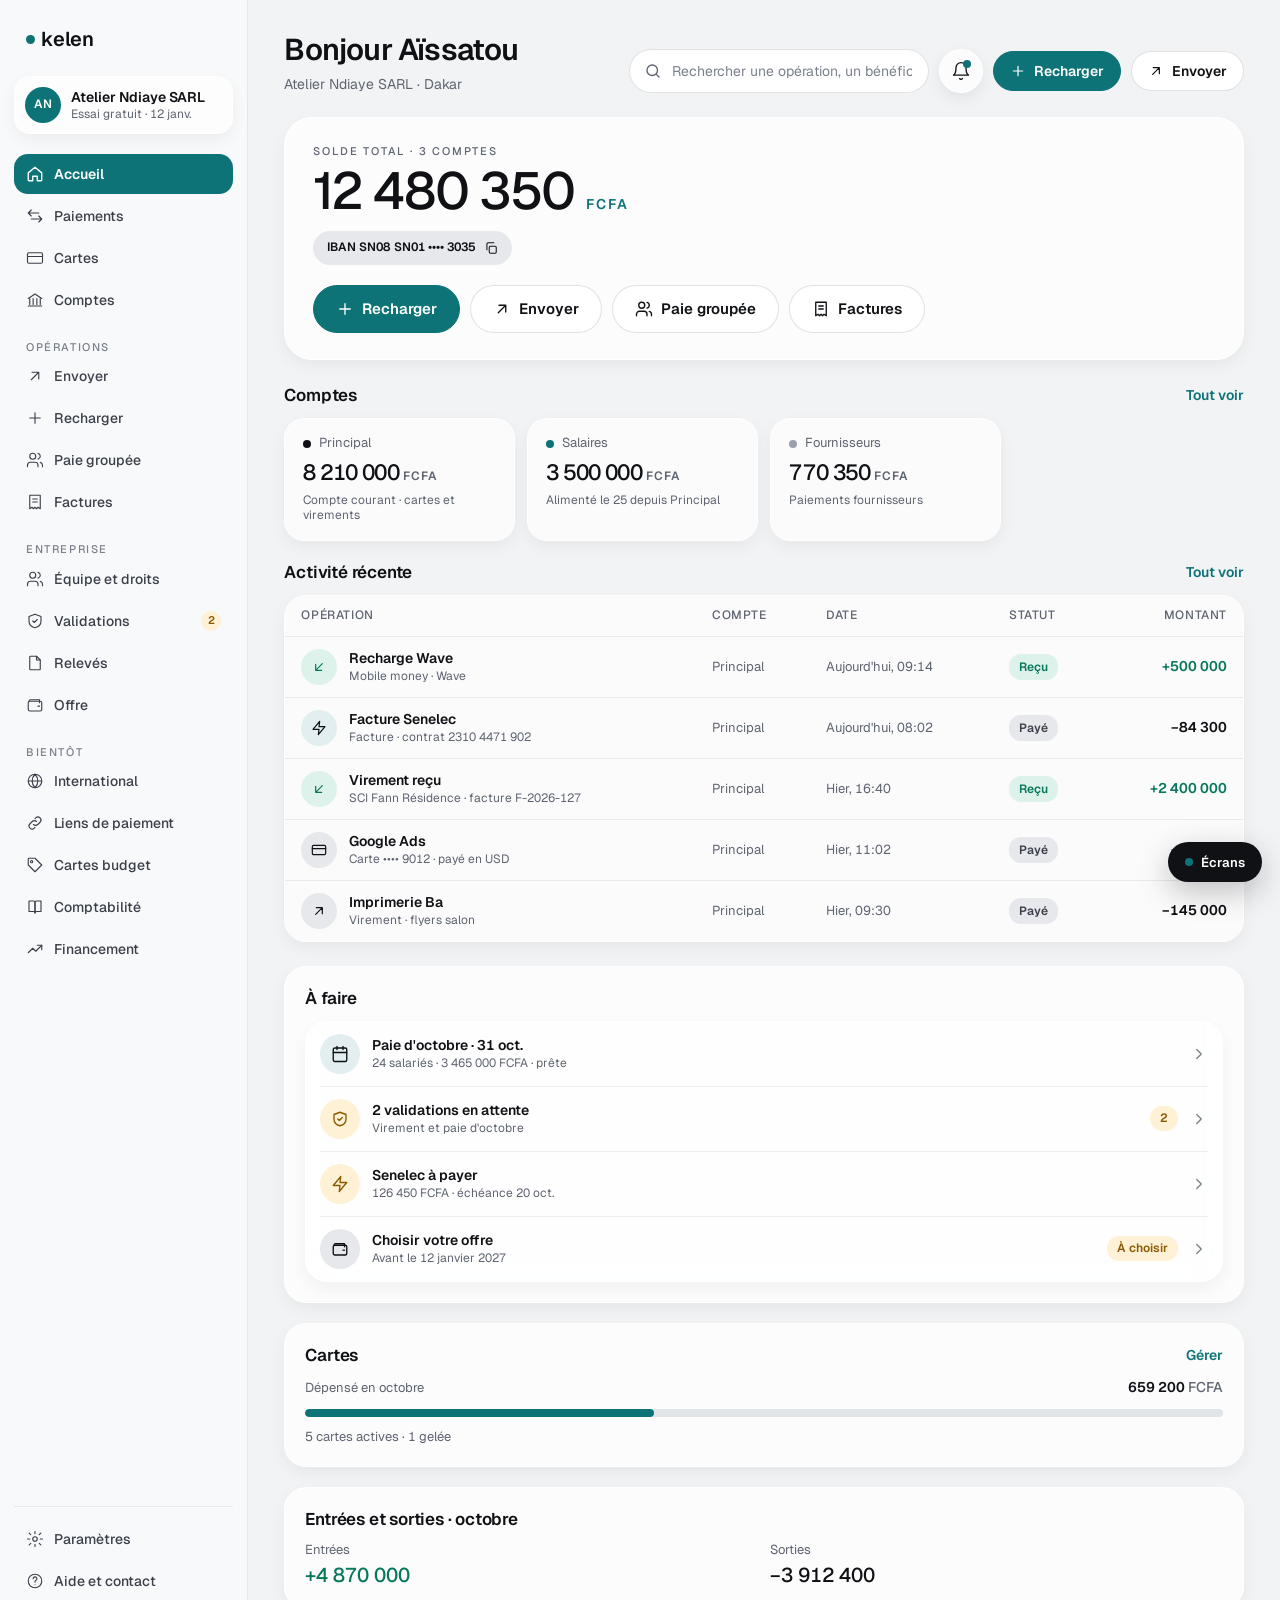
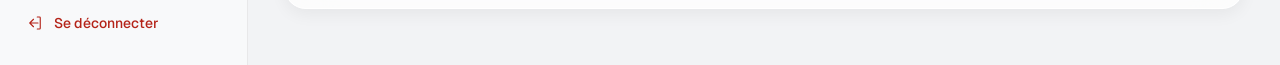
==== design/kelen/prototype/kelen-web/index.html @ e123f0c8 "Add clickable Kelen prototypes for Netlify (mobile and web) Each prototype is one self-contained ind" ====
<!doctype html>
<html lang="fr">
<head>
<meta charset="utf-8">
<meta name="viewport" content="width=device-width, initial-scale=1, viewport-fit=cover">
<title>Kelen — prototype web</title>
<meta name="robots" content="noindex, nofollow"><link rel="icon" href="data:image/svg+xml,%3Csvg xmlns=%22http://www.w3.org/2000/svg%22 viewBox=%220 0 32 32%22%3E%3Crect width=%2232%22 height=%2232%22 rx=%228%22 fill=%22%230D7377%22/%3E%3Ccircle cx=%2216%22 cy=%2216%22 r=%225%22 fill=%22%23FFFFFF%22/%3E%3C/svg%3E">
<link rel="preconnect" href="https://fonts.googleapis.com"><link rel="preconnect" href="https://fonts.gstatic.com" crossorigin><link rel="stylesheet" href="https://fonts.googleapis.com/css2?family=Geist:wght@400;500;600;700&amp;display=swap">
<style>
/* Each screen fills the window like the real web app; a small "Écrans" button opens the list of all screens by flow. */
* { box-sizing: border-box; }
html, body { margin: 0; }
body { background: #F2F3F5; color: #0F1114; font-family: 'Geist', system-ui, -apple-system, 'Segoe UI', sans-serif; -webkit-font-smoothing: antialiased; }
[hidden] { display: none !important; }
a { color: #0F1114; } a:hover { color: #0D7377; }
input::placeholder { color: #7A808C; }
.fab { position: fixed; right: 18px; bottom: calc(18px + env(safe-area-inset-bottom, 0px)); z-index: 50; font: inherit; font-size: 13px; font-weight: 600;
  height: 40px; padding: 0 16px; border-radius: 20px; border: 1px solid rgba(15,17,20,0.12); background: #0F1114; color: #FFFFFF; cursor: pointer;
  display: inline-flex; align-items: center; gap: 8px; box-shadow: 0 10px 30px rgba(15,17,20,0.25); }
.fab i { width: 8px; height: 8px; border-radius: 4px; background: #0D7377; }
.fab:focus-visible, .drawer a:focus-visible, .drawer button:focus-visible { outline: 3px solid #0D7377; outline-offset: 2px; }
.scrim { position: fixed; inset: 0; background: rgba(15,17,20,0.35); z-index: 60; }
.drawer { position: fixed; top: 0; right: 0; bottom: 0; width: min(340px, 100%); z-index: 70; background: #FFFFFF; color: #0F1114;
  box-shadow: -20px 0 40px rgba(15,17,20,0.18); display: flex; flex-direction: column; padding: calc(18px + env(safe-area-inset-top, 0px)) 18px calc(18px + env(safe-area-inset-bottom, 0px)); gap: 14px; }
.drawer header { display: flex; align-items: center; justify-content: space-between; gap: 10px; }
.mark { display: inline-flex; align-items: center; gap: 6px; font-weight: 700; font-size: 18px; letter-spacing: -0.2px; }
.mark i { width: 9px; height: 9px; border-radius: 5px; background: #0D7377; }
.tag { font-size: 11px; font-weight: 500; letter-spacing: 1.6px; text-transform: uppercase; color: #5E6470; }
.close { font: inherit; width: 36px; height: 36px; border-radius: 18px; border: 1px solid rgba(15,17,20,0.12); background: #FFFFFF; cursor: pointer; font-size: 18px; line-height: 1; }
.drawer p { margin: 0; color: #5E6470; font-size: 13px; line-height: 1.5; }
.lists { overflow-y: auto; display: flex; flex-direction: column; gap: 16px; min-height: 0; }
.flow h2 { margin: 0 0 6px; font-size: 11px; font-weight: 500; letter-spacing: 1.6px; text-transform: uppercase; color: #5E6470; }
.flow ol { list-style: none; margin: 0; padding: 0; display: flex; flex-direction: column; gap: 2px; }
.flow a { display: block; padding: 7px 10px; border-radius: 10px; color: #0F1114; text-decoration: none; font-size: 14px; font-weight: 500; }
.flow a:hover { background: #F2F3F5; color: #0F1114; }
.flow a[aria-current="page"] { background: #0D7377; color: #FFFFFF; font-weight: 600; }
.toast { position: fixed; left: 50%; bottom: calc(24px + env(safe-area-inset-bottom, 0px)); transform: translateX(-50%); z-index: 80; max-width: calc(100% - 32px); width: max-content;
  background: #0F1114; color: #FFFFFF; font-size: 14px; font-weight: 500; line-height: 1.35; padding: 12px 16px; border-radius: 14px; box-shadow: 0 10px 24px rgba(15,17,20,0.25); text-align: center; }
</style>
</head>
<body>
<main id="screens">
<section class="screen" id="s-Main" data-title="Accueil" hidden><div style="min-height: 100vh; box-sizing: border-box; background: #F2F3F5; color: #0F1114; font-family: 'Geist', system-ui, sans-serif; font-variant-numeric: tabular-nums; line-height: 1.3; -webkit-font-smoothing: antialiased">
<div style="display: flex; flex-wrap: wrap; min-height: 100vh"><nav aria-label="Menu principal" style="flex: 1 1 248px; box-sizing: border-box; padding: 22px 14px; display: flex; flex-direction: column; gap: 20px; background: rgba(255,255,255,0.45); border-right: 1px solid rgba(15,17,20,0.07)"><a href="#Main" style="padding: 4px 12px; text-decoration: none"><span style="display: inline-flex; align-items: center; gap: 6px; font-weight: 600; letter-spacing: -0.2px; font-size: 20px; color: #0F1114"><span style="width: 9px; height: 9px; border-radius: 10px; background: #0D7377; color: #FFFFFF"></span>kelen</span></a><a href="#Settings" style="display: flex; align-items: center; gap: 10px; padding: 10px; border-radius: 16px; background: rgba(255,255,255,0.72); border: 1px solid #FFFFFF; box-shadow: 0 6px 16px rgba(15,17,20,0.05); text-decoration: none; color: #0F1114"><span style="width: 36px; height: 36px; border-radius: 18px; background: #0D7377; color: #FFFFFF; display: flex; align-items: center; justify-content: center; flex: none; font-size: 12px; font-weight: 600">AN</span><span style="display: flex; flex-direction: column; gap: 1px; min-width: 0"><span style="font-size: 14px; font-weight: 600">Atelier Ndiaye SARL</span><span style="font-size: 12px; color: #5E6470">Essai gratuit · 12 janv.</span></span></a><div style="display: flex; flex-direction: column; gap: 2px"><a href="#Main" aria-current="page" style="display: flex; align-items: center; gap: 10px; height: 40px; padding: 0 12px; border-radius: 14px; background: #0D7377; color: #FFFFFF; text-decoration: none; font-size: 14px; font-weight: 600"><svg width="18" height="18" viewBox="0 0 24 24" fill="none" stroke="currentColor" stroke-width="1.8" stroke-linecap="round" stroke-linejoin="round" aria-hidden="true"><path d="M3 10.5 12 3l9 7.5V20a1 1 0 0 1-1 1h-5v-6H9v6H4a1 1 0 0 1-1-1z"/></svg>Accueil</a><a href="#Payments" style="display: flex; align-items: center; gap: 10px; height: 40px; padding: 0 12px; border-radius: 14px; color: #3A3F49; text-decoration: none; font-size: 14px; font-weight: 500"><svg width="18" height="18" viewBox="0 0 24 24" fill="none" stroke="currentColor" stroke-width="1.5" stroke-linecap="round" stroke-linejoin="round" aria-hidden="true"><path d="M7 4 3 8l4 4M3 8h14M17 20l4-4-4-4M21 16H7"/></svg>Paiements</a><a href="#Cards" style="display: flex; align-items: center; gap: 10px; height: 40px; padding: 0 12px; border-radius: 14px; color: #3A3F49; text-decoration: none; font-size: 14px; font-weight: 500"><svg width="18" height="18" viewBox="0 0 24 24" fill="none" stroke="currentColor" stroke-width="1.5" stroke-linecap="round" stroke-linejoin="round" aria-hidden="true"><rect x="2" y="5" width="20" height="14" rx="2"/><path d="M2 10h20"/></svg>Cartes</a><a href="#Accounts" style="display: flex; align-items: center; gap: 10px; height: 40px; padding: 0 12px; border-radius: 14px; color: #3A3F49; text-decoration: none; font-size: 14px; font-weight: 500"><svg width="18" height="18" viewBox="0 0 24 24" fill="none" stroke="currentColor" stroke-width="1.5" stroke-linecap="round" stroke-linejoin="round" aria-hidden="true"><path d="M3 10 12 4l9 6"/><path d="M5 10v8M9.5 10v8M14.5 10v8M19 10v8M3 20h18"/></svg>Comptes</a></div><div style="display: flex; flex-direction: column; gap: 2px"><span style="padding: 0 12px; font-size: 11px; font-weight: 500; letter-spacing: 1.6px; text-transform: uppercase; color: #7A808C">Opérations</span><a href="#Send" style="display: flex; align-items: center; gap: 10px; height: 40px; padding: 0 12px; border-radius: 14px; color: #3A3F49; text-decoration: none; font-size: 14px; font-weight: 500"><svg width="18" height="18" viewBox="0 0 24 24" fill="none" stroke="currentColor" stroke-width="1.5" stroke-linecap="round" stroke-linejoin="round" aria-hidden="true"><path d="M7 17 17 7M8 7h9v9"/></svg>Envoyer</a><a href="#TopUp" style="display: flex; align-items: center; gap: 10px; height: 40px; padding: 0 12px; border-radius: 14px; color: #3A3F49; text-decoration: none; font-size: 14px; font-weight: 500"><svg width="18" height="18" viewBox="0 0 24 24" fill="none" stroke="currentColor" stroke-width="1.5" stroke-linecap="round" stroke-linejoin="round" aria-hidden="true"><path d="M12 5v14M5 12h14"/></svg>Recharger</a><a href="#Bulk" style="display: flex; align-items: center; gap: 10px; height: 40px; padding: 0 12px; border-radius: 14px; color: #3A3F49; text-decoration: none; font-size: 14px; font-weight: 500"><svg width="18" height="18" viewBox="0 0 24 24" fill="none" stroke="currentColor" stroke-width="1.5" stroke-linecap="round" stroke-linejoin="round" aria-hidden="true"><path d="M16 21v-2a4 4 0 0 0-4-4H6a4 4 0 0 0-4 4v2"/><circle cx="9" cy="7" r="4"/><path d="M22 21v-2a4 4 0 0 0-3-3.87M16 3.13a4 4 0 0 1 0 7.75"/></svg>Paie groupée</a><a href="#Bills" style="display: flex; align-items: center; gap: 10px; height: 40px; padding: 0 12px; border-radius: 14px; color: #3A3F49; text-decoration: none; font-size: 14px; font-weight: 500"><svg width="18" height="18" viewBox="0 0 24 24" fill="none" stroke="currentColor" stroke-width="1.5" stroke-linecap="round" stroke-linejoin="round" aria-hidden="true"><path d="M5 3h14v18l-3-2-2 2-2-2-2 2-2-2-3 2z"/><path d="M9 8h6M9 12h6"/></svg>Factures</a></div><div style="display: flex; flex-direction: column; gap: 2px"><span style="padding: 0 12px; font-size: 11px; font-weight: 500; letter-spacing: 1.6px; text-transform: uppercase; color: #7A808C">Entreprise</span><a href="#Team" style="display: flex; align-items: center; gap: 10px; height: 40px; padding: 0 12px; border-radius: 14px; color: #3A3F49; text-decoration: none; font-size: 14px; font-weight: 500"><svg width="18" height="18" viewBox="0 0 24 24" fill="none" stroke="currentColor" stroke-width="1.5" stroke-linecap="round" stroke-linejoin="round" aria-hidden="true"><path d="M16 21v-2a4 4 0 0 0-4-4H6a4 4 0 0 0-4 4v2"/><circle cx="9" cy="7" r="4"/><path d="M22 21v-2a4 4 0 0 0-3-3.87M16 3.13a4 4 0 0 1 0 7.75"/></svg>Équipe et droits</a><a href="#Approvals" style="display: flex; align-items: center; gap: 10px; height: 40px; padding: 0 12px; border-radius: 14px; color: #3A3F49; text-decoration: none; font-size: 14px; font-weight: 500"><svg width="18" height="18" viewBox="0 0 24 24" fill="none" stroke="currentColor" stroke-width="1.5" stroke-linecap="round" stroke-linejoin="round" aria-hidden="true"><path d="M12 3 4 6v6c0 5 3.5 8 8 9 4.5-1 8-4 8-9V6z"/><path d="m9 12 2 2 4-4"/></svg>Validations<span style="margin-left: auto; min-width: 20px; height: 20px; padding: 0 6px; box-sizing: border-box; border-radius: 10px; background: #FFF1D6; color: #8A5A00; font-size: 11px; font-weight: 600; display: inline-flex; align-items: center; justify-content: center">2</span></a><a href="#Statements" style="display: flex; align-items: center; gap: 10px; height: 40px; padding: 0 12px; border-radius: 14px; color: #3A3F49; text-decoration: none; font-size: 14px; font-weight: 500"><svg width="18" height="18" viewBox="0 0 24 24" fill="none" stroke="currentColor" stroke-width="1.5" stroke-linecap="round" stroke-linejoin="round" aria-hidden="true"><path d="M14 3H6a1 1 0 0 0-1 1v16a1 1 0 0 0 1 1h12a1 1 0 0 0 1-1V8z"/><path d="M14 3v5h5"/></svg>Relevés</a><a href="#Plan" style="display: flex; align-items: center; gap: 10px; height: 40px; padding: 0 12px; border-radius: 14px; color: #3A3F49; text-decoration: none; font-size: 14px; font-weight: 500"><svg width="18" height="18" viewBox="0 0 24 24" fill="none" stroke="currentColor" stroke-width="1.5" stroke-linecap="round" stroke-linejoin="round" aria-hidden="true"><path d="M4 7a2 2 0 0 1 2-2h12v4"/><rect x="3" y="7" width="18" height="13" rx="2"/><path d="M16 13.5h2"/></svg>Offre</a></div><div style="display: flex; flex-direction: column; gap: 2px"><span style="padding: 0 12px; font-size: 11px; font-weight: 500; letter-spacing: 1.6px; text-transform: uppercase; color: #7A808C">Bientôt</span><a href="#Intl" style="display: flex; align-items: center; gap: 10px; height: 40px; padding: 0 12px; border-radius: 14px; color: #3A3F49; text-decoration: none; font-size: 14px; font-weight: 500"><svg width="18" height="18" viewBox="0 0 24 24" fill="none" stroke="currentColor" stroke-width="1.5" stroke-linecap="round" stroke-linejoin="round" aria-hidden="true"><circle cx="12" cy="12" r="9"/><path d="M3 12h18M12 3c2.5 2.5 3.8 5.5 3.8 9s-1.3 6.5-3.8 9c-2.5-2.5-3.8-5.5-3.8-9S9.5 5.5 12 3z"/></svg>International</a><a href="#PayLinks" style="display: flex; align-items: center; gap: 10px; height: 40px; padding: 0 12px; border-radius: 14px; color: #3A3F49; text-decoration: none; font-size: 14px; font-weight: 500"><svg width="18" height="18" viewBox="0 0 24 24" fill="none" stroke="currentColor" stroke-width="1.5" stroke-linecap="round" stroke-linejoin="round" aria-hidden="true"><path d="M10 14a4 4 0 0 0 5.7 0l3-3a4 4 0 0 0-5.7-5.7l-1 1"/><path d="M14 10a4 4 0 0 0-5.7 0l-3 3a4 4 0 0 0 5.7 5.7l1-1"/></svg>Liens de paiement</a><a href="#BudgetCards" style="display: flex; align-items: center; gap: 10px; height: 40px; padding: 0 12px; border-radius: 14px; color: #3A3F49; text-decoration: none; font-size: 14px; font-weight: 500"><svg width="18" height="18" viewBox="0 0 24 24" fill="none" stroke="currentColor" stroke-width="1.5" stroke-linecap="round" stroke-linejoin="round" aria-hidden="true"><path d="M3 12V4a1 1 0 0 1 1-1h8l9 9-9 9z"/><circle cx="7.5" cy="7.5" r="1.5"/></svg>Cartes budget</a><a href="#Accounting" style="display: flex; align-items: center; gap: 10px; height: 40px; padding: 0 12px; border-radius: 14px; color: #3A3F49; text-decoration: none; font-size: 14px; font-weight: 500"><svg width="18" height="18" viewBox="0 0 24 24" fill="none" stroke="currentColor" stroke-width="1.5" stroke-linecap="round" stroke-linejoin="round" aria-hidden="true"><path d="M4 4h6a2 2 0 0 1 2 2v14a2 2 0 0 0-2-2H4z"/><path d="M20 4h-6a2 2 0 0 0-2 2v14a2 2 0 0 1 2-2h6z"/></svg>Comptabilité</a><a href="#Financing" style="display: flex; align-items: center; gap: 10px; height: 40px; padding: 0 12px; border-radius: 14px; color: #3A3F49; text-decoration: none; font-size: 14px; font-weight: 500"><svg width="18" height="18" viewBox="0 0 24 24" fill="none" stroke="currentColor" stroke-width="1.5" stroke-linecap="round" stroke-linejoin="round" aria-hidden="true"><path d="M3 17l6-6 4 4 8-8"/><path d="M15 7h6v6"/></svg>Financement</a></div><div style="display: flex; flex-direction: column; gap: 2px; margin-top: auto; padding-top: 12px; border-top: 1px solid rgba(15,17,20,0.07)"><a href="#Settings" style="display: flex; align-items: center; gap: 10px; height: 40px; padding: 0 12px; border-radius: 14px; color: #3A3F49; text-decoration: none; font-size: 14px; font-weight: 500"><svg width="18" height="18" viewBox="0 0 24 24" fill="none" stroke="currentColor" stroke-width="1.5" stroke-linecap="round" stroke-linejoin="round" aria-hidden="true"><circle cx="12" cy="12" r="3"/><path d="M12 2v3M12 19v3M4.2 4.2l2.1 2.1M17.7 17.7l2.1 2.1M2 12h3M19 12h3M4.2 19.8l2.1-2.1M17.7 6.3l2.1-2.1"/></svg>Paramètres</a><button style="all: unset; cursor: pointer; display: flex; align-items: center; gap: 10px; height: 40px; padding: 0 12px; border-radius: 14px; color: #3A3F49; font-size: 14px; font-weight: 500"><svg width="18" height="18" viewBox="0 0 24 24" fill="none" stroke="currentColor" stroke-width="1.5" stroke-linecap="round" stroke-linejoin="round" aria-hidden="true"><circle cx="12" cy="12" r="9"/><path d="M9.5 9a2.5 2.5 0 1 1 3.5 2.3c-.6.3-1 .9-1 1.6v.6M12 17h.01"/></svg>Aide et contact</button><a href="#Welcome" style="display: flex; align-items: center; gap: 10px; height: 40px; padding: 0 12px; border-radius: 14px; color: #B42318; text-decoration: none; font-size: 14px; font-weight: 500"><svg width="18" height="18" viewBox="0 0 24 24" fill="none" stroke="currentColor" stroke-width="1.5" stroke-linecap="round" stroke-linejoin="round" aria-hidden="true"><path d="M15 4h3a1 1 0 0 1 1 1v14a1 1 0 0 1-1 1h-3"/><path d="M10 17l-5-5 5-5M5 12h11"/></svg>Se déconnecter</a></div></nav><main style="flex: 999 1 560px; min-width: 0; box-sizing: border-box; padding: 30px 36px 56px"><div style="max-width: 1180px; margin: 0 auto; display: flex; flex-direction: column; gap: 24px"><div style="display: flex; flex-wrap: wrap; align-items: flex-end; justify-content: space-between; gap: 16px"><div style="display: flex; flex-direction: column; gap: 6px; min-width: 0"><h1 style="margin: 0; font-size: 30px; font-weight: 600; letter-spacing: -0.8px">Bonjour Aïssatou</h1><p style="margin: 0; font-size: 14px; color: #5E6470">Atelier Ndiaye SARL · Dakar</p></div><div style="display: flex; flex-wrap: wrap; align-items: center; gap: 10px"><label style="display: flex; align-items: center; gap: 8px; height: 44px; box-sizing: border-box; padding: 0 14px; border-radius: 22px; background: #FFFFFF; border: 1px solid rgba(15,17,20,0.12); flex: 0 1 auto; width: 300px; max-width: 100%; color: #5E6470"><svg width="18" height="18" viewBox="0 0 24 24" fill="none" stroke="currentColor" stroke-width="1.8" stroke-linecap="round" stroke-linejoin="round" aria-hidden="true"><circle cx="11" cy="11" r="7"/><path d="m20 20-3.5-3.5"/></svg><input aria-label="Rechercher une opération, un bénéficiaire" placeholder="Rechercher une opération, un bénéficiaire" style="flex: 1 1 auto; min-width: 0; border: 0; outline: none; background: transparent; font: inherit; font-size: 14px; color: #0F1114"></label><a href="#Notifications" aria-label="Notifications" style="width: 44px; height: 44px; border-radius: 22px; background: rgba(255,255,255,0.72); -webkit-backdrop-filter: blur(20px); backdrop-filter: blur(20px); border: 1px solid #FFFFFF; box-shadow: 0 6px 16px rgba(15,17,20,0.07); display: flex; align-items: center; justify-content: center; color: #0F1114; text-decoration: none; box-sizing: border-box; flex: none; position: relative"><svg width="20" height="20" viewBox="0 0 24 24" fill="none" stroke="currentColor" stroke-width="1.6" stroke-linecap="round" stroke-linejoin="round" aria-hidden="true"><path d="M6 8a6 6 0 1 1 12 0c0 7 3 9 3 9H3s3-2 3-9"/><path d="M10.3 21a1.94 1.94 0 0 0 3.4 0"/></svg><span style="position: absolute; top: 10px; right: 11px; width: 8px; height: 8px; border-radius: 4px; background: #0D7377; color: #FFFFFF"></span></a><a href="#TopUp" style="box-sizing: border-box; height: 40px; padding: 0 16px; border-radius: 20px; background: #0D7377; border: 1px solid #0D7377; color: #FFFFFF; display: inline-flex; align-items: center; justify-content: center; gap: 8px; font-size: 14px; font-weight: 600; text-decoration: none; white-space: nowrap; flex: none"><svg width="16" height="16" viewBox="0 0 24 24" fill="none" stroke="currentColor" stroke-width="1.8" stroke-linecap="round" stroke-linejoin="round" aria-hidden="true"><path d="M12 5v14M5 12h14"/></svg>Recharger</a><a href="#Send" style="box-sizing: border-box; height: 40px; padding: 0 16px; border-radius: 20px; background: #FFFFFF; border: 1px solid rgba(15,17,20,0.12); color: #0F1114; display: inline-flex; align-items: center; justify-content: center; gap: 8px; font-size: 14px; font-weight: 600; text-decoration: none; white-space: nowrap; flex: none"><svg width="16" height="16" viewBox="0 0 24 24" fill="none" stroke="currentColor" stroke-width="1.8" stroke-linecap="round" stroke-linejoin="round" aria-hidden="true"><path d="M7 17 17 7M8 7h9v9"/></svg>Envoyer</a></div></div><div style="box-sizing: border-box; border-radius: 28px; padding: 26px 28px; background: rgba(255,255,255,0.72); -webkit-backdrop-filter: blur(24px); backdrop-filter: blur(24px); border: 1px solid #FFFFFF; box-shadow: 0 6px 16px rgba(15,17,20,0.05); display: flex; flex-direction: column; gap: 10px; min-width: 0; "><div style="display: flex; flex-wrap: wrap; align-items: flex-end; justify-content: space-between; gap: 20px"><div style="display: flex; flex-direction: column; gap: 6px"><span style="font-size: 11px; font-weight: 500; letter-spacing: 1.8px; text-transform: uppercase; color: #5E6470">Solde total · 3 comptes</span><span style="display: flex; align-items: baseline; gap: 12px"><span style="font-size: 52px; font-weight: 500; letter-spacing: -2px; line-height: 1.05; font-variant-numeric: proportional-nums">12 480 350</span><span style="font-size: 14px; font-weight: 600; letter-spacing: 2px; color: #0D7377">FCFA</span></span><a href="#AccountDetails" style="align-self: flex-start; margin-top: 6px; height: 34px; padding: 0 14px; border-radius: 17px; background: #E6E8EC; color: #0F1114; font-size: 12px; font-weight: 600; display: inline-flex; align-items: center; gap: 8px; text-decoration: none">IBAN SN08 SN01 •••• 3035 <svg width="14" height="14" viewBox="0 0 24 24" fill="none" stroke="currentColor" stroke-width="1.8" stroke-linecap="round" stroke-linejoin="round" aria-hidden="true"><rect x="9" y="9" width="12" height="12" rx="2"/><path d="M5 15V5a2 2 0 0 1 2-2h10"/></svg></a></div><div style="display: flex; flex-wrap: wrap; gap: 10px"><a href="#TopUp" style="box-sizing: border-box; height: 48px; padding: 0 22px; border-radius: 24px; background: #0D7377; border: 1px solid #0D7377; color: #FFFFFF; display: inline-flex; align-items: center; justify-content: center; gap: 8px; font-size: 15px; font-weight: 600; text-decoration: none; white-space: nowrap; flex: none"><svg width="18" height="18" viewBox="0 0 24 24" fill="none" stroke="currentColor" stroke-width="1.8" stroke-linecap="round" stroke-linejoin="round" aria-hidden="true"><path d="M12 5v14M5 12h14"/></svg>Recharger</a><a href="#Send" style="box-sizing: border-box; height: 48px; padding: 0 22px; border-radius: 24px; background: #FFFFFF; border: 1px solid rgba(15,17,20,0.12); color: #0F1114; display: inline-flex; align-items: center; justify-content: center; gap: 8px; font-size: 15px; font-weight: 600; text-decoration: none; white-space: nowrap; flex: none"><svg width="18" height="18" viewBox="0 0 24 24" fill="none" stroke="currentColor" stroke-width="1.8" stroke-linecap="round" stroke-linejoin="round" aria-hidden="true"><path d="M7 17 17 7M8 7h9v9"/></svg>Envoyer</a><a href="#Bulk" style="box-sizing: border-box; height: 48px; padding: 0 22px; border-radius: 24px; background: #FFFFFF; border: 1px solid rgba(15,17,20,0.12); color: #0F1114; display: inline-flex; align-items: center; justify-content: center; gap: 8px; font-size: 15px; font-weight: 600; text-decoration: none; white-space: nowrap; flex: none"><svg width="18" height="18" viewBox="0 0 24 24" fill="none" stroke="currentColor" stroke-width="1.8" stroke-linecap="round" stroke-linejoin="round" aria-hidden="true"><path d="M16 21v-2a4 4 0 0 0-4-4H6a4 4 0 0 0-4 4v2"/><circle cx="9" cy="7" r="4"/><path d="M22 21v-2a4 4 0 0 0-3-3.87M16 3.13a4 4 0 0 1 0 7.75"/></svg>Paie groupée</a><a href="#Bills" style="box-sizing: border-box; height: 48px; padding: 0 22px; border-radius: 24px; background: #FFFFFF; border: 1px solid rgba(15,17,20,0.12); color: #0F1114; display: inline-flex; align-items: center; justify-content: center; gap: 8px; font-size: 15px; font-weight: 600; text-decoration: none; white-space: nowrap; flex: none"><svg width="18" height="18" viewBox="0 0 24 24" fill="none" stroke="currentColor" stroke-width="1.8" stroke-linecap="round" stroke-linejoin="round" aria-hidden="true"><path d="M5 3h14v18l-3-2-2 2-2-2-2 2-2-2-3 2z"/><path d="M9 8h6M9 12h6"/></svg>Factures</a></div></div></div><div style="display: flex; flex-wrap: wrap; gap: 24px; align-items: flex-start"><div style="flex: 2 1 620px; min-width: 0; display: flex; flex-direction: column; gap: 20px"><div style="display: flex; flex-direction: column; gap: 12px; min-width: 0"><div style="display: flex; align-items: center; justify-content: space-between; gap: 12px"><h2 style="margin: 0; font-size: 17px; font-weight: 600; letter-spacing: -0.2px">Comptes</h2><a href="#Accounts" style="font-size: 14px; font-weight: 600; color: #0D7377; text-decoration: none">Tout voir</a></div><div style="display: grid; grid-template-columns: repeat(auto-fill, minmax(200px, 1fr)); gap: 12px"><a href="#AccountDetails" style="box-sizing: border-box; border-radius: 20px; padding: 16px 18px; background: rgba(255,255,255,0.72); border: 1px solid #FFFFFF; box-shadow: 0 6px 16px rgba(15,17,20,0.05); display: flex; flex-direction: column; gap: 6px; text-decoration: none; color: #0F1114; min-width: 0"><span style="display: flex; align-items: center; gap: 8px; font-size: 13px; color: #5E6470"><span style="width: 8px; height: 8px; border-radius: 4px; background: #0F1114"></span>Principal</span><span style="font-size: 22px; font-weight: 500; letter-spacing: -0.6px">8 210 000 <span style="font-size: 12px; font-weight: 600; color: #5E6470; letter-spacing: 1px">FCFA</span></span><span style="font-size: 12px; color: #5E6470">Compte courant · cartes et virements</span></a><a href="#Accounts" style="box-sizing: border-box; border-radius: 20px; padding: 16px 18px; background: rgba(255,255,255,0.72); border: 1px solid #FFFFFF; box-shadow: 0 6px 16px rgba(15,17,20,0.05); display: flex; flex-direction: column; gap: 6px; text-decoration: none; color: #0F1114; min-width: 0"><span style="display: flex; align-items: center; gap: 8px; font-size: 13px; color: #5E6470"><span style="width: 8px; height: 8px; border-radius: 4px; background: #0D7377; color: #FFFFFF"></span>Salaires</span><span style="font-size: 22px; font-weight: 500; letter-spacing: -0.6px">3 500 000 <span style="font-size: 12px; font-weight: 600; color: #5E6470; letter-spacing: 1px">FCFA</span></span><span style="font-size: 12px; color: #5E6470">Alimenté le 25 depuis Principal</span></a><a href="#Accounts" style="box-sizing: border-box; border-radius: 20px; padding: 16px 18px; background: rgba(255,255,255,0.72); border: 1px solid #FFFFFF; box-shadow: 0 6px 16px rgba(15,17,20,0.05); display: flex; flex-direction: column; gap: 6px; text-decoration: none; color: #0F1114; min-width: 0"><span style="display: flex; align-items: center; gap: 8px; font-size: 13px; color: #5E6470"><span style="width: 8px; height: 8px; border-radius: 4px; background: #9AA1AD"></span>Fournisseurs</span><span style="font-size: 22px; font-weight: 500; letter-spacing: -0.6px">770 350 <span style="font-size: 12px; font-weight: 600; color: #5E6470; letter-spacing: 1px">FCFA</span></span><span style="font-size: 12px; color: #5E6470">Paiements fournisseurs</span></a></div></div><div style="display: flex; flex-direction: column; gap: 12px; min-width: 0"><div style="display: flex; align-items: center; justify-content: space-between; gap: 12px"><h2 style="margin: 0; font-size: 17px; font-weight: 600; letter-spacing: -0.2px">Activité récente</h2><a href="#Payments" style="font-size: 14px; font-weight: 600; color: #0D7377; text-decoration: none">Tout voir</a></div><div style="overflow-x: auto; border-radius: 22px; background: rgba(255,255,255,0.72); border: 1px solid #FFFFFF; box-shadow: 0 6px 16px rgba(15,17,20,0.05)"><table style="width: 100%; border-collapse: collapse; min-width: 640px"><thead><tr><th scope="col" style="text-align: left; padding: 12px 16px; font-size: 12px; font-weight: 500; letter-spacing: 0.6px; text-transform: uppercase; color: #5E6470; border-bottom: 1px solid rgba(15,17,20,0.07); white-space: nowrap">Opération</th><th scope="col" style="text-align: left; padding: 12px 16px; font-size: 12px; font-weight: 500; letter-spacing: 0.6px; text-transform: uppercase; color: #5E6470; border-bottom: 1px solid rgba(15,17,20,0.07); white-space: nowrap">Compte</th><th scope="col" style="text-align: left; padding: 12px 16px; font-size: 12px; font-weight: 500; letter-spacing: 0.6px; text-transform: uppercase; color: #5E6470; border-bottom: 1px solid rgba(15,17,20,0.07); white-space: nowrap">Date</th><th scope="col" style="text-align: left; padding: 12px 16px; font-size: 12px; font-weight: 500; letter-spacing: 0.6px; text-transform: uppercase; color: #5E6470; border-bottom: 1px solid rgba(15,17,20,0.07); white-space: nowrap">Statut</th><th scope="col" style="text-align: right; padding: 12px 16px; font-size: 12px; font-weight: 500; letter-spacing: 0.6px; text-transform: uppercase; color: #5E6470; border-bottom: 1px solid rgba(15,17,20,0.07); white-space: nowrap">Montant</th></tr></thead><tbody><tr><td style="text-align: left; padding: 12px 16px; border-bottom: 1px solid rgba(15,17,20,0.07); vertical-align: middle; font-size: 14px"><div style="display: flex; align-items: center; gap: 12px; min-width: 0"><span style="width: 36px; height: 36px; border-radius: 18px; background: #DDF2EA; color: #08785C; display: flex; align-items: center; justify-content: center; flex: none"><svg width="16" height="16" viewBox="0 0 24 24" fill="none" stroke="currentColor" stroke-width="1.8" stroke-linecap="round" stroke-linejoin="round" aria-hidden="true"><path d="M17 7 7 17M16 17H7V8"/></svg></span><span style="display: flex; flex-direction: column; gap: 2px; min-width: 0"><a href="#TxDetail" style="font-size: 14px; font-weight: 600; color: #0F1114; text-decoration: none">Recharge Wave</a><span style="font-size: 12px; color: #5E6470">Mobile money · Wave</span></span></div></td><td style="text-align: left; padding: 12px 16px; border-bottom: 1px solid rgba(15,17,20,0.07); vertical-align: middle; font-size: 14px"><span style="font-size: 13px; color: #5E6470">Principal</span></td><td style="text-align: left; padding: 12px 16px; border-bottom: 1px solid rgba(15,17,20,0.07); vertical-align: middle; font-size: 14px"><span style="font-size: 13px; color: #5E6470">Aujourd'hui, 09:14</span></td><td style="text-align: left; padding: 12px 16px; border-bottom: 1px solid rgba(15,17,20,0.07); vertical-align: middle; font-size: 14px"><span style="font-size: 12px; font-weight: 600; padding: 5px 10px; border-radius: 12px; background: #DDF2EA; color: #08785C; flex: none; white-space: nowrap">Reçu</span></td><td style="text-align: right; padding: 12px 16px; border-bottom: 1px solid rgba(15,17,20,0.07); vertical-align: middle; font-size: 14px"><span style="font-size: 14px; font-weight: 600; color: #08785C; white-space: nowrap">+500 000</span></td></tr><tr><td style="text-align: left; padding: 12px 16px; border-bottom: 1px solid rgba(15,17,20,0.07); vertical-align: middle; font-size: 14px"><div style="display: flex; align-items: center; gap: 12px; min-width: 0"><span style="width: 36px; height: 36px; border-radius: 18px; background: color-mix(in srgb, #0D7377 12%, #FFFFFF); color: #0F1114; display: flex; align-items: center; justify-content: center; flex: none"><svg width="16" height="16" viewBox="0 0 24 24" fill="none" stroke="currentColor" stroke-width="1.8" stroke-linecap="round" stroke-linejoin="round" aria-hidden="true"><path d="M13 2 3 14h9l-1 8 10-12h-9z"/></svg></span><span style="display: flex; flex-direction: column; gap: 2px; min-width: 0"><a href="#TxDetail" style="font-size: 14px; font-weight: 600; color: #0F1114; text-decoration: none">Facture Senelec</a><span style="font-size: 12px; color: #5E6470">Facture · contrat 2310 4471 902</span></span></div></td><td style="text-align: left; padding: 12px 16px; border-bottom: 1px solid rgba(15,17,20,0.07); vertical-align: middle; font-size: 14px"><span style="font-size: 13px; color: #5E6470">Principal</span></td><td style="text-align: left; padding: 12px 16px; border-bottom: 1px solid rgba(15,17,20,0.07); vertical-align: middle; font-size: 14px"><span style="font-size: 13px; color: #5E6470">Aujourd'hui, 08:02</span></td><td style="text-align: left; padding: 12px 16px; border-bottom: 1px solid rgba(15,17,20,0.07); vertical-align: middle; font-size: 14px"><span style="font-size: 12px; font-weight: 600; padding: 5px 10px; border-radius: 12px; background: #E6E8EC; color: #3A3F49; flex: none; white-space: nowrap">Payé</span></td><td style="text-align: right; padding: 12px 16px; border-bottom: 1px solid rgba(15,17,20,0.07); vertical-align: middle; font-size: 14px"><span style="font-size: 14px; font-weight: 600; color: #0F1114; white-space: nowrap">−84 300</span></td></tr><tr><td style="text-align: left; padding: 12px 16px; border-bottom: 1px solid rgba(15,17,20,0.07); vertical-align: middle; font-size: 14px"><div style="display: flex; align-items: center; gap: 12px; min-width: 0"><span style="width: 36px; height: 36px; border-radius: 18px; background: #DDF2EA; color: #08785C; display: flex; align-items: center; justify-content: center; flex: none"><svg width="16" height="16" viewBox="0 0 24 24" fill="none" stroke="currentColor" stroke-width="1.8" stroke-linecap="round" stroke-linejoin="round" aria-hidden="true"><path d="M17 7 7 17M16 17H7V8"/></svg></span><span style="display: flex; flex-direction: column; gap: 2px; min-width: 0"><a href="#TxDetail" style="font-size: 14px; font-weight: 600; color: #0F1114; text-decoration: none">Virement reçu</a><span style="font-size: 12px; color: #5E6470">SCI Fann Résidence · facture F-2026-127</span></span></div></td><td style="text-align: left; padding: 12px 16px; border-bottom: 1px solid rgba(15,17,20,0.07); vertical-align: middle; font-size: 14px"><span style="font-size: 13px; color: #5E6470">Principal</span></td><td style="text-align: left; padding: 12px 16px; border-bottom: 1px solid rgba(15,17,20,0.07); vertical-align: middle; font-size: 14px"><span style="font-size: 13px; color: #5E6470">Hier, 16:40</span></td><td style="text-align: left; padding: 12px 16px; border-bottom: 1px solid rgba(15,17,20,0.07); vertical-align: middle; font-size: 14px"><span style="font-size: 12px; font-weight: 600; padding: 5px 10px; border-radius: 12px; background: #DDF2EA; color: #08785C; flex: none; white-space: nowrap">Reçu</span></td><td style="text-align: right; padding: 12px 16px; border-bottom: 1px solid rgba(15,17,20,0.07); vertical-align: middle; font-size: 14px"><span style="font-size: 14px; font-weight: 600; color: #08785C; white-space: nowrap">+2 400 000</span></td></tr><tr><td style="text-align: left; padding: 12px 16px; border-bottom: 1px solid rgba(15,17,20,0.07); vertical-align: middle; font-size: 14px"><div style="display: flex; align-items: center; gap: 12px; min-width: 0"><span style="width: 36px; height: 36px; border-radius: 18px; background: #E6E8EC; color: #0F1114; display: flex; align-items: center; justify-content: center; flex: none"><svg width="16" height="16" viewBox="0 0 24 24" fill="none" stroke="currentColor" stroke-width="1.8" stroke-linecap="round" stroke-linejoin="round" aria-hidden="true"><rect x="2" y="5" width="20" height="14" rx="2"/><path d="M2 10h20"/></svg></span><span style="display: flex; flex-direction: column; gap: 2px; min-width: 0"><a href="#TxDetail" style="font-size: 14px; font-weight: 600; color: #0F1114; text-decoration: none">Google Ads</a><span style="font-size: 12px; color: #5E6470">Carte •••• 9012 · payé en USD</span></span></div></td><td style="text-align: left; padding: 12px 16px; border-bottom: 1px solid rgba(15,17,20,0.07); vertical-align: middle; font-size: 14px"><span style="font-size: 13px; color: #5E6470">Principal</span></td><td style="text-align: left; padding: 12px 16px; border-bottom: 1px solid rgba(15,17,20,0.07); vertical-align: middle; font-size: 14px"><span style="font-size: 13px; color: #5E6470">Hier, 11:02</span></td><td style="text-align: left; padding: 12px 16px; border-bottom: 1px solid rgba(15,17,20,0.07); vertical-align: middle; font-size: 14px"><span style="font-size: 12px; font-weight: 600; padding: 5px 10px; border-radius: 12px; background: #E6E8EC; color: #3A3F49; flex: none; white-space: nowrap">Payé</span></td><td style="text-align: right; padding: 12px 16px; border-bottom: 1px solid rgba(15,17,20,0.07); vertical-align: middle; font-size: 14px"><span style="font-size: 14px; font-weight: 600; color: #0F1114; white-space: nowrap">−51 712</span></td></tr><tr><td style="text-align: left; padding: 12px 16px; vertical-align: middle; font-size: 14px"><div style="display: flex; align-items: center; gap: 12px; min-width: 0"><span style="width: 36px; height: 36px; border-radius: 18px; background: #E6E8EC; color: #0F1114; display: flex; align-items: center; justify-content: center; flex: none"><svg width="16" height="16" viewBox="0 0 24 24" fill="none" stroke="currentColor" stroke-width="1.8" stroke-linecap="round" stroke-linejoin="round" aria-hidden="true"><path d="M7 17 17 7M8 7h9v9"/></svg></span><span style="display: flex; flex-direction: column; gap: 2px; min-width: 0"><a href="#TxDetail" style="font-size: 14px; font-weight: 600; color: #0F1114; text-decoration: none">Imprimerie Ba</a><span style="font-size: 12px; color: #5E6470">Virement · flyers salon</span></span></div></td><td style="text-align: left; padding: 12px 16px; vertical-align: middle; font-size: 14px"><span style="font-size: 13px; color: #5E6470">Principal</span></td><td style="text-align: left; padding: 12px 16px; vertical-align: middle; font-size: 14px"><span style="font-size: 13px; color: #5E6470">Hier, 09:30</span></td><td style="text-align: left; padding: 12px 16px; vertical-align: middle; font-size: 14px"><span style="font-size: 12px; font-weight: 600; padding: 5px 10px; border-radius: 12px; background: #E6E8EC; color: #3A3F49; flex: none; white-space: nowrap">Payé</span></td><td style="text-align: right; padding: 12px 16px; vertical-align: middle; font-size: 14px"><span style="font-size: 14px; font-weight: 600; color: #0F1114; white-space: nowrap">−145 000</span></td></tr></tbody></table></div></div></div><div style="flex: 1 1 320px; min-width: 0; display: flex; flex-direction: column; gap: 20px"><div style="box-sizing: border-box; border-radius: 22px; padding: 20px; background: rgba(255,255,255,0.72); -webkit-backdrop-filter: blur(24px); backdrop-filter: blur(24px); border: 1px solid #FFFFFF; box-shadow: 0 6px 16px rgba(15,17,20,0.05); display: flex; flex-direction: column; gap: 12px; min-width: 0; "><div style="display: flex; align-items: center; justify-content: space-between; gap: 12px"><h2 style="margin: 0; font-size: 17px; font-weight: 600; letter-spacing: -0.2px">À faire</h2></div><div style="border-radius: 22px; padding: 0 14px; background: rgba(255,255,255,0.72); border: 1px solid #FFFFFF; box-shadow: 0 6px 16px rgba(15,17,20,0.05); display: flex; flex-direction: column; "><a href="#BulkReview" style="display: flex; align-items: center; gap: 12px; padding: 12px 0; border-bottom: 1px solid rgba(15,17,20,0.07); color: #0F1114; text-decoration: none"><span style="width: 40px; height: 40px; border-radius: 20px; background: color-mix(in srgb, #0D7377 12%, #FFFFFF); color: #0F1114; display: flex; align-items: center; justify-content: center; flex: none"><svg width="18" height="18" viewBox="0 0 24 24" fill="none" stroke="currentColor" stroke-width="1.8" stroke-linecap="round" stroke-linejoin="round" aria-hidden="true"><rect x="3" y="4" width="18" height="18" rx="2"/><path d="M16 2v4M8 2v4M3 10h18"/></svg></span><span style="display: flex; flex-direction: column; gap: 2px; flex: 1 1 auto; min-width: 0"><span style="font-size: 14px; font-weight: 600">Paie d'octobre · 31 oct.</span><span style="font-size: 12px; color: #5E6470">24 salariés · 3 465 000 FCFA · prête</span></span><span style="color: #7A808C; display: flex; flex: none"><svg width="18" height="18" viewBox="0 0 24 24" fill="none" stroke="currentColor" stroke-width="1.8" stroke-linecap="round" stroke-linejoin="round" aria-hidden="true"><path d="m9 6 6 6-6 6"/></svg></span></a><a href="#Approvals" style="display: flex; align-items: center; gap: 12px; padding: 12px 0; border-bottom: 1px solid rgba(15,17,20,0.07); color: #0F1114; text-decoration: none"><span style="width: 40px; height: 40px; border-radius: 20px; background: #FFF1D6; color: #8A5A00; display: flex; align-items: center; justify-content: center; flex: none"><svg width="18" height="18" viewBox="0 0 24 24" fill="none" stroke="currentColor" stroke-width="1.8" stroke-linecap="round" stroke-linejoin="round" aria-hidden="true"><path d="M12 3 4 6v6c0 5 3.5 8 8 9 4.5-1 8-4 8-9V6z"/><path d="m9 12 2 2 4-4"/></svg></span><span style="display: flex; flex-direction: column; gap: 2px; flex: 1 1 auto; min-width: 0"><span style="font-size: 14px; font-weight: 600">2 validations en attente</span><span style="font-size: 12px; color: #5E6470">Virement et paie d'octobre</span></span><span style="font-size: 12px; font-weight: 600; padding: 5px 10px; border-radius: 12px; background: #FFF1D6; color: #8A5A00; flex: none; white-space: nowrap">2</span><span style="color: #7A808C; display: flex; flex: none"><svg width="18" height="18" viewBox="0 0 24 24" fill="none" stroke="currentColor" stroke-width="1.8" stroke-linecap="round" stroke-linejoin="round" aria-hidden="true"><path d="m9 6 6 6-6 6"/></svg></span></a><a href="#BillPay" style="display: flex; align-items: center; gap: 12px; padding: 12px 0; border-bottom: 1px solid rgba(15,17,20,0.07); color: #0F1114; text-decoration: none"><span style="width: 40px; height: 40px; border-radius: 20px; background: #FFF1D6; color: #8A5A00; display: flex; align-items: center; justify-content: center; flex: none"><svg width="18" height="18" viewBox="0 0 24 24" fill="none" stroke="currentColor" stroke-width="1.8" stroke-linecap="round" stroke-linejoin="round" aria-hidden="true"><path d="M13 2 3 14h9l-1 8 10-12h-9z"/></svg></span><span style="display: flex; flex-direction: column; gap: 2px; flex: 1 1 auto; min-width: 0"><span style="font-size: 14px; font-weight: 600">Senelec à payer</span><span style="font-size: 12px; color: #5E6470">126 450 FCFA · échéance 20 oct.</span></span><span style="color: #7A808C; display: flex; flex: none"><svg width="18" height="18" viewBox="0 0 24 24" fill="none" stroke="currentColor" stroke-width="1.8" stroke-linecap="round" stroke-linejoin="round" aria-hidden="true"><path d="m9 6 6 6-6 6"/></svg></span></a><a href="#Plan" style="display: flex; align-items: center; gap: 12px; padding: 12px 0; color: #0F1114; text-decoration: none"><span style="width: 40px; height: 40px; border-radius: 20px; background: #E6E8EC; color: #0F1114; display: flex; align-items: center; justify-content: center; flex: none"><svg width="18" height="18" viewBox="0 0 24 24" fill="none" stroke="currentColor" stroke-width="1.8" stroke-linecap="round" stroke-linejoin="round" aria-hidden="true"><path d="M4 7a2 2 0 0 1 2-2h12v4"/><rect x="3" y="7" width="18" height="13" rx="2"/><path d="M16 13.5h2"/></svg></span><span style="display: flex; flex-direction: column; gap: 2px; flex: 1 1 auto; min-width: 0"><span style="font-size: 14px; font-weight: 600">Choisir votre offre</span><span style="font-size: 12px; color: #5E6470">Avant le 12 janvier 2027</span></span><span style="font-size: 12px; font-weight: 600; padding: 5px 10px; border-radius: 12px; background: #FFF1D6; color: #8A5A00; flex: none; white-space: nowrap">À choisir</span><span style="color: #7A808C; display: flex; flex: none"><svg width="18" height="18" viewBox="0 0 24 24" fill="none" stroke="currentColor" stroke-width="1.8" stroke-linecap="round" stroke-linejoin="round" aria-hidden="true"><path d="m9 6 6 6-6 6"/></svg></span></a></div></div><div style="box-sizing: border-box; border-radius: 22px; padding: 20px; background: rgba(255,255,255,0.72); -webkit-backdrop-filter: blur(24px); backdrop-filter: blur(24px); border: 1px solid #FFFFFF; box-shadow: 0 6px 16px rgba(15,17,20,0.05); display: flex; flex-direction: column; gap: 12px; min-width: 0; "><div style="display: flex; align-items: center; justify-content: space-between; gap: 12px"><h2 style="margin: 0; font-size: 17px; font-weight: 600; letter-spacing: -0.2px">Cartes</h2><a href="#Cards" style="font-size: 14px; font-weight: 600; color: #0D7377; text-decoration: none">Gérer</a></div><span style="display: flex; justify-content: space-between; align-items: baseline; gap: 8px"><span style="font-size: 13px; color: #5E6470">Dépensé en octobre</span><span style="font-size: 14px; font-weight: 600">659 200 <span style="color: #5E6470; font-weight: 500">FCFA</span></span></span><div style="height: 8px; border-radius: 4px; background: #E1E4E8; overflow: hidden"><div style="width: 38%; height: 100%; border-radius: 4px; background: #0D7377; color: #FFFFFF"></div></div><span style="font-size: 13px; color: #5E6470">5 cartes actives · 1 gelée</span></div><div style="box-sizing: border-box; border-radius: 22px; padding: 20px; background: rgba(255,255,255,0.72); -webkit-backdrop-filter: blur(24px); backdrop-filter: blur(24px); border: 1px solid #FFFFFF; box-shadow: 0 6px 16px rgba(15,17,20,0.05); display: flex; flex-direction: column; gap: 12px; min-width: 0; "><div style="display: flex; align-items: center; justify-content: space-between; gap: 12px"><h2 style="margin: 0; font-size: 17px; font-weight: 600; letter-spacing: -0.2px">Entrées et sorties · octobre</h2></div><div style="display: grid; grid-template-columns: repeat(2, minmax(0, 1fr)); gap: 12px"><span style="display: flex; flex-direction: column; gap: 4px"><span style="font-size: 13px; color: #5E6470">Entrées</span><span style="font-size: 20px; font-weight: 500; color: #08785C">+4 870 000</span></span><span style="display: flex; flex-direction: column; gap: 4px"><span style="font-size: 13px; color: #5E6470">Sorties</span><span style="font-size: 20px; font-weight: 500">−3 912 400</span></span></div></div></div></div></div></main></div>
</div></section><section class="screen" id="s-Payments" data-title="Paiements" hidden><div style="min-height: 100vh; box-sizing: border-box; background: #F2F3F5; color: #0F1114; font-family: 'Geist', system-ui, sans-serif; font-variant-numeric: tabular-nums; line-height: 1.3; -webkit-font-smoothing: antialiased">
<div style="display: flex; flex-wrap: wrap; min-height: 100vh"><nav aria-label="Menu principal" style="flex: 1 1 248px; box-sizing: border-box; padding: 22px 14px; display: flex; flex-direction: column; gap: 20px; background: rgba(255,255,255,0.45); border-right: 1px solid rgba(15,17,20,0.07)"><a href="#Main" style="padding: 4px 12px; text-decoration: none"><span style="display: inline-flex; align-items: center; gap: 6px; font-weight: 600; letter-spacing: -0.2px; font-size: 20px; color: #0F1114"><span style="width: 9px; height: 9px; border-radius: 10px; background: #0D7377; color: #FFFFFF"></span>kelen</span></a><a href="#Settings" style="display: flex; align-items: center; gap: 10px; padding: 10px; border-radius: 16px; background: rgba(255,255,255,0.72); border: 1px solid #FFFFFF; box-shadow: 0 6px 16px rgba(15,17,20,0.05); text-decoration: none; color: #0F1114"><span style="width: 36px; height: 36px; border-radius: 18px; background: #0D7377; color: #FFFFFF; display: flex; align-items: center; justify-content: center; flex: none; font-size: 12px; font-weight: 600">AN</span><span style="display: flex; flex-direction: column; gap: 1px; min-width: 0"><span style="font-size: 14px; font-weight: 600">Atelier Ndiaye SARL</span><span style="font-size: 12px; color: #5E6470">Essai gratuit · 12 janv.</span></span></a><div style="display: flex; flex-direction: column; gap: 2px"><a href="#Main" style="display: flex; align-items: center; gap: 10px; height: 40px; padding: 0 12px; border-radius: 14px; color: #3A3F49; text-decoration: none; font-size: 14px; font-weight: 500"><svg width="18" height="18" viewBox="0 0 24 24" fill="none" stroke="currentColor" stroke-width="1.5" stroke-linecap="round" stroke-linejoin="round" aria-hidden="true"><path d="M3 10.5 12 3l9 7.5V20a1 1 0 0 1-1 1h-5v-6H9v6H4a1 1 0 0 1-1-1z"/></svg>Accueil</a><a href="#Payments" aria-current="page" style="display: flex; align-items: center; gap: 10px; height: 40px; padding: 0 12px; border-radius: 14px; background: #0D7377; color: #FFFFFF; text-decoration: none; font-size: 14px; font-weight: 600"><svg width="18" height="18" viewBox="0 0 24 24" fill="none" stroke="currentColor" stroke-width="1.8" stroke-linecap="round" stroke-linejoin="round" aria-hidden="true"><path d="M7 4 3 8l4 4M3 8h14M17 20l4-4-4-4M21 16H7"/></svg>Paiements</a><a href="#Cards" style="display: flex; align-items: center; gap: 10px; height: 40px; padding: 0 12px; border-radius: 14px; color: #3A3F49; text-decoration: none; font-size: 14px; font-weight: 500"><svg width="18" height="18" viewBox="0 0 24 24" fill="none" stroke="currentColor" stroke-width="1.5" stroke-linecap="round" stroke-linejoin="round" aria-hidden="true"><rect x="2" y="5" width="20" height="14" rx="2"/><path d="M2 10h20"/></svg>Cartes</a><a href="#Accounts" style="display: flex; align-items: center; gap: 10px; height: 40px; padding: 0 12px; border-radius: 14px; color: #3A3F49; text-decoration: none; font-size: 14px; font-weight: 500"><svg width="18" height="18" viewBox="0 0 24 24" fill="none" stroke="currentColor" stroke-width="1.5" stroke-linecap="round" stroke-linejoin="round" aria-hidden="true"><path d="M3 10 12 4l9 6"/><path d="M5 10v8M9.5 10v8M14.5 10v8M19 10v8M3 20h18"/></svg>Comptes</a></div><div style="display: flex; flex-direction: column; gap: 2px"><span style="padding: 0 12px; font-size: 11px; font-weight: 500; letter-spacing: 1.6px; text-transform: uppercase; color: #7A808C">Opérations</span><a href="#Send" style="display: flex; align-items: center; gap: 10px; height: 40px; padding: 0 12px; border-radius: 14px; color: #3A3F49; text-decoration: none; font-size: 14px; font-weight: 500"><svg width="18" height="18" viewBox="0 0 24 24" fill="none" stroke="currentColor" stroke-width="1.5" stroke-linecap="round" stroke-linejoin="round" aria-hidden="true"><path d="M7 17 17 7M8 7h9v9"/></svg>Envoyer</a><a href="#TopUp" style="display: flex; align-items: center; gap: 10px; height: 40px; padding: 0 12px; border-radius: 14px; color: #3A3F49; text-decoration: none; font-size: 14px; font-weight: 500"><svg width="18" height="18" viewBox="0 0 24 24" fill="none" stroke="currentColor" stroke-width="1.5" stroke-linecap="round" stroke-linejoin="round" aria-hidden="true"><path d="M12 5v14M5 12h14"/></svg>Recharger</a><a href="#Bulk" style="display: flex; align-items: center; gap: 10px; height: 40px; padding: 0 12px; border-radius: 14px; color: #3A3F49; text-decoration: none; font-size: 14px; font-weight: 500"><svg width="18" height="18" viewBox="0 0 24 24" fill="none" stroke="currentColor" stroke-width="1.5" stroke-linecap="round" stroke-linejoin="round" aria-hidden="true"><path d="M16 21v-2a4 4 0 0 0-4-4H6a4 4 0 0 0-4 4v2"/><circle cx="9" cy="7" r="4"/><path d="M22 21v-2a4 4 0 0 0-3-3.87M16 3.13a4 4 0 0 1 0 7.75"/></svg>Paie groupée</a><a href="#Bills" style="display: flex; align-items: center; gap: 10px; height: 40px; padding: 0 12px; border-radius: 14px; color: #3A3F49; text-decoration: none; font-size: 14px; font-weight: 500"><svg width="18" height="18" viewBox="0 0 24 24" fill="none" stroke="currentColor" stroke-width="1.5" stroke-linecap="round" stroke-linejoin="round" aria-hidden="true"><path d="M5 3h14v18l-3-2-2 2-2-2-2 2-2-2-3 2z"/><path d="M9 8h6M9 12h6"/></svg>Factures</a></div><div style="display: flex; flex-direction: column; gap: 2px"><span style="padding: 0 12px; font-size: 11px; font-weight: 500; letter-spacing: 1.6px; text-transform: uppercase; color: #7A808C">Entreprise</span><a href="#Team" style="display: flex; align-items: center; gap: 10px; height: 40px; padding: 0 12px; border-radius: 14px; color: #3A3F49; text-decoration: none; font-size: 14px; font-weight: 500"><svg width="18" height="18" viewBox="0 0 24 24" fill="none" stroke="currentColor" stroke-width="1.5" stroke-linecap="round" stroke-linejoin="round" aria-hidden="true"><path d="M16 21v-2a4 4 0 0 0-4-4H6a4 4 0 0 0-4 4v2"/><circle cx="9" cy="7" r="4"/><path d="M22 21v-2a4 4 0 0 0-3-3.87M16 3.13a4 4 0 0 1 0 7.75"/></svg>Équipe et droits</a><a href="#Approvals" style="display: flex; align-items: center; gap: 10px; height: 40px; padding: 0 12px; border-radius: 14px; color: #3A3F49; text-decoration: none; font-size: 14px; font-weight: 500"><svg width="18" height="18" viewBox="0 0 24 24" fill="none" stroke="currentColor" stroke-width="1.5" stroke-linecap="round" stroke-linejoin="round" aria-hidden="true"><path d="M12 3 4 6v6c0 5 3.5 8 8 9 4.5-1 8-4 8-9V6z"/><path d="m9 12 2 2 4-4"/></svg>Validations<span style="margin-left: auto; min-width: 20px; height: 20px; padding: 0 6px; box-sizing: border-box; border-radius: 10px; background: #FFF1D6; color: #8A5A00; font-size: 11px; font-weight: 600; display: inline-flex; align-items: center; justify-content: center">2</span></a><a href="#Statements" style="display: flex; align-items: center; gap: 10px; height: 40px; padding: 0 12px; border-radius: 14px; color: #3A3F49; text-decoration: none; font-size: 14px; font-weight: 500"><svg width="18" height="18" viewBox="0 0 24 24" fill="none" stroke="currentColor" stroke-width="1.5" stroke-linecap="round" stroke-linejoin="round" aria-hidden="true"><path d="M14 3H6a1 1 0 0 0-1 1v16a1 1 0 0 0 1 1h12a1 1 0 0 0 1-1V8z"/><path d="M14 3v5h5"/></svg>Relevés</a><a href="#Plan" style="display: flex; align-items: center; gap: 10px; height: 40px; padding: 0 12px; border-radius: 14px; color: #3A3F49; text-decoration: none; font-size: 14px; font-weight: 500"><svg width="18" height="18" viewBox="0 0 24 24" fill="none" stroke="currentColor" stroke-width="1.5" stroke-linecap="round" stroke-linejoin="round" aria-hidden="true"><path d="M4 7a2 2 0 0 1 2-2h12v4"/><rect x="3" y="7" width="18" height="13" rx="2"/><path d="M16 13.5h2"/></svg>Offre</a></div><div style="display: flex; flex-direction: column; gap: 2px"><span style="padding: 0 12px; font-size: 11px; font-weight: 500; letter-spacing: 1.6px; text-transform: uppercase; color: #7A808C">Bientôt</span><a href="#Intl" style="display: flex; align-items: center; gap: 10px; height: 40px; padding: 0 12px; border-radius: 14px; color: #3A3F49; text-decoration: none; font-size: 14px; font-weight: 500"><svg width="18" height="18" viewBox="0 0 24 24" fill="none" stroke="currentColor" stroke-width="1.5" stroke-linecap="round" stroke-linejoin="round" aria-hidden="true"><circle cx="12" cy="12" r="9"/><path d="M3 12h18M12 3c2.5 2.5 3.8 5.5 3.8 9s-1.3 6.5-3.8 9c-2.5-2.5-3.8-5.5-3.8-9S9.5 5.5 12 3z"/></svg>International</a><a href="#PayLinks" style="display: flex; align-items: center; gap: 10px; height: 40px; padding: 0 12px; border-radius: 14px; color: #3A3F49; text-decoration: none; font-size: 14px; font-weight: 500"><svg width="18" height="18" viewBox="0 0 24 24" fill="none" stroke="currentColor" stroke-width="1.5" stroke-linecap="round" stroke-linejoin="round" aria-hidden="true"><path d="M10 14a4 4 0 0 0 5.7 0l3-3a4 4 0 0 0-5.7-5.7l-1 1"/><path d="M14 10a4 4 0 0 0-5.7 0l-3 3a4 4 0 0 0 5.7 5.7l1-1"/></svg>Liens de paiement</a><a href="#BudgetCards" style="display: flex; align-items: center; gap: 10px; height: 40px; padding: 0 12px; border-radius: 14px; color: #3A3F49; text-decoration: none; font-size: 14px; font-weight: 500"><svg width="18" height="18" viewBox="0 0 24 24" fill="none" stroke="currentColor" stroke-width="1.5" stroke-linecap="round" stroke-linejoin="round" aria-hidden="true"><path d="M3 12V4a1 1 0 0 1 1-1h8l9 9-9 9z"/><circle cx="7.5" cy="7.5" r="1.5"/></svg>Cartes budget</a><a href="#Accounting" style="display: flex; align-items: center; gap: 10px; height: 40px; padding: 0 12px; border-radius: 14px; color: #3A3F49; text-decoration: none; font-size: 14px; font-weight: 500"><svg width="18" height="18" viewBox="0 0 24 24" fill="none" stroke="currentColor" stroke-width="1.5" stroke-linecap="round" stroke-linejoin="round" aria-hidden="true"><path d="M4 4h6a2 2 0 0 1 2 2v14a2 2 0 0 0-2-2H4z"/><path d="M20 4h-6a2 2 0 0 0-2 2v14a2 2 0 0 1 2-2h6z"/></svg>Comptabilité</a><a href="#Financing" style="display: flex; align-items: center; gap: 10px; height: 40px; padding: 0 12px; border-radius: 14px; color: #3A3F49; text-decoration: none; font-size: 14px; font-weight: 500"><svg width="18" height="18" viewBox="0 0 24 24" fill="none" stroke="currentColor" stroke-width="1.5" stroke-linecap="round" stroke-linejoin="round" aria-hidden="true"><path d="M3 17l6-6 4 4 8-8"/><path d="M15 7h6v6"/></svg>Financement</a></div><div style="display: flex; flex-direction: column; gap: 2px; margin-top: auto; padding-top: 12px; border-top: 1px solid rgba(15,17,20,0.07)"><a href="#Settings" style="display: flex; align-items: center; gap: 10px; height: 40px; padding: 0 12px; border-radius: 14px; color: #3A3F49; text-decoration: none; font-size: 14px; font-weight: 500"><svg width="18" height="18" viewBox="0 0 24 24" fill="none" stroke="currentColor" stroke-width="1.5" stroke-linecap="round" stroke-linejoin="round" aria-hidden="true"><circle cx="12" cy="12" r="3"/><path d="M12 2v3M12 19v3M4.2 4.2l2.1 2.1M17.7 17.7l2.1 2.1M2 12h3M19 12h3M4.2 19.8l2.1-2.1M17.7 6.3l2.1-2.1"/></svg>Paramètres</a><button style="all: unset; cursor: pointer; display: flex; align-items: center; gap: 10px; height: 40px; padding: 0 12px; border-radius: 14px; color: #3A3F49; font-size: 14px; font-weight: 500"><svg width="18" height="18" viewBox="0 0 24 24" fill="none" stroke="currentColor" stroke-width="1.5" stroke-linecap="round" stroke-linejoin="round" aria-hidden="true"><circle cx="12" cy="12" r="9"/><path d="M9.5 9a2.5 2.5 0 1 1 3.5 2.3c-.6.3-1 .9-1 1.6v.6M12 17h.01"/></svg>Aide et contact</button><a href="#Welcome" style="display: flex; align-items: center; gap: 10px; height: 40px; padding: 0 12px; border-radius: 14px; color: #B42318; text-decoration: none; font-size: 14px; font-weight: 500"><svg width="18" height="18" viewBox="0 0 24 24" fill="none" stroke="currentColor" stroke-width="1.5" stroke-linecap="round" stroke-linejoin="round" aria-hidden="true"><path d="M15 4h3a1 1 0 0 1 1 1v14a1 1 0 0 1-1 1h-3"/><path d="M10 17l-5-5 5-5M5 12h11"/></svg>Se déconnecter</a></div></nav><main style="flex: 999 1 560px; min-width: 0; box-sizing: border-box; padding: 30px 36px 56px"><div style="max-width: 1180px; margin: 0 auto; display: flex; flex-direction: column; gap: 24px"><div style="display: flex; flex-wrap: wrap; align-items: flex-end; justify-content: space-between; gap: 16px"><div style="display: flex; flex-direction: column; gap: 6px; min-width: 0"><h1 style="margin: 0; font-size: 30px; font-weight: 600; letter-spacing: -0.8px">Paiements</h1></div><div style="display: flex; flex-wrap: wrap; align-items: center; gap: 10px"><label style="display: flex; align-items: center; gap: 8px; height: 44px; box-sizing: border-box; padding: 0 14px; border-radius: 22px; background: #FFFFFF; border: 1px solid rgba(15,17,20,0.12); flex: 0 1 auto; width: 320px; max-width: 100%; color: #5E6470"><svg width="18" height="18" viewBox="0 0 24 24" fill="none" stroke="currentColor" stroke-width="1.8" stroke-linecap="round" stroke-linejoin="round" aria-hidden="true"><circle cx="11" cy="11" r="7"/><path d="m20 20-3.5-3.5"/></svg><input aria-label="Rechercher une opération" placeholder="Rechercher une opération" style="flex: 1 1 auto; min-width: 0; border: 0; outline: none; background: transparent; font: inherit; font-size: 14px; color: #0F1114"></label><a href="#Notifications" aria-label="Notifications" style="width: 44px; height: 44px; border-radius: 22px; background: rgba(255,255,255,0.72); -webkit-backdrop-filter: blur(20px); backdrop-filter: blur(20px); border: 1px solid #FFFFFF; box-shadow: 0 6px 16px rgba(15,17,20,0.07); display: flex; align-items: center; justify-content: center; color: #0F1114; text-decoration: none; box-sizing: border-box; flex: none; position: relative"><svg width="20" height="20" viewBox="0 0 24 24" fill="none" stroke="currentColor" stroke-width="1.6" stroke-linecap="round" stroke-linejoin="round" aria-hidden="true"><path d="M6 8a6 6 0 1 1 12 0c0 7 3 9 3 9H3s3-2 3-9"/><path d="M10.3 21a1.94 1.94 0 0 0 3.4 0"/></svg><span style="position: absolute; top: 10px; right: 11px; width: 8px; height: 8px; border-radius: 4px; background: #0D7377; color: #FFFFFF"></span></a><a href="#Send" style="box-sizing: border-box; height: 40px; padding: 0 16px; border-radius: 20px; background: #0D7377; border: 1px solid #0D7377; color: #FFFFFF; display: inline-flex; align-items: center; justify-content: center; gap: 8px; font-size: 14px; font-weight: 600; text-decoration: none; white-space: nowrap; flex: none"><svg width="16" height="16" viewBox="0 0 24 24" fill="none" stroke="currentColor" stroke-width="1.8" stroke-linecap="round" stroke-linejoin="round" aria-hidden="true"><path d="M7 17 17 7M8 7h9v9"/></svg>Envoyer</a></div></div><div style="display: grid; grid-template-columns: repeat(auto-fill, minmax(220px, 1fr)); gap: 16px"><div style="box-sizing: border-box; border-radius: 22px; padding: 18px 20px; background: rgba(255,255,255,0.72); -webkit-backdrop-filter: blur(24px); backdrop-filter: blur(24px); border: 1px solid #FFFFFF; box-shadow: 0 6px 16px rgba(15,17,20,0.05); display: flex; flex-direction: column; gap: 6px; min-width: 0; "><span style="font-size: 13px; color: #5E6470">Entrées · octobre</span><span style="font-size: 26px; font-weight: 500; letter-spacing: -0.8px; color: #08785C">+4 870 000</span><span style="font-size: 12px; color: #5E6470">FCFA</span></div><div style="box-sizing: border-box; border-radius: 22px; padding: 18px 20px; background: rgba(255,255,255,0.72); -webkit-backdrop-filter: blur(24px); backdrop-filter: blur(24px); border: 1px solid #FFFFFF; box-shadow: 0 6px 16px rgba(15,17,20,0.05); display: flex; flex-direction: column; gap: 6px; min-width: 0; "><span style="font-size: 13px; color: #5E6470">Sorties · octobre</span><span style="font-size: 26px; font-weight: 500; letter-spacing: -0.8px; color: #0F1114">−3 912 400</span><span style="font-size: 12px; color: #5E6470">FCFA</span></div><div style="box-sizing: border-box; border-radius: 22px; padding: 18px 20px; background: rgba(255,255,255,0.72); -webkit-backdrop-filter: blur(24px); backdrop-filter: blur(24px); border: 1px solid #FFFFFF; box-shadow: 0 6px 16px rgba(15,17,20,0.05); display: flex; flex-direction: column; gap: 6px; min-width: 0; "><span style="font-size: 13px; color: #5E6470">Opérations</span><span style="font-size: 26px; font-weight: 500; letter-spacing: -0.8px; color: #0F1114">64</span><span style="font-size: 12px; color: #5E6470">dont 7 sans justificatif</span></div></div><div style="display: flex; align-items: center; justify-content: flex-start; gap: 12px; flex-wrap: wrap; min-width: 0"><button style="all: unset; cursor: pointer; box-sizing: border-box; height: 44px; padding: 0 16px; border-radius: 22px; background: #FFFFFF; border: 1px solid rgba(15,17,20,0.12); display: inline-flex; align-items: center; gap: 10px; font-size: 14px; font-weight: 600"><svg width="18" height="18" viewBox="0 0 24 24" fill="none" stroke="currentColor" stroke-width="1.8" stroke-linecap="round" stroke-linejoin="round" aria-hidden="true"><rect x="3" y="4" width="18" height="18" rx="2"/><path d="M16 2v4M8 2v4M3 10h18"/></svg>Du 1er au 12 octobre 2026<svg width="16" height="16" viewBox="0 0 24 24" fill="none" stroke="currentColor" stroke-width="1.8" stroke-linecap="round" stroke-linejoin="round" aria-hidden="true"><path d="m6 9 6 6 6-6"/></svg></button><div style="display: flex; gap: 8px; flex-wrap: wrap"><button aria-pressed="true" style="all: unset; cursor: pointer; box-sizing: border-box; height: 38px; padding: 0 14px; border-radius: 19px; background: #0D7377; color: #FFFFFF; border: 1px solid #0D7377; font-size: 13px; font-weight: 600; display: flex; align-items: center; white-space: nowrap">Tout</button><button aria-pressed="false" style="all: unset; cursor: pointer; box-sizing: border-box; height: 38px; padding: 0 14px; border-radius: 19px; background: rgba(255,255,255,0.72); border: 1px solid #FFFFFF; box-shadow: 0 4px 12px rgba(15,17,20,0.05); font-size: 13px; font-weight: 600; display: flex; align-items: center; white-space: nowrap">Entrées</button><button aria-pressed="false" style="all: unset; cursor: pointer; box-sizing: border-box; height: 38px; padding: 0 14px; border-radius: 19px; background: rgba(255,255,255,0.72); border: 1px solid #FFFFFF; box-shadow: 0 4px 12px rgba(15,17,20,0.05); font-size: 13px; font-weight: 600; display: flex; align-items: center; white-space: nowrap">Sorties</button><button aria-pressed="false" style="all: unset; cursor: pointer; box-sizing: border-box; height: 38px; padding: 0 14px; border-radius: 19px; background: rgba(255,255,255,0.72); border: 1px solid #FFFFFF; box-shadow: 0 4px 12px rgba(15,17,20,0.05); font-size: 13px; font-weight: 600; display: flex; align-items: center; white-space: nowrap">Cartes</button><button aria-pressed="false" style="all: unset; cursor: pointer; box-sizing: border-box; height: 38px; padding: 0 14px; border-radius: 19px; background: rgba(255,255,255,0.72); border: 1px solid #FFFFFF; box-shadow: 0 4px 12px rgba(15,17,20,0.05); font-size: 13px; font-weight: 600; display: flex; align-items: center; white-space: nowrap">Paie</button><button aria-pressed="false" style="all: unset; cursor: pointer; box-sizing: border-box; height: 38px; padding: 0 14px; border-radius: 19px; background: rgba(255,255,255,0.72); border: 1px solid #FFFFFF; box-shadow: 0 4px 12px rgba(15,17,20,0.05); font-size: 13px; font-weight: 600; display: flex; align-items: center; white-space: nowrap">Factures</button></div><span style="margin-left: auto"><button style="all: unset; cursor: pointer; box-sizing: border-box; height: 40px; padding: 0 16px; border-radius: 20px; background: #FFFFFF; border: 1px solid rgba(15,17,20,0.12); color: #0F1114; display: inline-flex; align-items: center; justify-content: center; gap: 8px; font-size: 14px; font-weight: 600; text-decoration: none; white-space: nowrap; flex: none"><svg width="16" height="16" viewBox="0 0 24 24" fill="none" stroke="currentColor" stroke-width="1.8" stroke-linecap="round" stroke-linejoin="round" aria-hidden="true"><path d="M12 4v12M7 11l5 5 5-5"/><path d="M4 16v3a1 1 0 0 0 1 1h14a1 1 0 0 0 1-1v-3"/></svg>Exporter</button></span></div><div style="overflow-x: auto; border-radius: 22px; background: rgba(255,255,255,0.72); border: 1px solid #FFFFFF; box-shadow: 0 6px 16px rgba(15,17,20,0.05)"><table style="width: 100%; border-collapse: collapse; min-width: 640px"><thead><tr><th scope="col" style="text-align: left; padding: 12px 16px; font-size: 12px; font-weight: 500; letter-spacing: 0.6px; text-transform: uppercase; color: #5E6470; border-bottom: 1px solid rgba(15,17,20,0.07); white-space: nowrap">Opération</th><th scope="col" style="text-align: left; padding: 12px 16px; font-size: 12px; font-weight: 500; letter-spacing: 0.6px; text-transform: uppercase; color: #5E6470; border-bottom: 1px solid rgba(15,17,20,0.07); white-space: nowrap">Compte</th><th scope="col" style="text-align: left; padding: 12px 16px; font-size: 12px; font-weight: 500; letter-spacing: 0.6px; text-transform: uppercase; color: #5E6470; border-bottom: 1px solid rgba(15,17,20,0.07); white-space: nowrap">Date</th><th scope="col" style="text-align: left; padding: 12px 16px; font-size: 12px; font-weight: 500; letter-spacing: 0.6px; text-transform: uppercase; color: #5E6470; border-bottom: 1px solid rgba(15,17,20,0.07); white-space: nowrap">Statut</th><th scope="col" style="text-align: right; padding: 12px 16px; font-size: 12px; font-weight: 500; letter-spacing: 0.6px; text-transform: uppercase; color: #5E6470; border-bottom: 1px solid rgba(15,17,20,0.07); white-space: nowrap">Montant</th></tr></thead><tbody><tr><td style="text-align: left; padding: 12px 16px; border-bottom: 1px solid rgba(15,17,20,0.07); vertical-align: middle; font-size: 14px"><div style="display: flex; align-items: center; gap: 12px; min-width: 0"><span style="width: 36px; height: 36px; border-radius: 18px; background: #DDF2EA; color: #08785C; display: flex; align-items: center; justify-content: center; flex: none"><svg width="16" height="16" viewBox="0 0 24 24" fill="none" stroke="currentColor" stroke-width="1.8" stroke-linecap="round" stroke-linejoin="round" aria-hidden="true"><path d="M17 7 7 17M16 17H7V8"/></svg></span><span style="display: flex; flex-direction: column; gap: 2px; min-width: 0"><a href="#TxDetail" style="font-size: 14px; font-weight: 600; color: #0F1114; text-decoration: none">Recharge Wave</a><span style="font-size: 12px; color: #5E6470">Mobile money · Wave</span></span></div></td><td style="text-align: left; padding: 12px 16px; border-bottom: 1px solid rgba(15,17,20,0.07); vertical-align: middle; font-size: 14px"><span style="font-size: 13px; color: #5E6470">Principal</span></td><td style="text-align: left; padding: 12px 16px; border-bottom: 1px solid rgba(15,17,20,0.07); vertical-align: middle; font-size: 14px"><span style="font-size: 13px; color: #5E6470">Aujourd'hui, 09:14</span></td><td style="text-align: left; padding: 12px 16px; border-bottom: 1px solid rgba(15,17,20,0.07); vertical-align: middle; font-size: 14px"><span style="font-size: 12px; font-weight: 600; padding: 5px 10px; border-radius: 12px; background: #DDF2EA; color: #08785C; flex: none; white-space: nowrap">Reçu</span></td><td style="text-align: right; padding: 12px 16px; border-bottom: 1px solid rgba(15,17,20,0.07); vertical-align: middle; font-size: 14px"><span style="font-size: 14px; font-weight: 600; color: #08785C; white-space: nowrap">+500 000</span></td></tr><tr><td style="text-align: left; padding: 12px 16px; border-bottom: 1px solid rgba(15,17,20,0.07); vertical-align: middle; font-size: 14px"><div style="display: flex; align-items: center; gap: 12px; min-width: 0"><span style="width: 36px; height: 36px; border-radius: 18px; background: color-mix(in srgb, #0D7377 12%, #FFFFFF); color: #0F1114; display: flex; align-items: center; justify-content: center; flex: none"><svg width="16" height="16" viewBox="0 0 24 24" fill="none" stroke="currentColor" stroke-width="1.8" stroke-linecap="round" stroke-linejoin="round" aria-hidden="true"><path d="M13 2 3 14h9l-1 8 10-12h-9z"/></svg></span><span style="display: flex; flex-direction: column; gap: 2px; min-width: 0"><a href="#TxDetail" style="font-size: 14px; font-weight: 600; color: #0F1114; text-decoration: none">Facture Senelec</a><span style="font-size: 12px; color: #5E6470">Facture · contrat 2310 4471 902</span></span></div></td><td style="text-align: left; padding: 12px 16px; border-bottom: 1px solid rgba(15,17,20,0.07); vertical-align: middle; font-size: 14px"><span style="font-size: 13px; color: #5E6470">Principal</span></td><td style="text-align: left; padding: 12px 16px; border-bottom: 1px solid rgba(15,17,20,0.07); vertical-align: middle; font-size: 14px"><span style="font-size: 13px; color: #5E6470">Aujourd'hui, 08:02</span></td><td style="text-align: left; padding: 12px 16px; border-bottom: 1px solid rgba(15,17,20,0.07); vertical-align: middle; font-size: 14px"><span style="font-size: 12px; font-weight: 600; padding: 5px 10px; border-radius: 12px; background: #E6E8EC; color: #3A3F49; flex: none; white-space: nowrap">Payé</span></td><td style="text-align: right; padding: 12px 16px; border-bottom: 1px solid rgba(15,17,20,0.07); vertical-align: middle; font-size: 14px"><span style="font-size: 14px; font-weight: 600; color: #0F1114; white-space: nowrap">−84 300</span></td></tr><tr><td style="text-align: left; padding: 12px 16px; border-bottom: 1px solid rgba(15,17,20,0.07); vertical-align: middle; font-size: 14px"><div style="display: flex; align-items: center; gap: 12px; min-width: 0"><span style="width: 36px; height: 36px; border-radius: 18px; background: #DDF2EA; color: #08785C; display: flex; align-items: center; justify-content: center; flex: none"><svg width="16" height="16" viewBox="0 0 24 24" fill="none" stroke="currentColor" stroke-width="1.8" stroke-linecap="round" stroke-linejoin="round" aria-hidden="true"><path d="M17 7 7 17M16 17H7V8"/></svg></span><span style="display: flex; flex-direction: column; gap: 2px; min-width: 0"><a href="#TxDetail" style="font-size: 14px; font-weight: 600; color: #0F1114; text-decoration: none">Virement reçu</a><span style="font-size: 12px; color: #5E6470">SCI Fann Résidence · facture F-2026-127</span></span></div></td><td style="text-align: left; padding: 12px 16px; border-bottom: 1px solid rgba(15,17,20,0.07); vertical-align: middle; font-size: 14px"><span style="font-size: 13px; color: #5E6470">Principal</span></td><td style="text-align: left; padding: 12px 16px; border-bottom: 1px solid rgba(15,17,20,0.07); vertical-align: middle; font-size: 14px"><span style="font-size: 13px; color: #5E6470">Hier, 16:40</span></td><td style="text-align: left; padding: 12px 16px; border-bottom: 1px solid rgba(15,17,20,0.07); vertical-align: middle; font-size: 14px"><span style="font-size: 12px; font-weight: 600; padding: 5px 10px; border-radius: 12px; background: #DDF2EA; color: #08785C; flex: none; white-space: nowrap">Reçu</span></td><td style="text-align: right; padding: 12px 16px; border-bottom: 1px solid rgba(15,17,20,0.07); vertical-align: middle; font-size: 14px"><span style="font-size: 14px; font-weight: 600; color: #08785C; white-space: nowrap">+2 400 000</span></td></tr><tr><td style="text-align: left; padding: 12px 16px; border-bottom: 1px solid rgba(15,17,20,0.07); vertical-align: middle; font-size: 14px"><div style="display: flex; align-items: center; gap: 12px; min-width: 0"><span style="width: 36px; height: 36px; border-radius: 18px; background: #E6E8EC; color: #0F1114; display: flex; align-items: center; justify-content: center; flex: none"><svg width="16" height="16" viewBox="0 0 24 24" fill="none" stroke="currentColor" stroke-width="1.8" stroke-linecap="round" stroke-linejoin="round" aria-hidden="true"><rect x="2" y="5" width="20" height="14" rx="2"/><path d="M2 10h20"/></svg></span><span style="display: flex; flex-direction: column; gap: 2px; min-width: 0"><a href="#TxDetail" style="font-size: 14px; font-weight: 600; color: #0F1114; text-decoration: none">Google Ads</a><span style="font-size: 12px; color: #5E6470">Carte •••• 9012 · payé en USD</span></span></div></td><td style="text-align: left; padding: 12px 16px; border-bottom: 1px solid rgba(15,17,20,0.07); vertical-align: middle; font-size: 14px"><span style="font-size: 13px; color: #5E6470">Principal</span></td><td style="text-align: left; padding: 12px 16px; border-bottom: 1px solid rgba(15,17,20,0.07); vertical-align: middle; font-size: 14px"><span style="font-size: 13px; color: #5E6470">Hier, 11:02</span></td><td style="text-align: left; padding: 12px 16px; border-bottom: 1px solid rgba(15,17,20,0.07); vertical-align: middle; font-size: 14px"><span style="font-size: 12px; font-weight: 600; padding: 5px 10px; border-radius: 12px; background: #E6E8EC; color: #3A3F49; flex: none; white-space: nowrap">Payé</span></td><td style="text-align: right; padding: 12px 16px; border-bottom: 1px solid rgba(15,17,20,0.07); vertical-align: middle; font-size: 14px"><span style="font-size: 14px; font-weight: 600; color: #0F1114; white-space: nowrap">−51 712</span></td></tr><tr><td style="text-align: left; padding: 12px 16px; border-bottom: 1px solid rgba(15,17,20,0.07); vertical-align: middle; font-size: 14px"><div style="display: flex; align-items: center; gap: 12px; min-width: 0"><span style="width: 36px; height: 36px; border-radius: 18px; background: #E6E8EC; color: #0F1114; display: flex; align-items: center; justify-content: center; flex: none"><svg width="16" height="16" viewBox="0 0 24 24" fill="none" stroke="currentColor" stroke-width="1.8" stroke-linecap="round" stroke-linejoin="round" aria-hidden="true"><path d="M7 17 17 7M8 7h9v9"/></svg></span><span style="display: flex; flex-direction: column; gap: 2px; min-width: 0"><a href="#TxDetail" style="font-size: 14px; font-weight: 600; color: #0F1114; text-decoration: none">Imprimerie Ba</a><span style="font-size: 12px; color: #5E6470">Virement · flyers salon</span></span></div></td><td style="text-align: left; padding: 12px 16px; border-bottom: 1px solid rgba(15,17,20,0.07); vertical-align: middle; font-size: 14px"><span style="font-size: 13px; color: #5E6470">Principal</span></td><td style="text-align: left; padding: 12px 16px; border-bottom: 1px solid rgba(15,17,20,0.07); vertical-align: middle; font-size: 14px"><span style="font-size: 13px; color: #5E6470">Hier, 09:30</span></td><td style="text-align: left; padding: 12px 16px; border-bottom: 1px solid rgba(15,17,20,0.07); vertical-align: middle; font-size: 14px"><span style="font-size: 12px; font-weight: 600; padding: 5px 10px; border-radius: 12px; background: #E6E8EC; color: #3A3F49; flex: none; white-space: nowrap">Payé</span></td><td style="text-align: right; padding: 12px 16px; border-bottom: 1px solid rgba(15,17,20,0.07); vertical-align: middle; font-size: 14px"><span style="font-size: 14px; font-weight: 600; color: #0F1114; white-space: nowrap">−145 000</span></td></tr><tr><td style="text-align: left; padding: 12px 16px; border-bottom: 1px solid rgba(15,17,20,0.07); vertical-align: middle; font-size: 14px"><div style="display: flex; align-items: center; gap: 12px; min-width: 0"><span style="width: 36px; height: 36px; border-radius: 18px; background: #E6E8EC; color: #0F1114; display: flex; align-items: center; justify-content: center; flex: none"><svg width="16" height="16" viewBox="0 0 24 24" fill="none" stroke="currentColor" stroke-width="1.8" stroke-linecap="round" stroke-linejoin="round" aria-hidden="true"><path d="M7 17 17 7M8 7h9v9"/></svg></span><span style="display: flex; flex-direction: column; gap: 2px; min-width: 0"><a href="#TxDetail" style="font-size: 14px; font-weight: 600; color: #0F1114; text-decoration: none">Cissé Logistique SARL</a><span style="font-size: 12px; color: #5E6470">Virement · facture F-2026-118</span></span></div></td><td style="text-align: left; padding: 12px 16px; border-bottom: 1px solid rgba(15,17,20,0.07); vertical-align: middle; font-size: 14px"><span style="font-size: 13px; color: #5E6470">Principal</span></td><td style="text-align: left; padding: 12px 16px; border-bottom: 1px solid rgba(15,17,20,0.07); vertical-align: middle; font-size: 14px"><span style="font-size: 13px; color: #5E6470">10 oct., 15:12</span></td><td style="text-align: left; padding: 12px 16px; border-bottom: 1px solid rgba(15,17,20,0.07); vertical-align: middle; font-size: 14px"><span style="font-size: 12px; font-weight: 600; padding: 5px 10px; border-radius: 12px; background: #E6E8EC; color: #3A3F49; flex: none; white-space: nowrap">Payé</span></td><td style="text-align: right; padding: 12px 16px; border-bottom: 1px solid rgba(15,17,20,0.07); vertical-align: middle; font-size: 14px"><span style="font-size: 14px; font-weight: 600; color: #0F1114; white-space: nowrap">−1 250 000</span></td></tr><tr><td style="text-align: left; padding: 12px 16px; vertical-align: middle; font-size: 14px"><div style="display: flex; align-items: center; gap: 12px; min-width: 0"><span style="width: 36px; height: 36px; border-radius: 18px; background: #E6E8EC; color: #0F1114; display: flex; align-items: center; justify-content: center; flex: none"><svg width="16" height="16" viewBox="0 0 24 24" fill="none" stroke="currentColor" stroke-width="1.8" stroke-linecap="round" stroke-linejoin="round" aria-hidden="true"><rect x="2" y="5" width="20" height="14" rx="2"/><path d="M2 10h20"/></svg></span><span style="display: flex; flex-direction: column; gap: 2px; min-width: 0"><a href="#TxDetail" style="font-size: 14px; font-weight: 600; color: #0F1114; text-decoration: none">Station Mermoz</a><span style="font-size: 12px; color: #5E6470">Carte •••• 5528 · carburant</span></span></div></td><td style="text-align: left; padding: 12px 16px; vertical-align: middle; font-size: 14px"><span style="font-size: 13px; color: #5E6470">Principal</span></td><td style="text-align: left; padding: 12px 16px; vertical-align: middle; font-size: 14px"><span style="font-size: 13px; color: #5E6470">10 oct., 08:47</span></td><td style="text-align: left; padding: 12px 16px; vertical-align: middle; font-size: 14px"><span style="font-size: 12px; font-weight: 600; padding: 5px 10px; border-radius: 12px; background: #E6E8EC; color: #3A3F49; flex: none; white-space: nowrap">Payé</span></td><td style="text-align: right; padding: 12px 16px; vertical-align: middle; font-size: 14px"><span style="font-size: 14px; font-weight: 600; color: #0F1114; white-space: nowrap">−35 000</span></td></tr></tbody></table></div></div></main></div>
</div></section><section class="screen" id="s-TxDetail" data-title="Détail d&#x27;une opération" hidden><div style="min-height: 100vh; box-sizing: border-box; background: #F2F3F5; color: #0F1114; font-family: 'Geist', system-ui, sans-serif; font-variant-numeric: tabular-nums; line-height: 1.3; -webkit-font-smoothing: antialiased">
<div style="display: flex; flex-wrap: wrap; min-height: 100vh"><nav aria-label="Menu principal" style="flex: 1 1 248px; box-sizing: border-box; padding: 22px 14px; display: flex; flex-direction: column; gap: 20px; background: rgba(255,255,255,0.45); border-right: 1px solid rgba(15,17,20,0.07)"><a href="#Main" style="padding: 4px 12px; text-decoration: none"><span style="display: inline-flex; align-items: center; gap: 6px; font-weight: 600; letter-spacing: -0.2px; font-size: 20px; color: #0F1114"><span style="width: 9px; height: 9px; border-radius: 10px; background: #0D7377; color: #FFFFFF"></span>kelen</span></a><a href="#Settings" style="display: flex; align-items: center; gap: 10px; padding: 10px; border-radius: 16px; background: rgba(255,255,255,0.72); border: 1px solid #FFFFFF; box-shadow: 0 6px 16px rgba(15,17,20,0.05); text-decoration: none; color: #0F1114"><span style="width: 36px; height: 36px; border-radius: 18px; background: #0D7377; color: #FFFFFF; display: flex; align-items: center; justify-content: center; flex: none; font-size: 12px; font-weight: 600">AN</span><span style="display: flex; flex-direction: column; gap: 1px; min-width: 0"><span style="font-size: 14px; font-weight: 600">Atelier Ndiaye SARL</span><span style="font-size: 12px; color: #5E6470">Essai gratuit · 12 janv.</span></span></a><div style="display: flex; flex-direction: column; gap: 2px"><a href="#Main" style="display: flex; align-items: center; gap: 10px; height: 40px; padding: 0 12px; border-radius: 14px; color: #3A3F49; text-decoration: none; font-size: 14px; font-weight: 500"><svg width="18" height="18" viewBox="0 0 24 24" fill="none" stroke="currentColor" stroke-width="1.5" stroke-linecap="round" stroke-linejoin="round" aria-hidden="true"><path d="M3 10.5 12 3l9 7.5V20a1 1 0 0 1-1 1h-5v-6H9v6H4a1 1 0 0 1-1-1z"/></svg>Accueil</a><a href="#Payments" aria-current="page" style="display: flex; align-items: center; gap: 10px; height: 40px; padding: 0 12px; border-radius: 14px; background: #0D7377; color: #FFFFFF; text-decoration: none; font-size: 14px; font-weight: 600"><svg width="18" height="18" viewBox="0 0 24 24" fill="none" stroke="currentColor" stroke-width="1.8" stroke-linecap="round" stroke-linejoin="round" aria-hidden="true"><path d="M7 4 3 8l4 4M3 8h14M17 20l4-4-4-4M21 16H7"/></svg>Paiements</a><a href="#Cards" style="display: flex; align-items: center; gap: 10px; height: 40px; padding: 0 12px; border-radius: 14px; color: #3A3F49; text-decoration: none; font-size: 14px; font-weight: 500"><svg width="18" height="18" viewBox="0 0 24 24" fill="none" stroke="currentColor" stroke-width="1.5" stroke-linecap="round" stroke-linejoin="round" aria-hidden="true"><rect x="2" y="5" width="20" height="14" rx="2"/><path d="M2 10h20"/></svg>Cartes</a><a href="#Accounts" style="display: flex; align-items: center; gap: 10px; height: 40px; padding: 0 12px; border-radius: 14px; color: #3A3F49; text-decoration: none; font-size: 14px; font-weight: 500"><svg width="18" height="18" viewBox="0 0 24 24" fill="none" stroke="currentColor" stroke-width="1.5" stroke-linecap="round" stroke-linejoin="round" aria-hidden="true"><path d="M3 10 12 4l9 6"/><path d="M5 10v8M9.5 10v8M14.5 10v8M19 10v8M3 20h18"/></svg>Comptes</a></div><div style="display: flex; flex-direction: column; gap: 2px"><span style="padding: 0 12px; font-size: 11px; font-weight: 500; letter-spacing: 1.6px; text-transform: uppercase; color: #7A808C">Opérations</span><a href="#Send" style="display: flex; align-items: center; gap: 10px; height: 40px; padding: 0 12px; border-radius: 14px; color: #3A3F49; text-decoration: none; font-size: 14px; font-weight: 500"><svg width="18" height="18" viewBox="0 0 24 24" fill="none" stroke="currentColor" stroke-width="1.5" stroke-linecap="round" stroke-linejoin="round" aria-hidden="true"><path d="M7 17 17 7M8 7h9v9"/></svg>Envoyer</a><a href="#TopUp" style="display: flex; align-items: center; gap: 10px; height: 40px; padding: 0 12px; border-radius: 14px; color: #3A3F49; text-decoration: none; font-size: 14px; font-weight: 500"><svg width="18" height="18" viewBox="0 0 24 24" fill="none" stroke="currentColor" stroke-width="1.5" stroke-linecap="round" stroke-linejoin="round" aria-hidden="true"><path d="M12 5v14M5 12h14"/></svg>Recharger</a><a href="#Bulk" style="display: flex; align-items: center; gap: 10px; height: 40px; padding: 0 12px; border-radius: 14px; color: #3A3F49; text-decoration: none; font-size: 14px; font-weight: 500"><svg width="18" height="18" viewBox="0 0 24 24" fill="none" stroke="currentColor" stroke-width="1.5" stroke-linecap="round" stroke-linejoin="round" aria-hidden="true"><path d="M16 21v-2a4 4 0 0 0-4-4H6a4 4 0 0 0-4 4v2"/><circle cx="9" cy="7" r="4"/><path d="M22 21v-2a4 4 0 0 0-3-3.87M16 3.13a4 4 0 0 1 0 7.75"/></svg>Paie groupée</a><a href="#Bills" style="display: flex; align-items: center; gap: 10px; height: 40px; padding: 0 12px; border-radius: 14px; color: #3A3F49; text-decoration: none; font-size: 14px; font-weight: 500"><svg width="18" height="18" viewBox="0 0 24 24" fill="none" stroke="currentColor" stroke-width="1.5" stroke-linecap="round" stroke-linejoin="round" aria-hidden="true"><path d="M5 3h14v18l-3-2-2 2-2-2-2 2-2-2-3 2z"/><path d="M9 8h6M9 12h6"/></svg>Factures</a></div><div style="display: flex; flex-direction: column; gap: 2px"><span style="padding: 0 12px; font-size: 11px; font-weight: 500; letter-spacing: 1.6px; text-transform: uppercase; color: #7A808C">Entreprise</span><a href="#Team" style="display: flex; align-items: center; gap: 10px; height: 40px; padding: 0 12px; border-radius: 14px; color: #3A3F49; text-decoration: none; font-size: 14px; font-weight: 500"><svg width="18" height="18" viewBox="0 0 24 24" fill="none" stroke="currentColor" stroke-width="1.5" stroke-linecap="round" stroke-linejoin="round" aria-hidden="true"><path d="M16 21v-2a4 4 0 0 0-4-4H6a4 4 0 0 0-4 4v2"/><circle cx="9" cy="7" r="4"/><path d="M22 21v-2a4 4 0 0 0-3-3.87M16 3.13a4 4 0 0 1 0 7.75"/></svg>Équipe et droits</a><a href="#Approvals" style="display: flex; align-items: center; gap: 10px; height: 40px; padding: 0 12px; border-radius: 14px; color: #3A3F49; text-decoration: none; font-size: 14px; font-weight: 500"><svg width="18" height="18" viewBox="0 0 24 24" fill="none" stroke="currentColor" stroke-width="1.5" stroke-linecap="round" stroke-linejoin="round" aria-hidden="true"><path d="M12 3 4 6v6c0 5 3.5 8 8 9 4.5-1 8-4 8-9V6z"/><path d="m9 12 2 2 4-4"/></svg>Validations<span style="margin-left: auto; min-width: 20px; height: 20px; padding: 0 6px; box-sizing: border-box; border-radius: 10px; background: #FFF1D6; color: #8A5A00; font-size: 11px; font-weight: 600; display: inline-flex; align-items: center; justify-content: center">2</span></a><a href="#Statements" style="display: flex; align-items: center; gap: 10px; height: 40px; padding: 0 12px; border-radius: 14px; color: #3A3F49; text-decoration: none; font-size: 14px; font-weight: 500"><svg width="18" height="18" viewBox="0 0 24 24" fill="none" stroke="currentColor" stroke-width="1.5" stroke-linecap="round" stroke-linejoin="round" aria-hidden="true"><path d="M14 3H6a1 1 0 0 0-1 1v16a1 1 0 0 0 1 1h12a1 1 0 0 0 1-1V8z"/><path d="M14 3v5h5"/></svg>Relevés</a><a href="#Plan" style="display: flex; align-items: center; gap: 10px; height: 40px; padding: 0 12px; border-radius: 14px; color: #3A3F49; text-decoration: none; font-size: 14px; font-weight: 500"><svg width="18" height="18" viewBox="0 0 24 24" fill="none" stroke="currentColor" stroke-width="1.5" stroke-linecap="round" stroke-linejoin="round" aria-hidden="true"><path d="M4 7a2 2 0 0 1 2-2h12v4"/><rect x="3" y="7" width="18" height="13" rx="2"/><path d="M16 13.5h2"/></svg>Offre</a></div><div style="display: flex; flex-direction: column; gap: 2px"><span style="padding: 0 12px; font-size: 11px; font-weight: 500; letter-spacing: 1.6px; text-transform: uppercase; color: #7A808C">Bientôt</span><a href="#Intl" style="display: flex; align-items: center; gap: 10px; height: 40px; padding: 0 12px; border-radius: 14px; color: #3A3F49; text-decoration: none; font-size: 14px; font-weight: 500"><svg width="18" height="18" viewBox="0 0 24 24" fill="none" stroke="currentColor" stroke-width="1.5" stroke-linecap="round" stroke-linejoin="round" aria-hidden="true"><circle cx="12" cy="12" r="9"/><path d="M3 12h18M12 3c2.5 2.5 3.8 5.5 3.8 9s-1.3 6.5-3.8 9c-2.5-2.5-3.8-5.5-3.8-9S9.5 5.5 12 3z"/></svg>International</a><a href="#PayLinks" style="display: flex; align-items: center; gap: 10px; height: 40px; padding: 0 12px; border-radius: 14px; color: #3A3F49; text-decoration: none; font-size: 14px; font-weight: 500"><svg width="18" height="18" viewBox="0 0 24 24" fill="none" stroke="currentColor" stroke-width="1.5" stroke-linecap="round" stroke-linejoin="round" aria-hidden="true"><path d="M10 14a4 4 0 0 0 5.7 0l3-3a4 4 0 0 0-5.7-5.7l-1 1"/><path d="M14 10a4 4 0 0 0-5.7 0l-3 3a4 4 0 0 0 5.7 5.7l1-1"/></svg>Liens de paiement</a><a href="#BudgetCards" style="display: flex; align-items: center; gap: 10px; height: 40px; padding: 0 12px; border-radius: 14px; color: #3A3F49; text-decoration: none; font-size: 14px; font-weight: 500"><svg width="18" height="18" viewBox="0 0 24 24" fill="none" stroke="currentColor" stroke-width="1.5" stroke-linecap="round" stroke-linejoin="round" aria-hidden="true"><path d="M3 12V4a1 1 0 0 1 1-1h8l9 9-9 9z"/><circle cx="7.5" cy="7.5" r="1.5"/></svg>Cartes budget</a><a href="#Accounting" style="display: flex; align-items: center; gap: 10px; height: 40px; padding: 0 12px; border-radius: 14px; color: #3A3F49; text-decoration: none; font-size: 14px; font-weight: 500"><svg width="18" height="18" viewBox="0 0 24 24" fill="none" stroke="currentColor" stroke-width="1.5" stroke-linecap="round" stroke-linejoin="round" aria-hidden="true"><path d="M4 4h6a2 2 0 0 1 2 2v14a2 2 0 0 0-2-2H4z"/><path d="M20 4h-6a2 2 0 0 0-2 2v14a2 2 0 0 1 2-2h6z"/></svg>Comptabilité</a><a href="#Financing" style="display: flex; align-items: center; gap: 10px; height: 40px; padding: 0 12px; border-radius: 14px; color: #3A3F49; text-decoration: none; font-size: 14px; font-weight: 500"><svg width="18" height="18" viewBox="0 0 24 24" fill="none" stroke="currentColor" stroke-width="1.5" stroke-linecap="round" stroke-linejoin="round" aria-hidden="true"><path d="M3 17l6-6 4 4 8-8"/><path d="M15 7h6v6"/></svg>Financement</a></div><div style="display: flex; flex-direction: column; gap: 2px; margin-top: auto; padding-top: 12px; border-top: 1px solid rgba(15,17,20,0.07)"><a href="#Settings" style="display: flex; align-items: center; gap: 10px; height: 40px; padding: 0 12px; border-radius: 14px; color: #3A3F49; text-decoration: none; font-size: 14px; font-weight: 500"><svg width="18" height="18" viewBox="0 0 24 24" fill="none" stroke="currentColor" stroke-width="1.5" stroke-linecap="round" stroke-linejoin="round" aria-hidden="true"><circle cx="12" cy="12" r="3"/><path d="M12 2v3M12 19v3M4.2 4.2l2.1 2.1M17.7 17.7l2.1 2.1M2 12h3M19 12h3M4.2 19.8l2.1-2.1M17.7 6.3l2.1-2.1"/></svg>Paramètres</a><button style="all: unset; cursor: pointer; display: flex; align-items: center; gap: 10px; height: 40px; padding: 0 12px; border-radius: 14px; color: #3A3F49; font-size: 14px; font-weight: 500"><svg width="18" height="18" viewBox="0 0 24 24" fill="none" stroke="currentColor" stroke-width="1.5" stroke-linecap="round" stroke-linejoin="round" aria-hidden="true"><circle cx="12" cy="12" r="9"/><path d="M9.5 9a2.5 2.5 0 1 1 3.5 2.3c-.6.3-1 .9-1 1.6v.6M12 17h.01"/></svg>Aide et contact</button><a href="#Welcome" style="display: flex; align-items: center; gap: 10px; height: 40px; padding: 0 12px; border-radius: 14px; color: #B42318; text-decoration: none; font-size: 14px; font-weight: 500"><svg width="18" height="18" viewBox="0 0 24 24" fill="none" stroke="currentColor" stroke-width="1.5" stroke-linecap="round" stroke-linejoin="round" aria-hidden="true"><path d="M15 4h3a1 1 0 0 1 1 1v14a1 1 0 0 1-1 1h-3"/><path d="M10 17l-5-5 5-5M5 12h11"/></svg>Se déconnecter</a></div></nav><main style="flex: 999 1 560px; min-width: 0; box-sizing: border-box; padding: 30px 36px 56px"><div style="max-width: 1180px; margin: 0 auto; display: flex; flex-direction: column; gap: 24px"><div style="display: flex; flex-wrap: wrap; align-items: flex-end; justify-content: space-between; gap: 16px"><div style="display: flex; flex-direction: column; gap: 6px; min-width: 0"><h1 style="margin: 0; font-size: 30px; font-weight: 600; letter-spacing: -0.8px">Paiements</h1></div><div style="display: flex; flex-wrap: wrap; align-items: center; gap: 10px"><label style="display: flex; align-items: center; gap: 8px; height: 44px; box-sizing: border-box; padding: 0 14px; border-radius: 22px; background: #FFFFFF; border: 1px solid rgba(15,17,20,0.12); flex: 0 1 auto; width: 320px; max-width: 100%; color: #5E6470"><svg width="18" height="18" viewBox="0 0 24 24" fill="none" stroke="currentColor" stroke-width="1.8" stroke-linecap="round" stroke-linejoin="round" aria-hidden="true"><circle cx="11" cy="11" r="7"/><path d="m20 20-3.5-3.5"/></svg><input aria-label="Rechercher une opération" placeholder="Rechercher une opération" style="flex: 1 1 auto; min-width: 0; border: 0; outline: none; background: transparent; font: inherit; font-size: 14px; color: #0F1114"></label><a href="#Notifications" aria-label="Notifications" style="width: 44px; height: 44px; border-radius: 22px; background: rgba(255,255,255,0.72); -webkit-backdrop-filter: blur(20px); backdrop-filter: blur(20px); border: 1px solid #FFFFFF; box-shadow: 0 6px 16px rgba(15,17,20,0.07); display: flex; align-items: center; justify-content: center; color: #0F1114; text-decoration: none; box-sizing: border-box; flex: none; position: relative"><svg width="20" height="20" viewBox="0 0 24 24" fill="none" stroke="currentColor" stroke-width="1.6" stroke-linecap="round" stroke-linejoin="round" aria-hidden="true"><path d="M6 8a6 6 0 1 1 12 0c0 7 3 9 3 9H3s3-2 3-9"/><path d="M10.3 21a1.94 1.94 0 0 0 3.4 0"/></svg><span style="position: absolute; top: 10px; right: 11px; width: 8px; height: 8px; border-radius: 4px; background: #0D7377; color: #FFFFFF"></span></a><a href="#Send" style="box-sizing: border-box; height: 40px; padding: 0 16px; border-radius: 20px; background: #0D7377; border: 1px solid #0D7377; color: #FFFFFF; display: inline-flex; align-items: center; justify-content: center; gap: 8px; font-size: 14px; font-weight: 600; text-decoration: none; white-space: nowrap; flex: none"><svg width="16" height="16" viewBox="0 0 24 24" fill="none" stroke="currentColor" stroke-width="1.8" stroke-linecap="round" stroke-linejoin="round" aria-hidden="true"><path d="M7 17 17 7M8 7h9v9"/></svg>Envoyer</a></div></div><div style="display: flex; align-items: center; justify-content: flex-start; gap: 12px; flex-wrap: wrap; min-width: 0"><button style="all: unset; cursor: pointer; box-sizing: border-box; height: 44px; padding: 0 16px; border-radius: 22px; background: #FFFFFF; border: 1px solid rgba(15,17,20,0.12); display: inline-flex; align-items: center; gap: 10px; font-size: 14px; font-weight: 600"><svg width="18" height="18" viewBox="0 0 24 24" fill="none" stroke="currentColor" stroke-width="1.8" stroke-linecap="round" stroke-linejoin="round" aria-hidden="true"><rect x="3" y="4" width="18" height="18" rx="2"/><path d="M16 2v4M8 2v4M3 10h18"/></svg>Du 1er au 12 octobre 2026<svg width="16" height="16" viewBox="0 0 24 24" fill="none" stroke="currentColor" stroke-width="1.8" stroke-linecap="round" stroke-linejoin="round" aria-hidden="true"><path d="m6 9 6 6 6-6"/></svg></button><div style="display: flex; gap: 8px; flex-wrap: wrap"><button aria-pressed="true" style="all: unset; cursor: pointer; box-sizing: border-box; height: 38px; padding: 0 14px; border-radius: 19px; background: #0D7377; color: #FFFFFF; border: 1px solid #0D7377; font-size: 13px; font-weight: 600; display: flex; align-items: center; white-space: nowrap">Tout</button><button aria-pressed="false" style="all: unset; cursor: pointer; box-sizing: border-box; height: 38px; padding: 0 14px; border-radius: 19px; background: rgba(255,255,255,0.72); border: 1px solid #FFFFFF; box-shadow: 0 4px 12px rgba(15,17,20,0.05); font-size: 13px; font-weight: 600; display: flex; align-items: center; white-space: nowrap">Entrées</button><button aria-pressed="false" style="all: unset; cursor: pointer; box-sizing: border-box; height: 38px; padding: 0 14px; border-radius: 19px; background: rgba(255,255,255,0.72); border: 1px solid #FFFFFF; box-shadow: 0 4px 12px rgba(15,17,20,0.05); font-size: 13px; font-weight: 600; display: flex; align-items: center; white-space: nowrap">Sorties</button><button aria-pressed="false" style="all: unset; cursor: pointer; box-sizing: border-box; height: 38px; padding: 0 14px; border-radius: 19px; background: rgba(255,255,255,0.72); border: 1px solid #FFFFFF; box-shadow: 0 4px 12px rgba(15,17,20,0.05); font-size: 13px; font-weight: 600; display: flex; align-items: center; white-space: nowrap">Cartes</button><button aria-pressed="false" style="all: unset; cursor: pointer; box-sizing: border-box; height: 38px; padding: 0 14px; border-radius: 19px; background: rgba(255,255,255,0.72); border: 1px solid #FFFFFF; box-shadow: 0 4px 12px rgba(15,17,20,0.05); font-size: 13px; font-weight: 600; display: flex; align-items: center; white-space: nowrap">Paie</button><button aria-pressed="false" style="all: unset; cursor: pointer; box-sizing: border-box; height: 38px; padding: 0 14px; border-radius: 19px; background: rgba(255,255,255,0.72); border: 1px solid #FFFFFF; box-shadow: 0 4px 12px rgba(15,17,20,0.05); font-size: 13px; font-weight: 600; display: flex; align-items: center; white-space: nowrap">Factures</button></div><span style="margin-left: auto"><button style="all: unset; cursor: pointer; box-sizing: border-box; height: 40px; padding: 0 16px; border-radius: 20px; background: #FFFFFF; border: 1px solid rgba(15,17,20,0.12); color: #0F1114; display: inline-flex; align-items: center; justify-content: center; gap: 8px; font-size: 14px; font-weight: 600; text-decoration: none; white-space: nowrap; flex: none"><svg width="16" height="16" viewBox="0 0 24 24" fill="none" stroke="currentColor" stroke-width="1.8" stroke-linecap="round" stroke-linejoin="round" aria-hidden="true"><path d="M12 4v12M7 11l5 5 5-5"/><path d="M4 16v3a1 1 0 0 0 1 1h14a1 1 0 0 0 1-1v-3"/></svg>Exporter</button></span></div><div style="display: flex; flex-wrap: wrap; gap: 24px; align-items: flex-start"><div style="flex: 2 1 560px; min-width: 0; display: flex; flex-direction: column; gap: 20px"><div style="overflow-x: auto; border-radius: 22px; background: rgba(255,255,255,0.72); border: 1px solid #FFFFFF; box-shadow: 0 6px 16px rgba(15,17,20,0.05)"><table style="width: 100%; border-collapse: collapse; min-width: 640px"><thead><tr><th scope="col" style="text-align: left; padding: 12px 16px; font-size: 12px; font-weight: 500; letter-spacing: 0.6px; text-transform: uppercase; color: #5E6470; border-bottom: 1px solid rgba(15,17,20,0.07); white-space: nowrap">Opération</th><th scope="col" style="text-align: left; padding: 12px 16px; font-size: 12px; font-weight: 500; letter-spacing: 0.6px; text-transform: uppercase; color: #5E6470; border-bottom: 1px solid rgba(15,17,20,0.07); white-space: nowrap">Compte</th><th scope="col" style="text-align: left; padding: 12px 16px; font-size: 12px; font-weight: 500; letter-spacing: 0.6px; text-transform: uppercase; color: #5E6470; border-bottom: 1px solid rgba(15,17,20,0.07); white-space: nowrap">Date</th><th scope="col" style="text-align: right; padding: 12px 16px; font-size: 12px; font-weight: 500; letter-spacing: 0.6px; text-transform: uppercase; color: #5E6470; border-bottom: 1px solid rgba(15,17,20,0.07); white-space: nowrap">Montant</th></tr></thead><tbody><tr><td style="text-align: left; padding: 12px 16px; border-bottom: 1px solid rgba(15,17,20,0.07); vertical-align: middle; font-size: 14px"><div style="display: flex; align-items: center; gap: 12px; min-width: 0"><span style="width: 36px; height: 36px; border-radius: 18px; background: #DDF2EA; color: #08785C; display: flex; align-items: center; justify-content: center; flex: none"><svg width="16" height="16" viewBox="0 0 24 24" fill="none" stroke="currentColor" stroke-width="1.8" stroke-linecap="round" stroke-linejoin="round" aria-hidden="true"><path d="M17 7 7 17M16 17H7V8"/></svg></span><span style="display: flex; flex-direction: column; gap: 2px; min-width: 0"><a href="#TxDetail" style="font-size: 14px; font-weight: 600; color: #0F1114; text-decoration: none">Recharge Wave</a><span style="font-size: 12px; color: #5E6470">Mobile money · Wave</span></span></div></td><td style="text-align: left; padding: 12px 16px; border-bottom: 1px solid rgba(15,17,20,0.07); vertical-align: middle; font-size: 14px"><span style="font-size: 13px; color: #5E6470">Principal</span></td><td style="text-align: left; padding: 12px 16px; border-bottom: 1px solid rgba(15,17,20,0.07); vertical-align: middle; font-size: 14px"><span style="font-size: 13px; color: #5E6470">Aujourd'hui, 09:14</span></td><td style="text-align: right; padding: 12px 16px; border-bottom: 1px solid rgba(15,17,20,0.07); vertical-align: middle; font-size: 14px"><span style="font-size: 14px; font-weight: 600; color: #08785C; white-space: nowrap">+500 000</span></td></tr><tr><td style="text-align: left; padding: 12px 16px; border-bottom: 1px solid rgba(15,17,20,0.07); vertical-align: middle; font-size: 14px"><div style="display: flex; align-items: center; gap: 12px; min-width: 0"><span style="width: 36px; height: 36px; border-radius: 18px; background: color-mix(in srgb, #0D7377 12%, #FFFFFF); color: #0F1114; display: flex; align-items: center; justify-content: center; flex: none"><svg width="16" height="16" viewBox="0 0 24 24" fill="none" stroke="currentColor" stroke-width="1.8" stroke-linecap="round" stroke-linejoin="round" aria-hidden="true"><path d="M13 2 3 14h9l-1 8 10-12h-9z"/></svg></span><span style="display: flex; flex-direction: column; gap: 2px; min-width: 0"><a href="#TxDetail" style="font-size: 14px; font-weight: 600; color: #0F1114; text-decoration: none">Facture Senelec</a><span style="font-size: 12px; color: #5E6470">Facture · contrat 2310 4471 902</span></span></div></td><td style="text-align: left; padding: 12px 16px; border-bottom: 1px solid rgba(15,17,20,0.07); vertical-align: middle; font-size: 14px"><span style="font-size: 13px; color: #5E6470">Principal</span></td><td style="text-align: left; padding: 12px 16px; border-bottom: 1px solid rgba(15,17,20,0.07); vertical-align: middle; font-size: 14px"><span style="font-size: 13px; color: #5E6470">Aujourd'hui, 08:02</span></td><td style="text-align: right; padding: 12px 16px; border-bottom: 1px solid rgba(15,17,20,0.07); vertical-align: middle; font-size: 14px"><span style="font-size: 14px; font-weight: 600; color: #0F1114; white-space: nowrap">−84 300</span></td></tr><tr><td style="text-align: left; padding: 12px 16px; border-bottom: 1px solid rgba(15,17,20,0.07); vertical-align: middle; font-size: 14px"><div style="display: flex; align-items: center; gap: 12px; min-width: 0"><span style="width: 36px; height: 36px; border-radius: 18px; background: #DDF2EA; color: #08785C; display: flex; align-items: center; justify-content: center; flex: none"><svg width="16" height="16" viewBox="0 0 24 24" fill="none" stroke="currentColor" stroke-width="1.8" stroke-linecap="round" stroke-linejoin="round" aria-hidden="true"><path d="M17 7 7 17M16 17H7V8"/></svg></span><span style="display: flex; flex-direction: column; gap: 2px; min-width: 0"><a href="#TxDetail" style="font-size: 14px; font-weight: 600; color: #0F1114; text-decoration: none">Virement reçu</a><span style="font-size: 12px; color: #5E6470">SCI Fann Résidence · facture F-2026-127</span></span></div></td><td style="text-align: left; padding: 12px 16px; border-bottom: 1px solid rgba(15,17,20,0.07); vertical-align: middle; font-size: 14px"><span style="font-size: 13px; color: #5E6470">Principal</span></td><td style="text-align: left; padding: 12px 16px; border-bottom: 1px solid rgba(15,17,20,0.07); vertical-align: middle; font-size: 14px"><span style="font-size: 13px; color: #5E6470">Hier, 16:40</span></td><td style="text-align: right; padding: 12px 16px; border-bottom: 1px solid rgba(15,17,20,0.07); vertical-align: middle; font-size: 14px"><span style="font-size: 14px; font-weight: 600; color: #08785C; white-space: nowrap">+2 400 000</span></td></tr><tr><td style="text-align: left; padding: 12px 16px; border-bottom: 1px solid rgba(15,17,20,0.07); vertical-align: middle; font-size: 14px"><div style="display: flex; align-items: center; gap: 12px; min-width: 0"><span style="width: 36px; height: 36px; border-radius: 18px; background: #E6E8EC; color: #0F1114; display: flex; align-items: center; justify-content: center; flex: none"><svg width="16" height="16" viewBox="0 0 24 24" fill="none" stroke="currentColor" stroke-width="1.8" stroke-linecap="round" stroke-linejoin="round" aria-hidden="true"><rect x="2" y="5" width="20" height="14" rx="2"/><path d="M2 10h20"/></svg></span><span style="display: flex; flex-direction: column; gap: 2px; min-width: 0"><a href="#TxDetail" style="font-size: 14px; font-weight: 600; color: #0F1114; text-decoration: none">Google Ads</a><span style="font-size: 12px; color: #5E6470">Carte •••• 9012 · payé en USD</span></span></div></td><td style="text-align: left; padding: 12px 16px; border-bottom: 1px solid rgba(15,17,20,0.07); vertical-align: middle; font-size: 14px"><span style="font-size: 13px; color: #5E6470">Principal</span></td><td style="text-align: left; padding: 12px 16px; border-bottom: 1px solid rgba(15,17,20,0.07); vertical-align: middle; font-size: 14px"><span style="font-size: 13px; color: #5E6470">Hier, 11:02</span></td><td style="text-align: right; padding: 12px 16px; border-bottom: 1px solid rgba(15,17,20,0.07); vertical-align: middle; font-size: 14px"><span style="font-size: 14px; font-weight: 600; color: #0F1114; white-space: nowrap">−51 712</span></td></tr><tr><td style="text-align: left; padding: 12px 16px; border-bottom: 1px solid rgba(15,17,20,0.07); vertical-align: middle; font-size: 14px"><div style="display: flex; align-items: center; gap: 12px; min-width: 0"><span style="width: 36px; height: 36px; border-radius: 18px; background: #E6E8EC; color: #0F1114; display: flex; align-items: center; justify-content: center; flex: none"><svg width="16" height="16" viewBox="0 0 24 24" fill="none" stroke="currentColor" stroke-width="1.8" stroke-linecap="round" stroke-linejoin="round" aria-hidden="true"><path d="M7 17 17 7M8 7h9v9"/></svg></span><span style="display: flex; flex-direction: column; gap: 2px; min-width: 0"><a href="#TxDetail" style="font-size: 14px; font-weight: 600; color: #0F1114; text-decoration: none">Imprimerie Ba</a><span style="font-size: 12px; color: #5E6470">Virement · flyers salon</span></span></div></td><td style="text-align: left; padding: 12px 16px; border-bottom: 1px solid rgba(15,17,20,0.07); vertical-align: middle; font-size: 14px"><span style="font-size: 13px; color: #5E6470">Principal</span></td><td style="text-align: left; padding: 12px 16px; border-bottom: 1px solid rgba(15,17,20,0.07); vertical-align: middle; font-size: 14px"><span style="font-size: 13px; color: #5E6470">Hier, 09:30</span></td><td style="text-align: right; padding: 12px 16px; border-bottom: 1px solid rgba(15,17,20,0.07); vertical-align: middle; font-size: 14px"><span style="font-size: 14px; font-weight: 600; color: #0F1114; white-space: nowrap">−145 000</span></td></tr><tr><td style="text-align: left; padding: 12px 16px; border-bottom: 1px solid rgba(15,17,20,0.07); vertical-align: middle; font-size: 14px"><div style="display: flex; align-items: center; gap: 12px; min-width: 0"><span style="width: 36px; height: 36px; border-radius: 18px; background: #E6E8EC; color: #0F1114; display: flex; align-items: center; justify-content: center; flex: none"><svg width="16" height="16" viewBox="0 0 24 24" fill="none" stroke="currentColor" stroke-width="1.8" stroke-linecap="round" stroke-linejoin="round" aria-hidden="true"><path d="M7 17 17 7M8 7h9v9"/></svg></span><span style="display: flex; flex-direction: column; gap: 2px; min-width: 0"><a href="#TxDetail" style="font-size: 14px; font-weight: 600; color: #0F1114; text-decoration: none">Cissé Logistique SARL</a><span style="font-size: 12px; color: #5E6470">Virement · facture F-2026-118</span></span></div></td><td style="text-align: left; padding: 12px 16px; border-bottom: 1px solid rgba(15,17,20,0.07); vertical-align: middle; font-size: 14px"><span style="font-size: 13px; color: #5E6470">Principal</span></td><td style="text-align: left; padding: 12px 16px; border-bottom: 1px solid rgba(15,17,20,0.07); vertical-align: middle; font-size: 14px"><span style="font-size: 13px; color: #5E6470">10 oct., 15:12</span></td><td style="text-align: right; padding: 12px 16px; border-bottom: 1px solid rgba(15,17,20,0.07); vertical-align: middle; font-size: 14px"><span style="font-size: 14px; font-weight: 600; color: #0F1114; white-space: nowrap">−1 250 000</span></td></tr><tr><td style="text-align: left; padding: 12px 16px; vertical-align: middle; font-size: 14px"><div style="display: flex; align-items: center; gap: 12px; min-width: 0"><span style="width: 36px; height: 36px; border-radius: 18px; background: #E6E8EC; color: #0F1114; display: flex; align-items: center; justify-content: center; flex: none"><svg width="16" height="16" viewBox="0 0 24 24" fill="none" stroke="currentColor" stroke-width="1.8" stroke-linecap="round" stroke-linejoin="round" aria-hidden="true"><rect x="2" y="5" width="20" height="14" rx="2"/><path d="M2 10h20"/></svg></span><span style="display: flex; flex-direction: column; gap: 2px; min-width: 0"><a href="#TxDetail" style="font-size: 14px; font-weight: 600; color: #0F1114; text-decoration: none">Station Mermoz</a><span style="font-size: 12px; color: #5E6470">Carte •••• 5528 · carburant</span></span></div></td><td style="text-align: left; padding: 12px 16px; vertical-align: middle; font-size: 14px"><span style="font-size: 13px; color: #5E6470">Principal</span></td><td style="text-align: left; padding: 12px 16px; vertical-align: middle; font-size: 14px"><span style="font-size: 13px; color: #5E6470">10 oct., 08:47</span></td><td style="text-align: right; padding: 12px 16px; vertical-align: middle; font-size: 14px"><span style="font-size: 14px; font-weight: 600; color: #0F1114; white-space: nowrap">−35 000</span></td></tr></tbody></table></div></div><div style="flex: 1 1 360px; min-width: 0; display: flex; flex-direction: column; gap: 20px"><div style="box-sizing: border-box; border-radius: 22px; padding: 20px; background: rgba(255,255,255,0.72); -webkit-backdrop-filter: blur(24px); backdrop-filter: blur(24px); border: 1px solid #FFFFFF; box-shadow: 0 6px 16px rgba(15,17,20,0.05); display: flex; flex-direction: column; gap: 16px; min-width: 0; "><div style="display: flex; align-items: center; justify-content: flex-start; gap: 12px; flex-wrap: wrap; min-width: 0"><span style="font-size: 13px; font-weight: 600; color: #5E6470">Détail de l'opération</span><span style="margin-left: auto; display: flex; gap: 8px"><button aria-label="Partager" style="all: unset; cursor: pointer; width: 44px; height: 44px; border-radius: 22px; background: rgba(255,255,255,0.72); -webkit-backdrop-filter: blur(20px); backdrop-filter: blur(20px); border: 1px solid #FFFFFF; box-shadow: 0 6px 16px rgba(15,17,20,0.07); display: flex; align-items: center; justify-content: center; color: #0F1114; text-decoration: none; box-sizing: border-box; flex: none; position: relative"><svg width="20" height="20" viewBox="0 0 24 24" fill="none" stroke="currentColor" stroke-width="1.6" stroke-linecap="round" stroke-linejoin="round" aria-hidden="true"><circle cx="18" cy="5" r="2.5"/><circle cx="6" cy="12" r="2.5"/><circle cx="18" cy="19" r="2.5"/><path d="m8.2 10.8 7.6-4.6M8.2 13.2l7.6 4.6"/></svg></button><a href="#Payments" aria-label="Fermer" style="width: 44px; height: 44px; border-radius: 22px; background: rgba(255,255,255,0.72); -webkit-backdrop-filter: blur(20px); backdrop-filter: blur(20px); border: 1px solid #FFFFFF; box-shadow: 0 6px 16px rgba(15,17,20,0.07); display: flex; align-items: center; justify-content: center; color: #0F1114; text-decoration: none; box-sizing: border-box; flex: none; position: relative"><svg width="20" height="20" viewBox="0 0 24 24" fill="none" stroke="currentColor" stroke-width="1.6" stroke-linecap="round" stroke-linejoin="round" aria-hidden="true"><path d="M6 6l12 12M18 6 6 18"/></svg></a></span></div><div style="display: flex; flex-direction: column; align-items: center; text-align: center; gap: 8px; padding: 6px 0"><span style="width: 56px; height: 56px; border-radius: 28px; background: color-mix(in srgb, #0D7377 12%, #FFFFFF); color: #0F1114; display: flex; align-items: center; justify-content: center; flex: none"><svg width="24" height="24" viewBox="0 0 24 24" fill="none" stroke="currentColor" stroke-width="1.8" stroke-linecap="round" stroke-linejoin="round" aria-hidden="true"><path d="M13 2 3 14h9l-1 8 10-12h-9z"/></svg></span><span style="font-size: 17px; font-weight: 600">Facture Senelec</span><span style="display: flex; align-items: baseline; gap: 8px"><span style="font-size: 38px; font-weight: 500; letter-spacing: -1.5px">−84 300</span><span style="font-size: 13px; font-weight: 600; letter-spacing: 2px; color: #0D7377">FCFA</span></span><span style="font-size: 12px; font-weight: 600; padding: 5px 10px; border-radius: 12px; background: #DDF2EA; color: #08785C; flex: none; white-space: nowrap">Payée</span></div><div style="border-radius: 22px; padding: 2px 14px; background: rgba(255,255,255,0.72); border: 1px solid #FFFFFF; box-shadow: 0 6px 16px rgba(15,17,20,0.05); display: flex; flex-direction: column; "><div style="display: flex; align-items: center; gap: 12px; padding: 12px 0; border-bottom: 1px solid rgba(15,17,20,0.07); "><span style="font-size: 13px; color: #5E6470; flex: none; width: 210px">Date</span><span style="font-size: 14px; font-weight: 600; flex: 1 1 auto; min-width: 0; text-align: right">Aujourd'hui, 08:02</span></div><div style="display: flex; align-items: center; gap: 12px; padding: 12px 0; border-bottom: 1px solid rgba(15,17,20,0.07); "><span style="font-size: 13px; color: #5E6470; flex: none; width: 210px">Depuis</span><span style="font-size: 14px; font-weight: 600; flex: 1 1 auto; min-width: 0; text-align: right">Compte principal</span></div><div style="display: flex; align-items: center; gap: 12px; padding: 12px 0; border-bottom: 1px solid rgba(15,17,20,0.07); "><span style="font-size: 13px; color: #5E6470; flex: none; width: 210px">Contrat</span><span style="font-size: 14px; font-weight: 600; flex: 1 1 auto; min-width: 0; text-align: right">2310 4471 902</span></div><div style="display: flex; align-items: center; gap: 12px; padding: 12px 0; border-bottom: 1px solid rgba(15,17,20,0.07); "><span style="font-size: 13px; color: #5E6470; flex: none; width: 210px">Référence</span><span style="font-size: 14px; font-weight: 600; flex: 1 1 auto; min-width: 0; text-align: right">KLN-FAC-77310</span></div><div style="display: flex; align-items: center; gap: 12px; padding: 12px 0; "><span style="font-size: 13px; color: #5E6470; flex: none; width: 210px">Payée par</span><span style="font-size: 14px; font-weight: 600; flex: 1 1 auto; min-width: 0; text-align: right">Aïssatou Ndiaye</span></div></div><div style="display: flex; flex-direction: column; gap: 8px; min-width: 0"><span style="font-size: 13px; font-weight: 600">Catégorie</span><div style="display: flex; gap: 8px; flex-wrap: wrap"><button aria-pressed="true" style="all: unset; cursor: pointer; box-sizing: border-box; height: 38px; padding: 0 14px; border-radius: 19px; background: #0D7377; color: #FFFFFF; border: 1px solid #0D7377; font-size: 13px; font-weight: 600; display: flex; align-items: center; white-space: nowrap">Énergie</button><button aria-pressed="false" style="all: unset; cursor: pointer; box-sizing: border-box; height: 38px; padding: 0 14px; border-radius: 19px; background: rgba(255,255,255,0.72); border: 1px solid #FFFFFF; box-shadow: 0 4px 12px rgba(15,17,20,0.05); font-size: 13px; font-weight: 600; display: flex; align-items: center; white-space: nowrap">Loyer et charges</button><button aria-pressed="false" style="all: unset; cursor: pointer; box-sizing: border-box; height: 38px; padding: 0 14px; border-radius: 19px; background: rgba(255,255,255,0.72); border: 1px solid #FFFFFF; box-shadow: 0 4px 12px rgba(15,17,20,0.05); font-size: 13px; font-weight: 600; display: flex; align-items: center; white-space: nowrap">Autre</button></div></div><div style="display: flex; flex-direction: column; gap: 8px; min-width: 0"><span style="font-size: 13px; font-weight: 600">Justificatif</span><div style="border-radius: 22px; padding: 2px 14px; background: rgba(255,255,255,0.72); border: 1px solid #FFFFFF; box-shadow: 0 6px 16px rgba(15,17,20,0.05); display: flex; flex-direction: column; "><div style="display: flex; align-items: center; gap: 12px; padding: 12px 0; "><span style="width: 40px; height: 40px; border-radius: 20px; background: #DDF2EA; color: #08785C; display: flex; align-items: center; justify-content: center; flex: none"><svg width="18" height="18" viewBox="0 0 24 24" fill="none" stroke="currentColor" stroke-width="1.8" stroke-linecap="round" stroke-linejoin="round" aria-hidden="true"><path d="M14 3H6a1 1 0 0 0-1 1v16a1 1 0 0 0 1 1h12a1 1 0 0 0 1-1V8z"/><path d="M14 3v5h5"/></svg></span><span style="display: flex; flex-direction: column; gap: 2px; flex: 1 1 auto; min-width: 0"><span style="font-size: 14px; font-weight: 600">Reçu Senelec</span><span style="font-size: 12px; color: #5E6470">Ajouté automatiquement · PDF</span></span><button style="all: unset; cursor: pointer; box-sizing: border-box; height: 40px; padding: 0 16px; border-radius: 20px; background: #FFFFFF; border: 1px solid rgba(15,17,20,0.12); color: #0F1114; display: inline-flex; align-items: center; justify-content: center; gap: 8px; font-size: 14px; font-weight: 600; text-decoration: none; white-space: nowrap; flex: none"><svg width="16" height="16" viewBox="0 0 24 24" fill="none" stroke="currentColor" stroke-width="1.8" stroke-linecap="round" stroke-linejoin="round" aria-hidden="true"><path d="M12 4v12M7 11l5 5 5-5"/><path d="M4 16v3a1 1 0 0 0 1 1h14a1 1 0 0 0 1-1v-3"/></svg>Télécharger</button></div></div></div><label style="display: flex; flex-direction: column; gap: 6px"><span style="font-size: 13px; font-weight: 600">Note</span><span style="display: flex; align-items: stretch; height: 52px; border-radius: 16px; border: 1px solid rgba(15,17,20,0.12); background: #FFFFFF; overflow: hidden"><input type="text" placeholder="Ajouter une note pour votre comptable" style="flex: 1 1 auto; min-width: 0; border: 0; outline: none; background: transparent; padding: 0 14px; font: inherit; font-size: 15px; color: #0F1114"></span></label></div></div></div></div></main></div>
</div></section><section class="screen" id="s-Cards" data-title="Cartes" hidden><div style="min-height: 100vh; box-sizing: border-box; background: #F2F3F5; color: #0F1114; font-family: 'Geist', system-ui, sans-serif; font-variant-numeric: tabular-nums; line-height: 1.3; -webkit-font-smoothing: antialiased">
<div style="display: flex; flex-wrap: wrap; min-height: 100vh"><nav aria-label="Menu principal" style="flex: 1 1 248px; box-sizing: border-box; padding: 22px 14px; display: flex; flex-direction: column; gap: 20px; background: rgba(255,255,255,0.45); border-right: 1px solid rgba(15,17,20,0.07)"><a href="#Main" style="padding: 4px 12px; text-decoration: none"><span style="display: inline-flex; align-items: center; gap: 6px; font-weight: 600; letter-spacing: -0.2px; font-size: 20px; color: #0F1114"><span style="width: 9px; height: 9px; border-radius: 10px; background: #0D7377; color: #FFFFFF"></span>kelen</span></a><a href="#Settings" style="display: flex; align-items: center; gap: 10px; padding: 10px; border-radius: 16px; background: rgba(255,255,255,0.72); border: 1px solid #FFFFFF; box-shadow: 0 6px 16px rgba(15,17,20,0.05); text-decoration: none; color: #0F1114"><span style="width: 36px; height: 36px; border-radius: 18px; background: #0D7377; color: #FFFFFF; display: flex; align-items: center; justify-content: center; flex: none; font-size: 12px; font-weight: 600">AN</span><span style="display: flex; flex-direction: column; gap: 1px; min-width: 0"><span style="font-size: 14px; font-weight: 600">Atelier Ndiaye SARL</span><span style="font-size: 12px; color: #5E6470">Essai gratuit · 12 janv.</span></span></a><div style="display: flex; flex-direction: column; gap: 2px"><a href="#Main" style="display: flex; align-items: center; gap: 10px; height: 40px; padding: 0 12px; border-radius: 14px; color: #3A3F49; text-decoration: none; font-size: 14px; font-weight: 500"><svg width="18" height="18" viewBox="0 0 24 24" fill="none" stroke="currentColor" stroke-width="1.5" stroke-linecap="round" stroke-linejoin="round" aria-hidden="true"><path d="M3 10.5 12 3l9 7.5V20a1 1 0 0 1-1 1h-5v-6H9v6H4a1 1 0 0 1-1-1z"/></svg>Accueil</a><a href="#Payments" style="display: flex; align-items: center; gap: 10px; height: 40px; padding: 0 12px; border-radius: 14px; color: #3A3F49; text-decoration: none; font-size: 14px; font-weight: 500"><svg width="18" height="18" viewBox="0 0 24 24" fill="none" stroke="currentColor" stroke-width="1.5" stroke-linecap="round" stroke-linejoin="round" aria-hidden="true"><path d="M7 4 3 8l4 4M3 8h14M17 20l4-4-4-4M21 16H7"/></svg>Paiements</a><a href="#Cards" aria-current="page" style="display: flex; align-items: center; gap: 10px; height: 40px; padding: 0 12px; border-radius: 14px; background: #0D7377; color: #FFFFFF; text-decoration: none; font-size: 14px; font-weight: 600"><svg width="18" height="18" viewBox="0 0 24 24" fill="none" stroke="currentColor" stroke-width="1.8" stroke-linecap="round" stroke-linejoin="round" aria-hidden="true"><rect x="2" y="5" width="20" height="14" rx="2"/><path d="M2 10h20"/></svg>Cartes</a><a href="#Accounts" style="display: flex; align-items: center; gap: 10px; height: 40px; padding: 0 12px; border-radius: 14px; color: #3A3F49; text-decoration: none; font-size: 14px; font-weight: 500"><svg width="18" height="18" viewBox="0 0 24 24" fill="none" stroke="currentColor" stroke-width="1.5" stroke-linecap="round" stroke-linejoin="round" aria-hidden="true"><path d="M3 10 12 4l9 6"/><path d="M5 10v8M9.5 10v8M14.5 10v8M19 10v8M3 20h18"/></svg>Comptes</a></div><div style="display: flex; flex-direction: column; gap: 2px"><span style="padding: 0 12px; font-size: 11px; font-weight: 500; letter-spacing: 1.6px; text-transform: uppercase; color: #7A808C">Opérations</span><a href="#Send" style="display: flex; align-items: center; gap: 10px; height: 40px; padding: 0 12px; border-radius: 14px; color: #3A3F49; text-decoration: none; font-size: 14px; font-weight: 500"><svg width="18" height="18" viewBox="0 0 24 24" fill="none" stroke="currentColor" stroke-width="1.5" stroke-linecap="round" stroke-linejoin="round" aria-hidden="true"><path d="M7 17 17 7M8 7h9v9"/></svg>Envoyer</a><a href="#TopUp" style="display: flex; align-items: center; gap: 10px; height: 40px; padding: 0 12px; border-radius: 14px; color: #3A3F49; text-decoration: none; font-size: 14px; font-weight: 500"><svg width="18" height="18" viewBox="0 0 24 24" fill="none" stroke="currentColor" stroke-width="1.5" stroke-linecap="round" stroke-linejoin="round" aria-hidden="true"><path d="M12 5v14M5 12h14"/></svg>Recharger</a><a href="#Bulk" style="display: flex; align-items: center; gap: 10px; height: 40px; padding: 0 12px; border-radius: 14px; color: #3A3F49; text-decoration: none; font-size: 14px; font-weight: 500"><svg width="18" height="18" viewBox="0 0 24 24" fill="none" stroke="currentColor" stroke-width="1.5" stroke-linecap="round" stroke-linejoin="round" aria-hidden="true"><path d="M16 21v-2a4 4 0 0 0-4-4H6a4 4 0 0 0-4 4v2"/><circle cx="9" cy="7" r="4"/><path d="M22 21v-2a4 4 0 0 0-3-3.87M16 3.13a4 4 0 0 1 0 7.75"/></svg>Paie groupée</a><a href="#Bills" style="display: flex; align-items: center; gap: 10px; height: 40px; padding: 0 12px; border-radius: 14px; color: #3A3F49; text-decoration: none; font-size: 14px; font-weight: 500"><svg width="18" height="18" viewBox="0 0 24 24" fill="none" stroke="currentColor" stroke-width="1.5" stroke-linecap="round" stroke-linejoin="round" aria-hidden="true"><path d="M5 3h14v18l-3-2-2 2-2-2-2 2-2-2-3 2z"/><path d="M9 8h6M9 12h6"/></svg>Factures</a></div><div style="display: flex; flex-direction: column; gap: 2px"><span style="padding: 0 12px; font-size: 11px; font-weight: 500; letter-spacing: 1.6px; text-transform: uppercase; color: #7A808C">Entreprise</span><a href="#Team" style="display: flex; align-items: center; gap: 10px; height: 40px; padding: 0 12px; border-radius: 14px; color: #3A3F49; text-decoration: none; font-size: 14px; font-weight: 500"><svg width="18" height="18" viewBox="0 0 24 24" fill="none" stroke="currentColor" stroke-width="1.5" stroke-linecap="round" stroke-linejoin="round" aria-hidden="true"><path d="M16 21v-2a4 4 0 0 0-4-4H6a4 4 0 0 0-4 4v2"/><circle cx="9" cy="7" r="4"/><path d="M22 21v-2a4 4 0 0 0-3-3.87M16 3.13a4 4 0 0 1 0 7.75"/></svg>Équipe et droits</a><a href="#Approvals" style="display: flex; align-items: center; gap: 10px; height: 40px; padding: 0 12px; border-radius: 14px; color: #3A3F49; text-decoration: none; font-size: 14px; font-weight: 500"><svg width="18" height="18" viewBox="0 0 24 24" fill="none" stroke="currentColor" stroke-width="1.5" stroke-linecap="round" stroke-linejoin="round" aria-hidden="true"><path d="M12 3 4 6v6c0 5 3.5 8 8 9 4.5-1 8-4 8-9V6z"/><path d="m9 12 2 2 4-4"/></svg>Validations<span style="margin-left: auto; min-width: 20px; height: 20px; padding: 0 6px; box-sizing: border-box; border-radius: 10px; background: #FFF1D6; color: #8A5A00; font-size: 11px; font-weight: 600; display: inline-flex; align-items: center; justify-content: center">2</span></a><a href="#Statements" style="display: flex; align-items: center; gap: 10px; height: 40px; padding: 0 12px; border-radius: 14px; color: #3A3F49; text-decoration: none; font-size: 14px; font-weight: 500"><svg width="18" height="18" viewBox="0 0 24 24" fill="none" stroke="currentColor" stroke-width="1.5" stroke-linecap="round" stroke-linejoin="round" aria-hidden="true"><path d="M14 3H6a1 1 0 0 0-1 1v16a1 1 0 0 0 1 1h12a1 1 0 0 0 1-1V8z"/><path d="M14 3v5h5"/></svg>Relevés</a><a href="#Plan" style="display: flex; align-items: center; gap: 10px; height: 40px; padding: 0 12px; border-radius: 14px; color: #3A3F49; text-decoration: none; font-size: 14px; font-weight: 500"><svg width="18" height="18" viewBox="0 0 24 24" fill="none" stroke="currentColor" stroke-width="1.5" stroke-linecap="round" stroke-linejoin="round" aria-hidden="true"><path d="M4 7a2 2 0 0 1 2-2h12v4"/><rect x="3" y="7" width="18" height="13" rx="2"/><path d="M16 13.5h2"/></svg>Offre</a></div><div style="display: flex; flex-direction: column; gap: 2px"><span style="padding: 0 12px; font-size: 11px; font-weight: 500; letter-spacing: 1.6px; text-transform: uppercase; color: #7A808C">Bientôt</span><a href="#Intl" style="display: flex; align-items: center; gap: 10px; height: 40px; padding: 0 12px; border-radius: 14px; color: #3A3F49; text-decoration: none; font-size: 14px; font-weight: 500"><svg width="18" height="18" viewBox="0 0 24 24" fill="none" stroke="currentColor" stroke-width="1.5" stroke-linecap="round" stroke-linejoin="round" aria-hidden="true"><circle cx="12" cy="12" r="9"/><path d="M3 12h18M12 3c2.5 2.5 3.8 5.5 3.8 9s-1.3 6.5-3.8 9c-2.5-2.5-3.8-5.5-3.8-9S9.5 5.5 12 3z"/></svg>International</a><a href="#PayLinks" style="display: flex; align-items: center; gap: 10px; height: 40px; padding: 0 12px; border-radius: 14px; color: #3A3F49; text-decoration: none; font-size: 14px; font-weight: 500"><svg width="18" height="18" viewBox="0 0 24 24" fill="none" stroke="currentColor" stroke-width="1.5" stroke-linecap="round" stroke-linejoin="round" aria-hidden="true"><path d="M10 14a4 4 0 0 0 5.7 0l3-3a4 4 0 0 0-5.7-5.7l-1 1"/><path d="M14 10a4 4 0 0 0-5.7 0l-3 3a4 4 0 0 0 5.7 5.7l1-1"/></svg>Liens de paiement</a><a href="#BudgetCards" style="display: flex; align-items: center; gap: 10px; height: 40px; padding: 0 12px; border-radius: 14px; color: #3A3F49; text-decoration: none; font-size: 14px; font-weight: 500"><svg width="18" height="18" viewBox="0 0 24 24" fill="none" stroke="currentColor" stroke-width="1.5" stroke-linecap="round" stroke-linejoin="round" aria-hidden="true"><path d="M3 12V4a1 1 0 0 1 1-1h8l9 9-9 9z"/><circle cx="7.5" cy="7.5" r="1.5"/></svg>Cartes budget</a><a href="#Accounting" style="display: flex; align-items: center; gap: 10px; height: 40px; padding: 0 12px; border-radius: 14px; color: #3A3F49; text-decoration: none; font-size: 14px; font-weight: 500"><svg width="18" height="18" viewBox="0 0 24 24" fill="none" stroke="currentColor" stroke-width="1.5" stroke-linecap="round" stroke-linejoin="round" aria-hidden="true"><path d="M4 4h6a2 2 0 0 1 2 2v14a2 2 0 0 0-2-2H4z"/><path d="M20 4h-6a2 2 0 0 0-2 2v14a2 2 0 0 1 2-2h6z"/></svg>Comptabilité</a><a href="#Financing" style="display: flex; align-items: center; gap: 10px; height: 40px; padding: 0 12px; border-radius: 14px; color: #3A3F49; text-decoration: none; font-size: 14px; font-weight: 500"><svg width="18" height="18" viewBox="0 0 24 24" fill="none" stroke="currentColor" stroke-width="1.5" stroke-linecap="round" stroke-linejoin="round" aria-hidden="true"><path d="M3 17l6-6 4 4 8-8"/><path d="M15 7h6v6"/></svg>Financement</a></div><div style="display: flex; flex-direction: column; gap: 2px; margin-top: auto; padding-top: 12px; border-top: 1px solid rgba(15,17,20,0.07)"><a href="#Settings" style="display: flex; align-items: center; gap: 10px; height: 40px; padding: 0 12px; border-radius: 14px; color: #3A3F49; text-decoration: none; font-size: 14px; font-weight: 500"><svg width="18" height="18" viewBox="0 0 24 24" fill="none" stroke="currentColor" stroke-width="1.5" stroke-linecap="round" stroke-linejoin="round" aria-hidden="true"><circle cx="12" cy="12" r="3"/><path d="M12 2v3M12 19v3M4.2 4.2l2.1 2.1M17.7 17.7l2.1 2.1M2 12h3M19 12h3M4.2 19.8l2.1-2.1M17.7 6.3l2.1-2.1"/></svg>Paramètres</a><button style="all: unset; cursor: pointer; display: flex; align-items: center; gap: 10px; height: 40px; padding: 0 12px; border-radius: 14px; color: #3A3F49; font-size: 14px; font-weight: 500"><svg width="18" height="18" viewBox="0 0 24 24" fill="none" stroke="currentColor" stroke-width="1.5" stroke-linecap="round" stroke-linejoin="round" aria-hidden="true"><circle cx="12" cy="12" r="9"/><path d="M9.5 9a2.5 2.5 0 1 1 3.5 2.3c-.6.3-1 .9-1 1.6v.6M12 17h.01"/></svg>Aide et contact</button><a href="#Welcome" style="display: flex; align-items: center; gap: 10px; height: 40px; padding: 0 12px; border-radius: 14px; color: #B42318; text-decoration: none; font-size: 14px; font-weight: 500"><svg width="18" height="18" viewBox="0 0 24 24" fill="none" stroke="currentColor" stroke-width="1.5" stroke-linecap="round" stroke-linejoin="round" aria-hidden="true"><path d="M15 4h3a1 1 0 0 1 1 1v14a1 1 0 0 1-1 1h-3"/><path d="M10 17l-5-5 5-5M5 12h11"/></svg>Se déconnecter</a></div></nav><main style="flex: 999 1 560px; min-width: 0; box-sizing: border-box; padding: 30px 36px 56px"><div style="max-width: 1180px; margin: 0 auto; display: flex; flex-direction: column; gap: 24px"><div style="display: flex; flex-wrap: wrap; align-items: flex-end; justify-content: space-between; gap: 16px"><div style="display: flex; flex-direction: column; gap: 6px; min-width: 0"><h1 style="margin: 0; font-size: 30px; font-weight: 600; letter-spacing: -0.8px">Cartes</h1></div><div style="display: flex; flex-wrap: wrap; align-items: center; gap: 10px"><label style="display: flex; align-items: center; gap: 8px; height: 44px; box-sizing: border-box; padding: 0 14px; border-radius: 22px; background: #FFFFFF; border: 1px solid rgba(15,17,20,0.12); flex: 0 1 auto; width: 300px; max-width: 100%; color: #5E6470"><svg width="18" height="18" viewBox="0 0 24 24" fill="none" stroke="currentColor" stroke-width="1.8" stroke-linecap="round" stroke-linejoin="round" aria-hidden="true"><circle cx="11" cy="11" r="7"/><path d="m20 20-3.5-3.5"/></svg><input aria-label="Rechercher une opération, un bénéficiaire" placeholder="Rechercher une opération, un bénéficiaire" style="flex: 1 1 auto; min-width: 0; border: 0; outline: none; background: transparent; font: inherit; font-size: 14px; color: #0F1114"></label><a href="#Notifications" aria-label="Notifications" style="width: 44px; height: 44px; border-radius: 22px; background: rgba(255,255,255,0.72); -webkit-backdrop-filter: blur(20px); backdrop-filter: blur(20px); border: 1px solid #FFFFFF; box-shadow: 0 6px 16px rgba(15,17,20,0.07); display: flex; align-items: center; justify-content: center; color: #0F1114; text-decoration: none; box-sizing: border-box; flex: none; position: relative"><svg width="20" height="20" viewBox="0 0 24 24" fill="none" stroke="currentColor" stroke-width="1.6" stroke-linecap="round" stroke-linejoin="round" aria-hidden="true"><path d="M6 8a6 6 0 1 1 12 0c0 7 3 9 3 9H3s3-2 3-9"/><path d="M10.3 21a1.94 1.94 0 0 0 3.4 0"/></svg><span style="position: absolute; top: 10px; right: 11px; width: 8px; height: 8px; border-radius: 4px; background: #0D7377; color: #FFFFFF"></span></a><a href="#TopUp" style="box-sizing: border-box; height: 40px; padding: 0 16px; border-radius: 20px; background: #0D7377; border: 1px solid #0D7377; color: #FFFFFF; display: inline-flex; align-items: center; justify-content: center; gap: 8px; font-size: 14px; font-weight: 600; text-decoration: none; white-space: nowrap; flex: none"><svg width="16" height="16" viewBox="0 0 24 24" fill="none" stroke="currentColor" stroke-width="1.8" stroke-linecap="round" stroke-linejoin="round" aria-hidden="true"><path d="M12 5v14M5 12h14"/></svg>Recharger</a><a href="#Send" style="box-sizing: border-box; height: 40px; padding: 0 16px; border-radius: 20px; background: #FFFFFF; border: 1px solid rgba(15,17,20,0.12); color: #0F1114; display: inline-flex; align-items: center; justify-content: center; gap: 8px; font-size: 14px; font-weight: 600; text-decoration: none; white-space: nowrap; flex: none"><svg width="16" height="16" viewBox="0 0 24 24" fill="none" stroke="currentColor" stroke-width="1.8" stroke-linecap="round" stroke-linejoin="round" aria-hidden="true"><path d="M7 17 17 7M8 7h9v9"/></svg>Envoyer</a></div></div><div style="display: flex; align-items: center; justify-content: flex-start; gap: 12px; flex-wrap: wrap; min-width: 0"><div style="display: flex; gap: 4px; padding: 4px; border-radius: 23px; background: #E6E8EC"><button aria-pressed="true" style="all: unset; cursor: pointer; box-sizing: border-box; flex: 1 1 0; height: 38px; border-radius: 19px; background: #FFFFFF; border: 1px solid #FFFFFF; box-shadow: 0 2px 8px rgba(15,17,20,0.08); font-size: 13px; font-weight: 600; display: flex; align-items: center; justify-content: center; text-align: center">Toutes · 5</button><button aria-pressed="false" style="all: unset; cursor: pointer; box-sizing: border-box; flex: 1 1 0; height: 38px; border-radius: 19px; border: 1px solid transparent; color: #5E6470; font-size: 13px; font-weight: 500; display: flex; align-items: center; justify-content: center; text-align: center">Physiques · 2</button><button aria-pressed="false" style="all: unset; cursor: pointer; box-sizing: border-box; flex: 1 1 0; height: 38px; border-radius: 19px; border: 1px solid transparent; color: #5E6470; font-size: 13px; font-weight: 500; display: flex; align-items: center; justify-content: center; text-align: center">Virtuelles · 3</button></div><span style="margin-left: auto"><a href="#NewCard" style="box-sizing: border-box; height: 40px; padding: 0 16px; border-radius: 20px; background: #0D7377; border: 1px solid #0D7377; color: #FFFFFF; display: inline-flex; align-items: center; justify-content: center; gap: 8px; font-size: 14px; font-weight: 600; text-decoration: none; white-space: nowrap; flex: none"><svg width="16" height="16" viewBox="0 0 24 24" fill="none" stroke="currentColor" stroke-width="1.8" stroke-linecap="round" stroke-linejoin="round" aria-hidden="true"><path d="M12 5v14M5 12h14"/></svg>Nouvelle carte</a></span></div><div style="box-sizing: border-box; border-radius: 22px; padding: 18px 20px; background: rgba(255,255,255,0.72); -webkit-backdrop-filter: blur(24px); backdrop-filter: blur(24px); border: 1px solid #FFFFFF; box-shadow: 0 6px 16px rgba(15,17,20,0.05); display: flex; flex-direction: column; gap: 10px; min-width: 0; "><span style="display: flex; justify-content: space-between; align-items: baseline; gap: 8px"><span style="font-size: 13px; color: #5E6470">Dépensé en octobre, toutes cartes</span><span style="font-size: 14px; font-weight: 600">659 200 <span style="color: #5E6470; font-weight: 500">FCFA</span></span></span><div style="height: 8px; border-radius: 4px; background: #E1E4E8; overflow: hidden"><div style="width: 38%; height: 100%; border-radius: 4px; background: #0D7377; color: #FFFFFF"></div></div><span style="font-size: 13px; color: #5E6470">Plafonds mensuels remis à zéro le 1er novembre</span></div><div style="display: grid; grid-template-columns: repeat(auto-fill, minmax(280px, 1fr)); gap: 24px"><a href="#CardDetail" style="display: flex; flex-direction: column; gap: 12px; text-decoration: none; color: #0F1114; min-width: 0"><div style="position: relative; overflow: hidden; box-sizing: border-box; width: 100%; aspect-ratio: 1.586; border-radius: 22px; background: #0F1114; color: #FFFFFF; padding: 18px; display: flex; flex-direction: column; justify-content: space-between"><span style="position: absolute; right: -60px; top: -60px; width: 190px; height: 190px; border-radius: 95px; background: #0D7377; opacity: 0.9"></span><span style="position: absolute; right: 70px; top: 62px; width: 30px; height: 30px; border-radius: 15px; border: 1.5px solid #FFFFFF; box-sizing: border-box; opacity: 0.6"></span><div style="position: relative; display: flex; align-items: center; justify-content: space-between"><span style="display: inline-flex; align-items: center; gap: 4px; font-weight: 600; letter-spacing: -0.2px; font-size: 16px; color: #FFFFFF"><span style="width: 8px; height: 8px; border-radius: 9px; background: #0D7377; color: #FFFFFF"></span>kelen</span></div><div style="position: relative; display: flex; align-items: flex-end; justify-content: space-between"><span style="display: flex; flex-direction: column; gap: 4px"><span style="font-size: 12px; color: #A9AFBA">Carte physique</span><span style="font-size: 14px; font-weight: 600">Aïssatou Ndiaye</span><span style="font-size: 18px; font-weight: 500; letter-spacing: 2px">•••• 4821</span></span><span style="font-size: 22px; font-weight: 600; font-style: italic; letter-spacing: 0.5px">VISA</span></div></div><span style="display: flex; align-items: center; justify-content: space-between; gap: 8px"><span style="display: flex; flex-direction: column; gap: 2px"><span style="font-size: 14px; font-weight: 600">Carte principale</span><span style="font-size: 12px; color: #5E6470">•••• 4821 · Aïssatou Ndiaye</span></span><span style="font-size: 13px; font-weight: 600">412 300 <span style="color: #5E6470; font-weight: 500">/ 1 500 000</span></span></span><div style="height: 6px; border-radius: 3px; background: #E1E4E8; overflow: hidden"><div style="width: 27%; height: 100%; border-radius: 3px; background: #0D7377; color: #FFFFFF"></div></div></a><a href="#CardDetail" style="display: flex; flex-direction: column; gap: 12px; text-decoration: none; color: #0F1114; min-width: 0"><div style="position: relative; overflow: hidden; box-sizing: border-box; width: 100%; aspect-ratio: 1.586; border-radius: 22px; background: #FFFFFF; color: #0F1114; border: 1px solid rgba(15,17,20,0.12); padding: 18px; display: flex; flex-direction: column; justify-content: space-between"><span style="position: absolute; right: -60px; top: -60px; width: 190px; height: 190px; border-radius: 95px; background: #0D7377; opacity: 0.9"></span><span style="position: absolute; right: 70px; top: 62px; width: 30px; height: 30px; border-radius: 15px; border: 1.5px solid #0D7377; box-sizing: border-box; opacity: 0.6"></span><div style="position: relative; display: flex; align-items: center; justify-content: space-between"><span style="display: inline-flex; align-items: center; gap: 4px; font-weight: 600; letter-spacing: -0.2px; font-size: 16px; color: #0F1114"><span style="width: 8px; height: 8px; border-radius: 9px; background: #0D7377; color: #FFFFFF"></span>kelen</span></div><div style="position: relative; display: flex; align-items: flex-end; justify-content: space-between"><span style="display: flex; flex-direction: column; gap: 4px"><span style="font-size: 12px; color: #5E6470">Virtuelle · Publicité en ligne</span><span style="font-size: 14px; font-weight: 600">Moussa Diop</span><span style="font-size: 18px; font-weight: 500; letter-spacing: 2px">•••• 9012</span></span><span style="font-size: 22px; font-weight: 600; font-style: italic; letter-spacing: 0.5px">VISA</span></div></div><span style="display: flex; align-items: center; justify-content: space-between; gap: 8px"><span style="display: flex; flex-direction: column; gap: 2px"><span style="font-size: 14px; font-weight: 600">Publicité en ligne</span><span style="font-size: 12px; color: #5E6470">•••• 9012 · Moussa Diop</span></span><span style="font-size: 13px; font-weight: 600">184 500 <span style="color: #5E6470; font-weight: 500">/ 300 000</span></span></span><div style="height: 6px; border-radius: 3px; background: #E1E4E8; overflow: hidden"><div style="width: 62%; height: 100%; border-radius: 3px; background: #0D7377; color: #FFFFFF"></div></div></a><a href="#CardDetail" style="display: flex; flex-direction: column; gap: 12px; text-decoration: none; color: #0F1114; min-width: 0"><div style="position: relative; overflow: hidden; box-sizing: border-box; width: 100%; aspect-ratio: 1.586; border-radius: 22px; background: #FFFFFF; color: #0F1114; border: 1px solid rgba(15,17,20,0.12); padding: 18px; display: flex; flex-direction: column; justify-content: space-between"><span style="position: absolute; right: -60px; top: -60px; width: 190px; height: 190px; border-radius: 95px; background: #0D7377; opacity: 0.9"></span><span style="position: absolute; right: 70px; top: 62px; width: 30px; height: 30px; border-radius: 15px; border: 1.5px solid #0D7377; box-sizing: border-box; opacity: 0.6"></span><div style="position: relative; display: flex; align-items: center; justify-content: space-between"><span style="display: inline-flex; align-items: center; gap: 4px; font-weight: 600; letter-spacing: -0.2px; font-size: 16px; color: #0F1114"><span style="width: 8px; height: 8px; border-radius: 9px; background: #0D7377; color: #FFFFFF"></span>kelen</span></div><div style="position: relative; display: flex; align-items: flex-end; justify-content: space-between"><span style="display: flex; flex-direction: column; gap: 4px"><span style="font-size: 12px; color: #5E6470">Virtuelle · Logiciels</span><span style="font-size: 14px; font-weight: 600">Aïssatou Ndiaye</span><span style="font-size: 18px; font-weight: 500; letter-spacing: 2px">•••• 3370</span></span><span style="font-size: 22px; font-weight: 600; font-style: italic; letter-spacing: 0.5px">VISA</span></div></div><span style="display: flex; align-items: center; justify-content: space-between; gap: 8px"><span style="display: flex; flex-direction: column; gap: 2px"><span style="font-size: 14px; font-weight: 600">Logiciels</span><span style="font-size: 12px; color: #5E6470">•••• 3370 · Aïssatou Ndiaye</span></span><span style="font-size: 13px; font-weight: 600">62 000 <span style="color: #5E6470; font-weight: 500">/ 150 000</span></span></span><div style="height: 6px; border-radius: 3px; background: #E1E4E8; overflow: hidden"><div style="width: 41%; height: 100%; border-radius: 3px; background: #0D7377; color: #FFFFFF"></div></div></a><a href="#CardDetail" style="display: flex; flex-direction: column; gap: 12px; text-decoration: none; color: #0F1114; min-width: 0"><div style="position: relative; overflow: hidden; box-sizing: border-box; width: 100%; aspect-ratio: 1.586; border-radius: 22px; background: #FFFFFF; color: #0F1114; border: 1px solid rgba(15,17,20,0.12); padding: 18px; display: flex; flex-direction: column; justify-content: space-between"><span style="position: absolute; right: -60px; top: -60px; width: 190px; height: 190px; border-radius: 95px; background: #0D7377; opacity: 0.9"></span><span style="position: absolute; right: 70px; top: 62px; width: 30px; height: 30px; border-radius: 15px; border: 1.5px solid #0D7377; box-sizing: border-box; opacity: 0.6"></span><div style="position: relative; display: flex; align-items: center; justify-content: space-between"><span style="display: inline-flex; align-items: center; gap: 4px; font-weight: 600; letter-spacing: -0.2px; font-size: 16px; color: #0F1114"><span style="width: 8px; height: 8px; border-radius: 9px; background: #0D7377; color: #FFFFFF"></span>kelen</span></div><div style="position: relative; display: flex; align-items: flex-end; justify-content: space-between"><span style="display: flex; flex-direction: column; gap: 4px"><span style="font-size: 12px; color: #5E6470">Virtuelle · Fournitures</span><span style="font-size: 14px; font-weight: 600">Fatou Sarr</span><span style="font-size: 18px; font-weight: 500; letter-spacing: 2px">•••• 6614</span></span><span style="font-size: 22px; font-weight: 600; font-style: italic; letter-spacing: 0.5px">VISA</span></div></div><span style="display: flex; align-items: center; justify-content: space-between; gap: 8px"><span style="display: flex; flex-direction: column; gap: 2px"><span style="font-size: 14px; font-weight: 600">Fournitures</span><span style="font-size: 12px; color: #5E6470">•••• 6614 · Fatou Sarr</span></span><span style="font-size: 13px; font-weight: 600">0 <span style="color: #5E6470; font-weight: 500">/ 250 000</span></span></span><div style="height: 6px; border-radius: 3px; background: #E1E4E8; overflow: hidden"><div style="width: 0%; height: 100%; border-radius: 3px; background: #0D7377; color: #FFFFFF"></div></div></a><a href="#CardDetail" style="display: flex; flex-direction: column; gap: 12px; text-decoration: none; color: #0F1114; min-width: 0"><div style="position: relative; overflow: hidden; box-sizing: border-box; width: 100%; aspect-ratio: 1.586; border-radius: 22px; background: #0F1114; color: #FFFFFF; padding: 18px; display: flex; flex-direction: column; justify-content: space-between"><span style="position: absolute; right: -60px; top: -60px; width: 190px; height: 190px; border-radius: 95px; background: #0D7377; opacity: 0.9"></span><span style="position: absolute; right: 70px; top: 62px; width: 30px; height: 30px; border-radius: 15px; border: 1.5px solid #FFFFFF; box-sizing: border-box; opacity: 0.6"></span><div style="position: relative; display: flex; align-items: center; justify-content: space-between"><span style="display: inline-flex; align-items: center; gap: 4px; font-weight: 600; letter-spacing: -0.2px; font-size: 16px; color: #FFFFFF"><span style="width: 8px; height: 8px; border-radius: 9px; background: #0D7377; color: #FFFFFF"></span>kelen</span></div><div style="position: relative; display: flex; align-items: flex-end; justify-content: space-between"><span style="display: flex; flex-direction: column; gap: 4px"><span style="font-size: 12px; color: #A9AFBA">Physique · gelée</span><span style="font-size: 14px; font-weight: 600">Ibrahima Fall</span><span style="font-size: 18px; font-weight: 500; letter-spacing: 2px">•••• 5528</span></span><span style="font-size: 22px; font-weight: 600; font-style: italic; letter-spacing: 0.5px">VISA</span></div></div><span style="display: flex; align-items: center; justify-content: space-between; gap: 8px"><span style="display: flex; flex-direction: column; gap: 2px"><span style="font-size: 14px; font-weight: 600">Carburant atelier</span><span style="font-size: 12px; color: #5E6470">•••• 5528 · Ibrahima Fall</span></span><span style="font-size: 12px; font-weight: 600; padding: 5px 10px; border-radius: 12px; background: #E6E8EC; color: #3A3F49; flex: none; white-space: nowrap">Gelée</span></span></a></div><div style="border-radius: 22px; padding: 2px 14px; background: rgba(255,255,255,0.72); border: 1px solid #FFFFFF; box-shadow: 0 6px 16px rgba(15,17,20,0.05); display: flex; flex-direction: column; "><a href="#BudgetCards" style="display: flex; align-items: center; gap: 12px; padding: 12px 0; color: #0F1114; text-decoration: none"><span style="width: 40px; height: 40px; border-radius: 20px; background: color-mix(in srgb, #0D7377 12%, #FFFFFF); color: #0F1114; display: flex; align-items: center; justify-content: center; flex: none"><svg width="18" height="18" viewBox="0 0 24 24" fill="none" stroke="currentColor" stroke-width="1.8" stroke-linecap="round" stroke-linejoin="round" aria-hidden="true"><path d="M3 12V4a1 1 0 0 1 1-1h8l9 9-9 9z"/><circle cx="7.5" cy="7.5" r="1.5"/></svg></span><span style="display: flex; flex-direction: column; gap: 2px; flex: 1 1 auto; min-width: 0"><span style="font-size: 14px; font-weight: 600">Cartes budget pour vos salariés</span><span style="font-size: 12px; color: #5E6470">Transport, carburant, repas</span></span><span style="font-size: 11px; font-weight: 600; letter-spacing: 0.6px; text-transform: uppercase; padding: 4px 9px; border-radius: 10px; background: color-mix(in srgb, #0D7377 12%, #FFFFFF); color: #0D7377; flex: none">Bientôt</span></a></div></div></main></div>
</div></section><section class="screen" id="s-CardDetail" data-title="Détail d&#x27;une carte" hidden><div style="min-height: 100vh; box-sizing: border-box; background: #F2F3F5; color: #0F1114; font-family: 'Geist', system-ui, sans-serif; font-variant-numeric: tabular-nums; line-height: 1.3; -webkit-font-smoothing: antialiased">
<div style="display: flex; flex-wrap: wrap; min-height: 100vh"><nav aria-label="Menu principal" style="flex: 1 1 248px; box-sizing: border-box; padding: 22px 14px; display: flex; flex-direction: column; gap: 20px; background: rgba(255,255,255,0.45); border-right: 1px solid rgba(15,17,20,0.07)"><a href="#Main" style="padding: 4px 12px; text-decoration: none"><span style="display: inline-flex; align-items: center; gap: 6px; font-weight: 600; letter-spacing: -0.2px; font-size: 20px; color: #0F1114"><span style="width: 9px; height: 9px; border-radius: 10px; background: #0D7377; color: #FFFFFF"></span>kelen</span></a><a href="#Settings" style="display: flex; align-items: center; gap: 10px; padding: 10px; border-radius: 16px; background: rgba(255,255,255,0.72); border: 1px solid #FFFFFF; box-shadow: 0 6px 16px rgba(15,17,20,0.05); text-decoration: none; color: #0F1114"><span style="width: 36px; height: 36px; border-radius: 18px; background: #0D7377; color: #FFFFFF; display: flex; align-items: center; justify-content: center; flex: none; font-size: 12px; font-weight: 600">AN</span><span style="display: flex; flex-direction: column; gap: 1px; min-width: 0"><span style="font-size: 14px; font-weight: 600">Atelier Ndiaye SARL</span><span style="font-size: 12px; color: #5E6470">Essai gratuit · 12 janv.</span></span></a><div style="display: flex; flex-direction: column; gap: 2px"><a href="#Main" style="display: flex; align-items: center; gap: 10px; height: 40px; padding: 0 12px; border-radius: 14px; color: #3A3F49; text-decoration: none; font-size: 14px; font-weight: 500"><svg width="18" height="18" viewBox="0 0 24 24" fill="none" stroke="currentColor" stroke-width="1.5" stroke-linecap="round" stroke-linejoin="round" aria-hidden="true"><path d="M3 10.5 12 3l9 7.5V20a1 1 0 0 1-1 1h-5v-6H9v6H4a1 1 0 0 1-1-1z"/></svg>Accueil</a><a href="#Payments" style="display: flex; align-items: center; gap: 10px; height: 40px; padding: 0 12px; border-radius: 14px; color: #3A3F49; text-decoration: none; font-size: 14px; font-weight: 500"><svg width="18" height="18" viewBox="0 0 24 24" fill="none" stroke="currentColor" stroke-width="1.5" stroke-linecap="round" stroke-linejoin="round" aria-hidden="true"><path d="M7 4 3 8l4 4M3 8h14M17 20l4-4-4-4M21 16H7"/></svg>Paiements</a><a href="#Cards" aria-current="page" style="display: flex; align-items: center; gap: 10px; height: 40px; padding: 0 12px; border-radius: 14px; background: #0D7377; color: #FFFFFF; text-decoration: none; font-size: 14px; font-weight: 600"><svg width="18" height="18" viewBox="0 0 24 24" fill="none" stroke="currentColor" stroke-width="1.8" stroke-linecap="round" stroke-linejoin="round" aria-hidden="true"><rect x="2" y="5" width="20" height="14" rx="2"/><path d="M2 10h20"/></svg>Cartes</a><a href="#Accounts" style="display: flex; align-items: center; gap: 10px; height: 40px; padding: 0 12px; border-radius: 14px; color: #3A3F49; text-decoration: none; font-size: 14px; font-weight: 500"><svg width="18" height="18" viewBox="0 0 24 24" fill="none" stroke="currentColor" stroke-width="1.5" stroke-linecap="round" stroke-linejoin="round" aria-hidden="true"><path d="M3 10 12 4l9 6"/><path d="M5 10v8M9.5 10v8M14.5 10v8M19 10v8M3 20h18"/></svg>Comptes</a></div><div style="display: flex; flex-direction: column; gap: 2px"><span style="padding: 0 12px; font-size: 11px; font-weight: 500; letter-spacing: 1.6px; text-transform: uppercase; color: #7A808C">Opérations</span><a href="#Send" style="display: flex; align-items: center; gap: 10px; height: 40px; padding: 0 12px; border-radius: 14px; color: #3A3F49; text-decoration: none; font-size: 14px; font-weight: 500"><svg width="18" height="18" viewBox="0 0 24 24" fill="none" stroke="currentColor" stroke-width="1.5" stroke-linecap="round" stroke-linejoin="round" aria-hidden="true"><path d="M7 17 17 7M8 7h9v9"/></svg>Envoyer</a><a href="#TopUp" style="display: flex; align-items: center; gap: 10px; height: 40px; padding: 0 12px; border-radius: 14px; color: #3A3F49; text-decoration: none; font-size: 14px; font-weight: 500"><svg width="18" height="18" viewBox="0 0 24 24" fill="none" stroke="currentColor" stroke-width="1.5" stroke-linecap="round" stroke-linejoin="round" aria-hidden="true"><path d="M12 5v14M5 12h14"/></svg>Recharger</a><a href="#Bulk" style="display: flex; align-items: center; gap: 10px; height: 40px; padding: 0 12px; border-radius: 14px; color: #3A3F49; text-decoration: none; font-size: 14px; font-weight: 500"><svg width="18" height="18" viewBox="0 0 24 24" fill="none" stroke="currentColor" stroke-width="1.5" stroke-linecap="round" stroke-linejoin="round" aria-hidden="true"><path d="M16 21v-2a4 4 0 0 0-4-4H6a4 4 0 0 0-4 4v2"/><circle cx="9" cy="7" r="4"/><path d="M22 21v-2a4 4 0 0 0-3-3.87M16 3.13a4 4 0 0 1 0 7.75"/></svg>Paie groupée</a><a href="#Bills" style="display: flex; align-items: center; gap: 10px; height: 40px; padding: 0 12px; border-radius: 14px; color: #3A3F49; text-decoration: none; font-size: 14px; font-weight: 500"><svg width="18" height="18" viewBox="0 0 24 24" fill="none" stroke="currentColor" stroke-width="1.5" stroke-linecap="round" stroke-linejoin="round" aria-hidden="true"><path d="M5 3h14v18l-3-2-2 2-2-2-2 2-2-2-3 2z"/><path d="M9 8h6M9 12h6"/></svg>Factures</a></div><div style="display: flex; flex-direction: column; gap: 2px"><span style="padding: 0 12px; font-size: 11px; font-weight: 500; letter-spacing: 1.6px; text-transform: uppercase; color: #7A808C">Entreprise</span><a href="#Team" style="display: flex; align-items: center; gap: 10px; height: 40px; padding: 0 12px; border-radius: 14px; color: #3A3F49; text-decoration: none; font-size: 14px; font-weight: 500"><svg width="18" height="18" viewBox="0 0 24 24" fill="none" stroke="currentColor" stroke-width="1.5" stroke-linecap="round" stroke-linejoin="round" aria-hidden="true"><path d="M16 21v-2a4 4 0 0 0-4-4H6a4 4 0 0 0-4 4v2"/><circle cx="9" cy="7" r="4"/><path d="M22 21v-2a4 4 0 0 0-3-3.87M16 3.13a4 4 0 0 1 0 7.75"/></svg>Équipe et droits</a><a href="#Approvals" style="display: flex; align-items: center; gap: 10px; height: 40px; padding: 0 12px; border-radius: 14px; color: #3A3F49; text-decoration: none; font-size: 14px; font-weight: 500"><svg width="18" height="18" viewBox="0 0 24 24" fill="none" stroke="currentColor" stroke-width="1.5" stroke-linecap="round" stroke-linejoin="round" aria-hidden="true"><path d="M12 3 4 6v6c0 5 3.5 8 8 9 4.5-1 8-4 8-9V6z"/><path d="m9 12 2 2 4-4"/></svg>Validations<span style="margin-left: auto; min-width: 20px; height: 20px; padding: 0 6px; box-sizing: border-box; border-radius: 10px; background: #FFF1D6; color: #8A5A00; font-size: 11px; font-weight: 600; display: inline-flex; align-items: center; justify-content: center">2</span></a><a href="#Statements" style="display: flex; align-items: center; gap: 10px; height: 40px; padding: 0 12px; border-radius: 14px; color: #3A3F49; text-decoration: none; font-size: 14px; font-weight: 500"><svg width="18" height="18" viewBox="0 0 24 24" fill="none" stroke="currentColor" stroke-width="1.5" stroke-linecap="round" stroke-linejoin="round" aria-hidden="true"><path d="M14 3H6a1 1 0 0 0-1 1v16a1 1 0 0 0 1 1h12a1 1 0 0 0 1-1V8z"/><path d="M14 3v5h5"/></svg>Relevés</a><a href="#Plan" style="display: flex; align-items: center; gap: 10px; height: 40px; padding: 0 12px; border-radius: 14px; color: #3A3F49; text-decoration: none; font-size: 14px; font-weight: 500"><svg width="18" height="18" viewBox="0 0 24 24" fill="none" stroke="currentColor" stroke-width="1.5" stroke-linecap="round" stroke-linejoin="round" aria-hidden="true"><path d="M4 7a2 2 0 0 1 2-2h12v4"/><rect x="3" y="7" width="18" height="13" rx="2"/><path d="M16 13.5h2"/></svg>Offre</a></div><div style="display: flex; flex-direction: column; gap: 2px"><span style="padding: 0 12px; font-size: 11px; font-weight: 500; letter-spacing: 1.6px; text-transform: uppercase; color: #7A808C">Bientôt</span><a href="#Intl" style="display: flex; align-items: center; gap: 10px; height: 40px; padding: 0 12px; border-radius: 14px; color: #3A3F49; text-decoration: none; font-size: 14px; font-weight: 500"><svg width="18" height="18" viewBox="0 0 24 24" fill="none" stroke="currentColor" stroke-width="1.5" stroke-linecap="round" stroke-linejoin="round" aria-hidden="true"><circle cx="12" cy="12" r="9"/><path d="M3 12h18M12 3c2.5 2.5 3.8 5.5 3.8 9s-1.3 6.5-3.8 9c-2.5-2.5-3.8-5.5-3.8-9S9.5 5.5 12 3z"/></svg>International</a><a href="#PayLinks" style="display: flex; align-items: center; gap: 10px; height: 40px; padding: 0 12px; border-radius: 14px; color: #3A3F49; text-decoration: none; font-size: 14px; font-weight: 500"><svg width="18" height="18" viewBox="0 0 24 24" fill="none" stroke="currentColor" stroke-width="1.5" stroke-linecap="round" stroke-linejoin="round" aria-hidden="true"><path d="M10 14a4 4 0 0 0 5.7 0l3-3a4 4 0 0 0-5.7-5.7l-1 1"/><path d="M14 10a4 4 0 0 0-5.7 0l-3 3a4 4 0 0 0 5.7 5.7l1-1"/></svg>Liens de paiement</a><a href="#BudgetCards" style="display: flex; align-items: center; gap: 10px; height: 40px; padding: 0 12px; border-radius: 14px; color: #3A3F49; text-decoration: none; font-size: 14px; font-weight: 500"><svg width="18" height="18" viewBox="0 0 24 24" fill="none" stroke="currentColor" stroke-width="1.5" stroke-linecap="round" stroke-linejoin="round" aria-hidden="true"><path d="M3 12V4a1 1 0 0 1 1-1h8l9 9-9 9z"/><circle cx="7.5" cy="7.5" r="1.5"/></svg>Cartes budget</a><a href="#Accounting" style="display: flex; align-items: center; gap: 10px; height: 40px; padding: 0 12px; border-radius: 14px; color: #3A3F49; text-decoration: none; font-size: 14px; font-weight: 500"><svg width="18" height="18" viewBox="0 0 24 24" fill="none" stroke="currentColor" stroke-width="1.5" stroke-linecap="round" stroke-linejoin="round" aria-hidden="true"><path d="M4 4h6a2 2 0 0 1 2 2v14a2 2 0 0 0-2-2H4z"/><path d="M20 4h-6a2 2 0 0 0-2 2v14a2 2 0 0 1 2-2h6z"/></svg>Comptabilité</a><a href="#Financing" style="display: flex; align-items: center; gap: 10px; height: 40px; padding: 0 12px; border-radius: 14px; color: #3A3F49; text-decoration: none; font-size: 14px; font-weight: 500"><svg width="18" height="18" viewBox="0 0 24 24" fill="none" stroke="currentColor" stroke-width="1.5" stroke-linecap="round" stroke-linejoin="round" aria-hidden="true"><path d="M3 17l6-6 4 4 8-8"/><path d="M15 7h6v6"/></svg>Financement</a></div><div style="display: flex; flex-direction: column; gap: 2px; margin-top: auto; padding-top: 12px; border-top: 1px solid rgba(15,17,20,0.07)"><a href="#Settings" style="display: flex; align-items: center; gap: 10px; height: 40px; padding: 0 12px; border-radius: 14px; color: #3A3F49; text-decoration: none; font-size: 14px; font-weight: 500"><svg width="18" height="18" viewBox="0 0 24 24" fill="none" stroke="currentColor" stroke-width="1.5" stroke-linecap="round" stroke-linejoin="round" aria-hidden="true"><circle cx="12" cy="12" r="3"/><path d="M12 2v3M12 19v3M4.2 4.2l2.1 2.1M17.7 17.7l2.1 2.1M2 12h3M19 12h3M4.2 19.8l2.1-2.1M17.7 6.3l2.1-2.1"/></svg>Paramètres</a><button style="all: unset; cursor: pointer; display: flex; align-items: center; gap: 10px; height: 40px; padding: 0 12px; border-radius: 14px; color: #3A3F49; font-size: 14px; font-weight: 500"><svg width="18" height="18" viewBox="0 0 24 24" fill="none" stroke="currentColor" stroke-width="1.5" stroke-linecap="round" stroke-linejoin="round" aria-hidden="true"><circle cx="12" cy="12" r="9"/><path d="M9.5 9a2.5 2.5 0 1 1 3.5 2.3c-.6.3-1 .9-1 1.6v.6M12 17h.01"/></svg>Aide et contact</button><a href="#Welcome" style="display: flex; align-items: center; gap: 10px; height: 40px; padding: 0 12px; border-radius: 14px; color: #B42318; text-decoration: none; font-size: 14px; font-weight: 500"><svg width="18" height="18" viewBox="0 0 24 24" fill="none" stroke="currentColor" stroke-width="1.5" stroke-linecap="round" stroke-linejoin="round" aria-hidden="true"><path d="M15 4h3a1 1 0 0 1 1 1v14a1 1 0 0 1-1 1h-3"/><path d="M10 17l-5-5 5-5M5 12h11"/></svg>Se déconnecter</a></div></nav><main style="flex: 999 1 560px; min-width: 0; box-sizing: border-box; padding: 30px 36px 56px"><div style="max-width: 1180px; margin: 0 auto; display: flex; flex-direction: column; gap: 24px"><div style="display: flex; flex-wrap: wrap; align-items: flex-end; justify-content: space-between; gap: 16px"><div style="display: flex; flex-direction: column; gap: 6px; min-width: 0"><a href="#Cards" style="display: inline-flex; align-items: center; gap: 4px; font-size: 13px; font-weight: 600; color: #5E6470; text-decoration: none"><svg width="16" height="16" viewBox="0 0 24 24" fill="none" stroke="currentColor" stroke-width="1.8" stroke-linecap="round" stroke-linejoin="round" aria-hidden="true"><path d="m15 6-6 6 6 6"/></svg>Retour</a><h1 style="margin: 0; font-size: 30px; font-weight: 600; letter-spacing: -0.8px">Carte principale</h1><p style="margin: 0; font-size: 14px; color: #5E6470">Physique •••• 4821 · Aïssatou Ndiaye</p></div><div style="display: flex; flex-wrap: wrap; align-items: center; gap: 10px"><a href="#Notifications" aria-label="Notifications" style="width: 44px; height: 44px; border-radius: 22px; background: rgba(255,255,255,0.72); -webkit-backdrop-filter: blur(20px); backdrop-filter: blur(20px); border: 1px solid #FFFFFF; box-shadow: 0 6px 16px rgba(15,17,20,0.07); display: flex; align-items: center; justify-content: center; color: #0F1114; text-decoration: none; box-sizing: border-box; flex: none; position: relative"><svg width="20" height="20" viewBox="0 0 24 24" fill="none" stroke="currentColor" stroke-width="1.6" stroke-linecap="round" stroke-linejoin="round" aria-hidden="true"><path d="M6 8a6 6 0 1 1 12 0c0 7 3 9 3 9H3s3-2 3-9"/><path d="M10.3 21a1.94 1.94 0 0 0 3.4 0"/></svg><span style="position: absolute; top: 10px; right: 11px; width: 8px; height: 8px; border-radius: 4px; background: #0D7377; color: #FFFFFF"></span></a><button style="all: unset; cursor: pointer; box-sizing: border-box; height: 40px; padding: 0 16px; border-radius: 20px; background: #FFFFFF; border: 1px solid rgba(15,17,20,0.12); color: #0F1114; display: inline-flex; align-items: center; justify-content: center; gap: 8px; font-size: 14px; font-weight: 600; text-decoration: none; white-space: nowrap; flex: none"><svg width="16" height="16" viewBox="0 0 24 24" fill="none" stroke="currentColor" stroke-width="1.8" stroke-linecap="round" stroke-linejoin="round" aria-hidden="true"><circle cx="5" cy="12" r="1.5"/><circle cx="12" cy="12" r="1.5"/><circle cx="19" cy="12" r="1.5"/></svg>Plus d'options</button></div></div><div style="display: flex; flex-wrap: wrap; gap: 24px; align-items: flex-start"><div style="flex: 2 1 420px; min-width: 0; display: flex; flex-direction: column; gap: 20px"><div style="display: flex; flex-direction: column; gap: 18px; min-width: 0"><div style="max-width: 420px"><div style="position: relative; overflow: hidden; box-sizing: border-box; width: 100%; aspect-ratio: 1.586; border-radius: 22px; background: #0F1114; color: #FFFFFF; padding: 22px; display: flex; flex-direction: column; justify-content: space-between"><span style="position: absolute; right: -60px; top: -60px; width: 190px; height: 190px; border-radius: 95px; background: #0D7377; opacity: 0.9"></span><span style="position: absolute; right: 70px; top: 62px; width: 30px; height: 30px; border-radius: 15px; border: 1.5px solid #FFFFFF; box-sizing: border-box; opacity: 0.6"></span><div style="position: relative; display: flex; align-items: center; justify-content: space-between"><span style="display: inline-flex; align-items: center; gap: 4px; font-weight: 600; letter-spacing: -0.2px; font-size: 16px; color: #FFFFFF"><span style="width: 8px; height: 8px; border-radius: 9px; background: #0D7377; color: #FFFFFF"></span>kelen</span></div><div style="position: relative; display: flex; align-items: flex-end; justify-content: space-between"><span style="display: flex; flex-direction: column; gap: 4px"><span style="font-size: 12px; color: #A9AFBA">Carte physique</span><span style="font-size: 14px; font-weight: 600">Aïssatou Ndiaye</span><span style="font-size: 18px; font-weight: 500; letter-spacing: 2px">•••• 4821</span></span><span style="font-size: 22px; font-weight: 600; font-style: italic; letter-spacing: 0.5px">VISA</span></div></div></div><div style="display: flex; flex-wrap: wrap; gap: 10px; max-width: 420px"><button style="all: unset; cursor: pointer; box-sizing: border-box; flex: 1 1 0; min-width: 96px; border-radius: 18px; padding: 14px 8px; background: rgba(255,255,255,0.72); border: 1px solid #FFFFFF; box-shadow: 0 6px 16px rgba(15,17,20,0.07); display: flex; flex-direction: column; align-items: center; gap: 8px; font-size: 13px; font-weight: 600"><svg width="20" height="20" viewBox="0 0 24 24" fill="none" stroke="currentColor" stroke-width="1.6" stroke-linecap="round" stroke-linejoin="round" aria-hidden="true"><path d="M12 2v20M3.3 7l17.4 10M3.3 17 20.7 7"/><path d="m9.5 3.5 2.5 2 2.5-2M9.5 20.5l2.5-2 2.5 2"/></svg>Geler</button><button style="all: unset; cursor: pointer; box-sizing: border-box; flex: 1 1 0; min-width: 96px; border-radius: 18px; padding: 14px 8px; background: rgba(255,255,255,0.72); border: 1px solid #FFFFFF; box-shadow: 0 6px 16px rgba(15,17,20,0.07); display: flex; flex-direction: column; align-items: center; gap: 8px; font-size: 13px; font-weight: 600"><svg width="20" height="20" viewBox="0 0 24 24" fill="none" stroke="currentColor" stroke-width="1.6" stroke-linecap="round" stroke-linejoin="round" aria-hidden="true"><path d="M2 12s3.5-7 10-7 10 7 10 7-3.5 7-10 7S2 12 2 12z"/><circle cx="12" cy="12" r="3"/></svg>Infos</button><button style="all: unset; cursor: pointer; box-sizing: border-box; flex: 1 1 0; min-width: 96px; border-radius: 18px; padding: 14px 8px; background: rgba(255,255,255,0.72); border: 1px solid #FFFFFF; box-shadow: 0 6px 16px rgba(15,17,20,0.07); display: flex; flex-direction: column; align-items: center; gap: 8px; font-size: 13px; font-weight: 600"><svg width="20" height="20" viewBox="0 0 24 24" fill="none" stroke="currentColor" stroke-width="1.6" stroke-linecap="round" stroke-linejoin="round" aria-hidden="true"><rect x="5" y="11" width="14" height="10" rx="2"/><path d="M8 11V7a4 4 0 0 1 8 0v4"/></svg>Code PIN</button><button style="all: unset; cursor: pointer; box-sizing: border-box; flex: 1 1 0; min-width: 96px; border-radius: 18px; padding: 14px 8px; background: rgba(255,255,255,0.72); border: 1px solid #FFFFFF; box-shadow: 0 6px 16px rgba(15,17,20,0.07); display: flex; flex-direction: column; align-items: center; gap: 8px; font-size: 13px; font-weight: 600"><svg width="20" height="20" viewBox="0 0 24 24" fill="none" stroke="currentColor" stroke-width="1.6" stroke-linecap="round" stroke-linejoin="round" aria-hidden="true"><path d="M4 6h10M18 6h2M4 12h4M12 12h8M4 18h12"/><circle cx="16" cy="6" r="2"/><circle cx="10" cy="12" r="2"/><circle cx="18" cy="18" r="2"/></svg>Plafonds</button></div><div style="box-sizing: border-box; border-radius: 22px; padding: 18px 20px; background: rgba(255,255,255,0.72); -webkit-backdrop-filter: blur(24px); backdrop-filter: blur(24px); border: 1px solid #FFFFFF; box-shadow: 0 6px 16px rgba(15,17,20,0.05); display: flex; flex-direction: column; gap: 10px; min-width: 0; "><span style="display: flex; justify-content: space-between; align-items: baseline; gap: 8px"><span style="font-size: 13px; color: #5E6470">Plafond mensuel</span><span style="font-size: 14px; font-weight: 600">412 300 <span style="color: #5E6470; font-weight: 500">/ 1 500 000 FCFA</span></span></span><div style="height: 8px; border-radius: 4px; background: #E1E4E8; overflow: hidden"><div style="width: 27%; height: 100%; border-radius: 4px; background: #0D7377; color: #FFFFFF"></div></div><span style="font-size: 13px; color: #5E6470">Paiements en FCFA gratuits · autres devises : 1 %</span></div></div></div><div style="flex: 1 1 420px; min-width: 0; display: flex; flex-direction: column; gap: 20px"><div style="display: flex; flex-direction: column; gap: 18px; min-width: 0"><div style="box-sizing: border-box; border-radius: 22px; padding: 20px; background: rgba(255,255,255,0.72); -webkit-backdrop-filter: blur(24px); backdrop-filter: blur(24px); border: 1px solid #FFFFFF; box-shadow: 0 6px 16px rgba(15,17,20,0.05); display: flex; flex-direction: column; gap: 12px; min-width: 0; "><div style="display: flex; align-items: center; justify-content: space-between; gap: 12px"><h2 style="margin: 0; font-size: 17px; font-weight: 600; letter-spacing: -0.2px">Réglages</h2></div><div style="border-radius: 22px; padding: 2px 14px; background: rgba(255,255,255,0.72); border: 1px solid #FFFFFF; box-shadow: 0 6px 16px rgba(15,17,20,0.05); display: flex; flex-direction: column; "><div style="display: flex; align-items: center; gap: 12px; padding: 12px 0; border-bottom: 1px solid rgba(15,17,20,0.07); "><span style="display: flex; flex-direction: column; gap: 2px; flex: 1 1 auto; min-width: 0"><span style="font-size: 14px; font-weight: 600">Paiements en ligne</span><span style="font-size: 12px; color: #5E6470">Sites et applications</span></span><button aria-label="Paiements en ligne" aria-pressed="true" style="all: unset; cursor: pointer; box-sizing: border-box; width: 48px; height: 28px; border-radius: 14px; background: #0D7377; border: 1.5px solid #0D7377; position: relative; flex: none; color: #FFFFFF"><span style="position: absolute; top: 1px; left: 22px; width: 23px; height: 23px; box-sizing: border-box; border-radius: 12px; background: #FFFFFF; box-shadow: 0 2px 6px rgba(15,17,20,0.20)"></span></button></div><div style="display: flex; align-items: center; gap: 12px; padding: 12px 0; border-bottom: 1px solid rgba(15,17,20,0.07); "><span style="display: flex; flex-direction: column; gap: 2px; flex: 1 1 auto; min-width: 0"><span style="font-size: 14px; font-weight: 600">Sans contact</span><span style="font-size: 12px; color: #5E6470">Paiements en magasin</span></span><button aria-label="Sans contact" aria-pressed="true" style="all: unset; cursor: pointer; box-sizing: border-box; width: 48px; height: 28px; border-radius: 14px; background: #0D7377; border: 1.5px solid #0D7377; position: relative; flex: none; color: #FFFFFF"><span style="position: absolute; top: 1px; left: 22px; width: 23px; height: 23px; box-sizing: border-box; border-radius: 12px; background: #FFFFFF; box-shadow: 0 2px 6px rgba(15,17,20,0.20)"></span></button></div><div style="display: flex; align-items: center; gap: 12px; padding: 12px 0; border-bottom: 1px solid rgba(15,17,20,0.07); "><span style="display: flex; flex-direction: column; gap: 2px; flex: 1 1 auto; min-width: 0"><span style="font-size: 14px; font-weight: 600">Retraits au distributeur</span><span style="font-size: 12px; color: #5E6470">Désactivés pour cette carte</span></span><button aria-label="Retraits au distributeur" aria-pressed="false" style="all: unset; cursor: pointer; box-sizing: border-box; width: 48px; height: 28px; border-radius: 14px; background: #D9DCE1; border: 1.5px solid #D9DCE1; position: relative; flex: none"><span style="position: absolute; top: 1px; left: 2px; width: 23px; height: 23px; box-sizing: border-box; border-radius: 12px; background: #FFFFFF; box-shadow: 0 2px 6px rgba(15,17,20,0.20)"></span></button></div><div style="display: flex; align-items: center; gap: 12px; padding: 12px 0; "><span style="display: flex; flex-direction: column; gap: 2px; flex: 1 1 auto; min-width: 0"><span style="font-size: 14px; font-weight: 600">Paiements hors UEMOA</span><span style="font-size: 12px; color: #5E6470">1 % de frais hors FCFA</span></span><button aria-label="Paiements hors UEMOA" aria-pressed="true" style="all: unset; cursor: pointer; box-sizing: border-box; width: 48px; height: 28px; border-radius: 14px; background: #0D7377; border: 1.5px solid #0D7377; position: relative; flex: none; color: #FFFFFF"><span style="position: absolute; top: 1px; left: 22px; width: 23px; height: 23px; box-sizing: border-box; border-radius: 12px; background: #FFFFFF; box-shadow: 0 2px 6px rgba(15,17,20,0.20)"></span></button></div></div></div><div style="box-sizing: border-box; border-radius: 22px; padding: 20px; background: rgba(255,255,255,0.72); -webkit-backdrop-filter: blur(24px); backdrop-filter: blur(24px); border: 1px solid #FFFFFF; box-shadow: 0 6px 16px rgba(15,17,20,0.05); display: flex; flex-direction: column; gap: 12px; min-width: 0; "><div style="display: flex; align-items: center; justify-content: space-between; gap: 12px"><h2 style="margin: 0; font-size: 17px; font-weight: 600; letter-spacing: -0.2px">Dernières dépenses</h2></div><div style="border-radius: 22px; padding: 2px 14px; background: rgba(255,255,255,0.72); border: 1px solid #FFFFFF; box-shadow: 0 6px 16px rgba(15,17,20,0.05); display: flex; flex-direction: column; "><div style="display: flex; align-items: center; gap: 12px; padding: 12px 0; border-bottom: 1px solid rgba(15,17,20,0.07); "><span style="width: 36px; height: 36px; border-radius: 18px; background: #E6E8EC; color: #0F1114; display: flex; align-items: center; justify-content: center; flex: none"><svg width="16" height="16" viewBox="0 0 24 24" fill="none" stroke="currentColor" stroke-width="1.8" stroke-linecap="round" stroke-linejoin="round" aria-hidden="true"><rect x="2" y="5" width="20" height="14" rx="2"/><path d="M2 10h20"/></svg></span><span style="display: flex; flex-direction: column; gap: 2px; flex: 1 1 auto; min-width: 0"><span style="font-size: 14px; font-weight: 600">Google Ads</span><span style="font-size: 12px; color: #5E6470">Payé en USD · dont 512 FCFA de frais (1 %)</span></span><span style="font-size: 14px; font-weight: 600; color: #0F1114; flex: none; white-space: nowrap">−51 712</span></div><div style="display: flex; align-items: center; gap: 12px; padding: 12px 0; border-bottom: 1px solid rgba(15,17,20,0.07); "><span style="width: 36px; height: 36px; border-radius: 18px; background: #E6E8EC; color: #0F1114; display: flex; align-items: center; justify-content: center; flex: none"><svg width="16" height="16" viewBox="0 0 24 24" fill="none" stroke="currentColor" stroke-width="1.8" stroke-linecap="round" stroke-linejoin="round" aria-hidden="true"><rect x="2" y="5" width="20" height="14" rx="2"/><path d="M2 10h20"/></svg></span><span style="display: flex; flex-direction: column; gap: 2px; flex: 1 1 auto; min-width: 0"><span style="font-size: 14px; font-weight: 600">Quincaillerie Médina</span><span style="font-size: 12px; color: #5E6470">Fournitures · 9 oct.</span></span><span style="font-size: 14px; font-weight: 600; color: #0F1114; flex: none; white-space: nowrap">−78 500</span></div><div style="display: flex; align-items: center; gap: 12px; padding: 12px 0; "><span style="width: 36px; height: 36px; border-radius: 18px; background: #E6E8EC; color: #0F1114; display: flex; align-items: center; justify-content: center; flex: none"><svg width="16" height="16" viewBox="0 0 24 24" fill="none" stroke="currentColor" stroke-width="1.8" stroke-linecap="round" stroke-linejoin="round" aria-hidden="true"><rect x="2" y="5" width="20" height="14" rx="2"/><path d="M2 10h20"/></svg></span><span style="display: flex; flex-direction: column; gap: 2px; flex: 1 1 auto; min-width: 0"><span style="font-size: 14px; font-weight: 600">Station Mermoz</span><span style="font-size: 12px; color: #5E6470">Carburant · 8 oct.</span></span><span style="font-size: 14px; font-weight: 600; color: #0F1114; flex: none; white-space: nowrap">−35 000</span></div></div></div></div></div></div></div></main></div>
</div></section><section class="screen" id="s-NewCard" data-title="Nouvelle carte" hidden><div style="min-height: 100vh; box-sizing: border-box; background: #F2F3F5; color: #0F1114; font-family: 'Geist', system-ui, sans-serif; font-variant-numeric: tabular-nums; line-height: 1.3; -webkit-font-smoothing: antialiased">
<div style="min-height: 100vh; display: flex; flex-direction: column"><header style="display: flex; align-items: center; justify-content: space-between; gap: 16px; padding: 16px 28px; border-bottom: 1px solid rgba(15,17,20,0.07); background: rgba(255,255,255,0.55)"><div style="display: flex; align-items: center; gap: 14px; min-width: 0"><a href="#Main" style="text-decoration: none"><span style="display: inline-flex; align-items: center; gap: 5px; font-weight: 600; letter-spacing: -0.2px; font-size: 18px; color: #0F1114"><span style="width: 8px; height: 8px; border-radius: 9px; background: #0D7377; color: #FFFFFF"></span>kelen</span></a><span style="width: 1px; height: 20px; background: rgba(15,17,20,0.12)"></span><span style="font-size: 15px; font-weight: 600">Nouvelle carte</span></div><a href="#Cards" aria-label="Fermer" style="width: 44px; height: 44px; border-radius: 22px; background: rgba(255,255,255,0.72); -webkit-backdrop-filter: blur(20px); backdrop-filter: blur(20px); border: 1px solid #FFFFFF; box-shadow: 0 6px 16px rgba(15,17,20,0.07); display: flex; align-items: center; justify-content: center; color: #0F1114; text-decoration: none; box-sizing: border-box; flex: none; position: relative"><svg width="20" height="20" viewBox="0 0 24 24" fill="none" stroke="currentColor" stroke-width="1.6" stroke-linecap="round" stroke-linejoin="round" aria-hidden="true"><path d="M6 6l12 12M18 6 6 18"/></svg></a></header><main style="flex: 1 1 auto; box-sizing: border-box; padding: 36px 24px 64px"><div style="max-width: 640px; margin: 0 auto; display: flex; flex-wrap: wrap; gap: 28px; align-items: flex-start"><div style="flex: 2 1 420px; min-width: 0; display: flex; flex-direction: column; gap: 20px"><a href="#Cards" style="display: inline-flex; align-items: center; gap: 4px; font-size: 13px; font-weight: 600; color: #5E6470; text-decoration: none"><svg width="16" height="16" viewBox="0 0 24 24" fill="none" stroke="currentColor" stroke-width="1.8" stroke-linecap="round" stroke-linejoin="round" aria-hidden="true"><path d="m15 6-6 6 6 6"/></svg>Retour</a><div style="display: flex; flex-direction: column; gap: 8px"><div style="display: flex; align-items: center; gap: 10px; flex-wrap: wrap"><h1 style="margin: 0; font-size: 30px; font-weight: 600; letter-spacing: -0.8px; line-height: 1.1">Nouvelle carte</h1></div><p style="margin: 0; font-size: 15px; line-height: 1.45; color: #5E6470">Virtuelle tout de suite, ou physique livrée à l'entreprise.</p></div><div style="display: grid; grid-template-columns: repeat(auto-fill, minmax(260px, 1fr)); gap: 12px"><button aria-pressed="true" style="all: unset; cursor: pointer; box-sizing: border-box; border-radius: 20px; padding: 16px; border: 1.5px solid #0D7377; background: #FFFFFF; box-shadow: 0 0 0 3px color-mix(in srgb, #0D7377 16%, transparent); display: flex; align-items: center; gap: 14px; min-width: 0"><span style="width: 40px; height: 40px; border-radius: 20px; background: color-mix(in srgb, #0D7377 12%, #FFFFFF); color: #0F1114; display: flex; align-items: center; justify-content: center; flex: none"><svg width="18" height="18" viewBox="0 0 24 24" fill="none" stroke="currentColor" stroke-width="1.8" stroke-linecap="round" stroke-linejoin="round" aria-hidden="true"><rect x="2" y="5" width="20" height="14" rx="2"/><path d="M2 10h20"/></svg></span><span style="display: flex; flex-direction: column; gap: 2px; flex: 1 1 auto; min-width: 0"><span style="font-size: 15px; font-weight: 600">Carte virtuelle</span><span style="font-size: 13px; line-height: 1.4; color: #5E6470">Gratuite et illimitée, prête tout de suite</span></span><span style="width: 22px; height: 22px; border-radius: 11px; box-sizing: border-box; border: 1.5px solid #0D7377; background: #0D7377; color: #FFFFFF; display: flex; align-items: center; justify-content: center; flex: none"><svg width="12" height="12" viewBox="0 0 24 24" fill="none" stroke="currentColor" stroke-width="2" stroke-linecap="round" stroke-linejoin="round" aria-hidden="true"><path d="M5 12.5 10 17l9-10"/></svg></span></button><button aria-pressed="false" style="all: unset; cursor: pointer; box-sizing: border-box; border-radius: 20px; padding: 16px; border: 1px solid #FFFFFF; background: rgba(255,255,255,0.72); box-shadow: 0 6px 16px rgba(15,17,20,0.05); display: flex; align-items: center; gap: 14px; min-width: 0"><span style="width: 40px; height: 40px; border-radius: 20px; background: #E6E8EC; color: #0F1114; display: flex; align-items: center; justify-content: center; flex: none"><svg width="18" height="18" viewBox="0 0 24 24" fill="none" stroke="currentColor" stroke-width="1.8" stroke-linecap="round" stroke-linejoin="round" aria-hidden="true"><path d="M3 6h11v10H3zM14 9h4l3 3v4h-7"/><circle cx="7" cy="18" r="2"/><circle cx="17" cy="18" r="2"/></svg></span><span style="display: flex; flex-direction: column; gap: 2px; flex: 1 1 auto; min-width: 0"><span style="font-size: 15px; font-weight: 600">Carte physique</span><span style="font-size: 13px; line-height: 1.4; color: #5E6470">5 000 FCFA une fois, livrée à l'entreprise. La première est offerte au gérant.</span></span><span style="width: 22px; height: 22px; border-radius: 11px; box-sizing: border-box; border: 1.5px solid #C5C9D0; background: #FFFFFF; color: #FFFFFF; display: flex; align-items: center; justify-content: center; flex: none"></span></button></div><label style="display: flex; flex-direction: column; gap: 6px"><span style="font-size: 13px; font-weight: 600">Nom de la carte</span><span style="display: flex; align-items: stretch; height: 52px; border-radius: 16px; border: 1px solid rgba(15,17,20,0.12); background: #FFFFFF; overflow: hidden"><input type="text" value="Fournitures bureau" style="flex: 1 1 auto; min-width: 0; border: 0; outline: none; background: transparent; padding: 0 14px; font: inherit; font-size: 15px; color: #0F1114"></span></label><div style="border-radius: 22px; padding: 2px 14px; background: rgba(255,255,255,0.72); border: 1px solid #FFFFFF; box-shadow: 0 6px 16px rgba(15,17,20,0.05); display: flex; flex-direction: column; "><div style="display: flex; align-items: center; gap: 12px; padding: 12px 0; border-bottom: 1px solid rgba(15,17,20,0.07); "><span style="width: 36px; height: 36px; border-radius: 18px; background: #FDE3DB; color: #0F1114; display: flex; align-items: center; justify-content: center; flex: none; font-size: 12px; font-weight: 600">FS</span><span style="display: flex; flex-direction: column; gap: 2px; flex: 1 1 auto; min-width: 0"><span style="font-size: 14px; font-weight: 600">Titulaire</span><span style="font-size: 12px; color: #5E6470">Fatou Sarr · assistante</span></span><span style="color: #7A808C; display: flex; flex: none"><svg width="18" height="18" viewBox="0 0 24 24" fill="none" stroke="currentColor" stroke-width="1.8" stroke-linecap="round" stroke-linejoin="round" aria-hidden="true"><path d="m9 6 6 6-6 6"/></svg></span></div><div style="display: flex; align-items: center; gap: 12px; padding: 12px 0; "><span style="width: 10px; height: 10px; border-radius: 5px; background: #0F1114; flex: none; margin: 0 15px"></span><span style="display: flex; flex-direction: column; gap: 2px; flex: 1 1 auto; min-width: 0"><span style="font-size: 14px; font-weight: 600">Compte</span><span style="font-size: 12px; color: #5E6470">Principal</span></span><span style="color: #7A808C; display: flex; flex: none"><svg width="18" height="18" viewBox="0 0 24 24" fill="none" stroke="currentColor" stroke-width="1.8" stroke-linecap="round" stroke-linejoin="round" aria-hidden="true"><path d="m9 6 6 6-6 6"/></svg></span></div></div><div style="display: flex; flex-direction: column; gap: 8px; min-width: 0"><span style="font-size: 13px; font-weight: 600">Plafond mensuel</span><div style="display: flex; gap: 8px; flex-wrap: wrap"><button aria-pressed="false" style="all: unset; cursor: pointer; box-sizing: border-box; height: 38px; padding: 0 14px; border-radius: 19px; background: rgba(255,255,255,0.72); border: 1px solid #FFFFFF; box-shadow: 0 4px 12px rgba(15,17,20,0.05); font-size: 13px; font-weight: 600; display: flex; align-items: center; white-space: nowrap">100 000</button><button aria-pressed="true" style="all: unset; cursor: pointer; box-sizing: border-box; height: 38px; padding: 0 14px; border-radius: 19px; background: #0D7377; color: #FFFFFF; border: 1px solid #0D7377; font-size: 13px; font-weight: 600; display: flex; align-items: center; white-space: nowrap">250 000</button><button aria-pressed="false" style="all: unset; cursor: pointer; box-sizing: border-box; height: 38px; padding: 0 14px; border-radius: 19px; background: rgba(255,255,255,0.72); border: 1px solid #FFFFFF; box-shadow: 0 4px 12px rgba(15,17,20,0.05); font-size: 13px; font-weight: 600; display: flex; align-items: center; white-space: nowrap">500 000</button><button aria-pressed="false" style="all: unset; cursor: pointer; box-sizing: border-box; height: 38px; padding: 0 14px; border-radius: 19px; background: rgba(255,255,255,0.72); border: 1px solid #FFFFFF; box-shadow: 0 4px 12px rgba(15,17,20,0.05); font-size: 13px; font-weight: 600; display: flex; align-items: center; white-space: nowrap">Autre</button></div></div><div style="border-radius: 22px; padding: 2px 14px; background: rgba(255,255,255,0.72); border: 1px solid #FFFFFF; box-shadow: 0 6px 16px rgba(15,17,20,0.05); display: flex; flex-direction: column; "><div style="display: flex; align-items: center; gap: 12px; padding: 12px 0; "><span style="display: flex; flex-direction: column; gap: 2px; flex: 1 1 auto; min-width: 0"><span style="font-size: 14px; font-weight: 600">Paiements en ligne uniquement</span><span style="font-size: 12px; color: #5E6470">Ni sans contact, ni retrait</span></span><button aria-label="Paiements en ligne uniquement" aria-pressed="true" style="all: unset; cursor: pointer; box-sizing: border-box; width: 48px; height: 28px; border-radius: 14px; background: #0D7377; border: 1.5px solid #0D7377; position: relative; flex: none; color: #FFFFFF"><span style="position: absolute; top: 1px; left: 22px; width: 23px; height: 23px; box-sizing: border-box; border-radius: 12px; background: #FFFFFF; box-shadow: 0 2px 6px rgba(15,17,20,0.20)"></span></button></div></div><div style="display: flex; flex-wrap: wrap; justify-content: flex-end; gap: 12px; padding-top: 8px"><a href="#Cards" style="box-sizing: border-box; height: 48px; padding: 0 22px; border-radius: 24px; background: #FFFFFF; border: 1px solid rgba(15,17,20,0.12); color: #0F1114; display: inline-flex; align-items: center; justify-content: center; gap: 8px; font-size: 15px; font-weight: 600; text-decoration: none; white-space: nowrap; flex: none">Annuler</a><a href="#CardDetail" style="box-sizing: border-box; height: 48px; padding: 0 22px; border-radius: 24px; background: #0D7377; border: 1px solid #0D7377; color: #FFFFFF; display: inline-flex; align-items: center; justify-content: center; gap: 8px; font-size: 15px; font-weight: 600; text-decoration: none; white-space: nowrap; flex: none">Créer la carte</a></div></div></div></main></div>
</div></section><section class="screen" id="s-Notifications" data-title="Notifications" hidden><div style="min-height: 100vh; box-sizing: border-box; background: #F2F3F5; color: #0F1114; font-family: 'Geist', system-ui, sans-serif; font-variant-numeric: tabular-nums; line-height: 1.3; -webkit-font-smoothing: antialiased">
<div style="display: flex; flex-wrap: wrap; min-height: 100vh"><nav aria-label="Menu principal" style="flex: 1 1 248px; box-sizing: border-box; padding: 22px 14px; display: flex; flex-direction: column; gap: 20px; background: rgba(255,255,255,0.45); border-right: 1px solid rgba(15,17,20,0.07)"><a href="#Main" style="padding: 4px 12px; text-decoration: none"><span style="display: inline-flex; align-items: center; gap: 6px; font-weight: 600; letter-spacing: -0.2px; font-size: 20px; color: #0F1114"><span style="width: 9px; height: 9px; border-radius: 10px; background: #0D7377; color: #FFFFFF"></span>kelen</span></a><a href="#Settings" style="display: flex; align-items: center; gap: 10px; padding: 10px; border-radius: 16px; background: rgba(255,255,255,0.72); border: 1px solid #FFFFFF; box-shadow: 0 6px 16px rgba(15,17,20,0.05); text-decoration: none; color: #0F1114"><span style="width: 36px; height: 36px; border-radius: 18px; background: #0D7377; color: #FFFFFF; display: flex; align-items: center; justify-content: center; flex: none; font-size: 12px; font-weight: 600">AN</span><span style="display: flex; flex-direction: column; gap: 1px; min-width: 0"><span style="font-size: 14px; font-weight: 600">Atelier Ndiaye SARL</span><span style="font-size: 12px; color: #5E6470">Essai gratuit · 12 janv.</span></span></a><div style="display: flex; flex-direction: column; gap: 2px"><a href="#Main" aria-current="page" style="display: flex; align-items: center; gap: 10px; height: 40px; padding: 0 12px; border-radius: 14px; background: #0D7377; color: #FFFFFF; text-decoration: none; font-size: 14px; font-weight: 600"><svg width="18" height="18" viewBox="0 0 24 24" fill="none" stroke="currentColor" stroke-width="1.8" stroke-linecap="round" stroke-linejoin="round" aria-hidden="true"><path d="M3 10.5 12 3l9 7.5V20a1 1 0 0 1-1 1h-5v-6H9v6H4a1 1 0 0 1-1-1z"/></svg>Accueil</a><a href="#Payments" style="display: flex; align-items: center; gap: 10px; height: 40px; padding: 0 12px; border-radius: 14px; color: #3A3F49; text-decoration: none; font-size: 14px; font-weight: 500"><svg width="18" height="18" viewBox="0 0 24 24" fill="none" stroke="currentColor" stroke-width="1.5" stroke-linecap="round" stroke-linejoin="round" aria-hidden="true"><path d="M7 4 3 8l4 4M3 8h14M17 20l4-4-4-4M21 16H7"/></svg>Paiements</a><a href="#Cards" style="display: flex; align-items: center; gap: 10px; height: 40px; padding: 0 12px; border-radius: 14px; color: #3A3F49; text-decoration: none; font-size: 14px; font-weight: 500"><svg width="18" height="18" viewBox="0 0 24 24" fill="none" stroke="currentColor" stroke-width="1.5" stroke-linecap="round" stroke-linejoin="round" aria-hidden="true"><rect x="2" y="5" width="20" height="14" rx="2"/><path d="M2 10h20"/></svg>Cartes</a><a href="#Accounts" style="display: flex; align-items: center; gap: 10px; height: 40px; padding: 0 12px; border-radius: 14px; color: #3A3F49; text-decoration: none; font-size: 14px; font-weight: 500"><svg width="18" height="18" viewBox="0 0 24 24" fill="none" stroke="currentColor" stroke-width="1.5" stroke-linecap="round" stroke-linejoin="round" aria-hidden="true"><path d="M3 10 12 4l9 6"/><path d="M5 10v8M9.5 10v8M14.5 10v8M19 10v8M3 20h18"/></svg>Comptes</a></div><div style="display: flex; flex-direction: column; gap: 2px"><span style="padding: 0 12px; font-size: 11px; font-weight: 500; letter-spacing: 1.6px; text-transform: uppercase; color: #7A808C">Opérations</span><a href="#Send" style="display: flex; align-items: center; gap: 10px; height: 40px; padding: 0 12px; border-radius: 14px; color: #3A3F49; text-decoration: none; font-size: 14px; font-weight: 500"><svg width="18" height="18" viewBox="0 0 24 24" fill="none" stroke="currentColor" stroke-width="1.5" stroke-linecap="round" stroke-linejoin="round" aria-hidden="true"><path d="M7 17 17 7M8 7h9v9"/></svg>Envoyer</a><a href="#TopUp" style="display: flex; align-items: center; gap: 10px; height: 40px; padding: 0 12px; border-radius: 14px; color: #3A3F49; text-decoration: none; font-size: 14px; font-weight: 500"><svg width="18" height="18" viewBox="0 0 24 24" fill="none" stroke="currentColor" stroke-width="1.5" stroke-linecap="round" stroke-linejoin="round" aria-hidden="true"><path d="M12 5v14M5 12h14"/></svg>Recharger</a><a href="#Bulk" style="display: flex; align-items: center; gap: 10px; height: 40px; padding: 0 12px; border-radius: 14px; color: #3A3F49; text-decoration: none; font-size: 14px; font-weight: 500"><svg width="18" height="18" viewBox="0 0 24 24" fill="none" stroke="currentColor" stroke-width="1.5" stroke-linecap="round" stroke-linejoin="round" aria-hidden="true"><path d="M16 21v-2a4 4 0 0 0-4-4H6a4 4 0 0 0-4 4v2"/><circle cx="9" cy="7" r="4"/><path d="M22 21v-2a4 4 0 0 0-3-3.87M16 3.13a4 4 0 0 1 0 7.75"/></svg>Paie groupée</a><a href="#Bills" style="display: flex; align-items: center; gap: 10px; height: 40px; padding: 0 12px; border-radius: 14px; color: #3A3F49; text-decoration: none; font-size: 14px; font-weight: 500"><svg width="18" height="18" viewBox="0 0 24 24" fill="none" stroke="currentColor" stroke-width="1.5" stroke-linecap="round" stroke-linejoin="round" aria-hidden="true"><path d="M5 3h14v18l-3-2-2 2-2-2-2 2-2-2-3 2z"/><path d="M9 8h6M9 12h6"/></svg>Factures</a></div><div style="display: flex; flex-direction: column; gap: 2px"><span style="padding: 0 12px; font-size: 11px; font-weight: 500; letter-spacing: 1.6px; text-transform: uppercase; color: #7A808C">Entreprise</span><a href="#Team" style="display: flex; align-items: center; gap: 10px; height: 40px; padding: 0 12px; border-radius: 14px; color: #3A3F49; text-decoration: none; font-size: 14px; font-weight: 500"><svg width="18" height="18" viewBox="0 0 24 24" fill="none" stroke="currentColor" stroke-width="1.5" stroke-linecap="round" stroke-linejoin="round" aria-hidden="true"><path d="M16 21v-2a4 4 0 0 0-4-4H6a4 4 0 0 0-4 4v2"/><circle cx="9" cy="7" r="4"/><path d="M22 21v-2a4 4 0 0 0-3-3.87M16 3.13a4 4 0 0 1 0 7.75"/></svg>Équipe et droits</a><a href="#Approvals" style="display: flex; align-items: center; gap: 10px; height: 40px; padding: 0 12px; border-radius: 14px; color: #3A3F49; text-decoration: none; font-size: 14px; font-weight: 500"><svg width="18" height="18" viewBox="0 0 24 24" fill="none" stroke="currentColor" stroke-width="1.5" stroke-linecap="round" stroke-linejoin="round" aria-hidden="true"><path d="M12 3 4 6v6c0 5 3.5 8 8 9 4.5-1 8-4 8-9V6z"/><path d="m9 12 2 2 4-4"/></svg>Validations<span style="margin-left: auto; min-width: 20px; height: 20px; padding: 0 6px; box-sizing: border-box; border-radius: 10px; background: #FFF1D6; color: #8A5A00; font-size: 11px; font-weight: 600; display: inline-flex; align-items: center; justify-content: center">2</span></a><a href="#Statements" style="display: flex; align-items: center; gap: 10px; height: 40px; padding: 0 12px; border-radius: 14px; color: #3A3F49; text-decoration: none; font-size: 14px; font-weight: 500"><svg width="18" height="18" viewBox="0 0 24 24" fill="none" stroke="currentColor" stroke-width="1.5" stroke-linecap="round" stroke-linejoin="round" aria-hidden="true"><path d="M14 3H6a1 1 0 0 0-1 1v16a1 1 0 0 0 1 1h12a1 1 0 0 0 1-1V8z"/><path d="M14 3v5h5"/></svg>Relevés</a><a href="#Plan" style="display: flex; align-items: center; gap: 10px; height: 40px; padding: 0 12px; border-radius: 14px; color: #3A3F49; text-decoration: none; font-size: 14px; font-weight: 500"><svg width="18" height="18" viewBox="0 0 24 24" fill="none" stroke="currentColor" stroke-width="1.5" stroke-linecap="round" stroke-linejoin="round" aria-hidden="true"><path d="M4 7a2 2 0 0 1 2-2h12v4"/><rect x="3" y="7" width="18" height="13" rx="2"/><path d="M16 13.5h2"/></svg>Offre</a></div><div style="display: flex; flex-direction: column; gap: 2px"><span style="padding: 0 12px; font-size: 11px; font-weight: 500; letter-spacing: 1.6px; text-transform: uppercase; color: #7A808C">Bientôt</span><a href="#Intl" style="display: flex; align-items: center; gap: 10px; height: 40px; padding: 0 12px; border-radius: 14px; color: #3A3F49; text-decoration: none; font-size: 14px; font-weight: 500"><svg width="18" height="18" viewBox="0 0 24 24" fill="none" stroke="currentColor" stroke-width="1.5" stroke-linecap="round" stroke-linejoin="round" aria-hidden="true"><circle cx="12" cy="12" r="9"/><path d="M3 12h18M12 3c2.5 2.5 3.8 5.5 3.8 9s-1.3 6.5-3.8 9c-2.5-2.5-3.8-5.5-3.8-9S9.5 5.5 12 3z"/></svg>International</a><a href="#PayLinks" style="display: flex; align-items: center; gap: 10px; height: 40px; padding: 0 12px; border-radius: 14px; color: #3A3F49; text-decoration: none; font-size: 14px; font-weight: 500"><svg width="18" height="18" viewBox="0 0 24 24" fill="none" stroke="currentColor" stroke-width="1.5" stroke-linecap="round" stroke-linejoin="round" aria-hidden="true"><path d="M10 14a4 4 0 0 0 5.7 0l3-3a4 4 0 0 0-5.7-5.7l-1 1"/><path d="M14 10a4 4 0 0 0-5.7 0l-3 3a4 4 0 0 0 5.7 5.7l1-1"/></svg>Liens de paiement</a><a href="#BudgetCards" style="display: flex; align-items: center; gap: 10px; height: 40px; padding: 0 12px; border-radius: 14px; color: #3A3F49; text-decoration: none; font-size: 14px; font-weight: 500"><svg width="18" height="18" viewBox="0 0 24 24" fill="none" stroke="currentColor" stroke-width="1.5" stroke-linecap="round" stroke-linejoin="round" aria-hidden="true"><path d="M3 12V4a1 1 0 0 1 1-1h8l9 9-9 9z"/><circle cx="7.5" cy="7.5" r="1.5"/></svg>Cartes budget</a><a href="#Accounting" style="display: flex; align-items: center; gap: 10px; height: 40px; padding: 0 12px; border-radius: 14px; color: #3A3F49; text-decoration: none; font-size: 14px; font-weight: 500"><svg width="18" height="18" viewBox="0 0 24 24" fill="none" stroke="currentColor" stroke-width="1.5" stroke-linecap="round" stroke-linejoin="round" aria-hidden="true"><path d="M4 4h6a2 2 0 0 1 2 2v14a2 2 0 0 0-2-2H4z"/><path d="M20 4h-6a2 2 0 0 0-2 2v14a2 2 0 0 1 2-2h6z"/></svg>Comptabilité</a><a href="#Financing" style="display: flex; align-items: center; gap: 10px; height: 40px; padding: 0 12px; border-radius: 14px; color: #3A3F49; text-decoration: none; font-size: 14px; font-weight: 500"><svg width="18" height="18" viewBox="0 0 24 24" fill="none" stroke="currentColor" stroke-width="1.5" stroke-linecap="round" stroke-linejoin="round" aria-hidden="true"><path d="M3 17l6-6 4 4 8-8"/><path d="M15 7h6v6"/></svg>Financement</a></div><div style="display: flex; flex-direction: column; gap: 2px; margin-top: auto; padding-top: 12px; border-top: 1px solid rgba(15,17,20,0.07)"><a href="#Settings" style="display: flex; align-items: center; gap: 10px; height: 40px; padding: 0 12px; border-radius: 14px; color: #3A3F49; text-decoration: none; font-size: 14px; font-weight: 500"><svg width="18" height="18" viewBox="0 0 24 24" fill="none" stroke="currentColor" stroke-width="1.5" stroke-linecap="round" stroke-linejoin="round" aria-hidden="true"><circle cx="12" cy="12" r="3"/><path d="M12 2v3M12 19v3M4.2 4.2l2.1 2.1M17.7 17.7l2.1 2.1M2 12h3M19 12h3M4.2 19.8l2.1-2.1M17.7 6.3l2.1-2.1"/></svg>Paramètres</a><button style="all: unset; cursor: pointer; display: flex; align-items: center; gap: 10px; height: 40px; padding: 0 12px; border-radius: 14px; color: #3A3F49; font-size: 14px; font-weight: 500"><svg width="18" height="18" viewBox="0 0 24 24" fill="none" stroke="currentColor" stroke-width="1.5" stroke-linecap="round" stroke-linejoin="round" aria-hidden="true"><circle cx="12" cy="12" r="9"/><path d="M9.5 9a2.5 2.5 0 1 1 3.5 2.3c-.6.3-1 .9-1 1.6v.6M12 17h.01"/></svg>Aide et contact</button><a href="#Welcome" style="display: flex; align-items: center; gap: 10px; height: 40px; padding: 0 12px; border-radius: 14px; color: #B42318; text-decoration: none; font-size: 14px; font-weight: 500"><svg width="18" height="18" viewBox="0 0 24 24" fill="none" stroke="currentColor" stroke-width="1.5" stroke-linecap="round" stroke-linejoin="round" aria-hidden="true"><path d="M15 4h3a1 1 0 0 1 1 1v14a1 1 0 0 1-1 1h-3"/><path d="M10 17l-5-5 5-5M5 12h11"/></svg>Se déconnecter</a></div></nav><main style="flex: 999 1 560px; min-width: 0; box-sizing: border-box; padding: 30px 36px 56px"><div style="max-width: 1180px; margin: 0 auto; display: flex; flex-direction: column; gap: 24px"><div style="display: flex; flex-wrap: wrap; align-items: flex-end; justify-content: space-between; gap: 16px"><div style="display: flex; flex-direction: column; gap: 6px; min-width: 0"><a href="#Main" style="display: inline-flex; align-items: center; gap: 4px; font-size: 13px; font-weight: 600; color: #5E6470; text-decoration: none"><svg width="16" height="16" viewBox="0 0 24 24" fill="none" stroke="currentColor" stroke-width="1.8" stroke-linecap="round" stroke-linejoin="round" aria-hidden="true"><path d="m15 6-6 6 6 6"/></svg>Retour</a><h1 style="margin: 0; font-size: 30px; font-weight: 600; letter-spacing: -0.8px">Notifications</h1></div><div style="display: flex; flex-wrap: wrap; align-items: center; gap: 10px"><a href="#Notifications" aria-label="Notifications" style="width: 44px; height: 44px; border-radius: 22px; background: rgba(255,255,255,0.72); -webkit-backdrop-filter: blur(20px); backdrop-filter: blur(20px); border: 1px solid #FFFFFF; box-shadow: 0 6px 16px rgba(15,17,20,0.07); display: flex; align-items: center; justify-content: center; color: #0F1114; text-decoration: none; box-sizing: border-box; flex: none; position: relative"><svg width="20" height="20" viewBox="0 0 24 24" fill="none" stroke="currentColor" stroke-width="1.6" stroke-linecap="round" stroke-linejoin="round" aria-hidden="true"><path d="M6 8a6 6 0 1 1 12 0c0 7 3 9 3 9H3s3-2 3-9"/><path d="M10.3 21a1.94 1.94 0 0 0 3.4 0"/></svg><span style="position: absolute; top: 10px; right: 11px; width: 8px; height: 8px; border-radius: 4px; background: #0D7377; color: #FFFFFF"></span></a></div></div><div style="display: flex; flex-direction: column; gap: 20px; min-width: 0"><div style="display: flex; align-items: center; justify-content: flex-start; gap: 12px; flex-wrap: wrap; min-width: 0"><div style="display: flex; gap: 4px; padding: 4px; border-radius: 23px; background: #E6E8EC"><button aria-pressed="true" style="all: unset; cursor: pointer; box-sizing: border-box; flex: 1 1 0; height: 38px; border-radius: 19px; background: #FFFFFF; border: 1px solid #FFFFFF; box-shadow: 0 2px 8px rgba(15,17,20,0.08); font-size: 13px; font-weight: 600; display: flex; align-items: center; justify-content: center; text-align: center">Toutes</button><button aria-pressed="false" style="all: unset; cursor: pointer; box-sizing: border-box; flex: 1 1 0; height: 38px; border-radius: 19px; border: 1px solid transparent; color: #5E6470; font-size: 13px; font-weight: 500; display: flex; align-items: center; justify-content: center; text-align: center">À valider · 2</button><button aria-pressed="false" style="all: unset; cursor: pointer; box-sizing: border-box; flex: 1 1 0; height: 38px; border-radius: 19px; border: 1px solid transparent; color: #5E6470; font-size: 13px; font-weight: 500; display: flex; align-items: center; justify-content: center; text-align: center">Paiements</button><button aria-pressed="false" style="all: unset; cursor: pointer; box-sizing: border-box; flex: 1 1 0; height: 38px; border-radius: 19px; border: 1px solid transparent; color: #5E6470; font-size: 13px; font-weight: 500; display: flex; align-items: center; justify-content: center; text-align: center">Comptes</button></div><span style="margin-left: auto"><button style="all: unset; cursor: pointer; box-sizing: border-box; height: 40px; padding: 0 16px; border-radius: 20px; background: #FFFFFF; border: 1px solid rgba(15,17,20,0.12); color: #0F1114; display: inline-flex; align-items: center; justify-content: center; gap: 8px; font-size: 14px; font-weight: 600; text-decoration: none; white-space: nowrap; flex: none"><svg width="16" height="16" viewBox="0 0 24 24" fill="none" stroke="currentColor" stroke-width="1.8" stroke-linecap="round" stroke-linejoin="round" aria-hidden="true"><path d="M5 12.5 10 17l9-10"/></svg>Tout marquer comme lu</button></span></div><div style="display: flex; flex-direction: column; gap: 8px; min-width: 0"><span style="font-size: 11px; font-weight: 500; letter-spacing: 1.8px; text-transform: uppercase; color: #5E6470">Aujourd'hui</span><div style="border-radius: 22px; padding: 2px 14px; background: rgba(255,255,255,0.72); border: 1px solid #FFFFFF; box-shadow: 0 6px 16px rgba(15,17,20,0.05); display: flex; flex-direction: column; "><div style="display: flex; align-items: center; gap: 12px; padding: 12px 0; border-bottom: 1px solid rgba(15,17,20,0.07); "><span style="width: 40px; height: 40px; border-radius: 20px; background: #FFF1D6; color: #8A5A00; display: flex; align-items: center; justify-content: center; flex: none"><svg width="18" height="18" viewBox="0 0 24 24" fill="none" stroke="currentColor" stroke-width="1.8" stroke-linecap="round" stroke-linejoin="round" aria-hidden="true"><circle cx="12" cy="12" r="9"/><path d="M12 7v5l3 2"/></svg></span><span style="display: flex; flex-direction: column; gap: 2px; flex: 1 1 auto; min-width: 0"><span style="font-size: 14px; font-weight: 600">Paie d'octobre à valider</span><span style="font-size: 12px; color: #5E6470">Moussa Diop a validé, il manque votre accord · 11:05</span></span><a href="#BulkApproval" style="box-sizing: border-box; height: 40px; padding: 0 16px; border-radius: 20px; background: #0D7377; border: 1px solid #0D7377; color: #FFFFFF; display: inline-flex; align-items: center; justify-content: center; gap: 8px; font-size: 14px; font-weight: 600; text-decoration: none; white-space: nowrap; flex: none">Valider</a></div><div style="display: flex; align-items: center; gap: 12px; padding: 12px 0; border-bottom: 1px solid rgba(15,17,20,0.07); "><span style="width: 40px; height: 40px; border-radius: 20px; background: color-mix(in srgb, #0D7377 12%, #FFFFFF); color: #0F1114; display: flex; align-items: center; justify-content: center; flex: none"><svg width="18" height="18" viewBox="0 0 24 24" fill="none" stroke="currentColor" stroke-width="1.8" stroke-linecap="round" stroke-linejoin="round" aria-hidden="true"><path d="M12 3 4 6v6c0 5 3.5 8 8 9 4.5-1 8-4 8-9V6z"/><path d="m9 12 2 2 4-4"/></svg></span><span style="display: flex; flex-direction: column; gap: 2px; flex: 1 1 auto; min-width: 0"><span style="font-size: 14px; font-weight: 600">Virement à valider</span><span style="font-size: 12px; color: #5E6470">2 450 000 FCFA vers Diallo Matériaux, préparé par Fatou Sarr · 10:12</span></span><a href="#Approvals" style="box-sizing: border-box; height: 40px; padding: 0 16px; border-radius: 20px; background: #FFFFFF; border: 1px solid rgba(15,17,20,0.12); color: #0F1114; display: inline-flex; align-items: center; justify-content: center; gap: 8px; font-size: 14px; font-weight: 600; text-decoration: none; white-space: nowrap; flex: none">Voir</a></div><a href="#TxDetail" style="display: flex; align-items: center; gap: 12px; padding: 12px 0; color: #0F1114; text-decoration: none"><span style="width: 40px; height: 40px; border-radius: 20px; background: #DDF2EA; color: #08785C; display: flex; align-items: center; justify-content: center; flex: none"><svg width="18" height="18" viewBox="0 0 24 24" fill="none" stroke="currentColor" stroke-width="1.8" stroke-linecap="round" stroke-linejoin="round" aria-hidden="true"><path d="M17 7 7 17M16 17H7V8"/></svg></span><span style="display: flex; flex-direction: column; gap: 2px; flex: 1 1 auto; min-width: 0"><span style="font-size: 14px; font-weight: 600">Recharge Wave reçue</span><span style="font-size: 12px; color: #5E6470">+500 000 FCFA sur le compte principal · 09:14</span></span><span style="color: #7A808C; display: flex; flex: none"><svg width="18" height="18" viewBox="0 0 24 24" fill="none" stroke="currentColor" stroke-width="1.8" stroke-linecap="round" stroke-linejoin="round" aria-hidden="true"><path d="m9 6 6 6-6 6"/></svg></span></a></div></div><div style="display: flex; flex-direction: column; gap: 8px; min-width: 0"><span style="font-size: 11px; font-weight: 500; letter-spacing: 1.8px; text-transform: uppercase; color: #5E6470">Cette semaine</span><div style="border-radius: 22px; padding: 2px 14px; background: rgba(255,255,255,0.72); border: 1px solid #FFFFFF; box-shadow: 0 6px 16px rgba(15,17,20,0.05); display: flex; flex-direction: column; "><a href="#CardDetail" style="display: flex; align-items: center; gap: 12px; padding: 12px 0; border-bottom: 1px solid rgba(15,17,20,0.07); color: #0F1114; text-decoration: none"><span style="width: 40px; height: 40px; border-radius: 20px; background: #FDE3E1; color: #B42318; display: flex; align-items: center; justify-content: center; flex: none"><svg width="18" height="18" viewBox="0 0 24 24" fill="none" stroke="currentColor" stroke-width="1.8" stroke-linecap="round" stroke-linejoin="round" aria-hidden="true"><path d="M12 3 2 20h20z"/><path d="M12 10v4M12 17h.01"/></svg></span><span style="display: flex; flex-direction: column; gap: 2px; flex: 1 1 auto; min-width: 0"><span style="font-size: 14px; font-weight: 600">Paiement refusé</span><span style="font-size: 12px; color: #5E6470">Carte Publicité en ligne : plafond mensuel atteint · jeudi</span></span><span style="color: #7A808C; display: flex; flex: none"><svg width="18" height="18" viewBox="0 0 24 24" fill="none" stroke="currentColor" stroke-width="1.8" stroke-linecap="round" stroke-linejoin="round" aria-hidden="true"><path d="m9 6 6 6-6 6"/></svg></span></a><a href="#Statements" style="display: flex; align-items: center; gap: 12px; padding: 12px 0; border-bottom: 1px solid rgba(15,17,20,0.07); color: #0F1114; text-decoration: none"><span style="width: 40px; height: 40px; border-radius: 20px; background: #E6E8EC; color: #0F1114; display: flex; align-items: center; justify-content: center; flex: none"><svg width="18" height="18" viewBox="0 0 24 24" fill="none" stroke="currentColor" stroke-width="1.8" stroke-linecap="round" stroke-linejoin="round" aria-hidden="true"><path d="M14 3H6a1 1 0 0 0-1 1v16a1 1 0 0 0 1 1h12a1 1 0 0 0 1-1V8z"/><path d="M14 3v5h5"/></svg></span><span style="display: flex; flex-direction: column; gap: 2px; flex: 1 1 auto; min-width: 0"><span style="font-size: 14px; font-weight: 600">Relevé de septembre disponible</span><span style="font-size: 12px; color: #5E6470">Compte principal · mardi</span></span><span style="color: #7A808C; display: flex; flex: none"><svg width="18" height="18" viewBox="0 0 24 24" fill="none" stroke="currentColor" stroke-width="1.8" stroke-linecap="round" stroke-linejoin="round" aria-hidden="true"><path d="m9 6 6 6-6 6"/></svg></span></a><a href="#Bills" style="display: flex; align-items: center; gap: 12px; padding: 12px 0; border-bottom: 1px solid rgba(15,17,20,0.07); color: #0F1114; text-decoration: none"><span style="width: 40px; height: 40px; border-radius: 20px; background: color-mix(in srgb, #0D7377 12%, #FFFFFF); color: #0F1114; display: flex; align-items: center; justify-content: center; flex: none"><svg width="18" height="18" viewBox="0 0 24 24" fill="none" stroke="currentColor" stroke-width="1.8" stroke-linecap="round" stroke-linejoin="round" aria-hidden="true"><path d="M12 3s6 6.5 6 11a6 6 0 0 1-12 0c0-4.5 6-11 6-11z"/></svg></span><span style="display: flex; flex-direction: column; gap: 2px; flex: 1 1 auto; min-width: 0"><span style="font-size: 14px; font-weight: 600">Facture Sen'Eau</span><span style="font-size: 12px; color: #5E6470">41 200 FCFA à payer avant le 5 novembre · lundi</span></span><span style="color: #7A808C; display: flex; flex: none"><svg width="18" height="18" viewBox="0 0 24 24" fill="none" stroke="currentColor" stroke-width="1.8" stroke-linecap="round" stroke-linejoin="round" aria-hidden="true"><path d="m9 6 6 6-6 6"/></svg></span></a><a href="#Approved" style="display: flex; align-items: center; gap: 12px; padding: 12px 0; color: #0F1114; text-decoration: none"><span style="width: 40px; height: 40px; border-radius: 20px; background: #DDF2EA; color: #08785C; display: flex; align-items: center; justify-content: center; flex: none"><svg width="18" height="18" viewBox="0 0 24 24" fill="none" stroke="currentColor" stroke-width="1.8" stroke-linecap="round" stroke-linejoin="round" aria-hidden="true"><path d="M5 12.5 10 17l9-10"/></svg></span><span style="display: flex; flex-direction: column; gap: 2px; flex: 1 1 auto; min-width: 0"><span style="font-size: 14px; font-weight: 600">Votre compte est ouvert</span><span style="font-size: 12px; color: #5E6470">IBAN prêt · choisissez votre offre avant le 12 janvier · 5 oct.</span></span><span style="color: #7A808C; display: flex; flex: none"><svg width="18" height="18" viewBox="0 0 24 24" fill="none" stroke="currentColor" stroke-width="1.8" stroke-linecap="round" stroke-linejoin="round" aria-hidden="true"><path d="m9 6 6 6-6 6"/></svg></span></a></div></div></div></div></main></div>
</div></section><section class="screen" id="s-Settings" data-title="Profil et sécurité" hidden><div style="min-height: 100vh; box-sizing: border-box; background: #F2F3F5; color: #0F1114; font-family: 'Geist', system-ui, sans-serif; font-variant-numeric: tabular-nums; line-height: 1.3; -webkit-font-smoothing: antialiased">
<div style="display: flex; flex-wrap: wrap; min-height: 100vh"><nav aria-label="Menu principal" style="flex: 1 1 248px; box-sizing: border-box; padding: 22px 14px; display: flex; flex-direction: column; gap: 20px; background: rgba(255,255,255,0.45); border-right: 1px solid rgba(15,17,20,0.07)"><a href="#Main" style="padding: 4px 12px; text-decoration: none"><span style="display: inline-flex; align-items: center; gap: 6px; font-weight: 600; letter-spacing: -0.2px; font-size: 20px; color: #0F1114"><span style="width: 9px; height: 9px; border-radius: 10px; background: #0D7377; color: #FFFFFF"></span>kelen</span></a><a href="#Settings" style="display: flex; align-items: center; gap: 10px; padding: 10px; border-radius: 16px; background: rgba(255,255,255,0.72); border: 1px solid #FFFFFF; box-shadow: 0 6px 16px rgba(15,17,20,0.05); text-decoration: none; color: #0F1114"><span style="width: 36px; height: 36px; border-radius: 18px; background: #0D7377; color: #FFFFFF; display: flex; align-items: center; justify-content: center; flex: none; font-size: 12px; font-weight: 600">AN</span><span style="display: flex; flex-direction: column; gap: 1px; min-width: 0"><span style="font-size: 14px; font-weight: 600">Atelier Ndiaye SARL</span><span style="font-size: 12px; color: #5E6470">Essai gratuit · 12 janv.</span></span></a><div style="display: flex; flex-direction: column; gap: 2px"><a href="#Main" style="display: flex; align-items: center; gap: 10px; height: 40px; padding: 0 12px; border-radius: 14px; color: #3A3F49; text-decoration: none; font-size: 14px; font-weight: 500"><svg width="18" height="18" viewBox="0 0 24 24" fill="none" stroke="currentColor" stroke-width="1.5" stroke-linecap="round" stroke-linejoin="round" aria-hidden="true"><path d="M3 10.5 12 3l9 7.5V20a1 1 0 0 1-1 1h-5v-6H9v6H4a1 1 0 0 1-1-1z"/></svg>Accueil</a><a href="#Payments" style="display: flex; align-items: center; gap: 10px; height: 40px; padding: 0 12px; border-radius: 14px; color: #3A3F49; text-decoration: none; font-size: 14px; font-weight: 500"><svg width="18" height="18" viewBox="0 0 24 24" fill="none" stroke="currentColor" stroke-width="1.5" stroke-linecap="round" stroke-linejoin="round" aria-hidden="true"><path d="M7 4 3 8l4 4M3 8h14M17 20l4-4-4-4M21 16H7"/></svg>Paiements</a><a href="#Cards" style="display: flex; align-items: center; gap: 10px; height: 40px; padding: 0 12px; border-radius: 14px; color: #3A3F49; text-decoration: none; font-size: 14px; font-weight: 500"><svg width="18" height="18" viewBox="0 0 24 24" fill="none" stroke="currentColor" stroke-width="1.5" stroke-linecap="round" stroke-linejoin="round" aria-hidden="true"><rect x="2" y="5" width="20" height="14" rx="2"/><path d="M2 10h20"/></svg>Cartes</a><a href="#Accounts" style="display: flex; align-items: center; gap: 10px; height: 40px; padding: 0 12px; border-radius: 14px; color: #3A3F49; text-decoration: none; font-size: 14px; font-weight: 500"><svg width="18" height="18" viewBox="0 0 24 24" fill="none" stroke="currentColor" stroke-width="1.5" stroke-linecap="round" stroke-linejoin="round" aria-hidden="true"><path d="M3 10 12 4l9 6"/><path d="M5 10v8M9.5 10v8M14.5 10v8M19 10v8M3 20h18"/></svg>Comptes</a></div><div style="display: flex; flex-direction: column; gap: 2px"><span style="padding: 0 12px; font-size: 11px; font-weight: 500; letter-spacing: 1.6px; text-transform: uppercase; color: #7A808C">Opérations</span><a href="#Send" style="display: flex; align-items: center; gap: 10px; height: 40px; padding: 0 12px; border-radius: 14px; color: #3A3F49; text-decoration: none; font-size: 14px; font-weight: 500"><svg width="18" height="18" viewBox="0 0 24 24" fill="none" stroke="currentColor" stroke-width="1.5" stroke-linecap="round" stroke-linejoin="round" aria-hidden="true"><path d="M7 17 17 7M8 7h9v9"/></svg>Envoyer</a><a href="#TopUp" style="display: flex; align-items: center; gap: 10px; height: 40px; padding: 0 12px; border-radius: 14px; color: #3A3F49; text-decoration: none; font-size: 14px; font-weight: 500"><svg width="18" height="18" viewBox="0 0 24 24" fill="none" stroke="currentColor" stroke-width="1.5" stroke-linecap="round" stroke-linejoin="round" aria-hidden="true"><path d="M12 5v14M5 12h14"/></svg>Recharger</a><a href="#Bulk" style="display: flex; align-items: center; gap: 10px; height: 40px; padding: 0 12px; border-radius: 14px; color: #3A3F49; text-decoration: none; font-size: 14px; font-weight: 500"><svg width="18" height="18" viewBox="0 0 24 24" fill="none" stroke="currentColor" stroke-width="1.5" stroke-linecap="round" stroke-linejoin="round" aria-hidden="true"><path d="M16 21v-2a4 4 0 0 0-4-4H6a4 4 0 0 0-4 4v2"/><circle cx="9" cy="7" r="4"/><path d="M22 21v-2a4 4 0 0 0-3-3.87M16 3.13a4 4 0 0 1 0 7.75"/></svg>Paie groupée</a><a href="#Bills" style="display: flex; align-items: center; gap: 10px; height: 40px; padding: 0 12px; border-radius: 14px; color: #3A3F49; text-decoration: none; font-size: 14px; font-weight: 500"><svg width="18" height="18" viewBox="0 0 24 24" fill="none" stroke="currentColor" stroke-width="1.5" stroke-linecap="round" stroke-linejoin="round" aria-hidden="true"><path d="M5 3h14v18l-3-2-2 2-2-2-2 2-2-2-3 2z"/><path d="M9 8h6M9 12h6"/></svg>Factures</a></div><div style="display: flex; flex-direction: column; gap: 2px"><span style="padding: 0 12px; font-size: 11px; font-weight: 500; letter-spacing: 1.6px; text-transform: uppercase; color: #7A808C">Entreprise</span><a href="#Team" style="display: flex; align-items: center; gap: 10px; height: 40px; padding: 0 12px; border-radius: 14px; color: #3A3F49; text-decoration: none; font-size: 14px; font-weight: 500"><svg width="18" height="18" viewBox="0 0 24 24" fill="none" stroke="currentColor" stroke-width="1.5" stroke-linecap="round" stroke-linejoin="round" aria-hidden="true"><path d="M16 21v-2a4 4 0 0 0-4-4H6a4 4 0 0 0-4 4v2"/><circle cx="9" cy="7" r="4"/><path d="M22 21v-2a4 4 0 0 0-3-3.87M16 3.13a4 4 0 0 1 0 7.75"/></svg>Équipe et droits</a><a href="#Approvals" style="display: flex; align-items: center; gap: 10px; height: 40px; padding: 0 12px; border-radius: 14px; color: #3A3F49; text-decoration: none; font-size: 14px; font-weight: 500"><svg width="18" height="18" viewBox="0 0 24 24" fill="none" stroke="currentColor" stroke-width="1.5" stroke-linecap="round" stroke-linejoin="round" aria-hidden="true"><path d="M12 3 4 6v6c0 5 3.5 8 8 9 4.5-1 8-4 8-9V6z"/><path d="m9 12 2 2 4-4"/></svg>Validations<span style="margin-left: auto; min-width: 20px; height: 20px; padding: 0 6px; box-sizing: border-box; border-radius: 10px; background: #FFF1D6; color: #8A5A00; font-size: 11px; font-weight: 600; display: inline-flex; align-items: center; justify-content: center">2</span></a><a href="#Statements" style="display: flex; align-items: center; gap: 10px; height: 40px; padding: 0 12px; border-radius: 14px; color: #3A3F49; text-decoration: none; font-size: 14px; font-weight: 500"><svg width="18" height="18" viewBox="0 0 24 24" fill="none" stroke="currentColor" stroke-width="1.5" stroke-linecap="round" stroke-linejoin="round" aria-hidden="true"><path d="M14 3H6a1 1 0 0 0-1 1v16a1 1 0 0 0 1 1h12a1 1 0 0 0 1-1V8z"/><path d="M14 3v5h5"/></svg>Relevés</a><a href="#Plan" style="display: flex; align-items: center; gap: 10px; height: 40px; padding: 0 12px; border-radius: 14px; color: #3A3F49; text-decoration: none; font-size: 14px; font-weight: 500"><svg width="18" height="18" viewBox="0 0 24 24" fill="none" stroke="currentColor" stroke-width="1.5" stroke-linecap="round" stroke-linejoin="round" aria-hidden="true"><path d="M4 7a2 2 0 0 1 2-2h12v4"/><rect x="3" y="7" width="18" height="13" rx="2"/><path d="M16 13.5h2"/></svg>Offre</a></div><div style="display: flex; flex-direction: column; gap: 2px"><span style="padding: 0 12px; font-size: 11px; font-weight: 500; letter-spacing: 1.6px; text-transform: uppercase; color: #7A808C">Bientôt</span><a href="#Intl" style="display: flex; align-items: center; gap: 10px; height: 40px; padding: 0 12px; border-radius: 14px; color: #3A3F49; text-decoration: none; font-size: 14px; font-weight: 500"><svg width="18" height="18" viewBox="0 0 24 24" fill="none" stroke="currentColor" stroke-width="1.5" stroke-linecap="round" stroke-linejoin="round" aria-hidden="true"><circle cx="12" cy="12" r="9"/><path d="M3 12h18M12 3c2.5 2.5 3.8 5.5 3.8 9s-1.3 6.5-3.8 9c-2.5-2.5-3.8-5.5-3.8-9S9.5 5.5 12 3z"/></svg>International</a><a href="#PayLinks" style="display: flex; align-items: center; gap: 10px; height: 40px; padding: 0 12px; border-radius: 14px; color: #3A3F49; text-decoration: none; font-size: 14px; font-weight: 500"><svg width="18" height="18" viewBox="0 0 24 24" fill="none" stroke="currentColor" stroke-width="1.5" stroke-linecap="round" stroke-linejoin="round" aria-hidden="true"><path d="M10 14a4 4 0 0 0 5.7 0l3-3a4 4 0 0 0-5.7-5.7l-1 1"/><path d="M14 10a4 4 0 0 0-5.7 0l-3 3a4 4 0 0 0 5.7 5.7l1-1"/></svg>Liens de paiement</a><a href="#BudgetCards" style="display: flex; align-items: center; gap: 10px; height: 40px; padding: 0 12px; border-radius: 14px; color: #3A3F49; text-decoration: none; font-size: 14px; font-weight: 500"><svg width="18" height="18" viewBox="0 0 24 24" fill="none" stroke="currentColor" stroke-width="1.5" stroke-linecap="round" stroke-linejoin="round" aria-hidden="true"><path d="M3 12V4a1 1 0 0 1 1-1h8l9 9-9 9z"/><circle cx="7.5" cy="7.5" r="1.5"/></svg>Cartes budget</a><a href="#Accounting" style="display: flex; align-items: center; gap: 10px; height: 40px; padding: 0 12px; border-radius: 14px; color: #3A3F49; text-decoration: none; font-size: 14px; font-weight: 500"><svg width="18" height="18" viewBox="0 0 24 24" fill="none" stroke="currentColor" stroke-width="1.5" stroke-linecap="round" stroke-linejoin="round" aria-hidden="true"><path d="M4 4h6a2 2 0 0 1 2 2v14a2 2 0 0 0-2-2H4z"/><path d="M20 4h-6a2 2 0 0 0-2 2v14a2 2 0 0 1 2-2h6z"/></svg>Comptabilité</a><a href="#Financing" style="display: flex; align-items: center; gap: 10px; height: 40px; padding: 0 12px; border-radius: 14px; color: #3A3F49; text-decoration: none; font-size: 14px; font-weight: 500"><svg width="18" height="18" viewBox="0 0 24 24" fill="none" stroke="currentColor" stroke-width="1.5" stroke-linecap="round" stroke-linejoin="round" aria-hidden="true"><path d="M3 17l6-6 4 4 8-8"/><path d="M15 7h6v6"/></svg>Financement</a></div><div style="display: flex; flex-direction: column; gap: 2px; margin-top: auto; padding-top: 12px; border-top: 1px solid rgba(15,17,20,0.07)"><a href="#Settings" aria-current="page" style="display: flex; align-items: center; gap: 10px; height: 40px; padding: 0 12px; border-radius: 14px; background: #0D7377; color: #FFFFFF; text-decoration: none; font-size: 14px; font-weight: 600"><svg width="18" height="18" viewBox="0 0 24 24" fill="none" stroke="currentColor" stroke-width="1.8" stroke-linecap="round" stroke-linejoin="round" aria-hidden="true"><circle cx="12" cy="12" r="3"/><path d="M12 2v3M12 19v3M4.2 4.2l2.1 2.1M17.7 17.7l2.1 2.1M2 12h3M19 12h3M4.2 19.8l2.1-2.1M17.7 6.3l2.1-2.1"/></svg>Paramètres</a><button style="all: unset; cursor: pointer; display: flex; align-items: center; gap: 10px; height: 40px; padding: 0 12px; border-radius: 14px; color: #3A3F49; font-size: 14px; font-weight: 500"><svg width="18" height="18" viewBox="0 0 24 24" fill="none" stroke="currentColor" stroke-width="1.5" stroke-linecap="round" stroke-linejoin="round" aria-hidden="true"><circle cx="12" cy="12" r="9"/><path d="M9.5 9a2.5 2.5 0 1 1 3.5 2.3c-.6.3-1 .9-1 1.6v.6M12 17h.01"/></svg>Aide et contact</button><a href="#Welcome" style="display: flex; align-items: center; gap: 10px; height: 40px; padding: 0 12px; border-radius: 14px; color: #B42318; text-decoration: none; font-size: 14px; font-weight: 500"><svg width="18" height="18" viewBox="0 0 24 24" fill="none" stroke="currentColor" stroke-width="1.5" stroke-linecap="round" stroke-linejoin="round" aria-hidden="true"><path d="M15 4h3a1 1 0 0 1 1 1v14a1 1 0 0 1-1 1h-3"/><path d="M10 17l-5-5 5-5M5 12h11"/></svg>Se déconnecter</a></div></nav><main style="flex: 999 1 560px; min-width: 0; box-sizing: border-box; padding: 30px 36px 56px"><div style="max-width: 1180px; margin: 0 auto; display: flex; flex-direction: column; gap: 24px"><div style="display: flex; flex-wrap: wrap; align-items: flex-end; justify-content: space-between; gap: 16px"><div style="display: flex; flex-direction: column; gap: 6px; min-width: 0"><h1 style="margin: 0; font-size: 30px; font-weight: 600; letter-spacing: -0.8px">Paramètres</h1><p style="margin: 0; font-size: 14px; color: #5E6470">Profil, sécurité et préférences</p></div><div style="display: flex; flex-wrap: wrap; align-items: center; gap: 10px"><a href="#Notifications" aria-label="Notifications" style="width: 44px; height: 44px; border-radius: 22px; background: rgba(255,255,255,0.72); -webkit-backdrop-filter: blur(20px); backdrop-filter: blur(20px); border: 1px solid #FFFFFF; box-shadow: 0 6px 16px rgba(15,17,20,0.07); display: flex; align-items: center; justify-content: center; color: #0F1114; text-decoration: none; box-sizing: border-box; flex: none; position: relative"><svg width="20" height="20" viewBox="0 0 24 24" fill="none" stroke="currentColor" stroke-width="1.6" stroke-linecap="round" stroke-linejoin="round" aria-hidden="true"><path d="M6 8a6 6 0 1 1 12 0c0 7 3 9 3 9H3s3-2 3-9"/><path d="M10.3 21a1.94 1.94 0 0 0 3.4 0"/></svg><span style="position: absolute; top: 10px; right: 11px; width: 8px; height: 8px; border-radius: 4px; background: #0D7377; color: #FFFFFF"></span></a></div></div><div style="box-sizing: border-box; border-radius: 22px; padding: 22px 24px; background: rgba(255,255,255,0.72); -webkit-backdrop-filter: blur(24px); backdrop-filter: blur(24px); border: 1px solid #FFFFFF; box-shadow: 0 6px 16px rgba(15,17,20,0.05); display: flex; flex-direction: column; gap: 14px; min-width: 0; "><div style="display: flex; align-items: center; justify-content: flex-start; gap: 18px; flex-wrap: wrap; min-width: 0"><span style="width: 64px; height: 64px; border-radius: 32px; background: #0D7377; color: #FFFFFF; display: flex; align-items: center; justify-content: center; flex: none; font-size: 13px; font-weight: 600">AN</span><div style="display: flex; flex-direction: column; gap: 4px; min-width: 0"><span style="font-size: 22px; font-weight: 600">Aïssatou Ndiaye</span><p style="margin: 0; font-size: 14px; line-height: 1.5; color: #5E6470; font-weight: 400">Gérante · administratrice · +221 77 123 45 67</p></div><span style="margin-left: auto"><button style="all: unset; cursor: pointer; box-sizing: border-box; height: 40px; padding: 0 16px; border-radius: 20px; background: #FFFFFF; border: 1px solid rgba(15,17,20,0.12); color: #0F1114; display: inline-flex; align-items: center; justify-content: center; gap: 8px; font-size: 14px; font-weight: 600; text-decoration: none; white-space: nowrap; flex: none"><svg width="16" height="16" viewBox="0 0 24 24" fill="none" stroke="currentColor" stroke-width="1.8" stroke-linecap="round" stroke-linejoin="round" aria-hidden="true"><path d="M4 20h4L19 9l-4-4L4 16z"/></svg>Modifier le profil</button></span></div></div><div style="display: grid; grid-template-columns: repeat(auto-fill, minmax(420px, 1fr)); gap: 20px"><div style="box-sizing: border-box; border-radius: 22px; padding: 20px; background: rgba(255,255,255,0.72); -webkit-backdrop-filter: blur(24px); backdrop-filter: blur(24px); border: 1px solid #FFFFFF; box-shadow: 0 6px 16px rgba(15,17,20,0.05); display: flex; flex-direction: column; gap: 12px; min-width: 0; "><div style="display: flex; align-items: center; justify-content: space-between; gap: 12px"><h2 style="margin: 0; font-size: 17px; font-weight: 600; letter-spacing: -0.2px">Entreprise</h2></div><div style="border-radius: 22px; padding: 2px 14px; background: rgba(255,255,255,0.72); border: 1px solid #FFFFFF; box-shadow: 0 6px 16px rgba(15,17,20,0.05); display: flex; flex-direction: column; "><div style="display: flex; align-items: center; gap: 12px; padding: 12px 0; border-bottom: 1px solid rgba(15,17,20,0.07); "><span style="width: 40px; height: 40px; border-radius: 20px; background: #E6E8EC; color: #0F1114; display: flex; align-items: center; justify-content: center; flex: none"><svg width="18" height="18" viewBox="0 0 24 24" fill="none" stroke="currentColor" stroke-width="1.8" stroke-linecap="round" stroke-linejoin="round" aria-hidden="true"><rect x="4" y="3" width="16" height="18" rx="1"/><path d="M9 7h1M14 7h1M9 11h1M14 11h1M9 15h1M14 15h1M10 21v-3h4v3"/></svg></span><span style="display: flex; flex-direction: column; gap: 2px; flex: 1 1 auto; min-width: 0"><span style="font-size: 14px; font-weight: 600">Atelier Ndiaye SARL</span><span style="font-size: 12px; color: #5E6470">NINEA 006543219 2G3</span></span><span style="color: #7A808C; display: flex; flex: none"><svg width="18" height="18" viewBox="0 0 24 24" fill="none" stroke="currentColor" stroke-width="1.8" stroke-linecap="round" stroke-linejoin="round" aria-hidden="true"><path d="m9 6 6 6-6 6"/></svg></span></div><a href="#Plan" style="display: flex; align-items: center; gap: 12px; padding: 12px 0; color: #0F1114; text-decoration: none"><span style="width: 40px; height: 40px; border-radius: 20px; background: #E6E8EC; color: #0F1114; display: flex; align-items: center; justify-content: center; flex: none"><svg width="18" height="18" viewBox="0 0 24 24" fill="none" stroke="currentColor" stroke-width="1.8" stroke-linecap="round" stroke-linejoin="round" aria-hidden="true"><path d="M4 7a2 2 0 0 1 2-2h12v4"/><rect x="3" y="7" width="18" height="13" rx="2"/><path d="M16 13.5h2"/></svg></span><span style="display: flex; flex-direction: column; gap: 2px; flex: 1 1 auto; min-width: 0"><span style="font-size: 14px; font-weight: 600">Offre et abonnement</span><span style="font-size: 12px; color: #5E6470">Essai gratuit jusqu'au 12 janvier · offre à choisir</span></span><span style="font-size: 12px; font-weight: 600; padding: 5px 10px; border-radius: 12px; background: #FFF1D6; color: #8A5A00; flex: none; white-space: nowrap">À choisir</span><span style="color: #7A808C; display: flex; flex: none"><svg width="18" height="18" viewBox="0 0 24 24" fill="none" stroke="currentColor" stroke-width="1.8" stroke-linecap="round" stroke-linejoin="round" aria-hidden="true"><path d="m9 6 6 6-6 6"/></svg></span></a></div></div><div style="box-sizing: border-box; border-radius: 22px; padding: 20px; background: rgba(255,255,255,0.72); -webkit-backdrop-filter: blur(24px); backdrop-filter: blur(24px); border: 1px solid #FFFFFF; box-shadow: 0 6px 16px rgba(15,17,20,0.05); display: flex; flex-direction: column; gap: 12px; min-width: 0; "><div style="display: flex; align-items: center; justify-content: space-between; gap: 12px"><h2 style="margin: 0; font-size: 17px; font-weight: 600; letter-spacing: -0.2px">Sécurité</h2></div><div style="border-radius: 22px; padding: 2px 14px; background: rgba(255,255,255,0.72); border: 1px solid #FFFFFF; box-shadow: 0 6px 16px rgba(15,17,20,0.05); display: flex; flex-direction: column; "><div style="display: flex; align-items: center; gap: 12px; padding: 12px 0; border-bottom: 1px solid rgba(15,17,20,0.07); "><span style="width: 40px; height: 40px; border-radius: 20px; background: #E6E8EC; color: #0F1114; display: flex; align-items: center; justify-content: center; flex: none"><svg width="18" height="18" viewBox="0 0 24 24" fill="none" stroke="currentColor" stroke-width="1.8" stroke-linecap="round" stroke-linejoin="round" aria-hidden="true"><rect x="5" y="11" width="14" height="10" rx="2"/><path d="M8 11V7a4 4 0 0 1 8 0v4"/></svg></span><span style="display: flex; flex-direction: column; gap: 2px; flex: 1 1 auto; min-width: 0"><span style="font-size: 14px; font-weight: 600">Code secret</span><span style="font-size: 12px; color: #5E6470">Pour valider les paiements</span></span><span style="color: #7A808C; display: flex; flex: none"><svg width="18" height="18" viewBox="0 0 24 24" fill="none" stroke="currentColor" stroke-width="1.8" stroke-linecap="round" stroke-linejoin="round" aria-hidden="true"><path d="m9 6 6 6-6 6"/></svg></span></div><div style="display: flex; align-items: center; gap: 12px; padding: 12px 0; border-bottom: 1px solid rgba(15,17,20,0.07); "><span style="width: 40px; height: 40px; border-radius: 20px; background: #E6E8EC; color: #0F1114; display: flex; align-items: center; justify-content: center; flex: none"><svg width="18" height="18" viewBox="0 0 24 24" fill="none" stroke="currentColor" stroke-width="1.8" stroke-linecap="round" stroke-linejoin="round" aria-hidden="true"><rect x="6" y="2" width="12" height="20" rx="2"/><path d="M11 18h2"/></svg></span><span style="display: flex; flex-direction: column; gap: 2px; flex: 1 1 auto; min-width: 0"><span style="font-size: 14px; font-weight: 600">Double authentification</span><span style="font-size: 12px; color: #5E6470">Code par SMS à chaque connexion web</span></span><button aria-label="Double authentification" aria-pressed="true" style="all: unset; cursor: pointer; box-sizing: border-box; width: 48px; height: 28px; border-radius: 14px; background: #0D7377; border: 1.5px solid #0D7377; position: relative; flex: none; color: #FFFFFF"><span style="position: absolute; top: 1px; left: 22px; width: 23px; height: 23px; box-sizing: border-box; border-radius: 12px; background: #FFFFFF; box-shadow: 0 2px 6px rgba(15,17,20,0.20)"></span></button></div><div style="display: flex; align-items: center; gap: 12px; padding: 12px 0; "><span style="width: 40px; height: 40px; border-radius: 20px; background: #E6E8EC; color: #0F1114; display: flex; align-items: center; justify-content: center; flex: none"><svg width="18" height="18" viewBox="0 0 24 24" fill="none" stroke="currentColor" stroke-width="1.8" stroke-linecap="round" stroke-linejoin="round" aria-hidden="true"><path d="M4 8V6a2 2 0 0 1 2-2h2M16 4h2a2 2 0 0 1 2 2v2M20 16v2a2 2 0 0 1-2 2h-2M8 20H6a2 2 0 0 1-2-2v-2"/><path d="M9 10v1M15 10v1M12 10v3h-1M9.5 16a3.5 3.5 0 0 0 5 0"/></svg></span><span style="display: flex; flex-direction: column; gap: 2px; flex: 1 1 auto; min-width: 0"><span style="font-size: 14px; font-weight: 600">Appareils connectés</span><span style="font-size: 12px; color: #5E6470">2 appareils · ce navigateur</span></span><span style="color: #7A808C; display: flex; flex: none"><svg width="18" height="18" viewBox="0 0 24 24" fill="none" stroke="currentColor" stroke-width="1.8" stroke-linecap="round" stroke-linejoin="round" aria-hidden="true"><path d="m9 6 6 6-6 6"/></svg></span></div></div></div><div style="box-sizing: border-box; border-radius: 22px; padding: 20px; background: rgba(255,255,255,0.72); -webkit-backdrop-filter: blur(24px); backdrop-filter: blur(24px); border: 1px solid #FFFFFF; box-shadow: 0 6px 16px rgba(15,17,20,0.05); display: flex; flex-direction: column; gap: 12px; min-width: 0; "><div style="display: flex; align-items: center; justify-content: space-between; gap: 12px"><h2 style="margin: 0; font-size: 17px; font-weight: 600; letter-spacing: -0.2px">Préférences</h2></div><div style="border-radius: 22px; padding: 2px 14px; background: rgba(255,255,255,0.72); border: 1px solid #FFFFFF; box-shadow: 0 6px 16px rgba(15,17,20,0.05); display: flex; flex-direction: column; "><div style="display: flex; align-items: center; gap: 12px; padding: 12px 0; border-bottom: 1px solid rgba(15,17,20,0.07); "><span style="width: 40px; height: 40px; border-radius: 20px; background: #E6E8EC; color: #0F1114; display: flex; align-items: center; justify-content: center; flex: none"><svg width="18" height="18" viewBox="0 0 24 24" fill="none" stroke="currentColor" stroke-width="1.8" stroke-linecap="round" stroke-linejoin="round" aria-hidden="true"><circle cx="12" cy="12" r="9"/><path d="M3 12h18M12 3c2.5 2.5 3.8 5.5 3.8 9s-1.3 6.5-3.8 9c-2.5-2.5-3.8-5.5-3.8-9S9.5 5.5 12 3z"/></svg></span><span style="display: flex; flex-direction: column; gap: 2px; flex: 1 1 auto; min-width: 0"><span style="font-size: 14px; font-weight: 600">Langue</span><span style="font-size: 12px; color: #5E6470">Français</span></span><span style="color: #7A808C; display: flex; flex: none"><svg width="18" height="18" viewBox="0 0 24 24" fill="none" stroke="currentColor" stroke-width="1.8" stroke-linecap="round" stroke-linejoin="round" aria-hidden="true"><path d="m9 6 6 6-6 6"/></svg></span></div><div style="display: flex; align-items: center; gap: 12px; padding: 12px 0; "><span style="width: 40px; height: 40px; border-radius: 20px; background: #E6E8EC; color: #0F1114; display: flex; align-items: center; justify-content: center; flex: none"><svg width="18" height="18" viewBox="0 0 24 24" fill="none" stroke="currentColor" stroke-width="1.8" stroke-linecap="round" stroke-linejoin="round" aria-hidden="true"><path d="M6 8a6 6 0 1 1 12 0c0 7 3 9 3 9H3s3-2 3-9"/><path d="M10.3 21a1.94 1.94 0 0 0 3.4 0"/></svg></span><span style="display: flex; flex-direction: column; gap: 2px; flex: 1 1 auto; min-width: 0"><span style="font-size: 14px; font-weight: 600">Notifications</span><span style="font-size: 12px; color: #5E6470">Paiements, validations, factures</span></span><button aria-label="Notifications" aria-pressed="true" style="all: unset; cursor: pointer; box-sizing: border-box; width: 48px; height: 28px; border-radius: 14px; background: #0D7377; border: 1.5px solid #0D7377; position: relative; flex: none; color: #FFFFFF"><span style="position: absolute; top: 1px; left: 22px; width: 23px; height: 23px; box-sizing: border-box; border-radius: 12px; background: #FFFFFF; box-shadow: 0 2px 6px rgba(15,17,20,0.20)"></span></button></div></div></div><div style="box-sizing: border-box; border-radius: 22px; padding: 20px; background: rgba(255,255,255,0.72); -webkit-backdrop-filter: blur(24px); backdrop-filter: blur(24px); border: 1px solid #FFFFFF; box-shadow: 0 6px 16px rgba(15,17,20,0.05); display: flex; flex-direction: column; gap: 12px; min-width: 0; "><div style="display: flex; align-items: center; justify-content: space-between; gap: 12px"><h2 style="margin: 0; font-size: 17px; font-weight: 600; letter-spacing: -0.2px">Aide</h2></div><div style="border-radius: 22px; padding: 2px 14px; background: rgba(255,255,255,0.72); border: 1px solid #FFFFFF; box-shadow: 0 6px 16px rgba(15,17,20,0.05); display: flex; flex-direction: column; "><div style="display: flex; align-items: center; gap: 12px; padding: 12px 0; border-bottom: 1px solid rgba(15,17,20,0.07); "><span style="width: 40px; height: 40px; border-radius: 20px; background: #E6E8EC; color: #0F1114; display: flex; align-items: center; justify-content: center; flex: none"><svg width="18" height="18" viewBox="0 0 24 24" fill="none" stroke="currentColor" stroke-width="1.8" stroke-linecap="round" stroke-linejoin="round" aria-hidden="true"><path d="M4 5h16v11H8l-4 4z"/></svg></span><span style="display: flex; flex-direction: column; gap: 2px; flex: 1 1 auto; min-width: 0"><span style="font-size: 14px; font-weight: 600">Aide sur WhatsApp</span><span style="font-size: 12px; color: #5E6470">Un conseiller vous répond</span></span><span style="color: #7A808C; display: flex; flex: none"><svg width="18" height="18" viewBox="0 0 24 24" fill="none" stroke="currentColor" stroke-width="1.8" stroke-linecap="round" stroke-linejoin="round" aria-hidden="true"><path d="m9 6 6 6-6 6"/></svg></span></div><a href="#Welcome" style="display: flex; align-items: center; gap: 12px; padding: 12px 0; color: #0F1114; text-decoration: none"><span style="width: 40px; height: 40px; border-radius: 20px; background: #FDE3E1; color: #B42318; display: flex; align-items: center; justify-content: center; flex: none"><svg width="18" height="18" viewBox="0 0 24 24" fill="none" stroke="currentColor" stroke-width="1.8" stroke-linecap="round" stroke-linejoin="round" aria-hidden="true"><path d="M15 4h3a1 1 0 0 1 1 1v14a1 1 0 0 1-1 1h-3"/><path d="M10 17l-5-5 5-5M5 12h11"/></svg></span><span style="display: flex; flex-direction: column; gap: 2px; flex: 1 1 auto; min-width: 0"><span style="font-size: 14px; font-weight: 600">Se déconnecter</span></span></a></div></div></div></div></main></div>
</div></section><section class="screen" id="s-Welcome" data-title="Bienvenue" hidden><div style="min-height: 100vh; box-sizing: border-box; background: #F2F3F5; color: #0F1114; font-family: 'Geist', system-ui, sans-serif; font-variant-numeric: tabular-nums; line-height: 1.3; -webkit-font-smoothing: antialiased">
<div style="display: flex; flex-wrap: wrap; min-height: 100vh"><aside style="flex: 1 1 380px; box-sizing: border-box; padding: 36px 40px; background: #0F1114; color: #FFFFFF; display: flex; flex-direction: column; gap: 36px; position: relative; overflow: hidden; min-height: 320px"><span aria-hidden="true" style="position: absolute; right: -120px; bottom: -120px; width: 360px; height: 360px; border-radius: 180px; background: #0D7377; opacity: 0.9"></span><span aria-hidden="true" style="position: absolute; right: 150px; bottom: 150px; width: 44px; height: 44px; border-radius: 22px; border: 1.5px solid rgba(255,255,255,0.5)"></span><a href="#Welcome" style="position: relative; text-decoration: none"><span style="display: inline-flex; align-items: center; gap: 6px; font-weight: 600; letter-spacing: -0.2px; font-size: 22px; color: #FFFFFF"><span style="width: 10px; height: 10px; border-radius: 11px; background: #0D7377; color: #FFFFFF"></span>kelen</span></a><div style="position: relative; display: flex; flex-direction: column; gap: 12px; max-width: 360px"><h2 style="margin: 0; font-size: 30px; font-weight: 600; letter-spacing: -0.8px; line-height: 1.15">Le compte pro qui construit avec vous.</h2><p style="margin: 0; font-size: 15px; line-height: 1.5; color: #C9CED6">IBAN, cartes Visa, paie des salariés et paiements par banque, Wave ou Orange Money.</p></div><div style="position: relative"></div></aside><main style="flex: 999 1 520px; min-width: 0; box-sizing: border-box; padding: 28px 40px 56px; display: flex; flex-direction: column; gap: 24px"><div style="display: flex; align-items: center; justify-content: space-between"><span></span></div><div style="max-width: 560px; width: 100%; margin: 0 auto; display: flex; flex-direction: column; gap: 20px"><div style="display: flex; align-items: center; justify-content: flex-start; gap: 12px; flex-wrap: wrap; min-width: 0"><span style="margin-left: auto"><button style="all: unset; cursor: pointer; font-size: 13px; font-weight: 600; padding: 8px 14px; border-radius: 16px; background: #FFFFFF; border: 1px solid rgba(15,17,20,0.12)">Français</button></span></div><div style="max-width: 400px"><div style="position: relative; overflow: hidden; box-sizing: border-box; width: 100%; aspect-ratio: 1.586; border-radius: 22px; background: #0F1114; color: #FFFFFF; padding: 22px; display: flex; flex-direction: column; justify-content: space-between"><span style="position: absolute; right: -60px; top: -60px; width: 190px; height: 190px; border-radius: 95px; background: #0D7377; opacity: 0.9"></span><span style="position: absolute; right: 70px; top: 62px; width: 30px; height: 30px; border-radius: 15px; border: 1.5px solid #FFFFFF; box-sizing: border-box; opacity: 0.6"></span><div style="position: relative; display: flex; align-items: center; justify-content: space-between"><span style="display: inline-flex; align-items: center; gap: 4px; font-weight: 600; letter-spacing: -0.2px; font-size: 16px; color: #FFFFFF"><span style="width: 8px; height: 8px; border-radius: 9px; background: #0D7377; color: #FFFFFF"></span>kelen</span></div><div style="position: relative; display: flex; align-items: flex-end; justify-content: space-between"><span style="display: flex; flex-direction: column; gap: 4px"><span style="font-size: 12px; color: #A9AFBA">Carte entreprise</span><span style="font-size: 14px; font-weight: 600">Atelier Ndiaye SARL</span><span style="font-size: 18px; font-weight: 500; letter-spacing: 2px">•••• 4821</span></span><span style="font-size: 22px; font-weight: 600; font-style: italic; letter-spacing: 0.5px">VISA</span></div></div></div><div style="display: flex; flex-direction: column; gap: 8px"><div style="display: flex; align-items: center; gap: 10px; flex-wrap: wrap"><h1 style="margin: 0; font-size: 34px; font-weight: 600; letter-spacing: -0.8px; line-height: 1.1">Ouvrez votre compte pro en ligne</h1></div><p style="margin: 0; font-size: 15px; line-height: 1.45; color: #5E6470">Sans passer en agence. Un seul abonnement, sans frais cachés.</p></div><div style="display: flex; flex-direction: column; gap: 12px; min-width: 0"><div style="display: flex; gap: 10px; align-items: center"><span style="width: 24px; height: 24px; border-radius: 12px; background: #0D7377; color: #FFFFFF; display: flex; align-items: center; justify-content: center; flex: none"><svg width="14" height="14" viewBox="0 0 24 24" fill="none" stroke="currentColor" stroke-width="1.8" stroke-linecap="round" stroke-linejoin="round" aria-hidden="true"><path d="M5 12.5 10 17l9-10"/></svg></span><span style="font-size: 15px; font-weight: 500">Ouverture en ligne, sans passer en agence</span></div><div style="display: flex; gap: 10px; align-items: center"><span style="width: 24px; height: 24px; border-radius: 12px; background: #0D7377; color: #FFFFFF; display: flex; align-items: center; justify-content: center; flex: none"><svg width="14" height="14" viewBox="0 0 24 24" fill="none" stroke="currentColor" stroke-width="1.8" stroke-linecap="round" stroke-linejoin="round" aria-hidden="true"><path d="M5 12.5 10 17l9-10"/></svg></span><span style="font-size: 15px; font-weight: 500">Salaires payés sur banque, Wave ou Orange Money</span></div><div style="display: flex; gap: 10px; align-items: center"><span style="width: 24px; height: 24px; border-radius: 12px; background: #0D7377; color: #FFFFFF; display: flex; align-items: center; justify-content: center; flex: none"><svg width="14" height="14" viewBox="0 0 24 24" fill="none" stroke="currentColor" stroke-width="1.8" stroke-linecap="round" stroke-linejoin="round" aria-hidden="true"><path d="M5 12.5 10 17l9-10"/></svg></span><span style="font-size: 15px; font-weight: 500">Cartes Visa virtuelles illimitées</span></div></div><div style="display: flex; flex-wrap: wrap; justify-content: flex-end; gap: 12px; padding-top: 8px"><a href="#Main" style="box-sizing: border-box; height: 48px; padding: 0 22px; border-radius: 24px; background: #FFFFFF; border: 1px solid rgba(15,17,20,0.12); color: #0F1114; display: inline-flex; align-items: center; justify-content: center; gap: 8px; font-size: 15px; font-weight: 600; text-decoration: none; white-space: nowrap; flex: none">J'ai déjà un compte</a><a href="#SignUp" style="box-sizing: border-box; height: 48px; padding: 0 22px; border-radius: 24px; background: #0D7377; border: 1px solid #0D7377; color: #FFFFFF; display: inline-flex; align-items: center; justify-content: center; gap: 8px; font-size: 15px; font-weight: 600; text-decoration: none; white-space: nowrap; flex: none">Ouvrir un compte</a></div></div></main></div>
</div></section><section class="screen" id="s-SignUp" data-title="Inscription" hidden><div style="min-height: 100vh; box-sizing: border-box; background: #F2F3F5; color: #0F1114; font-family: 'Geist', system-ui, sans-serif; font-variant-numeric: tabular-nums; line-height: 1.3; -webkit-font-smoothing: antialiased">
<div style="display: flex; flex-wrap: wrap; min-height: 100vh"><aside style="flex: 1 1 380px; box-sizing: border-box; padding: 36px 40px; background: #0F1114; color: #FFFFFF; display: flex; flex-direction: column; gap: 36px; position: relative; overflow: hidden; min-height: 320px"><span aria-hidden="true" style="position: absolute; right: -120px; bottom: -120px; width: 360px; height: 360px; border-radius: 180px; background: #0D7377; opacity: 0.9"></span><span aria-hidden="true" style="position: absolute; right: 150px; bottom: 150px; width: 44px; height: 44px; border-radius: 22px; border: 1.5px solid rgba(255,255,255,0.5)"></span><a href="#Welcome" style="position: relative; text-decoration: none"><span style="display: inline-flex; align-items: center; gap: 6px; font-weight: 600; letter-spacing: -0.2px; font-size: 22px; color: #FFFFFF"><span style="width: 10px; height: 10px; border-radius: 11px; background: #0D7377; color: #FFFFFF"></span>kelen</span></a><div style="position: relative; display: flex; flex-direction: column; gap: 12px; max-width: 360px"><h2 style="margin: 0; font-size: 30px; font-weight: 600; letter-spacing: -0.8px; line-height: 1.15">Le compte pro qui construit avec vous.</h2><p style="margin: 0; font-size: 15px; line-height: 1.5; color: #C9CED6">IBAN, cartes Visa, paie des salariés et paiements par banque, Wave ou Orange Money.</p></div><div style="position: relative"></div></aside><main style="flex: 999 1 520px; min-width: 0; box-sizing: border-box; padding: 28px 40px 56px; display: flex; flex-direction: column; gap: 24px"><div style="display: flex; align-items: center; justify-content: space-between"><a href="#Welcome" style="display: inline-flex; align-items: center; gap: 4px; font-size: 13px; font-weight: 600; color: #5E6470; text-decoration: none"><svg width="16" height="16" viewBox="0 0 24 24" fill="none" stroke="currentColor" stroke-width="1.8" stroke-linecap="round" stroke-linejoin="round" aria-hidden="true"><path d="m15 6-6 6 6 6"/></svg>Retour</a></div><div style="max-width: 560px; width: 100%; margin: 0 auto; display: flex; flex-direction: column; gap: 20px"><div style="display: flex; flex-direction: column; gap: 8px"><div style="display: flex; align-items: center; gap: 10px; flex-wrap: wrap"><h1 style="margin: 0; font-size: 28px; font-weight: 600; letter-spacing: -0.8px; line-height: 1.1">Votre numéro de téléphone</h1></div><p style="margin: 0; font-size: 15px; line-height: 1.45; color: #5E6470">Nous vous envoyons un code par SMS. Ce numéro servira à vous connecter.</p></div><label style="display: flex; flex-direction: column; gap: 6px"><span style="font-size: 13px; font-weight: 600">Téléphone portable</span><span style="display: flex; align-items: stretch; height: 52px; border-radius: 16px; border: 1px solid rgba(15,17,20,0.12); background: #FFFFFF; overflow: hidden"><span style="display: flex; align-items: center; padding: 0 12px; border-right: 1px solid rgba(15,17,20,0.10); font-size: 15px; font-weight: 600; flex: none">+221</span><input type="text" value="77 123 45 67" inputmode="tel" style="flex: 1 1 auto; min-width: 0; border: 0; outline: none; background: transparent; padding: 0 14px; font: inherit; font-size: 15px; color: #0F1114"></span></label><label style="display: flex; flex-direction: column; gap: 6px"><span style="font-size: 13px; font-weight: 600">E-mail professionnel</span><span style="display: flex; align-items: stretch; height: 52px; border-radius: 16px; border: 1px solid rgba(15,17,20,0.12); background: #FFFFFF; overflow: hidden"><input type="email" value="aissatou@atelierndiaye.sn" style="flex: 1 1 auto; min-width: 0; border: 0; outline: none; background: transparent; padding: 0 14px; font: inherit; font-size: 15px; color: #0F1114"></span></label><button aria-pressed="true" style="all: unset; cursor: pointer; display: flex; gap: 10px; align-items: flex-start"><span style="width: 22px; height: 22px; box-sizing: border-box; border-radius: 7px; background: #0D7377; color: #FFFFFF; display: flex; align-items: center; justify-content: center; flex: none"><svg width="13" height="13" viewBox="0 0 24 24" fill="none" stroke="currentColor" stroke-width="2" stroke-linecap="round" stroke-linejoin="round" aria-hidden="true"><path d="M5 12.5 10 17l9-10"/></svg></span><span style="font-size: 13px; line-height: 1.45; color: #5E6470">J'accepte les conditions générales et la politique de confidentialité de Kelen.</span></button><div style="display: flex; flex-wrap: wrap; justify-content: flex-end; gap: 12px; padding-top: 8px"><a href="#Otp" style="box-sizing: border-box; height: 48px; padding: 0 22px; border-radius: 24px; background: #0D7377; border: 1px solid #0D7377; color: #FFFFFF; display: inline-flex; align-items: center; justify-content: center; gap: 8px; font-size: 15px; font-weight: 600; text-decoration: none; white-space: nowrap; flex: none">Recevoir le code</a></div></div></main></div>
</div></section><section class="screen" id="s-Otp" data-title="Code SMS" hidden><div style="min-height: 100vh; box-sizing: border-box; background: #F2F3F5; color: #0F1114; font-family: 'Geist', system-ui, sans-serif; font-variant-numeric: tabular-nums; line-height: 1.3; -webkit-font-smoothing: antialiased">
<div style="display: flex; flex-wrap: wrap; min-height: 100vh"><aside style="flex: 1 1 380px; box-sizing: border-box; padding: 36px 40px; background: #0F1114; color: #FFFFFF; display: flex; flex-direction: column; gap: 36px; position: relative; overflow: hidden; min-height: 320px"><span aria-hidden="true" style="position: absolute; right: -120px; bottom: -120px; width: 360px; height: 360px; border-radius: 180px; background: #0D7377; opacity: 0.9"></span><span aria-hidden="true" style="position: absolute; right: 150px; bottom: 150px; width: 44px; height: 44px; border-radius: 22px; border: 1.5px solid rgba(255,255,255,0.5)"></span><a href="#Welcome" style="position: relative; text-decoration: none"><span style="display: inline-flex; align-items: center; gap: 6px; font-weight: 600; letter-spacing: -0.2px; font-size: 22px; color: #FFFFFF"><span style="width: 10px; height: 10px; border-radius: 11px; background: #0D7377; color: #FFFFFF"></span>kelen</span></a><div style="position: relative; display: flex; flex-direction: column; gap: 12px; max-width: 360px"><h2 style="margin: 0; font-size: 30px; font-weight: 600; letter-spacing: -0.8px; line-height: 1.15">Le compte pro qui construit avec vous.</h2><p style="margin: 0; font-size: 15px; line-height: 1.5; color: #C9CED6">IBAN, cartes Visa, paie des salariés et paiements par banque, Wave ou Orange Money.</p></div><div style="position: relative"></div></aside><main style="flex: 999 1 520px; min-width: 0; box-sizing: border-box; padding: 28px 40px 56px; display: flex; flex-direction: column; gap: 24px"><div style="display: flex; align-items: center; justify-content: space-between"><a href="#SignUp" style="display: inline-flex; align-items: center; gap: 4px; font-size: 13px; font-weight: 600; color: #5E6470; text-decoration: none"><svg width="16" height="16" viewBox="0 0 24 24" fill="none" stroke="currentColor" stroke-width="1.8" stroke-linecap="round" stroke-linejoin="round" aria-hidden="true"><path d="m15 6-6 6 6 6"/></svg>Retour</a><a href="#Welcome" aria-label="Fermer" style="width: 44px; height: 44px; border-radius: 22px; background: rgba(255,255,255,0.72); -webkit-backdrop-filter: blur(20px); backdrop-filter: blur(20px); border: 1px solid #FFFFFF; box-shadow: 0 6px 16px rgba(15,17,20,0.07); display: flex; align-items: center; justify-content: center; color: #0F1114; text-decoration: none; box-sizing: border-box; flex: none; position: relative"><svg width="20" height="20" viewBox="0 0 24 24" fill="none" stroke="currentColor" stroke-width="1.6" stroke-linecap="round" stroke-linejoin="round" aria-hidden="true"><path d="M6 6l12 12M18 6 6 18"/></svg></a></div><div style="max-width: 560px; width: 100%; margin: 0 auto; display: flex; flex-direction: column; gap: 20px"><div style="display: flex; flex-direction: column; gap: 8px"><div style="display: flex; align-items: center; gap: 10px; flex-wrap: wrap"><h1 style="margin: 0; font-size: 28px; font-weight: 600; letter-spacing: -0.8px; line-height: 1.1">Entrez le code reçu par SMS</h1></div><p style="margin: 0; font-size: 15px; line-height: 1.45; color: #5E6470">Envoyé au +221 77 123 45 67.</p></div><div style="display: flex; gap: 10px; flex-wrap: wrap"><input aria-label="Chiffre 1" inputmode="numeric" value="4" style="width: 56px; height: 64px; box-sizing: border-box; border-radius: 16px; border: 1px solid rgba(15,17,20,0.12); text-align: center; font: inherit; font-size: 26px; font-weight: 500; color: #0F1114; outline: none; background: #FFFFFF"><input aria-label="Chiffre 2" inputmode="numeric" value="8" style="width: 56px; height: 64px; box-sizing: border-box; border-radius: 16px; border: 1px solid rgba(15,17,20,0.12); text-align: center; font: inherit; font-size: 26px; font-weight: 500; color: #0F1114; outline: none; background: #FFFFFF"><input aria-label="Chiffre 3" inputmode="numeric" value="2" style="width: 56px; height: 64px; box-sizing: border-box; border-radius: 16px; border: 1px solid rgba(15,17,20,0.12); text-align: center; font: inherit; font-size: 26px; font-weight: 500; color: #0F1114; outline: none; background: #FFFFFF"><input aria-label="Chiffre 4" inputmode="numeric" value="1" style="width: 56px; height: 64px; box-sizing: border-box; border-radius: 16px; border: 1px solid rgba(15,17,20,0.12); text-align: center; font: inherit; font-size: 26px; font-weight: 500; color: #0F1114; outline: none; background: #FFFFFF"><input aria-label="Chiffre 5" inputmode="numeric" value="" style="width: 56px; height: 64px; box-sizing: border-box; border-radius: 16px; border: 1.5px solid #0D7377; text-align: center; font: inherit; font-size: 26px; font-weight: 500; color: #0F1114; outline: none; background: #FFFFFF"><input aria-label="Chiffre 6" inputmode="numeric" value="" style="width: 56px; height: 64px; box-sizing: border-box; border-radius: 16px; border: 1px solid rgba(15,17,20,0.12); text-align: center; font: inherit; font-size: 26px; font-weight: 500; color: #0F1114; outline: none; background: #FFFFFF"></div><div style="display: flex; justify-content: space-between; align-items: center; flex-wrap: wrap; gap: 8px"><span style="font-size: 13px; color: #5E6470">Nouveau code dans <strong style="color: #0F1114">0:42</strong></span><a href="#SignUp" style="font-size: 14px; font-weight: 600; color: #0D7377; text-decoration: none">Changer de numéro</a></div><div style="display: flex; flex-wrap: wrap; justify-content: flex-end; gap: 12px; padding-top: 8px"><a href="#Company" style="box-sizing: border-box; height: 48px; padding: 0 22px; border-radius: 24px; background: #0D7377; border: 1px solid #0D7377; color: #FFFFFF; display: inline-flex; align-items: center; justify-content: center; gap: 8px; font-size: 15px; font-weight: 600; text-decoration: none; white-space: nowrap; flex: none">Vérifier</a></div></div></main></div>
</div></section><section class="screen" id="s-Company" data-title="Entreprise" hidden><div style="min-height: 100vh; box-sizing: border-box; background: #F2F3F5; color: #0F1114; font-family: 'Geist', system-ui, sans-serif; font-variant-numeric: tabular-nums; line-height: 1.3; -webkit-font-smoothing: antialiased">
<div style="display: flex; flex-wrap: wrap; min-height: 100vh"><aside style="flex: 1 1 380px; box-sizing: border-box; padding: 36px 40px; background: #0F1114; color: #FFFFFF; display: flex; flex-direction: column; gap: 36px; position: relative; overflow: hidden; min-height: 320px"><span aria-hidden="true" style="position: absolute; right: -120px; bottom: -120px; width: 360px; height: 360px; border-radius: 180px; background: #0D7377; opacity: 0.9"></span><span aria-hidden="true" style="position: absolute; right: 150px; bottom: 150px; width: 44px; height: 44px; border-radius: 22px; border: 1.5px solid rgba(255,255,255,0.5)"></span><a href="#Welcome" style="position: relative; text-decoration: none"><span style="display: inline-flex; align-items: center; gap: 6px; font-weight: 600; letter-spacing: -0.2px; font-size: 22px; color: #FFFFFF"><span style="width: 10px; height: 10px; border-radius: 11px; background: #0D7377; color: #FFFFFF"></span>kelen</span></a><div style="position: relative; display: flex; flex-direction: column; gap: 12px; max-width: 360px"><h2 style="margin: 0; font-size: 30px; font-weight: 600; letter-spacing: -0.8px; line-height: 1.15">Le compte pro qui construit avec vous.</h2><p style="margin: 0; font-size: 15px; line-height: 1.5; color: #C9CED6">IBAN, cartes Visa, paie des salariés et paiements par banque, Wave ou Orange Money.</p></div><div style="position: relative"><div style="display: flex; flex-direction: column; gap: 16px"><div style="display: flex; align-items: center; gap: 12px; color: #FFFFFF"><span style="width: 28px; height: 28px; border-radius: 14px; background: #0D7377; color: #FFFFFF; display: flex; align-items: center; justify-content: center; flex: none"><span style="font-size: 12px; font-weight: 600">1</span></span><span style="font-size: 15px; font-weight: 600">Entreprise</span></div><div style="display: flex; align-items: center; gap: 12px; color: #A9AFBA"><span style="width: 28px; height: 28px; border-radius: 14px; background: rgba(255,255,255,0.12); color: #FFFFFF; display: flex; align-items: center; justify-content: center; flex: none"><span style="font-size: 12px; font-weight: 600">2</span></span><span style="font-size: 15px; font-weight: 500">Documents</span></div><div style="display: flex; align-items: center; gap: 12px; color: #A9AFBA"><span style="width: 28px; height: 28px; border-radius: 14px; background: rgba(255,255,255,0.12); color: #FFFFFF; display: flex; align-items: center; justify-content: center; flex: none"><span style="font-size: 12px; font-weight: 600">3</span></span><span style="font-size: 15px; font-weight: 500">Dirigeant</span></div><div style="display: flex; align-items: center; gap: 12px; color: #A9AFBA"><span style="width: 28px; height: 28px; border-radius: 14px; background: rgba(255,255,255,0.12); color: #FFFFFF; display: flex; align-items: center; justify-content: center; flex: none"><span style="font-size: 12px; font-weight: 600">4</span></span><span style="font-size: 15px; font-weight: 500">Actionnaires</span></div></div></div></aside><main style="flex: 999 1 520px; min-width: 0; box-sizing: border-box; padding: 28px 40px 56px; display: flex; flex-direction: column; gap: 24px"><div style="display: flex; align-items: center; justify-content: space-between"><a href="#Otp" style="display: inline-flex; align-items: center; gap: 4px; font-size: 13px; font-weight: 600; color: #5E6470; text-decoration: none"><svg width="16" height="16" viewBox="0 0 24 24" fill="none" stroke="currentColor" stroke-width="1.8" stroke-linecap="round" stroke-linejoin="round" aria-hidden="true"><path d="m15 6-6 6 6 6"/></svg>Retour</a><a href="#Welcome" aria-label="Fermer" style="width: 44px; height: 44px; border-radius: 22px; background: rgba(255,255,255,0.72); -webkit-backdrop-filter: blur(20px); backdrop-filter: blur(20px); border: 1px solid #FFFFFF; box-shadow: 0 6px 16px rgba(15,17,20,0.07); display: flex; align-items: center; justify-content: center; color: #0F1114; text-decoration: none; box-sizing: border-box; flex: none; position: relative"><svg width="20" height="20" viewBox="0 0 24 24" fill="none" stroke="currentColor" stroke-width="1.6" stroke-linecap="round" stroke-linejoin="round" aria-hidden="true"><path d="M6 6l12 12M18 6 6 18"/></svg></a></div><div style="max-width: 560px; width: 100%; margin: 0 auto; display: flex; flex-direction: column; gap: 20px"><div style="display: flex; flex-direction: column; gap: 8px"><span style="font-size: 11px; font-weight: 500; letter-spacing: 1.8px; text-transform: uppercase; color: #5E6470">Étape 1 sur 4 · Entreprise</span><div style="display: flex; gap: 6px"><span style="flex: 1 1 0; height: 6px; border-radius: 3px; background: #0D7377; color: #FFFFFF"></span><span style="flex: 1 1 0; height: 6px; border-radius: 3px; background: #E1E4E8"></span><span style="flex: 1 1 0; height: 6px; border-radius: 3px; background: #E1E4E8"></span><span style="flex: 1 1 0; height: 6px; border-radius: 3px; background: #E1E4E8"></span></div></div><div style="display: flex; flex-direction: column; gap: 8px"><div style="display: flex; align-items: center; gap: 10px; flex-wrap: wrap"><h1 style="margin: 0; font-size: 28px; font-weight: 600; letter-spacing: -0.8px; line-height: 1.1">Votre entreprise</h1></div><p style="margin: 0; font-size: 15px; line-height: 1.45; color: #5E6470">Indiquez votre NINEA : nous retrouvons votre entreprise quand c'est possible.</p></div><label style="display: flex; flex-direction: column; gap: 6px"><span style="font-size: 13px; font-weight: 600">NINEA ou RCCM</span><span style="display: flex; align-items: stretch; height: 52px; border-radius: 16px; border: 1px solid rgba(15,17,20,0.12); background: #FFFFFF; overflow: hidden"><span style="display: flex; align-items: center; padding-left: 14px; color: #5E6470; flex: none"><svg width="18" height="18" viewBox="0 0 24 24" fill="none" stroke="currentColor" stroke-width="1.6" stroke-linecap="round" stroke-linejoin="round" aria-hidden="true"><circle cx="11" cy="11" r="7"/><path d="m20 20-3.5-3.5"/></svg></span><input type="text" value="006543219 2G3" style="flex: 1 1 auto; min-width: 0; border: 0; outline: none; background: transparent; padding: 0 14px; font: inherit; font-size: 15px; color: #0F1114"></span></label><div style="border-radius: 22px; padding: 2px 14px; background: rgba(255,255,255,0.72); border: 1px solid #FFFFFF; box-shadow: 0 6px 16px rgba(15,17,20,0.05); display: flex; flex-direction: column; "><div style="display: flex; align-items: center; gap: 12px; padding: 12px 0; "><span style="width: 40px; height: 40px; border-radius: 20px; background: #DDF2EA; color: #08785C; display: flex; align-items: center; justify-content: center; flex: none"><svg width="18" height="18" viewBox="0 0 24 24" fill="none" stroke="currentColor" stroke-width="1.8" stroke-linecap="round" stroke-linejoin="round" aria-hidden="true"><path d="M5 12.5 10 17l9-10"/></svg></span><span style="display: flex; flex-direction: column; gap: 2px; flex: 1 1 auto; min-width: 0"><span style="font-size: 14px; font-weight: 600">Atelier Ndiaye SARL</span><span style="font-size: 12px; color: #5E6470">Dakar · vérifiez les informations ci-dessous</span></span></div></div><div style="display: grid; grid-template-columns: repeat(auto-fill, minmax(240px, 1fr)); gap: 14px"><label style="display: flex; flex-direction: column; gap: 6px"><span style="font-size: 13px; font-weight: 600">Raison sociale</span><span style="display: flex; align-items: stretch; height: 52px; border-radius: 16px; border: 1px solid rgba(15,17,20,0.12); background: #FFFFFF; overflow: hidden"><input type="text" value="Atelier Ndiaye SARL" style="flex: 1 1 auto; min-width: 0; border: 0; outline: none; background: transparent; padding: 0 14px; font: inherit; font-size: 15px; color: #0F1114"></span></label><label style="display: flex; flex-direction: column; gap: 6px"><span style="font-size: 13px; font-weight: 600">RCCM</span><span style="display: flex; align-items: stretch; height: 52px; border-radius: 16px; border: 1px solid rgba(15,17,20,0.12); background: #FFFFFF; overflow: hidden"><input type="text" value="SN-DKR-2019-B-12345" style="flex: 1 1 auto; min-width: 0; border: 0; outline: none; background: transparent; padding: 0 14px; font: inherit; font-size: 15px; color: #0F1114"></span></label></div><div style="display: flex; flex-direction: column; gap: 8px; min-width: 0"><span style="font-size: 13px; font-weight: 600">Forme juridique</span><div style="display: flex; gap: 8px; flex-wrap: wrap"><button aria-pressed="true" style="all: unset; cursor: pointer; box-sizing: border-box; height: 38px; padding: 0 14px; border-radius: 19px; background: #0D7377; color: #FFFFFF; border: 1px solid #0D7377; font-size: 13px; font-weight: 600; display: flex; align-items: center; white-space: nowrap">SARL</button><button aria-pressed="false" style="all: unset; cursor: pointer; box-sizing: border-box; height: 38px; padding: 0 14px; border-radius: 19px; background: rgba(255,255,255,0.72); border: 1px solid #FFFFFF; box-shadow: 0 4px 12px rgba(15,17,20,0.05); font-size: 13px; font-weight: 600; display: flex; align-items: center; white-space: nowrap">SUARL</button><button aria-pressed="false" style="all: unset; cursor: pointer; box-sizing: border-box; height: 38px; padding: 0 14px; border-radius: 19px; background: rgba(255,255,255,0.72); border: 1px solid #FFFFFF; box-shadow: 0 4px 12px rgba(15,17,20,0.05); font-size: 13px; font-weight: 600; display: flex; align-items: center; white-space: nowrap">SA</button><button aria-pressed="false" style="all: unset; cursor: pointer; box-sizing: border-box; height: 38px; padding: 0 14px; border-radius: 19px; background: rgba(255,255,255,0.72); border: 1px solid #FFFFFF; box-shadow: 0 4px 12px rgba(15,17,20,0.05); font-size: 13px; font-weight: 600; display: flex; align-items: center; white-space: nowrap">GIE</button><button aria-pressed="false" style="all: unset; cursor: pointer; box-sizing: border-box; height: 38px; padding: 0 14px; border-radius: 19px; background: rgba(255,255,255,0.72); border: 1px solid #FFFFFF; box-shadow: 0 4px 12px rgba(15,17,20,0.05); font-size: 13px; font-weight: 600; display: flex; align-items: center; white-space: nowrap">Entreprise individuelle</button></div></div><div style="display: grid; grid-template-columns: repeat(auto-fill, minmax(240px, 1fr)); gap: 14px"><label style="display: flex; flex-direction: column; gap: 6px"><span style="font-size: 13px; font-weight: 600">Secteur d'activité</span><span style="display: flex; align-items: stretch; height: 52px; border-radius: 16px; border: 1px solid rgba(15,17,20,0.12); background: #FFFFFF; overflow: hidden"><input type="text" value="Menuiserie et ameublement" style="flex: 1 1 auto; min-width: 0; border: 0; outline: none; background: transparent; padding: 0 14px; font: inherit; font-size: 15px; color: #0F1114"></span></label><div style="display: flex; flex-direction: column; gap: 8px; min-width: 0"><span style="font-size: 13px; font-weight: 600">Nombre de salariés</span><div style="display: flex; gap: 8px; flex-wrap: wrap"><button aria-pressed="false" style="all: unset; cursor: pointer; box-sizing: border-box; height: 38px; padding: 0 14px; border-radius: 19px; background: rgba(255,255,255,0.72); border: 1px solid #FFFFFF; box-shadow: 0 4px 12px rgba(15,17,20,0.05); font-size: 13px; font-weight: 600; display: flex; align-items: center; white-space: nowrap">1 à 10</button><button aria-pressed="true" style="all: unset; cursor: pointer; box-sizing: border-box; height: 38px; padding: 0 14px; border-radius: 19px; background: #0D7377; color: #FFFFFF; border: 1px solid #0D7377; font-size: 13px; font-weight: 600; display: flex; align-items: center; white-space: nowrap">11 à 50</button><button aria-pressed="false" style="all: unset; cursor: pointer; box-sizing: border-box; height: 38px; padding: 0 14px; border-radius: 19px; background: rgba(255,255,255,0.72); border: 1px solid #FFFFFF; box-shadow: 0 4px 12px rgba(15,17,20,0.05); font-size: 13px; font-weight: 600; display: flex; align-items: center; white-space: nowrap">51 et plus</button></div></div></div><label style="display: flex; flex-direction: column; gap: 6px"><span style="font-size: 13px; font-weight: 600">Adresse du siège</span><span style="display: flex; align-items: stretch; height: 52px; border-radius: 16px; border: 1px solid rgba(15,17,20,0.12); background: #FFFFFF; overflow: hidden"><input type="text" value="Route de Rufisque, zone industrielle, Dakar" style="flex: 1 1 auto; min-width: 0; border: 0; outline: none; background: transparent; padding: 0 14px; font: inherit; font-size: 15px; color: #0F1114"></span></label><div style="display: flex; flex-wrap: wrap; justify-content: flex-end; gap: 12px; padding-top: 8px"><a href="#CompanyDocs" style="box-sizing: border-box; height: 48px; padding: 0 22px; border-radius: 24px; background: #0D7377; border: 1px solid #0D7377; color: #FFFFFF; display: inline-flex; align-items: center; justify-content: center; gap: 8px; font-size: 15px; font-weight: 600; text-decoration: none; white-space: nowrap; flex: none">Continuer</a></div></div></main></div>
</div></section><section class="screen" id="s-CompanyDocs" data-title="Documents" hidden><div style="min-height: 100vh; box-sizing: border-box; background: #F2F3F5; color: #0F1114; font-family: 'Geist', system-ui, sans-serif; font-variant-numeric: tabular-nums; line-height: 1.3; -webkit-font-smoothing: antialiased">
<div style="display: flex; flex-wrap: wrap; min-height: 100vh"><aside style="flex: 1 1 380px; box-sizing: border-box; padding: 36px 40px; background: #0F1114; color: #FFFFFF; display: flex; flex-direction: column; gap: 36px; position: relative; overflow: hidden; min-height: 320px"><span aria-hidden="true" style="position: absolute; right: -120px; bottom: -120px; width: 360px; height: 360px; border-radius: 180px; background: #0D7377; opacity: 0.9"></span><span aria-hidden="true" style="position: absolute; right: 150px; bottom: 150px; width: 44px; height: 44px; border-radius: 22px; border: 1.5px solid rgba(255,255,255,0.5)"></span><a href="#Welcome" style="position: relative; text-decoration: none"><span style="display: inline-flex; align-items: center; gap: 6px; font-weight: 600; letter-spacing: -0.2px; font-size: 22px; color: #FFFFFF"><span style="width: 10px; height: 10px; border-radius: 11px; background: #0D7377; color: #FFFFFF"></span>kelen</span></a><div style="position: relative; display: flex; flex-direction: column; gap: 12px; max-width: 360px"><h2 style="margin: 0; font-size: 30px; font-weight: 600; letter-spacing: -0.8px; line-height: 1.15">Le compte pro qui construit avec vous.</h2><p style="margin: 0; font-size: 15px; line-height: 1.5; color: #C9CED6">IBAN, cartes Visa, paie des salariés et paiements par banque, Wave ou Orange Money.</p></div><div style="position: relative"><div style="display: flex; flex-direction: column; gap: 16px"><div style="display: flex; align-items: center; gap: 12px; color: #FFFFFF"><span style="width: 28px; height: 28px; border-radius: 14px; background: #0D7377; color: #FFFFFF; display: flex; align-items: center; justify-content: center; flex: none"><svg width="14" height="14" viewBox="0 0 24 24" fill="none" stroke="currentColor" stroke-width="2" stroke-linecap="round" stroke-linejoin="round" aria-hidden="true"><path d="M5 12.5 10 17l9-10"/></svg></span><span style="font-size: 15px; font-weight: 500">Entreprise</span></div><div style="display: flex; align-items: center; gap: 12px; color: #FFFFFF"><span style="width: 28px; height: 28px; border-radius: 14px; background: #0D7377; color: #FFFFFF; display: flex; align-items: center; justify-content: center; flex: none"><span style="font-size: 12px; font-weight: 600">2</span></span><span style="font-size: 15px; font-weight: 600">Documents</span></div><div style="display: flex; align-items: center; gap: 12px; color: #A9AFBA"><span style="width: 28px; height: 28px; border-radius: 14px; background: rgba(255,255,255,0.12); color: #FFFFFF; display: flex; align-items: center; justify-content: center; flex: none"><span style="font-size: 12px; font-weight: 600">3</span></span><span style="font-size: 15px; font-weight: 500">Dirigeant</span></div><div style="display: flex; align-items: center; gap: 12px; color: #A9AFBA"><span style="width: 28px; height: 28px; border-radius: 14px; background: rgba(255,255,255,0.12); color: #FFFFFF; display: flex; align-items: center; justify-content: center; flex: none"><span style="font-size: 12px; font-weight: 600">4</span></span><span style="font-size: 15px; font-weight: 500">Actionnaires</span></div></div></div></aside><main style="flex: 999 1 520px; min-width: 0; box-sizing: border-box; padding: 28px 40px 56px; display: flex; flex-direction: column; gap: 24px"><div style="display: flex; align-items: center; justify-content: space-between"><a href="#Company" style="display: inline-flex; align-items: center; gap: 4px; font-size: 13px; font-weight: 600; color: #5E6470; text-decoration: none"><svg width="16" height="16" viewBox="0 0 24 24" fill="none" stroke="currentColor" stroke-width="1.8" stroke-linecap="round" stroke-linejoin="round" aria-hidden="true"><path d="m15 6-6 6 6 6"/></svg>Retour</a><a href="#Welcome" aria-label="Fermer" style="width: 44px; height: 44px; border-radius: 22px; background: rgba(255,255,255,0.72); -webkit-backdrop-filter: blur(20px); backdrop-filter: blur(20px); border: 1px solid #FFFFFF; box-shadow: 0 6px 16px rgba(15,17,20,0.07); display: flex; align-items: center; justify-content: center; color: #0F1114; text-decoration: none; box-sizing: border-box; flex: none; position: relative"><svg width="20" height="20" viewBox="0 0 24 24" fill="none" stroke="currentColor" stroke-width="1.6" stroke-linecap="round" stroke-linejoin="round" aria-hidden="true"><path d="M6 6l12 12M18 6 6 18"/></svg></a></div><div style="max-width: 560px; width: 100%; margin: 0 auto; display: flex; flex-direction: column; gap: 20px"><div style="display: flex; flex-direction: column; gap: 8px"><span style="font-size: 11px; font-weight: 500; letter-spacing: 1.8px; text-transform: uppercase; color: #5E6470">Étape 2 sur 4 · Documents</span><div style="display: flex; gap: 6px"><span style="flex: 1 1 0; height: 6px; border-radius: 3px; background: #0D7377; color: #FFFFFF"></span><span style="flex: 1 1 0; height: 6px; border-radius: 3px; background: #0D7377; color: #FFFFFF"></span><span style="flex: 1 1 0; height: 6px; border-radius: 3px; background: #E1E4E8"></span><span style="flex: 1 1 0; height: 6px; border-radius: 3px; background: #E1E4E8"></span></div></div><div style="display: flex; flex-direction: column; gap: 8px"><div style="display: flex; align-items: center; gap: 10px; flex-wrap: wrap"><h1 style="margin: 0; font-size: 28px; font-weight: 600; letter-spacing: -0.8px; line-height: 1.1">Documents de l'entreprise</h1></div><p style="margin: 0; font-size: 15px; line-height: 1.45; color: #5E6470">PDF ou photo lisible, 10 Mo maximum par fichier. Glissez-déposez vos fichiers ou cliquez sur Ajouter.</p></div><div style="border-radius: 22px; padding: 2px 14px; background: rgba(255,255,255,0.72); border: 1px solid #FFFFFF; box-shadow: 0 6px 16px rgba(15,17,20,0.05); display: flex; flex-direction: column; "><div style="display: flex; align-items: center; gap: 12px; padding: 12px 0; border-bottom: 1px solid rgba(15,17,20,0.07); "><span style="width: 40px; height: 40px; border-radius: 20px; background: #DDF2EA; color: #08785C; display: flex; align-items: center; justify-content: center; flex: none"><svg width="18" height="18" viewBox="0 0 24 24" fill="none" stroke="currentColor" stroke-width="1.8" stroke-linecap="round" stroke-linejoin="round" aria-hidden="true"><path d="M14 3H6a1 1 0 0 0-1 1v16a1 1 0 0 0 1 1h12a1 1 0 0 0 1-1V8z"/><path d="M14 3v5h5"/></svg></span><span style="display: flex; flex-direction: column; gap: 2px; flex: 1 1 auto; min-width: 0"><span style="font-size: 14px; font-weight: 600">Statuts signés</span><span style="font-size: 12px; color: #5E6470">statuts_atelier_ndiaye.pdf · 2,4 Mo</span></span><span style="font-size: 12px; font-weight: 600; padding: 5px 10px; border-radius: 12px; background: #DDF2EA; color: #08785C; flex: none; white-space: nowrap">Ajouté</span></div><div style="display: flex; align-items: center; gap: 12px; padding: 12px 0; border-bottom: 1px solid rgba(15,17,20,0.07); "><span style="width: 40px; height: 40px; border-radius: 20px; background: #DDF2EA; color: #08785C; display: flex; align-items: center; justify-content: center; flex: none"><svg width="18" height="18" viewBox="0 0 24 24" fill="none" stroke="currentColor" stroke-width="1.8" stroke-linecap="round" stroke-linejoin="round" aria-hidden="true"><path d="M14 3H6a1 1 0 0 0-1 1v16a1 1 0 0 0 1 1h12a1 1 0 0 0 1-1V8z"/><path d="M14 3v5h5"/></svg></span><span style="display: flex; flex-direction: column; gap: 2px; flex: 1 1 auto; min-width: 0"><span style="font-size: 14px; font-weight: 600">Extrait RCCM</span><span style="font-size: 12px; color: #5E6470">Moins de 3 mois · rccm_2026.pdf</span></span><span style="font-size: 12px; font-weight: 600; padding: 5px 10px; border-radius: 12px; background: #DDF2EA; color: #08785C; flex: none; white-space: nowrap">Ajouté</span></div><div style="display: flex; align-items: center; gap: 12px; padding: 12px 0; border-bottom: 1px solid rgba(15,17,20,0.07); "><span style="width: 40px; height: 40px; border-radius: 20px; background: #E6E8EC; color: #0F1114; display: flex; align-items: center; justify-content: center; flex: none"><svg width="18" height="18" viewBox="0 0 24 24" fill="none" stroke="currentColor" stroke-width="1.8" stroke-linecap="round" stroke-linejoin="round" aria-hidden="true"><path d="M14 3H6a1 1 0 0 0-1 1v16a1 1 0 0 0 1 1h12a1 1 0 0 0 1-1V8z"/><path d="M14 3v5h5"/></svg></span><span style="display: flex; flex-direction: column; gap: 2px; flex: 1 1 auto; min-width: 0"><span style="font-size: 14px; font-weight: 600">Attestation NINEA</span><span style="font-size: 12px; color: #5E6470">PDF ou photo</span></span><button style="all: unset; cursor: pointer; box-sizing: border-box; height: 40px; padding: 0 16px; border-radius: 20px; background: #FFFFFF; border: 1px solid rgba(15,17,20,0.12); color: #0F1114; display: inline-flex; align-items: center; justify-content: center; gap: 8px; font-size: 14px; font-weight: 600; text-decoration: none; white-space: nowrap; flex: none"><svg width="16" height="16" viewBox="0 0 24 24" fill="none" stroke="currentColor" stroke-width="1.8" stroke-linecap="round" stroke-linejoin="round" aria-hidden="true"><path d="M12 16V4M7 9l5-5 5 5"/><path d="M4 16v3a1 1 0 0 0 1 1h14a1 1 0 0 0 1-1v-3"/></svg>Ajouter</button></div><div style="display: flex; align-items: center; gap: 12px; padding: 12px 0; border-bottom: 1px solid rgba(15,17,20,0.07); "><span style="width: 40px; height: 40px; border-radius: 20px; background: #E6E8EC; color: #0F1114; display: flex; align-items: center; justify-content: center; flex: none"><svg width="18" height="18" viewBox="0 0 24 24" fill="none" stroke="currentColor" stroke-width="1.8" stroke-linecap="round" stroke-linejoin="round" aria-hidden="true"><path d="M14 3H6a1 1 0 0 0-1 1v16a1 1 0 0 0 1 1h12a1 1 0 0 0 1-1V8z"/><path d="M14 3v5h5"/></svg></span><span style="display: flex; flex-direction: column; gap: 2px; flex: 1 1 auto; min-width: 0"><span style="font-size: 14px; font-weight: 600">Justificatif d'adresse</span><span style="font-size: 12px; color: #5E6470">Facture Senelec ou Sen'Eau de moins de 3 mois</span></span><button style="all: unset; cursor: pointer; box-sizing: border-box; height: 40px; padding: 0 16px; border-radius: 20px; background: #FFFFFF; border: 1px solid rgba(15,17,20,0.12); color: #0F1114; display: inline-flex; align-items: center; justify-content: center; gap: 8px; font-size: 14px; font-weight: 600; text-decoration: none; white-space: nowrap; flex: none"><svg width="16" height="16" viewBox="0 0 24 24" fill="none" stroke="currentColor" stroke-width="1.8" stroke-linecap="round" stroke-linejoin="round" aria-hidden="true"><path d="M12 16V4M7 9l5-5 5 5"/><path d="M4 16v3a1 1 0 0 0 1 1h14a1 1 0 0 0 1-1v-3"/></svg>Ajouter</button></div><div style="display: flex; align-items: center; gap: 12px; padding: 12px 0; "><span style="width: 40px; height: 40px; border-radius: 20px; background: #E6E8EC; color: #0F1114; display: flex; align-items: center; justify-content: center; flex: none"><svg width="18" height="18" viewBox="0 0 24 24" fill="none" stroke="currentColor" stroke-width="1.8" stroke-linecap="round" stroke-linejoin="round" aria-hidden="true"><path d="M14 3H6a1 1 0 0 0-1 1v16a1 1 0 0 0 1 1h12a1 1 0 0 0 1-1V8z"/><path d="M14 3v5h5"/></svg></span><span style="display: flex; flex-direction: column; gap: 2px; flex: 1 1 auto; min-width: 0"><span style="font-size: 14px; font-weight: 600">PV de nomination du gérant</span><span style="font-size: 12px; color: #5E6470">Seulement s'il n'est pas dans les statuts</span></span><span style="font-size: 12px; font-weight: 600; padding: 5px 10px; border-radius: 12px; background: #E6E8EC; color: #3A3F49; flex: none; white-space: nowrap">Facultatif</span></div></div><div style="display: flex; gap: 10px; align-items: flex-start; padding: 12px 14px; border-radius: 16px; background: rgba(255,255,255,0.72); color: #0F1114"><span style="display: flex; flex: none; margin-top: 1px"><svg width="18" height="18" viewBox="0 0 24 24" fill="none" stroke="currentColor" stroke-width="1.8" stroke-linecap="round" stroke-linejoin="round" aria-hidden="true"><rect x="5" y="11" width="14" height="10" rx="2"/><path d="M8 11V7a4 4 0 0 1 8 0v4"/></svg></span><span style="font-size: 13px; line-height: 1.45; font-weight: 500">Vos documents sont chiffrés et vus uniquement par notre équipe conformité.</span></div><div style="display: flex; flex-wrap: wrap; justify-content: flex-end; gap: 12px; padding-top: 8px"><a href="#Director" style="box-sizing: border-box; height: 48px; padding: 0 22px; border-radius: 24px; background: #0D7377; border: 1px solid #0D7377; color: #FFFFFF; display: inline-flex; align-items: center; justify-content: center; gap: 8px; font-size: 15px; font-weight: 600; text-decoration: none; white-space: nowrap; flex: none">Continuer</a></div></div></main></div>
</div></section><section class="screen" id="s-Director" data-title="Identité du dirigeant" hidden><div style="min-height: 100vh; box-sizing: border-box; background: #F2F3F5; color: #0F1114; font-family: 'Geist', system-ui, sans-serif; font-variant-numeric: tabular-nums; line-height: 1.3; -webkit-font-smoothing: antialiased">
<div style="display: flex; flex-wrap: wrap; min-height: 100vh"><aside style="flex: 1 1 380px; box-sizing: border-box; padding: 36px 40px; background: #0F1114; color: #FFFFFF; display: flex; flex-direction: column; gap: 36px; position: relative; overflow: hidden; min-height: 320px"><span aria-hidden="true" style="position: absolute; right: -120px; bottom: -120px; width: 360px; height: 360px; border-radius: 180px; background: #0D7377; opacity: 0.9"></span><span aria-hidden="true" style="position: absolute; right: 150px; bottom: 150px; width: 44px; height: 44px; border-radius: 22px; border: 1.5px solid rgba(255,255,255,0.5)"></span><a href="#Welcome" style="position: relative; text-decoration: none"><span style="display: inline-flex; align-items: center; gap: 6px; font-weight: 600; letter-spacing: -0.2px; font-size: 22px; color: #FFFFFF"><span style="width: 10px; height: 10px; border-radius: 11px; background: #0D7377; color: #FFFFFF"></span>kelen</span></a><div style="position: relative; display: flex; flex-direction: column; gap: 12px; max-width: 360px"><h2 style="margin: 0; font-size: 30px; font-weight: 600; letter-spacing: -0.8px; line-height: 1.15">Le compte pro qui construit avec vous.</h2><p style="margin: 0; font-size: 15px; line-height: 1.5; color: #C9CED6">IBAN, cartes Visa, paie des salariés et paiements par banque, Wave ou Orange Money.</p></div><div style="position: relative"><div style="display: flex; flex-direction: column; gap: 16px"><div style="display: flex; align-items: center; gap: 12px; color: #FFFFFF"><span style="width: 28px; height: 28px; border-radius: 14px; background: #0D7377; color: #FFFFFF; display: flex; align-items: center; justify-content: center; flex: none"><svg width="14" height="14" viewBox="0 0 24 24" fill="none" stroke="currentColor" stroke-width="2" stroke-linecap="round" stroke-linejoin="round" aria-hidden="true"><path d="M5 12.5 10 17l9-10"/></svg></span><span style="font-size: 15px; font-weight: 500">Entreprise</span></div><div style="display: flex; align-items: center; gap: 12px; color: #FFFFFF"><span style="width: 28px; height: 28px; border-radius: 14px; background: #0D7377; color: #FFFFFF; display: flex; align-items: center; justify-content: center; flex: none"><svg width="14" height="14" viewBox="0 0 24 24" fill="none" stroke="currentColor" stroke-width="2" stroke-linecap="round" stroke-linejoin="round" aria-hidden="true"><path d="M5 12.5 10 17l9-10"/></svg></span><span style="font-size: 15px; font-weight: 500">Documents</span></div><div style="display: flex; align-items: center; gap: 12px; color: #FFFFFF"><span style="width: 28px; height: 28px; border-radius: 14px; background: #0D7377; color: #FFFFFF; display: flex; align-items: center; justify-content: center; flex: none"><span style="font-size: 12px; font-weight: 600">3</span></span><span style="font-size: 15px; font-weight: 600">Dirigeant</span></div><div style="display: flex; align-items: center; gap: 12px; color: #A9AFBA"><span style="width: 28px; height: 28px; border-radius: 14px; background: rgba(255,255,255,0.12); color: #FFFFFF; display: flex; align-items: center; justify-content: center; flex: none"><span style="font-size: 12px; font-weight: 600">4</span></span><span style="font-size: 15px; font-weight: 500">Actionnaires</span></div></div></div></aside><main style="flex: 999 1 520px; min-width: 0; box-sizing: border-box; padding: 28px 40px 56px; display: flex; flex-direction: column; gap: 24px"><div style="display: flex; align-items: center; justify-content: space-between"><a href="#CompanyDocs" style="display: inline-flex; align-items: center; gap: 4px; font-size: 13px; font-weight: 600; color: #5E6470; text-decoration: none"><svg width="16" height="16" viewBox="0 0 24 24" fill="none" stroke="currentColor" stroke-width="1.8" stroke-linecap="round" stroke-linejoin="round" aria-hidden="true"><path d="m15 6-6 6 6 6"/></svg>Retour</a><a href="#Welcome" aria-label="Fermer" style="width: 44px; height: 44px; border-radius: 22px; background: rgba(255,255,255,0.72); -webkit-backdrop-filter: blur(20px); backdrop-filter: blur(20px); border: 1px solid #FFFFFF; box-shadow: 0 6px 16px rgba(15,17,20,0.07); display: flex; align-items: center; justify-content: center; color: #0F1114; text-decoration: none; box-sizing: border-box; flex: none; position: relative"><svg width="20" height="20" viewBox="0 0 24 24" fill="none" stroke="currentColor" stroke-width="1.6" stroke-linecap="round" stroke-linejoin="round" aria-hidden="true"><path d="M6 6l12 12M18 6 6 18"/></svg></a></div><div style="max-width: 560px; width: 100%; margin: 0 auto; display: flex; flex-direction: column; gap: 20px"><div style="display: flex; flex-direction: column; gap: 8px"><span style="font-size: 11px; font-weight: 500; letter-spacing: 1.8px; text-transform: uppercase; color: #5E6470">Étape 3 sur 4 · Dirigeant</span><div style="display: flex; gap: 6px"><span style="flex: 1 1 0; height: 6px; border-radius: 3px; background: #0D7377; color: #FFFFFF"></span><span style="flex: 1 1 0; height: 6px; border-radius: 3px; background: #0D7377; color: #FFFFFF"></span><span style="flex: 1 1 0; height: 6px; border-radius: 3px; background: #0D7377; color: #FFFFFF"></span><span style="flex: 1 1 0; height: 6px; border-radius: 3px; background: #E1E4E8"></span></div></div><div style="display: flex; flex-direction: column; gap: 8px"><div style="display: flex; align-items: center; gap: 10px; flex-wrap: wrap"><h1 style="margin: 0; font-size: 28px; font-weight: 600; letter-spacing: -0.8px; line-height: 1.1">Votre identité</h1></div><p style="margin: 0; font-size: 15px; line-height: 1.45; color: #5E6470">Aïssatou Ndiaye, gérante. Une pièce d'identité et un selfie vidéo.</p></div><div style="display: flex; gap: 4px; padding: 4px; border-radius: 23px; background: #E6E8EC"><button aria-pressed="true" style="all: unset; cursor: pointer; box-sizing: border-box; flex: 1 1 0; height: 38px; border-radius: 19px; background: #FFFFFF; border: 1px solid #FFFFFF; box-shadow: 0 2px 8px rgba(15,17,20,0.08); font-size: 13px; font-weight: 600; display: flex; align-items: center; justify-content: center; text-align: center">Carte d'identité CEDEAO</button><button aria-pressed="false" style="all: unset; cursor: pointer; box-sizing: border-box; flex: 1 1 0; height: 38px; border-radius: 19px; border: 1px solid transparent; color: #5E6470; font-size: 13px; font-weight: 500; display: flex; align-items: center; justify-content: center; text-align: center">Passeport</button></div><div style="display: grid; grid-template-columns: repeat(2, minmax(0, 1fr)); gap: 12px"><div style="border-radius: 18px; border: 1px solid #FFFFFF; background: #E6E8EC; aspect-ratio: 1.5; display: flex; flex-direction: column; align-items: center; justify-content: center; gap: 6px"><span style="width: 36px; height: 36px; border-radius: 18px; background: #DDF2EA; color: #08785C; display: flex; align-items: center; justify-content: center; flex: none"><svg width="16" height="16" viewBox="0 0 24 24" fill="none" stroke="currentColor" stroke-width="1.8" stroke-linecap="round" stroke-linejoin="round" aria-hidden="true"><path d="M5 12.5 10 17l9-10"/></svg></span><span style="font-size: 14px; font-weight: 600">Recto</span><span style="font-size: 12px; color: #5E6470">Photo ajoutée</span></div><button style="all: unset; cursor: pointer; box-sizing: border-box; border-radius: 18px; border: 1.5px dashed #B3B9C2; background: #FFFFFF; aspect-ratio: 1.5; display: flex; flex-direction: column; align-items: center; justify-content: center; gap: 6px"><span style="width: 36px; height: 36px; border-radius: 18px; background: color-mix(in srgb, #0D7377 12%, #FFFFFF); color: #0F1114; display: flex; align-items: center; justify-content: center; flex: none"><svg width="16" height="16" viewBox="0 0 24 24" fill="none" stroke="currentColor" stroke-width="1.8" stroke-linecap="round" stroke-linejoin="round" aria-hidden="true"><path d="M12 16V4M7 9l5-5 5 5"/><path d="M4 16v3a1 1 0 0 0 1 1h14a1 1 0 0 0 1-1v-3"/></svg></span><span style="font-size: 14px; font-weight: 600">Verso</span><span style="font-size: 12px; color: #5E6470">Importer ou prendre une photo</span></button></div><div style="border-radius: 22px; padding: 2px 14px; background: rgba(255,255,255,0.72); border: 1px solid #FFFFFF; box-shadow: 0 6px 16px rgba(15,17,20,0.05); display: flex; flex-direction: column; "><div style="display: flex; align-items: center; gap: 12px; padding: 12px 0; "><span style="width: 40px; height: 40px; border-radius: 20px; background: color-mix(in srgb, #0D7377 12%, #FFFFFF); color: #0F1114; display: flex; align-items: center; justify-content: center; flex: none"><svg width="18" height="18" viewBox="0 0 24 24" fill="none" stroke="currentColor" stroke-width="1.8" stroke-linecap="round" stroke-linejoin="round" aria-hidden="true"><path d="M4 8V6a2 2 0 0 1 2-2h2M16 4h2a2 2 0 0 1 2 2v2M20 16v2a2 2 0 0 1-2 2h-2M8 20H6a2 2 0 0 1-2-2v-2"/><path d="M9 10v1M15 10v1M12 10v3h-1M9.5 16a3.5 3.5 0 0 0 5 0"/></svg></span><span style="display: flex; flex-direction: column; gap: 2px; flex: 1 1 auto; min-width: 0"><span style="font-size: 14px; font-weight: 600">Selfie vidéo de 5 secondes</span><span style="font-size: 12px; color: #5E6470">Sur ce navigateur avec la webcam, ou sur votre téléphone par QR code</span></span><button style="all: unset; cursor: pointer; box-sizing: border-box; height: 40px; padding: 0 16px; border-radius: 20px; background: #0D7377; border: 1px solid #0D7377; color: #FFFFFF; display: inline-flex; align-items: center; justify-content: center; gap: 8px; font-size: 14px; font-weight: 600; text-decoration: none; white-space: nowrap; flex: none">Commencer</button></div></div><div style="display: flex; gap: 10px; align-items: flex-start; padding: 12px 14px; border-radius: 16px; background: rgba(255,255,255,0.72); color: #0F1114"><span style="display: flex; flex: none; margin-top: 1px"><svg width="18" height="18" viewBox="0 0 24 24" fill="none" stroke="currentColor" stroke-width="1.8" stroke-linecap="round" stroke-linejoin="round" aria-hidden="true"><circle cx="12" cy="12" r="9"/><path d="M12 11v5M12 8h.01"/></svg></span><span style="font-size: 13px; line-height: 1.45; font-weight: 500">Bonne lumière, pas de reflet, les quatre coins de la carte visibles.</span></div><div style="display: flex; flex-wrap: wrap; justify-content: flex-end; gap: 12px; padding-top: 8px"><a href="#Owners" style="box-sizing: border-box; height: 48px; padding: 0 22px; border-radius: 24px; background: #0D7377; border: 1px solid #0D7377; color: #FFFFFF; display: inline-flex; align-items: center; justify-content: center; gap: 8px; font-size: 15px; font-weight: 600; text-decoration: none; white-space: nowrap; flex: none">Continuer</a></div></div></main></div>
</div></section><section class="screen" id="s-Owners" data-title="Bénéficiaires effectifs" hidden><div style="min-height: 100vh; box-sizing: border-box; background: #F2F3F5; color: #0F1114; font-family: 'Geist', system-ui, sans-serif; font-variant-numeric: tabular-nums; line-height: 1.3; -webkit-font-smoothing: antialiased">
<div style="display: flex; flex-wrap: wrap; min-height: 100vh"><aside style="flex: 1 1 380px; box-sizing: border-box; padding: 36px 40px; background: #0F1114; color: #FFFFFF; display: flex; flex-direction: column; gap: 36px; position: relative; overflow: hidden; min-height: 320px"><span aria-hidden="true" style="position: absolute; right: -120px; bottom: -120px; width: 360px; height: 360px; border-radius: 180px; background: #0D7377; opacity: 0.9"></span><span aria-hidden="true" style="position: absolute; right: 150px; bottom: 150px; width: 44px; height: 44px; border-radius: 22px; border: 1.5px solid rgba(255,255,255,0.5)"></span><a href="#Welcome" style="position: relative; text-decoration: none"><span style="display: inline-flex; align-items: center; gap: 6px; font-weight: 600; letter-spacing: -0.2px; font-size: 22px; color: #FFFFFF"><span style="width: 10px; height: 10px; border-radius: 11px; background: #0D7377; color: #FFFFFF"></span>kelen</span></a><div style="position: relative; display: flex; flex-direction: column; gap: 12px; max-width: 360px"><h2 style="margin: 0; font-size: 30px; font-weight: 600; letter-spacing: -0.8px; line-height: 1.15">Le compte pro qui construit avec vous.</h2><p style="margin: 0; font-size: 15px; line-height: 1.5; color: #C9CED6">IBAN, cartes Visa, paie des salariés et paiements par banque, Wave ou Orange Money.</p></div><div style="position: relative"><div style="display: flex; flex-direction: column; gap: 16px"><div style="display: flex; align-items: center; gap: 12px; color: #FFFFFF"><span style="width: 28px; height: 28px; border-radius: 14px; background: #0D7377; color: #FFFFFF; display: flex; align-items: center; justify-content: center; flex: none"><svg width="14" height="14" viewBox="0 0 24 24" fill="none" stroke="currentColor" stroke-width="2" stroke-linecap="round" stroke-linejoin="round" aria-hidden="true"><path d="M5 12.5 10 17l9-10"/></svg></span><span style="font-size: 15px; font-weight: 500">Entreprise</span></div><div style="display: flex; align-items: center; gap: 12px; color: #FFFFFF"><span style="width: 28px; height: 28px; border-radius: 14px; background: #0D7377; color: #FFFFFF; display: flex; align-items: center; justify-content: center; flex: none"><svg width="14" height="14" viewBox="0 0 24 24" fill="none" stroke="currentColor" stroke-width="2" stroke-linecap="round" stroke-linejoin="round" aria-hidden="true"><path d="M5 12.5 10 17l9-10"/></svg></span><span style="font-size: 15px; font-weight: 500">Documents</span></div><div style="display: flex; align-items: center; gap: 12px; color: #FFFFFF"><span style="width: 28px; height: 28px; border-radius: 14px; background: #0D7377; color: #FFFFFF; display: flex; align-items: center; justify-content: center; flex: none"><svg width="14" height="14" viewBox="0 0 24 24" fill="none" stroke="currentColor" stroke-width="2" stroke-linecap="round" stroke-linejoin="round" aria-hidden="true"><path d="M5 12.5 10 17l9-10"/></svg></span><span style="font-size: 15px; font-weight: 500">Dirigeant</span></div><div style="display: flex; align-items: center; gap: 12px; color: #FFFFFF"><span style="width: 28px; height: 28px; border-radius: 14px; background: #0D7377; color: #FFFFFF; display: flex; align-items: center; justify-content: center; flex: none"><span style="font-size: 12px; font-weight: 600">4</span></span><span style="font-size: 15px; font-weight: 600">Actionnaires</span></div></div></div></aside><main style="flex: 999 1 520px; min-width: 0; box-sizing: border-box; padding: 28px 40px 56px; display: flex; flex-direction: column; gap: 24px"><div style="display: flex; align-items: center; justify-content: space-between"><a href="#Director" style="display: inline-flex; align-items: center; gap: 4px; font-size: 13px; font-weight: 600; color: #5E6470; text-decoration: none"><svg width="16" height="16" viewBox="0 0 24 24" fill="none" stroke="currentColor" stroke-width="1.8" stroke-linecap="round" stroke-linejoin="round" aria-hidden="true"><path d="m15 6-6 6 6 6"/></svg>Retour</a><a href="#Welcome" aria-label="Fermer" style="width: 44px; height: 44px; border-radius: 22px; background: rgba(255,255,255,0.72); -webkit-backdrop-filter: blur(20px); backdrop-filter: blur(20px); border: 1px solid #FFFFFF; box-shadow: 0 6px 16px rgba(15,17,20,0.07); display: flex; align-items: center; justify-content: center; color: #0F1114; text-decoration: none; box-sizing: border-box; flex: none; position: relative"><svg width="20" height="20" viewBox="0 0 24 24" fill="none" stroke="currentColor" stroke-width="1.6" stroke-linecap="round" stroke-linejoin="round" aria-hidden="true"><path d="M6 6l12 12M18 6 6 18"/></svg></a></div><div style="max-width: 560px; width: 100%; margin: 0 auto; display: flex; flex-direction: column; gap: 20px"><div style="display: flex; flex-direction: column; gap: 8px"><span style="font-size: 11px; font-weight: 500; letter-spacing: 1.8px; text-transform: uppercase; color: #5E6470">Étape 4 sur 4 · Actionnaires</span><div style="display: flex; gap: 6px"><span style="flex: 1 1 0; height: 6px; border-radius: 3px; background: #0D7377; color: #FFFFFF"></span><span style="flex: 1 1 0; height: 6px; border-radius: 3px; background: #0D7377; color: #FFFFFF"></span><span style="flex: 1 1 0; height: 6px; border-radius: 3px; background: #0D7377; color: #FFFFFF"></span><span style="flex: 1 1 0; height: 6px; border-radius: 3px; background: #0D7377; color: #FFFFFF"></span></div></div><div style="display: flex; flex-direction: column; gap: 8px"><div style="display: flex; align-items: center; gap: 10px; flex-wrap: wrap"><h1 style="margin: 0; font-size: 28px; font-weight: 600; letter-spacing: -0.8px; line-height: 1.1">Bénéficiaires effectifs</h1></div><p style="margin: 0; font-size: 15px; line-height: 1.45; color: #5E6470">Toute personne qui détient au moins 25 % du capital ou qui contrôle l'entreprise.</p></div><div style="border-radius: 22px; padding: 2px 14px; background: rgba(255,255,255,0.72); border: 1px solid #FFFFFF; box-shadow: 0 6px 16px rgba(15,17,20,0.05); display: flex; flex-direction: column; "><div style="display: flex; align-items: center; gap: 12px; padding: 12px 0; border-bottom: 1px solid rgba(15,17,20,0.07); "><span style="width: 40px; height: 40px; border-radius: 20px; background: #0D7377; color: #FFFFFF; display: flex; align-items: center; justify-content: center; flex: none; font-size: 13px; font-weight: 600">AN</span><span style="display: flex; flex-direction: column; gap: 2px; flex: 1 1 auto; min-width: 0"><span style="font-size: 14px; font-weight: 600">Aïssatou Ndiaye</span><span style="font-size: 12px; color: #5E6470">Vous · gérante · identité vérifiée</span></span><span style="font-size: 16px; font-weight: 600; color: #0F1114; flex: none; text-align: right">60 %</span></div><div style="display: flex; align-items: center; gap: 12px; padding: 12px 0; "><span style="width: 40px; height: 40px; border-radius: 20px; background: #E6E8EC; color: #0F1114; display: flex; align-items: center; justify-content: center; flex: none; font-size: 13px; font-weight: 600">CN</span><span style="display: flex; flex-direction: column; gap: 2px; flex: 1 1 auto; min-width: 0"><span style="font-size: 14px; font-weight: 600">Cheikh Ndiaye</span><span style="font-size: 12px; color: #5E6470">Lien de vérification envoyé par SMS</span></span><span style="font-size: 16px; font-weight: 600; color: #0F1114; flex: none; text-align: right">40 %</span></div></div><div style="display: flex; flex-direction: column; gap: 8px; min-width: 0"><span style="display: flex; justify-content: space-between; font-size: 13px"><span style="color: #5E6470">Capital déclaré</span><strong>100 %</strong></span><div style="height: 8px; border-radius: 4px; background: #E1E4E8; overflow: hidden"><div style="width: 100%; height: 100%; border-radius: 4px; background: #0D7377; color: #FFFFFF"></div></div></div><button style="all: unset; cursor: pointer; box-sizing: border-box; height: 52px; border-radius: 26px; border: 1.5px dashed #B3B9C2; display: flex; align-items: center; justify-content: center; gap: 8px; font-size: 15px; font-weight: 600"><svg width="18" height="18" viewBox="0 0 24 24" fill="none" stroke="currentColor" stroke-width="1.8" stroke-linecap="round" stroke-linejoin="round" aria-hidden="true"><path d="M12 5v14M5 12h14"/></svg>Ajouter une personne</button><div style="display: flex; flex-direction: column; gap: 8px; min-width: 0"><span style="font-size: 13px; font-weight: 600">Une de ces personnes est-elle politiquement exposée ?</span><div style="display: flex; gap: 4px; padding: 4px; border-radius: 23px; background: #E6E8EC"><button aria-pressed="true" style="all: unset; cursor: pointer; box-sizing: border-box; flex: 1 1 0; height: 38px; border-radius: 19px; background: #FFFFFF; border: 1px solid #FFFFFF; box-shadow: 0 2px 8px rgba(15,17,20,0.08); font-size: 13px; font-weight: 600; display: flex; align-items: center; justify-content: center; text-align: center">Non</button><button aria-pressed="false" style="all: unset; cursor: pointer; box-sizing: border-box; flex: 1 1 0; height: 38px; border-radius: 19px; border: 1px solid transparent; color: #5E6470; font-size: 13px; font-weight: 500; display: flex; align-items: center; justify-content: center; text-align: center">Oui</button></div><p style="margin: 0; font-size: 12px; line-height: 1.5; color: #5E6470; font-weight: 400">Élu, haut fonctionnaire, dirigeant d'entreprise publique, ou un de leurs proches.</p></div><div style="display: flex; flex-wrap: wrap; justify-content: flex-end; gap: 12px; padding-top: 8px"><a href="#Review" style="box-sizing: border-box; height: 48px; padding: 0 22px; border-radius: 24px; background: #0D7377; border: 1px solid #0D7377; color: #FFFFFF; display: inline-flex; align-items: center; justify-content: center; gap: 8px; font-size: 15px; font-weight: 600; text-decoration: none; white-space: nowrap; flex: none">Envoyer mon dossier</a></div></div></main></div>
</div></section><section class="screen" id="s-Review" data-title="Dossier envoyé" hidden><div style="min-height: 100vh; box-sizing: border-box; background: #F2F3F5; color: #0F1114; font-family: 'Geist', system-ui, sans-serif; font-variant-numeric: tabular-nums; line-height: 1.3; -webkit-font-smoothing: antialiased">
<div style="display: flex; flex-wrap: wrap; min-height: 100vh"><aside style="flex: 1 1 380px; box-sizing: border-box; padding: 36px 40px; background: #0F1114; color: #FFFFFF; display: flex; flex-direction: column; gap: 36px; position: relative; overflow: hidden; min-height: 320px"><span aria-hidden="true" style="position: absolute; right: -120px; bottom: -120px; width: 360px; height: 360px; border-radius: 180px; background: #0D7377; opacity: 0.9"></span><span aria-hidden="true" style="position: absolute; right: 150px; bottom: 150px; width: 44px; height: 44px; border-radius: 22px; border: 1.5px solid rgba(255,255,255,0.5)"></span><a href="#Welcome" style="position: relative; text-decoration: none"><span style="display: inline-flex; align-items: center; gap: 6px; font-weight: 600; letter-spacing: -0.2px; font-size: 22px; color: #FFFFFF"><span style="width: 10px; height: 10px; border-radius: 11px; background: #0D7377; color: #FFFFFF"></span>kelen</span></a><div style="position: relative; display: flex; flex-direction: column; gap: 12px; max-width: 360px"><h2 style="margin: 0; font-size: 30px; font-weight: 600; letter-spacing: -0.8px; line-height: 1.15">Merci, votre dossier est entre de bonnes mains.</h2><p style="margin: 0; font-size: 15px; line-height: 1.5; color: #C9CED6">Notre équipe conformité vérifie chaque dossier. Vous êtes prévenu par notification et par e-mail.</p></div><div style="position: relative"></div></aside><main style="flex: 999 1 520px; min-width: 0; box-sizing: border-box; padding: 28px 40px 56px; display: flex; flex-direction: column; gap: 24px"><div style="display: flex; align-items: center; justify-content: space-between"><span></span><a href="#Main" aria-label="Fermer" style="width: 44px; height: 44px; border-radius: 22px; background: rgba(255,255,255,0.72); -webkit-backdrop-filter: blur(20px); backdrop-filter: blur(20px); border: 1px solid #FFFFFF; box-shadow: 0 6px 16px rgba(15,17,20,0.07); display: flex; align-items: center; justify-content: center; color: #0F1114; text-decoration: none; box-sizing: border-box; flex: none; position: relative"><svg width="20" height="20" viewBox="0 0 24 24" fill="none" stroke="currentColor" stroke-width="1.6" stroke-linecap="round" stroke-linejoin="round" aria-hidden="true"><path d="M6 6l12 12M18 6 6 18"/></svg></a></div><div style="max-width: 560px; width: 100%; margin: 0 auto; display: flex; flex-direction: column; gap: 20px"><div style="display: flex; flex-direction: column; gap: 12px"><span style="width: 72px; height: 72px; border-radius: 36px; background: color-mix(in srgb, #0D7377 12%, #FFFFFF); color: #0D7377; display: flex; align-items: center; justify-content: center; flex: none"><svg width="32" height="32" viewBox="0 0 24 24" fill="none" stroke="currentColor" stroke-width="1.8" stroke-linecap="round" stroke-linejoin="round" aria-hidden="true"><circle cx="12" cy="12" r="9"/><path d="M12 7v5l3 2"/></svg></span><div style="display: flex; flex-direction: column; gap: 8px"><div style="display: flex; align-items: center; gap: 10px; flex-wrap: wrap"><h1 style="margin: 0; font-size: 28px; font-weight: 600; letter-spacing: -0.8px; line-height: 1.1">Dossier envoyé</h1></div><p style="margin: 0; font-size: 15px; line-height: 1.45; color: #5E6470">Nous vérifions vos informations. Vous pouvez déjà découvrir l'application. Dès que le compte est validé, vous recevez une notification et un e-mail, en général sous 48 h ouvrées.</p></div></div><div style="border-radius: 22px; padding: 2px 14px; background: rgba(255,255,255,0.72); border: 1px solid #FFFFFF; box-shadow: 0 6px 16px rgba(15,17,20,0.05); display: flex; flex-direction: column; "><div style="display: flex; align-items: center; gap: 12px; padding: 12px 0; border-bottom: 1px solid rgba(15,17,20,0.07); "><span style="width: 36px; height: 36px; border-radius: 18px; background: #DDF2EA; color: #08785C; display: flex; align-items: center; justify-content: center; flex: none"><svg width="16" height="16" viewBox="0 0 24 24" fill="none" stroke="currentColor" stroke-width="1.8" stroke-linecap="round" stroke-linejoin="round" aria-hidden="true"><path d="M5 12.5 10 17l9-10"/></svg></span><span style="display: flex; flex-direction: column; gap: 2px; flex: 1 1 auto; min-width: 0"><span style="font-size: 14px; font-weight: 600">Compte créé</span><span style="font-size: 12px; color: #5E6470">12 oct. 2026, 09:02</span></span></div><div style="display: flex; align-items: center; gap: 12px; padding: 12px 0; border-bottom: 1px solid rgba(15,17,20,0.07); "><span style="width: 36px; height: 36px; border-radius: 18px; background: #DDF2EA; color: #08785C; display: flex; align-items: center; justify-content: center; flex: none"><svg width="16" height="16" viewBox="0 0 24 24" fill="none" stroke="currentColor" stroke-width="1.8" stroke-linecap="round" stroke-linejoin="round" aria-hidden="true"><path d="M5 12.5 10 17l9-10"/></svg></span><span style="display: flex; flex-direction: column; gap: 2px; flex: 1 1 auto; min-width: 0"><span style="font-size: 14px; font-weight: 600">Entreprise</span><span style="font-size: 12px; color: #5E6470">NINEA et RCCM reçus</span></span></div><div style="display: flex; align-items: center; gap: 12px; padding: 12px 0; border-bottom: 1px solid rgba(15,17,20,0.07); "><span style="width: 36px; height: 36px; border-radius: 18px; background: #DDF2EA; color: #08785C; display: flex; align-items: center; justify-content: center; flex: none"><svg width="16" height="16" viewBox="0 0 24 24" fill="none" stroke="currentColor" stroke-width="1.8" stroke-linecap="round" stroke-linejoin="round" aria-hidden="true"><path d="M5 12.5 10 17l9-10"/></svg></span><span style="display: flex; flex-direction: column; gap: 2px; flex: 1 1 auto; min-width: 0"><span style="font-size: 14px; font-weight: 600">Identité de la gérante</span><span style="font-size: 12px; color: #5E6470">Vérifiée</span></span></div><div style="display: flex; align-items: center; gap: 12px; padding: 12px 0; border-bottom: 1px solid rgba(15,17,20,0.07); "><span style="width: 36px; height: 36px; border-radius: 18px; background: #FFF1D6; color: #8A5A00; display: flex; align-items: center; justify-content: center; flex: none"><svg width="16" height="16" viewBox="0 0 24 24" fill="none" stroke="currentColor" stroke-width="1.8" stroke-linecap="round" stroke-linejoin="round" aria-hidden="true"><circle cx="12" cy="12" r="9"/><path d="M12 7v5l3 2"/></svg></span><span style="display: flex; flex-direction: column; gap: 2px; flex: 1 1 auto; min-width: 0"><span style="font-size: 14px; font-weight: 600">Documents</span><span style="font-size: 12px; color: #5E6470">En cours d'analyse</span></span><span style="font-size: 12px; font-weight: 600; padding: 5px 10px; border-radius: 12px; background: #FFF1D6; color: #8A5A00; flex: none; white-space: nowrap">En cours</span></div><div style="display: flex; align-items: center; gap: 12px; padding: 12px 0; border-bottom: 1px solid rgba(15,17,20,0.07); "><span style="width: 36px; height: 36px; border-radius: 18px; background: #FFF1D6; color: #8A5A00; display: flex; align-items: center; justify-content: center; flex: none"><svg width="16" height="16" viewBox="0 0 24 24" fill="none" stroke="currentColor" stroke-width="1.8" stroke-linecap="round" stroke-linejoin="round" aria-hidden="true"><circle cx="12" cy="12" r="9"/><path d="M12 7v5l3 2"/></svg></span><span style="display: flex; flex-direction: column; gap: 2px; flex: 1 1 auto; min-width: 0"><span style="font-size: 14px; font-weight: 600">Cheikh Ndiaye (40 %)</span><span style="font-size: 12px; color: #5E6470">Attend sa vérification</span></span><span style="font-size: 12px; font-weight: 600; padding: 5px 10px; border-radius: 12px; background: #FFF1D6; color: #8A5A00; flex: none; white-space: nowrap">En attente</span></div><div style="display: flex; align-items: center; gap: 12px; padding: 12px 0; "><span style="width: 36px; height: 36px; border-radius: 18px; background: #E6E8EC; color: #0F1114; display: flex; align-items: center; justify-content: center; flex: none"><svg width="16" height="16" viewBox="0 0 24 24" fill="none" stroke="currentColor" stroke-width="1.8" stroke-linecap="round" stroke-linejoin="round" aria-hidden="true"><path d="M3 10 12 4l9 6"/><path d="M5 10v8M9.5 10v8M14.5 10v8M19 10v8M3 20h18"/></svg></span><span style="display: flex; flex-direction: column; gap: 2px; flex: 1 1 auto; min-width: 0"><span style="font-size: 14px; font-weight: 600">Ouverture du compte et IBAN</span><span style="font-size: 12px; color: #5E6470">Dès la validation</span></span></div></div><div style="display: flex; flex-wrap: wrap; justify-content: flex-end; gap: 12px; padding-top: 8px"><button style="all: unset; cursor: pointer; box-sizing: border-box; height: 48px; padding: 0 22px; border-radius: 24px; background: #FFFFFF; border: 1px solid rgba(15,17,20,0.12); color: #0F1114; display: inline-flex; align-items: center; justify-content: center; gap: 8px; font-size: 15px; font-weight: 600; text-decoration: none; white-space: nowrap; flex: none"><svg width="18" height="18" viewBox="0 0 24 24" fill="none" stroke="currentColor" stroke-width="1.8" stroke-linecap="round" stroke-linejoin="round" aria-hidden="true"><path d="M4 5h16v11H8l-4 4z"/></svg>Parler à un conseiller</button><a href="#Main" style="box-sizing: border-box; height: 48px; padding: 0 22px; border-radius: 24px; background: #0D7377; border: 1px solid #0D7377; color: #FFFFFF; display: inline-flex; align-items: center; justify-content: center; gap: 8px; font-size: 15px; font-weight: 600; text-decoration: none; white-space: nowrap; flex: none">Découvrir l'application</a></div></div></main></div>
</div></section><section class="screen" id="s-Approved" data-title="Compte ouvert" hidden><div style="min-height: 100vh; box-sizing: border-box; background: #F2F3F5; color: #0F1114; font-family: 'Geist', system-ui, sans-serif; font-variant-numeric: tabular-nums; line-height: 1.3; -webkit-font-smoothing: antialiased">
<div style="display: flex; flex-wrap: wrap; min-height: 100vh"><aside style="flex: 1 1 380px; box-sizing: border-box; padding: 36px 40px; background: #0F1114; color: #FFFFFF; display: flex; flex-direction: column; gap: 36px; position: relative; overflow: hidden; min-height: 320px"><span aria-hidden="true" style="position: absolute; right: -120px; bottom: -120px; width: 360px; height: 360px; border-radius: 180px; background: #0D7377; opacity: 0.9"></span><span aria-hidden="true" style="position: absolute; right: 150px; bottom: 150px; width: 44px; height: 44px; border-radius: 22px; border: 1.5px solid rgba(255,255,255,0.5)"></span><a href="#Welcome" style="position: relative; text-decoration: none"><span style="display: inline-flex; align-items: center; gap: 6px; font-weight: 600; letter-spacing: -0.2px; font-size: 22px; color: #FFFFFF"><span style="width: 10px; height: 10px; border-radius: 11px; background: #0D7377; color: #FFFFFF"></span>kelen</span></a><div style="position: relative; display: flex; flex-direction: column; gap: 12px; max-width: 360px"><h2 style="margin: 0; font-size: 30px; font-weight: 600; letter-spacing: -0.8px; line-height: 1.15">Bienvenue chez Kelen.</h2><p style="margin: 0; font-size: 15px; line-height: 1.5; color: #C9CED6">Votre IBAN est prêt : partagez-le, recevez vos premiers paiements et payez vos salariés.</p></div><div style="position: relative"></div></aside><main style="flex: 999 1 520px; min-width: 0; box-sizing: border-box; padding: 28px 40px 56px; display: flex; flex-direction: column; gap: 24px"><div style="display: flex; align-items: center; justify-content: space-between"><span></span><a href="#Main" aria-label="Fermer" style="width: 44px; height: 44px; border-radius: 22px; background: rgba(255,255,255,0.72); -webkit-backdrop-filter: blur(20px); backdrop-filter: blur(20px); border: 1px solid #FFFFFF; box-shadow: 0 6px 16px rgba(15,17,20,0.07); display: flex; align-items: center; justify-content: center; color: #0F1114; text-decoration: none; box-sizing: border-box; flex: none; position: relative"><svg width="20" height="20" viewBox="0 0 24 24" fill="none" stroke="currentColor" stroke-width="1.6" stroke-linecap="round" stroke-linejoin="round" aria-hidden="true"><path d="M6 6l12 12M18 6 6 18"/></svg></a></div><div style="max-width: 560px; width: 100%; margin: 0 auto; display: flex; flex-direction: column; gap: 20px"><div style="display: flex; flex-direction: column; gap: 12px"><span style="width: 72px; height: 72px; border-radius: 36px; background: #DDF2EA; color: #08785C; display: flex; align-items: center; justify-content: center; flex: none"><svg width="32" height="32" viewBox="0 0 24 24" fill="none" stroke="currentColor" stroke-width="1.8" stroke-linecap="round" stroke-linejoin="round" aria-hidden="true"><path d="M5 12.5 10 17l9-10"/></svg></span><div style="display: flex; flex-direction: column; gap: 8px"><div style="display: flex; align-items: center; gap: 10px; flex-wrap: wrap"><h1 style="margin: 0; font-size: 28px; font-weight: 600; letter-spacing: -0.8px; line-height: 1.1">Votre compte est ouvert</h1></div><p style="margin: 0; font-size: 15px; line-height: 1.45; color: #5E6470">Atelier Ndiaye SARL est validée. Vous avez aussi reçu un e-mail de confirmation avec votre RIB.</p></div></div><span style="align-self: flex-start; height: 36px; padding: 0 16px; border-radius: 18px; background: #E6E8EC; font-size: 14px; font-weight: 600; display: inline-flex; align-items: center; gap: 8px">IBAN SN08 SN01 •••• 3035 <svg width="14" height="14" viewBox="0 0 24 24" fill="none" stroke="currentColor" stroke-width="1.8" stroke-linecap="round" stroke-linejoin="round" aria-hidden="true"><rect x="9" y="9" width="12" height="12" rx="2"/><path d="M5 15V5a2 2 0 0 1 2-2h10"/></svg></span><div style="display: flex; gap: 10px; align-items: flex-start; padding: 12px 14px; border-radius: 16px; background: color-mix(in srgb, #0D7377 12%, #FFFFFF); color: #0F1114"><span style="display: flex; flex: none; margin-top: 1px"><svg width="18" height="18" viewBox="0 0 24 24" fill="none" stroke="currentColor" stroke-width="1.8" stroke-linecap="round" stroke-linejoin="round" aria-hidden="true"><rect x="3" y="4" width="18" height="18" rx="2"/><path d="M16 2v4M8 2v4M3 10h18"/></svg></span><span style="font-size: 13px; line-height: 1.45; font-weight: 500">Les 3 premiers mois sont offerts. Choisissez votre offre avant le 12 janvier 2027 pour garder votre compte.</span></div><div style="display: flex; flex-wrap: wrap; justify-content: flex-end; gap: 12px; padding-top: 8px"><a href="#Main" style="box-sizing: border-box; height: 48px; padding: 0 22px; border-radius: 24px; background: #FFFFFF; border: 1px solid rgba(15,17,20,0.12); color: #0F1114; display: inline-flex; align-items: center; justify-content: center; gap: 8px; font-size: 15px; font-weight: 600; text-decoration: none; white-space: nowrap; flex: none">Aller à l'accueil</a><a href="#Plan" style="box-sizing: border-box; height: 48px; padding: 0 22px; border-radius: 24px; background: #0D7377; border: 1px solid #0D7377; color: #FFFFFF; display: inline-flex; align-items: center; justify-content: center; gap: 8px; font-size: 15px; font-weight: 600; text-decoration: none; white-space: nowrap; flex: none">Choisir mon offre</a></div></div></main></div>
</div></section><section class="screen" id="s-Plan" data-title="Offre et abonnement" hidden><div style="min-height: 100vh; box-sizing: border-box; background: #F2F3F5; color: #0F1114; font-family: 'Geist', system-ui, sans-serif; font-variant-numeric: tabular-nums; line-height: 1.3; -webkit-font-smoothing: antialiased">
<div style="display: flex; flex-wrap: wrap; min-height: 100vh"><nav aria-label="Menu principal" style="flex: 1 1 248px; box-sizing: border-box; padding: 22px 14px; display: flex; flex-direction: column; gap: 20px; background: rgba(255,255,255,0.45); border-right: 1px solid rgba(15,17,20,0.07)"><a href="#Main" style="padding: 4px 12px; text-decoration: none"><span style="display: inline-flex; align-items: center; gap: 6px; font-weight: 600; letter-spacing: -0.2px; font-size: 20px; color: #0F1114"><span style="width: 9px; height: 9px; border-radius: 10px; background: #0D7377; color: #FFFFFF"></span>kelen</span></a><a href="#Settings" style="display: flex; align-items: center; gap: 10px; padding: 10px; border-radius: 16px; background: rgba(255,255,255,0.72); border: 1px solid #FFFFFF; box-shadow: 0 6px 16px rgba(15,17,20,0.05); text-decoration: none; color: #0F1114"><span style="width: 36px; height: 36px; border-radius: 18px; background: #0D7377; color: #FFFFFF; display: flex; align-items: center; justify-content: center; flex: none; font-size: 12px; font-weight: 600">AN</span><span style="display: flex; flex-direction: column; gap: 1px; min-width: 0"><span style="font-size: 14px; font-weight: 600">Atelier Ndiaye SARL</span><span style="font-size: 12px; color: #5E6470">Essai gratuit · 12 janv.</span></span></a><div style="display: flex; flex-direction: column; gap: 2px"><a href="#Main" style="display: flex; align-items: center; gap: 10px; height: 40px; padding: 0 12px; border-radius: 14px; color: #3A3F49; text-decoration: none; font-size: 14px; font-weight: 500"><svg width="18" height="18" viewBox="0 0 24 24" fill="none" stroke="currentColor" stroke-width="1.5" stroke-linecap="round" stroke-linejoin="round" aria-hidden="true"><path d="M3 10.5 12 3l9 7.5V20a1 1 0 0 1-1 1h-5v-6H9v6H4a1 1 0 0 1-1-1z"/></svg>Accueil</a><a href="#Payments" style="display: flex; align-items: center; gap: 10px; height: 40px; padding: 0 12px; border-radius: 14px; color: #3A3F49; text-decoration: none; font-size: 14px; font-weight: 500"><svg width="18" height="18" viewBox="0 0 24 24" fill="none" stroke="currentColor" stroke-width="1.5" stroke-linecap="round" stroke-linejoin="round" aria-hidden="true"><path d="M7 4 3 8l4 4M3 8h14M17 20l4-4-4-4M21 16H7"/></svg>Paiements</a><a href="#Cards" style="display: flex; align-items: center; gap: 10px; height: 40px; padding: 0 12px; border-radius: 14px; color: #3A3F49; text-decoration: none; font-size: 14px; font-weight: 500"><svg width="18" height="18" viewBox="0 0 24 24" fill="none" stroke="currentColor" stroke-width="1.5" stroke-linecap="round" stroke-linejoin="round" aria-hidden="true"><rect x="2" y="5" width="20" height="14" rx="2"/><path d="M2 10h20"/></svg>Cartes</a><a href="#Accounts" style="display: flex; align-items: center; gap: 10px; height: 40px; padding: 0 12px; border-radius: 14px; color: #3A3F49; text-decoration: none; font-size: 14px; font-weight: 500"><svg width="18" height="18" viewBox="0 0 24 24" fill="none" stroke="currentColor" stroke-width="1.5" stroke-linecap="round" stroke-linejoin="round" aria-hidden="true"><path d="M3 10 12 4l9 6"/><path d="M5 10v8M9.5 10v8M14.5 10v8M19 10v8M3 20h18"/></svg>Comptes</a></div><div style="display: flex; flex-direction: column; gap: 2px"><span style="padding: 0 12px; font-size: 11px; font-weight: 500; letter-spacing: 1.6px; text-transform: uppercase; color: #7A808C">Opérations</span><a href="#Send" style="display: flex; align-items: center; gap: 10px; height: 40px; padding: 0 12px; border-radius: 14px; color: #3A3F49; text-decoration: none; font-size: 14px; font-weight: 500"><svg width="18" height="18" viewBox="0 0 24 24" fill="none" stroke="currentColor" stroke-width="1.5" stroke-linecap="round" stroke-linejoin="round" aria-hidden="true"><path d="M7 17 17 7M8 7h9v9"/></svg>Envoyer</a><a href="#TopUp" style="display: flex; align-items: center; gap: 10px; height: 40px; padding: 0 12px; border-radius: 14px; color: #3A3F49; text-decoration: none; font-size: 14px; font-weight: 500"><svg width="18" height="18" viewBox="0 0 24 24" fill="none" stroke="currentColor" stroke-width="1.5" stroke-linecap="round" stroke-linejoin="round" aria-hidden="true"><path d="M12 5v14M5 12h14"/></svg>Recharger</a><a href="#Bulk" style="display: flex; align-items: center; gap: 10px; height: 40px; padding: 0 12px; border-radius: 14px; color: #3A3F49; text-decoration: none; font-size: 14px; font-weight: 500"><svg width="18" height="18" viewBox="0 0 24 24" fill="none" stroke="currentColor" stroke-width="1.5" stroke-linecap="round" stroke-linejoin="round" aria-hidden="true"><path d="M16 21v-2a4 4 0 0 0-4-4H6a4 4 0 0 0-4 4v2"/><circle cx="9" cy="7" r="4"/><path d="M22 21v-2a4 4 0 0 0-3-3.87M16 3.13a4 4 0 0 1 0 7.75"/></svg>Paie groupée</a><a href="#Bills" style="display: flex; align-items: center; gap: 10px; height: 40px; padding: 0 12px; border-radius: 14px; color: #3A3F49; text-decoration: none; font-size: 14px; font-weight: 500"><svg width="18" height="18" viewBox="0 0 24 24" fill="none" stroke="currentColor" stroke-width="1.5" stroke-linecap="round" stroke-linejoin="round" aria-hidden="true"><path d="M5 3h14v18l-3-2-2 2-2-2-2 2-2-2-3 2z"/><path d="M9 8h6M9 12h6"/></svg>Factures</a></div><div style="display: flex; flex-direction: column; gap: 2px"><span style="padding: 0 12px; font-size: 11px; font-weight: 500; letter-spacing: 1.6px; text-transform: uppercase; color: #7A808C">Entreprise</span><a href="#Team" style="display: flex; align-items: center; gap: 10px; height: 40px; padding: 0 12px; border-radius: 14px; color: #3A3F49; text-decoration: none; font-size: 14px; font-weight: 500"><svg width="18" height="18" viewBox="0 0 24 24" fill="none" stroke="currentColor" stroke-width="1.5" stroke-linecap="round" stroke-linejoin="round" aria-hidden="true"><path d="M16 21v-2a4 4 0 0 0-4-4H6a4 4 0 0 0-4 4v2"/><circle cx="9" cy="7" r="4"/><path d="M22 21v-2a4 4 0 0 0-3-3.87M16 3.13a4 4 0 0 1 0 7.75"/></svg>Équipe et droits</a><a href="#Approvals" style="display: flex; align-items: center; gap: 10px; height: 40px; padding: 0 12px; border-radius: 14px; color: #3A3F49; text-decoration: none; font-size: 14px; font-weight: 500"><svg width="18" height="18" viewBox="0 0 24 24" fill="none" stroke="currentColor" stroke-width="1.5" stroke-linecap="round" stroke-linejoin="round" aria-hidden="true"><path d="M12 3 4 6v6c0 5 3.5 8 8 9 4.5-1 8-4 8-9V6z"/><path d="m9 12 2 2 4-4"/></svg>Validations<span style="margin-left: auto; min-width: 20px; height: 20px; padding: 0 6px; box-sizing: border-box; border-radius: 10px; background: #FFF1D6; color: #8A5A00; font-size: 11px; font-weight: 600; display: inline-flex; align-items: center; justify-content: center">2</span></a><a href="#Statements" style="display: flex; align-items: center; gap: 10px; height: 40px; padding: 0 12px; border-radius: 14px; color: #3A3F49; text-decoration: none; font-size: 14px; font-weight: 500"><svg width="18" height="18" viewBox="0 0 24 24" fill="none" stroke="currentColor" stroke-width="1.5" stroke-linecap="round" stroke-linejoin="round" aria-hidden="true"><path d="M14 3H6a1 1 0 0 0-1 1v16a1 1 0 0 0 1 1h12a1 1 0 0 0 1-1V8z"/><path d="M14 3v5h5"/></svg>Relevés</a><a href="#Plan" aria-current="page" style="display: flex; align-items: center; gap: 10px; height: 40px; padding: 0 12px; border-radius: 14px; background: #0D7377; color: #FFFFFF; text-decoration: none; font-size: 14px; font-weight: 600"><svg width="18" height="18" viewBox="0 0 24 24" fill="none" stroke="currentColor" stroke-width="1.8" stroke-linecap="round" stroke-linejoin="round" aria-hidden="true"><path d="M4 7a2 2 0 0 1 2-2h12v4"/><rect x="3" y="7" width="18" height="13" rx="2"/><path d="M16 13.5h2"/></svg>Offre</a></div><div style="display: flex; flex-direction: column; gap: 2px"><span style="padding: 0 12px; font-size: 11px; font-weight: 500; letter-spacing: 1.6px; text-transform: uppercase; color: #7A808C">Bientôt</span><a href="#Intl" style="display: flex; align-items: center; gap: 10px; height: 40px; padding: 0 12px; border-radius: 14px; color: #3A3F49; text-decoration: none; font-size: 14px; font-weight: 500"><svg width="18" height="18" viewBox="0 0 24 24" fill="none" stroke="currentColor" stroke-width="1.5" stroke-linecap="round" stroke-linejoin="round" aria-hidden="true"><circle cx="12" cy="12" r="9"/><path d="M3 12h18M12 3c2.5 2.5 3.8 5.5 3.8 9s-1.3 6.5-3.8 9c-2.5-2.5-3.8-5.5-3.8-9S9.5 5.5 12 3z"/></svg>International</a><a href="#PayLinks" style="display: flex; align-items: center; gap: 10px; height: 40px; padding: 0 12px; border-radius: 14px; color: #3A3F49; text-decoration: none; font-size: 14px; font-weight: 500"><svg width="18" height="18" viewBox="0 0 24 24" fill="none" stroke="currentColor" stroke-width="1.5" stroke-linecap="round" stroke-linejoin="round" aria-hidden="true"><path d="M10 14a4 4 0 0 0 5.7 0l3-3a4 4 0 0 0-5.7-5.7l-1 1"/><path d="M14 10a4 4 0 0 0-5.7 0l-3 3a4 4 0 0 0 5.7 5.7l1-1"/></svg>Liens de paiement</a><a href="#BudgetCards" style="display: flex; align-items: center; gap: 10px; height: 40px; padding: 0 12px; border-radius: 14px; color: #3A3F49; text-decoration: none; font-size: 14px; font-weight: 500"><svg width="18" height="18" viewBox="0 0 24 24" fill="none" stroke="currentColor" stroke-width="1.5" stroke-linecap="round" stroke-linejoin="round" aria-hidden="true"><path d="M3 12V4a1 1 0 0 1 1-1h8l9 9-9 9z"/><circle cx="7.5" cy="7.5" r="1.5"/></svg>Cartes budget</a><a href="#Accounting" style="display: flex; align-items: center; gap: 10px; height: 40px; padding: 0 12px; border-radius: 14px; color: #3A3F49; text-decoration: none; font-size: 14px; font-weight: 500"><svg width="18" height="18" viewBox="0 0 24 24" fill="none" stroke="currentColor" stroke-width="1.5" stroke-linecap="round" stroke-linejoin="round" aria-hidden="true"><path d="M4 4h6a2 2 0 0 1 2 2v14a2 2 0 0 0-2-2H4z"/><path d="M20 4h-6a2 2 0 0 0-2 2v14a2 2 0 0 1 2-2h6z"/></svg>Comptabilité</a><a href="#Financing" style="display: flex; align-items: center; gap: 10px; height: 40px; padding: 0 12px; border-radius: 14px; color: #3A3F49; text-decoration: none; font-size: 14px; font-weight: 500"><svg width="18" height="18" viewBox="0 0 24 24" fill="none" stroke="currentColor" stroke-width="1.5" stroke-linecap="round" stroke-linejoin="round" aria-hidden="true"><path d="M3 17l6-6 4 4 8-8"/><path d="M15 7h6v6"/></svg>Financement</a></div><div style="display: flex; flex-direction: column; gap: 2px; margin-top: auto; padding-top: 12px; border-top: 1px solid rgba(15,17,20,0.07)"><a href="#Settings" style="display: flex; align-items: center; gap: 10px; height: 40px; padding: 0 12px; border-radius: 14px; color: #3A3F49; text-decoration: none; font-size: 14px; font-weight: 500"><svg width="18" height="18" viewBox="0 0 24 24" fill="none" stroke="currentColor" stroke-width="1.5" stroke-linecap="round" stroke-linejoin="round" aria-hidden="true"><circle cx="12" cy="12" r="3"/><path d="M12 2v3M12 19v3M4.2 4.2l2.1 2.1M17.7 17.7l2.1 2.1M2 12h3M19 12h3M4.2 19.8l2.1-2.1M17.7 6.3l2.1-2.1"/></svg>Paramètres</a><button style="all: unset; cursor: pointer; display: flex; align-items: center; gap: 10px; height: 40px; padding: 0 12px; border-radius: 14px; color: #3A3F49; font-size: 14px; font-weight: 500"><svg width="18" height="18" viewBox="0 0 24 24" fill="none" stroke="currentColor" stroke-width="1.5" stroke-linecap="round" stroke-linejoin="round" aria-hidden="true"><circle cx="12" cy="12" r="9"/><path d="M9.5 9a2.5 2.5 0 1 1 3.5 2.3c-.6.3-1 .9-1 1.6v.6M12 17h.01"/></svg>Aide et contact</button><a href="#Welcome" style="display: flex; align-items: center; gap: 10px; height: 40px; padding: 0 12px; border-radius: 14px; color: #B42318; text-decoration: none; font-size: 14px; font-weight: 500"><svg width="18" height="18" viewBox="0 0 24 24" fill="none" stroke="currentColor" stroke-width="1.5" stroke-linecap="round" stroke-linejoin="round" aria-hidden="true"><path d="M15 4h3a1 1 0 0 1 1 1v14a1 1 0 0 1-1 1h-3"/><path d="M10 17l-5-5 5-5M5 12h11"/></svg>Se déconnecter</a></div></nav><main style="flex: 999 1 560px; min-width: 0; box-sizing: border-box; padding: 30px 36px 56px"><div style="max-width: 1180px; margin: 0 auto; display: flex; flex-direction: column; gap: 24px"><div style="display: flex; flex-wrap: wrap; align-items: flex-end; justify-content: space-between; gap: 16px"><div style="display: flex; flex-direction: column; gap: 6px; min-width: 0"><h1 style="margin: 0; font-size: 30px; font-weight: 600; letter-spacing: -0.8px">Choisissez votre offre</h1><p style="margin: 0; font-size: 14px; color: #5E6470">Les 3 premiers mois sont offerts. Choisissez une offre avant le 12 janvier 2027 pour garder votre compte.</p></div><div style="display: flex; flex-wrap: wrap; align-items: center; gap: 10px"><a href="#Notifications" aria-label="Notifications" style="width: 44px; height: 44px; border-radius: 22px; background: rgba(255,255,255,0.72); -webkit-backdrop-filter: blur(20px); backdrop-filter: blur(20px); border: 1px solid #FFFFFF; box-shadow: 0 6px 16px rgba(15,17,20,0.07); display: flex; align-items: center; justify-content: center; color: #0F1114; text-decoration: none; box-sizing: border-box; flex: none; position: relative"><svg width="20" height="20" viewBox="0 0 24 24" fill="none" stroke="currentColor" stroke-width="1.6" stroke-linecap="round" stroke-linejoin="round" aria-hidden="true"><path d="M6 8a6 6 0 1 1 12 0c0 7 3 9 3 9H3s3-2 3-9"/><path d="M10.3 21a1.94 1.94 0 0 0 3.4 0"/></svg><span style="position: absolute; top: 10px; right: 11px; width: 8px; height: 8px; border-radius: 4px; background: #0D7377; color: #FFFFFF"></span></a></div></div><div style="display: flex; align-items: center; justify-content: flex-start; gap: 12px; flex-wrap: wrap; min-width: 0"><div style="display: flex; gap: 4px; padding: 4px; border-radius: 23px; background: #E6E8EC"><button aria-pressed="true" style="all: unset; cursor: pointer; box-sizing: border-box; flex: 1 1 0; height: 38px; border-radius: 19px; background: #FFFFFF; border: 1px solid #FFFFFF; box-shadow: 0 2px 8px rgba(15,17,20,0.08); font-size: 13px; font-weight: 600; display: flex; align-items: center; justify-content: center; text-align: center">Mensuel</button><button aria-pressed="false" style="all: unset; cursor: pointer; box-sizing: border-box; flex: 1 1 0; height: 38px; border-radius: 19px; border: 1px solid transparent; color: #5E6470; font-size: 13px; font-weight: 500; display: flex; align-items: center; justify-content: center; text-align: center">Annuel · 2 mois offerts</button></div><span style="font-size: 12px; font-weight: 600; padding: 5px 10px; border-radius: 12px; background: color-mix(in srgb, #0D7377 12%, #FFFFFF); color: #0D7377; flex: none; white-space: nowrap">Essai gratuit jusqu'au 12 janvier 2027</span></div><div style="display: grid; grid-template-columns: repeat(auto-fill, minmax(280px, 1fr)); gap: 20px"><div style="box-sizing: border-box; border-radius: 24px; padding: 22px; border: 1px solid #FFFFFF; background: rgba(255,255,255,0.72); box-shadow: 0 6px 16px rgba(15,17,20,0.05); display: flex; flex-direction: column; gap: 14px; min-width: 0"><div style="display: flex; align-items: center; justify-content: space-between; gap: 8px"><span style="font-size: 18px; font-weight: 600">Petite</span></div><span style="font-size: 13px; color: #5E6470">1 à 10 salariés</span><span style="display: flex; align-items: baseline; gap: 6px"><span style="font-size: 36px; font-weight: 500; letter-spacing: -1.2px">9 900</span><span style="font-size: 13px; color: #5E6470">FCFA / mois</span></span><div style="display: flex; flex-direction: column; gap: 8px"><div style="display: flex; gap: 8px; font-size: 13px; line-height: 1.4"><span style="color: #08785C; display: flex; flex: none"><svg width="16" height="16" viewBox="0 0 24 24" fill="none" stroke="currentColor" stroke-width="1.6" stroke-linecap="round" stroke-linejoin="round" aria-hidden="true"><path d="M5 12.5 10 17l9-10"/></svg></span>50 virements fournisseurs par mois</div><div style="display: flex; gap: 8px; font-size: 13px; line-height: 1.4"><span style="color: #08785C; display: flex; flex: none"><svg width="16" height="16" viewBox="0 0 24 24" fill="none" stroke="currentColor" stroke-width="1.6" stroke-linecap="round" stroke-linejoin="round" aria-hidden="true"><path d="M5 12.5 10 17l9-10"/></svg></span>Salaires sans limite</div></div><div style="display: flex; margin-top: auto"><a href="#Main" style="box-sizing: border-box; height: 40px; padding: 0 16px; border-radius: 20px; background: #FFFFFF; border: 1px solid rgba(15,17,20,0.12); color: #0F1114; display: inline-flex; align-items: center; justify-content: center; gap: 8px; font-size: 14px; font-weight: 600; text-decoration: none; white-space: nowrap; flex: none">Activer l'offre Petite</a></div></div><div style="box-sizing: border-box; border-radius: 24px; padding: 22px; border: 1.5px solid #0D7377; background: #FFFFFF; box-shadow: 0 0 0 3px color-mix(in srgb, #0D7377 16%, transparent); display: flex; flex-direction: column; gap: 14px; min-width: 0"><div style="display: flex; align-items: center; justify-content: space-between; gap: 8px"><span style="font-size: 18px; font-weight: 600">Moyenne</span><span style="font-size: 12px; font-weight: 600; padding: 5px 10px; border-radius: 12px; background: color-mix(in srgb, #0D7377 12%, #FFFFFF); color: #0D7377; flex: none; white-space: nowrap">Pour vos 24 salariés</span></div><span style="font-size: 13px; color: #5E6470">11 à 50 salariés</span><span style="display: flex; align-items: baseline; gap: 6px"><span style="font-size: 36px; font-weight: 500; letter-spacing: -1.2px">29 900</span><span style="font-size: 13px; color: #5E6470">FCFA / mois</span></span><div style="display: flex; flex-direction: column; gap: 8px"><div style="display: flex; gap: 8px; font-size: 13px; line-height: 1.4"><span style="color: #08785C; display: flex; flex: none"><svg width="16" height="16" viewBox="0 0 24 24" fill="none" stroke="currentColor" stroke-width="1.6" stroke-linecap="round" stroke-linejoin="round" aria-hidden="true"><path d="M5 12.5 10 17l9-10"/></svg></span>200 virements fournisseurs par mois</div><div style="display: flex; gap: 8px; font-size: 13px; line-height: 1.4"><span style="color: #08785C; display: flex; flex: none"><svg width="16" height="16" viewBox="0 0 24 24" fill="none" stroke="currentColor" stroke-width="1.6" stroke-linecap="round" stroke-linejoin="round" aria-hidden="true"><path d="M5 12.5 10 17l9-10"/></svg></span>Salaires sans limite</div></div><div style="display: flex; margin-top: auto"><a href="#Main" style="box-sizing: border-box; height: 40px; padding: 0 16px; border-radius: 20px; background: #0D7377; border: 1px solid #0D7377; color: #FFFFFF; display: inline-flex; align-items: center; justify-content: center; gap: 8px; font-size: 14px; font-weight: 600; text-decoration: none; white-space: nowrap; flex: none">Activer l'offre Moyenne</a></div></div><div style="box-sizing: border-box; border-radius: 24px; padding: 22px; border: 1px solid #FFFFFF; background: rgba(255,255,255,0.72); box-shadow: 0 6px 16px rgba(15,17,20,0.05); display: flex; flex-direction: column; gap: 14px; min-width: 0"><div style="display: flex; align-items: center; justify-content: space-between; gap: 8px"><span style="font-size: 18px; font-weight: 600">Grande</span></div><span style="font-size: 13px; color: #5E6470">51 salariés et plus</span><span style="display: flex; align-items: baseline; gap: 6px"><span style="font-size: 36px; font-weight: 500; letter-spacing: -1.2px">79 900</span><span style="font-size: 13px; color: #5E6470">FCFA / mois</span></span><div style="display: flex; flex-direction: column; gap: 8px"><div style="display: flex; gap: 8px; font-size: 13px; line-height: 1.4"><span style="color: #08785C; display: flex; flex: none"><svg width="16" height="16" viewBox="0 0 24 24" fill="none" stroke="currentColor" stroke-width="1.6" stroke-linecap="round" stroke-linejoin="round" aria-hidden="true"><path d="M5 12.5 10 17l9-10"/></svg></span>1 000 virements fournisseurs par mois</div><div style="display: flex; gap: 8px; font-size: 13px; line-height: 1.4"><span style="color: #08785C; display: flex; flex: none"><svg width="16" height="16" viewBox="0 0 24 24" fill="none" stroke="currentColor" stroke-width="1.6" stroke-linecap="round" stroke-linejoin="round" aria-hidden="true"><path d="M5 12.5 10 17l9-10"/></svg></span>Salaires sans limite</div></div><div style="display: flex; margin-top: auto"><a href="#Main" style="box-sizing: border-box; height: 40px; padding: 0 16px; border-radius: 20px; background: #FFFFFF; border: 1px solid rgba(15,17,20,0.12); color: #0F1114; display: inline-flex; align-items: center; justify-content: center; gap: 8px; font-size: 14px; font-weight: 600; text-decoration: none; white-space: nowrap; flex: none">Activer l'offre Grande</a></div></div></div><div style="box-sizing: border-box; border-radius: 22px; padding: 22px 24px; background: rgba(255,255,255,0.72); -webkit-backdrop-filter: blur(24px); backdrop-filter: blur(24px); border: 1px solid #FFFFFF; box-shadow: 0 6px 16px rgba(15,17,20,0.05); display: flex; flex-direction: column; gap: 14px; min-width: 0; "><div style="display: flex; align-items: center; justify-content: space-between; gap: 12px"><h2 style="margin: 0; font-size: 17px; font-weight: 600; letter-spacing: -0.2px">Inclus dans toutes les offres</h2></div><div style="display: grid; grid-template-columns: repeat(auto-fill, minmax(300px, 1fr)); gap: 12px"><div style="display: flex; gap: 10px; align-items: flex-start; font-size: 14px; line-height: 1.4"><span style="color: #08785C; display: flex; flex: none"><svg width="16" height="16" viewBox="0 0 24 24" fill="none" stroke="currentColor" stroke-width="1.6" stroke-linecap="round" stroke-linejoin="round" aria-hidden="true"><path d="M5 12.5 10 17l9-10"/></svg></span><span>Compte avec IBAN, sous-comptes et relevés</span></div><div style="display: flex; gap: 10px; align-items: flex-start; font-size: 14px; line-height: 1.4"><span style="color: #08785C; display: flex; flex: none"><svg width="16" height="16" viewBox="0 0 24 24" fill="none" stroke="currentColor" stroke-width="1.6" stroke-linecap="round" stroke-linejoin="round" aria-hidden="true"><path d="M5 12.5 10 17l9-10"/></svg></span><span>Utilisateurs illimités et double validation</span></div><div style="display: flex; gap: 10px; align-items: flex-start; font-size: 14px; line-height: 1.4"><span style="color: #08785C; display: flex; flex: none"><svg width="16" height="16" viewBox="0 0 24 24" fill="none" stroke="currentColor" stroke-width="1.6" stroke-linecap="round" stroke-linejoin="round" aria-hidden="true"><path d="M5 12.5 10 17l9-10"/></svg></span><span>Cartes virtuelles illimitées</span></div><div style="display: flex; gap: 10px; align-items: flex-start; font-size: 14px; line-height: 1.4"><span style="color: #08785C; display: flex; flex: none"><svg width="16" height="16" viewBox="0 0 24 24" fill="none" stroke="currentColor" stroke-width="1.6" stroke-linecap="round" stroke-linejoin="round" aria-hidden="true"><path d="M5 12.5 10 17l9-10"/></svg></span><span>Salaires vers toutes les banques et wallets, sans limite</span></div><div style="display: flex; gap: 10px; align-items: flex-start; font-size: 14px; line-height: 1.4"><span style="color: #08785C; display: flex; flex: none"><svg width="16" height="16" viewBox="0 0 24 24" fill="none" stroke="currentColor" stroke-width="1.6" stroke-linecap="round" stroke-linejoin="round" aria-hidden="true"><path d="M5 12.5 10 17l9-10"/></svg></span><span>Virements fournisseurs au-delà du forfait : 100 FCFA</span></div><div style="display: flex; gap: 10px; align-items: flex-start; font-size: 14px; line-height: 1.4"><span style="color: #08785C; display: flex; flex: none"><svg width="16" height="16" viewBox="0 0 24 24" fill="none" stroke="currentColor" stroke-width="1.6" stroke-linecap="round" stroke-linejoin="round" aria-hidden="true"><path d="M5 12.5 10 17l9-10"/></svg></span><span>Virements et paiements PI-SPI reçus gratuits</span></div></div></div><p style="margin: 0; font-size: 13px; line-height: 1.5; color: #5E6470; font-weight: 400">Autres frais : carte physique 5 000 FCFA une fois · paiements par carte hors FCFA 1 %. Rien d'autre. Premier prélèvement le 12 janvier 2027. Sans engagement.</p></div></main></div>
</div></section><section class="screen" id="s-Accounts" data-title="Comptes" hidden><div style="min-height: 100vh; box-sizing: border-box; background: #F2F3F5; color: #0F1114; font-family: 'Geist', system-ui, sans-serif; font-variant-numeric: tabular-nums; line-height: 1.3; -webkit-font-smoothing: antialiased">
<div style="display: flex; flex-wrap: wrap; min-height: 100vh"><nav aria-label="Menu principal" style="flex: 1 1 248px; box-sizing: border-box; padding: 22px 14px; display: flex; flex-direction: column; gap: 20px; background: rgba(255,255,255,0.45); border-right: 1px solid rgba(15,17,20,0.07)"><a href="#Main" style="padding: 4px 12px; text-decoration: none"><span style="display: inline-flex; align-items: center; gap: 6px; font-weight: 600; letter-spacing: -0.2px; font-size: 20px; color: #0F1114"><span style="width: 9px; height: 9px; border-radius: 10px; background: #0D7377; color: #FFFFFF"></span>kelen</span></a><a href="#Settings" style="display: flex; align-items: center; gap: 10px; padding: 10px; border-radius: 16px; background: rgba(255,255,255,0.72); border: 1px solid #FFFFFF; box-shadow: 0 6px 16px rgba(15,17,20,0.05); text-decoration: none; color: #0F1114"><span style="width: 36px; height: 36px; border-radius: 18px; background: #0D7377; color: #FFFFFF; display: flex; align-items: center; justify-content: center; flex: none; font-size: 12px; font-weight: 600">AN</span><span style="display: flex; flex-direction: column; gap: 1px; min-width: 0"><span style="font-size: 14px; font-weight: 600">Atelier Ndiaye SARL</span><span style="font-size: 12px; color: #5E6470">Essai gratuit · 12 janv.</span></span></a><div style="display: flex; flex-direction: column; gap: 2px"><a href="#Main" style="display: flex; align-items: center; gap: 10px; height: 40px; padding: 0 12px; border-radius: 14px; color: #3A3F49; text-decoration: none; font-size: 14px; font-weight: 500"><svg width="18" height="18" viewBox="0 0 24 24" fill="none" stroke="currentColor" stroke-width="1.5" stroke-linecap="round" stroke-linejoin="round" aria-hidden="true"><path d="M3 10.5 12 3l9 7.5V20a1 1 0 0 1-1 1h-5v-6H9v6H4a1 1 0 0 1-1-1z"/></svg>Accueil</a><a href="#Payments" style="display: flex; align-items: center; gap: 10px; height: 40px; padding: 0 12px; border-radius: 14px; color: #3A3F49; text-decoration: none; font-size: 14px; font-weight: 500"><svg width="18" height="18" viewBox="0 0 24 24" fill="none" stroke="currentColor" stroke-width="1.5" stroke-linecap="round" stroke-linejoin="round" aria-hidden="true"><path d="M7 4 3 8l4 4M3 8h14M17 20l4-4-4-4M21 16H7"/></svg>Paiements</a><a href="#Cards" style="display: flex; align-items: center; gap: 10px; height: 40px; padding: 0 12px; border-radius: 14px; color: #3A3F49; text-decoration: none; font-size: 14px; font-weight: 500"><svg width="18" height="18" viewBox="0 0 24 24" fill="none" stroke="currentColor" stroke-width="1.5" stroke-linecap="round" stroke-linejoin="round" aria-hidden="true"><rect x="2" y="5" width="20" height="14" rx="2"/><path d="M2 10h20"/></svg>Cartes</a><a href="#Accounts" aria-current="page" style="display: flex; align-items: center; gap: 10px; height: 40px; padding: 0 12px; border-radius: 14px; background: #0D7377; color: #FFFFFF; text-decoration: none; font-size: 14px; font-weight: 600"><svg width="18" height="18" viewBox="0 0 24 24" fill="none" stroke="currentColor" stroke-width="1.8" stroke-linecap="round" stroke-linejoin="round" aria-hidden="true"><path d="M3 10 12 4l9 6"/><path d="M5 10v8M9.5 10v8M14.5 10v8M19 10v8M3 20h18"/></svg>Comptes</a></div><div style="display: flex; flex-direction: column; gap: 2px"><span style="padding: 0 12px; font-size: 11px; font-weight: 500; letter-spacing: 1.6px; text-transform: uppercase; color: #7A808C">Opérations</span><a href="#Send" style="display: flex; align-items: center; gap: 10px; height: 40px; padding: 0 12px; border-radius: 14px; color: #3A3F49; text-decoration: none; font-size: 14px; font-weight: 500"><svg width="18" height="18" viewBox="0 0 24 24" fill="none" stroke="currentColor" stroke-width="1.5" stroke-linecap="round" stroke-linejoin="round" aria-hidden="true"><path d="M7 17 17 7M8 7h9v9"/></svg>Envoyer</a><a href="#TopUp" style="display: flex; align-items: center; gap: 10px; height: 40px; padding: 0 12px; border-radius: 14px; color: #3A3F49; text-decoration: none; font-size: 14px; font-weight: 500"><svg width="18" height="18" viewBox="0 0 24 24" fill="none" stroke="currentColor" stroke-width="1.5" stroke-linecap="round" stroke-linejoin="round" aria-hidden="true"><path d="M12 5v14M5 12h14"/></svg>Recharger</a><a href="#Bulk" style="display: flex; align-items: center; gap: 10px; height: 40px; padding: 0 12px; border-radius: 14px; color: #3A3F49; text-decoration: none; font-size: 14px; font-weight: 500"><svg width="18" height="18" viewBox="0 0 24 24" fill="none" stroke="currentColor" stroke-width="1.5" stroke-linecap="round" stroke-linejoin="round" aria-hidden="true"><path d="M16 21v-2a4 4 0 0 0-4-4H6a4 4 0 0 0-4 4v2"/><circle cx="9" cy="7" r="4"/><path d="M22 21v-2a4 4 0 0 0-3-3.87M16 3.13a4 4 0 0 1 0 7.75"/></svg>Paie groupée</a><a href="#Bills" style="display: flex; align-items: center; gap: 10px; height: 40px; padding: 0 12px; border-radius: 14px; color: #3A3F49; text-decoration: none; font-size: 14px; font-weight: 500"><svg width="18" height="18" viewBox="0 0 24 24" fill="none" stroke="currentColor" stroke-width="1.5" stroke-linecap="round" stroke-linejoin="round" aria-hidden="true"><path d="M5 3h14v18l-3-2-2 2-2-2-2 2-2-2-3 2z"/><path d="M9 8h6M9 12h6"/></svg>Factures</a></div><div style="display: flex; flex-direction: column; gap: 2px"><span style="padding: 0 12px; font-size: 11px; font-weight: 500; letter-spacing: 1.6px; text-transform: uppercase; color: #7A808C">Entreprise</span><a href="#Team" style="display: flex; align-items: center; gap: 10px; height: 40px; padding: 0 12px; border-radius: 14px; color: #3A3F49; text-decoration: none; font-size: 14px; font-weight: 500"><svg width="18" height="18" viewBox="0 0 24 24" fill="none" stroke="currentColor" stroke-width="1.5" stroke-linecap="round" stroke-linejoin="round" aria-hidden="true"><path d="M16 21v-2a4 4 0 0 0-4-4H6a4 4 0 0 0-4 4v2"/><circle cx="9" cy="7" r="4"/><path d="M22 21v-2a4 4 0 0 0-3-3.87M16 3.13a4 4 0 0 1 0 7.75"/></svg>Équipe et droits</a><a href="#Approvals" style="display: flex; align-items: center; gap: 10px; height: 40px; padding: 0 12px; border-radius: 14px; color: #3A3F49; text-decoration: none; font-size: 14px; font-weight: 500"><svg width="18" height="18" viewBox="0 0 24 24" fill="none" stroke="currentColor" stroke-width="1.5" stroke-linecap="round" stroke-linejoin="round" aria-hidden="true"><path d="M12 3 4 6v6c0 5 3.5 8 8 9 4.5-1 8-4 8-9V6z"/><path d="m9 12 2 2 4-4"/></svg>Validations<span style="margin-left: auto; min-width: 20px; height: 20px; padding: 0 6px; box-sizing: border-box; border-radius: 10px; background: #FFF1D6; color: #8A5A00; font-size: 11px; font-weight: 600; display: inline-flex; align-items: center; justify-content: center">2</span></a><a href="#Statements" style="display: flex; align-items: center; gap: 10px; height: 40px; padding: 0 12px; border-radius: 14px; color: #3A3F49; text-decoration: none; font-size: 14px; font-weight: 500"><svg width="18" height="18" viewBox="0 0 24 24" fill="none" stroke="currentColor" stroke-width="1.5" stroke-linecap="round" stroke-linejoin="round" aria-hidden="true"><path d="M14 3H6a1 1 0 0 0-1 1v16a1 1 0 0 0 1 1h12a1 1 0 0 0 1-1V8z"/><path d="M14 3v5h5"/></svg>Relevés</a><a href="#Plan" style="display: flex; align-items: center; gap: 10px; height: 40px; padding: 0 12px; border-radius: 14px; color: #3A3F49; text-decoration: none; font-size: 14px; font-weight: 500"><svg width="18" height="18" viewBox="0 0 24 24" fill="none" stroke="currentColor" stroke-width="1.5" stroke-linecap="round" stroke-linejoin="round" aria-hidden="true"><path d="M4 7a2 2 0 0 1 2-2h12v4"/><rect x="3" y="7" width="18" height="13" rx="2"/><path d="M16 13.5h2"/></svg>Offre</a></div><div style="display: flex; flex-direction: column; gap: 2px"><span style="padding: 0 12px; font-size: 11px; font-weight: 500; letter-spacing: 1.6px; text-transform: uppercase; color: #7A808C">Bientôt</span><a href="#Intl" style="display: flex; align-items: center; gap: 10px; height: 40px; padding: 0 12px; border-radius: 14px; color: #3A3F49; text-decoration: none; font-size: 14px; font-weight: 500"><svg width="18" height="18" viewBox="0 0 24 24" fill="none" stroke="currentColor" stroke-width="1.5" stroke-linecap="round" stroke-linejoin="round" aria-hidden="true"><circle cx="12" cy="12" r="9"/><path d="M3 12h18M12 3c2.5 2.5 3.8 5.5 3.8 9s-1.3 6.5-3.8 9c-2.5-2.5-3.8-5.5-3.8-9S9.5 5.5 12 3z"/></svg>International</a><a href="#PayLinks" style="display: flex; align-items: center; gap: 10px; height: 40px; padding: 0 12px; border-radius: 14px; color: #3A3F49; text-decoration: none; font-size: 14px; font-weight: 500"><svg width="18" height="18" viewBox="0 0 24 24" fill="none" stroke="currentColor" stroke-width="1.5" stroke-linecap="round" stroke-linejoin="round" aria-hidden="true"><path d="M10 14a4 4 0 0 0 5.7 0l3-3a4 4 0 0 0-5.7-5.7l-1 1"/><path d="M14 10a4 4 0 0 0-5.7 0l-3 3a4 4 0 0 0 5.7 5.7l1-1"/></svg>Liens de paiement</a><a href="#BudgetCards" style="display: flex; align-items: center; gap: 10px; height: 40px; padding: 0 12px; border-radius: 14px; color: #3A3F49; text-decoration: none; font-size: 14px; font-weight: 500"><svg width="18" height="18" viewBox="0 0 24 24" fill="none" stroke="currentColor" stroke-width="1.5" stroke-linecap="round" stroke-linejoin="round" aria-hidden="true"><path d="M3 12V4a1 1 0 0 1 1-1h8l9 9-9 9z"/><circle cx="7.5" cy="7.5" r="1.5"/></svg>Cartes budget</a><a href="#Accounting" style="display: flex; align-items: center; gap: 10px; height: 40px; padding: 0 12px; border-radius: 14px; color: #3A3F49; text-decoration: none; font-size: 14px; font-weight: 500"><svg width="18" height="18" viewBox="0 0 24 24" fill="none" stroke="currentColor" stroke-width="1.5" stroke-linecap="round" stroke-linejoin="round" aria-hidden="true"><path d="M4 4h6a2 2 0 0 1 2 2v14a2 2 0 0 0-2-2H4z"/><path d="M20 4h-6a2 2 0 0 0-2 2v14a2 2 0 0 1 2-2h6z"/></svg>Comptabilité</a><a href="#Financing" style="display: flex; align-items: center; gap: 10px; height: 40px; padding: 0 12px; border-radius: 14px; color: #3A3F49; text-decoration: none; font-size: 14px; font-weight: 500"><svg width="18" height="18" viewBox="0 0 24 24" fill="none" stroke="currentColor" stroke-width="1.5" stroke-linecap="round" stroke-linejoin="round" aria-hidden="true"><path d="M3 17l6-6 4 4 8-8"/><path d="M15 7h6v6"/></svg>Financement</a></div><div style="display: flex; flex-direction: column; gap: 2px; margin-top: auto; padding-top: 12px; border-top: 1px solid rgba(15,17,20,0.07)"><a href="#Settings" style="display: flex; align-items: center; gap: 10px; height: 40px; padding: 0 12px; border-radius: 14px; color: #3A3F49; text-decoration: none; font-size: 14px; font-weight: 500"><svg width="18" height="18" viewBox="0 0 24 24" fill="none" stroke="currentColor" stroke-width="1.5" stroke-linecap="round" stroke-linejoin="round" aria-hidden="true"><circle cx="12" cy="12" r="3"/><path d="M12 2v3M12 19v3M4.2 4.2l2.1 2.1M17.7 17.7l2.1 2.1M2 12h3M19 12h3M4.2 19.8l2.1-2.1M17.7 6.3l2.1-2.1"/></svg>Paramètres</a><button style="all: unset; cursor: pointer; display: flex; align-items: center; gap: 10px; height: 40px; padding: 0 12px; border-radius: 14px; color: #3A3F49; font-size: 14px; font-weight: 500"><svg width="18" height="18" viewBox="0 0 24 24" fill="none" stroke="currentColor" stroke-width="1.5" stroke-linecap="round" stroke-linejoin="round" aria-hidden="true"><circle cx="12" cy="12" r="9"/><path d="M9.5 9a2.5 2.5 0 1 1 3.5 2.3c-.6.3-1 .9-1 1.6v.6M12 17h.01"/></svg>Aide et contact</button><a href="#Welcome" style="display: flex; align-items: center; gap: 10px; height: 40px; padding: 0 12px; border-radius: 14px; color: #B42318; text-decoration: none; font-size: 14px; font-weight: 500"><svg width="18" height="18" viewBox="0 0 24 24" fill="none" stroke="currentColor" stroke-width="1.5" stroke-linecap="round" stroke-linejoin="round" aria-hidden="true"><path d="M15 4h3a1 1 0 0 1 1 1v14a1 1 0 0 1-1 1h-3"/><path d="M10 17l-5-5 5-5M5 12h11"/></svg>Se déconnecter</a></div></nav><main style="flex: 999 1 560px; min-width: 0; box-sizing: border-box; padding: 30px 36px 56px"><div style="max-width: 1180px; margin: 0 auto; display: flex; flex-direction: column; gap: 24px"><div style="display: flex; flex-wrap: wrap; align-items: flex-end; justify-content: space-between; gap: 16px"><div style="display: flex; flex-direction: column; gap: 6px; min-width: 0"><h1 style="margin: 0; font-size: 30px; font-weight: 600; letter-spacing: -0.8px">Comptes</h1><p style="margin: 0; font-size: 14px; color: #5E6470">3 comptes · 12 480 350 FCFA au total</p></div><div style="display: flex; flex-wrap: wrap; align-items: center; gap: 10px"><a href="#Notifications" aria-label="Notifications" style="width: 44px; height: 44px; border-radius: 22px; background: rgba(255,255,255,0.72); -webkit-backdrop-filter: blur(20px); backdrop-filter: blur(20px); border: 1px solid #FFFFFF; box-shadow: 0 6px 16px rgba(15,17,20,0.07); display: flex; align-items: center; justify-content: center; color: #0F1114; text-decoration: none; box-sizing: border-box; flex: none; position: relative"><svg width="20" height="20" viewBox="0 0 24 24" fill="none" stroke="currentColor" stroke-width="1.6" stroke-linecap="round" stroke-linejoin="round" aria-hidden="true"><path d="M6 8a6 6 0 1 1 12 0c0 7 3 9 3 9H3s3-2 3-9"/><path d="M10.3 21a1.94 1.94 0 0 0 3.4 0"/></svg><span style="position: absolute; top: 10px; right: 11px; width: 8px; height: 8px; border-radius: 4px; background: #0D7377; color: #FFFFFF"></span></a><a href="#NewSubAccount" style="box-sizing: border-box; height: 40px; padding: 0 16px; border-radius: 20px; background: #0D7377; border: 1px solid #0D7377; color: #FFFFFF; display: inline-flex; align-items: center; justify-content: center; gap: 8px; font-size: 14px; font-weight: 600; text-decoration: none; white-space: nowrap; flex: none"><svg width="16" height="16" viewBox="0 0 24 24" fill="none" stroke="currentColor" stroke-width="1.8" stroke-linecap="round" stroke-linejoin="round" aria-hidden="true"><path d="M12 5v14M5 12h14"/></svg>Nouveau sous-compte</a></div></div><div style="display: grid; grid-template-columns: repeat(auto-fill, minmax(260px, 1fr)); gap: 16px"><a href="#AccountDetails" style="box-sizing: border-box; border-radius: 20px; padding: 16px 18px; background: rgba(255,255,255,0.72); border: 1px solid #FFFFFF; box-shadow: 0 6px 16px rgba(15,17,20,0.05); display: flex; flex-direction: column; gap: 6px; text-decoration: none; color: #0F1114; min-width: 0"><span style="display: flex; align-items: center; gap: 8px; font-size: 13px; color: #5E6470"><span style="width: 8px; height: 8px; border-radius: 4px; background: #0F1114"></span>Principal</span><span style="font-size: 22px; font-weight: 500; letter-spacing: -0.6px">8 210 000 <span style="font-size: 12px; font-weight: 600; color: #5E6470; letter-spacing: 1px">FCFA</span></span><span style="font-size: 12px; color: #5E6470">IBAN •••• 3035 · compte courant, cartes et virements</span></a><a href="#AccountDetails" style="box-sizing: border-box; border-radius: 20px; padding: 16px 18px; background: rgba(255,255,255,0.72); border: 1px solid #FFFFFF; box-shadow: 0 6px 16px rgba(15,17,20,0.05); display: flex; flex-direction: column; gap: 6px; text-decoration: none; color: #0F1114; min-width: 0"><span style="display: flex; align-items: center; gap: 8px; font-size: 13px; color: #5E6470"><span style="width: 8px; height: 8px; border-radius: 4px; background: #0D7377; color: #FFFFFF"></span>Salaires</span><span style="font-size: 22px; font-weight: 500; letter-spacing: -0.6px">3 500 000 <span style="font-size: 12px; font-weight: 600; color: #5E6470; letter-spacing: 1px">FCFA</span></span><span style="font-size: 12px; color: #5E6470">IBAN •••• 3043 · alimenté le 25 de chaque mois depuis Principal</span></a><a href="#AccountDetails" style="box-sizing: border-box; border-radius: 20px; padding: 16px 18px; background: rgba(255,255,255,0.72); border: 1px solid #FFFFFF; box-shadow: 0 6px 16px rgba(15,17,20,0.05); display: flex; flex-direction: column; gap: 6px; text-decoration: none; color: #0F1114; min-width: 0"><span style="display: flex; align-items: center; gap: 8px; font-size: 13px; color: #5E6470"><span style="width: 8px; height: 8px; border-radius: 4px; background: #9AA1AD"></span>Fournisseurs</span><span style="font-size: 22px; font-weight: 500; letter-spacing: -0.6px">770 350 <span style="font-size: 12px; font-weight: 600; color: #5E6470; letter-spacing: 1px">FCFA</span></span><span style="font-size: 12px; color: #5E6470">IBAN •••• 3051 · réservé aux paiements fournisseurs</span></a><a href="#NewSubAccount" style="box-sizing: border-box; min-height: 110px; border-radius: 20px; border: 1.5px dashed #B3B9C2; display: flex; align-items: center; justify-content: center; gap: 8px; font-size: 15px; font-weight: 600; color: #0F1114; text-decoration: none"><svg width="18" height="18" viewBox="0 0 24 24" fill="none" stroke="currentColor" stroke-width="1.8" stroke-linecap="round" stroke-linejoin="round" aria-hidden="true"><path d="M12 5v14M5 12h14"/></svg>Nouveau sous-compte</a></div><div style="box-sizing: border-box; border-radius: 22px; padding: 20px; background: rgba(255,255,255,0.72); -webkit-backdrop-filter: blur(24px); backdrop-filter: blur(24px); border: 1px solid #FFFFFF; box-shadow: 0 6px 16px rgba(15,17,20,0.05); display: flex; flex-direction: column; gap: 12px; min-width: 0; "><div style="display: flex; align-items: center; justify-content: space-between; gap: 12px"><h2 style="margin: 0; font-size: 17px; font-weight: 600; letter-spacing: -0.2px">Documents</h2></div><div style="border-radius: 22px; padding: 2px 14px; background: rgba(255,255,255,0.72); border: 1px solid #FFFFFF; box-shadow: 0 6px 16px rgba(15,17,20,0.05); display: flex; flex-direction: column; "><a href="#Statements" style="display: flex; align-items: center; gap: 12px; padding: 12px 0; color: #0F1114; text-decoration: none"><span style="width: 40px; height: 40px; border-radius: 20px; background: #E6E8EC; color: #0F1114; display: flex; align-items: center; justify-content: center; flex: none"><svg width="18" height="18" viewBox="0 0 24 24" fill="none" stroke="currentColor" stroke-width="1.8" stroke-linecap="round" stroke-linejoin="round" aria-hidden="true"><path d="M14 3H6a1 1 0 0 0-1 1v16a1 1 0 0 0 1 1h12a1 1 0 0 0 1-1V8z"/><path d="M14 3v5h5"/></svg></span><span style="display: flex; flex-direction: column; gap: 2px; flex: 1 1 auto; min-width: 0"><span style="font-size: 14px; font-weight: 600">Relevés et attestations</span><span style="font-size: 12px; color: #5E6470">Relevés mensuels, RIB, attestation de solde</span></span><span style="color: #7A808C; display: flex; flex: none"><svg width="18" height="18" viewBox="0 0 24 24" fill="none" stroke="currentColor" stroke-width="1.8" stroke-linecap="round" stroke-linejoin="round" aria-hidden="true"><path d="m9 6 6 6-6 6"/></svg></span></a></div></div></div></main></div>
</div></section><section class="screen" id="s-AccountDetails" data-title="Compte principal" hidden><div style="min-height: 100vh; box-sizing: border-box; background: #F2F3F5; color: #0F1114; font-family: 'Geist', system-ui, sans-serif; font-variant-numeric: tabular-nums; line-height: 1.3; -webkit-font-smoothing: antialiased">
<div style="display: flex; flex-wrap: wrap; min-height: 100vh"><nav aria-label="Menu principal" style="flex: 1 1 248px; box-sizing: border-box; padding: 22px 14px; display: flex; flex-direction: column; gap: 20px; background: rgba(255,255,255,0.45); border-right: 1px solid rgba(15,17,20,0.07)"><a href="#Main" style="padding: 4px 12px; text-decoration: none"><span style="display: inline-flex; align-items: center; gap: 6px; font-weight: 600; letter-spacing: -0.2px; font-size: 20px; color: #0F1114"><span style="width: 9px; height: 9px; border-radius: 10px; background: #0D7377; color: #FFFFFF"></span>kelen</span></a><a href="#Settings" style="display: flex; align-items: center; gap: 10px; padding: 10px; border-radius: 16px; background: rgba(255,255,255,0.72); border: 1px solid #FFFFFF; box-shadow: 0 6px 16px rgba(15,17,20,0.05); text-decoration: none; color: #0F1114"><span style="width: 36px; height: 36px; border-radius: 18px; background: #0D7377; color: #FFFFFF; display: flex; align-items: center; justify-content: center; flex: none; font-size: 12px; font-weight: 600">AN</span><span style="display: flex; flex-direction: column; gap: 1px; min-width: 0"><span style="font-size: 14px; font-weight: 600">Atelier Ndiaye SARL</span><span style="font-size: 12px; color: #5E6470">Essai gratuit · 12 janv.</span></span></a><div style="display: flex; flex-direction: column; gap: 2px"><a href="#Main" style="display: flex; align-items: center; gap: 10px; height: 40px; padding: 0 12px; border-radius: 14px; color: #3A3F49; text-decoration: none; font-size: 14px; font-weight: 500"><svg width="18" height="18" viewBox="0 0 24 24" fill="none" stroke="currentColor" stroke-width="1.5" stroke-linecap="round" stroke-linejoin="round" aria-hidden="true"><path d="M3 10.5 12 3l9 7.5V20a1 1 0 0 1-1 1h-5v-6H9v6H4a1 1 0 0 1-1-1z"/></svg>Accueil</a><a href="#Payments" style="display: flex; align-items: center; gap: 10px; height: 40px; padding: 0 12px; border-radius: 14px; color: #3A3F49; text-decoration: none; font-size: 14px; font-weight: 500"><svg width="18" height="18" viewBox="0 0 24 24" fill="none" stroke="currentColor" stroke-width="1.5" stroke-linecap="round" stroke-linejoin="round" aria-hidden="true"><path d="M7 4 3 8l4 4M3 8h14M17 20l4-4-4-4M21 16H7"/></svg>Paiements</a><a href="#Cards" style="display: flex; align-items: center; gap: 10px; height: 40px; padding: 0 12px; border-radius: 14px; color: #3A3F49; text-decoration: none; font-size: 14px; font-weight: 500"><svg width="18" height="18" viewBox="0 0 24 24" fill="none" stroke="currentColor" stroke-width="1.5" stroke-linecap="round" stroke-linejoin="round" aria-hidden="true"><rect x="2" y="5" width="20" height="14" rx="2"/><path d="M2 10h20"/></svg>Cartes</a><a href="#Accounts" aria-current="page" style="display: flex; align-items: center; gap: 10px; height: 40px; padding: 0 12px; border-radius: 14px; background: #0D7377; color: #FFFFFF; text-decoration: none; font-size: 14px; font-weight: 600"><svg width="18" height="18" viewBox="0 0 24 24" fill="none" stroke="currentColor" stroke-width="1.8" stroke-linecap="round" stroke-linejoin="round" aria-hidden="true"><path d="M3 10 12 4l9 6"/><path d="M5 10v8M9.5 10v8M14.5 10v8M19 10v8M3 20h18"/></svg>Comptes</a></div><div style="display: flex; flex-direction: column; gap: 2px"><span style="padding: 0 12px; font-size: 11px; font-weight: 500; letter-spacing: 1.6px; text-transform: uppercase; color: #7A808C">Opérations</span><a href="#Send" style="display: flex; align-items: center; gap: 10px; height: 40px; padding: 0 12px; border-radius: 14px; color: #3A3F49; text-decoration: none; font-size: 14px; font-weight: 500"><svg width="18" height="18" viewBox="0 0 24 24" fill="none" stroke="currentColor" stroke-width="1.5" stroke-linecap="round" stroke-linejoin="round" aria-hidden="true"><path d="M7 17 17 7M8 7h9v9"/></svg>Envoyer</a><a href="#TopUp" style="display: flex; align-items: center; gap: 10px; height: 40px; padding: 0 12px; border-radius: 14px; color: #3A3F49; text-decoration: none; font-size: 14px; font-weight: 500"><svg width="18" height="18" viewBox="0 0 24 24" fill="none" stroke="currentColor" stroke-width="1.5" stroke-linecap="round" stroke-linejoin="round" aria-hidden="true"><path d="M12 5v14M5 12h14"/></svg>Recharger</a><a href="#Bulk" style="display: flex; align-items: center; gap: 10px; height: 40px; padding: 0 12px; border-radius: 14px; color: #3A3F49; text-decoration: none; font-size: 14px; font-weight: 500"><svg width="18" height="18" viewBox="0 0 24 24" fill="none" stroke="currentColor" stroke-width="1.5" stroke-linecap="round" stroke-linejoin="round" aria-hidden="true"><path d="M16 21v-2a4 4 0 0 0-4-4H6a4 4 0 0 0-4 4v2"/><circle cx="9" cy="7" r="4"/><path d="M22 21v-2a4 4 0 0 0-3-3.87M16 3.13a4 4 0 0 1 0 7.75"/></svg>Paie groupée</a><a href="#Bills" style="display: flex; align-items: center; gap: 10px; height: 40px; padding: 0 12px; border-radius: 14px; color: #3A3F49; text-decoration: none; font-size: 14px; font-weight: 500"><svg width="18" height="18" viewBox="0 0 24 24" fill="none" stroke="currentColor" stroke-width="1.5" stroke-linecap="round" stroke-linejoin="round" aria-hidden="true"><path d="M5 3h14v18l-3-2-2 2-2-2-2 2-2-2-3 2z"/><path d="M9 8h6M9 12h6"/></svg>Factures</a></div><div style="display: flex; flex-direction: column; gap: 2px"><span style="padding: 0 12px; font-size: 11px; font-weight: 500; letter-spacing: 1.6px; text-transform: uppercase; color: #7A808C">Entreprise</span><a href="#Team" style="display: flex; align-items: center; gap: 10px; height: 40px; padding: 0 12px; border-radius: 14px; color: #3A3F49; text-decoration: none; font-size: 14px; font-weight: 500"><svg width="18" height="18" viewBox="0 0 24 24" fill="none" stroke="currentColor" stroke-width="1.5" stroke-linecap="round" stroke-linejoin="round" aria-hidden="true"><path d="M16 21v-2a4 4 0 0 0-4-4H6a4 4 0 0 0-4 4v2"/><circle cx="9" cy="7" r="4"/><path d="M22 21v-2a4 4 0 0 0-3-3.87M16 3.13a4 4 0 0 1 0 7.75"/></svg>Équipe et droits</a><a href="#Approvals" style="display: flex; align-items: center; gap: 10px; height: 40px; padding: 0 12px; border-radius: 14px; color: #3A3F49; text-decoration: none; font-size: 14px; font-weight: 500"><svg width="18" height="18" viewBox="0 0 24 24" fill="none" stroke="currentColor" stroke-width="1.5" stroke-linecap="round" stroke-linejoin="round" aria-hidden="true"><path d="M12 3 4 6v6c0 5 3.5 8 8 9 4.5-1 8-4 8-9V6z"/><path d="m9 12 2 2 4-4"/></svg>Validations<span style="margin-left: auto; min-width: 20px; height: 20px; padding: 0 6px; box-sizing: border-box; border-radius: 10px; background: #FFF1D6; color: #8A5A00; font-size: 11px; font-weight: 600; display: inline-flex; align-items: center; justify-content: center">2</span></a><a href="#Statements" style="display: flex; align-items: center; gap: 10px; height: 40px; padding: 0 12px; border-radius: 14px; color: #3A3F49; text-decoration: none; font-size: 14px; font-weight: 500"><svg width="18" height="18" viewBox="0 0 24 24" fill="none" stroke="currentColor" stroke-width="1.5" stroke-linecap="round" stroke-linejoin="round" aria-hidden="true"><path d="M14 3H6a1 1 0 0 0-1 1v16a1 1 0 0 0 1 1h12a1 1 0 0 0 1-1V8z"/><path d="M14 3v5h5"/></svg>Relevés</a><a href="#Plan" style="display: flex; align-items: center; gap: 10px; height: 40px; padding: 0 12px; border-radius: 14px; color: #3A3F49; text-decoration: none; font-size: 14px; font-weight: 500"><svg width="18" height="18" viewBox="0 0 24 24" fill="none" stroke="currentColor" stroke-width="1.5" stroke-linecap="round" stroke-linejoin="round" aria-hidden="true"><path d="M4 7a2 2 0 0 1 2-2h12v4"/><rect x="3" y="7" width="18" height="13" rx="2"/><path d="M16 13.5h2"/></svg>Offre</a></div><div style="display: flex; flex-direction: column; gap: 2px"><span style="padding: 0 12px; font-size: 11px; font-weight: 500; letter-spacing: 1.6px; text-transform: uppercase; color: #7A808C">Bientôt</span><a href="#Intl" style="display: flex; align-items: center; gap: 10px; height: 40px; padding: 0 12px; border-radius: 14px; color: #3A3F49; text-decoration: none; font-size: 14px; font-weight: 500"><svg width="18" height="18" viewBox="0 0 24 24" fill="none" stroke="currentColor" stroke-width="1.5" stroke-linecap="round" stroke-linejoin="round" aria-hidden="true"><circle cx="12" cy="12" r="9"/><path d="M3 12h18M12 3c2.5 2.5 3.8 5.5 3.8 9s-1.3 6.5-3.8 9c-2.5-2.5-3.8-5.5-3.8-9S9.5 5.5 12 3z"/></svg>International</a><a href="#PayLinks" style="display: flex; align-items: center; gap: 10px; height: 40px; padding: 0 12px; border-radius: 14px; color: #3A3F49; text-decoration: none; font-size: 14px; font-weight: 500"><svg width="18" height="18" viewBox="0 0 24 24" fill="none" stroke="currentColor" stroke-width="1.5" stroke-linecap="round" stroke-linejoin="round" aria-hidden="true"><path d="M10 14a4 4 0 0 0 5.7 0l3-3a4 4 0 0 0-5.7-5.7l-1 1"/><path d="M14 10a4 4 0 0 0-5.7 0l-3 3a4 4 0 0 0 5.7 5.7l1-1"/></svg>Liens de paiement</a><a href="#BudgetCards" style="display: flex; align-items: center; gap: 10px; height: 40px; padding: 0 12px; border-radius: 14px; color: #3A3F49; text-decoration: none; font-size: 14px; font-weight: 500"><svg width="18" height="18" viewBox="0 0 24 24" fill="none" stroke="currentColor" stroke-width="1.5" stroke-linecap="round" stroke-linejoin="round" aria-hidden="true"><path d="M3 12V4a1 1 0 0 1 1-1h8l9 9-9 9z"/><circle cx="7.5" cy="7.5" r="1.5"/></svg>Cartes budget</a><a href="#Accounting" style="display: flex; align-items: center; gap: 10px; height: 40px; padding: 0 12px; border-radius: 14px; color: #3A3F49; text-decoration: none; font-size: 14px; font-weight: 500"><svg width="18" height="18" viewBox="0 0 24 24" fill="none" stroke="currentColor" stroke-width="1.5" stroke-linecap="round" stroke-linejoin="round" aria-hidden="true"><path d="M4 4h6a2 2 0 0 1 2 2v14a2 2 0 0 0-2-2H4z"/><path d="M20 4h-6a2 2 0 0 0-2 2v14a2 2 0 0 1 2-2h6z"/></svg>Comptabilité</a><a href="#Financing" style="display: flex; align-items: center; gap: 10px; height: 40px; padding: 0 12px; border-radius: 14px; color: #3A3F49; text-decoration: none; font-size: 14px; font-weight: 500"><svg width="18" height="18" viewBox="0 0 24 24" fill="none" stroke="currentColor" stroke-width="1.5" stroke-linecap="round" stroke-linejoin="round" aria-hidden="true"><path d="M3 17l6-6 4 4 8-8"/><path d="M15 7h6v6"/></svg>Financement</a></div><div style="display: flex; flex-direction: column; gap: 2px; margin-top: auto; padding-top: 12px; border-top: 1px solid rgba(15,17,20,0.07)"><a href="#Settings" style="display: flex; align-items: center; gap: 10px; height: 40px; padding: 0 12px; border-radius: 14px; color: #3A3F49; text-decoration: none; font-size: 14px; font-weight: 500"><svg width="18" height="18" viewBox="0 0 24 24" fill="none" stroke="currentColor" stroke-width="1.5" stroke-linecap="round" stroke-linejoin="round" aria-hidden="true"><circle cx="12" cy="12" r="3"/><path d="M12 2v3M12 19v3M4.2 4.2l2.1 2.1M17.7 17.7l2.1 2.1M2 12h3M19 12h3M4.2 19.8l2.1-2.1M17.7 6.3l2.1-2.1"/></svg>Paramètres</a><button style="all: unset; cursor: pointer; display: flex; align-items: center; gap: 10px; height: 40px; padding: 0 12px; border-radius: 14px; color: #3A3F49; font-size: 14px; font-weight: 500"><svg width="18" height="18" viewBox="0 0 24 24" fill="none" stroke="currentColor" stroke-width="1.5" stroke-linecap="round" stroke-linejoin="round" aria-hidden="true"><circle cx="12" cy="12" r="9"/><path d="M9.5 9a2.5 2.5 0 1 1 3.5 2.3c-.6.3-1 .9-1 1.6v.6M12 17h.01"/></svg>Aide et contact</button><a href="#Welcome" style="display: flex; align-items: center; gap: 10px; height: 40px; padding: 0 12px; border-radius: 14px; color: #B42318; text-decoration: none; font-size: 14px; font-weight: 500"><svg width="18" height="18" viewBox="0 0 24 24" fill="none" stroke="currentColor" stroke-width="1.5" stroke-linecap="round" stroke-linejoin="round" aria-hidden="true"><path d="M15 4h3a1 1 0 0 1 1 1v14a1 1 0 0 1-1 1h-3"/><path d="M10 17l-5-5 5-5M5 12h11"/></svg>Se déconnecter</a></div></nav><main style="flex: 999 1 560px; min-width: 0; box-sizing: border-box; padding: 30px 36px 56px"><div style="max-width: 1180px; margin: 0 auto; display: flex; flex-direction: column; gap: 24px"><div style="display: flex; flex-wrap: wrap; align-items: flex-end; justify-content: space-between; gap: 16px"><div style="display: flex; flex-direction: column; gap: 6px; min-width: 0"><a href="#Accounts" style="display: inline-flex; align-items: center; gap: 4px; font-size: 13px; font-weight: 600; color: #5E6470; text-decoration: none"><svg width="16" height="16" viewBox="0 0 24 24" fill="none" stroke="currentColor" stroke-width="1.8" stroke-linecap="round" stroke-linejoin="round" aria-hidden="true"><path d="m15 6-6 6 6 6"/></svg>Retour</a><h1 style="margin: 0; font-size: 30px; font-weight: 600; letter-spacing: -0.8px">Compte principal</h1><p style="margin: 0; font-size: 14px; color: #5E6470">IBAN •••• 3035 · compte courant</p></div><div style="display: flex; flex-wrap: wrap; align-items: center; gap: 10px"><a href="#Notifications" aria-label="Notifications" style="width: 44px; height: 44px; border-radius: 22px; background: rgba(255,255,255,0.72); -webkit-backdrop-filter: blur(20px); backdrop-filter: blur(20px); border: 1px solid #FFFFFF; box-shadow: 0 6px 16px rgba(15,17,20,0.07); display: flex; align-items: center; justify-content: center; color: #0F1114; text-decoration: none; box-sizing: border-box; flex: none; position: relative"><svg width="20" height="20" viewBox="0 0 24 24" fill="none" stroke="currentColor" stroke-width="1.6" stroke-linecap="round" stroke-linejoin="round" aria-hidden="true"><path d="M6 8a6 6 0 1 1 12 0c0 7 3 9 3 9H3s3-2 3-9"/><path d="M10.3 21a1.94 1.94 0 0 0 3.4 0"/></svg><span style="position: absolute; top: 10px; right: 11px; width: 8px; height: 8px; border-radius: 4px; background: #0D7377; color: #FFFFFF"></span></a></div></div><div style="display: flex; flex-wrap: wrap; gap: 24px; align-items: flex-start"><div style="flex: 2 1 520px; min-width: 0; display: flex; flex-direction: column; gap: 20px"><div style="display: flex; flex-direction: column; gap: 20px; min-width: 0"><div style="box-sizing: border-box; border-radius: 22px; padding: 24px; background: rgba(255,255,255,0.72); -webkit-backdrop-filter: blur(24px); backdrop-filter: blur(24px); border: 1px solid #FFFFFF; box-shadow: 0 6px 16px rgba(15,17,20,0.05); display: flex; flex-direction: column; gap: 10px; min-width: 0; "><span style="font-size: 11px; font-weight: 500; letter-spacing: 1.8px; text-transform: uppercase; color: #5E6470">Solde disponible</span><span style="display: flex; align-items: baseline; gap: 10px"><span style="font-size: 46px; font-weight: 500; letter-spacing: -1.8px; font-variant-numeric: proportional-nums">8 210 000</span><span style="font-size: 13px; font-weight: 600; letter-spacing: 2px; color: #0D7377">FCFA</span></span><div style="display: flex; align-items: center; justify-content: flex-start; gap: 10px; flex-wrap: wrap; min-width: 0"><button style="all: unset; cursor: pointer; box-sizing: border-box; height: 40px; padding: 0 16px; border-radius: 20px; background: #0D7377; border: 1px solid #0D7377; color: #FFFFFF; display: inline-flex; align-items: center; justify-content: center; gap: 8px; font-size: 14px; font-weight: 600; text-decoration: none; white-space: nowrap; flex: none"><svg width="16" height="16" viewBox="0 0 24 24" fill="none" stroke="currentColor" stroke-width="1.8" stroke-linecap="round" stroke-linejoin="round" aria-hidden="true"><circle cx="18" cy="5" r="2.5"/><circle cx="6" cy="12" r="2.5"/><circle cx="18" cy="19" r="2.5"/><path d="m8.2 10.8 7.6-4.6M8.2 13.2l7.6 4.6"/></svg>Partager le RIB</button><button style="all: unset; cursor: pointer; box-sizing: border-box; height: 40px; padding: 0 16px; border-radius: 20px; background: #FFFFFF; border: 1px solid rgba(15,17,20,0.12); color: #0F1114; display: inline-flex; align-items: center; justify-content: center; gap: 8px; font-size: 14px; font-weight: 600; text-decoration: none; white-space: nowrap; flex: none"><svg width="16" height="16" viewBox="0 0 24 24" fill="none" stroke="currentColor" stroke-width="1.8" stroke-linecap="round" stroke-linejoin="round" aria-hidden="true"><path d="M12 4v12M7 11l5 5 5-5"/><path d="M4 16v3a1 1 0 0 0 1 1h14a1 1 0 0 0 1-1v-3"/></svg>RIB en PDF</button><a href="#Statements" style="box-sizing: border-box; height: 40px; padding: 0 16px; border-radius: 20px; background: #FFFFFF; border: 1px solid rgba(15,17,20,0.12); color: #0F1114; display: inline-flex; align-items: center; justify-content: center; gap: 8px; font-size: 14px; font-weight: 600; text-decoration: none; white-space: nowrap; flex: none"><svg width="16" height="16" viewBox="0 0 24 24" fill="none" stroke="currentColor" stroke-width="1.8" stroke-linecap="round" stroke-linejoin="round" aria-hidden="true"><path d="M14 3H6a1 1 0 0 0-1 1v16a1 1 0 0 0 1 1h12a1 1 0 0 0 1-1V8z"/><path d="M14 3v5h5"/></svg>Relevés</a></div></div><div style="display: flex; flex-direction: column; gap: 12px; min-width: 0"><div style="display: flex; align-items: center; justify-content: space-between; gap: 12px"><h2 style="margin: 0; font-size: 17px; font-weight: 600; letter-spacing: -0.2px">Dernières opérations</h2><a href="#Payments" style="font-size: 14px; font-weight: 600; color: #0D7377; text-decoration: none">Tout voir</a></div><div style="overflow-x: auto; border-radius: 22px; background: rgba(255,255,255,0.72); border: 1px solid #FFFFFF; box-shadow: 0 6px 16px rgba(15,17,20,0.05)"><table style="width: 100%; border-collapse: collapse; min-width: 640px"><thead><tr><th scope="col" style="text-align: left; padding: 12px 16px; font-size: 12px; font-weight: 500; letter-spacing: 0.6px; text-transform: uppercase; color: #5E6470; border-bottom: 1px solid rgba(15,17,20,0.07); white-space: nowrap">Opération</th><th scope="col" style="text-align: left; padding: 12px 16px; font-size: 12px; font-weight: 500; letter-spacing: 0.6px; text-transform: uppercase; color: #5E6470; border-bottom: 1px solid rgba(15,17,20,0.07); white-space: nowrap">Compte</th><th scope="col" style="text-align: left; padding: 12px 16px; font-size: 12px; font-weight: 500; letter-spacing: 0.6px; text-transform: uppercase; color: #5E6470; border-bottom: 1px solid rgba(15,17,20,0.07); white-space: nowrap">Date</th><th scope="col" style="text-align: right; padding: 12px 16px; font-size: 12px; font-weight: 500; letter-spacing: 0.6px; text-transform: uppercase; color: #5E6470; border-bottom: 1px solid rgba(15,17,20,0.07); white-space: nowrap">Montant</th></tr></thead><tbody><tr><td style="text-align: left; padding: 12px 16px; border-bottom: 1px solid rgba(15,17,20,0.07); vertical-align: middle; font-size: 14px"><div style="display: flex; align-items: center; gap: 12px; min-width: 0"><span style="width: 36px; height: 36px; border-radius: 18px; background: #DDF2EA; color: #08785C; display: flex; align-items: center; justify-content: center; flex: none"><svg width="16" height="16" viewBox="0 0 24 24" fill="none" stroke="currentColor" stroke-width="1.8" stroke-linecap="round" stroke-linejoin="round" aria-hidden="true"><path d="M17 7 7 17M16 17H7V8"/></svg></span><span style="display: flex; flex-direction: column; gap: 2px; min-width: 0"><a href="#TxDetail" style="font-size: 14px; font-weight: 600; color: #0F1114; text-decoration: none">Recharge Wave</a><span style="font-size: 12px; color: #5E6470">Mobile money · Wave</span></span></div></td><td style="text-align: left; padding: 12px 16px; border-bottom: 1px solid rgba(15,17,20,0.07); vertical-align: middle; font-size: 14px"><span style="font-size: 13px; color: #5E6470">Principal</span></td><td style="text-align: left; padding: 12px 16px; border-bottom: 1px solid rgba(15,17,20,0.07); vertical-align: middle; font-size: 14px"><span style="font-size: 13px; color: #5E6470">Aujourd'hui, 09:14</span></td><td style="text-align: right; padding: 12px 16px; border-bottom: 1px solid rgba(15,17,20,0.07); vertical-align: middle; font-size: 14px"><span style="font-size: 14px; font-weight: 600; color: #08785C; white-space: nowrap">+500 000</span></td></tr><tr><td style="text-align: left; padding: 12px 16px; border-bottom: 1px solid rgba(15,17,20,0.07); vertical-align: middle; font-size: 14px"><div style="display: flex; align-items: center; gap: 12px; min-width: 0"><span style="width: 36px; height: 36px; border-radius: 18px; background: color-mix(in srgb, #0D7377 12%, #FFFFFF); color: #0F1114; display: flex; align-items: center; justify-content: center; flex: none"><svg width="16" height="16" viewBox="0 0 24 24" fill="none" stroke="currentColor" stroke-width="1.8" stroke-linecap="round" stroke-linejoin="round" aria-hidden="true"><path d="M13 2 3 14h9l-1 8 10-12h-9z"/></svg></span><span style="display: flex; flex-direction: column; gap: 2px; min-width: 0"><a href="#TxDetail" style="font-size: 14px; font-weight: 600; color: #0F1114; text-decoration: none">Facture Senelec</a><span style="font-size: 12px; color: #5E6470">Facture · contrat 2310 4471 902</span></span></div></td><td style="text-align: left; padding: 12px 16px; border-bottom: 1px solid rgba(15,17,20,0.07); vertical-align: middle; font-size: 14px"><span style="font-size: 13px; color: #5E6470">Principal</span></td><td style="text-align: left; padding: 12px 16px; border-bottom: 1px solid rgba(15,17,20,0.07); vertical-align: middle; font-size: 14px"><span style="font-size: 13px; color: #5E6470">Aujourd'hui, 08:02</span></td><td style="text-align: right; padding: 12px 16px; border-bottom: 1px solid rgba(15,17,20,0.07); vertical-align: middle; font-size: 14px"><span style="font-size: 14px; font-weight: 600; color: #0F1114; white-space: nowrap">−84 300</span></td></tr><tr><td style="text-align: left; padding: 12px 16px; border-bottom: 1px solid rgba(15,17,20,0.07); vertical-align: middle; font-size: 14px"><div style="display: flex; align-items: center; gap: 12px; min-width: 0"><span style="width: 36px; height: 36px; border-radius: 18px; background: #DDF2EA; color: #08785C; display: flex; align-items: center; justify-content: center; flex: none"><svg width="16" height="16" viewBox="0 0 24 24" fill="none" stroke="currentColor" stroke-width="1.8" stroke-linecap="round" stroke-linejoin="round" aria-hidden="true"><path d="M17 7 7 17M16 17H7V8"/></svg></span><span style="display: flex; flex-direction: column; gap: 2px; min-width: 0"><a href="#TxDetail" style="font-size: 14px; font-weight: 600; color: #0F1114; text-decoration: none">Virement reçu</a><span style="font-size: 12px; color: #5E6470">SCI Fann Résidence · facture F-2026-127</span></span></div></td><td style="text-align: left; padding: 12px 16px; border-bottom: 1px solid rgba(15,17,20,0.07); vertical-align: middle; font-size: 14px"><span style="font-size: 13px; color: #5E6470">Principal</span></td><td style="text-align: left; padding: 12px 16px; border-bottom: 1px solid rgba(15,17,20,0.07); vertical-align: middle; font-size: 14px"><span style="font-size: 13px; color: #5E6470">Hier, 16:40</span></td><td style="text-align: right; padding: 12px 16px; border-bottom: 1px solid rgba(15,17,20,0.07); vertical-align: middle; font-size: 14px"><span style="font-size: 14px; font-weight: 600; color: #08785C; white-space: nowrap">+2 400 000</span></td></tr><tr><td style="text-align: left; padding: 12px 16px; vertical-align: middle; font-size: 14px"><div style="display: flex; align-items: center; gap: 12px; min-width: 0"><span style="width: 36px; height: 36px; border-radius: 18px; background: #E6E8EC; color: #0F1114; display: flex; align-items: center; justify-content: center; flex: none"><svg width="16" height="16" viewBox="0 0 24 24" fill="none" stroke="currentColor" stroke-width="1.8" stroke-linecap="round" stroke-linejoin="round" aria-hidden="true"><rect x="2" y="5" width="20" height="14" rx="2"/><path d="M2 10h20"/></svg></span><span style="display: flex; flex-direction: column; gap: 2px; min-width: 0"><a href="#TxDetail" style="font-size: 14px; font-weight: 600; color: #0F1114; text-decoration: none">Google Ads</a><span style="font-size: 12px; color: #5E6470">Carte •••• 9012 · payé en USD</span></span></div></td><td style="text-align: left; padding: 12px 16px; vertical-align: middle; font-size: 14px"><span style="font-size: 13px; color: #5E6470">Principal</span></td><td style="text-align: left; padding: 12px 16px; vertical-align: middle; font-size: 14px"><span style="font-size: 13px; color: #5E6470">Hier, 11:02</span></td><td style="text-align: right; padding: 12px 16px; vertical-align: middle; font-size: 14px"><span style="font-size: 14px; font-weight: 600; color: #0F1114; white-space: nowrap">−51 712</span></td></tr></tbody></table></div></div></div></div><div style="flex: 1 1 400px; min-width: 0; display: flex; flex-direction: column; gap: 20px"><div style="display: flex; flex-direction: column; gap: 16px; min-width: 0"><div style="box-sizing: border-box; border-radius: 22px; padding: 20px; background: rgba(255,255,255,0.72); -webkit-backdrop-filter: blur(24px); backdrop-filter: blur(24px); border: 1px solid #FFFFFF; box-shadow: 0 6px 16px rgba(15,17,20,0.05); display: flex; flex-direction: column; gap: 12px; min-width: 0; "><div style="display: flex; align-items: center; justify-content: space-between; gap: 12px"><h2 style="margin: 0; font-size: 17px; font-weight: 600; letter-spacing: -0.2px">Coordonnées bancaires</h2></div><div style="border-radius: 22px; padding: 2px 14px; background: rgba(255,255,255,0.72); border: 1px solid #FFFFFF; box-shadow: 0 6px 16px rgba(15,17,20,0.05); display: flex; flex-direction: column; "><div style="display: flex; align-items: center; gap: 12px; padding: 12px 0; border-bottom: 1px solid rgba(15,17,20,0.07); "><span style="font-size: 13px; color: #5E6470; flex: none; width: 210px">Titulaire</span><span style="font-size: 14px; font-weight: 600; flex: 1 1 auto; min-width: 0; text-align: right">Atelier Ndiaye SARL</span></div><div style="display: flex; align-items: center; gap: 12px; padding: 12px 0; border-bottom: 1px solid rgba(15,17,20,0.07); "><span style="font-size: 13px; color: #5E6470; flex: none; width: 210px">IBAN</span><span style="font-size: 14px; font-weight: 600; flex: 1 1 auto; min-width: 0; text-align: right">SN08 SN01 0015 2000 0253 0001 3035</span><button aria-label="Copier l'IBAN" style="all: unset; cursor: pointer; width: 32px; height: 32px; border-radius: 16px; background: #E6E8EC; display: flex; align-items: center; justify-content: center; flex: none"><svg width="15" height="15" viewBox="0 0 24 24" fill="none" stroke="currentColor" stroke-width="1.8" stroke-linecap="round" stroke-linejoin="round" aria-hidden="true"><rect x="9" y="9" width="12" height="12" rx="2"/><path d="M5 15V5a2 2 0 0 1 2-2h10"/></svg></button></div><div style="display: flex; align-items: center; gap: 12px; padding: 12px 0; border-bottom: 1px solid rgba(15,17,20,0.07); "><span style="font-size: 13px; color: #5E6470; flex: none; width: 210px">BIC</span><span style="font-size: 14px; font-weight: 600; flex: 1 1 auto; min-width: 0; text-align: right">[BIC banque partenaire]</span><button aria-label="Copier le BIC" style="all: unset; cursor: pointer; width: 32px; height: 32px; border-radius: 16px; background: #E6E8EC; display: flex; align-items: center; justify-content: center; flex: none"><svg width="15" height="15" viewBox="0 0 24 24" fill="none" stroke="currentColor" stroke-width="1.8" stroke-linecap="round" stroke-linejoin="round" aria-hidden="true"><rect x="9" y="9" width="12" height="12" rx="2"/><path d="M5 15V5a2 2 0 0 1 2-2h10"/></svg></button></div><div style="display: flex; align-items: center; gap: 12px; padding: 12px 0; border-bottom: 1px solid rgba(15,17,20,0.07); "><span style="font-size: 13px; color: #5E6470; flex: none; width: 210px">Banque</span><span style="font-size: 14px; font-weight: 600; flex: 1 1 auto; min-width: 0; text-align: right">[Banque partenaire], Dakar</span></div><div style="display: flex; align-items: center; gap: 12px; padding: 12px 0; border-bottom: 1px solid rgba(15,17,20,0.07); "><span style="font-size: 13px; color: #5E6470; flex: none; width: 210px">Code banque</span><span style="font-size: 14px; font-weight: 600; flex: 1 1 auto; min-width: 0; text-align: right">SN010</span></div><div style="display: flex; align-items: center; gap: 12px; padding: 12px 0; border-bottom: 1px solid rgba(15,17,20,0.07); "><span style="font-size: 13px; color: #5E6470; flex: none; width: 210px">Code guichet</span><span style="font-size: 14px; font-weight: 600; flex: 1 1 auto; min-width: 0; text-align: right">01520</span></div><div style="display: flex; align-items: center; gap: 12px; padding: 12px 0; border-bottom: 1px solid rgba(15,17,20,0.07); "><span style="font-size: 13px; color: #5E6470; flex: none; width: 210px">N° de compte</span><span style="font-size: 14px; font-weight: 600; flex: 1 1 auto; min-width: 0; text-align: right">000253000130</span></div><div style="display: flex; align-items: center; gap: 12px; padding: 12px 0; "><span style="font-size: 13px; color: #5E6470; flex: none; width: 210px">Clé RIB</span><span style="font-size: 14px; font-weight: 600; flex: 1 1 auto; min-width: 0; text-align: right">35</span></div></div></div><div style="display: flex; gap: 10px; align-items: flex-start; padding: 12px 14px; border-radius: 16px; background: color-mix(in srgb, #0D7377 12%, #FFFFFF); color: #0F1114"><span style="display: flex; flex: none; margin-top: 1px"><svg width="18" height="18" viewBox="0 0 24 24" fill="none" stroke="currentColor" stroke-width="1.8" stroke-linecap="round" stroke-linejoin="round" aria-hidden="true"><circle cx="12" cy="12" r="9"/><path d="M12 11v5M12 8h.01"/></svg></span><span style="font-size: 13px; line-height: 1.45; font-weight: 500">Les virements reçus sont gratuits, depuis toutes les banques de l'UEMOA. Compatible PI-SPI pour les virements instantanés.</span></div></div></div></div></div></main></div>
</div></section><section class="screen" id="s-NewSubAccount" data-title="Nouveau sous-compte" hidden><div style="min-height: 100vh; box-sizing: border-box; background: #F2F3F5; color: #0F1114; font-family: 'Geist', system-ui, sans-serif; font-variant-numeric: tabular-nums; line-height: 1.3; -webkit-font-smoothing: antialiased">
<div style="min-height: 100vh; display: flex; flex-direction: column"><header style="display: flex; align-items: center; justify-content: space-between; gap: 16px; padding: 16px 28px; border-bottom: 1px solid rgba(15,17,20,0.07); background: rgba(255,255,255,0.55)"><div style="display: flex; align-items: center; gap: 14px; min-width: 0"><a href="#Main" style="text-decoration: none"><span style="display: inline-flex; align-items: center; gap: 5px; font-weight: 600; letter-spacing: -0.2px; font-size: 18px; color: #0F1114"><span style="width: 8px; height: 8px; border-radius: 9px; background: #0D7377; color: #FFFFFF"></span>kelen</span></a><span style="width: 1px; height: 20px; background: rgba(15,17,20,0.12)"></span><span style="font-size: 15px; font-weight: 600">Nouveau sous-compte</span></div><a href="#Main" aria-label="Fermer" style="width: 44px; height: 44px; border-radius: 22px; background: rgba(255,255,255,0.72); -webkit-backdrop-filter: blur(20px); backdrop-filter: blur(20px); border: 1px solid #FFFFFF; box-shadow: 0 6px 16px rgba(15,17,20,0.07); display: flex; align-items: center; justify-content: center; color: #0F1114; text-decoration: none; box-sizing: border-box; flex: none; position: relative"><svg width="20" height="20" viewBox="0 0 24 24" fill="none" stroke="currentColor" stroke-width="1.6" stroke-linecap="round" stroke-linejoin="round" aria-hidden="true"><path d="M6 6l12 12M18 6 6 18"/></svg></a></header><main style="flex: 1 1 auto; box-sizing: border-box; padding: 36px 24px 64px"><div style="max-width: 640px; margin: 0 auto; display: flex; flex-wrap: wrap; gap: 28px; align-items: flex-start"><div style="flex: 2 1 420px; min-width: 0; display: flex; flex-direction: column; gap: 20px"><a href="#Accounts" style="display: inline-flex; align-items: center; gap: 4px; font-size: 13px; font-weight: 600; color: #5E6470; text-decoration: none"><svg width="16" height="16" viewBox="0 0 24 24" fill="none" stroke="currentColor" stroke-width="1.8" stroke-linecap="round" stroke-linejoin="round" aria-hidden="true"><path d="m15 6-6 6 6 6"/></svg>Retour</a><div style="display: flex; flex-direction: column; gap: 8px"><div style="display: flex; align-items: center; gap: 10px; flex-wrap: wrap"><h1 style="margin: 0; font-size: 30px; font-weight: 600; letter-spacing: -0.8px; line-height: 1.1">Nouveau sous-compte</h1></div><p style="margin: 0; font-size: 15px; line-height: 1.45; color: #5E6470">Mettez de côté par usage : impôts, salaires, projets. Chaque sous-compte a son IBAN.</p></div><label style="display: flex; flex-direction: column; gap: 6px"><span style="font-size: 13px; font-weight: 600">Nom du sous-compte</span><span style="display: flex; align-items: stretch; height: 52px; border-radius: 16px; border: 1px solid rgba(15,17,20,0.12); background: #FFFFFF; overflow: hidden"><input type="text" value="Impôts et TVA" style="flex: 1 1 auto; min-width: 0; border: 0; outline: none; background: transparent; padding: 0 14px; font: inherit; font-size: 15px; color: #0F1114"></span></label><div style="display: flex; flex-direction: column; gap: 8px; min-width: 0"><span style="font-size: 13px; font-weight: 600">Usage</span><div style="display: flex; gap: 8px; flex-wrap: wrap"><button aria-pressed="true" style="all: unset; cursor: pointer; box-sizing: border-box; height: 38px; padding: 0 14px; border-radius: 19px; background: #0D7377; color: #FFFFFF; border: 1px solid #0D7377; font-size: 13px; font-weight: 600; display: flex; align-items: center; white-space: nowrap">Impôts</button><button aria-pressed="false" style="all: unset; cursor: pointer; box-sizing: border-box; height: 38px; padding: 0 14px; border-radius: 19px; background: rgba(255,255,255,0.72); border: 1px solid #FFFFFF; box-shadow: 0 4px 12px rgba(15,17,20,0.05); font-size: 13px; font-weight: 600; display: flex; align-items: center; white-space: nowrap">Épargne</button><button aria-pressed="false" style="all: unset; cursor: pointer; box-sizing: border-box; height: 38px; padding: 0 14px; border-radius: 19px; background: rgba(255,255,255,0.72); border: 1px solid #FFFFFF; box-shadow: 0 4px 12px rgba(15,17,20,0.05); font-size: 13px; font-weight: 600; display: flex; align-items: center; white-space: nowrap">Projet</button><button aria-pressed="false" style="all: unset; cursor: pointer; box-sizing: border-box; height: 38px; padding: 0 14px; border-radius: 19px; background: rgba(255,255,255,0.72); border: 1px solid #FFFFFF; box-shadow: 0 4px 12px rgba(15,17,20,0.05); font-size: 13px; font-weight: 600; display: flex; align-items: center; white-space: nowrap">Fournisseurs</button><button aria-pressed="false" style="all: unset; cursor: pointer; box-sizing: border-box; height: 38px; padding: 0 14px; border-radius: 19px; background: rgba(255,255,255,0.72); border: 1px solid #FFFFFF; box-shadow: 0 4px 12px rgba(15,17,20,0.05); font-size: 13px; font-weight: 600; display: flex; align-items: center; white-space: nowrap">Autre</button></div></div><div style="display: flex; flex-direction: column; gap: 8px; min-width: 0"><span style="font-size: 13px; font-weight: 600">Couleur</span><div style="display: flex; gap: 8px; flex-wrap: wrap"><button aria-label="Graphite" aria-pressed="false" style="all: unset; cursor: pointer; width: 42px; height: 42px; border-radius: 21px; box-sizing: border-box; border: 2px solid transparent; display: flex; align-items: center; justify-content: center"><span style="width: 28px; height: 28px; border-radius: 14px; background: #0F1114"></span></button><button aria-label="Sarcelle" aria-pressed="true" style="all: unset; cursor: pointer; width: 42px; height: 42px; border-radius: 21px; box-sizing: border-box; border: 2px solid #0D7377; display: flex; align-items: center; justify-content: center"><span style="width: 28px; height: 28px; border-radius: 14px; background: #0D7377; color: #FFFFFF"></span></button><button aria-label="Corail" aria-pressed="false" style="all: unset; cursor: pointer; width: 42px; height: 42px; border-radius: 21px; box-sizing: border-box; border: 2px solid transparent; display: flex; align-items: center; justify-content: center"><span style="width: 28px; height: 28px; border-radius: 14px; background: #E2543B"></span></button><button aria-label="Émeraude" aria-pressed="false" style="all: unset; cursor: pointer; width: 42px; height: 42px; border-radius: 21px; box-sizing: border-box; border: 2px solid transparent; display: flex; align-items: center; justify-content: center"><span style="width: 28px; height: 28px; border-radius: 14px; background: #12804E"></span></button><button aria-label="Violet" aria-pressed="false" style="all: unset; cursor: pointer; width: 42px; height: 42px; border-radius: 21px; box-sizing: border-box; border: 2px solid transparent; display: flex; align-items: center; justify-content: center"><span style="width: 28px; height: 28px; border-radius: 14px; background: #6A4BF2"></span></button><button aria-label="Ambre" aria-pressed="false" style="all: unset; cursor: pointer; width: 42px; height: 42px; border-radius: 21px; box-sizing: border-box; border: 2px solid transparent; display: flex; align-items: center; justify-content: center"><span style="width: 28px; height: 28px; border-radius: 14px; background: #B97600"></span></button></div></div><div style="border-radius: 22px; padding: 2px 14px; background: rgba(255,255,255,0.72); border: 1px solid #FFFFFF; box-shadow: 0 6px 16px rgba(15,17,20,0.05); display: flex; flex-direction: column; "><div style="display: flex; align-items: center; gap: 12px; padding: 12px 0; border-bottom: 1px solid rgba(15,17,20,0.07); "><span style="display: flex; flex-direction: column; gap: 2px; flex: 1 1 auto; min-width: 0"><span style="font-size: 14px; font-weight: 600">Mettre de côté automatiquement</span><span style="font-size: 12px; color: #5E6470">18 % de chaque paiement reçu, pour la TVA</span></span><button aria-label="Mettre de côté automatiquement" aria-pressed="true" style="all: unset; cursor: pointer; box-sizing: border-box; width: 48px; height: 28px; border-radius: 14px; background: #0D7377; border: 1.5px solid #0D7377; position: relative; flex: none; color: #FFFFFF"><span style="position: absolute; top: 1px; left: 22px; width: 23px; height: 23px; box-sizing: border-box; border-radius: 12px; background: #FFFFFF; box-shadow: 0 2px 6px rgba(15,17,20,0.20)"></span></button></div><div style="display: flex; align-items: center; gap: 12px; padding: 12px 0; "><span style="width: 40px; height: 40px; border-radius: 20px; background: #E6E8EC; color: #0F1114; display: flex; align-items: center; justify-content: center; flex: none"><svg width="18" height="18" viewBox="0 0 24 24" fill="none" stroke="currentColor" stroke-width="1.8" stroke-linecap="round" stroke-linejoin="round" aria-hidden="true"><path d="M16 21v-2a4 4 0 0 0-4-4H6a4 4 0 0 0-4 4v2"/><circle cx="9" cy="7" r="4"/><path d="M22 21v-2a4 4 0 0 0-3-3.87M16 3.13a4 4 0 0 1 0 7.75"/></svg></span><span style="display: flex; flex-direction: column; gap: 2px; flex: 1 1 auto; min-width: 0"><span style="font-size: 14px; font-weight: 600">Qui peut l'utiliser</span><span style="font-size: 12px; color: #5E6470">Administrateurs uniquement</span></span><span style="color: #7A808C; display: flex; flex: none"><svg width="18" height="18" viewBox="0 0 24 24" fill="none" stroke="currentColor" stroke-width="1.8" stroke-linecap="round" stroke-linejoin="round" aria-hidden="true"><path d="m9 6 6 6-6 6"/></svg></span></div></div><div style="display: flex; flex-wrap: wrap; justify-content: flex-end; gap: 12px; padding-top: 8px"><a href="#Accounts" style="box-sizing: border-box; height: 48px; padding: 0 22px; border-radius: 24px; background: #FFFFFF; border: 1px solid rgba(15,17,20,0.12); color: #0F1114; display: inline-flex; align-items: center; justify-content: center; gap: 8px; font-size: 15px; font-weight: 600; text-decoration: none; white-space: nowrap; flex: none">Annuler</a><a href="#Accounts" style="box-sizing: border-box; height: 48px; padding: 0 22px; border-radius: 24px; background: #0D7377; border: 1px solid #0D7377; color: #FFFFFF; display: inline-flex; align-items: center; justify-content: center; gap: 8px; font-size: 15px; font-weight: 600; text-decoration: none; white-space: nowrap; flex: none">Créer le sous-compte</a></div></div></div></main></div>
</div></section><section class="screen" id="s-Statements" data-title="Relevés et attestations" hidden><div style="min-height: 100vh; box-sizing: border-box; background: #F2F3F5; color: #0F1114; font-family: 'Geist', system-ui, sans-serif; font-variant-numeric: tabular-nums; line-height: 1.3; -webkit-font-smoothing: antialiased">
<div style="display: flex; flex-wrap: wrap; min-height: 100vh"><nav aria-label="Menu principal" style="flex: 1 1 248px; box-sizing: border-box; padding: 22px 14px; display: flex; flex-direction: column; gap: 20px; background: rgba(255,255,255,0.45); border-right: 1px solid rgba(15,17,20,0.07)"><a href="#Main" style="padding: 4px 12px; text-decoration: none"><span style="display: inline-flex; align-items: center; gap: 6px; font-weight: 600; letter-spacing: -0.2px; font-size: 20px; color: #0F1114"><span style="width: 9px; height: 9px; border-radius: 10px; background: #0D7377; color: #FFFFFF"></span>kelen</span></a><a href="#Settings" style="display: flex; align-items: center; gap: 10px; padding: 10px; border-radius: 16px; background: rgba(255,255,255,0.72); border: 1px solid #FFFFFF; box-shadow: 0 6px 16px rgba(15,17,20,0.05); text-decoration: none; color: #0F1114"><span style="width: 36px; height: 36px; border-radius: 18px; background: #0D7377; color: #FFFFFF; display: flex; align-items: center; justify-content: center; flex: none; font-size: 12px; font-weight: 600">AN</span><span style="display: flex; flex-direction: column; gap: 1px; min-width: 0"><span style="font-size: 14px; font-weight: 600">Atelier Ndiaye SARL</span><span style="font-size: 12px; color: #5E6470">Essai gratuit · 12 janv.</span></span></a><div style="display: flex; flex-direction: column; gap: 2px"><a href="#Main" style="display: flex; align-items: center; gap: 10px; height: 40px; padding: 0 12px; border-radius: 14px; color: #3A3F49; text-decoration: none; font-size: 14px; font-weight: 500"><svg width="18" height="18" viewBox="0 0 24 24" fill="none" stroke="currentColor" stroke-width="1.5" stroke-linecap="round" stroke-linejoin="round" aria-hidden="true"><path d="M3 10.5 12 3l9 7.5V20a1 1 0 0 1-1 1h-5v-6H9v6H4a1 1 0 0 1-1-1z"/></svg>Accueil</a><a href="#Payments" style="display: flex; align-items: center; gap: 10px; height: 40px; padding: 0 12px; border-radius: 14px; color: #3A3F49; text-decoration: none; font-size: 14px; font-weight: 500"><svg width="18" height="18" viewBox="0 0 24 24" fill="none" stroke="currentColor" stroke-width="1.5" stroke-linecap="round" stroke-linejoin="round" aria-hidden="true"><path d="M7 4 3 8l4 4M3 8h14M17 20l4-4-4-4M21 16H7"/></svg>Paiements</a><a href="#Cards" style="display: flex; align-items: center; gap: 10px; height: 40px; padding: 0 12px; border-radius: 14px; color: #3A3F49; text-decoration: none; font-size: 14px; font-weight: 500"><svg width="18" height="18" viewBox="0 0 24 24" fill="none" stroke="currentColor" stroke-width="1.5" stroke-linecap="round" stroke-linejoin="round" aria-hidden="true"><rect x="2" y="5" width="20" height="14" rx="2"/><path d="M2 10h20"/></svg>Cartes</a><a href="#Accounts" style="display: flex; align-items: center; gap: 10px; height: 40px; padding: 0 12px; border-radius: 14px; color: #3A3F49; text-decoration: none; font-size: 14px; font-weight: 500"><svg width="18" height="18" viewBox="0 0 24 24" fill="none" stroke="currentColor" stroke-width="1.5" stroke-linecap="round" stroke-linejoin="round" aria-hidden="true"><path d="M3 10 12 4l9 6"/><path d="M5 10v8M9.5 10v8M14.5 10v8M19 10v8M3 20h18"/></svg>Comptes</a></div><div style="display: flex; flex-direction: column; gap: 2px"><span style="padding: 0 12px; font-size: 11px; font-weight: 500; letter-spacing: 1.6px; text-transform: uppercase; color: #7A808C">Opérations</span><a href="#Send" style="display: flex; align-items: center; gap: 10px; height: 40px; padding: 0 12px; border-radius: 14px; color: #3A3F49; text-decoration: none; font-size: 14px; font-weight: 500"><svg width="18" height="18" viewBox="0 0 24 24" fill="none" stroke="currentColor" stroke-width="1.5" stroke-linecap="round" stroke-linejoin="round" aria-hidden="true"><path d="M7 17 17 7M8 7h9v9"/></svg>Envoyer</a><a href="#TopUp" style="display: flex; align-items: center; gap: 10px; height: 40px; padding: 0 12px; border-radius: 14px; color: #3A3F49; text-decoration: none; font-size: 14px; font-weight: 500"><svg width="18" height="18" viewBox="0 0 24 24" fill="none" stroke="currentColor" stroke-width="1.5" stroke-linecap="round" stroke-linejoin="round" aria-hidden="true"><path d="M12 5v14M5 12h14"/></svg>Recharger</a><a href="#Bulk" style="display: flex; align-items: center; gap: 10px; height: 40px; padding: 0 12px; border-radius: 14px; color: #3A3F49; text-decoration: none; font-size: 14px; font-weight: 500"><svg width="18" height="18" viewBox="0 0 24 24" fill="none" stroke="currentColor" stroke-width="1.5" stroke-linecap="round" stroke-linejoin="round" aria-hidden="true"><path d="M16 21v-2a4 4 0 0 0-4-4H6a4 4 0 0 0-4 4v2"/><circle cx="9" cy="7" r="4"/><path d="M22 21v-2a4 4 0 0 0-3-3.87M16 3.13a4 4 0 0 1 0 7.75"/></svg>Paie groupée</a><a href="#Bills" style="display: flex; align-items: center; gap: 10px; height: 40px; padding: 0 12px; border-radius: 14px; color: #3A3F49; text-decoration: none; font-size: 14px; font-weight: 500"><svg width="18" height="18" viewBox="0 0 24 24" fill="none" stroke="currentColor" stroke-width="1.5" stroke-linecap="round" stroke-linejoin="round" aria-hidden="true"><path d="M5 3h14v18l-3-2-2 2-2-2-2 2-2-2-3 2z"/><path d="M9 8h6M9 12h6"/></svg>Factures</a></div><div style="display: flex; flex-direction: column; gap: 2px"><span style="padding: 0 12px; font-size: 11px; font-weight: 500; letter-spacing: 1.6px; text-transform: uppercase; color: #7A808C">Entreprise</span><a href="#Team" style="display: flex; align-items: center; gap: 10px; height: 40px; padding: 0 12px; border-radius: 14px; color: #3A3F49; text-decoration: none; font-size: 14px; font-weight: 500"><svg width="18" height="18" viewBox="0 0 24 24" fill="none" stroke="currentColor" stroke-width="1.5" stroke-linecap="round" stroke-linejoin="round" aria-hidden="true"><path d="M16 21v-2a4 4 0 0 0-4-4H6a4 4 0 0 0-4 4v2"/><circle cx="9" cy="7" r="4"/><path d="M22 21v-2a4 4 0 0 0-3-3.87M16 3.13a4 4 0 0 1 0 7.75"/></svg>Équipe et droits</a><a href="#Approvals" style="display: flex; align-items: center; gap: 10px; height: 40px; padding: 0 12px; border-radius: 14px; color: #3A3F49; text-decoration: none; font-size: 14px; font-weight: 500"><svg width="18" height="18" viewBox="0 0 24 24" fill="none" stroke="currentColor" stroke-width="1.5" stroke-linecap="round" stroke-linejoin="round" aria-hidden="true"><path d="M12 3 4 6v6c0 5 3.5 8 8 9 4.5-1 8-4 8-9V6z"/><path d="m9 12 2 2 4-4"/></svg>Validations<span style="margin-left: auto; min-width: 20px; height: 20px; padding: 0 6px; box-sizing: border-box; border-radius: 10px; background: #FFF1D6; color: #8A5A00; font-size: 11px; font-weight: 600; display: inline-flex; align-items: center; justify-content: center">2</span></a><a href="#Statements" aria-current="page" style="display: flex; align-items: center; gap: 10px; height: 40px; padding: 0 12px; border-radius: 14px; background: #0D7377; color: #FFFFFF; text-decoration: none; font-size: 14px; font-weight: 600"><svg width="18" height="18" viewBox="0 0 24 24" fill="none" stroke="currentColor" stroke-width="1.8" stroke-linecap="round" stroke-linejoin="round" aria-hidden="true"><path d="M14 3H6a1 1 0 0 0-1 1v16a1 1 0 0 0 1 1h12a1 1 0 0 0 1-1V8z"/><path d="M14 3v5h5"/></svg>Relevés</a><a href="#Plan" style="display: flex; align-items: center; gap: 10px; height: 40px; padding: 0 12px; border-radius: 14px; color: #3A3F49; text-decoration: none; font-size: 14px; font-weight: 500"><svg width="18" height="18" viewBox="0 0 24 24" fill="none" stroke="currentColor" stroke-width="1.5" stroke-linecap="round" stroke-linejoin="round" aria-hidden="true"><path d="M4 7a2 2 0 0 1 2-2h12v4"/><rect x="3" y="7" width="18" height="13" rx="2"/><path d="M16 13.5h2"/></svg>Offre</a></div><div style="display: flex; flex-direction: column; gap: 2px"><span style="padding: 0 12px; font-size: 11px; font-weight: 500; letter-spacing: 1.6px; text-transform: uppercase; color: #7A808C">Bientôt</span><a href="#Intl" style="display: flex; align-items: center; gap: 10px; height: 40px; padding: 0 12px; border-radius: 14px; color: #3A3F49; text-decoration: none; font-size: 14px; font-weight: 500"><svg width="18" height="18" viewBox="0 0 24 24" fill="none" stroke="currentColor" stroke-width="1.5" stroke-linecap="round" stroke-linejoin="round" aria-hidden="true"><circle cx="12" cy="12" r="9"/><path d="M3 12h18M12 3c2.5 2.5 3.8 5.5 3.8 9s-1.3 6.5-3.8 9c-2.5-2.5-3.8-5.5-3.8-9S9.5 5.5 12 3z"/></svg>International</a><a href="#PayLinks" style="display: flex; align-items: center; gap: 10px; height: 40px; padding: 0 12px; border-radius: 14px; color: #3A3F49; text-decoration: none; font-size: 14px; font-weight: 500"><svg width="18" height="18" viewBox="0 0 24 24" fill="none" stroke="currentColor" stroke-width="1.5" stroke-linecap="round" stroke-linejoin="round" aria-hidden="true"><path d="M10 14a4 4 0 0 0 5.7 0l3-3a4 4 0 0 0-5.7-5.7l-1 1"/><path d="M14 10a4 4 0 0 0-5.7 0l-3 3a4 4 0 0 0 5.7 5.7l1-1"/></svg>Liens de paiement</a><a href="#BudgetCards" style="display: flex; align-items: center; gap: 10px; height: 40px; padding: 0 12px; border-radius: 14px; color: #3A3F49; text-decoration: none; font-size: 14px; font-weight: 500"><svg width="18" height="18" viewBox="0 0 24 24" fill="none" stroke="currentColor" stroke-width="1.5" stroke-linecap="round" stroke-linejoin="round" aria-hidden="true"><path d="M3 12V4a1 1 0 0 1 1-1h8l9 9-9 9z"/><circle cx="7.5" cy="7.5" r="1.5"/></svg>Cartes budget</a><a href="#Accounting" style="display: flex; align-items: center; gap: 10px; height: 40px; padding: 0 12px; border-radius: 14px; color: #3A3F49; text-decoration: none; font-size: 14px; font-weight: 500"><svg width="18" height="18" viewBox="0 0 24 24" fill="none" stroke="currentColor" stroke-width="1.5" stroke-linecap="round" stroke-linejoin="round" aria-hidden="true"><path d="M4 4h6a2 2 0 0 1 2 2v14a2 2 0 0 0-2-2H4z"/><path d="M20 4h-6a2 2 0 0 0-2 2v14a2 2 0 0 1 2-2h6z"/></svg>Comptabilité</a><a href="#Financing" style="display: flex; align-items: center; gap: 10px; height: 40px; padding: 0 12px; border-radius: 14px; color: #3A3F49; text-decoration: none; font-size: 14px; font-weight: 500"><svg width="18" height="18" viewBox="0 0 24 24" fill="none" stroke="currentColor" stroke-width="1.5" stroke-linecap="round" stroke-linejoin="round" aria-hidden="true"><path d="M3 17l6-6 4 4 8-8"/><path d="M15 7h6v6"/></svg>Financement</a></div><div style="display: flex; flex-direction: column; gap: 2px; margin-top: auto; padding-top: 12px; border-top: 1px solid rgba(15,17,20,0.07)"><a href="#Settings" style="display: flex; align-items: center; gap: 10px; height: 40px; padding: 0 12px; border-radius: 14px; color: #3A3F49; text-decoration: none; font-size: 14px; font-weight: 500"><svg width="18" height="18" viewBox="0 0 24 24" fill="none" stroke="currentColor" stroke-width="1.5" stroke-linecap="round" stroke-linejoin="round" aria-hidden="true"><circle cx="12" cy="12" r="3"/><path d="M12 2v3M12 19v3M4.2 4.2l2.1 2.1M17.7 17.7l2.1 2.1M2 12h3M19 12h3M4.2 19.8l2.1-2.1M17.7 6.3l2.1-2.1"/></svg>Paramètres</a><button style="all: unset; cursor: pointer; display: flex; align-items: center; gap: 10px; height: 40px; padding: 0 12px; border-radius: 14px; color: #3A3F49; font-size: 14px; font-weight: 500"><svg width="18" height="18" viewBox="0 0 24 24" fill="none" stroke="currentColor" stroke-width="1.5" stroke-linecap="round" stroke-linejoin="round" aria-hidden="true"><circle cx="12" cy="12" r="9"/><path d="M9.5 9a2.5 2.5 0 1 1 3.5 2.3c-.6.3-1 .9-1 1.6v.6M12 17h.01"/></svg>Aide et contact</button><a href="#Welcome" style="display: flex; align-items: center; gap: 10px; height: 40px; padding: 0 12px; border-radius: 14px; color: #B42318; text-decoration: none; font-size: 14px; font-weight: 500"><svg width="18" height="18" viewBox="0 0 24 24" fill="none" stroke="currentColor" stroke-width="1.5" stroke-linecap="round" stroke-linejoin="round" aria-hidden="true"><path d="M15 4h3a1 1 0 0 1 1 1v14a1 1 0 0 1-1 1h-3"/><path d="M10 17l-5-5 5-5M5 12h11"/></svg>Se déconnecter</a></div></nav><main style="flex: 999 1 560px; min-width: 0; box-sizing: border-box; padding: 30px 36px 56px"><div style="max-width: 1180px; margin: 0 auto; display: flex; flex-direction: column; gap: 24px"><div style="display: flex; flex-wrap: wrap; align-items: flex-end; justify-content: space-between; gap: 16px"><div style="display: flex; flex-direction: column; gap: 6px; min-width: 0"><a href="#AccountDetails" style="display: inline-flex; align-items: center; gap: 4px; font-size: 13px; font-weight: 600; color: #5E6470; text-decoration: none"><svg width="16" height="16" viewBox="0 0 24 24" fill="none" stroke="currentColor" stroke-width="1.8" stroke-linecap="round" stroke-linejoin="round" aria-hidden="true"><path d="m15 6-6 6 6 6"/></svg>Retour</a><h1 style="margin: 0; font-size: 30px; font-weight: 600; letter-spacing: -0.8px">Relevés et attestations</h1></div><div style="display: flex; flex-wrap: wrap; align-items: center; gap: 10px"><a href="#Notifications" aria-label="Notifications" style="width: 44px; height: 44px; border-radius: 22px; background: rgba(255,255,255,0.72); -webkit-backdrop-filter: blur(20px); backdrop-filter: blur(20px); border: 1px solid #FFFFFF; box-shadow: 0 6px 16px rgba(15,17,20,0.07); display: flex; align-items: center; justify-content: center; color: #0F1114; text-decoration: none; box-sizing: border-box; flex: none; position: relative"><svg width="20" height="20" viewBox="0 0 24 24" fill="none" stroke="currentColor" stroke-width="1.6" stroke-linecap="round" stroke-linejoin="round" aria-hidden="true"><path d="M6 8a6 6 0 1 1 12 0c0 7 3 9 3 9H3s3-2 3-9"/><path d="M10.3 21a1.94 1.94 0 0 0 3.4 0"/></svg><span style="position: absolute; top: 10px; right: 11px; width: 8px; height: 8px; border-radius: 4px; background: #0D7377; color: #FFFFFF"></span></a></div></div><div style="display: flex; align-items: center; justify-content: flex-start; gap: 12px; flex-wrap: wrap; min-width: 0"><div style="display: flex; gap: 4px; padding: 4px; border-radius: 23px; background: #E6E8EC"><button aria-pressed="true" style="all: unset; cursor: pointer; box-sizing: border-box; flex: 1 1 0; height: 38px; border-radius: 19px; background: #FFFFFF; border: 1px solid #FFFFFF; box-shadow: 0 2px 8px rgba(15,17,20,0.08); font-size: 13px; font-weight: 600; display: flex; align-items: center; justify-content: center; text-align: center">Principal</button><button aria-pressed="false" style="all: unset; cursor: pointer; box-sizing: border-box; flex: 1 1 0; height: 38px; border-radius: 19px; border: 1px solid transparent; color: #5E6470; font-size: 13px; font-weight: 500; display: flex; align-items: center; justify-content: center; text-align: center">Salaires</button><button aria-pressed="false" style="all: unset; cursor: pointer; box-sizing: border-box; flex: 1 1 0; height: 38px; border-radius: 19px; border: 1px solid transparent; color: #5E6470; font-size: 13px; font-weight: 500; display: flex; align-items: center; justify-content: center; text-align: center">Fournisseurs</button></div><div style="display: flex; gap: 8px; flex-wrap: wrap"><button aria-pressed="true" style="all: unset; cursor: pointer; box-sizing: border-box; height: 38px; padding: 0 14px; border-radius: 19px; background: #0D7377; color: #FFFFFF; border: 1px solid #0D7377; font-size: 13px; font-weight: 600; display: flex; align-items: center; white-space: nowrap">3 derniers mois</button><button aria-pressed="false" style="all: unset; cursor: pointer; box-sizing: border-box; height: 38px; padding: 0 14px; border-radius: 19px; background: rgba(255,255,255,0.72); border: 1px solid #FFFFFF; box-shadow: 0 4px 12px rgba(15,17,20,0.05); font-size: 13px; font-weight: 600; display: flex; align-items: center; white-space: nowrap">2026</button><button aria-pressed="false" style="all: unset; cursor: pointer; box-sizing: border-box; height: 38px; padding: 0 14px; border-radius: 19px; background: rgba(255,255,255,0.72); border: 1px solid #FFFFFF; box-shadow: 0 4px 12px rgba(15,17,20,0.05); font-size: 13px; font-weight: 600; display: flex; align-items: center; white-space: nowrap">2025</button><button aria-pressed="false" style="all: unset; cursor: pointer; box-sizing: border-box; height: 38px; padding: 0 14px; border-radius: 19px; background: rgba(255,255,255,0.72); border: 1px solid #FFFFFF; box-shadow: 0 4px 12px rgba(15,17,20,0.05); font-size: 13px; font-weight: 600; display: flex; align-items: center; white-space: nowrap">Personnalisée</button></div><button style="all: unset; cursor: pointer; box-sizing: border-box; height: 44px; padding: 0 16px; border-radius: 22px; background: #FFFFFF; border: 1px solid rgba(15,17,20,0.12); display: inline-flex; align-items: center; gap: 10px; font-size: 14px; font-weight: 600"><svg width="18" height="18" viewBox="0 0 24 24" fill="none" stroke="currentColor" stroke-width="1.8" stroke-linecap="round" stroke-linejoin="round" aria-hidden="true"><rect x="3" y="4" width="18" height="18" rx="2"/><path d="M16 2v4M8 2v4M3 10h18"/></svg>Du 1er juillet au 30 septembre 2026<svg width="16" height="16" viewBox="0 0 24 24" fill="none" stroke="currentColor" stroke-width="1.8" stroke-linecap="round" stroke-linejoin="round" aria-hidden="true"><path d="m6 9 6 6 6-6"/></svg></button></div><div style="display: flex; flex-wrap: wrap; gap: 24px; align-items: flex-start"><div style="flex: 2 1 520px; min-width: 0; display: flex; flex-direction: column; gap: 20px"><div style="display: flex; flex-direction: column; gap: 12px; min-width: 0"><div style="display: flex; align-items: center; justify-content: space-between; gap: 12px"><h2 style="margin: 0; font-size: 17px; font-weight: 600; letter-spacing: -0.2px">Relevés mensuels</h2></div><div style="overflow-x: auto; border-radius: 22px; background: rgba(255,255,255,0.72); border: 1px solid #FFFFFF; box-shadow: 0 6px 16px rgba(15,17,20,0.05)"><table style="width: 100%; border-collapse: collapse; min-width: 640px"><thead><tr><th scope="col" style="text-align: left; padding: 12px 16px; font-size: 12px; font-weight: 500; letter-spacing: 0.6px; text-transform: uppercase; color: #5E6470; border-bottom: 1px solid rgba(15,17,20,0.07); white-space: nowrap">Relevé</th><th scope="col" style="text-align: left; padding: 12px 16px; font-size: 12px; font-weight: 500; letter-spacing: 0.6px; text-transform: uppercase; color: #5E6470; border-bottom: 1px solid rgba(15,17,20,0.07); white-space: nowrap">Opérations</th><th scope="col" style="text-align: left; padding: 12px 16px; font-size: 12px; font-weight: 500; letter-spacing: 0.6px; text-transform: uppercase; color: #5E6470; border-bottom: 1px solid rgba(15,17,20,0.07); white-space: nowrap">Format</th><th scope="col" style="text-align: right; padding: 12px 16px; font-size: 12px; font-weight: 500; letter-spacing: 0.6px; text-transform: uppercase; color: #5E6470; border-bottom: 1px solid rgba(15,17,20,0.07); white-space: nowrap"></th></tr></thead><tbody><tr><td style="text-align: left; padding: 12px 16px; border-bottom: 1px solid rgba(15,17,20,0.07); vertical-align: middle; font-size: 14px"><div style="display: flex; align-items: center; gap: 12px; min-width: 0"><span style="width: 36px; height: 36px; border-radius: 18px; background: #E6E8EC; color: #0F1114; display: flex; align-items: center; justify-content: center; flex: none"><svg width="16" height="16" viewBox="0 0 24 24" fill="none" stroke="currentColor" stroke-width="1.8" stroke-linecap="round" stroke-linejoin="round" aria-hidden="true"><path d="M14 3H6a1 1 0 0 0-1 1v16a1 1 0 0 0 1 1h12a1 1 0 0 0 1-1V8z"/><path d="M14 3v5h5"/></svg></span><span style="display: flex; flex-direction: column; gap: 2px; min-width: 0"><span style="font-size: 14px; font-weight: 600">Septembre 2026</span></span></div></td><td style="text-align: left; padding: 12px 16px; border-bottom: 1px solid rgba(15,17,20,0.07); vertical-align: middle; font-size: 14px"><span style="font-size: 13px; color: #5E6470">42 opérations</span></td><td style="text-align: left; padding: 12px 16px; border-bottom: 1px solid rgba(15,17,20,0.07); vertical-align: middle; font-size: 14px"><span style="font-size: 13px; color: #5E6470">PDF</span></td><td style="text-align: right; padding: 12px 16px; border-bottom: 1px solid rgba(15,17,20,0.07); vertical-align: middle; font-size: 14px"><button style="all: unset; cursor: pointer; box-sizing: border-box; height: 40px; padding: 0 16px; border-radius: 20px; background: #FFFFFF; border: 1px solid rgba(15,17,20,0.12); color: #0F1114; display: inline-flex; align-items: center; justify-content: center; gap: 8px; font-size: 14px; font-weight: 600; text-decoration: none; white-space: nowrap; flex: none"><svg width="16" height="16" viewBox="0 0 24 24" fill="none" stroke="currentColor" stroke-width="1.8" stroke-linecap="round" stroke-linejoin="round" aria-hidden="true"><path d="M12 4v12M7 11l5 5 5-5"/><path d="M4 16v3a1 1 0 0 0 1 1h14a1 1 0 0 0 1-1v-3"/></svg>Télécharger</button></td></tr><tr><td style="text-align: left; padding: 12px 16px; border-bottom: 1px solid rgba(15,17,20,0.07); vertical-align: middle; font-size: 14px"><div style="display: flex; align-items: center; gap: 12px; min-width: 0"><span style="width: 36px; height: 36px; border-radius: 18px; background: #E6E8EC; color: #0F1114; display: flex; align-items: center; justify-content: center; flex: none"><svg width="16" height="16" viewBox="0 0 24 24" fill="none" stroke="currentColor" stroke-width="1.8" stroke-linecap="round" stroke-linejoin="round" aria-hidden="true"><path d="M14 3H6a1 1 0 0 0-1 1v16a1 1 0 0 0 1 1h12a1 1 0 0 0 1-1V8z"/><path d="M14 3v5h5"/></svg></span><span style="display: flex; flex-direction: column; gap: 2px; min-width: 0"><span style="font-size: 14px; font-weight: 600">Août 2026</span></span></div></td><td style="text-align: left; padding: 12px 16px; border-bottom: 1px solid rgba(15,17,20,0.07); vertical-align: middle; font-size: 14px"><span style="font-size: 13px; color: #5E6470">38 opérations</span></td><td style="text-align: left; padding: 12px 16px; border-bottom: 1px solid rgba(15,17,20,0.07); vertical-align: middle; font-size: 14px"><span style="font-size: 13px; color: #5E6470">PDF</span></td><td style="text-align: right; padding: 12px 16px; border-bottom: 1px solid rgba(15,17,20,0.07); vertical-align: middle; font-size: 14px"><button style="all: unset; cursor: pointer; box-sizing: border-box; height: 40px; padding: 0 16px; border-radius: 20px; background: #FFFFFF; border: 1px solid rgba(15,17,20,0.12); color: #0F1114; display: inline-flex; align-items: center; justify-content: center; gap: 8px; font-size: 14px; font-weight: 600; text-decoration: none; white-space: nowrap; flex: none"><svg width="16" height="16" viewBox="0 0 24 24" fill="none" stroke="currentColor" stroke-width="1.8" stroke-linecap="round" stroke-linejoin="round" aria-hidden="true"><path d="M12 4v12M7 11l5 5 5-5"/><path d="M4 16v3a1 1 0 0 0 1 1h14a1 1 0 0 0 1-1v-3"/></svg>Télécharger</button></td></tr><tr><td style="text-align: left; padding: 12px 16px; border-bottom: 1px solid rgba(15,17,20,0.07); vertical-align: middle; font-size: 14px"><div style="display: flex; align-items: center; gap: 12px; min-width: 0"><span style="width: 36px; height: 36px; border-radius: 18px; background: #E6E8EC; color: #0F1114; display: flex; align-items: center; justify-content: center; flex: none"><svg width="16" height="16" viewBox="0 0 24 24" fill="none" stroke="currentColor" stroke-width="1.8" stroke-linecap="round" stroke-linejoin="round" aria-hidden="true"><path d="M14 3H6a1 1 0 0 0-1 1v16a1 1 0 0 0 1 1h12a1 1 0 0 0 1-1V8z"/><path d="M14 3v5h5"/></svg></span><span style="display: flex; flex-direction: column; gap: 2px; min-width: 0"><span style="font-size: 14px; font-weight: 600">Juillet 2026</span></span></div></td><td style="text-align: left; padding: 12px 16px; border-bottom: 1px solid rgba(15,17,20,0.07); vertical-align: middle; font-size: 14px"><span style="font-size: 13px; color: #5E6470">45 opérations</span></td><td style="text-align: left; padding: 12px 16px; border-bottom: 1px solid rgba(15,17,20,0.07); vertical-align: middle; font-size: 14px"><span style="font-size: 13px; color: #5E6470">PDF</span></td><td style="text-align: right; padding: 12px 16px; border-bottom: 1px solid rgba(15,17,20,0.07); vertical-align: middle; font-size: 14px"><button style="all: unset; cursor: pointer; box-sizing: border-box; height: 40px; padding: 0 16px; border-radius: 20px; background: #FFFFFF; border: 1px solid rgba(15,17,20,0.12); color: #0F1114; display: inline-flex; align-items: center; justify-content: center; gap: 8px; font-size: 14px; font-weight: 600; text-decoration: none; white-space: nowrap; flex: none"><svg width="16" height="16" viewBox="0 0 24 24" fill="none" stroke="currentColor" stroke-width="1.8" stroke-linecap="round" stroke-linejoin="round" aria-hidden="true"><path d="M12 4v12M7 11l5 5 5-5"/><path d="M4 16v3a1 1 0 0 0 1 1h14a1 1 0 0 0 1-1v-3"/></svg>Télécharger</button></td></tr><tr><td style="text-align: left; padding: 12px 16px; vertical-align: middle; font-size: 14px"><div style="display: flex; align-items: center; gap: 12px; min-width: 0"><span style="width: 36px; height: 36px; border-radius: 18px; background: #E6E8EC; color: #0F1114; display: flex; align-items: center; justify-content: center; flex: none"><svg width="16" height="16" viewBox="0 0 24 24" fill="none" stroke="currentColor" stroke-width="1.8" stroke-linecap="round" stroke-linejoin="round" aria-hidden="true"><path d="M14 3H6a1 1 0 0 0-1 1v16a1 1 0 0 0 1 1h12a1 1 0 0 0 1-1V8z"/><path d="M14 3v5h5"/></svg></span><span style="display: flex; flex-direction: column; gap: 2px; min-width: 0"><span style="font-size: 14px; font-weight: 600">Juin 2026</span></span></div></td><td style="text-align: left; padding: 12px 16px; vertical-align: middle; font-size: 14px"><span style="font-size: 13px; color: #5E6470">40 opérations</span></td><td style="text-align: left; padding: 12px 16px; vertical-align: middle; font-size: 14px"><span style="font-size: 13px; color: #5E6470">PDF</span></td><td style="text-align: right; padding: 12px 16px; vertical-align: middle; font-size: 14px"><button style="all: unset; cursor: pointer; box-sizing: border-box; height: 40px; padding: 0 16px; border-radius: 20px; background: #FFFFFF; border: 1px solid rgba(15,17,20,0.12); color: #0F1114; display: inline-flex; align-items: center; justify-content: center; gap: 8px; font-size: 14px; font-weight: 600; text-decoration: none; white-space: nowrap; flex: none"><svg width="16" height="16" viewBox="0 0 24 24" fill="none" stroke="currentColor" stroke-width="1.8" stroke-linecap="round" stroke-linejoin="round" aria-hidden="true"><path d="M12 4v12M7 11l5 5 5-5"/><path d="M4 16v3a1 1 0 0 0 1 1h14a1 1 0 0 0 1-1v-3"/></svg>Télécharger</button></td></tr></tbody></table></div></div></div><div style="flex: 1 1 400px; min-width: 0; display: flex; flex-direction: column; gap: 20px"><div style="display: flex; flex-direction: column; gap: 16px; min-width: 0"><div style="box-sizing: border-box; border-radius: 22px; padding: 20px; background: rgba(255,255,255,0.72); -webkit-backdrop-filter: blur(24px); backdrop-filter: blur(24px); border: 1px solid #FFFFFF; box-shadow: 0 6px 16px rgba(15,17,20,0.05); display: flex; flex-direction: column; gap: 12px; min-width: 0; "><div style="display: flex; align-items: center; justify-content: space-between; gap: 12px"><h2 style="margin: 0; font-size: 17px; font-weight: 600; letter-spacing: -0.2px">Attestations</h2></div><div style="border-radius: 22px; padding: 2px 14px; background: rgba(255,255,255,0.72); border: 1px solid #FFFFFF; box-shadow: 0 6px 16px rgba(15,17,20,0.05); display: flex; flex-direction: column; "><div style="display: flex; align-items: center; gap: 12px; padding: 12px 0; border-bottom: 1px solid rgba(15,17,20,0.07); "><span style="width: 40px; height: 40px; border-radius: 20px; background: #E6E8EC; color: #0F1114; display: flex; align-items: center; justify-content: center; flex: none"><svg width="18" height="18" viewBox="0 0 24 24" fill="none" stroke="currentColor" stroke-width="1.8" stroke-linecap="round" stroke-linejoin="round" aria-hidden="true"><path d="M3 10 12 4l9 6"/><path d="M5 10v8M9.5 10v8M14.5 10v8M19 10v8M3 20h18"/></svg></span><span style="display: flex; flex-direction: column; gap: 2px; flex: 1 1 auto; min-width: 0"><span style="font-size: 14px; font-weight: 600">RIB</span><span style="font-size: 12px; color: #5E6470">Avec IBAN et BIC</span></span><button style="all: unset; cursor: pointer; box-sizing: border-box; height: 40px; padding: 0 16px; border-radius: 20px; background: #FFFFFF; border: 1px solid rgba(15,17,20,0.12); color: #0F1114; display: inline-flex; align-items: center; justify-content: center; gap: 8px; font-size: 14px; font-weight: 600; text-decoration: none; white-space: nowrap; flex: none">Générer</button></div><div style="display: flex; align-items: center; gap: 12px; padding: 12px 0; border-bottom: 1px solid rgba(15,17,20,0.07); "><span style="width: 40px; height: 40px; border-radius: 20px; background: #E6E8EC; color: #0F1114; display: flex; align-items: center; justify-content: center; flex: none"><svg width="18" height="18" viewBox="0 0 24 24" fill="none" stroke="currentColor" stroke-width="1.8" stroke-linecap="round" stroke-linejoin="round" aria-hidden="true"><path d="M4 7a2 2 0 0 1 2-2h12v4"/><rect x="3" y="7" width="18" height="13" rx="2"/><path d="M16 13.5h2"/></svg></span><span style="display: flex; flex-direction: column; gap: 2px; flex: 1 1 auto; min-width: 0"><span style="font-size: 14px; font-weight: 600">Attestation de solde</span><span style="font-size: 12px; color: #5E6470">À la date de votre choix</span></span><button style="all: unset; cursor: pointer; box-sizing: border-box; height: 40px; padding: 0 16px; border-radius: 20px; background: #FFFFFF; border: 1px solid rgba(15,17,20,0.12); color: #0F1114; display: inline-flex; align-items: center; justify-content: center; gap: 8px; font-size: 14px; font-weight: 600; text-decoration: none; white-space: nowrap; flex: none">Générer</button></div><div style="display: flex; align-items: center; gap: 12px; padding: 12px 0; "><span style="width: 40px; height: 40px; border-radius: 20px; background: #E6E8EC; color: #0F1114; display: flex; align-items: center; justify-content: center; flex: none"><svg width="18" height="18" viewBox="0 0 24 24" fill="none" stroke="currentColor" stroke-width="1.8" stroke-linecap="round" stroke-linejoin="round" aria-hidden="true"><rect x="4" y="3" width="16" height="18" rx="1"/><path d="M9 7h1M14 7h1M9 11h1M14 11h1M9 15h1M14 15h1M10 21v-3h4v3"/></svg></span><span style="display: flex; flex-direction: column; gap: 2px; flex: 1 1 auto; min-width: 0"><span style="font-size: 14px; font-weight: 600">Attestation de domiciliation</span><span style="font-size: 12px; color: #5E6470">Pour vos clients et l'administration</span></span><button style="all: unset; cursor: pointer; box-sizing: border-box; height: 40px; padding: 0 16px; border-radius: 20px; background: #FFFFFF; border: 1px solid rgba(15,17,20,0.12); color: #0F1114; display: inline-flex; align-items: center; justify-content: center; gap: 8px; font-size: 14px; font-weight: 600; text-decoration: none; white-space: nowrap; flex: none">Générer</button></div></div></div><div style="border-radius: 22px; padding: 2px 14px; background: rgba(255,255,255,0.72); border: 1px solid #FFFFFF; box-shadow: 0 6px 16px rgba(15,17,20,0.05); display: flex; flex-direction: column; "><a href="#Accounting" style="display: flex; align-items: center; gap: 12px; padding: 12px 0; color: #0F1114; text-decoration: none"><span style="width: 40px; height: 40px; border-radius: 20px; background: color-mix(in srgb, #0D7377 12%, #FFFFFF); color: #0F1114; display: flex; align-items: center; justify-content: center; flex: none"><svg width="18" height="18" viewBox="0 0 24 24" fill="none" stroke="currentColor" stroke-width="1.8" stroke-linecap="round" stroke-linejoin="round" aria-hidden="true"><path d="M4 4h6a2 2 0 0 1 2 2v14a2 2 0 0 0-2-2H4z"/><path d="M20 4h-6a2 2 0 0 0-2 2v14a2 2 0 0 1 2-2h6z"/></svg></span><span style="display: flex; flex-direction: column; gap: 2px; flex: 1 1 auto; min-width: 0"><span style="font-size: 14px; font-weight: 600">Export pour votre comptable</span><span style="font-size: 12px; color: #5E6470">Excel ou CSV, plan SYSCOHADA</span></span><span style="font-size: 11px; font-weight: 600; letter-spacing: 0.6px; text-transform: uppercase; padding: 4px 9px; border-radius: 10px; background: color-mix(in srgb, #0D7377 12%, #FFFFFF); color: #0D7377; flex: none">Bientôt</span></a></div></div></div></div></div></main></div>
</div></section><section class="screen" id="s-TopUp" data-title="Recharger" hidden><div style="min-height: 100vh; box-sizing: border-box; background: #F2F3F5; color: #0F1114; font-family: 'Geist', system-ui, sans-serif; font-variant-numeric: tabular-nums; line-height: 1.3; -webkit-font-smoothing: antialiased">
<div style="min-height: 100vh; display: flex; flex-direction: column"><header style="display: flex; align-items: center; justify-content: space-between; gap: 16px; padding: 16px 28px; border-bottom: 1px solid rgba(15,17,20,0.07); background: rgba(255,255,255,0.55)"><div style="display: flex; align-items: center; gap: 14px; min-width: 0"><a href="#Main" style="text-decoration: none"><span style="display: inline-flex; align-items: center; gap: 5px; font-weight: 600; letter-spacing: -0.2px; font-size: 18px; color: #0F1114"><span style="width: 8px; height: 8px; border-radius: 9px; background: #0D7377; color: #FFFFFF"></span>kelen</span></a><span style="width: 1px; height: 20px; background: rgba(15,17,20,0.12)"></span><span style="font-size: 15px; font-weight: 600">Recharger</span></div><a href="#Main" aria-label="Fermer" style="width: 44px; height: 44px; border-radius: 22px; background: rgba(255,255,255,0.72); -webkit-backdrop-filter: blur(20px); backdrop-filter: blur(20px); border: 1px solid #FFFFFF; box-shadow: 0 6px 16px rgba(15,17,20,0.07); display: flex; align-items: center; justify-content: center; color: #0F1114; text-decoration: none; box-sizing: border-box; flex: none; position: relative"><svg width="20" height="20" viewBox="0 0 24 24" fill="none" stroke="currentColor" stroke-width="1.6" stroke-linecap="round" stroke-linejoin="round" aria-hidden="true"><path d="M6 6l12 12M18 6 6 18"/></svg></a></header><main style="flex: 1 1 auto; box-sizing: border-box; padding: 36px 24px 64px"><div style="max-width: 640px; margin: 0 auto; display: flex; flex-wrap: wrap; gap: 28px; align-items: flex-start"><div style="flex: 2 1 420px; min-width: 0; display: flex; flex-direction: column; gap: 20px"><div style="display: flex; flex-direction: column; gap: 8px"><div style="display: flex; align-items: center; gap: 10px; flex-wrap: wrap"><h1 style="margin: 0; font-size: 30px; font-weight: 600; letter-spacing: -0.8px; line-height: 1.1">Recharger</h1></div><p style="margin: 0; font-size: 15px; line-height: 1.45; color: #5E6470">Choisissez comment ajouter de l'argent.</p></div><div style="display: flex; flex-direction: column; gap: 8px; min-width: 0"><span style="font-size: 13px; font-weight: 600">Vers</span><div style="border-radius: 22px; padding: 2px 14px; background: rgba(255,255,255,0.72); border: 1px solid #FFFFFF; box-shadow: 0 6px 16px rgba(15,17,20,0.05); display: flex; flex-direction: column; "><div style="display: flex; align-items: center; gap: 12px; padding: 12px 0; "><span style="width: 10px; height: 10px; border-radius: 5px; background: #0F1114; flex: none; margin: 0 15px"></span><span style="display: flex; flex-direction: column; gap: 2px; flex: 1 1 auto; min-width: 0"><span style="font-size: 14px; font-weight: 600">Compte principal</span><span style="font-size: 12px; color: #5E6470">8 210 000 FCFA</span></span><span style="color: #7A808C; display: flex; flex: none"><svg width="18" height="18" viewBox="0 0 24 24" fill="none" stroke="currentColor" stroke-width="1.8" stroke-linecap="round" stroke-linejoin="round" aria-hidden="true"><path d="m9 6 6 6-6 6"/></svg></span></div></div></div><div style="display: flex; flex-direction: column; gap: 10px; min-width: 0"><span style="font-size: 11px; font-weight: 500; letter-spacing: 1.8px; text-transform: uppercase; color: #5E6470">Mobile money</span><div style="display: grid; grid-template-columns: repeat(auto-fill, minmax(260px, 1fr)); gap: 12px"><a href="#TopUpWave" style="box-sizing: border-box; border-radius: 20px; padding: 18px; background: rgba(255,255,255,0.72); border: 1px solid #FFFFFF; box-shadow: 0 6px 16px rgba(15,17,20,0.05); display: flex; align-items: center; gap: 14px; text-decoration: none; color: #0F1114; min-width: 0"><span style="width: 44px; height: 44px; border-radius: 22px; background: color-mix(in srgb, #0D7377 12%, #FFFFFF); color: #0F1114; display: flex; align-items: center; justify-content: center; flex: none"><span style="font-size: 13px; font-weight: 600">W</span></span><span style="display: flex; flex-direction: column; gap: 2px; flex: 1 1 auto; min-width: 0"><span style="font-size: 15px; font-weight: 600">Wave</span><span style="font-size: 13px; color: #5E6470">Instantané</span></span><span style="color: #7A808C; display: flex"><svg width="18" height="18" viewBox="0 0 24 24" fill="none" stroke="currentColor" stroke-width="1.8" stroke-linecap="round" stroke-linejoin="round" aria-hidden="true"><path d="m9 6 6 6-6 6"/></svg></span></a><a href="#TopUpWave" style="box-sizing: border-box; border-radius: 20px; padding: 18px; background: rgba(255,255,255,0.72); border: 1px solid #FFFFFF; box-shadow: 0 6px 16px rgba(15,17,20,0.05); display: flex; align-items: center; gap: 14px; text-decoration: none; color: #0F1114; min-width: 0"><span style="width: 44px; height: 44px; border-radius: 22px; background: #FDE3DB; color: #0F1114; display: flex; align-items: center; justify-content: center; flex: none"><span style="font-size: 13px; font-weight: 600">OM</span></span><span style="display: flex; flex-direction: column; gap: 2px; flex: 1 1 auto; min-width: 0"><span style="font-size: 15px; font-weight: 600">Orange Money</span><span style="font-size: 13px; color: #5E6470">Instantané</span></span><span style="color: #7A808C; display: flex"><svg width="18" height="18" viewBox="0 0 24 24" fill="none" stroke="currentColor" stroke-width="1.8" stroke-linecap="round" stroke-linejoin="round" aria-hidden="true"><path d="m9 6 6 6-6 6"/></svg></span></a></div></div><div style="display: flex; flex-direction: column; gap: 10px; min-width: 0"><span style="font-size: 11px; font-weight: 500; letter-spacing: 1.8px; text-transform: uppercase; color: #5E6470">Banque et carte</span><div style="display: grid; grid-template-columns: repeat(auto-fill, minmax(260px, 1fr)); gap: 12px"><a href="#TopUpBank" style="box-sizing: border-box; border-radius: 20px; padding: 18px; background: rgba(255,255,255,0.72); border: 1px solid #FFFFFF; box-shadow: 0 6px 16px rgba(15,17,20,0.05); display: flex; align-items: center; gap: 14px; text-decoration: none; color: #0F1114; min-width: 0"><span style="width: 44px; height: 44px; border-radius: 22px; background: #E6E8EC; color: #0F1114; display: flex; align-items: center; justify-content: center; flex: none"><svg width="20" height="20" viewBox="0 0 24 24" fill="none" stroke="currentColor" stroke-width="1.8" stroke-linecap="round" stroke-linejoin="round" aria-hidden="true"><path d="M3 10 12 4l9 6"/><path d="M5 10v8M9.5 10v8M14.5 10v8M19 10v8M3 20h18"/></svg></span><span style="display: flex; flex-direction: column; gap: 2px; flex: 1 1 auto; min-width: 0"><span style="font-size: 15px; font-weight: 600">Virement bancaire</span><span style="font-size: 13px; color: #5E6470">Gratuit · instantané avec PI-SPI</span></span><span style="color: #7A808C; display: flex"><svg width="18" height="18" viewBox="0 0 24 24" fill="none" stroke="currentColor" stroke-width="1.8" stroke-linecap="round" stroke-linejoin="round" aria-hidden="true"><path d="m9 6 6 6-6 6"/></svg></span></a><a href="#TopUpCard" style="box-sizing: border-box; border-radius: 20px; padding: 18px; background: rgba(255,255,255,0.72); border: 1px solid #FFFFFF; box-shadow: 0 6px 16px rgba(15,17,20,0.05); display: flex; align-items: center; gap: 14px; text-decoration: none; color: #0F1114; min-width: 0"><span style="width: 44px; height: 44px; border-radius: 22px; background: #E6E8EC; color: #0F1114; display: flex; align-items: center; justify-content: center; flex: none"><svg width="20" height="20" viewBox="0 0 24 24" fill="none" stroke="currentColor" stroke-width="1.8" stroke-linecap="round" stroke-linejoin="round" aria-hidden="true"><rect x="2" y="5" width="20" height="14" rx="2"/><path d="M2 10h20"/></svg></span><span style="display: flex; flex-direction: column; gap: 2px; flex: 1 1 auto; min-width: 0"><span style="font-size: 15px; font-weight: 600">Carte Visa ou Mastercard</span><span style="font-size: 13px; color: #5E6470">Instantané</span></span><span style="color: #7A808C; display: flex"><svg width="18" height="18" viewBox="0 0 24 24" fill="none" stroke="currentColor" stroke-width="1.8" stroke-linecap="round" stroke-linejoin="round" aria-hidden="true"><path d="m9 6 6 6-6 6"/></svg></span></a></div></div><div style="display: flex; flex-direction: column; gap: 10px; min-width: 0"><span style="font-size: 11px; font-weight: 500; letter-spacing: 1.8px; text-transform: uppercase; color: #5E6470">Espèces</span><a href="#CashDeposit" style="box-sizing: border-box; border-radius: 20px; padding: 18px; background: rgba(255,255,255,0.72); border: 1px solid #FFFFFF; box-shadow: 0 6px 16px rgba(15,17,20,0.05); display: flex; align-items: center; gap: 14px; text-decoration: none; color: #0F1114; min-width: 0"><span style="width: 44px; height: 44px; border-radius: 22px; background: #E6E8EC; color: #0F1114; display: flex; align-items: center; justify-content: center; flex: none"><svg width="20" height="20" viewBox="0 0 24 24" fill="none" stroke="currentColor" stroke-width="1.8" stroke-linecap="round" stroke-linejoin="round" aria-hidden="true"><rect x="2" y="6" width="20" height="12" rx="2"/><circle cx="12" cy="12" r="2.5"/><path d="M6 12h.01M18 12h.01"/></svg></span><span style="display: flex; flex-direction: column; gap: 2px; flex: 1 1 auto; min-width: 0"><span style="font-size: 15px; font-weight: 600">Dépôt d'espèces</span><span style="font-size: 13px; color: #5E6470">En agence partenaire, avec un code</span></span><span style="color: #7A808C; display: flex"><svg width="18" height="18" viewBox="0 0 24 24" fill="none" stroke="currentColor" stroke-width="1.8" stroke-linecap="round" stroke-linejoin="round" aria-hidden="true"><path d="m9 6 6 6-6 6"/></svg></span></a></div></div></div></main></div>
</div></section><section class="screen" id="s-TopUpWave" data-title="Recharge Wave" hidden><div style="min-height: 100vh; box-sizing: border-box; background: #F2F3F5; color: #0F1114; font-family: 'Geist', system-ui, sans-serif; font-variant-numeric: tabular-nums; line-height: 1.3; -webkit-font-smoothing: antialiased">
<div style="min-height: 100vh; display: flex; flex-direction: column"><header style="display: flex; align-items: center; justify-content: space-between; gap: 16px; padding: 16px 28px; border-bottom: 1px solid rgba(15,17,20,0.07); background: rgba(255,255,255,0.55)"><div style="display: flex; align-items: center; gap: 14px; min-width: 0"><a href="#Main" style="text-decoration: none"><span style="display: inline-flex; align-items: center; gap: 5px; font-weight: 600; letter-spacing: -0.2px; font-size: 18px; color: #0F1114"><span style="width: 8px; height: 8px; border-radius: 9px; background: #0D7377; color: #FFFFFF"></span>kelen</span></a><span style="width: 1px; height: 20px; background: rgba(15,17,20,0.12)"></span><span style="font-size: 15px; font-weight: 600">Recharger avec Wave</span></div><a href="#Main" aria-label="Fermer" style="width: 44px; height: 44px; border-radius: 22px; background: rgba(255,255,255,0.72); -webkit-backdrop-filter: blur(20px); backdrop-filter: blur(20px); border: 1px solid #FFFFFF; box-shadow: 0 6px 16px rgba(15,17,20,0.07); display: flex; align-items: center; justify-content: center; color: #0F1114; text-decoration: none; box-sizing: border-box; flex: none; position: relative"><svg width="20" height="20" viewBox="0 0 24 24" fill="none" stroke="currentColor" stroke-width="1.6" stroke-linecap="round" stroke-linejoin="round" aria-hidden="true"><path d="M6 6l12 12M18 6 6 18"/></svg></a></header><main style="flex: 1 1 auto; box-sizing: border-box; padding: 36px 24px 64px"><div style="max-width: 640px; margin: 0 auto; display: flex; flex-wrap: wrap; gap: 28px; align-items: flex-start"><div style="flex: 2 1 420px; min-width: 0; display: flex; flex-direction: column; gap: 20px"><a href="#TopUp" style="display: inline-flex; align-items: center; gap: 4px; font-size: 13px; font-weight: 600; color: #5E6470; text-decoration: none"><svg width="16" height="16" viewBox="0 0 24 24" fill="none" stroke="currentColor" stroke-width="1.8" stroke-linecap="round" stroke-linejoin="round" aria-hidden="true"><path d="m15 6-6 6 6 6"/></svg>Retour</a><div style="display: flex; flex-direction: column; gap: 8px"><div style="display: flex; align-items: center; gap: 10px; flex-wrap: wrap"><h1 style="margin: 0; font-size: 28px; font-weight: 600; letter-spacing: -0.8px; line-height: 1.1">Recharger avec Wave</h1></div></div><label style="display: flex; flex-direction: column; gap: 6px"><span style="font-size: 13px; font-weight: 600">Montant</span><span style="display: flex; align-items: baseline; gap: 10px; height: 76px; box-sizing: border-box; padding: 0 20px; border-radius: 20px; border: 1px solid rgba(15,17,20,0.12); background: #FFFFFF; align-items: center"><input inputmode="numeric" value="500 000" style="flex: 1 1 auto; min-width: 0; border: 0; outline: none; background: transparent; font: inherit; font-size: 40px; font-weight: 500; letter-spacing: -1.5px; color: #0F1114"><span style="font-size: 14px; font-weight: 600; letter-spacing: 2px; color: #0D7377">FCFA</span></span></label><div style="display: flex; gap: 8px; flex-wrap: wrap"><button aria-pressed="false" style="all: unset; cursor: pointer; box-sizing: border-box; height: 38px; padding: 0 14px; border-radius: 19px; background: rgba(255,255,255,0.72); border: 1px solid #FFFFFF; box-shadow: 0 4px 12px rgba(15,17,20,0.05); font-size: 13px; font-weight: 600; display: flex; align-items: center; white-space: nowrap">100 000</button><button aria-pressed="false" style="all: unset; cursor: pointer; box-sizing: border-box; height: 38px; padding: 0 14px; border-radius: 19px; background: rgba(255,255,255,0.72); border: 1px solid #FFFFFF; box-shadow: 0 4px 12px rgba(15,17,20,0.05); font-size: 13px; font-weight: 600; display: flex; align-items: center; white-space: nowrap">250 000</button><button aria-pressed="true" style="all: unset; cursor: pointer; box-sizing: border-box; height: 38px; padding: 0 14px; border-radius: 19px; background: #0D7377; color: #FFFFFF; border: 1px solid #0D7377; font-size: 13px; font-weight: 600; display: flex; align-items: center; white-space: nowrap">500 000</button><button aria-pressed="false" style="all: unset; cursor: pointer; box-sizing: border-box; height: 38px; padding: 0 14px; border-radius: 19px; background: rgba(255,255,255,0.72); border: 1px solid #FFFFFF; box-shadow: 0 4px 12px rgba(15,17,20,0.05); font-size: 13px; font-weight: 600; display: flex; align-items: center; white-space: nowrap">1 000 000</button></div><label style="display: flex; flex-direction: column; gap: 6px"><span style="font-size: 13px; font-weight: 600">Numéro Wave</span><span style="display: flex; align-items: stretch; height: 52px; border-radius: 16px; border: 1px solid rgba(15,17,20,0.12); background: #FFFFFF; overflow: hidden"><span style="display: flex; align-items: center; padding: 0 12px; border-right: 1px solid rgba(15,17,20,0.10); font-size: 15px; font-weight: 600; flex: none">+221</span><input type="text" value="77 123 45 67" inputmode="tel" style="flex: 1 1 auto; min-width: 0; border: 0; outline: none; background: transparent; padding: 0 14px; font: inherit; font-size: 15px; color: #0F1114"></span></label><div style="border-radius: 22px; padding: 2px 14px; background: rgba(255,255,255,0.72); border: 1px solid #FFFFFF; box-shadow: 0 6px 16px rgba(15,17,20,0.05); display: flex; flex-direction: column; "><div style="display: flex; align-items: center; gap: 12px; padding: 12px 0; "><span style="width: 10px; height: 10px; border-radius: 5px; background: #0F1114; flex: none; margin: 0 15px"></span><span style="display: flex; flex-direction: column; gap: 2px; flex: 1 1 auto; min-width: 0"><span style="font-size: 14px; font-weight: 600">Vers : compte principal</span><span style="font-size: 12px; color: #5E6470">Solde 8 210 000 FCFA</span></span><span style="color: #7A808C; display: flex; flex: none"><svg width="18" height="18" viewBox="0 0 24 24" fill="none" stroke="currentColor" stroke-width="1.8" stroke-linecap="round" stroke-linejoin="round" aria-hidden="true"><path d="m9 6 6 6-6 6"/></svg></span></div></div><div style="display: flex; flex-wrap: wrap; justify-content: flex-end; gap: 12px; padding-top: 8px"><a href="#TopUpConfirm" style="box-sizing: border-box; height: 48px; padding: 0 22px; border-radius: 24px; background: #0D7377; border: 1px solid #0D7377; color: #FFFFFF; display: inline-flex; align-items: center; justify-content: center; gap: 8px; font-size: 15px; font-weight: 600; text-decoration: none; white-space: nowrap; flex: none">Continuer</a></div></div></div></main></div>
</div></section><section class="screen" id="s-TopUpConfirm" data-title="Validation Wave" hidden><div style="min-height: 100vh; box-sizing: border-box; background: #F2F3F5; color: #0F1114; font-family: 'Geist', system-ui, sans-serif; font-variant-numeric: tabular-nums; line-height: 1.3; -webkit-font-smoothing: antialiased">
<div style="min-height: 100vh; display: flex; flex-direction: column"><header style="display: flex; align-items: center; justify-content: space-between; gap: 16px; padding: 16px 28px; border-bottom: 1px solid rgba(15,17,20,0.07); background: rgba(255,255,255,0.55)"><div style="display: flex; align-items: center; gap: 14px; min-width: 0"><a href="#Main" style="text-decoration: none"><span style="display: inline-flex; align-items: center; gap: 5px; font-weight: 600; letter-spacing: -0.2px; font-size: 18px; color: #0F1114"><span style="width: 8px; height: 8px; border-radius: 9px; background: #0D7377; color: #FFFFFF"></span>kelen</span></a><span style="width: 1px; height: 20px; background: rgba(15,17,20,0.12)"></span><span style="font-size: 15px; font-weight: 600">Recharger avec Wave</span></div><a href="#Main" aria-label="Fermer" style="width: 44px; height: 44px; border-radius: 22px; background: rgba(255,255,255,0.72); -webkit-backdrop-filter: blur(20px); backdrop-filter: blur(20px); border: 1px solid #FFFFFF; box-shadow: 0 6px 16px rgba(15,17,20,0.07); display: flex; align-items: center; justify-content: center; color: #0F1114; text-decoration: none; box-sizing: border-box; flex: none; position: relative"><svg width="20" height="20" viewBox="0 0 24 24" fill="none" stroke="currentColor" stroke-width="1.6" stroke-linecap="round" stroke-linejoin="round" aria-hidden="true"><path d="M6 6l12 12M18 6 6 18"/></svg></a></header><main style="flex: 1 1 auto; box-sizing: border-box; padding: 36px 24px 64px"><div style="max-width: 640px; margin: 0 auto; display: flex; flex-wrap: wrap; gap: 28px; align-items: flex-start"><div style="flex: 2 1 420px; min-width: 0; display: flex; flex-direction: column; gap: 20px"><a href="#TopUpWave" style="display: inline-flex; align-items: center; gap: 4px; font-size: 13px; font-weight: 600; color: #5E6470; text-decoration: none"><svg width="16" height="16" viewBox="0 0 24 24" fill="none" stroke="currentColor" stroke-width="1.8" stroke-linecap="round" stroke-linejoin="round" aria-hidden="true"><path d="m15 6-6 6 6 6"/></svg>Retour</a><div style="display: flex; flex-direction: column; align-items: center; text-align: center; gap: 12px; padding-top: 10px"><span style="width: 80px; height: 80px; border-radius: 40px; background: color-mix(in srgb, #0D7377 12%, #FFFFFF); color: #0D7377; display: flex; align-items: center; justify-content: center; flex: none"><svg width="36" height="36" viewBox="0 0 24 24" fill="none" stroke="currentColor" stroke-width="1.8" stroke-linecap="round" stroke-linejoin="round" aria-hidden="true"><rect x="6" y="2" width="12" height="20" rx="2"/><path d="M11 18h2"/></svg></span><h1 style="margin: 6px 0 0; font-size: 28px; font-weight: 600; letter-spacing: -0.8px">Validez dans Wave</h1><p style="margin: 0; font-size: 15px; line-height: 1.5; color: #5E6470; font-weight: 400">Une demande de 500 000 FCFA a été envoyée au +221 77 123 45 67. Ouvrez Wave sur votre téléphone et confirmez avec votre code.</p><span style="font-size: 12px; font-weight: 600; padding: 5px 10px; border-radius: 12px; background: #FFF1D6; color: #8A5A00; flex: none; white-space: nowrap">En attente · expire dans 4:52</span></div><div style="border-radius: 22px; padding: 2px 14px; background: rgba(255,255,255,0.72); border: 1px solid #FFFFFF; box-shadow: 0 6px 16px rgba(15,17,20,0.05); display: flex; flex-direction: column; "><div style="display: flex; align-items: center; gap: 12px; padding: 12px 0; border-bottom: 1px solid rgba(15,17,20,0.07); "><span style="font-size: 13px; color: #5E6470; flex: none; width: 210px">Montant</span><span style="font-size: 14px; font-weight: 600; flex: 1 1 auto; min-width: 0; text-align: right">500 000 FCFA</span></div><div style="display: flex; align-items: center; gap: 12px; padding: 12px 0; border-bottom: 1px solid rgba(15,17,20,0.07); "><span style="font-size: 13px; color: #5E6470; flex: none; width: 210px">Depuis</span><span style="font-size: 14px; font-weight: 600; flex: 1 1 auto; min-width: 0; text-align: right">Wave · 77 123 45 67</span></div><div style="display: flex; align-items: center; gap: 12px; padding: 12px 0; border-bottom: 1px solid rgba(15,17,20,0.07); "><span style="font-size: 13px; color: #5E6470; flex: none; width: 210px">Vers</span><span style="font-size: 14px; font-weight: 600; flex: 1 1 auto; min-width: 0; text-align: right">Compte principal</span></div><div style="display: flex; align-items: center; gap: 12px; padding: 12px 0; "><span style="font-size: 13px; color: #5E6470; flex: none; width: 210px">Référence</span><span style="font-size: 14px; font-weight: 600; flex: 1 1 auto; min-width: 0; text-align: right">KLN-REC-8821</span></div></div><div style="display: flex; flex-wrap: wrap; justify-content: flex-end; gap: 12px; padding-top: 8px"><a href="#TopUp" style="box-sizing: border-box; height: 48px; padding: 0 22px; border-radius: 24px; background: #FFFFFF; border: 1px solid rgba(15,17,20,0.12); color: #0F1114; display: inline-flex; align-items: center; justify-content: center; gap: 8px; font-size: 15px; font-weight: 600; text-decoration: none; white-space: nowrap; flex: none">Annuler</a><a href="#TopUpSuccess" style="box-sizing: border-box; height: 48px; padding: 0 22px; border-radius: 24px; background: #0D7377; border: 1px solid #0D7377; color: #FFFFFF; display: inline-flex; align-items: center; justify-content: center; gap: 8px; font-size: 15px; font-weight: 600; text-decoration: none; white-space: nowrap; flex: none">J'ai confirmé dans Wave</a></div></div></div></main></div>
</div></section><section class="screen" id="s-TopUpSuccess" data-title="Recharge reçue" hidden><div style="min-height: 100vh; box-sizing: border-box; background: #F2F3F5; color: #0F1114; font-family: 'Geist', system-ui, sans-serif; font-variant-numeric: tabular-nums; line-height: 1.3; -webkit-font-smoothing: antialiased">
<div style="min-height: 100vh; display: flex; flex-direction: column"><header style="display: flex; align-items: center; justify-content: space-between; gap: 16px; padding: 16px 28px; border-bottom: 1px solid rgba(15,17,20,0.07); background: rgba(255,255,255,0.55)"><div style="display: flex; align-items: center; gap: 14px; min-width: 0"><a href="#Main" style="text-decoration: none"><span style="display: inline-flex; align-items: center; gap: 5px; font-weight: 600; letter-spacing: -0.2px; font-size: 18px; color: #0F1114"><span style="width: 8px; height: 8px; border-radius: 9px; background: #0D7377; color: #FFFFFF"></span>kelen</span></a><span style="width: 1px; height: 20px; background: rgba(15,17,20,0.12)"></span><span style="font-size: 15px; font-weight: 600">Recharger</span></div><a href="#Main" aria-label="Fermer" style="width: 44px; height: 44px; border-radius: 22px; background: rgba(255,255,255,0.72); -webkit-backdrop-filter: blur(20px); backdrop-filter: blur(20px); border: 1px solid #FFFFFF; box-shadow: 0 6px 16px rgba(15,17,20,0.07); display: flex; align-items: center; justify-content: center; color: #0F1114; text-decoration: none; box-sizing: border-box; flex: none; position: relative"><svg width="20" height="20" viewBox="0 0 24 24" fill="none" stroke="currentColor" stroke-width="1.6" stroke-linecap="round" stroke-linejoin="round" aria-hidden="true"><path d="M6 6l12 12M18 6 6 18"/></svg></a></header><main style="flex: 1 1 auto; box-sizing: border-box; padding: 36px 24px 64px"><div style="max-width: 640px; margin: 0 auto; display: flex; flex-wrap: wrap; gap: 28px; align-items: flex-start"><div style="flex: 2 1 420px; min-width: 0; display: flex; flex-direction: column; gap: 20px"><div style="display: flex; flex-direction: column; align-items: center; text-align: center; gap: 14px; padding-top: 40px"><span style="width: 88px; height: 88px; border-radius: 44px; background: #DDF2EA; color: #08785C; display: flex; align-items: center; justify-content: center"><svg width="40" height="40" viewBox="0 0 24 24" fill="none" stroke="currentColor" stroke-width="1.6" stroke-linecap="round" stroke-linejoin="round" aria-hidden="true"><path d="M5 12.5 10 17l9-10"/></svg></span><h1 style="margin: 6px 0 0; font-size: 30px; font-weight: 600; letter-spacing: -0.8px">Recharge reçue</h1><span style="font-size: 36px; font-weight: 500; letter-spacing: -1.2px; color: #08785C">+500 000 FCFA</span><p style="margin: 0; font-size: 15px; line-height: 1.5; color: #5E6470; max-width: 440px">Ajoutée au compte principal. Nouveau solde : 8 710 000 FCFA.</p></div><div style="display: flex; flex-wrap: wrap; justify-content: flex-end; gap: 12px; padding-top: 8px"><a href="#TxDetail" style="box-sizing: border-box; height: 48px; padding: 0 22px; border-radius: 24px; background: #FFFFFF; border: 1px solid rgba(15,17,20,0.12); color: #0F1114; display: inline-flex; align-items: center; justify-content: center; gap: 8px; font-size: 15px; font-weight: 600; text-decoration: none; white-space: nowrap; flex: none">Voir le reçu</a><a href="#Main" style="box-sizing: border-box; height: 48px; padding: 0 22px; border-radius: 24px; background: #0D7377; border: 1px solid #0D7377; color: #FFFFFF; display: inline-flex; align-items: center; justify-content: center; gap: 8px; font-size: 15px; font-weight: 600; text-decoration: none; white-space: nowrap; flex: none">Retour à l'accueil</a></div></div></div></main></div>
</div></section><section class="screen" id="s-TopUpCard" data-title="Recharge par carte" hidden><div style="min-height: 100vh; box-sizing: border-box; background: #F2F3F5; color: #0F1114; font-family: 'Geist', system-ui, sans-serif; font-variant-numeric: tabular-nums; line-height: 1.3; -webkit-font-smoothing: antialiased">
<div style="min-height: 100vh; display: flex; flex-direction: column"><header style="display: flex; align-items: center; justify-content: space-between; gap: 16px; padding: 16px 28px; border-bottom: 1px solid rgba(15,17,20,0.07); background: rgba(255,255,255,0.55)"><div style="display: flex; align-items: center; gap: 14px; min-width: 0"><a href="#Main" style="text-decoration: none"><span style="display: inline-flex; align-items: center; gap: 5px; font-weight: 600; letter-spacing: -0.2px; font-size: 18px; color: #0F1114"><span style="width: 8px; height: 8px; border-radius: 9px; background: #0D7377; color: #FFFFFF"></span>kelen</span></a><span style="width: 1px; height: 20px; background: rgba(15,17,20,0.12)"></span><span style="font-size: 15px; font-weight: 600">Recharger par carte</span></div><a href="#Main" aria-label="Fermer" style="width: 44px; height: 44px; border-radius: 22px; background: rgba(255,255,255,0.72); -webkit-backdrop-filter: blur(20px); backdrop-filter: blur(20px); border: 1px solid #FFFFFF; box-shadow: 0 6px 16px rgba(15,17,20,0.07); display: flex; align-items: center; justify-content: center; color: #0F1114; text-decoration: none; box-sizing: border-box; flex: none; position: relative"><svg width="20" height="20" viewBox="0 0 24 24" fill="none" stroke="currentColor" stroke-width="1.6" stroke-linecap="round" stroke-linejoin="round" aria-hidden="true"><path d="M6 6l12 12M18 6 6 18"/></svg></a></header><main style="flex: 1 1 auto; box-sizing: border-box; padding: 36px 24px 64px"><div style="max-width: 640px; margin: 0 auto; display: flex; flex-wrap: wrap; gap: 28px; align-items: flex-start"><div style="flex: 2 1 420px; min-width: 0; display: flex; flex-direction: column; gap: 20px"><a href="#TopUp" style="display: inline-flex; align-items: center; gap: 4px; font-size: 13px; font-weight: 600; color: #5E6470; text-decoration: none"><svg width="16" height="16" viewBox="0 0 24 24" fill="none" stroke="currentColor" stroke-width="1.8" stroke-linecap="round" stroke-linejoin="round" aria-hidden="true"><path d="m15 6-6 6 6 6"/></svg>Retour</a><div style="display: flex; flex-direction: column; gap: 8px"><div style="display: flex; align-items: center; gap: 10px; flex-wrap: wrap"><h1 style="margin: 0; font-size: 28px; font-weight: 600; letter-spacing: -0.8px; line-height: 1.1">Recharger par carte</h1></div></div><label style="display: flex; flex-direction: column; gap: 6px"><span style="font-size: 13px; font-weight: 600">Montant</span><span style="display: flex; align-items: baseline; gap: 10px; height: 76px; box-sizing: border-box; padding: 0 20px; border-radius: 20px; border: 1px solid rgba(15,17,20,0.12); background: #FFFFFF; align-items: center"><input inputmode="numeric" value="250 000" style="flex: 1 1 auto; min-width: 0; border: 0; outline: none; background: transparent; font: inherit; font-size: 40px; font-weight: 500; letter-spacing: -1.5px; color: #0F1114"><span style="font-size: 14px; font-weight: 600; letter-spacing: 2px; color: #0D7377">FCFA</span></span></label><label style="display: flex; flex-direction: column; gap: 6px"><span style="font-size: 13px; font-weight: 600">Numéro de carte</span><span style="display: flex; align-items: stretch; height: 52px; border-radius: 16px; border: 1px solid rgba(15,17,20,0.12); background: #FFFFFF; overflow: hidden"><span style="display: flex; align-items: center; padding-left: 14px; color: #5E6470; flex: none"><svg width="18" height="18" viewBox="0 0 24 24" fill="none" stroke="currentColor" stroke-width="1.6" stroke-linecap="round" stroke-linejoin="round" aria-hidden="true"><rect x="2" y="5" width="20" height="14" rx="2"/><path d="M2 10h20"/></svg></span><input type="text" placeholder="1234 5678 9012 3456" inputmode="numeric" style="flex: 1 1 auto; min-width: 0; border: 0; outline: none; background: transparent; padding: 0 14px; font: inherit; font-size: 15px; color: #0F1114"></span></label><div style="display: grid; grid-template-columns: repeat(2, minmax(0, 1fr)); gap: 12px"><label style="display: flex; flex-direction: column; gap: 6px"><span style="font-size: 13px; font-weight: 600">Expiration</span><span style="display: flex; align-items: stretch; height: 52px; border-radius: 16px; border: 1px solid rgba(15,17,20,0.12); background: #FFFFFF; overflow: hidden"><input type="text" placeholder="MM/AA" inputmode="numeric" style="flex: 1 1 auto; min-width: 0; border: 0; outline: none; background: transparent; padding: 0 14px; font: inherit; font-size: 15px; color: #0F1114"></span></label><label style="display: flex; flex-direction: column; gap: 6px"><span style="font-size: 13px; font-weight: 600">CVC</span><span style="display: flex; align-items: stretch; height: 52px; border-radius: 16px; border: 1px solid rgba(15,17,20,0.12); background: #FFFFFF; overflow: hidden"><input type="text" placeholder="123" inputmode="numeric" style="flex: 1 1 auto; min-width: 0; border: 0; outline: none; background: transparent; padding: 0 14px; font: inherit; font-size: 15px; color: #0F1114"></span></label></div><label style="display: flex; flex-direction: column; gap: 6px"><span style="font-size: 13px; font-weight: 600">Nom sur la carte</span><span style="display: flex; align-items: stretch; height: 52px; border-radius: 16px; border: 1px solid rgba(15,17,20,0.12); background: #FFFFFF; overflow: hidden"><input type="text" value="Aissatou Ndiaye" style="flex: 1 1 auto; min-width: 0; border: 0; outline: none; background: transparent; padding: 0 14px; font: inherit; font-size: 15px; color: #0F1114"></span></label><div style="display: flex; gap: 10px; align-items: flex-start; padding: 12px 14px; border-radius: 16px; background: rgba(255,255,255,0.72); color: #0F1114"><span style="display: flex; flex: none; margin-top: 1px"><svg width="18" height="18" viewBox="0 0 24 24" fill="none" stroke="currentColor" stroke-width="1.8" stroke-linecap="round" stroke-linejoin="round" aria-hidden="true"><path d="M12 3 4 6v6c0 5 3.5 8 8 9 4.5-1 8-4 8-9V6z"/><path d="m9 12 2 2 4-4"/></svg></span><span style="font-size: 13px; line-height: 1.45; font-weight: 500">Votre banque peut vous demander de confirmer avec 3-D Secure.</span></div><div style="display: flex; flex-wrap: wrap; justify-content: flex-end; gap: 12px; padding-top: 8px"><a href="#TopUpSuccess" style="box-sizing: border-box; height: 48px; padding: 0 22px; border-radius: 24px; background: #0D7377; border: 1px solid #0D7377; color: #FFFFFF; display: inline-flex; align-items: center; justify-content: center; gap: 8px; font-size: 15px; font-weight: 600; text-decoration: none; white-space: nowrap; flex: none">Payer 250 000 FCFA</a></div></div></div></main></div>
</div></section><section class="screen" id="s-TopUpBank" data-title="Recevoir un virement" hidden><div style="min-height: 100vh; box-sizing: border-box; background: #F2F3F5; color: #0F1114; font-family: 'Geist', system-ui, sans-serif; font-variant-numeric: tabular-nums; line-height: 1.3; -webkit-font-smoothing: antialiased">
<div style="min-height: 100vh; display: flex; flex-direction: column"><header style="display: flex; align-items: center; justify-content: space-between; gap: 16px; padding: 16px 28px; border-bottom: 1px solid rgba(15,17,20,0.07); background: rgba(255,255,255,0.55)"><div style="display: flex; align-items: center; gap: 14px; min-width: 0"><a href="#Main" style="text-decoration: none"><span style="display: inline-flex; align-items: center; gap: 5px; font-weight: 600; letter-spacing: -0.2px; font-size: 18px; color: #0F1114"><span style="width: 8px; height: 8px; border-radius: 9px; background: #0D7377; color: #FFFFFF"></span>kelen</span></a><span style="width: 1px; height: 20px; background: rgba(15,17,20,0.12)"></span><span style="font-size: 15px; font-weight: 600">Recevoir un virement</span></div><a href="#Main" aria-label="Fermer" style="width: 44px; height: 44px; border-radius: 22px; background: rgba(255,255,255,0.72); -webkit-backdrop-filter: blur(20px); backdrop-filter: blur(20px); border: 1px solid #FFFFFF; box-shadow: 0 6px 16px rgba(15,17,20,0.07); display: flex; align-items: center; justify-content: center; color: #0F1114; text-decoration: none; box-sizing: border-box; flex: none; position: relative"><svg width="20" height="20" viewBox="0 0 24 24" fill="none" stroke="currentColor" stroke-width="1.6" stroke-linecap="round" stroke-linejoin="round" aria-hidden="true"><path d="M6 6l12 12M18 6 6 18"/></svg></a></header><main style="flex: 1 1 auto; box-sizing: border-box; padding: 36px 24px 64px"><div style="max-width: 640px; margin: 0 auto; display: flex; flex-wrap: wrap; gap: 28px; align-items: flex-start"><div style="flex: 2 1 420px; min-width: 0; display: flex; flex-direction: column; gap: 20px"><a href="#TopUp" style="display: inline-flex; align-items: center; gap: 4px; font-size: 13px; font-weight: 600; color: #5E6470; text-decoration: none"><svg width="16" height="16" viewBox="0 0 24 24" fill="none" stroke="currentColor" stroke-width="1.8" stroke-linecap="round" stroke-linejoin="round" aria-hidden="true"><path d="m15 6-6 6 6 6"/></svg>Retour</a><div style="display: flex; flex-direction: column; gap: 8px"><div style="display: flex; align-items: center; gap: 10px; flex-wrap: wrap"><h1 style="margin: 0; font-size: 30px; font-weight: 600; letter-spacing: -0.8px; line-height: 1.1">Recevoir un virement</h1></div><p style="margin: 0; font-size: 15px; line-height: 1.45; color: #5E6470">Partagez votre RIB. Les virements reçus sont gratuits.</p></div><div style="border-radius: 22px; padding: 2px 14px; background: rgba(255,255,255,0.72); border: 1px solid #FFFFFF; box-shadow: 0 6px 16px rgba(15,17,20,0.05); display: flex; flex-direction: column; "><div style="display: flex; align-items: center; gap: 12px; padding: 12px 0; border-bottom: 1px solid rgba(15,17,20,0.07); "><span style="font-size: 13px; color: #5E6470; flex: none; width: 210px">Titulaire</span><span style="font-size: 14px; font-weight: 600; flex: 1 1 auto; min-width: 0; text-align: right">Atelier Ndiaye SARL</span></div><div style="display: flex; align-items: center; gap: 12px; padding: 12px 0; border-bottom: 1px solid rgba(15,17,20,0.07); "><span style="font-size: 13px; color: #5E6470; flex: none; width: 210px">IBAN</span><span style="font-size: 14px; font-weight: 600; flex: 1 1 auto; min-width: 0; text-align: right">SN08 SN01 0015 2000 0253 0001 3035</span><button aria-label="Copier l'IBAN" style="all: unset; cursor: pointer; width: 32px; height: 32px; border-radius: 16px; background: #E6E8EC; display: flex; align-items: center; justify-content: center; flex: none"><svg width="15" height="15" viewBox="0 0 24 24" fill="none" stroke="currentColor" stroke-width="1.8" stroke-linecap="round" stroke-linejoin="round" aria-hidden="true"><rect x="9" y="9" width="12" height="12" rx="2"/><path d="M5 15V5a2 2 0 0 1 2-2h10"/></svg></button></div><div style="display: flex; align-items: center; gap: 12px; padding: 12px 0; border-bottom: 1px solid rgba(15,17,20,0.07); "><span style="font-size: 13px; color: #5E6470; flex: none; width: 210px">BIC</span><span style="font-size: 14px; font-weight: 600; flex: 1 1 auto; min-width: 0; text-align: right">[BIC banque partenaire]</span><button aria-label="Copier le BIC" style="all: unset; cursor: pointer; width: 32px; height: 32px; border-radius: 16px; background: #E6E8EC; display: flex; align-items: center; justify-content: center; flex: none"><svg width="15" height="15" viewBox="0 0 24 24" fill="none" stroke="currentColor" stroke-width="1.8" stroke-linecap="round" stroke-linejoin="round" aria-hidden="true"><rect x="9" y="9" width="12" height="12" rx="2"/><path d="M5 15V5a2 2 0 0 1 2-2h10"/></svg></button></div><div style="display: flex; align-items: center; gap: 12px; padding: 12px 0; "><span style="font-size: 13px; color: #5E6470; flex: none; width: 210px">Banque</span><span style="font-size: 14px; font-weight: 600; flex: 1 1 auto; min-width: 0; text-align: right">[Banque partenaire]</span></div></div><div style="display: flex; flex-direction: column; gap: 10px; min-width: 0"><div style="display: flex; align-items: center; justify-content: space-between; gap: 12px"><h2 style="margin: 0; font-size: 17px; font-weight: 600; letter-spacing: -0.2px">Comment ça marche</h2></div><div style="border-radius: 22px; padding: 2px 14px; background: rgba(255,255,255,0.72); border: 1px solid #FFFFFF; box-shadow: 0 6px 16px rgba(15,17,20,0.05); display: flex; flex-direction: column; "><div style="display: flex; align-items: center; gap: 12px; padding: 12px 0; border-bottom: 1px solid rgba(15,17,20,0.07); "><span style="width: 32px; height: 32px; border-radius: 16px; background: #0D7377; color: #FFFFFF; display: flex; align-items: center; justify-content: center; font-size: 14px; font-weight: 600; flex: none">1</span><span style="display: flex; flex-direction: column; gap: 2px; flex: 1 1 auto; min-width: 0"><span style="font-size: 14px; font-weight: 600">Partagez votre RIB</span><span style="font-size: 12px; color: #5E6470">À votre client ou à votre banque</span></span></div><div style="display: flex; align-items: center; gap: 12px; padding: 12px 0; border-bottom: 1px solid rgba(15,17,20,0.07); "><span style="width: 32px; height: 32px; border-radius: 16px; background: #0D7377; color: #FFFFFF; display: flex; align-items: center; justify-content: center; font-size: 14px; font-weight: 600; flex: none">2</span><span style="display: flex; flex-direction: column; gap: 2px; flex: 1 1 auto; min-width: 0"><span style="font-size: 14px; font-weight: 600">Le virement part de n'importe quelle banque</span><span style="font-size: 12px; color: #5E6470">Partout dans l'UEMOA</span></span></div><div style="display: flex; align-items: center; gap: 12px; padding: 12px 0; "><span style="width: 32px; height: 32px; border-radius: 16px; background: #0D7377; color: #FFFFFF; display: flex; align-items: center; justify-content: center; font-size: 14px; font-weight: 600; flex: none">3</span><span style="display: flex; flex-direction: column; gap: 2px; flex: 1 1 auto; min-width: 0"><span style="font-size: 14px; font-weight: 600">L'argent arrive sur votre compte</span><span style="font-size: 12px; color: #5E6470">Instantané avec PI-SPI, sinon en général 1 jour ouvré</span></span></div></div></div><div style="display: flex; flex-wrap: wrap; justify-content: flex-end; gap: 12px; padding-top: 8px"><button style="all: unset; cursor: pointer; box-sizing: border-box; height: 48px; padding: 0 22px; border-radius: 24px; background: #FFFFFF; border: 1px solid rgba(15,17,20,0.12); color: #0F1114; display: inline-flex; align-items: center; justify-content: center; gap: 8px; font-size: 15px; font-weight: 600; text-decoration: none; white-space: nowrap; flex: none"><svg width="18" height="18" viewBox="0 0 24 24" fill="none" stroke="currentColor" stroke-width="1.8" stroke-linecap="round" stroke-linejoin="round" aria-hidden="true"><path d="M12 4v12M7 11l5 5 5-5"/><path d="M4 16v3a1 1 0 0 0 1 1h14a1 1 0 0 0 1-1v-3"/></svg>Télécharger le RIB (PDF)</button><button style="all: unset; cursor: pointer; box-sizing: border-box; height: 48px; padding: 0 22px; border-radius: 24px; background: #0D7377; border: 1px solid #0D7377; color: #FFFFFF; display: inline-flex; align-items: center; justify-content: center; gap: 8px; font-size: 15px; font-weight: 600; text-decoration: none; white-space: nowrap; flex: none"><svg width="18" height="18" viewBox="0 0 24 24" fill="none" stroke="currentColor" stroke-width="1.8" stroke-linecap="round" stroke-linejoin="round" aria-hidden="true"><circle cx="18" cy="5" r="2.5"/><circle cx="6" cy="12" r="2.5"/><circle cx="18" cy="19" r="2.5"/><path d="m8.2 10.8 7.6-4.6M8.2 13.2l7.6 4.6"/></svg>Partager le RIB</button></div></div></div></main></div>
</div></section><section class="screen" id="s-CashDeposit" data-title="Dépôt d&#x27;espèces" hidden><div style="min-height: 100vh; box-sizing: border-box; background: #F2F3F5; color: #0F1114; font-family: 'Geist', system-ui, sans-serif; font-variant-numeric: tabular-nums; line-height: 1.3; -webkit-font-smoothing: antialiased">
<div style="min-height: 100vh; display: flex; flex-direction: column"><header style="display: flex; align-items: center; justify-content: space-between; gap: 16px; padding: 16px 28px; border-bottom: 1px solid rgba(15,17,20,0.07); background: rgba(255,255,255,0.55)"><div style="display: flex; align-items: center; gap: 14px; min-width: 0"><a href="#Main" style="text-decoration: none"><span style="display: inline-flex; align-items: center; gap: 5px; font-weight: 600; letter-spacing: -0.2px; font-size: 18px; color: #0F1114"><span style="width: 8px; height: 8px; border-radius: 9px; background: #0D7377; color: #FFFFFF"></span>kelen</span></a><span style="width: 1px; height: 20px; background: rgba(15,17,20,0.12)"></span><span style="font-size: 15px; font-weight: 600">Dépôt d'espèces</span></div><a href="#Main" aria-label="Fermer" style="width: 44px; height: 44px; border-radius: 22px; background: rgba(255,255,255,0.72); -webkit-backdrop-filter: blur(20px); backdrop-filter: blur(20px); border: 1px solid #FFFFFF; box-shadow: 0 6px 16px rgba(15,17,20,0.07); display: flex; align-items: center; justify-content: center; color: #0F1114; text-decoration: none; box-sizing: border-box; flex: none; position: relative"><svg width="20" height="20" viewBox="0 0 24 24" fill="none" stroke="currentColor" stroke-width="1.6" stroke-linecap="round" stroke-linejoin="round" aria-hidden="true"><path d="M6 6l12 12M18 6 6 18"/></svg></a></header><main style="flex: 1 1 auto; box-sizing: border-box; padding: 36px 24px 64px"><div style="max-width: 640px; margin: 0 auto; display: flex; flex-wrap: wrap; gap: 28px; align-items: flex-start"><div style="flex: 2 1 420px; min-width: 0; display: flex; flex-direction: column; gap: 20px"><a href="#TopUp" style="display: inline-flex; align-items: center; gap: 4px; font-size: 13px; font-weight: 600; color: #5E6470; text-decoration: none"><svg width="16" height="16" viewBox="0 0 24 24" fill="none" stroke="currentColor" stroke-width="1.8" stroke-linecap="round" stroke-linejoin="round" aria-hidden="true"><path d="m15 6-6 6 6 6"/></svg>Retour</a><div style="display: flex; flex-direction: column; gap: 8px"><div style="display: flex; align-items: center; gap: 10px; flex-wrap: wrap"><h1 style="margin: 0; font-size: 30px; font-weight: 600; letter-spacing: -0.8px; line-height: 1.1">Dépôt d'espèces</h1></div><p style="margin: 0; font-size: 15px; line-height: 1.45; color: #5E6470">Présentez ce code et votre pièce d'identité au guichet.</p></div><div style="box-sizing: border-box; border-radius: 28px; padding: 26px; background: rgba(255,255,255,0.72); -webkit-backdrop-filter: blur(24px); backdrop-filter: blur(24px); border: 1px solid #FFFFFF; box-shadow: 0 6px 16px rgba(15,17,20,0.05); display: flex; flex-direction: column; gap: 14px; min-width: 0; "><div style="display: flex; flex-direction: column; align-items: center; gap: 8px"><span style="font-size: 11px; font-weight: 500; letter-spacing: 1.8px; text-transform: uppercase; color: #5E6470">Votre code de dépôt</span><span style="font-size: 40px; font-weight: 500; letter-spacing: 4px; margin: 4px 0">KLN 4821 77</span><span style="font-size: 12px; font-weight: 600; padding: 5px 10px; border-radius: 12px; background: color-mix(in srgb, #0D7377 12%, #FFFFFF); color: #0D7377; flex: none; white-space: nowrap">Valable 24 h</span><span style="margin-top: 8px"><button style="all: unset; cursor: pointer; box-sizing: border-box; height: 40px; padding: 0 16px; border-radius: 20px; background: #FFFFFF; border: 1px solid rgba(15,17,20,0.12); color: #0F1114; display: inline-flex; align-items: center; justify-content: center; gap: 8px; font-size: 14px; font-weight: 600; text-decoration: none; white-space: nowrap; flex: none"><svg width="16" height="16" viewBox="0 0 24 24" fill="none" stroke="currentColor" stroke-width="1.8" stroke-linecap="round" stroke-linejoin="round" aria-hidden="true"><rect x="9" y="9" width="12" height="12" rx="2"/><path d="M5 15V5a2 2 0 0 1 2-2h10"/></svg>Copier le code</button></span></div></div><div style="display: flex; flex-direction: column; gap: 10px; min-width: 0"><div style="display: flex; align-items: center; justify-content: space-between; gap: 12px"><h2 style="margin: 0; font-size: 17px; font-weight: 600; letter-spacing: -0.2px">Où déposer</h2></div><div style="border-radius: 22px; padding: 2px 14px; background: rgba(255,255,255,0.72); border: 1px solid #FFFFFF; box-shadow: 0 6px 16px rgba(15,17,20,0.05); display: flex; flex-direction: column; "><div style="display: flex; align-items: center; gap: 12px; padding: 12px 0; border-bottom: 1px solid rgba(15,17,20,0.07); "><span style="width: 40px; height: 40px; border-radius: 20px; background: #E6E8EC; color: #0F1114; display: flex; align-items: center; justify-content: center; flex: none"><svg width="18" height="18" viewBox="0 0 24 24" fill="none" stroke="currentColor" stroke-width="1.8" stroke-linecap="round" stroke-linejoin="round" aria-hidden="true"><path d="M12 21s7-6.2 7-11.5A7 7 0 0 0 5 9.5C5 14.8 12 21 12 21z"/><circle cx="12" cy="9.5" r="2.5"/></svg></span><span style="display: flex; flex-direction: column; gap: 2px; flex: 1 1 auto; min-width: 0"><span style="font-size: 14px; font-weight: 600">[Banque partenaire] · Plateau</span><span style="font-size: 12px; color: #5E6470">2,1 km · ouvert jusqu'à 16 h</span></span><span style="color: #7A808C; display: flex; flex: none"><svg width="18" height="18" viewBox="0 0 24 24" fill="none" stroke="currentColor" stroke-width="1.8" stroke-linecap="round" stroke-linejoin="round" aria-hidden="true"><path d="m9 6 6 6-6 6"/></svg></span></div><div style="display: flex; align-items: center; gap: 12px; padding: 12px 0; border-bottom: 1px solid rgba(15,17,20,0.07); "><span style="width: 40px; height: 40px; border-radius: 20px; background: #E6E8EC; color: #0F1114; display: flex; align-items: center; justify-content: center; flex: none"><svg width="18" height="18" viewBox="0 0 24 24" fill="none" stroke="currentColor" stroke-width="1.8" stroke-linecap="round" stroke-linejoin="round" aria-hidden="true"><path d="M12 21s7-6.2 7-11.5A7 7 0 0 0 5 9.5C5 14.8 12 21 12 21z"/><circle cx="12" cy="9.5" r="2.5"/></svg></span><span style="display: flex; flex-direction: column; gap: 2px; flex: 1 1 auto; min-width: 0"><span style="font-size: 14px; font-weight: 600">[Banque partenaire] · Point E</span><span style="font-size: 12px; color: #5E6470">3,4 km · ouvert jusqu'à 16 h</span></span><span style="color: #7A808C; display: flex; flex: none"><svg width="18" height="18" viewBox="0 0 24 24" fill="none" stroke="currentColor" stroke-width="1.8" stroke-linecap="round" stroke-linejoin="round" aria-hidden="true"><path d="m9 6 6 6-6 6"/></svg></span></div><div style="display: flex; align-items: center; gap: 12px; padding: 12px 0; "><span style="width: 40px; height: 40px; border-radius: 20px; background: #E6E8EC; color: #0F1114; display: flex; align-items: center; justify-content: center; flex: none"><svg width="18" height="18" viewBox="0 0 24 24" fill="none" stroke="currentColor" stroke-width="1.8" stroke-linecap="round" stroke-linejoin="round" aria-hidden="true"><path d="M12 21s7-6.2 7-11.5A7 7 0 0 0 5 9.5C5 14.8 12 21 12 21z"/><circle cx="12" cy="9.5" r="2.5"/></svg></span><span style="display: flex; flex-direction: column; gap: 2px; flex: 1 1 auto; min-width: 0"><span style="font-size: 14px; font-weight: 600">[Banque partenaire] · Parcelles Assainies</span><span style="font-size: 12px; color: #5E6470">7,8 km · ouvert le samedi matin</span></span><span style="color: #7A808C; display: flex; flex: none"><svg width="18" height="18" viewBox="0 0 24 24" fill="none" stroke="currentColor" stroke-width="1.8" stroke-linecap="round" stroke-linejoin="round" aria-hidden="true"><path d="m9 6 6 6-6 6"/></svg></span></div></div></div><div style="display: flex; gap: 10px; align-items: flex-start; padding: 12px 14px; border-radius: 16px; background: rgba(255,255,255,0.72); color: #0F1114"><span style="display: flex; flex: none; margin-top: 1px"><svg width="18" height="18" viewBox="0 0 24 24" fill="none" stroke="currentColor" stroke-width="1.8" stroke-linecap="round" stroke-linejoin="round" aria-hidden="true"><circle cx="12" cy="12" r="9"/><path d="M12 11v5M12 8h.01"/></svg></span><span style="font-size: 13px; line-height: 1.45; font-weight: 500">L'argent arrive sur votre compte dès que le guichet valide le dépôt.</span></div></div></div></main></div>
</div></section><section class="screen" id="s-Send" data-title="Envoyer" hidden><div style="min-height: 100vh; box-sizing: border-box; background: #F2F3F5; color: #0F1114; font-family: 'Geist', system-ui, sans-serif; font-variant-numeric: tabular-nums; line-height: 1.3; -webkit-font-smoothing: antialiased">
<div style="min-height: 100vh; display: flex; flex-direction: column"><header style="display: flex; align-items: center; justify-content: space-between; gap: 16px; padding: 16px 28px; border-bottom: 1px solid rgba(15,17,20,0.07); background: rgba(255,255,255,0.55)"><div style="display: flex; align-items: center; gap: 14px; min-width: 0"><a href="#Main" style="text-decoration: none"><span style="display: inline-flex; align-items: center; gap: 5px; font-weight: 600; letter-spacing: -0.2px; font-size: 18px; color: #0F1114"><span style="width: 8px; height: 8px; border-radius: 9px; background: #0D7377; color: #FFFFFF"></span>kelen</span></a><span style="width: 1px; height: 20px; background: rgba(15,17,20,0.12)"></span><span style="font-size: 15px; font-weight: 600">Envoyer</span></div><a href="#Main" aria-label="Fermer" style="width: 44px; height: 44px; border-radius: 22px; background: rgba(255,255,255,0.72); -webkit-backdrop-filter: blur(20px); backdrop-filter: blur(20px); border: 1px solid #FFFFFF; box-shadow: 0 6px 16px rgba(15,17,20,0.07); display: flex; align-items: center; justify-content: center; color: #0F1114; text-decoration: none; box-sizing: border-box; flex: none; position: relative"><svg width="20" height="20" viewBox="0 0 24 24" fill="none" stroke="currentColor" stroke-width="1.6" stroke-linecap="round" stroke-linejoin="round" aria-hidden="true"><path d="M6 6l12 12M18 6 6 18"/></svg></a></header><main style="flex: 1 1 auto; box-sizing: border-box; padding: 36px 24px 64px"><div style="max-width: 640px; margin: 0 auto; display: flex; flex-wrap: wrap; gap: 28px; align-items: flex-start"><div style="flex: 2 1 420px; min-width: 0; display: flex; flex-direction: column; gap: 20px"><div style="display: flex; flex-direction: column; gap: 8px"><div style="display: flex; align-items: center; gap: 10px; flex-wrap: wrap"><h1 style="margin: 0; font-size: 30px; font-weight: 600; letter-spacing: -0.8px; line-height: 1.1">Envoyer</h1></div></div><label style="display: flex; flex-direction: column; gap: 6px"><span style="display: flex; align-items: stretch; height: 52px; border-radius: 16px; border: 1px solid rgba(15,17,20,0.12); background: #FFFFFF; overflow: hidden"><span style="display: flex; align-items: center; padding-left: 14px; color: #5E6470; flex: none"><svg width="18" height="18" viewBox="0 0 24 24" fill="none" stroke="currentColor" stroke-width="1.6" stroke-linecap="round" stroke-linejoin="round" aria-hidden="true"><circle cx="11" cy="11" r="7"/><path d="m20 20-3.5-3.5"/></svg></span><input type="text" placeholder="Nom, IBAN ou numéro" style="flex: 1 1 auto; min-width: 0; border: 0; outline: none; background: transparent; padding: 0 14px; font: inherit; font-size: 15px; color: #0F1114"></span></label><div style="display: flex; gap: 4px; padding: 4px; border-radius: 23px; background: #E6E8EC"><button aria-pressed="true" style="all: unset; cursor: pointer; box-sizing: border-box; flex: 1 1 0; height: 38px; border-radius: 19px; background: #FFFFFF; border: 1px solid #FFFFFF; box-shadow: 0 2px 8px rgba(15,17,20,0.08); font-size: 13px; font-weight: 600; display: flex; align-items: center; justify-content: center; text-align: center">Tous</button><button aria-pressed="false" style="all: unset; cursor: pointer; box-sizing: border-box; flex: 1 1 0; height: 38px; border-radius: 19px; border: 1px solid transparent; color: #5E6470; font-size: 13px; font-weight: 500; display: flex; align-items: center; justify-content: center; text-align: center">Banque</button><button aria-pressed="false" style="all: unset; cursor: pointer; box-sizing: border-box; flex: 1 1 0; height: 38px; border-radius: 19px; border: 1px solid transparent; color: #5E6470; font-size: 13px; font-weight: 500; display: flex; align-items: center; justify-content: center; text-align: center">Mobile money</button></div><div style="border-radius: 22px; padding: 2px 14px; background: rgba(255,255,255,0.72); border: 1px solid #FFFFFF; box-shadow: 0 6px 16px rgba(15,17,20,0.05); display: flex; flex-direction: column; "><a href="#NewRecipient" style="display: flex; align-items: center; gap: 12px; padding: 12px 0; border-bottom: 1px solid rgba(15,17,20,0.07); color: #0F1114; text-decoration: none"><span style="width: 40px; height: 40px; border-radius: 20px; background: #0D7377; color: #FFFFFF; display: flex; align-items: center; justify-content: center; flex: none"><svg width="18" height="18" viewBox="0 0 24 24" fill="none" stroke="currentColor" stroke-width="1.8" stroke-linecap="round" stroke-linejoin="round" aria-hidden="true"><path d="M12 5v14M5 12h14"/></svg></span><span style="display: flex; flex-direction: column; gap: 2px; flex: 1 1 auto; min-width: 0"><span style="font-size: 14px; font-weight: 600">Nouveau bénéficiaire</span><span style="font-size: 12px; color: #5E6470">Banque, Wave ou Orange Money</span></span><span style="color: #7A808C; display: flex; flex: none"><svg width="18" height="18" viewBox="0 0 24 24" fill="none" stroke="currentColor" stroke-width="1.8" stroke-linecap="round" stroke-linejoin="round" aria-hidden="true"><path d="m9 6 6 6-6 6"/></svg></span></a><a href="#SendAmount" style="display: flex; align-items: center; gap: 12px; padding: 12px 0; color: #0F1114; text-decoration: none"><span style="width: 40px; height: 40px; border-radius: 20px; background: #E6E8EC; color: #0F1114; display: flex; align-items: center; justify-content: center; flex: none"><svg width="18" height="18" viewBox="0 0 24 24" fill="none" stroke="currentColor" stroke-width="1.8" stroke-linecap="round" stroke-linejoin="round" aria-hidden="true"><path d="M7 4 3 8l4 4M3 8h14M17 20l4-4-4-4M21 16H7"/></svg></span><span style="display: flex; flex-direction: column; gap: 2px; flex: 1 1 auto; min-width: 0"><span style="font-size: 14px; font-weight: 600">Entre vos comptes</span><span style="font-size: 12px; color: #5E6470">Principal, Salaires, Fournisseurs</span></span><span style="color: #7A808C; display: flex; flex: none"><svg width="18" height="18" viewBox="0 0 24 24" fill="none" stroke="currentColor" stroke-width="1.8" stroke-linecap="round" stroke-linejoin="round" aria-hidden="true"><path d="m9 6 6 6-6 6"/></svg></span></a></div><div style="display: flex; flex-direction: column; gap: 10px; min-width: 0"><div style="display: flex; align-items: center; justify-content: space-between; gap: 12px"><h2 style="margin: 0; font-size: 17px; font-weight: 600; letter-spacing: -0.2px">Récents</h2></div><div style="border-radius: 22px; padding: 2px 14px; background: rgba(255,255,255,0.72); border: 1px solid #FFFFFF; box-shadow: 0 6px 16px rgba(15,17,20,0.05); display: flex; flex-direction: column; "><a href="#SendAmount" style="display: flex; align-items: center; gap: 12px; padding: 12px 0; border-bottom: 1px solid rgba(15,17,20,0.07); color: #0F1114; text-decoration: none"><span style="width: 40px; height: 40px; border-radius: 20px; background: color-mix(in srgb, #0D7377 12%, #FFFFFF); color: #0F1114; display: flex; align-items: center; justify-content: center; flex: none; font-size: 13px; font-weight: 600">CL</span><span style="display: flex; flex-direction: column; gap: 2px; flex: 1 1 auto; min-width: 0"><span style="font-size: 14px; font-weight: 600">Cissé Logistique SARL</span><span style="font-size: 12px; color: #5E6470">Banque · SN12 •••• 7781</span></span><span style="color: #7A808C; display: flex; flex: none"><svg width="18" height="18" viewBox="0 0 24 24" fill="none" stroke="currentColor" stroke-width="1.8" stroke-linecap="round" stroke-linejoin="round" aria-hidden="true"><path d="m9 6 6 6-6 6"/></svg></span></a><a href="#SendAmount" style="display: flex; align-items: center; gap: 12px; padding: 12px 0; border-bottom: 1px solid rgba(15,17,20,0.07); color: #0F1114; text-decoration: none"><span style="width: 40px; height: 40px; border-radius: 20px; background: #FDE3DB; color: #0F1114; display: flex; align-items: center; justify-content: center; flex: none; font-size: 13px; font-weight: 600">SD</span><span style="display: flex; flex-direction: column; gap: 2px; flex: 1 1 auto; min-width: 0"><span style="font-size: 14px; font-weight: 600">Sow Distribution</span><span style="font-size: 12px; color: #5E6470">Wave · 77 ••• •• 12</span></span><span style="color: #7A808C; display: flex; flex: none"><svg width="18" height="18" viewBox="0 0 24 24" fill="none" stroke="currentColor" stroke-width="1.8" stroke-linecap="round" stroke-linejoin="round" aria-hidden="true"><path d="m9 6 6 6-6 6"/></svg></span></a><a href="#SendAmount" style="display: flex; align-items: center; gap: 12px; padding: 12px 0; border-bottom: 1px solid rgba(15,17,20,0.07); color: #0F1114; text-decoration: none"><span style="width: 40px; height: 40px; border-radius: 20px; background: #DDF4EA; color: #0F1114; display: flex; align-items: center; justify-content: center; flex: none; font-size: 13px; font-weight: 600">DM</span><span style="display: flex; flex-direction: column; gap: 2px; flex: 1 1 auto; min-width: 0"><span style="font-size: 14px; font-weight: 600">Diallo Matériaux</span><span style="font-size: 12px; color: #5E6470">Orange Money · 78 ••• •• 40</span></span><span style="color: #7A808C; display: flex; flex: none"><svg width="18" height="18" viewBox="0 0 24 24" fill="none" stroke="currentColor" stroke-width="1.8" stroke-linecap="round" stroke-linejoin="round" aria-hidden="true"><path d="m9 6 6 6-6 6"/></svg></span></a><a href="#SendAmount" style="display: flex; align-items: center; gap: 12px; padding: 12px 0; color: #0F1114; text-decoration: none"><span style="width: 40px; height: 40px; border-radius: 20px; background: #ECE6FD; color: #0F1114; display: flex; align-items: center; justify-content: center; flex: none; font-size: 13px; font-weight: 600">IB</span><span style="display: flex; flex-direction: column; gap: 2px; flex: 1 1 auto; min-width: 0"><span style="font-size: 14px; font-weight: 600">Imprimerie Ba</span><span style="font-size: 12px; color: #5E6470">Banque · SN08 •••• 2209</span></span><span style="color: #7A808C; display: flex; flex: none"><svg width="18" height="18" viewBox="0 0 24 24" fill="none" stroke="currentColor" stroke-width="1.8" stroke-linecap="round" stroke-linejoin="round" aria-hidden="true"><path d="m9 6 6 6-6 6"/></svg></span></a></div></div><div style="border-radius: 22px; padding: 2px 14px; background: rgba(255,255,255,0.72); border: 1px solid #FFFFFF; box-shadow: 0 6px 16px rgba(15,17,20,0.05); display: flex; flex-direction: column; "><a href="#Intl" style="display: flex; align-items: center; gap: 12px; padding: 12px 0; color: #0F1114; text-decoration: none"><span style="width: 40px; height: 40px; border-radius: 20px; background: #E6E8EC; color: #0F1114; display: flex; align-items: center; justify-content: center; flex: none"><svg width="18" height="18" viewBox="0 0 24 24" fill="none" stroke="currentColor" stroke-width="1.8" stroke-linecap="round" stroke-linejoin="round" aria-hidden="true"><circle cx="12" cy="12" r="9"/><path d="M3 12h18M12 3c2.5 2.5 3.8 5.5 3.8 9s-1.3 6.5-3.8 9c-2.5-2.5-3.8-5.5-3.8-9S9.5 5.5 12 3z"/></svg></span><span style="display: flex; flex-direction: column; gap: 2px; flex: 1 1 auto; min-width: 0"><span style="font-size: 14px; font-weight: 600">Virement international</span><span style="font-size: 12px; color: #5E6470">EUR, USD, CNY…</span></span><span style="font-size: 11px; font-weight: 600; letter-spacing: 0.6px; text-transform: uppercase; padding: 4px 9px; border-radius: 10px; background: color-mix(in srgb, #0D7377 12%, #FFFFFF); color: #0D7377; flex: none">Bientôt</span></a></div></div></div></main></div>
</div></section><section class="screen" id="s-NewRecipient" data-title="Nouveau bénéficiaire" hidden><div style="min-height: 100vh; box-sizing: border-box; background: #F2F3F5; color: #0F1114; font-family: 'Geist', system-ui, sans-serif; font-variant-numeric: tabular-nums; line-height: 1.3; -webkit-font-smoothing: antialiased">
<div style="min-height: 100vh; display: flex; flex-direction: column"><header style="display: flex; align-items: center; justify-content: space-between; gap: 16px; padding: 16px 28px; border-bottom: 1px solid rgba(15,17,20,0.07); background: rgba(255,255,255,0.55)"><div style="display: flex; align-items: center; gap: 14px; min-width: 0"><a href="#Main" style="text-decoration: none"><span style="display: inline-flex; align-items: center; gap: 5px; font-weight: 600; letter-spacing: -0.2px; font-size: 18px; color: #0F1114"><span style="width: 8px; height: 8px; border-radius: 9px; background: #0D7377; color: #FFFFFF"></span>kelen</span></a><span style="width: 1px; height: 20px; background: rgba(15,17,20,0.12)"></span><span style="font-size: 15px; font-weight: 600">Envoyer</span></div><a href="#Main" aria-label="Fermer" style="width: 44px; height: 44px; border-radius: 22px; background: rgba(255,255,255,0.72); -webkit-backdrop-filter: blur(20px); backdrop-filter: blur(20px); border: 1px solid #FFFFFF; box-shadow: 0 6px 16px rgba(15,17,20,0.07); display: flex; align-items: center; justify-content: center; color: #0F1114; text-decoration: none; box-sizing: border-box; flex: none; position: relative"><svg width="20" height="20" viewBox="0 0 24 24" fill="none" stroke="currentColor" stroke-width="1.6" stroke-linecap="round" stroke-linejoin="round" aria-hidden="true"><path d="M6 6l12 12M18 6 6 18"/></svg></a></header><main style="flex: 1 1 auto; box-sizing: border-box; padding: 36px 24px 64px"><div style="max-width: 640px; margin: 0 auto; display: flex; flex-wrap: wrap; gap: 28px; align-items: flex-start"><div style="flex: 2 1 420px; min-width: 0; display: flex; flex-direction: column; gap: 20px"><a href="#Send" style="display: inline-flex; align-items: center; gap: 4px; font-size: 13px; font-weight: 600; color: #5E6470; text-decoration: none"><svg width="16" height="16" viewBox="0 0 24 24" fill="none" stroke="currentColor" stroke-width="1.8" stroke-linecap="round" stroke-linejoin="round" aria-hidden="true"><path d="m15 6-6 6 6 6"/></svg>Retour</a><div style="display: flex; flex-direction: column; gap: 8px"><div style="display: flex; align-items: center; gap: 10px; flex-wrap: wrap"><h1 style="margin: 0; font-size: 30px; font-weight: 600; letter-spacing: -0.8px; line-height: 1.1">Nouveau bénéficiaire</h1></div></div><div style="display: grid; grid-template-columns: repeat(3, minmax(0, 1fr)); gap: 10px"><button aria-pressed="true" style="all: unset; cursor: pointer; box-sizing: border-box; border-radius: 18px; padding: 16px 8px; background: #0D7377; color: #FFFFFF; border: 1px solid #0D7377; display: flex; flex-direction: column; align-items: center; gap: 8px; text-align: center"><svg width="22" height="22" viewBox="0 0 24 24" fill="none" stroke="currentColor" stroke-width="1.8" stroke-linecap="round" stroke-linejoin="round" aria-hidden="true"><path d="M3 10 12 4l9 6"/><path d="M5 10v8M9.5 10v8M14.5 10v8M19 10v8M3 20h18"/></svg><span style="font-size: 14px; font-weight: 600">Banque</span></button><button aria-pressed="false" style="all: unset; cursor: pointer; box-sizing: border-box; border-radius: 18px; padding: 16px 8px; background: rgba(255,255,255,0.72); border: 1px solid #FFFFFF; box-shadow: 0 6px 16px rgba(15,17,20,0.05); display: flex; flex-direction: column; align-items: center; gap: 8px; text-align: center"><svg width="22" height="22" viewBox="0 0 24 24" fill="none" stroke="currentColor" stroke-width="1.8" stroke-linecap="round" stroke-linejoin="round" aria-hidden="true"><rect x="6" y="2" width="12" height="20" rx="2"/><path d="M11 18h2"/></svg><span style="font-size: 14px; font-weight: 600">Wave</span></button><button aria-pressed="false" style="all: unset; cursor: pointer; box-sizing: border-box; border-radius: 18px; padding: 16px 8px; background: rgba(255,255,255,0.72); border: 1px solid #FFFFFF; box-shadow: 0 6px 16px rgba(15,17,20,0.05); display: flex; flex-direction: column; align-items: center; gap: 8px; text-align: center"><svg width="22" height="22" viewBox="0 0 24 24" fill="none" stroke="currentColor" stroke-width="1.8" stroke-linecap="round" stroke-linejoin="round" aria-hidden="true"><rect x="6" y="2" width="12" height="20" rx="2"/><path d="M11 18h2"/></svg><span style="font-size: 14px; font-weight: 600">Orange Money</span></button></div><label style="display: flex; flex-direction: column; gap: 6px"><span style="font-size: 13px; font-weight: 600">Nom du bénéficiaire</span><span style="display: flex; align-items: stretch; height: 52px; border-radius: 16px; border: 1px solid rgba(15,17,20,0.12); background: #FFFFFF; overflow: hidden"><input type="text" value="Cissé Logistique SARL" style="flex: 1 1 auto; min-width: 0; border: 0; outline: none; background: transparent; padding: 0 14px; font: inherit; font-size: 15px; color: #0F1114"></span></label><label style="display: flex; flex-direction: column; gap: 6px"><span style="font-size: 13px; font-weight: 600">IBAN</span><span style="display: flex; align-items: stretch; height: 52px; border-radius: 16px; border: 1px solid rgba(15,17,20,0.12); background: #FFFFFF; overflow: hidden"><input type="text" value="SN12 SN05 4010 1700 0458 1200 7781" style="flex: 1 1 auto; min-width: 0; border: 0; outline: none; background: transparent; padding: 0 14px; font: inherit; font-size: 15px; color: #0F1114"></span></label><div style="display: flex; flex-direction: column; gap: 8px; min-width: 0"><span style="font-size: 13px; font-weight: 600">Type de bénéficiaire</span><div style="display: flex; gap: 4px; padding: 4px; border-radius: 23px; background: #E6E8EC"><button aria-pressed="true" style="all: unset; cursor: pointer; box-sizing: border-box; flex: 1 1 0; height: 38px; border-radius: 19px; background: #FFFFFF; border: 1px solid #FFFFFF; box-shadow: 0 2px 8px rgba(15,17,20,0.08); font-size: 13px; font-weight: 600; display: flex; align-items: center; justify-content: center; text-align: center">Fournisseur</button><button aria-pressed="false" style="all: unset; cursor: pointer; box-sizing: border-box; flex: 1 1 0; height: 38px; border-radius: 19px; border: 1px solid transparent; color: #5E6470; font-size: 13px; font-weight: 500; display: flex; align-items: center; justify-content: center; text-align: center">Salarié</button><button aria-pressed="false" style="all: unset; cursor: pointer; box-sizing: border-box; flex: 1 1 0; height: 38px; border-radius: 19px; border: 1px solid transparent; color: #5E6470; font-size: 13px; font-weight: 500; display: flex; align-items: center; justify-content: center; text-align: center">Autre</button></div><p style="margin: 0; font-size: 12px; line-height: 1.5; color: #5E6470; font-weight: 400">Les salaires sont exonérés de la taxe de 0,5 % sur les transferts.</p></div><div style="border-radius: 22px; padding: 2px 14px; background: rgba(255,255,255,0.72); border: 1px solid #FFFFFF; box-shadow: 0 6px 16px rgba(15,17,20,0.05); display: flex; flex-direction: column; "><div style="display: flex; align-items: center; gap: 12px; padding: 12px 0; "><span style="display: flex; flex-direction: column; gap: 2px; flex: 1 1 auto; min-width: 0"><span style="font-size: 14px; font-weight: 600">Ajouter aux favoris</span><span style="font-size: 12px; color: #5E6470">Pour le retrouver en haut de la liste</span></span><button aria-label="Ajouter aux favoris" aria-pressed="true" style="all: unset; cursor: pointer; box-sizing: border-box; width: 48px; height: 28px; border-radius: 14px; background: #0D7377; border: 1.5px solid #0D7377; position: relative; flex: none; color: #FFFFFF"><span style="position: absolute; top: 1px; left: 22px; width: 23px; height: 23px; box-sizing: border-box; border-radius: 12px; background: #FFFFFF; box-shadow: 0 2px 6px rgba(15,17,20,0.20)"></span></button></div></div><div style="display: flex; flex-wrap: wrap; justify-content: flex-end; gap: 12px; padding-top: 8px"><a href="#SendAmount" style="box-sizing: border-box; height: 48px; padding: 0 22px; border-radius: 24px; background: #0D7377; border: 1px solid #0D7377; color: #FFFFFF; display: inline-flex; align-items: center; justify-content: center; gap: 8px; font-size: 15px; font-weight: 600; text-decoration: none; white-space: nowrap; flex: none">Continuer</a></div></div></div></main></div>
</div></section><section class="screen" id="s-SendAmount" data-title="Montant" hidden><div style="min-height: 100vh; box-sizing: border-box; background: #F2F3F5; color: #0F1114; font-family: 'Geist', system-ui, sans-serif; font-variant-numeric: tabular-nums; line-height: 1.3; -webkit-font-smoothing: antialiased">
<div style="min-height: 100vh; display: flex; flex-direction: column"><header style="display: flex; align-items: center; justify-content: space-between; gap: 16px; padding: 16px 28px; border-bottom: 1px solid rgba(15,17,20,0.07); background: rgba(255,255,255,0.55)"><div style="display: flex; align-items: center; gap: 14px; min-width: 0"><a href="#Main" style="text-decoration: none"><span style="display: inline-flex; align-items: center; gap: 5px; font-weight: 600; letter-spacing: -0.2px; font-size: 18px; color: #0F1114"><span style="width: 8px; height: 8px; border-radius: 9px; background: #0D7377; color: #FFFFFF"></span>kelen</span></a><span style="width: 1px; height: 20px; background: rgba(15,17,20,0.12)"></span><span style="font-size: 15px; font-weight: 600">Envoyer</span></div><a href="#Main" aria-label="Fermer" style="width: 44px; height: 44px; border-radius: 22px; background: rgba(255,255,255,0.72); -webkit-backdrop-filter: blur(20px); backdrop-filter: blur(20px); border: 1px solid #FFFFFF; box-shadow: 0 6px 16px rgba(15,17,20,0.07); display: flex; align-items: center; justify-content: center; color: #0F1114; text-decoration: none; box-sizing: border-box; flex: none; position: relative"><svg width="20" height="20" viewBox="0 0 24 24" fill="none" stroke="currentColor" stroke-width="1.6" stroke-linecap="round" stroke-linejoin="round" aria-hidden="true"><path d="M6 6l12 12M18 6 6 18"/></svg></a></header><main style="flex: 1 1 auto; box-sizing: border-box; padding: 36px 24px 64px"><div style="max-width: 1000px; margin: 0 auto; display: flex; flex-wrap: wrap; gap: 28px; align-items: flex-start"><div style="flex: 2 1 420px; min-width: 0; display: flex; flex-direction: column; gap: 20px"><a href="#Send" style="display: inline-flex; align-items: center; gap: 4px; font-size: 13px; font-weight: 600; color: #5E6470; text-decoration: none"><svg width="16" height="16" viewBox="0 0 24 24" fill="none" stroke="currentColor" stroke-width="1.8" stroke-linecap="round" stroke-linejoin="round" aria-hidden="true"><path d="m15 6-6 6 6 6"/></svg>Retour</a><div style="border-radius: 22px; padding: 2px 14px; background: rgba(255,255,255,0.72); border: 1px solid #FFFFFF; box-shadow: 0 6px 16px rgba(15,17,20,0.05); display: flex; flex-direction: column; "><div style="display: flex; align-items: center; gap: 12px; padding: 12px 0; "><span style="width: 40px; height: 40px; border-radius: 20px; background: color-mix(in srgb, #0D7377 12%, #FFFFFF); color: #0F1114; display: flex; align-items: center; justify-content: center; flex: none; font-size: 13px; font-weight: 600">CL</span><span style="display: flex; flex-direction: column; gap: 2px; flex: 1 1 auto; min-width: 0"><span style="font-size: 14px; font-weight: 600">Cissé Logistique SARL</span><span style="font-size: 12px; color: #5E6470">Banque · SN12 •••• 7781</span></span><a href="#Send" style="font-size: 14px; font-weight: 600; color: #0D7377; text-decoration: none">Changer</a></div></div><label style="display: flex; flex-direction: column; gap: 6px"><span style="font-size: 13px; font-weight: 600">Montant</span><span style="display: flex; align-items: baseline; gap: 10px; height: 76px; box-sizing: border-box; padding: 0 20px; border-radius: 20px; border: 1px solid rgba(15,17,20,0.12); background: #FFFFFF; align-items: center"><input inputmode="numeric" value="1 250 000" style="flex: 1 1 auto; min-width: 0; border: 0; outline: none; background: transparent; font: inherit; font-size: 40px; font-weight: 500; letter-spacing: -1.5px; color: #0F1114"><span style="font-size: 14px; font-weight: 600; letter-spacing: 2px; color: #0D7377">FCFA</span></span></label><div style="border-radius: 22px; padding: 2px 14px; background: rgba(255,255,255,0.72); border: 1px solid #FFFFFF; box-shadow: 0 6px 16px rgba(15,17,20,0.05); display: flex; flex-direction: column; "><div style="display: flex; align-items: center; gap: 12px; padding: 12px 0; "><span style="width: 10px; height: 10px; border-radius: 5px; background: #0F1114; flex: none; margin: 0 15px"></span><span style="display: flex; flex-direction: column; gap: 2px; flex: 1 1 auto; min-width: 0"><span style="font-size: 14px; font-weight: 600">Depuis : compte principal</span><span style="font-size: 12px; color: #5E6470">8 210 000 FCFA disponibles</span></span><span style="color: #7A808C; display: flex; flex: none"><svg width="18" height="18" viewBox="0 0 24 24" fill="none" stroke="currentColor" stroke-width="1.8" stroke-linecap="round" stroke-linejoin="round" aria-hidden="true"><path d="m9 6 6 6-6 6"/></svg></span></div></div><label style="display: flex; flex-direction: column; gap: 6px"><span style="font-size: 13px; font-weight: 600">Motif</span><span style="display: flex; align-items: stretch; height: 52px; border-radius: 16px; border: 1px solid rgba(15,17,20,0.12); background: #FFFFFF; overflow: hidden"><input type="text" value="Facture F-2026-118, transport septembre" style="flex: 1 1 auto; min-width: 0; border: 0; outline: none; background: transparent; padding: 0 14px; font: inherit; font-size: 15px; color: #0F1114"></span></label><div style="display: flex; flex-direction: column; gap: 8px; min-width: 0"><span style="font-size: 13px; font-weight: 600">Date</span><div style="display: flex; gap: 4px; padding: 4px; border-radius: 23px; background: #E6E8EC"><button aria-pressed="true" style="all: unset; cursor: pointer; box-sizing: border-box; flex: 1 1 0; height: 38px; border-radius: 19px; background: #FFFFFF; border: 1px solid #FFFFFF; box-shadow: 0 2px 8px rgba(15,17,20,0.08); font-size: 13px; font-weight: 600; display: flex; align-items: center; justify-content: center; text-align: center">Maintenant</button><button aria-pressed="false" style="all: unset; cursor: pointer; box-sizing: border-box; flex: 1 1 0; height: 38px; border-radius: 19px; border: 1px solid transparent; color: #5E6470; font-size: 13px; font-weight: 500; display: flex; align-items: center; justify-content: center; text-align: center">Programmer</button></div></div><div style="display: flex; flex-wrap: wrap; justify-content: flex-end; gap: 12px; padding-top: 8px"><a href="#SendReview" style="box-sizing: border-box; height: 48px; padding: 0 22px; border-radius: 24px; background: #0D7377; border: 1px solid #0D7377; color: #FFFFFF; display: inline-flex; align-items: center; justify-content: center; gap: 8px; font-size: 15px; font-weight: 600; text-decoration: none; white-space: nowrap; flex: none">Vérifier</a></div></div><aside style="flex: 1 1 280px; min-width: 0; display: flex; flex-direction: column; gap: 16px"><div style="box-sizing: border-box; border-radius: 22px; padding: 20px; background: rgba(255,255,255,0.72); -webkit-backdrop-filter: blur(24px); backdrop-filter: blur(24px); border: 1px solid #FFFFFF; box-shadow: 0 6px 16px rgba(15,17,20,0.05); display: flex; flex-direction: column; gap: 12px; min-width: 0; "><div style="display: flex; align-items: center; justify-content: space-between; gap: 12px"><h2 style="margin: 0; font-size: 17px; font-weight: 600; letter-spacing: -0.2px">Récapitulatif</h2></div><div style="border-radius: 22px; padding: 2px 14px; background: rgba(255,255,255,0.72); border: 1px solid #FFFFFF; box-shadow: 0 6px 16px rgba(15,17,20,0.05); display: flex; flex-direction: column; "><div style="display: flex; align-items: center; gap: 12px; padding: 12px 0; border-bottom: 1px solid rgba(15,17,20,0.07); "><span style="font-size: 13px; color: #5E6470; flex: none; width: 210px">À</span><span style="font-size: 14px; font-weight: 600; flex: 1 1 auto; min-width: 0; text-align: right">Cissé Logistique SARL</span></div><div style="display: flex; align-items: center; gap: 12px; padding: 12px 0; border-bottom: 1px solid rgba(15,17,20,0.07); "><span style="font-size: 13px; color: #5E6470; flex: none; width: 210px">Montant</span><span style="font-size: 14px; font-weight: 600; flex: 1 1 auto; min-width: 0; text-align: right">1 250 000 FCFA</span></div><div style="display: flex; align-items: center; gap: 12px; padding: 12px 0; "><span style="font-size: 13px; color: #5E6470; flex: none; width: 210px">Arrivée</span><span style="font-size: 14px; font-weight: 600; flex: 1 1 auto; min-width: 0; text-align: right">Instantanée (PI-SPI)</span></div></div><div style="display: flex; gap: 10px; align-items: flex-start; padding: 12px 14px; border-radius: 16px; background: rgba(255,255,255,0.72); color: #0F1114"><span style="display: flex; flex: none; margin-top: 1px"><svg width="18" height="18" viewBox="0 0 24 24" fill="none" stroke="currentColor" stroke-width="1.8" stroke-linecap="round" stroke-linejoin="round" aria-hidden="true"><circle cx="12" cy="12" r="9"/><path d="M12 11v5M12 8h.01"/></svg></span><span style="font-size: 13px; line-height: 1.45; font-weight: 500">Virement fournisseur n° 15 sur les 200 inclus ce mois-ci.</span></div></div></aside></div></main></div>
</div></section><section class="screen" id="s-SendReview" data-title="Vérification" hidden><div style="min-height: 100vh; box-sizing: border-box; background: #F2F3F5; color: #0F1114; font-family: 'Geist', system-ui, sans-serif; font-variant-numeric: tabular-nums; line-height: 1.3; -webkit-font-smoothing: antialiased">
<div style="min-height: 100vh; display: flex; flex-direction: column"><header style="display: flex; align-items: center; justify-content: space-between; gap: 16px; padding: 16px 28px; border-bottom: 1px solid rgba(15,17,20,0.07); background: rgba(255,255,255,0.55)"><div style="display: flex; align-items: center; gap: 14px; min-width: 0"><a href="#Main" style="text-decoration: none"><span style="display: inline-flex; align-items: center; gap: 5px; font-weight: 600; letter-spacing: -0.2px; font-size: 18px; color: #0F1114"><span style="width: 8px; height: 8px; border-radius: 9px; background: #0D7377; color: #FFFFFF"></span>kelen</span></a><span style="width: 1px; height: 20px; background: rgba(15,17,20,0.12)"></span><span style="font-size: 15px; font-weight: 600">Envoyer</span></div><a href="#Main" aria-label="Fermer" style="width: 44px; height: 44px; border-radius: 22px; background: rgba(255,255,255,0.72); -webkit-backdrop-filter: blur(20px); backdrop-filter: blur(20px); border: 1px solid #FFFFFF; box-shadow: 0 6px 16px rgba(15,17,20,0.07); display: flex; align-items: center; justify-content: center; color: #0F1114; text-decoration: none; box-sizing: border-box; flex: none; position: relative"><svg width="20" height="20" viewBox="0 0 24 24" fill="none" stroke="currentColor" stroke-width="1.6" stroke-linecap="round" stroke-linejoin="round" aria-hidden="true"><path d="M6 6l12 12M18 6 6 18"/></svg></a></header><main style="flex: 1 1 auto; box-sizing: border-box; padding: 36px 24px 64px"><div style="max-width: 640px; margin: 0 auto; display: flex; flex-wrap: wrap; gap: 28px; align-items: flex-start"><div style="flex: 2 1 420px; min-width: 0; display: flex; flex-direction: column; gap: 20px"><a href="#SendAmount" style="display: inline-flex; align-items: center; gap: 4px; font-size: 13px; font-weight: 600; color: #5E6470; text-decoration: none"><svg width="16" height="16" viewBox="0 0 24 24" fill="none" stroke="currentColor" stroke-width="1.8" stroke-linecap="round" stroke-linejoin="round" aria-hidden="true"><path d="m15 6-6 6 6 6"/></svg>Retour</a><div style="display: flex; flex-direction: column; gap: 8px"><div style="display: flex; align-items: center; gap: 10px; flex-wrap: wrap"><h1 style="margin: 0; font-size: 28px; font-weight: 600; letter-spacing: -0.8px; line-height: 1.1">Vérifiez le virement</h1></div></div><div style="box-sizing: border-box; border-radius: 26px; padding: 22px; background: rgba(255,255,255,0.72); -webkit-backdrop-filter: blur(24px); backdrop-filter: blur(24px); border: 1px solid #FFFFFF; box-shadow: 0 6px 16px rgba(15,17,20,0.05); display: flex; flex-direction: column; gap: 14px; min-width: 0; "><div style="display: flex; flex-direction: column; align-items: center; gap: 6px"><span style="font-size: 11px; font-weight: 500; letter-spacing: 1.8px; text-transform: uppercase; color: #5E6470">Montant</span><span style="display: flex; align-items: baseline; gap: 10px"><span style="font-size: 46px; font-weight: 500; letter-spacing: -1.8px">1 250 000</span><span style="font-size: 13px; font-weight: 600; letter-spacing: 2px; color: #0D7377">FCFA</span></span></div></div><div style="border-radius: 22px; padding: 2px 14px; background: rgba(255,255,255,0.72); border: 1px solid #FFFFFF; box-shadow: 0 6px 16px rgba(15,17,20,0.05); display: flex; flex-direction: column; "><div style="display: flex; align-items: center; gap: 12px; padding: 12px 0; border-bottom: 1px solid rgba(15,17,20,0.07); "><span style="font-size: 13px; color: #5E6470; flex: none; width: 210px">À</span><span style="font-size: 14px; font-weight: 600; flex: 1 1 auto; min-width: 0; text-align: right">Cissé Logistique SARL</span></div><div style="display: flex; align-items: center; gap: 12px; padding: 12px 0; border-bottom: 1px solid rgba(15,17,20,0.07); "><span style="font-size: 13px; color: #5E6470; flex: none; width: 210px">IBAN</span><span style="font-size: 14px; font-weight: 600; flex: 1 1 auto; min-width: 0; text-align: right">SN12 •••• 7781</span></div><div style="display: flex; align-items: center; gap: 12px; padding: 12px 0; border-bottom: 1px solid rgba(15,17,20,0.07); "><span style="font-size: 13px; color: #5E6470; flex: none; width: 210px">Depuis</span><span style="font-size: 14px; font-weight: 600; flex: 1 1 auto; min-width: 0; text-align: right">Compte principal</span></div><div style="display: flex; align-items: center; gap: 12px; padding: 12px 0; border-bottom: 1px solid rgba(15,17,20,0.07); "><span style="font-size: 13px; color: #5E6470; flex: none; width: 210px">Arrivée</span><span style="font-size: 14px; font-weight: 600; flex: 1 1 auto; min-width: 0; text-align: right">Instantanée (PI-SPI)</span></div><div style="display: flex; align-items: center; gap: 12px; padding: 12px 0; "><span style="font-size: 13px; color: #5E6470; flex: none; width: 210px">Motif</span><span style="font-size: 14px; font-weight: 600; flex: 1 1 auto; min-width: 0; text-align: right">Facture F-2026-118</span></div></div><div style="border-radius: 22px; padding: 2px 14px; background: rgba(255,255,255,0.72); border: 1px solid #FFFFFF; box-shadow: 0 6px 16px rgba(15,17,20,0.05); display: flex; flex-direction: column; "><div style="display: flex; align-items: center; gap: 12px; padding: 12px 0; border-bottom: 1px solid rgba(15,17,20,0.07); "><span style="font-size: 13px; color: #5E6470; flex: none; width: 210px">Frais Kelen</span><span style="font-size: 14px; font-weight: 600; flex: 1 1 auto; min-width: 0; text-align: right">0 FCFA</span></div><div style="display: flex; align-items: center; gap: 12px; padding: 12px 0; border-bottom: 1px solid rgba(15,17,20,0.07); "><span style="font-size: 13px; color: #5E6470; flex: none; width: 210px">Taxe sur les transferts (0,5 %)</span><span style="font-size: 14px; font-weight: 600; flex: 1 1 auto; min-width: 0; text-align: right">6 250 FCFA</span></div><div style="display: flex; align-items: center; gap: 12px; padding: 12px 0; "><span style="font-size: 13px; color: #5E6470; flex: none; width: 210px">Total débité</span><span style="font-size: 14px; font-weight: 600; flex: 1 1 auto; min-width: 0; text-align: right">1 256 250 FCFA</span></div></div><div style="display: flex; gap: 10px; align-items: flex-start; padding: 12px 14px; border-radius: 16px; background: rgba(255,255,255,0.72); color: #0F1114"><span style="display: flex; flex: none; margin-top: 1px"><svg width="18" height="18" viewBox="0 0 24 24" fill="none" stroke="currentColor" stroke-width="1.8" stroke-linecap="round" stroke-linejoin="round" aria-hidden="true"><circle cx="12" cy="12" r="9"/><path d="M12 11v5M12 8h.01"/></svg></span><span style="font-size: 13px; line-height: 1.45; font-weight: 500">Virement fournisseur n° 15 sur les 200 inclus ce mois-ci. La taxe de 0,5 % est reversée à l'État.</span></div><label style="display: flex; flex-direction: column; gap: 6px"><span style="font-size: 13px; font-weight: 600">Code secret</span><span style="display: flex; align-items: stretch; height: 52px; border-radius: 16px; border: 1px solid rgba(15,17,20,0.12); background: #FFFFFF; overflow: hidden"><input type="password" placeholder="Votre code à 6 chiffres" inputmode="numeric" style="flex: 1 1 auto; min-width: 0; border: 0; outline: none; background: transparent; padding: 0 14px; font: inherit; font-size: 15px; color: #0F1114"></span><span style="font-size: 12px; color: #5E6470">Ou validez sur votre téléphone avec Face ID.</span></label><div style="display: flex; flex-wrap: wrap; justify-content: flex-end; gap: 12px; padding-top: 8px"><a href="#SendAmount" style="box-sizing: border-box; height: 48px; padding: 0 22px; border-radius: 24px; background: #FFFFFF; border: 1px solid rgba(15,17,20,0.12); color: #0F1114; display: inline-flex; align-items: center; justify-content: center; gap: 8px; font-size: 15px; font-weight: 600; text-decoration: none; white-space: nowrap; flex: none">Modifier</a><a href="#SendSuccess" style="box-sizing: border-box; height: 48px; padding: 0 22px; border-radius: 24px; background: #0D7377; border: 1px solid #0D7377; color: #FFFFFF; display: inline-flex; align-items: center; justify-content: center; gap: 8px; font-size: 15px; font-weight: 600; text-decoration: none; white-space: nowrap; flex: none"><svg width="18" height="18" viewBox="0 0 24 24" fill="none" stroke="currentColor" stroke-width="1.8" stroke-linecap="round" stroke-linejoin="round" aria-hidden="true"><rect x="5" y="11" width="14" height="10" rx="2"/><path d="M8 11V7a4 4 0 0 1 8 0v4"/></svg>Confirmer le virement</a></div></div></div></main></div>
</div></section><section class="screen" id="s-SendSuccess" data-title="Virement envoyé" hidden><div style="min-height: 100vh; box-sizing: border-box; background: #F2F3F5; color: #0F1114; font-family: 'Geist', system-ui, sans-serif; font-variant-numeric: tabular-nums; line-height: 1.3; -webkit-font-smoothing: antialiased">
<div style="min-height: 100vh; display: flex; flex-direction: column"><header style="display: flex; align-items: center; justify-content: space-between; gap: 16px; padding: 16px 28px; border-bottom: 1px solid rgba(15,17,20,0.07); background: rgba(255,255,255,0.55)"><div style="display: flex; align-items: center; gap: 14px; min-width: 0"><a href="#Main" style="text-decoration: none"><span style="display: inline-flex; align-items: center; gap: 5px; font-weight: 600; letter-spacing: -0.2px; font-size: 18px; color: #0F1114"><span style="width: 8px; height: 8px; border-radius: 9px; background: #0D7377; color: #FFFFFF"></span>kelen</span></a><span style="width: 1px; height: 20px; background: rgba(15,17,20,0.12)"></span><span style="font-size: 15px; font-weight: 600">Envoyer</span></div><a href="#Main" aria-label="Fermer" style="width: 44px; height: 44px; border-radius: 22px; background: rgba(255,255,255,0.72); -webkit-backdrop-filter: blur(20px); backdrop-filter: blur(20px); border: 1px solid #FFFFFF; box-shadow: 0 6px 16px rgba(15,17,20,0.07); display: flex; align-items: center; justify-content: center; color: #0F1114; text-decoration: none; box-sizing: border-box; flex: none; position: relative"><svg width="20" height="20" viewBox="0 0 24 24" fill="none" stroke="currentColor" stroke-width="1.6" stroke-linecap="round" stroke-linejoin="round" aria-hidden="true"><path d="M6 6l12 12M18 6 6 18"/></svg></a></header><main style="flex: 1 1 auto; box-sizing: border-box; padding: 36px 24px 64px"><div style="max-width: 640px; margin: 0 auto; display: flex; flex-wrap: wrap; gap: 28px; align-items: flex-start"><div style="flex: 2 1 420px; min-width: 0; display: flex; flex-direction: column; gap: 20px"><div style="display: flex; flex-direction: column; align-items: center; text-align: center; gap: 14px; padding-top: 40px"><span style="width: 88px; height: 88px; border-radius: 44px; background: #DDF2EA; color: #08785C; display: flex; align-items: center; justify-content: center"><svg width="40" height="40" viewBox="0 0 24 24" fill="none" stroke="currentColor" stroke-width="1.6" stroke-linecap="round" stroke-linejoin="round" aria-hidden="true"><path d="M5 12.5 10 17l9-10"/></svg></span><h1 style="margin: 6px 0 0; font-size: 30px; font-weight: 600; letter-spacing: -0.8px">Virement envoyé</h1><span style="font-size: 36px; font-weight: 500; letter-spacing: -1.2px; color: #0F1114">1 250 000 FCFA</span><p style="margin: 0; font-size: 15px; line-height: 1.5; color: #5E6470; max-width: 440px">À Cissé Logistique SARL. Arrivé instantanément · réf. KLN-VIR-55120.</p></div><div style="display: flex; flex-wrap: wrap; justify-content: flex-end; gap: 12px; padding-top: 8px"><button style="all: unset; cursor: pointer; box-sizing: border-box; height: 48px; padding: 0 22px; border-radius: 24px; background: #FFFFFF; border: 1px solid rgba(15,17,20,0.12); color: #0F1114; display: inline-flex; align-items: center; justify-content: center; gap: 8px; font-size: 15px; font-weight: 600; text-decoration: none; white-space: nowrap; flex: none"><svg width="18" height="18" viewBox="0 0 24 24" fill="none" stroke="currentColor" stroke-width="1.8" stroke-linecap="round" stroke-linejoin="round" aria-hidden="true"><circle cx="18" cy="5" r="2.5"/><circle cx="6" cy="12" r="2.5"/><circle cx="18" cy="19" r="2.5"/><path d="m8.2 10.8 7.6-4.6M8.2 13.2l7.6 4.6"/></svg>Partager le justificatif</button><a href="#Main" style="box-sizing: border-box; height: 48px; padding: 0 22px; border-radius: 24px; background: #0D7377; border: 1px solid #0D7377; color: #FFFFFF; display: inline-flex; align-items: center; justify-content: center; gap: 8px; font-size: 15px; font-weight: 600; text-decoration: none; white-space: nowrap; flex: none">Retour à l'accueil</a></div></div></div></main></div>
</div></section><section class="screen" id="s-Bulk" data-title="Paie groupée" hidden><div style="min-height: 100vh; box-sizing: border-box; background: #F2F3F5; color: #0F1114; font-family: 'Geist', system-ui, sans-serif; font-variant-numeric: tabular-nums; line-height: 1.3; -webkit-font-smoothing: antialiased">
<div style="display: flex; flex-wrap: wrap; min-height: 100vh"><nav aria-label="Menu principal" style="flex: 1 1 248px; box-sizing: border-box; padding: 22px 14px; display: flex; flex-direction: column; gap: 20px; background: rgba(255,255,255,0.45); border-right: 1px solid rgba(15,17,20,0.07)"><a href="#Main" style="padding: 4px 12px; text-decoration: none"><span style="display: inline-flex; align-items: center; gap: 6px; font-weight: 600; letter-spacing: -0.2px; font-size: 20px; color: #0F1114"><span style="width: 9px; height: 9px; border-radius: 10px; background: #0D7377; color: #FFFFFF"></span>kelen</span></a><a href="#Settings" style="display: flex; align-items: center; gap: 10px; padding: 10px; border-radius: 16px; background: rgba(255,255,255,0.72); border: 1px solid #FFFFFF; box-shadow: 0 6px 16px rgba(15,17,20,0.05); text-decoration: none; color: #0F1114"><span style="width: 36px; height: 36px; border-radius: 18px; background: #0D7377; color: #FFFFFF; display: flex; align-items: center; justify-content: center; flex: none; font-size: 12px; font-weight: 600">AN</span><span style="display: flex; flex-direction: column; gap: 1px; min-width: 0"><span style="font-size: 14px; font-weight: 600">Atelier Ndiaye SARL</span><span style="font-size: 12px; color: #5E6470">Essai gratuit · 12 janv.</span></span></a><div style="display: flex; flex-direction: column; gap: 2px"><a href="#Main" style="display: flex; align-items: center; gap: 10px; height: 40px; padding: 0 12px; border-radius: 14px; color: #3A3F49; text-decoration: none; font-size: 14px; font-weight: 500"><svg width="18" height="18" viewBox="0 0 24 24" fill="none" stroke="currentColor" stroke-width="1.5" stroke-linecap="round" stroke-linejoin="round" aria-hidden="true"><path d="M3 10.5 12 3l9 7.5V20a1 1 0 0 1-1 1h-5v-6H9v6H4a1 1 0 0 1-1-1z"/></svg>Accueil</a><a href="#Payments" style="display: flex; align-items: center; gap: 10px; height: 40px; padding: 0 12px; border-radius: 14px; color: #3A3F49; text-decoration: none; font-size: 14px; font-weight: 500"><svg width="18" height="18" viewBox="0 0 24 24" fill="none" stroke="currentColor" stroke-width="1.5" stroke-linecap="round" stroke-linejoin="round" aria-hidden="true"><path d="M7 4 3 8l4 4M3 8h14M17 20l4-4-4-4M21 16H7"/></svg>Paiements</a><a href="#Cards" style="display: flex; align-items: center; gap: 10px; height: 40px; padding: 0 12px; border-radius: 14px; color: #3A3F49; text-decoration: none; font-size: 14px; font-weight: 500"><svg width="18" height="18" viewBox="0 0 24 24" fill="none" stroke="currentColor" stroke-width="1.5" stroke-linecap="round" stroke-linejoin="round" aria-hidden="true"><rect x="2" y="5" width="20" height="14" rx="2"/><path d="M2 10h20"/></svg>Cartes</a><a href="#Accounts" style="display: flex; align-items: center; gap: 10px; height: 40px; padding: 0 12px; border-radius: 14px; color: #3A3F49; text-decoration: none; font-size: 14px; font-weight: 500"><svg width="18" height="18" viewBox="0 0 24 24" fill="none" stroke="currentColor" stroke-width="1.5" stroke-linecap="round" stroke-linejoin="round" aria-hidden="true"><path d="M3 10 12 4l9 6"/><path d="M5 10v8M9.5 10v8M14.5 10v8M19 10v8M3 20h18"/></svg>Comptes</a></div><div style="display: flex; flex-direction: column; gap: 2px"><span style="padding: 0 12px; font-size: 11px; font-weight: 500; letter-spacing: 1.6px; text-transform: uppercase; color: #7A808C">Opérations</span><a href="#Send" style="display: flex; align-items: center; gap: 10px; height: 40px; padding: 0 12px; border-radius: 14px; color: #3A3F49; text-decoration: none; font-size: 14px; font-weight: 500"><svg width="18" height="18" viewBox="0 0 24 24" fill="none" stroke="currentColor" stroke-width="1.5" stroke-linecap="round" stroke-linejoin="round" aria-hidden="true"><path d="M7 17 17 7M8 7h9v9"/></svg>Envoyer</a><a href="#TopUp" style="display: flex; align-items: center; gap: 10px; height: 40px; padding: 0 12px; border-radius: 14px; color: #3A3F49; text-decoration: none; font-size: 14px; font-weight: 500"><svg width="18" height="18" viewBox="0 0 24 24" fill="none" stroke="currentColor" stroke-width="1.5" stroke-linecap="round" stroke-linejoin="round" aria-hidden="true"><path d="M12 5v14M5 12h14"/></svg>Recharger</a><a href="#Bulk" aria-current="page" style="display: flex; align-items: center; gap: 10px; height: 40px; padding: 0 12px; border-radius: 14px; background: #0D7377; color: #FFFFFF; text-decoration: none; font-size: 14px; font-weight: 600"><svg width="18" height="18" viewBox="0 0 24 24" fill="none" stroke="currentColor" stroke-width="1.8" stroke-linecap="round" stroke-linejoin="round" aria-hidden="true"><path d="M16 21v-2a4 4 0 0 0-4-4H6a4 4 0 0 0-4 4v2"/><circle cx="9" cy="7" r="4"/><path d="M22 21v-2a4 4 0 0 0-3-3.87M16 3.13a4 4 0 0 1 0 7.75"/></svg>Paie groupée</a><a href="#Bills" style="display: flex; align-items: center; gap: 10px; height: 40px; padding: 0 12px; border-radius: 14px; color: #3A3F49; text-decoration: none; font-size: 14px; font-weight: 500"><svg width="18" height="18" viewBox="0 0 24 24" fill="none" stroke="currentColor" stroke-width="1.5" stroke-linecap="round" stroke-linejoin="round" aria-hidden="true"><path d="M5 3h14v18l-3-2-2 2-2-2-2 2-2-2-3 2z"/><path d="M9 8h6M9 12h6"/></svg>Factures</a></div><div style="display: flex; flex-direction: column; gap: 2px"><span style="padding: 0 12px; font-size: 11px; font-weight: 500; letter-spacing: 1.6px; text-transform: uppercase; color: #7A808C">Entreprise</span><a href="#Team" style="display: flex; align-items: center; gap: 10px; height: 40px; padding: 0 12px; border-radius: 14px; color: #3A3F49; text-decoration: none; font-size: 14px; font-weight: 500"><svg width="18" height="18" viewBox="0 0 24 24" fill="none" stroke="currentColor" stroke-width="1.5" stroke-linecap="round" stroke-linejoin="round" aria-hidden="true"><path d="M16 21v-2a4 4 0 0 0-4-4H6a4 4 0 0 0-4 4v2"/><circle cx="9" cy="7" r="4"/><path d="M22 21v-2a4 4 0 0 0-3-3.87M16 3.13a4 4 0 0 1 0 7.75"/></svg>Équipe et droits</a><a href="#Approvals" style="display: flex; align-items: center; gap: 10px; height: 40px; padding: 0 12px; border-radius: 14px; color: #3A3F49; text-decoration: none; font-size: 14px; font-weight: 500"><svg width="18" height="18" viewBox="0 0 24 24" fill="none" stroke="currentColor" stroke-width="1.5" stroke-linecap="round" stroke-linejoin="round" aria-hidden="true"><path d="M12 3 4 6v6c0 5 3.5 8 8 9 4.5-1 8-4 8-9V6z"/><path d="m9 12 2 2 4-4"/></svg>Validations<span style="margin-left: auto; min-width: 20px; height: 20px; padding: 0 6px; box-sizing: border-box; border-radius: 10px; background: #FFF1D6; color: #8A5A00; font-size: 11px; font-weight: 600; display: inline-flex; align-items: center; justify-content: center">2</span></a><a href="#Statements" style="display: flex; align-items: center; gap: 10px; height: 40px; padding: 0 12px; border-radius: 14px; color: #3A3F49; text-decoration: none; font-size: 14px; font-weight: 500"><svg width="18" height="18" viewBox="0 0 24 24" fill="none" stroke="currentColor" stroke-width="1.5" stroke-linecap="round" stroke-linejoin="round" aria-hidden="true"><path d="M14 3H6a1 1 0 0 0-1 1v16a1 1 0 0 0 1 1h12a1 1 0 0 0 1-1V8z"/><path d="M14 3v5h5"/></svg>Relevés</a><a href="#Plan" style="display: flex; align-items: center; gap: 10px; height: 40px; padding: 0 12px; border-radius: 14px; color: #3A3F49; text-decoration: none; font-size: 14px; font-weight: 500"><svg width="18" height="18" viewBox="0 0 24 24" fill="none" stroke="currentColor" stroke-width="1.5" stroke-linecap="round" stroke-linejoin="round" aria-hidden="true"><path d="M4 7a2 2 0 0 1 2-2h12v4"/><rect x="3" y="7" width="18" height="13" rx="2"/><path d="M16 13.5h2"/></svg>Offre</a></div><div style="display: flex; flex-direction: column; gap: 2px"><span style="padding: 0 12px; font-size: 11px; font-weight: 500; letter-spacing: 1.6px; text-transform: uppercase; color: #7A808C">Bientôt</span><a href="#Intl" style="display: flex; align-items: center; gap: 10px; height: 40px; padding: 0 12px; border-radius: 14px; color: #3A3F49; text-decoration: none; font-size: 14px; font-weight: 500"><svg width="18" height="18" viewBox="0 0 24 24" fill="none" stroke="currentColor" stroke-width="1.5" stroke-linecap="round" stroke-linejoin="round" aria-hidden="true"><circle cx="12" cy="12" r="9"/><path d="M3 12h18M12 3c2.5 2.5 3.8 5.5 3.8 9s-1.3 6.5-3.8 9c-2.5-2.5-3.8-5.5-3.8-9S9.5 5.5 12 3z"/></svg>International</a><a href="#PayLinks" style="display: flex; align-items: center; gap: 10px; height: 40px; padding: 0 12px; border-radius: 14px; color: #3A3F49; text-decoration: none; font-size: 14px; font-weight: 500"><svg width="18" height="18" viewBox="0 0 24 24" fill="none" stroke="currentColor" stroke-width="1.5" stroke-linecap="round" stroke-linejoin="round" aria-hidden="true"><path d="M10 14a4 4 0 0 0 5.7 0l3-3a4 4 0 0 0-5.7-5.7l-1 1"/><path d="M14 10a4 4 0 0 0-5.7 0l-3 3a4 4 0 0 0 5.7 5.7l1-1"/></svg>Liens de paiement</a><a href="#BudgetCards" style="display: flex; align-items: center; gap: 10px; height: 40px; padding: 0 12px; border-radius: 14px; color: #3A3F49; text-decoration: none; font-size: 14px; font-weight: 500"><svg width="18" height="18" viewBox="0 0 24 24" fill="none" stroke="currentColor" stroke-width="1.5" stroke-linecap="round" stroke-linejoin="round" aria-hidden="true"><path d="M3 12V4a1 1 0 0 1 1-1h8l9 9-9 9z"/><circle cx="7.5" cy="7.5" r="1.5"/></svg>Cartes budget</a><a href="#Accounting" style="display: flex; align-items: center; gap: 10px; height: 40px; padding: 0 12px; border-radius: 14px; color: #3A3F49; text-decoration: none; font-size: 14px; font-weight: 500"><svg width="18" height="18" viewBox="0 0 24 24" fill="none" stroke="currentColor" stroke-width="1.5" stroke-linecap="round" stroke-linejoin="round" aria-hidden="true"><path d="M4 4h6a2 2 0 0 1 2 2v14a2 2 0 0 0-2-2H4z"/><path d="M20 4h-6a2 2 0 0 0-2 2v14a2 2 0 0 1 2-2h6z"/></svg>Comptabilité</a><a href="#Financing" style="display: flex; align-items: center; gap: 10px; height: 40px; padding: 0 12px; border-radius: 14px; color: #3A3F49; text-decoration: none; font-size: 14px; font-weight: 500"><svg width="18" height="18" viewBox="0 0 24 24" fill="none" stroke="currentColor" stroke-width="1.5" stroke-linecap="round" stroke-linejoin="round" aria-hidden="true"><path d="M3 17l6-6 4 4 8-8"/><path d="M15 7h6v6"/></svg>Financement</a></div><div style="display: flex; flex-direction: column; gap: 2px; margin-top: auto; padding-top: 12px; border-top: 1px solid rgba(15,17,20,0.07)"><a href="#Settings" style="display: flex; align-items: center; gap: 10px; height: 40px; padding: 0 12px; border-radius: 14px; color: #3A3F49; text-decoration: none; font-size: 14px; font-weight: 500"><svg width="18" height="18" viewBox="0 0 24 24" fill="none" stroke="currentColor" stroke-width="1.5" stroke-linecap="round" stroke-linejoin="round" aria-hidden="true"><circle cx="12" cy="12" r="3"/><path d="M12 2v3M12 19v3M4.2 4.2l2.1 2.1M17.7 17.7l2.1 2.1M2 12h3M19 12h3M4.2 19.8l2.1-2.1M17.7 6.3l2.1-2.1"/></svg>Paramètres</a><button style="all: unset; cursor: pointer; display: flex; align-items: center; gap: 10px; height: 40px; padding: 0 12px; border-radius: 14px; color: #3A3F49; font-size: 14px; font-weight: 500"><svg width="18" height="18" viewBox="0 0 24 24" fill="none" stroke="currentColor" stroke-width="1.5" stroke-linecap="round" stroke-linejoin="round" aria-hidden="true"><circle cx="12" cy="12" r="9"/><path d="M9.5 9a2.5 2.5 0 1 1 3.5 2.3c-.6.3-1 .9-1 1.6v.6M12 17h.01"/></svg>Aide et contact</button><a href="#Welcome" style="display: flex; align-items: center; gap: 10px; height: 40px; padding: 0 12px; border-radius: 14px; color: #B42318; text-decoration: none; font-size: 14px; font-weight: 500"><svg width="18" height="18" viewBox="0 0 24 24" fill="none" stroke="currentColor" stroke-width="1.5" stroke-linecap="round" stroke-linejoin="round" aria-hidden="true"><path d="M15 4h3a1 1 0 0 1 1 1v14a1 1 0 0 1-1 1h-3"/><path d="M10 17l-5-5 5-5M5 12h11"/></svg>Se déconnecter</a></div></nav><main style="flex: 999 1 560px; min-width: 0; box-sizing: border-box; padding: 30px 36px 56px"><div style="max-width: 1180px; margin: 0 auto; display: flex; flex-direction: column; gap: 24px"><div style="display: flex; flex-wrap: wrap; align-items: flex-end; justify-content: space-between; gap: 16px"><div style="display: flex; flex-direction: column; gap: 6px; min-width: 0"><h1 style="margin: 0; font-size: 30px; font-weight: 600; letter-spacing: -0.8px">Paie groupée</h1><p style="margin: 0; font-size: 14px; color: #5E6470">Salaires et prestataires en une fois, vers toutes les banques, Wave et Orange Money.</p></div><div style="display: flex; flex-wrap: wrap; align-items: center; gap: 10px"><a href="#Notifications" aria-label="Notifications" style="width: 44px; height: 44px; border-radius: 22px; background: rgba(255,255,255,0.72); -webkit-backdrop-filter: blur(20px); backdrop-filter: blur(20px); border: 1px solid #FFFFFF; box-shadow: 0 6px 16px rgba(15,17,20,0.07); display: flex; align-items: center; justify-content: center; color: #0F1114; text-decoration: none; box-sizing: border-box; flex: none; position: relative"><svg width="20" height="20" viewBox="0 0 24 24" fill="none" stroke="currentColor" stroke-width="1.6" stroke-linecap="round" stroke-linejoin="round" aria-hidden="true"><path d="M6 8a6 6 0 1 1 12 0c0 7 3 9 3 9H3s3-2 3-9"/><path d="M10.3 21a1.94 1.94 0 0 0 3.4 0"/></svg><span style="position: absolute; top: 10px; right: 11px; width: 8px; height: 8px; border-radius: 4px; background: #0D7377; color: #FFFFFF"></span></a><a href="#BulkNew" style="box-sizing: border-box; height: 40px; padding: 0 16px; border-radius: 20px; background: #0D7377; border: 1px solid #0D7377; color: #FFFFFF; display: inline-flex; align-items: center; justify-content: center; gap: 8px; font-size: 14px; font-weight: 600; text-decoration: none; white-space: nowrap; flex: none"><svg width="16" height="16" viewBox="0 0 24 24" fill="none" stroke="currentColor" stroke-width="1.8" stroke-linecap="round" stroke-linejoin="round" aria-hidden="true"><path d="M12 5v14M5 12h14"/></svg>Nouveau paiement groupé</a></div></div><div style="box-sizing: border-box; border-radius: 22px; padding: 20px; background: rgba(255,255,255,0.72); -webkit-backdrop-filter: blur(24px); backdrop-filter: blur(24px); border: 1px solid #FFFFFF; box-shadow: 0 6px 16px rgba(15,17,20,0.05); display: flex; flex-direction: column; gap: 12px; min-width: 0; "><div style="display: flex; align-items: center; justify-content: space-between; gap: 12px"><h2 style="margin: 0; font-size: 17px; font-weight: 600; letter-spacing: -0.2px">À valider</h2></div><div style="border-radius: 22px; padding: 2px 14px; background: rgba(255,255,255,0.72); border: 1px solid #FFFFFF; box-shadow: 0 6px 16px rgba(15,17,20,0.05); display: flex; flex-direction: column; "><a href="#BulkReview" style="display: flex; align-items: center; gap: 12px; padding: 12px 0; color: #0F1114; text-decoration: none"><span style="width: 40px; height: 40px; border-radius: 20px; background: color-mix(in srgb, #0D7377 12%, #FFFFFF); color: #0F1114; display: flex; align-items: center; justify-content: center; flex: none"><svg width="18" height="18" viewBox="0 0 24 24" fill="none" stroke="currentColor" stroke-width="1.8" stroke-linecap="round" stroke-linejoin="round" aria-hidden="true"><rect x="3" y="4" width="18" height="18" rx="2"/><path d="M16 2v4M8 2v4M3 10h18"/></svg></span><span style="display: flex; flex-direction: column; gap: 2px; flex: 1 1 auto; min-width: 0"><span style="font-size: 14px; font-weight: 600">Paie d'octobre</span><span style="font-size: 12px; color: #5E6470">24 salariés · 3 465 000 FCFA · 31 oct.</span></span><span style="font-size: 12px; font-weight: 600; padding: 5px 10px; border-radius: 12px; background: color-mix(in srgb, #0D7377 12%, #FFFFFF); color: #0D7377; flex: none; white-space: nowrap">Prête</span><span style="color: #7A808C; display: flex; flex: none"><svg width="18" height="18" viewBox="0 0 24 24" fill="none" stroke="currentColor" stroke-width="1.8" stroke-linecap="round" stroke-linejoin="round" aria-hidden="true"><path d="m9 6 6 6-6 6"/></svg></span></a></div></div><div style="display: flex; flex-direction: column; gap: 12px; min-width: 0"><div style="display: flex; align-items: center; justify-content: space-between; gap: 12px"><h2 style="margin: 0; font-size: 17px; font-weight: 600; letter-spacing: -0.2px">Historique</h2></div><div style="overflow-x: auto; border-radius: 22px; background: rgba(255,255,255,0.72); border: 1px solid #FFFFFF; box-shadow: 0 6px 16px rgba(15,17,20,0.05)"><table style="width: 100%; border-collapse: collapse; min-width: 640px"><thead><tr><th scope="col" style="text-align: left; padding: 12px 16px; font-size: 12px; font-weight: 500; letter-spacing: 0.6px; text-transform: uppercase; color: #5E6470; border-bottom: 1px solid rgba(15,17,20,0.07); white-space: nowrap">Paiement</th><th scope="col" style="text-align: left; padding: 12px 16px; font-size: 12px; font-weight: 500; letter-spacing: 0.6px; text-transform: uppercase; color: #5E6470; border-bottom: 1px solid rgba(15,17,20,0.07); white-space: nowrap">Date</th><th scope="col" style="text-align: left; padding: 12px 16px; font-size: 12px; font-weight: 500; letter-spacing: 0.6px; text-transform: uppercase; color: #5E6470; border-bottom: 1px solid rgba(15,17,20,0.07); white-space: nowrap">Bénéficiaires</th><th scope="col" style="text-align: left; padding: 12px 16px; font-size: 12px; font-weight: 500; letter-spacing: 0.6px; text-transform: uppercase; color: #5E6470; border-bottom: 1px solid rgba(15,17,20,0.07); white-space: nowrap">Statut</th><th scope="col" style="text-align: right; padding: 12px 16px; font-size: 12px; font-weight: 500; letter-spacing: 0.6px; text-transform: uppercase; color: #5E6470; border-bottom: 1px solid rgba(15,17,20,0.07); white-space: nowrap">Montant</th></tr></thead><tbody><tr><td style="text-align: left; padding: 12px 16px; border-bottom: 1px solid rgba(15,17,20,0.07); vertical-align: middle; font-size: 14px"><div style="display: flex; align-items: center; gap: 12px; min-width: 0"><span style="width: 36px; height: 36px; border-radius: 18px; background: #DDF2EA; color: #08785C; display: flex; align-items: center; justify-content: center; flex: none"><svg width="16" height="16" viewBox="0 0 24 24" fill="none" stroke="currentColor" stroke-width="1.8" stroke-linecap="round" stroke-linejoin="round" aria-hidden="true"><path d="M5 12.5 10 17l9-10"/></svg></span><span style="display: flex; flex-direction: column; gap: 2px; min-width: 0"><span style="font-size: 14px; font-weight: 600">Paie de septembre</span></span></div></td><td style="text-align: left; padding: 12px 16px; border-bottom: 1px solid rgba(15,17,20,0.07); vertical-align: middle; font-size: 14px"><span style="font-size: 13px; color: #5E6470">Payée le 30 sept.</span></td><td style="text-align: left; padding: 12px 16px; border-bottom: 1px solid rgba(15,17,20,0.07); vertical-align: middle; font-size: 14px"><span style="font-size: 13px; color: #5E6470">24 salariés</span></td><td style="text-align: left; padding: 12px 16px; border-bottom: 1px solid rgba(15,17,20,0.07); vertical-align: middle; font-size: 14px"><span style="font-size: 12px; font-weight: 600; padding: 5px 10px; border-radius: 12px; background: #DDF2EA; color: #08785C; flex: none; white-space: nowrap">Payée</span></td><td style="text-align: right; padding: 12px 16px; border-bottom: 1px solid rgba(15,17,20,0.07); vertical-align: middle; font-size: 14px"><span style="font-size: 14px; font-weight: 600; color: #0F1114; white-space: nowrap">3 420 000</span></td></tr><tr><td style="text-align: left; padding: 12px 16px; border-bottom: 1px solid rgba(15,17,20,0.07); vertical-align: middle; font-size: 14px"><div style="display: flex; align-items: center; gap: 12px; min-width: 0"><span style="width: 36px; height: 36px; border-radius: 18px; background: #DDF2EA; color: #08785C; display: flex; align-items: center; justify-content: center; flex: none"><svg width="16" height="16" viewBox="0 0 24 24" fill="none" stroke="currentColor" stroke-width="1.8" stroke-linecap="round" stroke-linejoin="round" aria-hidden="true"><path d="M5 12.5 10 17l9-10"/></svg></span><span style="display: flex; flex-direction: column; gap: 2px; min-width: 0"><span style="font-size: 14px; font-weight: 600">Prestataires chantier</span></span></div></td><td style="text-align: left; padding: 12px 16px; border-bottom: 1px solid rgba(15,17,20,0.07); vertical-align: middle; font-size: 14px"><span style="font-size: 13px; color: #5E6470">Payés le 12 sept.</span></td><td style="text-align: left; padding: 12px 16px; border-bottom: 1px solid rgba(15,17,20,0.07); vertical-align: middle; font-size: 14px"><span style="font-size: 13px; color: #5E6470">6 prestataires</span></td><td style="text-align: left; padding: 12px 16px; border-bottom: 1px solid rgba(15,17,20,0.07); vertical-align: middle; font-size: 14px"><span style="font-size: 12px; font-weight: 600; padding: 5px 10px; border-radius: 12px; background: #DDF2EA; color: #08785C; flex: none; white-space: nowrap">Payée</span></td><td style="text-align: right; padding: 12px 16px; border-bottom: 1px solid rgba(15,17,20,0.07); vertical-align: middle; font-size: 14px"><span style="font-size: 14px; font-weight: 600; color: #0F1114; white-space: nowrap">1 180 000</span></td></tr><tr><td style="text-align: left; padding: 12px 16px; vertical-align: middle; font-size: 14px"><div style="display: flex; align-items: center; gap: 12px; min-width: 0"><span style="width: 36px; height: 36px; border-radius: 18px; background: #DDF2EA; color: #08785C; display: flex; align-items: center; justify-content: center; flex: none"><svg width="16" height="16" viewBox="0 0 24 24" fill="none" stroke="currentColor" stroke-width="1.8" stroke-linecap="round" stroke-linejoin="round" aria-hidden="true"><path d="M5 12.5 10 17l9-10"/></svg></span><span style="display: flex; flex-direction: column; gap: 2px; min-width: 0"><span style="font-size: 14px; font-weight: 600">Paie d'août</span></span></div></td><td style="text-align: left; padding: 12px 16px; vertical-align: middle; font-size: 14px"><span style="font-size: 13px; color: #5E6470">Payée le 29 août</span></td><td style="text-align: left; padding: 12px 16px; vertical-align: middle; font-size: 14px"><span style="font-size: 13px; color: #5E6470">23 salariés</span></td><td style="text-align: left; padding: 12px 16px; vertical-align: middle; font-size: 14px"><span style="font-size: 12px; font-weight: 600; padding: 5px 10px; border-radius: 12px; background: #DDF2EA; color: #08785C; flex: none; white-space: nowrap">Payée</span></td><td style="text-align: right; padding: 12px 16px; vertical-align: middle; font-size: 14px"><span style="font-size: 14px; font-weight: 600; color: #0F1114; white-space: nowrap">3 310 000</span></td></tr></tbody></table></div></div><div style="display: flex; gap: 10px; align-items: flex-start; padding: 12px 14px; border-radius: 16px; background: #DDF2EA; color: #08785C"><span style="display: flex; flex: none; margin-top: 1px"><svg width="18" height="18" viewBox="0 0 24 24" fill="none" stroke="currentColor" stroke-width="1.8" stroke-linecap="round" stroke-linejoin="round" aria-hidden="true"><path d="M5 12.5 10 17l9-10"/></svg></span><span style="font-size: 13px; line-height: 1.45; font-weight: 500">Salaires gratuits et sans limite, exonérés de la taxe sur les transferts.</span></div></div></main></div>
</div></section><section class="screen" id="s-BulkNew" data-title="Nouveau paiement groupé" hidden><div style="min-height: 100vh; box-sizing: border-box; background: #F2F3F5; color: #0F1114; font-family: 'Geist', system-ui, sans-serif; font-variant-numeric: tabular-nums; line-height: 1.3; -webkit-font-smoothing: antialiased">
<div style="min-height: 100vh; display: flex; flex-direction: column"><header style="display: flex; align-items: center; justify-content: space-between; gap: 16px; padding: 16px 28px; border-bottom: 1px solid rgba(15,17,20,0.07); background: rgba(255,255,255,0.55)"><div style="display: flex; align-items: center; gap: 14px; min-width: 0"><a href="#Main" style="text-decoration: none"><span style="display: inline-flex; align-items: center; gap: 5px; font-weight: 600; letter-spacing: -0.2px; font-size: 18px; color: #0F1114"><span style="width: 8px; height: 8px; border-radius: 9px; background: #0D7377; color: #FFFFFF"></span>kelen</span></a><span style="width: 1px; height: 20px; background: rgba(15,17,20,0.12)"></span><span style="font-size: 15px; font-weight: 600">Paie groupée</span></div><a href="#Main" aria-label="Fermer" style="width: 44px; height: 44px; border-radius: 22px; background: rgba(255,255,255,0.72); -webkit-backdrop-filter: blur(20px); backdrop-filter: blur(20px); border: 1px solid #FFFFFF; box-shadow: 0 6px 16px rgba(15,17,20,0.07); display: flex; align-items: center; justify-content: center; color: #0F1114; text-decoration: none; box-sizing: border-box; flex: none; position: relative"><svg width="20" height="20" viewBox="0 0 24 24" fill="none" stroke="currentColor" stroke-width="1.6" stroke-linecap="round" stroke-linejoin="round" aria-hidden="true"><path d="M6 6l12 12M18 6 6 18"/></svg></a></header><main style="flex: 1 1 auto; box-sizing: border-box; padding: 36px 24px 64px"><div style="max-width: 760px; margin: 0 auto; display: flex; flex-wrap: wrap; gap: 28px; align-items: flex-start"><div style="flex: 2 1 420px; min-width: 0; display: flex; flex-direction: column; gap: 20px"><a href="#Bulk" style="display: inline-flex; align-items: center; gap: 4px; font-size: 13px; font-weight: 600; color: #5E6470; text-decoration: none"><svg width="16" height="16" viewBox="0 0 24 24" fill="none" stroke="currentColor" stroke-width="1.8" stroke-linecap="round" stroke-linejoin="round" aria-hidden="true"><path d="m15 6-6 6 6 6"/></svg>Retour</a><div style="display: flex; flex-direction: column; gap: 8px"><div style="display: flex; align-items: center; gap: 10px; flex-wrap: wrap"><h1 style="margin: 0; font-size: 28px; font-weight: 600; letter-spacing: -0.8px; line-height: 1.1">Nouveau paiement groupé</h1></div></div><label style="display: flex; flex-direction: column; gap: 6px"><span style="font-size: 13px; font-weight: 600">Nom</span><span style="display: flex; align-items: stretch; height: 52px; border-radius: 16px; border: 1px solid rgba(15,17,20,0.12); background: #FFFFFF; overflow: hidden"><input type="text" value="Paie d'octobre 2026" style="flex: 1 1 auto; min-width: 0; border: 0; outline: none; background: transparent; padding: 0 14px; font: inherit; font-size: 15px; color: #0F1114"></span></label><div style="display: flex; flex-direction: column; gap: 8px; min-width: 0"><span style="font-size: 13px; font-weight: 600">Type</span><div style="display: flex; gap: 4px; padding: 4px; border-radius: 23px; background: #E6E8EC"><button aria-pressed="true" style="all: unset; cursor: pointer; box-sizing: border-box; flex: 1 1 0; height: 38px; border-radius: 19px; background: #FFFFFF; border: 1px solid #FFFFFF; box-shadow: 0 2px 8px rgba(15,17,20,0.08); font-size: 13px; font-weight: 600; display: flex; align-items: center; justify-content: center; text-align: center">Salaires</button><button aria-pressed="false" style="all: unset; cursor: pointer; box-sizing: border-box; flex: 1 1 0; height: 38px; border-radius: 19px; border: 1px solid transparent; color: #5E6470; font-size: 13px; font-weight: 500; display: flex; align-items: center; justify-content: center; text-align: center">Prestataires</button></div></div><div style="border-radius: 22px; padding: 2px 14px; background: rgba(255,255,255,0.72); border: 1px solid #FFFFFF; box-shadow: 0 6px 16px rgba(15,17,20,0.05); display: flex; flex-direction: column; "><div style="display: flex; align-items: center; gap: 12px; padding: 12px 0; border-bottom: 1px solid rgba(15,17,20,0.07); "><span style="width: 10px; height: 10px; border-radius: 5px; background: #0D7377; flex: none; margin: 0 15px; color: #FFFFFF"></span><span style="display: flex; flex-direction: column; gap: 2px; flex: 1 1 auto; min-width: 0"><span style="font-size: 14px; font-weight: 600">Depuis : compte Salaires</span><span style="font-size: 12px; color: #5E6470">3 500 000 FCFA disponibles</span></span><span style="color: #7A808C; display: flex; flex: none"><svg width="18" height="18" viewBox="0 0 24 24" fill="none" stroke="currentColor" stroke-width="1.8" stroke-linecap="round" stroke-linejoin="round" aria-hidden="true"><path d="m9 6 6 6-6 6"/></svg></span></div><div style="display: flex; align-items: center; gap: 12px; padding: 12px 0; "><span style="width: 40px; height: 40px; border-radius: 20px; background: #E6E8EC; color: #0F1114; display: flex; align-items: center; justify-content: center; flex: none"><svg width="18" height="18" viewBox="0 0 24 24" fill="none" stroke="currentColor" stroke-width="1.8" stroke-linecap="round" stroke-linejoin="round" aria-hidden="true"><rect x="3" y="4" width="18" height="18" rx="2"/><path d="M16 2v4M8 2v4M3 10h18"/></svg></span><span style="display: flex; flex-direction: column; gap: 2px; flex: 1 1 auto; min-width: 0"><span style="font-size: 14px; font-weight: 600">Date de paiement</span><span style="font-size: 12px; color: #5E6470">Vendredi 31 octobre 2026, 08:00</span></span><span style="color: #7A808C; display: flex; flex: none"><svg width="18" height="18" viewBox="0 0 24 24" fill="none" stroke="currentColor" stroke-width="1.8" stroke-linecap="round" stroke-linejoin="round" aria-hidden="true"><path d="m9 6 6 6-6 6"/></svg></span></div></div><div style="display: flex; flex-direction: column; gap: 10px; min-width: 0"><div style="display: flex; align-items: center; justify-content: space-between; gap: 12px"><h2 style="margin: 0; font-size: 17px; font-weight: 600; letter-spacing: -0.2px">Bénéficiaires</h2></div><div style="display: grid; grid-template-columns: repeat(auto-fill, minmax(280px, 1fr)); gap: 12px"><a href="#BulkPick" style="box-sizing: border-box; border-radius: 20px; padding: 16px; border: 1.5px solid #0D7377; background: #FFFFFF; box-shadow: 0 0 0 3px color-mix(in srgb, #0D7377 16%, transparent); display: flex; align-items: center; gap: 14px; min-width: 0; color: #0F1114; text-decoration: none"><span style="width: 40px; height: 40px; border-radius: 20px; background: color-mix(in srgb, #0D7377 12%, #FFFFFF); color: #0F1114; display: flex; align-items: center; justify-content: center; flex: none"><svg width="18" height="18" viewBox="0 0 24 24" fill="none" stroke="currentColor" stroke-width="1.8" stroke-linecap="round" stroke-linejoin="round" aria-hidden="true"><path d="M16 21v-2a4 4 0 0 0-4-4H6a4 4 0 0 0-4 4v2"/><circle cx="9" cy="7" r="4"/><path d="M22 21v-2a4 4 0 0 0-3-3.87M16 3.13a4 4 0 0 1 0 7.75"/></svg></span><span style="display: flex; flex-direction: column; gap: 2px; flex: 1 1 auto; min-width: 0"><span style="font-size: 15px; font-weight: 600">Choisir parmi vos bénéficiaires</span><span style="font-size: 13px; line-height: 1.4; color: #5E6470">Salariés et fournisseurs déjà enregistrés</span></span><span style="width: 22px; height: 22px; border-radius: 11px; box-sizing: border-box; border: 1.5px solid #0D7377; background: #0D7377; color: #FFFFFF; display: flex; align-items: center; justify-content: center; flex: none"><svg width="12" height="12" viewBox="0 0 24 24" fill="none" stroke="currentColor" stroke-width="2" stroke-linecap="round" stroke-linejoin="round" aria-hidden="true"><path d="M5 12.5 10 17l9-10"/></svg></span></a><button aria-pressed="false" style="all: unset; cursor: pointer; box-sizing: border-box; border-radius: 20px; padding: 16px; border: 1px solid #FFFFFF; background: rgba(255,255,255,0.72); box-shadow: 0 6px 16px rgba(15,17,20,0.05); display: flex; align-items: center; gap: 14px; min-width: 0"><span style="width: 40px; height: 40px; border-radius: 20px; background: #E6E8EC; color: #0F1114; display: flex; align-items: center; justify-content: center; flex: none"><svg width="18" height="18" viewBox="0 0 24 24" fill="none" stroke="currentColor" stroke-width="1.8" stroke-linecap="round" stroke-linejoin="round" aria-hidden="true"><path d="M20 11a8 8 0 0 0-14.9-3M4 4v4h4M4 13a8 8 0 0 0 14.9 3M20 20v-4h-4"/></svg></span><span style="display: flex; flex-direction: column; gap: 2px; flex: 1 1 auto; min-width: 0"><span style="font-size: 15px; font-weight: 600">Reprendre la paie de septembre</span><span style="font-size: 13px; line-height: 1.4; color: #5E6470">24 salariés, montants modifiables</span></span><span style="width: 22px; height: 22px; border-radius: 11px; box-sizing: border-box; border: 1.5px solid #C5C9D0; background: #FFFFFF; color: #FFFFFF; display: flex; align-items: center; justify-content: center; flex: none"></span></button><button aria-pressed="false" style="all: unset; cursor: pointer; box-sizing: border-box; border-radius: 20px; padding: 16px; border: 1px solid #FFFFFF; background: rgba(255,255,255,0.72); box-shadow: 0 6px 16px rgba(15,17,20,0.05); display: flex; align-items: center; gap: 14px; min-width: 0"><span style="width: 40px; height: 40px; border-radius: 20px; background: #E6E8EC; color: #0F1114; display: flex; align-items: center; justify-content: center; flex: none"><svg width="18" height="18" viewBox="0 0 24 24" fill="none" stroke="currentColor" stroke-width="1.8" stroke-linecap="round" stroke-linejoin="round" aria-hidden="true"><path d="M12 16V4M7 9l5-5 5 5"/><path d="M4 16v3a1 1 0 0 0 1 1h14a1 1 0 0 0 1-1v-3"/></svg></span><span style="display: flex; flex-direction: column; gap: 2px; flex: 1 1 auto; min-width: 0"><span style="font-size: 15px; font-weight: 600">Importer un fichier Excel ou CSV</span><span style="font-size: 13px; line-height: 1.4; color: #5E6470">Un modèle est fourni</span></span><span style="width: 22px; height: 22px; border-radius: 11px; box-sizing: border-box; border: 1.5px solid #C5C9D0; background: #FFFFFF; color: #FFFFFF; display: flex; align-items: center; justify-content: center; flex: none"></span></button><button aria-pressed="false" style="all: unset; cursor: pointer; box-sizing: border-box; border-radius: 20px; padding: 16px; border: 1px solid #FFFFFF; background: rgba(255,255,255,0.72); box-shadow: 0 6px 16px rgba(15,17,20,0.05); display: flex; align-items: center; gap: 14px; min-width: 0"><span style="width: 40px; height: 40px; border-radius: 20px; background: #E6E8EC; color: #0F1114; display: flex; align-items: center; justify-content: center; flex: none"><svg width="18" height="18" viewBox="0 0 24 24" fill="none" stroke="currentColor" stroke-width="1.8" stroke-linecap="round" stroke-linejoin="round" aria-hidden="true"><path d="M12 5v14M5 12h14"/></svg></span><span style="display: flex; flex-direction: column; gap: 2px; flex: 1 1 auto; min-width: 0"><span style="font-size: 15px; font-weight: 600">Ajouter à la main</span><span style="font-size: 13px; line-height: 1.4; color: #5E6470">Un par un</span></span><span style="width: 22px; height: 22px; border-radius: 11px; box-sizing: border-box; border: 1.5px solid #C5C9D0; background: #FFFFFF; color: #FFFFFF; display: flex; align-items: center; justify-content: center; flex: none"></span></button></div></div><div style="display: flex; flex-wrap: wrap; justify-content: flex-end; gap: 12px; padding-top: 8px"><a href="#BulkPick" style="box-sizing: border-box; height: 48px; padding: 0 22px; border-radius: 24px; background: #0D7377; border: 1px solid #0D7377; color: #FFFFFF; display: inline-flex; align-items: center; justify-content: center; gap: 8px; font-size: 15px; font-weight: 600; text-decoration: none; white-space: nowrap; flex: none">Continuer</a></div></div></div></main></div>
</div></section><section class="screen" id="s-BulkPick" data-title="Choisir les bénéficiaires" hidden><div style="min-height: 100vh; box-sizing: border-box; background: #F2F3F5; color: #0F1114; font-family: 'Geist', system-ui, sans-serif; font-variant-numeric: tabular-nums; line-height: 1.3; -webkit-font-smoothing: antialiased">
<div style="min-height: 100vh; display: flex; flex-direction: column"><header style="display: flex; align-items: center; justify-content: space-between; gap: 16px; padding: 16px 28px; border-bottom: 1px solid rgba(15,17,20,0.07); background: rgba(255,255,255,0.55)"><div style="display: flex; align-items: center; gap: 14px; min-width: 0"><a href="#Main" style="text-decoration: none"><span style="display: inline-flex; align-items: center; gap: 5px; font-weight: 600; letter-spacing: -0.2px; font-size: 18px; color: #0F1114"><span style="width: 8px; height: 8px; border-radius: 9px; background: #0D7377; color: #FFFFFF"></span>kelen</span></a><span style="width: 1px; height: 20px; background: rgba(15,17,20,0.12)"></span><span style="font-size: 15px; font-weight: 600">Paie groupée</span></div><a href="#Main" aria-label="Fermer" style="width: 44px; height: 44px; border-radius: 22px; background: rgba(255,255,255,0.72); -webkit-backdrop-filter: blur(20px); backdrop-filter: blur(20px); border: 1px solid #FFFFFF; box-shadow: 0 6px 16px rgba(15,17,20,0.07); display: flex; align-items: center; justify-content: center; color: #0F1114; text-decoration: none; box-sizing: border-box; flex: none; position: relative"><svg width="20" height="20" viewBox="0 0 24 24" fill="none" stroke="currentColor" stroke-width="1.6" stroke-linecap="round" stroke-linejoin="round" aria-hidden="true"><path d="M6 6l12 12M18 6 6 18"/></svg></a></header><main style="flex: 1 1 auto; box-sizing: border-box; padding: 36px 24px 64px"><div style="max-width: 1040px; margin: 0 auto; display: flex; flex-wrap: wrap; gap: 28px; align-items: flex-start"><div style="flex: 2 1 420px; min-width: 0; display: flex; flex-direction: column; gap: 20px"><a href="#BulkNew" style="display: inline-flex; align-items: center; gap: 4px; font-size: 13px; font-weight: 600; color: #5E6470; text-decoration: none"><svg width="16" height="16" viewBox="0 0 24 24" fill="none" stroke="currentColor" stroke-width="1.8" stroke-linecap="round" stroke-linejoin="round" aria-hidden="true"><path d="m15 6-6 6 6 6"/></svg>Retour</a><div style="display: flex; flex-direction: column; gap: 8px"><div style="display: flex; align-items: center; gap: 10px; flex-wrap: wrap"><h1 style="margin: 0; font-size: 28px; font-weight: 600; letter-spacing: -0.8px; line-height: 1.1">Choisir les bénéficiaires</h1></div><p style="margin: 0; font-size: 15px; line-height: 1.45; color: #5E6470">Parmi les salariés et fournisseurs déjà enregistrés. Les montants de la dernière paie sont repris et modifiables.</p></div><div style="display: flex; align-items: center; justify-content: flex-start; gap: 12px; flex-wrap: wrap; min-width: 0"><label style="display: flex; align-items: center; gap: 8px; height: 44px; box-sizing: border-box; padding: 0 14px; border-radius: 22px; background: #FFFFFF; border: 1px solid rgba(15,17,20,0.12); flex: 0 1 auto; width: 360px; max-width: 100%; color: #5E6470"><svg width="18" height="18" viewBox="0 0 24 24" fill="none" stroke="currentColor" stroke-width="1.8" stroke-linecap="round" stroke-linejoin="round" aria-hidden="true"><circle cx="11" cy="11" r="7"/><path d="m20 20-3.5-3.5"/></svg><input aria-label="Rechercher un nom ou un numéro" placeholder="Rechercher un nom ou un numéro" style="flex: 1 1 auto; min-width: 0; border: 0; outline: none; background: transparent; font: inherit; font-size: 14px; color: #0F1114"></label><div style="display: flex; gap: 4px; padding: 4px; border-radius: 23px; background: #E6E8EC"><button aria-pressed="true" style="all: unset; cursor: pointer; box-sizing: border-box; flex: 1 1 0; height: 38px; border-radius: 19px; background: #FFFFFF; border: 1px solid #FFFFFF; box-shadow: 0 2px 8px rgba(15,17,20,0.08); font-size: 13px; font-weight: 600; display: flex; align-items: center; justify-content: center; text-align: center">Salariés · 24</button><button aria-pressed="false" style="all: unset; cursor: pointer; box-sizing: border-box; flex: 1 1 0; height: 38px; border-radius: 19px; border: 1px solid transparent; color: #5E6470; font-size: 13px; font-weight: 500; display: flex; align-items: center; justify-content: center; text-align: center">Fournisseurs · 12</button></div></div><div style="overflow-x: auto; border-radius: 22px; background: rgba(255,255,255,0.72); border: 1px solid #FFFFFF; box-shadow: 0 6px 16px rgba(15,17,20,0.05)"><table style="width: 100%; border-collapse: collapse; min-width: 640px"><thead><tr><th scope="col" style="text-align: left; padding: 12px 16px; font-size: 12px; font-weight: 500; letter-spacing: 0.6px; text-transform: uppercase; color: #5E6470; border-bottom: 1px solid rgba(15,17,20,0.07); white-space: nowrap"><span style="width: 22px; height: 22px; box-sizing: border-box; border-radius: 7px; border: 1.5px solid #0D7377; background: #0D7377; color: #FFFFFF; display: flex; align-items: center; justify-content: center; flex: none"><svg width="13" height="13" viewBox="0 0 24 24" fill="none" stroke="currentColor" stroke-width="2" stroke-linecap="round" stroke-linejoin="round" aria-hidden="true"><path d="M5 12.5 10 17l9-10"/></svg></span></th><th scope="col" style="text-align: left; padding: 12px 16px; font-size: 12px; font-weight: 500; letter-spacing: 0.6px; text-transform: uppercase; color: #5E6470; border-bottom: 1px solid rgba(15,17,20,0.07); white-space: nowrap">Bénéficiaire</th><th scope="col" style="text-align: left; padding: 12px 16px; font-size: 12px; font-weight: 500; letter-spacing: 0.6px; text-transform: uppercase; color: #5E6470; border-bottom: 1px solid rgba(15,17,20,0.07); white-space: nowrap">Moyen de paiement</th><th scope="col" style="text-align: left; padding: 12px 16px; font-size: 12px; font-weight: 500; letter-spacing: 0.6px; text-transform: uppercase; color: #5E6470; border-bottom: 1px solid rgba(15,17,20,0.07); white-space: nowrap">Compte</th><th scope="col" style="text-align: right; padding: 12px 16px; font-size: 12px; font-weight: 500; letter-spacing: 0.6px; text-transform: uppercase; color: #5E6470; border-bottom: 1px solid rgba(15,17,20,0.07); white-space: nowrap">Montant</th></tr></thead><tbody><tr><td style="text-align: left; padding: 12px 16px; border-bottom: 1px solid rgba(15,17,20,0.07); vertical-align: middle; font-size: 14px"><span style="width: 22px; height: 22px; box-sizing: border-box; border-radius: 7px; border: 1.5px solid #0D7377; background: #0D7377; color: #FFFFFF; display: flex; align-items: center; justify-content: center; flex: none"><svg width="13" height="13" viewBox="0 0 24 24" fill="none" stroke="currentColor" stroke-width="2" stroke-linecap="round" stroke-linejoin="round" aria-hidden="true"><path d="M5 12.5 10 17l9-10"/></svg></span></td><td style="text-align: left; padding: 12px 16px; border-bottom: 1px solid rgba(15,17,20,0.07); vertical-align: middle; font-size: 14px"><div style="display: flex; align-items: center; gap: 12px; min-width: 0"><span style="width: 36px; height: 36px; border-radius: 18px; background: color-mix(in srgb, #0D7377 12%, #FFFFFF); color: #0F1114; display: flex; align-items: center; justify-content: center; flex: none; font-size: 12px; font-weight: 600">IF</span><span style="display: flex; flex-direction: column; gap: 2px; min-width: 0"><span style="font-size: 14px; font-weight: 600">Ibrahima Fall</span><span style="font-size: 12px; color: #5E6470">Chef d'atelier</span></span></div></td><td style="text-align: left; padding: 12px 16px; border-bottom: 1px solid rgba(15,17,20,0.07); vertical-align: middle; font-size: 14px"><span style="font-size: 13px; color: #5E6470">Banque</span></td><td style="text-align: left; padding: 12px 16px; border-bottom: 1px solid rgba(15,17,20,0.07); vertical-align: middle; font-size: 14px"><span style="font-size: 13px; color: #5E6470">SN08 •••• 4410</span></td><td style="text-align: right; padding: 12px 16px; border-bottom: 1px solid rgba(15,17,20,0.07); vertical-align: middle; font-size: 14px"><input aria-label="Montant Ibrahima Fall" inputmode="numeric" value="420 000" style="width: 120px; height: 38px; box-sizing: border-box; padding: 0 12px; border-radius: 12px; border: 1px solid rgba(15,17,20,0.12); background: #FFFFFF; font: inherit; font-size: 14px; font-weight: 600; text-align: right; color: #0F1114"></td></tr><tr><td style="text-align: left; padding: 12px 16px; border-bottom: 1px solid rgba(15,17,20,0.07); vertical-align: middle; font-size: 14px"><span style="width: 22px; height: 22px; box-sizing: border-box; border-radius: 7px; border: 1.5px solid #0D7377; background: #0D7377; color: #FFFFFF; display: flex; align-items: center; justify-content: center; flex: none"><svg width="13" height="13" viewBox="0 0 24 24" fill="none" stroke="currentColor" stroke-width="2" stroke-linecap="round" stroke-linejoin="round" aria-hidden="true"><path d="M5 12.5 10 17l9-10"/></svg></span></td><td style="text-align: left; padding: 12px 16px; border-bottom: 1px solid rgba(15,17,20,0.07); vertical-align: middle; font-size: 14px"><div style="display: flex; align-items: center; gap: 12px; min-width: 0"><span style="width: 36px; height: 36px; border-radius: 18px; background: #FDE3DB; color: #0F1114; display: flex; align-items: center; justify-content: center; flex: none; font-size: 12px; font-weight: 600">MD</span><span style="display: flex; flex-direction: column; gap: 2px; min-width: 0"><span style="font-size: 14px; font-weight: 600">Mariama Diop</span><span style="font-size: 12px; color: #5E6470">Menuisière</span></span></div></td><td style="text-align: left; padding: 12px 16px; border-bottom: 1px solid rgba(15,17,20,0.07); vertical-align: middle; font-size: 14px"><span style="font-size: 13px; color: #5E6470">Wave</span></td><td style="text-align: left; padding: 12px 16px; border-bottom: 1px solid rgba(15,17,20,0.07); vertical-align: middle; font-size: 14px"><span style="font-size: 13px; color: #5E6470">77 ••• •• 18</span></td><td style="text-align: right; padding: 12px 16px; border-bottom: 1px solid rgba(15,17,20,0.07); vertical-align: middle; font-size: 14px"><input aria-label="Montant Mariama Diop" inputmode="numeric" value="165 000" style="width: 120px; height: 38px; box-sizing: border-box; padding: 0 12px; border-radius: 12px; border: 1px solid rgba(15,17,20,0.12); background: #FFFFFF; font: inherit; font-size: 14px; font-weight: 600; text-align: right; color: #0F1114"></td></tr><tr><td style="text-align: left; padding: 12px 16px; border-bottom: 1px solid rgba(15,17,20,0.07); vertical-align: middle; font-size: 14px"><span style="width: 22px; height: 22px; box-sizing: border-box; border-radius: 7px; border: 1.5px solid #0D7377; background: #0D7377; color: #FFFFFF; display: flex; align-items: center; justify-content: center; flex: none"><svg width="13" height="13" viewBox="0 0 24 24" fill="none" stroke="currentColor" stroke-width="2" stroke-linecap="round" stroke-linejoin="round" aria-hidden="true"><path d="M5 12.5 10 17l9-10"/></svg></span></td><td style="text-align: left; padding: 12px 16px; border-bottom: 1px solid rgba(15,17,20,0.07); vertical-align: middle; font-size: 14px"><div style="display: flex; align-items: center; gap: 12px; min-width: 0"><span style="width: 36px; height: 36px; border-radius: 18px; background: #FFF1D6; color: #0F1114; display: flex; align-items: center; justify-content: center; flex: none; font-size: 12px; font-weight: 600">OF</span><span style="display: flex; flex-direction: column; gap: 2px; min-width: 0"><span style="font-size: 14px; font-weight: 600">Ousmane Faye</span><span style="font-size: 12px; color: #5E6470">Menuisier</span></span></div></td><td style="text-align: left; padding: 12px 16px; border-bottom: 1px solid rgba(15,17,20,0.07); vertical-align: middle; font-size: 14px"><span style="font-size: 13px; color: #5E6470">Orange Money</span></td><td style="text-align: left; padding: 12px 16px; border-bottom: 1px solid rgba(15,17,20,0.07); vertical-align: middle; font-size: 14px"><span style="font-size: 13px; color: #5E6470">78 ••• •• 03</span></td><td style="text-align: right; padding: 12px 16px; border-bottom: 1px solid rgba(15,17,20,0.07); vertical-align: middle; font-size: 14px"><input aria-label="Montant Ousmane Faye" inputmode="numeric" value="120 000" style="width: 120px; height: 38px; box-sizing: border-box; padding: 0 12px; border-radius: 12px; border: 1px solid rgba(15,17,20,0.12); background: #FFFFFF; font: inherit; font-size: 14px; font-weight: 600; text-align: right; color: #0F1114"></td></tr><tr><td style="text-align: left; padding: 12px 16px; border-bottom: 1px solid rgba(15,17,20,0.07); vertical-align: middle; font-size: 14px"><span style="width: 22px; height: 22px; box-sizing: border-box; border-radius: 7px; border: 1.5px solid #0D7377; background: #0D7377; color: #FFFFFF; display: flex; align-items: center; justify-content: center; flex: none"><svg width="13" height="13" viewBox="0 0 24 24" fill="none" stroke="currentColor" stroke-width="2" stroke-linecap="round" stroke-linejoin="round" aria-hidden="true"><path d="M5 12.5 10 17l9-10"/></svg></span></td><td style="text-align: left; padding: 12px 16px; border-bottom: 1px solid rgba(15,17,20,0.07); vertical-align: middle; font-size: 14px"><div style="display: flex; align-items: center; gap: 12px; min-width: 0"><span style="width: 36px; height: 36px; border-radius: 18px; background: #DDF4EA; color: #0F1114; display: flex; align-items: center; justify-content: center; flex: none; font-size: 12px; font-weight: 600">AS</span><span style="display: flex; flex-direction: column; gap: 2px; min-width: 0"><span style="font-size: 14px; font-weight: 600">Awa Sène</span><span style="font-size: 12px; color: #5E6470">Finition</span></span></div></td><td style="text-align: left; padding: 12px 16px; border-bottom: 1px solid rgba(15,17,20,0.07); vertical-align: middle; font-size: 14px"><span style="font-size: 13px; color: #5E6470">Wave</span></td><td style="text-align: left; padding: 12px 16px; border-bottom: 1px solid rgba(15,17,20,0.07); vertical-align: middle; font-size: 14px"><span style="font-size: 13px; color: #5E6470">76 ••• •• 52</span></td><td style="text-align: right; padding: 12px 16px; border-bottom: 1px solid rgba(15,17,20,0.07); vertical-align: middle; font-size: 14px"><input aria-label="Montant Awa Sène" inputmode="numeric" value="150 000" style="width: 120px; height: 38px; box-sizing: border-box; padding: 0 12px; border-radius: 12px; border: 1px solid rgba(15,17,20,0.12); background: #FFFFFF; font: inherit; font-size: 14px; font-weight: 600; text-align: right; color: #0F1114"></td></tr><tr><td style="text-align: left; padding: 12px 16px; border-bottom: 1px solid rgba(15,17,20,0.07); vertical-align: middle; font-size: 14px"><span style="width: 22px; height: 22px; box-sizing: border-box; border-radius: 7px; border: 1.5px solid #0D7377; background: #0D7377; color: #FFFFFF; display: flex; align-items: center; justify-content: center; flex: none"><svg width="13" height="13" viewBox="0 0 24 24" fill="none" stroke="currentColor" stroke-width="2" stroke-linecap="round" stroke-linejoin="round" aria-hidden="true"><path d="M5 12.5 10 17l9-10"/></svg></span></td><td style="text-align: left; padding: 12px 16px; border-bottom: 1px solid rgba(15,17,20,0.07); vertical-align: middle; font-size: 14px"><div style="display: flex; align-items: center; gap: 12px; min-width: 0"><span style="width: 36px; height: 36px; border-radius: 18px; background: #ECE6FD; color: #0F1114; display: flex; align-items: center; justify-content: center; flex: none; font-size: 12px; font-weight: 600">MG</span><span style="display: flex; flex-direction: column; gap: 2px; min-width: 0"><span style="font-size: 14px; font-weight: 600">Modou Gueye</span><span style="font-size: 12px; color: #5E6470">Livraison</span></span></div></td><td style="text-align: left; padding: 12px 16px; border-bottom: 1px solid rgba(15,17,20,0.07); vertical-align: middle; font-size: 14px"><span style="font-size: 13px; color: #5E6470">Banque</span></td><td style="text-align: left; padding: 12px 16px; border-bottom: 1px solid rgba(15,17,20,0.07); vertical-align: middle; font-size: 14px"><span style="font-size: 13px; color: #5E6470">SN12 •••• 0918</span></td><td style="text-align: right; padding: 12px 16px; border-bottom: 1px solid rgba(15,17,20,0.07); vertical-align: middle; font-size: 14px"><input aria-label="Montant Modou Gueye" inputmode="numeric" value="210 000" style="width: 120px; height: 38px; box-sizing: border-box; padding: 0 12px; border-radius: 12px; border: 1px solid rgba(15,17,20,0.12); background: #FFFFFF; font: inherit; font-size: 14px; font-weight: 600; text-align: right; color: #0F1114"></td></tr><tr><td style="text-align: left; padding: 12px 16px; vertical-align: middle; font-size: 14px"><span style="width: 22px; height: 22px; box-sizing: border-box; border-radius: 7px; border: 1.5px solid #0D7377; background: #0D7377; color: #FFFFFF; display: flex; align-items: center; justify-content: center; flex: none"><svg width="13" height="13" viewBox="0 0 24 24" fill="none" stroke="currentColor" stroke-width="2" stroke-linecap="round" stroke-linejoin="round" aria-hidden="true"><path d="M5 12.5 10 17l9-10"/></svg></span></td><td style="text-align: left; padding: 12px 16px; vertical-align: middle; font-size: 14px"><div style="display: flex; align-items: center; gap: 12px; min-width: 0"><span style="width: 36px; height: 36px; border-radius: 18px; background: color-mix(in srgb, #0D7377 12%, #FFFFFF); color: #0F1114; display: flex; align-items: center; justify-content: center; flex: none; font-size: 12px; font-weight: 600">KN</span><span style="display: flex; flex-direction: column; gap: 2px; min-width: 0"><span style="font-size: 14px; font-weight: 600">Khady Ndiaye</span><span style="font-size: 12px; color: #5E6470">Vente</span></span></div></td><td style="text-align: left; padding: 12px 16px; vertical-align: middle; font-size: 14px"><span style="font-size: 13px; color: #5E6470">Wave</span></td><td style="text-align: left; padding: 12px 16px; vertical-align: middle; font-size: 14px"><span style="font-size: 13px; color: #5E6470">77 ••• •• 64</span></td><td style="text-align: right; padding: 12px 16px; vertical-align: middle; font-size: 14px"><input aria-label="Montant Khady Ndiaye" inputmode="numeric" value="140 000" style="width: 120px; height: 38px; box-sizing: border-box; padding: 0 12px; border-radius: 12px; border: 1px solid rgba(15,17,20,0.12); background: #FFFFFF; font: inherit; font-size: 14px; font-weight: 600; text-align: right; color: #0F1114"></td></tr></tbody></table></div><div style="display: flex; justify-content: space-between; align-items: center; gap: 12px; flex-wrap: wrap"><span style="font-size: 14px; color: #5E6470">Affichés : 6 sur 24 · <a href="#" style="font-size: 14px; font-weight: 600; color: #0D7377; text-decoration: none">Voir les 24</a></span><span style="font-size: 15px; font-weight: 600">24 bénéficiaires sélectionnés · 3 465 000 FCFA</span></div><div style="display: flex; flex-wrap: wrap; justify-content: flex-end; gap: 12px; padding-top: 8px"><a href="#BulkReview" style="box-sizing: border-box; height: 48px; padding: 0 22px; border-radius: 24px; background: #0D7377; border: 1px solid #0D7377; color: #FFFFFF; display: inline-flex; align-items: center; justify-content: center; gap: 8px; font-size: 15px; font-weight: 600; text-decoration: none; white-space: nowrap; flex: none">Continuer</a></div></div></div></main></div>
</div></section><section class="screen" id="s-BulkReview" data-title="Paie d&#x27;octobre" hidden><div style="min-height: 100vh; box-sizing: border-box; background: #F2F3F5; color: #0F1114; font-family: 'Geist', system-ui, sans-serif; font-variant-numeric: tabular-nums; line-height: 1.3; -webkit-font-smoothing: antialiased">
<div style="min-height: 100vh; display: flex; flex-direction: column"><header style="display: flex; align-items: center; justify-content: space-between; gap: 16px; padding: 16px 28px; border-bottom: 1px solid rgba(15,17,20,0.07); background: rgba(255,255,255,0.55)"><div style="display: flex; align-items: center; gap: 14px; min-width: 0"><a href="#Main" style="text-decoration: none"><span style="display: inline-flex; align-items: center; gap: 5px; font-weight: 600; letter-spacing: -0.2px; font-size: 18px; color: #0F1114"><span style="width: 8px; height: 8px; border-radius: 9px; background: #0D7377; color: #FFFFFF"></span>kelen</span></a><span style="width: 1px; height: 20px; background: rgba(15,17,20,0.12)"></span><span style="font-size: 15px; font-weight: 600">Paie groupée</span></div><a href="#Main" aria-label="Fermer" style="width: 44px; height: 44px; border-radius: 22px; background: rgba(255,255,255,0.72); -webkit-backdrop-filter: blur(20px); backdrop-filter: blur(20px); border: 1px solid #FFFFFF; box-shadow: 0 6px 16px rgba(15,17,20,0.07); display: flex; align-items: center; justify-content: center; color: #0F1114; text-decoration: none; box-sizing: border-box; flex: none; position: relative"><svg width="20" height="20" viewBox="0 0 24 24" fill="none" stroke="currentColor" stroke-width="1.6" stroke-linecap="round" stroke-linejoin="round" aria-hidden="true"><path d="M6 6l12 12M18 6 6 18"/></svg></a></header><main style="flex: 1 1 auto; box-sizing: border-box; padding: 36px 24px 64px"><div style="max-width: 1040px; margin: 0 auto; display: flex; flex-wrap: wrap; gap: 28px; align-items: flex-start"><div style="flex: 2 1 420px; min-width: 0; display: flex; flex-direction: column; gap: 20px"><a href="#Bulk" style="display: inline-flex; align-items: center; gap: 4px; font-size: 13px; font-weight: 600; color: #5E6470; text-decoration: none"><svg width="16" height="16" viewBox="0 0 24 24" fill="none" stroke="currentColor" stroke-width="1.8" stroke-linecap="round" stroke-linejoin="round" aria-hidden="true"><path d="m15 6-6 6 6 6"/></svg>Retour</a><div style="display: flex; align-items: flex-start; justify-content: flex-start; gap: 12px; flex-wrap: wrap; min-width: 0"><div style="display: flex; flex-direction: column; gap: 8px"><div style="display: flex; align-items: center; gap: 10px; flex-wrap: wrap"><h1 style="margin: 0; font-size: 30px; font-weight: 600; letter-spacing: -0.8px; line-height: 1.1">Paie d'octobre</h1></div><p style="margin: 0; font-size: 15px; line-height: 1.45; color: #5E6470">Vendredi 31 octobre 2026 · depuis le compte Salaires</p></div><span style="margin-left: auto"><a href="#BulkPick" style="box-sizing: border-box; height: 40px; padding: 0 16px; border-radius: 20px; background: #FFFFFF; border: 1px solid rgba(15,17,20,0.12); color: #0F1114; display: inline-flex; align-items: center; justify-content: center; gap: 8px; font-size: 14px; font-weight: 600; text-decoration: none; white-space: nowrap; flex: none"><svg width="16" height="16" viewBox="0 0 24 24" fill="none" stroke="currentColor" stroke-width="1.8" stroke-linecap="round" stroke-linejoin="round" aria-hidden="true"><path d="M4 20h4L19 9l-4-4L4 16z"/></svg>Modifier</a></span></div><div style="display: flex; flex-wrap: wrap; gap: 24px; align-items: flex-start"><div style="flex: 2 1 420px; min-width: 0; display: flex; flex-direction: column; gap: 20px"><div style="box-sizing: border-box; border-radius: 26px; padding: 24px; background: rgba(255,255,255,0.72); -webkit-backdrop-filter: blur(24px); backdrop-filter: blur(24px); border: 1px solid #FFFFFF; box-shadow: 0 6px 16px rgba(15,17,20,0.05); display: flex; flex-direction: column; gap: 8px; min-width: 0; "><span style="font-size: 11px; font-weight: 500; letter-spacing: 1.8px; text-transform: uppercase; color: #5E6470">Total à payer</span><span style="display: flex; align-items: baseline; gap: 10px"><span style="font-size: 46px; font-weight: 500; letter-spacing: -1.8px">3 465 000</span><span style="font-size: 13px; font-weight: 600; letter-spacing: 2px; color: #0D7377">FCFA</span></span><span><span style="font-size: 12px; font-weight: 600; padding: 5px 10px; border-radius: 12px; background: color-mix(in srgb, #0D7377 12%, #FFFFFF); color: #0D7377; flex: none; white-space: nowrap">Solde suffisant : 3 500 000 FCFA</span></span></div></div><div style="flex: 1 1 360px; min-width: 0; display: flex; flex-direction: column; gap: 20px"><div style="display: grid; grid-template-columns: repeat(3, minmax(0, 1fr)); gap: 12px"><div style="box-sizing: border-box; border-radius: 22px; padding: 16px 18px; background: rgba(255,255,255,0.72); -webkit-backdrop-filter: blur(24px); backdrop-filter: blur(24px); border: 1px solid #FFFFFF; box-shadow: 0 6px 16px rgba(15,17,20,0.05); display: flex; flex-direction: column; gap: 2px; min-width: 0; "><span style="font-size: 26px; font-weight: 500">9</span><span style="font-size: 13px; color: #5E6470">Banque</span></div><div style="box-sizing: border-box; border-radius: 22px; padding: 16px 18px; background: rgba(255,255,255,0.72); -webkit-backdrop-filter: blur(24px); backdrop-filter: blur(24px); border: 1px solid #FFFFFF; box-shadow: 0 6px 16px rgba(15,17,20,0.05); display: flex; flex-direction: column; gap: 2px; min-width: 0; "><span style="font-size: 26px; font-weight: 500">11</span><span style="font-size: 13px; color: #5E6470">Wave</span></div><div style="box-sizing: border-box; border-radius: 22px; padding: 16px 18px; background: rgba(255,255,255,0.72); -webkit-backdrop-filter: blur(24px); backdrop-filter: blur(24px); border: 1px solid #FFFFFF; box-shadow: 0 6px 16px rgba(15,17,20,0.05); display: flex; flex-direction: column; gap: 2px; min-width: 0; "><span style="font-size: 26px; font-weight: 500">4</span><span style="font-size: 13px; color: #5E6470">Orange Money</span></div></div></div></div><div style="display: flex; gap: 10px; align-items: flex-start; padding: 12px 14px; border-radius: 16px; background: #FFF1D6; color: #8A5A00"><span style="display: flex; flex: none; margin-top: 1px"><svg width="18" height="18" viewBox="0 0 24 24" fill="none" stroke="currentColor" stroke-width="1.8" stroke-linecap="round" stroke-linejoin="round" aria-hidden="true"><path d="M12 3 2 20h20z"/><path d="M12 10v4M12 17h.01"/></svg></span><span style="font-size: 13px; line-height: 1.45; font-weight: 500">1 numéro à vérifier : Ousmane Faye, Orange Money 78 ••• •• 03.</span></div><div style="display: flex; flex-direction: column; gap: 12px; min-width: 0"><div style="display: flex; align-items: center; justify-content: space-between; gap: 12px"><h2 style="margin: 0; font-size: 17px; font-weight: 600; letter-spacing: -0.2px">Salariés · 24</h2><a href="#" style="font-size: 14px; font-weight: 600; color: #0D7377; text-decoration: none">Voir les 24</a></div><div style="overflow-x: auto; border-radius: 22px; background: rgba(255,255,255,0.72); border: 1px solid #FFFFFF; box-shadow: 0 6px 16px rgba(15,17,20,0.05)"><table style="width: 100%; border-collapse: collapse; min-width: 640px"><thead><tr><th scope="col" style="text-align: left; padding: 12px 16px; font-size: 12px; font-weight: 500; letter-spacing: 0.6px; text-transform: uppercase; color: #5E6470; border-bottom: 1px solid rgba(15,17,20,0.07); white-space: nowrap">Salarié</th><th scope="col" style="text-align: left; padding: 12px 16px; font-size: 12px; font-weight: 500; letter-spacing: 0.6px; text-transform: uppercase; color: #5E6470; border-bottom: 1px solid rgba(15,17,20,0.07); white-space: nowrap">Moyen de paiement</th><th scope="col" style="text-align: left; padding: 12px 16px; font-size: 12px; font-weight: 500; letter-spacing: 0.6px; text-transform: uppercase; color: #5E6470; border-bottom: 1px solid rgba(15,17,20,0.07); white-space: nowrap">Compte</th><th scope="col" style="text-align: right; padding: 12px 16px; font-size: 12px; font-weight: 500; letter-spacing: 0.6px; text-transform: uppercase; color: #5E6470; border-bottom: 1px solid rgba(15,17,20,0.07); white-space: nowrap">Montant</th></tr></thead><tbody><tr><td style="text-align: left; padding: 12px 16px; border-bottom: 1px solid rgba(15,17,20,0.07); vertical-align: middle; font-size: 14px"><div style="display: flex; align-items: center; gap: 12px; min-width: 0"><span style="width: 36px; height: 36px; border-radius: 18px; background: color-mix(in srgb, #0D7377 12%, #FFFFFF); color: #0F1114; display: flex; align-items: center; justify-content: center; flex: none; font-size: 12px; font-weight: 600">IF</span><span style="display: flex; flex-direction: column; gap: 2px; min-width: 0"><span style="font-size: 14px; font-weight: 600">Ibrahima Fall</span><span style="font-size: 12px; color: #5E6470">Chef d'atelier</span></span></div></td><td style="text-align: left; padding: 12px 16px; border-bottom: 1px solid rgba(15,17,20,0.07); vertical-align: middle; font-size: 14px"><span style="font-size: 13px; color: #5E6470">Banque</span></td><td style="text-align: left; padding: 12px 16px; border-bottom: 1px solid rgba(15,17,20,0.07); vertical-align: middle; font-size: 14px"><span style="font-size: 13px; color: #5E6470">SN08 •••• 4410</span></td><td style="text-align: right; padding: 12px 16px; border-bottom: 1px solid rgba(15,17,20,0.07); vertical-align: middle; font-size: 14px"><span style="font-size: 14px; font-weight: 600; color: #0F1114; white-space: nowrap">420 000</span></td></tr><tr><td style="text-align: left; padding: 12px 16px; border-bottom: 1px solid rgba(15,17,20,0.07); vertical-align: middle; font-size: 14px"><div style="display: flex; align-items: center; gap: 12px; min-width: 0"><span style="width: 36px; height: 36px; border-radius: 18px; background: #FDE3DB; color: #0F1114; display: flex; align-items: center; justify-content: center; flex: none; font-size: 12px; font-weight: 600">MD</span><span style="display: flex; flex-direction: column; gap: 2px; min-width: 0"><span style="font-size: 14px; font-weight: 600">Mariama Diop</span><span style="font-size: 12px; color: #5E6470">Menuisière</span></span></div></td><td style="text-align: left; padding: 12px 16px; border-bottom: 1px solid rgba(15,17,20,0.07); vertical-align: middle; font-size: 14px"><span style="font-size: 13px; color: #5E6470">Wave</span></td><td style="text-align: left; padding: 12px 16px; border-bottom: 1px solid rgba(15,17,20,0.07); vertical-align: middle; font-size: 14px"><span style="font-size: 13px; color: #5E6470">77 ••• •• 18</span></td><td style="text-align: right; padding: 12px 16px; border-bottom: 1px solid rgba(15,17,20,0.07); vertical-align: middle; font-size: 14px"><span style="font-size: 14px; font-weight: 600; color: #0F1114; white-space: nowrap">165 000</span></td></tr><tr><td style="text-align: left; padding: 12px 16px; border-bottom: 1px solid rgba(15,17,20,0.07); vertical-align: middle; font-size: 14px"><div style="display: flex; align-items: center; gap: 12px; min-width: 0"><span style="width: 36px; height: 36px; border-radius: 18px; background: #FFF1D6; color: #0F1114; display: flex; align-items: center; justify-content: center; flex: none; font-size: 12px; font-weight: 600">OF</span><span style="display: flex; flex-direction: column; gap: 2px; min-width: 0"><span style="font-size: 14px; font-weight: 600">Ousmane Faye</span><span style="font-size: 12px; color: #5E6470">Menuisier</span></span></div></td><td style="text-align: left; padding: 12px 16px; border-bottom: 1px solid rgba(15,17,20,0.07); vertical-align: middle; font-size: 14px"><span style="font-size: 12px; font-weight: 600; padding: 5px 10px; border-radius: 12px; background: #FFF1D6; color: #8A5A00; flex: none; white-space: nowrap">À vérifier</span></td><td style="text-align: left; padding: 12px 16px; border-bottom: 1px solid rgba(15,17,20,0.07); vertical-align: middle; font-size: 14px"><span style="font-size: 13px; color: #5E6470">78 ••• •• 03</span></td><td style="text-align: right; padding: 12px 16px; border-bottom: 1px solid rgba(15,17,20,0.07); vertical-align: middle; font-size: 14px"><span style="font-size: 14px; font-weight: 600; color: #0F1114; white-space: nowrap">120 000</span></td></tr><tr><td style="text-align: left; padding: 12px 16px; border-bottom: 1px solid rgba(15,17,20,0.07); vertical-align: middle; font-size: 14px"><div style="display: flex; align-items: center; gap: 12px; min-width: 0"><span style="width: 36px; height: 36px; border-radius: 18px; background: #DDF4EA; color: #0F1114; display: flex; align-items: center; justify-content: center; flex: none; font-size: 12px; font-weight: 600">AS</span><span style="display: flex; flex-direction: column; gap: 2px; min-width: 0"><span style="font-size: 14px; font-weight: 600">Awa Sène</span><span style="font-size: 12px; color: #5E6470">Finition</span></span></div></td><td style="text-align: left; padding: 12px 16px; border-bottom: 1px solid rgba(15,17,20,0.07); vertical-align: middle; font-size: 14px"><span style="font-size: 13px; color: #5E6470">Wave</span></td><td style="text-align: left; padding: 12px 16px; border-bottom: 1px solid rgba(15,17,20,0.07); vertical-align: middle; font-size: 14px"><span style="font-size: 13px; color: #5E6470">76 ••• •• 52</span></td><td style="text-align: right; padding: 12px 16px; border-bottom: 1px solid rgba(15,17,20,0.07); vertical-align: middle; font-size: 14px"><span style="font-size: 14px; font-weight: 600; color: #0F1114; white-space: nowrap">150 000</span></td></tr><tr><td style="text-align: left; padding: 12px 16px; vertical-align: middle; font-size: 14px"><div style="display: flex; align-items: center; gap: 12px; min-width: 0"><span style="width: 36px; height: 36px; border-radius: 18px; background: #ECE6FD; color: #0F1114; display: flex; align-items: center; justify-content: center; flex: none; font-size: 12px; font-weight: 600">MG</span><span style="display: flex; flex-direction: column; gap: 2px; min-width: 0"><span style="font-size: 14px; font-weight: 600">Modou Gueye</span><span style="font-size: 12px; color: #5E6470">Livraison</span></span></div></td><td style="text-align: left; padding: 12px 16px; vertical-align: middle; font-size: 14px"><span style="font-size: 13px; color: #5E6470">Banque</span></td><td style="text-align: left; padding: 12px 16px; vertical-align: middle; font-size: 14px"><span style="font-size: 13px; color: #5E6470">SN12 •••• 0918</span></td><td style="text-align: right; padding: 12px 16px; vertical-align: middle; font-size: 14px"><span style="font-size: 14px; font-weight: 600; color: #0F1114; white-space: nowrap">210 000</span></td></tr></tbody></table></div></div><div style="border-radius: 22px; padding: 2px 14px; background: rgba(255,255,255,0.72); border: 1px solid #FFFFFF; box-shadow: 0 6px 16px rgba(15,17,20,0.05); display: flex; flex-direction: column; "><div style="display: flex; align-items: center; gap: 12px; padding: 12px 0; border-bottom: 1px solid rgba(15,17,20,0.07); "><span style="font-size: 13px; color: #5E6470; flex: none; width: 210px">Frais</span><span style="font-size: 14px; font-weight: 600; flex: 1 1 auto; min-width: 0; text-align: right">0 FCFA</span></div><div style="display: flex; align-items: center; gap: 12px; padding: 12px 0; "><span style="font-size: 13px; color: #5E6470; flex: none; width: 210px">Taxe sur les transferts</span><span style="font-size: 14px; font-weight: 600; flex: 1 1 auto; min-width: 0; text-align: right">Exonérée (salaires)</span></div></div><div style="display: flex; flex-wrap: wrap; justify-content: flex-end; gap: 12px; padding-top: 8px"><a href="#BulkApproval" style="box-sizing: border-box; height: 48px; padding: 0 22px; border-radius: 24px; background: #0D7377; border: 1px solid #0D7377; color: #FFFFFF; display: inline-flex; align-items: center; justify-content: center; gap: 8px; font-size: 15px; font-weight: 600; text-decoration: none; white-space: nowrap; flex: none">Envoyer pour validation</a></div></div></div></main></div>
</div></section><section class="screen" id="s-BulkApproval" data-title="Validation de la paie" hidden><div style="min-height: 100vh; box-sizing: border-box; background: #F2F3F5; color: #0F1114; font-family: 'Geist', system-ui, sans-serif; font-variant-numeric: tabular-nums; line-height: 1.3; -webkit-font-smoothing: antialiased">
<div style="min-height: 100vh; display: flex; flex-direction: column"><header style="display: flex; align-items: center; justify-content: space-between; gap: 16px; padding: 16px 28px; border-bottom: 1px solid rgba(15,17,20,0.07); background: rgba(255,255,255,0.55)"><div style="display: flex; align-items: center; gap: 14px; min-width: 0"><a href="#Main" style="text-decoration: none"><span style="display: inline-flex; align-items: center; gap: 5px; font-weight: 600; letter-spacing: -0.2px; font-size: 18px; color: #0F1114"><span style="width: 8px; height: 8px; border-radius: 9px; background: #0D7377; color: #FFFFFF"></span>kelen</span></a><span style="width: 1px; height: 20px; background: rgba(15,17,20,0.12)"></span><span style="font-size: 15px; font-weight: 600">Paie groupée</span></div><a href="#Main" aria-label="Fermer" style="width: 44px; height: 44px; border-radius: 22px; background: rgba(255,255,255,0.72); -webkit-backdrop-filter: blur(20px); backdrop-filter: blur(20px); border: 1px solid #FFFFFF; box-shadow: 0 6px 16px rgba(15,17,20,0.07); display: flex; align-items: center; justify-content: center; color: #0F1114; text-decoration: none; box-sizing: border-box; flex: none; position: relative"><svg width="20" height="20" viewBox="0 0 24 24" fill="none" stroke="currentColor" stroke-width="1.6" stroke-linecap="round" stroke-linejoin="round" aria-hidden="true"><path d="M6 6l12 12M18 6 6 18"/></svg></a></header><main style="flex: 1 1 auto; box-sizing: border-box; padding: 36px 24px 64px"><div style="max-width: 640px; margin: 0 auto; display: flex; flex-wrap: wrap; gap: 28px; align-items: flex-start"><div style="flex: 2 1 420px; min-width: 0; display: flex; flex-direction: column; gap: 20px"><a href="#BulkReview" style="display: inline-flex; align-items: center; gap: 4px; font-size: 13px; font-weight: 600; color: #5E6470; text-decoration: none"><svg width="16" height="16" viewBox="0 0 24 24" fill="none" stroke="currentColor" stroke-width="1.8" stroke-linecap="round" stroke-linejoin="round" aria-hidden="true"><path d="m15 6-6 6 6 6"/></svg>Retour</a><div style="display: flex; flex-direction: column; gap: 8px"><div style="display: flex; align-items: center; gap: 10px; flex-wrap: wrap"><h1 style="margin: 0; font-size: 30px; font-weight: 600; letter-spacing: -0.8px; line-height: 1.1">Validation</h1></div><p style="margin: 0; font-size: 15px; line-height: 1.45; color: #5E6470">La double validation est activée pour les paiements groupés.</p></div><div style="border-radius: 22px; padding: 2px 14px; background: rgba(255,255,255,0.72); border: 1px solid #FFFFFF; box-shadow: 0 6px 16px rgba(15,17,20,0.05); display: flex; flex-direction: column; "><a href="#BulkReview" style="display: flex; align-items: center; gap: 12px; padding: 12px 0; color: #0F1114; text-decoration: none"><span style="width: 40px; height: 40px; border-radius: 20px; background: color-mix(in srgb, #0D7377 12%, #FFFFFF); color: #0F1114; display: flex; align-items: center; justify-content: center; flex: none"><svg width="18" height="18" viewBox="0 0 24 24" fill="none" stroke="currentColor" stroke-width="1.8" stroke-linecap="round" stroke-linejoin="round" aria-hidden="true"><rect x="3" y="4" width="18" height="18" rx="2"/><path d="M16 2v4M8 2v4M3 10h18"/></svg></span><span style="display: flex; flex-direction: column; gap: 2px; flex: 1 1 auto; min-width: 0"><span style="font-size: 14px; font-weight: 600">Paie d'octobre</span><span style="font-size: 12px; color: #5E6470">24 salariés · 31 oct.</span></span><span style="font-size: 14px; font-weight: 600; color: #0F1114; flex: none; white-space: nowrap">3 465 000</span></a></div><div style="display: flex; flex-direction: column; gap: 10px; min-width: 0"><div style="display: flex; align-items: center; justify-content: space-between; gap: 12px"><h2 style="margin: 0; font-size: 17px; font-weight: 600; letter-spacing: -0.2px">Circuit de validation</h2></div><div style="border-radius: 22px; padding: 2px 14px; background: rgba(255,255,255,0.72); border: 1px solid #FFFFFF; box-shadow: 0 6px 16px rgba(15,17,20,0.05); display: flex; flex-direction: column; "><div style="display: flex; align-items: center; gap: 12px; padding: 12px 0; border-bottom: 1px solid rgba(15,17,20,0.07); "><span style="width: 40px; height: 40px; border-radius: 20px; background: #DDF2EA; color: #08785C; display: flex; align-items: center; justify-content: center; flex: none"><svg width="18" height="18" viewBox="0 0 24 24" fill="none" stroke="currentColor" stroke-width="1.8" stroke-linecap="round" stroke-linejoin="round" aria-hidden="true"><path d="M5 12.5 10 17l9-10"/></svg></span><span style="display: flex; flex-direction: column; gap: 2px; flex: 1 1 auto; min-width: 0"><span style="font-size: 14px; font-weight: 600">Préparée par Fatou Sarr</span><span style="font-size: 12px; color: #5E6470">Assistante · 12 oct., 10:42</span></span></div><div style="display: flex; align-items: center; gap: 12px; padding: 12px 0; border-bottom: 1px solid rgba(15,17,20,0.07); "><span style="width: 40px; height: 40px; border-radius: 20px; background: #DDF2EA; color: #08785C; display: flex; align-items: center; justify-content: center; flex: none"><svg width="18" height="18" viewBox="0 0 24 24" fill="none" stroke="currentColor" stroke-width="1.8" stroke-linecap="round" stroke-linejoin="round" aria-hidden="true"><path d="M5 12.5 10 17l9-10"/></svg></span><span style="display: flex; flex-direction: column; gap: 2px; flex: 1 1 auto; min-width: 0"><span style="font-size: 14px; font-weight: 600">Validée par Moussa Diop</span><span style="font-size: 12px; color: #5E6470">Comptable · 12 oct., 11:05</span></span></div><div style="display: flex; align-items: center; gap: 12px; padding: 12px 0; "><span style="width: 40px; height: 40px; border-radius: 20px; background: #FFF1D6; color: #8A5A00; display: flex; align-items: center; justify-content: center; flex: none"><svg width="18" height="18" viewBox="0 0 24 24" fill="none" stroke="currentColor" stroke-width="1.8" stroke-linecap="round" stroke-linejoin="round" aria-hidden="true"><circle cx="12" cy="12" r="9"/><path d="M12 7v5l3 2"/></svg></span><span style="display: flex; flex-direction: column; gap: 2px; flex: 1 1 auto; min-width: 0"><span style="font-size: 14px; font-weight: 600">Votre validation</span><span style="font-size: 12px; color: #5E6470">Aïssatou Ndiaye · gérante</span></span><span style="font-size: 12px; font-weight: 600; padding: 5px 10px; border-radius: 12px; background: #FFF1D6; color: #8A5A00; flex: none; white-space: nowrap">En attente</span></div></div></div><div style="display: flex; gap: 10px; align-items: flex-start; padding: 12px 14px; border-radius: 16px; background: rgba(255,255,255,0.72); color: #0F1114"><span style="display: flex; flex: none; margin-top: 1px"><svg width="18" height="18" viewBox="0 0 24 24" fill="none" stroke="currentColor" stroke-width="1.8" stroke-linecap="round" stroke-linejoin="round" aria-hidden="true"><circle cx="12" cy="12" r="9"/><path d="M12 11v5M12 8h.01"/></svg></span><span style="font-size: 13px; line-height: 1.45; font-weight: 500">Après votre accord, la paie part le 31 octobre à 08:00. Chaque salarié reçoit un SMS.</span></div><label style="display: flex; flex-direction: column; gap: 6px"><span style="font-size: 13px; font-weight: 600">Code secret</span><span style="display: flex; align-items: stretch; height: 52px; border-radius: 16px; border: 1px solid rgba(15,17,20,0.12); background: #FFFFFF; overflow: hidden"><input type="password" placeholder="Votre code à 6 chiffres" inputmode="numeric" style="flex: 1 1 auto; min-width: 0; border: 0; outline: none; background: transparent; padding: 0 14px; font: inherit; font-size: 15px; color: #0F1114"></span></label><div style="display: flex; flex-wrap: wrap; justify-content: flex-end; gap: 12px; padding-top: 8px"><button style="all: unset; cursor: pointer; box-sizing: border-box; height: 48px; padding: 0 22px; border-radius: 24px; background: #FFFFFF; border: 1px solid rgba(15,17,20,0.12); color: #B42318; display: inline-flex; align-items: center; justify-content: center; gap: 8px; font-size: 15px; font-weight: 600; text-decoration: none; white-space: nowrap; flex: none">Refuser</button><a href="#BulkDone" style="box-sizing: border-box; height: 48px; padding: 0 22px; border-radius: 24px; background: #0D7377; border: 1px solid #0D7377; color: #FFFFFF; display: inline-flex; align-items: center; justify-content: center; gap: 8px; font-size: 15px; font-weight: 600; text-decoration: none; white-space: nowrap; flex: none"><svg width="18" height="18" viewBox="0 0 24 24" fill="none" stroke="currentColor" stroke-width="1.8" stroke-linecap="round" stroke-linejoin="round" aria-hidden="true"><rect x="5" y="11" width="14" height="10" rx="2"/><path d="M8 11V7a4 4 0 0 1 8 0v4"/></svg>Valider et programmer</a></div></div></div></main></div>
</div></section><section class="screen" id="s-BulkDone" data-title="Paie programmée" hidden><div style="min-height: 100vh; box-sizing: border-box; background: #F2F3F5; color: #0F1114; font-family: 'Geist', system-ui, sans-serif; font-variant-numeric: tabular-nums; line-height: 1.3; -webkit-font-smoothing: antialiased">
<div style="min-height: 100vh; display: flex; flex-direction: column"><header style="display: flex; align-items: center; justify-content: space-between; gap: 16px; padding: 16px 28px; border-bottom: 1px solid rgba(15,17,20,0.07); background: rgba(255,255,255,0.55)"><div style="display: flex; align-items: center; gap: 14px; min-width: 0"><a href="#Main" style="text-decoration: none"><span style="display: inline-flex; align-items: center; gap: 5px; font-weight: 600; letter-spacing: -0.2px; font-size: 18px; color: #0F1114"><span style="width: 8px; height: 8px; border-radius: 9px; background: #0D7377; color: #FFFFFF"></span>kelen</span></a><span style="width: 1px; height: 20px; background: rgba(15,17,20,0.12)"></span><span style="font-size: 15px; font-weight: 600">Paie groupée</span></div><a href="#Main" aria-label="Fermer" style="width: 44px; height: 44px; border-radius: 22px; background: rgba(255,255,255,0.72); -webkit-backdrop-filter: blur(20px); backdrop-filter: blur(20px); border: 1px solid #FFFFFF; box-shadow: 0 6px 16px rgba(15,17,20,0.07); display: flex; align-items: center; justify-content: center; color: #0F1114; text-decoration: none; box-sizing: border-box; flex: none; position: relative"><svg width="20" height="20" viewBox="0 0 24 24" fill="none" stroke="currentColor" stroke-width="1.6" stroke-linecap="round" stroke-linejoin="round" aria-hidden="true"><path d="M6 6l12 12M18 6 6 18"/></svg></a></header><main style="flex: 1 1 auto; box-sizing: border-box; padding: 36px 24px 64px"><div style="max-width: 640px; margin: 0 auto; display: flex; flex-wrap: wrap; gap: 28px; align-items: flex-start"><div style="flex: 2 1 420px; min-width: 0; display: flex; flex-direction: column; gap: 20px"><div style="display: flex; flex-direction: column; align-items: center; text-align: center; gap: 14px; padding-top: 40px"><span style="width: 88px; height: 88px; border-radius: 44px; background: #DDF2EA; color: #08785C; display: flex; align-items: center; justify-content: center"><svg width="40" height="40" viewBox="0 0 24 24" fill="none" stroke="currentColor" stroke-width="1.6" stroke-linecap="round" stroke-linejoin="round" aria-hidden="true"><path d="M5 12.5 10 17l9-10"/></svg></span><h1 style="margin: 6px 0 0; font-size: 30px; font-weight: 600; letter-spacing: -0.8px">Paie programmée</h1><span style="font-size: 36px; font-weight: 500; letter-spacing: -1.2px; color: #0F1114">3 465 000 FCFA</span><p style="margin: 0; font-size: 15px; line-height: 1.5; color: #5E6470; max-width: 440px">24 salariés seront payés le vendredi 31 octobre à 08:00, sur leur banque, Wave ou Orange Money.</p></div><div style="display: flex; flex-wrap: wrap; justify-content: flex-end; gap: 12px; padding-top: 8px"><a href="#Bulk" style="box-sizing: border-box; height: 48px; padding: 0 22px; border-radius: 24px; background: #FFFFFF; border: 1px solid rgba(15,17,20,0.12); color: #0F1114; display: inline-flex; align-items: center; justify-content: center; gap: 8px; font-size: 15px; font-weight: 600; text-decoration: none; white-space: nowrap; flex: none">Voir la paie groupée</a><a href="#Main" style="box-sizing: border-box; height: 48px; padding: 0 22px; border-radius: 24px; background: #0D7377; border: 1px solid #0D7377; color: #FFFFFF; display: inline-flex; align-items: center; justify-content: center; gap: 8px; font-size: 15px; font-weight: 600; text-decoration: none; white-space: nowrap; flex: none">Retour à l'accueil</a></div></div></div></main></div>
</div></section><section class="screen" id="s-Bills" data-title="Factures" hidden><div style="min-height: 100vh; box-sizing: border-box; background: #F2F3F5; color: #0F1114; font-family: 'Geist', system-ui, sans-serif; font-variant-numeric: tabular-nums; line-height: 1.3; -webkit-font-smoothing: antialiased">
<div style="display: flex; flex-wrap: wrap; min-height: 100vh"><nav aria-label="Menu principal" style="flex: 1 1 248px; box-sizing: border-box; padding: 22px 14px; display: flex; flex-direction: column; gap: 20px; background: rgba(255,255,255,0.45); border-right: 1px solid rgba(15,17,20,0.07)"><a href="#Main" style="padding: 4px 12px; text-decoration: none"><span style="display: inline-flex; align-items: center; gap: 6px; font-weight: 600; letter-spacing: -0.2px; font-size: 20px; color: #0F1114"><span style="width: 9px; height: 9px; border-radius: 10px; background: #0D7377; color: #FFFFFF"></span>kelen</span></a><a href="#Settings" style="display: flex; align-items: center; gap: 10px; padding: 10px; border-radius: 16px; background: rgba(255,255,255,0.72); border: 1px solid #FFFFFF; box-shadow: 0 6px 16px rgba(15,17,20,0.05); text-decoration: none; color: #0F1114"><span style="width: 36px; height: 36px; border-radius: 18px; background: #0D7377; color: #FFFFFF; display: flex; align-items: center; justify-content: center; flex: none; font-size: 12px; font-weight: 600">AN</span><span style="display: flex; flex-direction: column; gap: 1px; min-width: 0"><span style="font-size: 14px; font-weight: 600">Atelier Ndiaye SARL</span><span style="font-size: 12px; color: #5E6470">Essai gratuit · 12 janv.</span></span></a><div style="display: flex; flex-direction: column; gap: 2px"><a href="#Main" style="display: flex; align-items: center; gap: 10px; height: 40px; padding: 0 12px; border-radius: 14px; color: #3A3F49; text-decoration: none; font-size: 14px; font-weight: 500"><svg width="18" height="18" viewBox="0 0 24 24" fill="none" stroke="currentColor" stroke-width="1.5" stroke-linecap="round" stroke-linejoin="round" aria-hidden="true"><path d="M3 10.5 12 3l9 7.5V20a1 1 0 0 1-1 1h-5v-6H9v6H4a1 1 0 0 1-1-1z"/></svg>Accueil</a><a href="#Payments" style="display: flex; align-items: center; gap: 10px; height: 40px; padding: 0 12px; border-radius: 14px; color: #3A3F49; text-decoration: none; font-size: 14px; font-weight: 500"><svg width="18" height="18" viewBox="0 0 24 24" fill="none" stroke="currentColor" stroke-width="1.5" stroke-linecap="round" stroke-linejoin="round" aria-hidden="true"><path d="M7 4 3 8l4 4M3 8h14M17 20l4-4-4-4M21 16H7"/></svg>Paiements</a><a href="#Cards" style="display: flex; align-items: center; gap: 10px; height: 40px; padding: 0 12px; border-radius: 14px; color: #3A3F49; text-decoration: none; font-size: 14px; font-weight: 500"><svg width="18" height="18" viewBox="0 0 24 24" fill="none" stroke="currentColor" stroke-width="1.5" stroke-linecap="round" stroke-linejoin="round" aria-hidden="true"><rect x="2" y="5" width="20" height="14" rx="2"/><path d="M2 10h20"/></svg>Cartes</a><a href="#Accounts" style="display: flex; align-items: center; gap: 10px; height: 40px; padding: 0 12px; border-radius: 14px; color: #3A3F49; text-decoration: none; font-size: 14px; font-weight: 500"><svg width="18" height="18" viewBox="0 0 24 24" fill="none" stroke="currentColor" stroke-width="1.5" stroke-linecap="round" stroke-linejoin="round" aria-hidden="true"><path d="M3 10 12 4l9 6"/><path d="M5 10v8M9.5 10v8M14.5 10v8M19 10v8M3 20h18"/></svg>Comptes</a></div><div style="display: flex; flex-direction: column; gap: 2px"><span style="padding: 0 12px; font-size: 11px; font-weight: 500; letter-spacing: 1.6px; text-transform: uppercase; color: #7A808C">Opérations</span><a href="#Send" style="display: flex; align-items: center; gap: 10px; height: 40px; padding: 0 12px; border-radius: 14px; color: #3A3F49; text-decoration: none; font-size: 14px; font-weight: 500"><svg width="18" height="18" viewBox="0 0 24 24" fill="none" stroke="currentColor" stroke-width="1.5" stroke-linecap="round" stroke-linejoin="round" aria-hidden="true"><path d="M7 17 17 7M8 7h9v9"/></svg>Envoyer</a><a href="#TopUp" style="display: flex; align-items: center; gap: 10px; height: 40px; padding: 0 12px; border-radius: 14px; color: #3A3F49; text-decoration: none; font-size: 14px; font-weight: 500"><svg width="18" height="18" viewBox="0 0 24 24" fill="none" stroke="currentColor" stroke-width="1.5" stroke-linecap="round" stroke-linejoin="round" aria-hidden="true"><path d="M12 5v14M5 12h14"/></svg>Recharger</a><a href="#Bulk" style="display: flex; align-items: center; gap: 10px; height: 40px; padding: 0 12px; border-radius: 14px; color: #3A3F49; text-decoration: none; font-size: 14px; font-weight: 500"><svg width="18" height="18" viewBox="0 0 24 24" fill="none" stroke="currentColor" stroke-width="1.5" stroke-linecap="round" stroke-linejoin="round" aria-hidden="true"><path d="M16 21v-2a4 4 0 0 0-4-4H6a4 4 0 0 0-4 4v2"/><circle cx="9" cy="7" r="4"/><path d="M22 21v-2a4 4 0 0 0-3-3.87M16 3.13a4 4 0 0 1 0 7.75"/></svg>Paie groupée</a><a href="#Bills" aria-current="page" style="display: flex; align-items: center; gap: 10px; height: 40px; padding: 0 12px; border-radius: 14px; background: #0D7377; color: #FFFFFF; text-decoration: none; font-size: 14px; font-weight: 600"><svg width="18" height="18" viewBox="0 0 24 24" fill="none" stroke="currentColor" stroke-width="1.8" stroke-linecap="round" stroke-linejoin="round" aria-hidden="true"><path d="M5 3h14v18l-3-2-2 2-2-2-2 2-2-2-3 2z"/><path d="M9 8h6M9 12h6"/></svg>Factures</a></div><div style="display: flex; flex-direction: column; gap: 2px"><span style="padding: 0 12px; font-size: 11px; font-weight: 500; letter-spacing: 1.6px; text-transform: uppercase; color: #7A808C">Entreprise</span><a href="#Team" style="display: flex; align-items: center; gap: 10px; height: 40px; padding: 0 12px; border-radius: 14px; color: #3A3F49; text-decoration: none; font-size: 14px; font-weight: 500"><svg width="18" height="18" viewBox="0 0 24 24" fill="none" stroke="currentColor" stroke-width="1.5" stroke-linecap="round" stroke-linejoin="round" aria-hidden="true"><path d="M16 21v-2a4 4 0 0 0-4-4H6a4 4 0 0 0-4 4v2"/><circle cx="9" cy="7" r="4"/><path d="M22 21v-2a4 4 0 0 0-3-3.87M16 3.13a4 4 0 0 1 0 7.75"/></svg>Équipe et droits</a><a href="#Approvals" style="display: flex; align-items: center; gap: 10px; height: 40px; padding: 0 12px; border-radius: 14px; color: #3A3F49; text-decoration: none; font-size: 14px; font-weight: 500"><svg width="18" height="18" viewBox="0 0 24 24" fill="none" stroke="currentColor" stroke-width="1.5" stroke-linecap="round" stroke-linejoin="round" aria-hidden="true"><path d="M12 3 4 6v6c0 5 3.5 8 8 9 4.5-1 8-4 8-9V6z"/><path d="m9 12 2 2 4-4"/></svg>Validations<span style="margin-left: auto; min-width: 20px; height: 20px; padding: 0 6px; box-sizing: border-box; border-radius: 10px; background: #FFF1D6; color: #8A5A00; font-size: 11px; font-weight: 600; display: inline-flex; align-items: center; justify-content: center">2</span></a><a href="#Statements" style="display: flex; align-items: center; gap: 10px; height: 40px; padding: 0 12px; border-radius: 14px; color: #3A3F49; text-decoration: none; font-size: 14px; font-weight: 500"><svg width="18" height="18" viewBox="0 0 24 24" fill="none" stroke="currentColor" stroke-width="1.5" stroke-linecap="round" stroke-linejoin="round" aria-hidden="true"><path d="M14 3H6a1 1 0 0 0-1 1v16a1 1 0 0 0 1 1h12a1 1 0 0 0 1-1V8z"/><path d="M14 3v5h5"/></svg>Relevés</a><a href="#Plan" style="display: flex; align-items: center; gap: 10px; height: 40px; padding: 0 12px; border-radius: 14px; color: #3A3F49; text-decoration: none; font-size: 14px; font-weight: 500"><svg width="18" height="18" viewBox="0 0 24 24" fill="none" stroke="currentColor" stroke-width="1.5" stroke-linecap="round" stroke-linejoin="round" aria-hidden="true"><path d="M4 7a2 2 0 0 1 2-2h12v4"/><rect x="3" y="7" width="18" height="13" rx="2"/><path d="M16 13.5h2"/></svg>Offre</a></div><div style="display: flex; flex-direction: column; gap: 2px"><span style="padding: 0 12px; font-size: 11px; font-weight: 500; letter-spacing: 1.6px; text-transform: uppercase; color: #7A808C">Bientôt</span><a href="#Intl" style="display: flex; align-items: center; gap: 10px; height: 40px; padding: 0 12px; border-radius: 14px; color: #3A3F49; text-decoration: none; font-size: 14px; font-weight: 500"><svg width="18" height="18" viewBox="0 0 24 24" fill="none" stroke="currentColor" stroke-width="1.5" stroke-linecap="round" stroke-linejoin="round" aria-hidden="true"><circle cx="12" cy="12" r="9"/><path d="M3 12h18M12 3c2.5 2.5 3.8 5.5 3.8 9s-1.3 6.5-3.8 9c-2.5-2.5-3.8-5.5-3.8-9S9.5 5.5 12 3z"/></svg>International</a><a href="#PayLinks" style="display: flex; align-items: center; gap: 10px; height: 40px; padding: 0 12px; border-radius: 14px; color: #3A3F49; text-decoration: none; font-size: 14px; font-weight: 500"><svg width="18" height="18" viewBox="0 0 24 24" fill="none" stroke="currentColor" stroke-width="1.5" stroke-linecap="round" stroke-linejoin="round" aria-hidden="true"><path d="M10 14a4 4 0 0 0 5.7 0l3-3a4 4 0 0 0-5.7-5.7l-1 1"/><path d="M14 10a4 4 0 0 0-5.7 0l-3 3a4 4 0 0 0 5.7 5.7l1-1"/></svg>Liens de paiement</a><a href="#BudgetCards" style="display: flex; align-items: center; gap: 10px; height: 40px; padding: 0 12px; border-radius: 14px; color: #3A3F49; text-decoration: none; font-size: 14px; font-weight: 500"><svg width="18" height="18" viewBox="0 0 24 24" fill="none" stroke="currentColor" stroke-width="1.5" stroke-linecap="round" stroke-linejoin="round" aria-hidden="true"><path d="M3 12V4a1 1 0 0 1 1-1h8l9 9-9 9z"/><circle cx="7.5" cy="7.5" r="1.5"/></svg>Cartes budget</a><a href="#Accounting" style="display: flex; align-items: center; gap: 10px; height: 40px; padding: 0 12px; border-radius: 14px; color: #3A3F49; text-decoration: none; font-size: 14px; font-weight: 500"><svg width="18" height="18" viewBox="0 0 24 24" fill="none" stroke="currentColor" stroke-width="1.5" stroke-linecap="round" stroke-linejoin="round" aria-hidden="true"><path d="M4 4h6a2 2 0 0 1 2 2v14a2 2 0 0 0-2-2H4z"/><path d="M20 4h-6a2 2 0 0 0-2 2v14a2 2 0 0 1 2-2h6z"/></svg>Comptabilité</a><a href="#Financing" style="display: flex; align-items: center; gap: 10px; height: 40px; padding: 0 12px; border-radius: 14px; color: #3A3F49; text-decoration: none; font-size: 14px; font-weight: 500"><svg width="18" height="18" viewBox="0 0 24 24" fill="none" stroke="currentColor" stroke-width="1.5" stroke-linecap="round" stroke-linejoin="round" aria-hidden="true"><path d="M3 17l6-6 4 4 8-8"/><path d="M15 7h6v6"/></svg>Financement</a></div><div style="display: flex; flex-direction: column; gap: 2px; margin-top: auto; padding-top: 12px; border-top: 1px solid rgba(15,17,20,0.07)"><a href="#Settings" style="display: flex; align-items: center; gap: 10px; height: 40px; padding: 0 12px; border-radius: 14px; color: #3A3F49; text-decoration: none; font-size: 14px; font-weight: 500"><svg width="18" height="18" viewBox="0 0 24 24" fill="none" stroke="currentColor" stroke-width="1.5" stroke-linecap="round" stroke-linejoin="round" aria-hidden="true"><circle cx="12" cy="12" r="3"/><path d="M12 2v3M12 19v3M4.2 4.2l2.1 2.1M17.7 17.7l2.1 2.1M2 12h3M19 12h3M4.2 19.8l2.1-2.1M17.7 6.3l2.1-2.1"/></svg>Paramètres</a><button style="all: unset; cursor: pointer; display: flex; align-items: center; gap: 10px; height: 40px; padding: 0 12px; border-radius: 14px; color: #3A3F49; font-size: 14px; font-weight: 500"><svg width="18" height="18" viewBox="0 0 24 24" fill="none" stroke="currentColor" stroke-width="1.5" stroke-linecap="round" stroke-linejoin="round" aria-hidden="true"><circle cx="12" cy="12" r="9"/><path d="M9.5 9a2.5 2.5 0 1 1 3.5 2.3c-.6.3-1 .9-1 1.6v.6M12 17h.01"/></svg>Aide et contact</button><a href="#Welcome" style="display: flex; align-items: center; gap: 10px; height: 40px; padding: 0 12px; border-radius: 14px; color: #B42318; text-decoration: none; font-size: 14px; font-weight: 500"><svg width="18" height="18" viewBox="0 0 24 24" fill="none" stroke="currentColor" stroke-width="1.5" stroke-linecap="round" stroke-linejoin="round" aria-hidden="true"><path d="M15 4h3a1 1 0 0 1 1 1v14a1 1 0 0 1-1 1h-3"/><path d="M10 17l-5-5 5-5M5 12h11"/></svg>Se déconnecter</a></div></nav><main style="flex: 999 1 560px; min-width: 0; box-sizing: border-box; padding: 30px 36px 56px"><div style="max-width: 1180px; margin: 0 auto; display: flex; flex-direction: column; gap: 24px"><div style="display: flex; flex-wrap: wrap; align-items: flex-end; justify-content: space-between; gap: 16px"><div style="display: flex; flex-direction: column; gap: 6px; min-width: 0"><h1 style="margin: 0; font-size: 30px; font-weight: 600; letter-spacing: -0.8px">Factures</h1></div><div style="display: flex; flex-wrap: wrap; align-items: center; gap: 10px"><label style="display: flex; align-items: center; gap: 8px; height: 44px; box-sizing: border-box; padding: 0 14px; border-radius: 22px; background: #FFFFFF; border: 1px solid rgba(15,17,20,0.12); flex: 0 1 auto; width: 300px; max-width: 100%; color: #5E6470"><svg width="18" height="18" viewBox="0 0 24 24" fill="none" stroke="currentColor" stroke-width="1.8" stroke-linecap="round" stroke-linejoin="round" aria-hidden="true"><circle cx="11" cy="11" r="7"/><path d="m20 20-3.5-3.5"/></svg><input aria-label="Rechercher un facturier" placeholder="Rechercher un facturier" style="flex: 1 1 auto; min-width: 0; border: 0; outline: none; background: transparent; font: inherit; font-size: 14px; color: #0F1114"></label><a href="#Notifications" aria-label="Notifications" style="width: 44px; height: 44px; border-radius: 22px; background: rgba(255,255,255,0.72); -webkit-backdrop-filter: blur(20px); backdrop-filter: blur(20px); border: 1px solid #FFFFFF; box-shadow: 0 6px 16px rgba(15,17,20,0.07); display: flex; align-items: center; justify-content: center; color: #0F1114; text-decoration: none; box-sizing: border-box; flex: none; position: relative"><svg width="20" height="20" viewBox="0 0 24 24" fill="none" stroke="currentColor" stroke-width="1.6" stroke-linecap="round" stroke-linejoin="round" aria-hidden="true"><path d="M6 8a6 6 0 1 1 12 0c0 7 3 9 3 9H3s3-2 3-9"/><path d="M10.3 21a1.94 1.94 0 0 0 3.4 0"/></svg><span style="position: absolute; top: 10px; right: 11px; width: 8px; height: 8px; border-radius: 4px; background: #0D7377; color: #FFFFFF"></span></a></div></div><div style="display: flex; flex-wrap: wrap; gap: 24px; align-items: flex-start"><div style="flex: 2 1 560px; min-width: 0; display: flex; flex-direction: column; gap: 20px"><div style="display: flex; flex-direction: column; gap: 20px; min-width: 0"><div style="display: flex; flex-direction: column; gap: 10px; min-width: 0"><div style="display: flex; align-items: center; justify-content: space-between; gap: 12px"><h2 style="margin: 0; font-size: 17px; font-weight: 600; letter-spacing: -0.2px">À payer</h2></div><div style="border-radius: 22px; padding: 2px 14px; background: rgba(255,255,255,0.72); border: 1px solid #FFFFFF; box-shadow: 0 6px 16px rgba(15,17,20,0.05); display: flex; flex-direction: column; "><a href="#BillPay" style="display: flex; align-items: center; gap: 12px; padding: 12px 0; border-bottom: 1px solid rgba(15,17,20,0.07); color: #0F1114; text-decoration: none"><span style="width: 40px; height: 40px; border-radius: 20px; background: #FFF1D6; color: #8A5A00; display: flex; align-items: center; justify-content: center; flex: none"><svg width="18" height="18" viewBox="0 0 24 24" fill="none" stroke="currentColor" stroke-width="1.8" stroke-linecap="round" stroke-linejoin="round" aria-hidden="true"><path d="M13 2 3 14h9l-1 8 10-12h-9z"/></svg></span><span style="display: flex; flex-direction: column; gap: 2px; flex: 1 1 auto; min-width: 0"><span style="font-size: 14px; font-weight: 600">Senelec</span><span style="font-size: 12px; color: #5E6470">Septembre · échéance 20 oct.</span></span><span style="font-size: 14px; font-weight: 600; color: #0F1114; flex: none; white-space: nowrap">126 450</span><span style="color: #7A808C; display: flex; flex: none"><svg width="18" height="18" viewBox="0 0 24 24" fill="none" stroke="currentColor" stroke-width="1.8" stroke-linecap="round" stroke-linejoin="round" aria-hidden="true"><path d="m9 6 6 6-6 6"/></svg></span></a><a href="#BillPay" style="display: flex; align-items: center; gap: 12px; padding: 12px 0; color: #0F1114; text-decoration: none"><span style="width: 40px; height: 40px; border-radius: 20px; background: color-mix(in srgb, #0D7377 12%, #FFFFFF); color: #0F1114; display: flex; align-items: center; justify-content: center; flex: none"><svg width="18" height="18" viewBox="0 0 24 24" fill="none" stroke="currentColor" stroke-width="1.8" stroke-linecap="round" stroke-linejoin="round" aria-hidden="true"><path d="M12 3s6 6.5 6 11a6 6 0 0 1-12 0c0-4.5 6-11 6-11z"/></svg></span><span style="display: flex; flex-direction: column; gap: 2px; flex: 1 1 auto; min-width: 0"><span style="font-size: 14px; font-weight: 600">Sen'Eau</span><span style="font-size: 12px; color: #5E6470">Septembre · échéance 5 nov.</span></span><span style="font-size: 14px; font-weight: 600; color: #0F1114; flex: none; white-space: nowrap">41 200</span><span style="color: #7A808C; display: flex; flex: none"><svg width="18" height="18" viewBox="0 0 24 24" fill="none" stroke="currentColor" stroke-width="1.8" stroke-linecap="round" stroke-linejoin="round" aria-hidden="true"><path d="m9 6 6 6-6 6"/></svg></span></a></div></div><div style="display: flex; flex-direction: column; gap: 10px; min-width: 0"><div style="display: flex; align-items: center; justify-content: space-between; gap: 12px"><h2 style="margin: 0; font-size: 17px; font-weight: 600; letter-spacing: -0.2px">Facturiers</h2></div><div style="display: grid; grid-template-columns: repeat(auto-fill, minmax(150px, 1fr)); gap: 12px"><a href="#BillPay" style="box-sizing: border-box; border-radius: 20px; padding: 18px 10px; background: rgba(255,255,255,0.72); border: 1px solid #FFFFFF; box-shadow: 0 6px 16px rgba(15,17,20,0.05); display: flex; flex-direction: column; align-items: center; gap: 8px; text-decoration: none; color: #0F1114; text-align: center"><span style="width: 40px; height: 40px; border-radius: 20px; background: #E6E8EC; color: #0F1114; display: flex; align-items: center; justify-content: center; flex: none"><svg width="18" height="18" viewBox="0 0 24 24" fill="none" stroke="currentColor" stroke-width="1.8" stroke-linecap="round" stroke-linejoin="round" aria-hidden="true"><path d="M13 2 3 14h9l-1 8 10-12h-9z"/></svg></span><span style="font-size: 14px; font-weight: 600">Senelec</span><span style="font-size: 12px; color: #5E6470">Électricité</span></a><a href="#BillPay" style="box-sizing: border-box; border-radius: 20px; padding: 18px 10px; background: rgba(255,255,255,0.72); border: 1px solid #FFFFFF; box-shadow: 0 6px 16px rgba(15,17,20,0.05); display: flex; flex-direction: column; align-items: center; gap: 8px; text-decoration: none; color: #0F1114; text-align: center"><span style="width: 40px; height: 40px; border-radius: 20px; background: #E6E8EC; color: #0F1114; display: flex; align-items: center; justify-content: center; flex: none"><svg width="18" height="18" viewBox="0 0 24 24" fill="none" stroke="currentColor" stroke-width="1.8" stroke-linecap="round" stroke-linejoin="round" aria-hidden="true"><path d="M13 2 3 14h9l-1 8 10-12h-9z"/></svg></span><span style="font-size: 14px; font-weight: 600">Woyofal</span><span style="font-size: 12px; color: #5E6470">Prépayé</span></a><a href="#BillPay" style="box-sizing: border-box; border-radius: 20px; padding: 18px 10px; background: rgba(255,255,255,0.72); border: 1px solid #FFFFFF; box-shadow: 0 6px 16px rgba(15,17,20,0.05); display: flex; flex-direction: column; align-items: center; gap: 8px; text-decoration: none; color: #0F1114; text-align: center"><span style="width: 40px; height: 40px; border-radius: 20px; background: #E6E8EC; color: #0F1114; display: flex; align-items: center; justify-content: center; flex: none"><svg width="18" height="18" viewBox="0 0 24 24" fill="none" stroke="currentColor" stroke-width="1.8" stroke-linecap="round" stroke-linejoin="round" aria-hidden="true"><path d="M12 3s6 6.5 6 11a6 6 0 0 1-12 0c0-4.5 6-11 6-11z"/></svg></span><span style="font-size: 14px; font-weight: 600">Sen'Eau</span><span style="font-size: 12px; color: #5E6470">Eau</span></a><a href="#BillPay" style="box-sizing: border-box; border-radius: 20px; padding: 18px 10px; background: rgba(255,255,255,0.72); border: 1px solid #FFFFFF; box-shadow: 0 6px 16px rgba(15,17,20,0.05); display: flex; flex-direction: column; align-items: center; gap: 8px; text-decoration: none; color: #0F1114; text-align: center"><span style="width: 40px; height: 40px; border-radius: 20px; background: #E6E8EC; color: #0F1114; display: flex; align-items: center; justify-content: center; flex: none"><svg width="18" height="18" viewBox="0 0 24 24" fill="none" stroke="currentColor" stroke-width="1.8" stroke-linecap="round" stroke-linejoin="round" aria-hidden="true"><path d="M2 9a15 15 0 0 1 20 0M5 12.5a10 10 0 0 1 14 0M8.5 16a5 5 0 0 1 7 0M12 19.5h.01"/></svg></span><span style="font-size: 14px; font-weight: 600">Orange</span><span style="font-size: 12px; color: #5E6470">Internet, mobile</span></a><a href="#BillPay" style="box-sizing: border-box; border-radius: 20px; padding: 18px 10px; background: rgba(255,255,255,0.72); border: 1px solid #FFFFFF; box-shadow: 0 6px 16px rgba(15,17,20,0.05); display: flex; flex-direction: column; align-items: center; gap: 8px; text-decoration: none; color: #0F1114; text-align: center"><span style="width: 40px; height: 40px; border-radius: 20px; background: #E6E8EC; color: #0F1114; display: flex; align-items: center; justify-content: center; flex: none"><svg width="18" height="18" viewBox="0 0 24 24" fill="none" stroke="currentColor" stroke-width="1.8" stroke-linecap="round" stroke-linejoin="round" aria-hidden="true"><path d="M2 9a15 15 0 0 1 20 0M5 12.5a10 10 0 0 1 14 0M8.5 16a5 5 0 0 1 7 0M12 19.5h.01"/></svg></span><span style="font-size: 14px; font-weight: 600">Yas</span><span style="font-size: 12px; color: #5E6470">Internet, mobile</span></a><a href="#BillPay" style="box-sizing: border-box; border-radius: 20px; padding: 18px 10px; background: rgba(255,255,255,0.72); border: 1px solid #FFFFFF; box-shadow: 0 6px 16px rgba(15,17,20,0.05); display: flex; flex-direction: column; align-items: center; gap: 8px; text-decoration: none; color: #0F1114; text-align: center"><span style="width: 40px; height: 40px; border-radius: 20px; background: #E6E8EC; color: #0F1114; display: flex; align-items: center; justify-content: center; flex: none"><svg width="18" height="18" viewBox="0 0 24 24" fill="none" stroke="currentColor" stroke-width="1.8" stroke-linecap="round" stroke-linejoin="round" aria-hidden="true"><rect x="3" y="6" width="18" height="12" rx="2"/><path d="m8 2 4 4 4-4M8 21h8"/></svg></span><span style="font-size: 14px; font-weight: 600">Canal+</span><span style="font-size: 12px; color: #5E6470">Télévision</span></a></div></div><div style="border-radius: 22px; padding: 2px 14px; background: rgba(255,255,255,0.72); border: 1px solid #FFFFFF; box-shadow: 0 6px 16px rgba(15,17,20,0.05); display: flex; flex-direction: column; "><div style="display: flex; align-items: center; gap: 12px; padding: 12px 0; "><span style="width: 40px; height: 40px; border-radius: 20px; background: #E6E8EC; color: #0F1114; display: flex; align-items: center; justify-content: center; flex: none"><svg width="18" height="18" viewBox="0 0 24 24" fill="none" stroke="currentColor" stroke-width="1.8" stroke-linecap="round" stroke-linejoin="round" aria-hidden="true"><rect x="4" y="3" width="16" height="18" rx="1"/><path d="M9 7h1M14 7h1M9 11h1M14 11h1M9 15h1M14 15h1M10 21v-3h4v3"/></svg></span><span style="display: flex; flex-direction: column; gap: 2px; flex: 1 1 auto; min-width: 0"><span style="font-size: 14px; font-weight: 600">Impôts et taxes</span><span style="font-size: 12px; color: #5E6470">Paiement à la DGID</span></span><span style="font-size: 11px; font-weight: 600; letter-spacing: 0.6px; text-transform: uppercase; padding: 4px 9px; border-radius: 10px; background: color-mix(in srgb, #0D7377 12%, #FFFFFF); color: #0D7377; flex: none">Bientôt</span></div></div></div></div><div style="flex: 1 1 340px; min-width: 0; display: flex; flex-direction: column; gap: 20px"><div style="display: flex; flex-direction: column; gap: 16px; min-width: 0"><div style="box-sizing: border-box; border-radius: 22px; padding: 20px; background: rgba(255,255,255,0.72); -webkit-backdrop-filter: blur(24px); backdrop-filter: blur(24px); border: 1px solid #FFFFFF; box-shadow: 0 6px 16px rgba(15,17,20,0.05); display: flex; flex-direction: column; gap: 12px; min-width: 0; "><div style="display: flex; align-items: center; justify-content: space-between; gap: 12px"><h2 style="margin: 0; font-size: 17px; font-weight: 600; letter-spacing: -0.2px">Payées récemment</h2></div><div style="border-radius: 22px; padding: 2px 14px; background: rgba(255,255,255,0.72); border: 1px solid #FFFFFF; box-shadow: 0 6px 16px rgba(15,17,20,0.05); display: flex; flex-direction: column; "><a href="#TxDetail" style="display: flex; align-items: center; gap: 12px; padding: 12px 0; color: #0F1114; text-decoration: none"><span style="width: 40px; height: 40px; border-radius: 20px; background: #DDF2EA; color: #08785C; display: flex; align-items: center; justify-content: center; flex: none"><svg width="18" height="18" viewBox="0 0 24 24" fill="none" stroke="currentColor" stroke-width="1.8" stroke-linecap="round" stroke-linejoin="round" aria-hidden="true"><path d="M13 2 3 14h9l-1 8 10-12h-9z"/></svg></span><span style="display: flex; flex-direction: column; gap: 2px; flex: 1 1 auto; min-width: 0"><span style="font-size: 14px; font-weight: 600">Senelec</span><span style="font-size: 12px; color: #5E6470">Payée aujourd'hui, 08:02</span></span><span style="font-size: 14px; font-weight: 600; color: #0F1114; flex: none; white-space: nowrap">−84 300</span></a></div></div><div style="display: flex; gap: 10px; align-items: flex-start; padding: 12px 14px; border-radius: 16px; background: color-mix(in srgb, #0D7377 12%, #FFFFFF); color: #0F1114"><span style="display: flex; flex: none; margin-top: 1px"><svg width="18" height="18" viewBox="0 0 24 24" fill="none" stroke="currentColor" stroke-width="1.8" stroke-linecap="round" stroke-linejoin="round" aria-hidden="true"><path d="M6 8a6 6 0 1 1 12 0c0 7 3 9 3 9H3s3-2 3-9"/><path d="M10.3 21a1.94 1.94 0 0 0 3.4 0"/></svg></span><span style="font-size: 13px; line-height: 1.45; font-weight: 500">Enregistrez vos contrats : nous vous rappelons chaque facture avant l'échéance.</span></div></div></div></div></div></main></div>
</div></section><section class="screen" id="s-BillPay" data-title="Payer une facture" hidden><div style="min-height: 100vh; box-sizing: border-box; background: #F2F3F5; color: #0F1114; font-family: 'Geist', system-ui, sans-serif; font-variant-numeric: tabular-nums; line-height: 1.3; -webkit-font-smoothing: antialiased">
<div style="min-height: 100vh; display: flex; flex-direction: column"><header style="display: flex; align-items: center; justify-content: space-between; gap: 16px; padding: 16px 28px; border-bottom: 1px solid rgba(15,17,20,0.07); background: rgba(255,255,255,0.55)"><div style="display: flex; align-items: center; gap: 14px; min-width: 0"><a href="#Main" style="text-decoration: none"><span style="display: inline-flex; align-items: center; gap: 5px; font-weight: 600; letter-spacing: -0.2px; font-size: 18px; color: #0F1114"><span style="width: 8px; height: 8px; border-radius: 9px; background: #0D7377; color: #FFFFFF"></span>kelen</span></a><span style="width: 1px; height: 20px; background: rgba(15,17,20,0.12)"></span><span style="font-size: 15px; font-weight: 600">Factures</span></div><a href="#Main" aria-label="Fermer" style="width: 44px; height: 44px; border-radius: 22px; background: rgba(255,255,255,0.72); -webkit-backdrop-filter: blur(20px); backdrop-filter: blur(20px); border: 1px solid #FFFFFF; box-shadow: 0 6px 16px rgba(15,17,20,0.07); display: flex; align-items: center; justify-content: center; color: #0F1114; text-decoration: none; box-sizing: border-box; flex: none; position: relative"><svg width="20" height="20" viewBox="0 0 24 24" fill="none" stroke="currentColor" stroke-width="1.6" stroke-linecap="round" stroke-linejoin="round" aria-hidden="true"><path d="M6 6l12 12M18 6 6 18"/></svg></a></header><main style="flex: 1 1 auto; box-sizing: border-box; padding: 36px 24px 64px"><div style="max-width: 640px; margin: 0 auto; display: flex; flex-wrap: wrap; gap: 28px; align-items: flex-start"><div style="flex: 2 1 420px; min-width: 0; display: flex; flex-direction: column; gap: 20px"><a href="#Bills" style="display: inline-flex; align-items: center; gap: 4px; font-size: 13px; font-weight: 600; color: #5E6470; text-decoration: none"><svg width="16" height="16" viewBox="0 0 24 24" fill="none" stroke="currentColor" stroke-width="1.8" stroke-linecap="round" stroke-linejoin="round" aria-hidden="true"><path d="m15 6-6 6 6 6"/></svg>Retour</a><div style="display: flex; align-items: center; gap: 14px"><span style="width: 56px; height: 56px; border-radius: 28px; background: #FFF1D6; color: #8A5A00; display: flex; align-items: center; justify-content: center; flex: none"><svg width="26" height="26" viewBox="0 0 24 24" fill="none" stroke="currentColor" stroke-width="1.8" stroke-linecap="round" stroke-linejoin="round" aria-hidden="true"><path d="M13 2 3 14h9l-1 8 10-12h-9z"/></svg></span><div style="display: flex; flex-direction: column; gap: 8px"><div style="display: flex; align-items: center; gap: 10px; flex-wrap: wrap"><h1 style="margin: 0; font-size: 28px; font-weight: 600; letter-spacing: -0.8px; line-height: 1.1">Senelec</h1></div><p style="margin: 0; font-size: 15px; line-height: 1.45; color: #5E6470">Électricité · facture mensuelle</p></div></div><label style="display: flex; flex-direction: column; gap: 6px"><span style="font-size: 13px; font-weight: 600">Numéro de contrat</span><span style="display: flex; align-items: stretch; height: 52px; border-radius: 16px; border: 1px solid rgba(15,17,20,0.12); background: #FFFFFF; overflow: hidden"><input type="text" value="2310 4471 902" inputmode="numeric" style="flex: 1 1 auto; min-width: 0; border: 0; outline: none; background: transparent; padding: 0 14px; font: inherit; font-size: 15px; color: #0F1114"></span></label><div style="display: flex; flex-direction: column; gap: 10px; min-width: 0"><div style="display: flex; align-items: center; justify-content: space-between; gap: 12px"><h2 style="margin: 0; font-size: 17px; font-weight: 600; letter-spacing: -0.2px">Facture trouvée</h2></div><div style="border-radius: 22px; padding: 2px 14px; background: rgba(255,255,255,0.72); border: 1px solid #FFFFFF; box-shadow: 0 6px 16px rgba(15,17,20,0.05); display: flex; flex-direction: column; "><div style="display: flex; align-items: center; gap: 12px; padding: 12px 0; border-bottom: 1px solid rgba(15,17,20,0.07); "><span style="font-size: 13px; color: #5E6470; flex: none; width: 210px">Titulaire</span><span style="font-size: 14px; font-weight: 600; flex: 1 1 auto; min-width: 0; text-align: right">Atelier Ndiaye SARL</span></div><div style="display: flex; align-items: center; gap: 12px; padding: 12px 0; border-bottom: 1px solid rgba(15,17,20,0.07); "><span style="font-size: 13px; color: #5E6470; flex: none; width: 210px">Période</span><span style="font-size: 14px; font-weight: 600; flex: 1 1 auto; min-width: 0; text-align: right">Septembre 2026</span></div><div style="display: flex; align-items: center; gap: 12px; padding: 12px 0; border-bottom: 1px solid rgba(15,17,20,0.07); "><span style="font-size: 13px; color: #5E6470; flex: none; width: 210px">Échéance</span><span style="font-size: 14px; font-weight: 600; flex: 1 1 auto; min-width: 0; text-align: right">20 octobre 2026</span></div><div style="display: flex; align-items: center; gap: 12px; padding: 12px 0; border-bottom: 1px solid rgba(15,17,20,0.07); "><span style="font-size: 13px; color: #5E6470; flex: none; width: 210px">Montant</span><span style="font-size: 14px; font-weight: 600; flex: 1 1 auto; min-width: 0; text-align: right">126 450 FCFA</span></div><div style="display: flex; align-items: center; gap: 12px; padding: 12px 0; "><span style="font-size: 13px; color: #5E6470; flex: none; width: 210px">Frais</span><span style="font-size: 14px; font-weight: 600; flex: 1 1 auto; min-width: 0; text-align: right">0 FCFA</span></div></div></div><div style="border-radius: 22px; padding: 2px 14px; background: rgba(255,255,255,0.72); border: 1px solid #FFFFFF; box-shadow: 0 6px 16px rgba(15,17,20,0.05); display: flex; flex-direction: column; "><div style="display: flex; align-items: center; gap: 12px; padding: 12px 0; border-bottom: 1px solid rgba(15,17,20,0.07); "><span style="width: 10px; height: 10px; border-radius: 5px; background: #0F1114; flex: none; margin: 0 15px"></span><span style="display: flex; flex-direction: column; gap: 2px; flex: 1 1 auto; min-width: 0"><span style="font-size: 14px; font-weight: 600">Depuis : compte principal</span><span style="font-size: 12px; color: #5E6470">8 210 000 FCFA disponibles</span></span><span style="color: #7A808C; display: flex; flex: none"><svg width="18" height="18" viewBox="0 0 24 24" fill="none" stroke="currentColor" stroke-width="1.8" stroke-linecap="round" stroke-linejoin="round" aria-hidden="true"><path d="m9 6 6 6-6 6"/></svg></span></div><div style="display: flex; align-items: center; gap: 12px; padding: 12px 0; "><span style="display: flex; flex-direction: column; gap: 2px; flex: 1 1 auto; min-width: 0"><span style="font-size: 14px; font-weight: 600">Enregistrer ce contrat</span><span style="font-size: 12px; color: #5E6470">Rappel chaque mois avant l'échéance</span></span><button aria-label="Enregistrer ce contrat" aria-pressed="true" style="all: unset; cursor: pointer; box-sizing: border-box; width: 48px; height: 28px; border-radius: 14px; background: #0D7377; border: 1.5px solid #0D7377; position: relative; flex: none; color: #FFFFFF"><span style="position: absolute; top: 1px; left: 22px; width: 23px; height: 23px; box-sizing: border-box; border-radius: 12px; background: #FFFFFF; box-shadow: 0 2px 6px rgba(15,17,20,0.20)"></span></button></div></div><div style="display: flex; flex-wrap: wrap; justify-content: flex-end; gap: 12px; padding-top: 8px"><a href="#BillSuccess" style="box-sizing: border-box; height: 48px; padding: 0 22px; border-radius: 24px; background: #0D7377; border: 1px solid #0D7377; color: #FFFFFF; display: inline-flex; align-items: center; justify-content: center; gap: 8px; font-size: 15px; font-weight: 600; text-decoration: none; white-space: nowrap; flex: none"><svg width="18" height="18" viewBox="0 0 24 24" fill="none" stroke="currentColor" stroke-width="1.8" stroke-linecap="round" stroke-linejoin="round" aria-hidden="true"><rect x="5" y="11" width="14" height="10" rx="2"/><path d="M8 11V7a4 4 0 0 1 8 0v4"/></svg>Payer 126 450 FCFA</a></div></div></div></main></div>
</div></section><section class="screen" id="s-BillSuccess" data-title="Facture payée" hidden><div style="min-height: 100vh; box-sizing: border-box; background: #F2F3F5; color: #0F1114; font-family: 'Geist', system-ui, sans-serif; font-variant-numeric: tabular-nums; line-height: 1.3; -webkit-font-smoothing: antialiased">
<div style="min-height: 100vh; display: flex; flex-direction: column"><header style="display: flex; align-items: center; justify-content: space-between; gap: 16px; padding: 16px 28px; border-bottom: 1px solid rgba(15,17,20,0.07); background: rgba(255,255,255,0.55)"><div style="display: flex; align-items: center; gap: 14px; min-width: 0"><a href="#Main" style="text-decoration: none"><span style="display: inline-flex; align-items: center; gap: 5px; font-weight: 600; letter-spacing: -0.2px; font-size: 18px; color: #0F1114"><span style="width: 8px; height: 8px; border-radius: 9px; background: #0D7377; color: #FFFFFF"></span>kelen</span></a><span style="width: 1px; height: 20px; background: rgba(15,17,20,0.12)"></span><span style="font-size: 15px; font-weight: 600">Factures</span></div><a href="#Main" aria-label="Fermer" style="width: 44px; height: 44px; border-radius: 22px; background: rgba(255,255,255,0.72); -webkit-backdrop-filter: blur(20px); backdrop-filter: blur(20px); border: 1px solid #FFFFFF; box-shadow: 0 6px 16px rgba(15,17,20,0.07); display: flex; align-items: center; justify-content: center; color: #0F1114; text-decoration: none; box-sizing: border-box; flex: none; position: relative"><svg width="20" height="20" viewBox="0 0 24 24" fill="none" stroke="currentColor" stroke-width="1.6" stroke-linecap="round" stroke-linejoin="round" aria-hidden="true"><path d="M6 6l12 12M18 6 6 18"/></svg></a></header><main style="flex: 1 1 auto; box-sizing: border-box; padding: 36px 24px 64px"><div style="max-width: 640px; margin: 0 auto; display: flex; flex-wrap: wrap; gap: 28px; align-items: flex-start"><div style="flex: 2 1 420px; min-width: 0; display: flex; flex-direction: column; gap: 20px"><div style="display: flex; flex-direction: column; align-items: center; text-align: center; gap: 14px; padding-top: 40px"><span style="width: 88px; height: 88px; border-radius: 44px; background: #DDF2EA; color: #08785C; display: flex; align-items: center; justify-content: center"><svg width="40" height="40" viewBox="0 0 24 24" fill="none" stroke="currentColor" stroke-width="1.6" stroke-linecap="round" stroke-linejoin="round" aria-hidden="true"><path d="M5 12.5 10 17l9-10"/></svg></span><h1 style="margin: 6px 0 0; font-size: 30px; font-weight: 600; letter-spacing: -0.8px">Facture payée</h1><span style="font-size: 36px; font-weight: 500; letter-spacing: -1.2px; color: #0F1114">126 450 FCFA</span><p style="margin: 0; font-size: 15px; line-height: 1.5; color: #5E6470; max-width: 440px">Senelec · contrat 2310 4471 902. Le reçu est rangé avec l'opération.</p></div><div style="display: flex; flex-wrap: wrap; justify-content: flex-end; gap: 12px; padding-top: 8px"><a href="#Bills" style="box-sizing: border-box; height: 48px; padding: 0 22px; border-radius: 24px; background: #FFFFFF; border: 1px solid rgba(15,17,20,0.12); color: #0F1114; display: inline-flex; align-items: center; justify-content: center; gap: 8px; font-size: 15px; font-weight: 600; text-decoration: none; white-space: nowrap; flex: none">Payer une autre facture</a><a href="#Main" style="box-sizing: border-box; height: 48px; padding: 0 22px; border-radius: 24px; background: #0D7377; border: 1px solid #0D7377; color: #FFFFFF; display: inline-flex; align-items: center; justify-content: center; gap: 8px; font-size: 15px; font-weight: 600; text-decoration: none; white-space: nowrap; flex: none">Retour à l'accueil</a></div></div></div></main></div>
</div></section><section class="screen" id="s-Team" data-title="Équipe et droits" hidden><div style="min-height: 100vh; box-sizing: border-box; background: #F2F3F5; color: #0F1114; font-family: 'Geist', system-ui, sans-serif; font-variant-numeric: tabular-nums; line-height: 1.3; -webkit-font-smoothing: antialiased">
<div style="display: flex; flex-wrap: wrap; min-height: 100vh"><nav aria-label="Menu principal" style="flex: 1 1 248px; box-sizing: border-box; padding: 22px 14px; display: flex; flex-direction: column; gap: 20px; background: rgba(255,255,255,0.45); border-right: 1px solid rgba(15,17,20,0.07)"><a href="#Main" style="padding: 4px 12px; text-decoration: none"><span style="display: inline-flex; align-items: center; gap: 6px; font-weight: 600; letter-spacing: -0.2px; font-size: 20px; color: #0F1114"><span style="width: 9px; height: 9px; border-radius: 10px; background: #0D7377; color: #FFFFFF"></span>kelen</span></a><a href="#Settings" style="display: flex; align-items: center; gap: 10px; padding: 10px; border-radius: 16px; background: rgba(255,255,255,0.72); border: 1px solid #FFFFFF; box-shadow: 0 6px 16px rgba(15,17,20,0.05); text-decoration: none; color: #0F1114"><span style="width: 36px; height: 36px; border-radius: 18px; background: #0D7377; color: #FFFFFF; display: flex; align-items: center; justify-content: center; flex: none; font-size: 12px; font-weight: 600">AN</span><span style="display: flex; flex-direction: column; gap: 1px; min-width: 0"><span style="font-size: 14px; font-weight: 600">Atelier Ndiaye SARL</span><span style="font-size: 12px; color: #5E6470">Essai gratuit · 12 janv.</span></span></a><div style="display: flex; flex-direction: column; gap: 2px"><a href="#Main" style="display: flex; align-items: center; gap: 10px; height: 40px; padding: 0 12px; border-radius: 14px; color: #3A3F49; text-decoration: none; font-size: 14px; font-weight: 500"><svg width="18" height="18" viewBox="0 0 24 24" fill="none" stroke="currentColor" stroke-width="1.5" stroke-linecap="round" stroke-linejoin="round" aria-hidden="true"><path d="M3 10.5 12 3l9 7.5V20a1 1 0 0 1-1 1h-5v-6H9v6H4a1 1 0 0 1-1-1z"/></svg>Accueil</a><a href="#Payments" style="display: flex; align-items: center; gap: 10px; height: 40px; padding: 0 12px; border-radius: 14px; color: #3A3F49; text-decoration: none; font-size: 14px; font-weight: 500"><svg width="18" height="18" viewBox="0 0 24 24" fill="none" stroke="currentColor" stroke-width="1.5" stroke-linecap="round" stroke-linejoin="round" aria-hidden="true"><path d="M7 4 3 8l4 4M3 8h14M17 20l4-4-4-4M21 16H7"/></svg>Paiements</a><a href="#Cards" style="display: flex; align-items: center; gap: 10px; height: 40px; padding: 0 12px; border-radius: 14px; color: #3A3F49; text-decoration: none; font-size: 14px; font-weight: 500"><svg width="18" height="18" viewBox="0 0 24 24" fill="none" stroke="currentColor" stroke-width="1.5" stroke-linecap="round" stroke-linejoin="round" aria-hidden="true"><rect x="2" y="5" width="20" height="14" rx="2"/><path d="M2 10h20"/></svg>Cartes</a><a href="#Accounts" style="display: flex; align-items: center; gap: 10px; height: 40px; padding: 0 12px; border-radius: 14px; color: #3A3F49; text-decoration: none; font-size: 14px; font-weight: 500"><svg width="18" height="18" viewBox="0 0 24 24" fill="none" stroke="currentColor" stroke-width="1.5" stroke-linecap="round" stroke-linejoin="round" aria-hidden="true"><path d="M3 10 12 4l9 6"/><path d="M5 10v8M9.5 10v8M14.5 10v8M19 10v8M3 20h18"/></svg>Comptes</a></div><div style="display: flex; flex-direction: column; gap: 2px"><span style="padding: 0 12px; font-size: 11px; font-weight: 500; letter-spacing: 1.6px; text-transform: uppercase; color: #7A808C">Opérations</span><a href="#Send" style="display: flex; align-items: center; gap: 10px; height: 40px; padding: 0 12px; border-radius: 14px; color: #3A3F49; text-decoration: none; font-size: 14px; font-weight: 500"><svg width="18" height="18" viewBox="0 0 24 24" fill="none" stroke="currentColor" stroke-width="1.5" stroke-linecap="round" stroke-linejoin="round" aria-hidden="true"><path d="M7 17 17 7M8 7h9v9"/></svg>Envoyer</a><a href="#TopUp" style="display: flex; align-items: center; gap: 10px; height: 40px; padding: 0 12px; border-radius: 14px; color: #3A3F49; text-decoration: none; font-size: 14px; font-weight: 500"><svg width="18" height="18" viewBox="0 0 24 24" fill="none" stroke="currentColor" stroke-width="1.5" stroke-linecap="round" stroke-linejoin="round" aria-hidden="true"><path d="M12 5v14M5 12h14"/></svg>Recharger</a><a href="#Bulk" style="display: flex; align-items: center; gap: 10px; height: 40px; padding: 0 12px; border-radius: 14px; color: #3A3F49; text-decoration: none; font-size: 14px; font-weight: 500"><svg width="18" height="18" viewBox="0 0 24 24" fill="none" stroke="currentColor" stroke-width="1.5" stroke-linecap="round" stroke-linejoin="round" aria-hidden="true"><path d="M16 21v-2a4 4 0 0 0-4-4H6a4 4 0 0 0-4 4v2"/><circle cx="9" cy="7" r="4"/><path d="M22 21v-2a4 4 0 0 0-3-3.87M16 3.13a4 4 0 0 1 0 7.75"/></svg>Paie groupée</a><a href="#Bills" style="display: flex; align-items: center; gap: 10px; height: 40px; padding: 0 12px; border-radius: 14px; color: #3A3F49; text-decoration: none; font-size: 14px; font-weight: 500"><svg width="18" height="18" viewBox="0 0 24 24" fill="none" stroke="currentColor" stroke-width="1.5" stroke-linecap="round" stroke-linejoin="round" aria-hidden="true"><path d="M5 3h14v18l-3-2-2 2-2-2-2 2-2-2-3 2z"/><path d="M9 8h6M9 12h6"/></svg>Factures</a></div><div style="display: flex; flex-direction: column; gap: 2px"><span style="padding: 0 12px; font-size: 11px; font-weight: 500; letter-spacing: 1.6px; text-transform: uppercase; color: #7A808C">Entreprise</span><a href="#Team" aria-current="page" style="display: flex; align-items: center; gap: 10px; height: 40px; padding: 0 12px; border-radius: 14px; background: #0D7377; color: #FFFFFF; text-decoration: none; font-size: 14px; font-weight: 600"><svg width="18" height="18" viewBox="0 0 24 24" fill="none" stroke="currentColor" stroke-width="1.8" stroke-linecap="round" stroke-linejoin="round" aria-hidden="true"><path d="M16 21v-2a4 4 0 0 0-4-4H6a4 4 0 0 0-4 4v2"/><circle cx="9" cy="7" r="4"/><path d="M22 21v-2a4 4 0 0 0-3-3.87M16 3.13a4 4 0 0 1 0 7.75"/></svg>Équipe et droits</a><a href="#Approvals" style="display: flex; align-items: center; gap: 10px; height: 40px; padding: 0 12px; border-radius: 14px; color: #3A3F49; text-decoration: none; font-size: 14px; font-weight: 500"><svg width="18" height="18" viewBox="0 0 24 24" fill="none" stroke="currentColor" stroke-width="1.5" stroke-linecap="round" stroke-linejoin="round" aria-hidden="true"><path d="M12 3 4 6v6c0 5 3.5 8 8 9 4.5-1 8-4 8-9V6z"/><path d="m9 12 2 2 4-4"/></svg>Validations<span style="margin-left: auto; min-width: 20px; height: 20px; padding: 0 6px; box-sizing: border-box; border-radius: 10px; background: #FFF1D6; color: #8A5A00; font-size: 11px; font-weight: 600; display: inline-flex; align-items: center; justify-content: center">2</span></a><a href="#Statements" style="display: flex; align-items: center; gap: 10px; height: 40px; padding: 0 12px; border-radius: 14px; color: #3A3F49; text-decoration: none; font-size: 14px; font-weight: 500"><svg width="18" height="18" viewBox="0 0 24 24" fill="none" stroke="currentColor" stroke-width="1.5" stroke-linecap="round" stroke-linejoin="round" aria-hidden="true"><path d="M14 3H6a1 1 0 0 0-1 1v16a1 1 0 0 0 1 1h12a1 1 0 0 0 1-1V8z"/><path d="M14 3v5h5"/></svg>Relevés</a><a href="#Plan" style="display: flex; align-items: center; gap: 10px; height: 40px; padding: 0 12px; border-radius: 14px; color: #3A3F49; text-decoration: none; font-size: 14px; font-weight: 500"><svg width="18" height="18" viewBox="0 0 24 24" fill="none" stroke="currentColor" stroke-width="1.5" stroke-linecap="round" stroke-linejoin="round" aria-hidden="true"><path d="M4 7a2 2 0 0 1 2-2h12v4"/><rect x="3" y="7" width="18" height="13" rx="2"/><path d="M16 13.5h2"/></svg>Offre</a></div><div style="display: flex; flex-direction: column; gap: 2px"><span style="padding: 0 12px; font-size: 11px; font-weight: 500; letter-spacing: 1.6px; text-transform: uppercase; color: #7A808C">Bientôt</span><a href="#Intl" style="display: flex; align-items: center; gap: 10px; height: 40px; padding: 0 12px; border-radius: 14px; color: #3A3F49; text-decoration: none; font-size: 14px; font-weight: 500"><svg width="18" height="18" viewBox="0 0 24 24" fill="none" stroke="currentColor" stroke-width="1.5" stroke-linecap="round" stroke-linejoin="round" aria-hidden="true"><circle cx="12" cy="12" r="9"/><path d="M3 12h18M12 3c2.5 2.5 3.8 5.5 3.8 9s-1.3 6.5-3.8 9c-2.5-2.5-3.8-5.5-3.8-9S9.5 5.5 12 3z"/></svg>International</a><a href="#PayLinks" style="display: flex; align-items: center; gap: 10px; height: 40px; padding: 0 12px; border-radius: 14px; color: #3A3F49; text-decoration: none; font-size: 14px; font-weight: 500"><svg width="18" height="18" viewBox="0 0 24 24" fill="none" stroke="currentColor" stroke-width="1.5" stroke-linecap="round" stroke-linejoin="round" aria-hidden="true"><path d="M10 14a4 4 0 0 0 5.7 0l3-3a4 4 0 0 0-5.7-5.7l-1 1"/><path d="M14 10a4 4 0 0 0-5.7 0l-3 3a4 4 0 0 0 5.7 5.7l1-1"/></svg>Liens de paiement</a><a href="#BudgetCards" style="display: flex; align-items: center; gap: 10px; height: 40px; padding: 0 12px; border-radius: 14px; color: #3A3F49; text-decoration: none; font-size: 14px; font-weight: 500"><svg width="18" height="18" viewBox="0 0 24 24" fill="none" stroke="currentColor" stroke-width="1.5" stroke-linecap="round" stroke-linejoin="round" aria-hidden="true"><path d="M3 12V4a1 1 0 0 1 1-1h8l9 9-9 9z"/><circle cx="7.5" cy="7.5" r="1.5"/></svg>Cartes budget</a><a href="#Accounting" style="display: flex; align-items: center; gap: 10px; height: 40px; padding: 0 12px; border-radius: 14px; color: #3A3F49; text-decoration: none; font-size: 14px; font-weight: 500"><svg width="18" height="18" viewBox="0 0 24 24" fill="none" stroke="currentColor" stroke-width="1.5" stroke-linecap="round" stroke-linejoin="round" aria-hidden="true"><path d="M4 4h6a2 2 0 0 1 2 2v14a2 2 0 0 0-2-2H4z"/><path d="M20 4h-6a2 2 0 0 0-2 2v14a2 2 0 0 1 2-2h6z"/></svg>Comptabilité</a><a href="#Financing" style="display: flex; align-items: center; gap: 10px; height: 40px; padding: 0 12px; border-radius: 14px; color: #3A3F49; text-decoration: none; font-size: 14px; font-weight: 500"><svg width="18" height="18" viewBox="0 0 24 24" fill="none" stroke="currentColor" stroke-width="1.5" stroke-linecap="round" stroke-linejoin="round" aria-hidden="true"><path d="M3 17l6-6 4 4 8-8"/><path d="M15 7h6v6"/></svg>Financement</a></div><div style="display: flex; flex-direction: column; gap: 2px; margin-top: auto; padding-top: 12px; border-top: 1px solid rgba(15,17,20,0.07)"><a href="#Settings" style="display: flex; align-items: center; gap: 10px; height: 40px; padding: 0 12px; border-radius: 14px; color: #3A3F49; text-decoration: none; font-size: 14px; font-weight: 500"><svg width="18" height="18" viewBox="0 0 24 24" fill="none" stroke="currentColor" stroke-width="1.5" stroke-linecap="round" stroke-linejoin="round" aria-hidden="true"><circle cx="12" cy="12" r="3"/><path d="M12 2v3M12 19v3M4.2 4.2l2.1 2.1M17.7 17.7l2.1 2.1M2 12h3M19 12h3M4.2 19.8l2.1-2.1M17.7 6.3l2.1-2.1"/></svg>Paramètres</a><button style="all: unset; cursor: pointer; display: flex; align-items: center; gap: 10px; height: 40px; padding: 0 12px; border-radius: 14px; color: #3A3F49; font-size: 14px; font-weight: 500"><svg width="18" height="18" viewBox="0 0 24 24" fill="none" stroke="currentColor" stroke-width="1.5" stroke-linecap="round" stroke-linejoin="round" aria-hidden="true"><circle cx="12" cy="12" r="9"/><path d="M9.5 9a2.5 2.5 0 1 1 3.5 2.3c-.6.3-1 .9-1 1.6v.6M12 17h.01"/></svg>Aide et contact</button><a href="#Welcome" style="display: flex; align-items: center; gap: 10px; height: 40px; padding: 0 12px; border-radius: 14px; color: #B42318; text-decoration: none; font-size: 14px; font-weight: 500"><svg width="18" height="18" viewBox="0 0 24 24" fill="none" stroke="currentColor" stroke-width="1.5" stroke-linecap="round" stroke-linejoin="round" aria-hidden="true"><path d="M15 4h3a1 1 0 0 1 1 1v14a1 1 0 0 1-1 1h-3"/><path d="M10 17l-5-5 5-5M5 12h11"/></svg>Se déconnecter</a></div></nav><main style="flex: 999 1 560px; min-width: 0; box-sizing: border-box; padding: 30px 36px 56px"><div style="max-width: 1180px; margin: 0 auto; display: flex; flex-direction: column; gap: 24px"><div style="display: flex; flex-wrap: wrap; align-items: flex-end; justify-content: space-between; gap: 16px"><div style="display: flex; flex-direction: column; gap: 6px; min-width: 0"><h1 style="margin: 0; font-size: 30px; font-weight: 600; letter-spacing: -0.8px">Équipe et droits</h1><p style="margin: 0; font-size: 14px; color: #5E6470">Utilisateurs illimités, inclus dans votre offre.</p></div><div style="display: flex; flex-wrap: wrap; align-items: center; gap: 10px"><a href="#Notifications" aria-label="Notifications" style="width: 44px; height: 44px; border-radius: 22px; background: rgba(255,255,255,0.72); -webkit-backdrop-filter: blur(20px); backdrop-filter: blur(20px); border: 1px solid #FFFFFF; box-shadow: 0 6px 16px rgba(15,17,20,0.07); display: flex; align-items: center; justify-content: center; color: #0F1114; text-decoration: none; box-sizing: border-box; flex: none; position: relative"><svg width="20" height="20" viewBox="0 0 24 24" fill="none" stroke="currentColor" stroke-width="1.6" stroke-linecap="round" stroke-linejoin="round" aria-hidden="true"><path d="M6 8a6 6 0 1 1 12 0c0 7 3 9 3 9H3s3-2 3-9"/><path d="M10.3 21a1.94 1.94 0 0 0 3.4 0"/></svg><span style="position: absolute; top: 10px; right: 11px; width: 8px; height: 8px; border-radius: 4px; background: #0D7377; color: #FFFFFF"></span></a><a href="#Invite" style="box-sizing: border-box; height: 40px; padding: 0 16px; border-radius: 20px; background: #0D7377; border: 1px solid #0D7377; color: #FFFFFF; display: inline-flex; align-items: center; justify-content: center; gap: 8px; font-size: 14px; font-weight: 600; text-decoration: none; white-space: nowrap; flex: none"><svg width="16" height="16" viewBox="0 0 24 24" fill="none" stroke="currentColor" stroke-width="1.8" stroke-linecap="round" stroke-linejoin="round" aria-hidden="true"><path d="M12 5v14M5 12h14"/></svg>Inviter</a></div></div><div style="overflow-x: auto; border-radius: 22px; background: rgba(255,255,255,0.72); border: 1px solid #FFFFFF; box-shadow: 0 6px 16px rgba(15,17,20,0.05)"><table style="width: 100%; border-collapse: collapse; min-width: 640px"><thead><tr><th scope="col" style="text-align: left; padding: 12px 16px; font-size: 12px; font-weight: 500; letter-spacing: 0.6px; text-transform: uppercase; color: #5E6470; border-bottom: 1px solid rgba(15,17,20,0.07); white-space: nowrap">Membre</th><th scope="col" style="text-align: left; padding: 12px 16px; font-size: 12px; font-weight: 500; letter-spacing: 0.6px; text-transform: uppercase; color: #5E6470; border-bottom: 1px solid rgba(15,17,20,0.07); white-space: nowrap">Rôle</th><th scope="col" style="text-align: left; padding: 12px 16px; font-size: 12px; font-weight: 500; letter-spacing: 0.6px; text-transform: uppercase; color: #5E6470; border-bottom: 1px solid rgba(15,17,20,0.07); white-space: nowrap">Droits</th><th scope="col" style="text-align: left; padding: 12px 16px; font-size: 12px; font-weight: 500; letter-spacing: 0.6px; text-transform: uppercase; color: #5E6470; border-bottom: 1px solid rgba(15,17,20,0.07); white-space: nowrap">Statut</th><th scope="col" style="text-align: right; padding: 12px 16px; font-size: 12px; font-weight: 500; letter-spacing: 0.6px; text-transform: uppercase; color: #5E6470; border-bottom: 1px solid rgba(15,17,20,0.07); white-space: nowrap"></th></tr></thead><tbody><tr><td style="text-align: left; padding: 12px 16px; border-bottom: 1px solid rgba(15,17,20,0.07); vertical-align: middle; font-size: 14px"><div style="display: flex; align-items: center; gap: 12px; min-width: 0"><span style="width: 36px; height: 36px; border-radius: 18px; background: #0D7377; color: #FFFFFF; display: flex; align-items: center; justify-content: center; flex: none; font-size: 12px; font-weight: 600">AN</span><span style="display: flex; flex-direction: column; gap: 2px; min-width: 0"><span style="font-size: 14px; font-weight: 600">Aïssatou Ndiaye</span><span style="font-size: 12px; color: #5E6470">Gérante</span></span></div></td><td style="text-align: left; padding: 12px 16px; border-bottom: 1px solid rgba(15,17,20,0.07); vertical-align: middle; font-size: 14px"><span style="font-size: 13px; color: #5E6470">Gérante</span></td><td style="text-align: left; padding: 12px 16px; border-bottom: 1px solid rgba(15,17,20,0.07); vertical-align: middle; font-size: 14px"><span style="font-size: 13px; color: #5E6470">Administratrice</span></td><td style="text-align: left; padding: 12px 16px; border-bottom: 1px solid rgba(15,17,20,0.07); vertical-align: middle; font-size: 14px"><span style="font-size: 12px; font-weight: 600; padding: 5px 10px; border-radius: 12px; background: color-mix(in srgb, #0D7377 12%, #FFFFFF); color: #0D7377; flex: none; white-space: nowrap">Vous</span></td><td style="text-align: right; padding: 12px 16px; border-bottom: 1px solid rgba(15,17,20,0.07); vertical-align: middle; font-size: 14px"></td></tr><tr><td style="text-align: left; padding: 12px 16px; border-bottom: 1px solid rgba(15,17,20,0.07); vertical-align: middle; font-size: 14px"><div style="display: flex; align-items: center; gap: 12px; min-width: 0"><span style="width: 36px; height: 36px; border-radius: 18px; background: color-mix(in srgb, #0D7377 12%, #FFFFFF); color: #0F1114; display: flex; align-items: center; justify-content: center; flex: none; font-size: 12px; font-weight: 600">MD</span><span style="display: flex; flex-direction: column; gap: 2px; min-width: 0"><a href="#Permissions" style="font-size: 14px; font-weight: 600; color: #0F1114; text-decoration: none">Moussa Diop</a><span style="font-size: 12px; color: #5E6470">Comptable</span></span></div></td><td style="text-align: left; padding: 12px 16px; border-bottom: 1px solid rgba(15,17,20,0.07); vertical-align: middle; font-size: 14px"><span style="font-size: 13px; color: #5E6470">Comptable</span></td><td style="text-align: left; padding: 12px 16px; border-bottom: 1px solid rgba(15,17,20,0.07); vertical-align: middle; font-size: 14px"><span style="font-size: 13px; color: #5E6470">Exports et 1re validation</span></td><td style="text-align: left; padding: 12px 16px; border-bottom: 1px solid rgba(15,17,20,0.07); vertical-align: middle; font-size: 14px"><span style="font-size: 12px; font-weight: 600; padding: 5px 10px; border-radius: 12px; background: #DDF2EA; color: #08785C; flex: none; white-space: nowrap">Actif</span></td><td style="text-align: right; padding: 12px 16px; border-bottom: 1px solid rgba(15,17,20,0.07); vertical-align: middle; font-size: 14px"><a href="#Permissions" style="font-size: 14px; font-weight: 600; color: #0D7377; text-decoration: none">Modifier</a></td></tr><tr><td style="text-align: left; padding: 12px 16px; border-bottom: 1px solid rgba(15,17,20,0.07); vertical-align: middle; font-size: 14px"><div style="display: flex; align-items: center; gap: 12px; min-width: 0"><span style="width: 36px; height: 36px; border-radius: 18px; background: #FDE3DB; color: #0F1114; display: flex; align-items: center; justify-content: center; flex: none; font-size: 12px; font-weight: 600">FS</span><span style="display: flex; flex-direction: column; gap: 2px; min-width: 0"><a href="#Permissions" style="font-size: 14px; font-weight: 600; color: #0F1114; text-decoration: none">Fatou Sarr</a><span style="font-size: 12px; color: #5E6470">Assistante</span></span></div></td><td style="text-align: left; padding: 12px 16px; border-bottom: 1px solid rgba(15,17,20,0.07); vertical-align: middle; font-size: 14px"><span style="font-size: 13px; color: #5E6470">Assistante</span></td><td style="text-align: left; padding: 12px 16px; border-bottom: 1px solid rgba(15,17,20,0.07); vertical-align: middle; font-size: 14px"><span style="font-size: 13px; color: #5E6470">Paiements jusqu'à 500 000 FCFA</span></td><td style="text-align: left; padding: 12px 16px; border-bottom: 1px solid rgba(15,17,20,0.07); vertical-align: middle; font-size: 14px"><span style="font-size: 12px; font-weight: 600; padding: 5px 10px; border-radius: 12px; background: #DDF2EA; color: #08785C; flex: none; white-space: nowrap">Actif</span></td><td style="text-align: right; padding: 12px 16px; border-bottom: 1px solid rgba(15,17,20,0.07); vertical-align: middle; font-size: 14px"><a href="#Permissions" style="font-size: 14px; font-weight: 600; color: #0D7377; text-decoration: none">Modifier</a></td></tr><tr><td style="text-align: left; padding: 12px 16px; border-bottom: 1px solid rgba(15,17,20,0.07); vertical-align: middle; font-size: 14px"><div style="display: flex; align-items: center; gap: 12px; min-width: 0"><span style="width: 36px; height: 36px; border-radius: 18px; background: #DDF4EA; color: #0F1114; display: flex; align-items: center; justify-content: center; flex: none; font-size: 12px; font-weight: 600">IF</span><span style="display: flex; flex-direction: column; gap: 2px; min-width: 0"><a href="#Permissions" style="font-size: 14px; font-weight: 600; color: #0F1114; text-decoration: none">Ibrahima Fall</a><span style="font-size: 12px; color: #5E6470">Chef d'atelier</span></span></div></td><td style="text-align: left; padding: 12px 16px; border-bottom: 1px solid rgba(15,17,20,0.07); vertical-align: middle; font-size: 14px"><span style="font-size: 13px; color: #5E6470">Chef d'atelier</span></td><td style="text-align: left; padding: 12px 16px; border-bottom: 1px solid rgba(15,17,20,0.07); vertical-align: middle; font-size: 14px"><span style="font-size: 13px; color: #5E6470">Carte uniquement</span></td><td style="text-align: left; padding: 12px 16px; border-bottom: 1px solid rgba(15,17,20,0.07); vertical-align: middle; font-size: 14px"><span style="font-size: 12px; font-weight: 600; padding: 5px 10px; border-radius: 12px; background: #DDF2EA; color: #08785C; flex: none; white-space: nowrap">Actif</span></td><td style="text-align: right; padding: 12px 16px; border-bottom: 1px solid rgba(15,17,20,0.07); vertical-align: middle; font-size: 14px"><a href="#Permissions" style="font-size: 14px; font-weight: 600; color: #0D7377; text-decoration: none">Modifier</a></td></tr><tr><td style="text-align: left; padding: 12px 16px; vertical-align: middle; font-size: 14px"><div style="display: flex; align-items: center; gap: 12px; min-width: 0"><span style="width: 36px; height: 36px; border-radius: 18px; background: #E6E8EC; color: #0F1114; display: flex; align-items: center; justify-content: center; flex: none; font-size: 12px; font-weight: 600">CN</span><span style="display: flex; flex-direction: column; gap: 2px; min-width: 0"><span style="font-size: 14px; font-weight: 600">Cheikh Ndiaye</span><span style="font-size: 12px; color: #5E6470">Associé</span></span></div></td><td style="text-align: left; padding: 12px 16px; vertical-align: middle; font-size: 14px"><span style="font-size: 13px; color: #5E6470">Associé</span></td><td style="text-align: left; padding: 12px 16px; vertical-align: middle; font-size: 14px"><span style="font-size: 13px; color: #5E6470">Lecture seule</span></td><td style="text-align: left; padding: 12px 16px; vertical-align: middle; font-size: 14px"><span style="font-size: 12px; font-weight: 600; padding: 5px 10px; border-radius: 12px; background: #FFF1D6; color: #8A5A00; flex: none; white-space: nowrap">Invitation envoyée</span></td><td style="text-align: right; padding: 12px 16px; vertical-align: middle; font-size: 14px"></td></tr></tbody></table></div><div style="display: grid; grid-template-columns: repeat(auto-fill, minmax(320px, 1fr)); gap: 16px"><div style="box-sizing: border-box; border-radius: 22px; padding: 20px; background: rgba(255,255,255,0.72); -webkit-backdrop-filter: blur(24px); backdrop-filter: blur(24px); border: 1px solid #FFFFFF; box-shadow: 0 6px 16px rgba(15,17,20,0.05); display: flex; flex-direction: column; gap: 10px; min-width: 0; "><div style="display: flex; align-items: center; justify-content: space-between; gap: 12px"><h2 style="margin: 0; font-size: 17px; font-weight: 600; letter-spacing: -0.2px">Double validation</h2></div><p style="margin: 0; font-size: 14px; line-height: 1.5; color: #5E6470; font-weight: 400">Virements de plus de 1 000 000 FCFA et toutes les paies.</p><span><button style="all: unset; cursor: pointer; box-sizing: border-box; height: 40px; padding: 0 16px; border-radius: 20px; background: #FFFFFF; border: 1px solid rgba(15,17,20,0.12); color: #0F1114; display: inline-flex; align-items: center; justify-content: center; gap: 8px; font-size: 14px; font-weight: 600; text-decoration: none; white-space: nowrap; flex: none">Modifier la règle</button></span></div><div style="box-sizing: border-box; border-radius: 22px; padding: 20px; background: rgba(255,255,255,0.72); -webkit-backdrop-filter: blur(24px); backdrop-filter: blur(24px); border: 1px solid #FFFFFF; box-shadow: 0 6px 16px rgba(15,17,20,0.05); display: flex; flex-direction: column; gap: 10px; min-width: 0; "><div style="display: flex; align-items: center; justify-content: space-between; gap: 12px"><h2 style="margin: 0; font-size: 17px; font-weight: 600; letter-spacing: -0.2px">Validations en attente</h2><span style="font-size: 12px; font-weight: 600; padding: 5px 10px; border-radius: 12px; background: #FFF1D6; color: #8A5A00; flex: none; white-space: nowrap">2</span></div><p style="margin: 0; font-size: 14px; line-height: 1.5; color: #5E6470; font-weight: 400">Un virement et la paie d'octobre attendent votre accord.</p><span><a href="#Approvals" style="box-sizing: border-box; height: 40px; padding: 0 16px; border-radius: 20px; background: #0D7377; border: 1px solid #0D7377; color: #FFFFFF; display: inline-flex; align-items: center; justify-content: center; gap: 8px; font-size: 14px; font-weight: 600; text-decoration: none; white-space: nowrap; flex: none">Voir</a></span></div></div></div></main></div>
</div></section><section class="screen" id="s-Invite" data-title="Inviter un membre" hidden><div style="min-height: 100vh; box-sizing: border-box; background: #F2F3F5; color: #0F1114; font-family: 'Geist', system-ui, sans-serif; font-variant-numeric: tabular-nums; line-height: 1.3; -webkit-font-smoothing: antialiased">
<div style="min-height: 100vh; display: flex; flex-direction: column"><header style="display: flex; align-items: center; justify-content: space-between; gap: 16px; padding: 16px 28px; border-bottom: 1px solid rgba(15,17,20,0.07); background: rgba(255,255,255,0.55)"><div style="display: flex; align-items: center; gap: 14px; min-width: 0"><a href="#Main" style="text-decoration: none"><span style="display: inline-flex; align-items: center; gap: 5px; font-weight: 600; letter-spacing: -0.2px; font-size: 18px; color: #0F1114"><span style="width: 8px; height: 8px; border-radius: 9px; background: #0D7377; color: #FFFFFF"></span>kelen</span></a><span style="width: 1px; height: 20px; background: rgba(15,17,20,0.12)"></span><span style="font-size: 15px; font-weight: 600">Équipe et droits</span></div><a href="#Team" aria-label="Fermer" style="width: 44px; height: 44px; border-radius: 22px; background: rgba(255,255,255,0.72); -webkit-backdrop-filter: blur(20px); backdrop-filter: blur(20px); border: 1px solid #FFFFFF; box-shadow: 0 6px 16px rgba(15,17,20,0.07); display: flex; align-items: center; justify-content: center; color: #0F1114; text-decoration: none; box-sizing: border-box; flex: none; position: relative"><svg width="20" height="20" viewBox="0 0 24 24" fill="none" stroke="currentColor" stroke-width="1.6" stroke-linecap="round" stroke-linejoin="round" aria-hidden="true"><path d="M6 6l12 12M18 6 6 18"/></svg></a></header><main style="flex: 1 1 auto; box-sizing: border-box; padding: 36px 24px 64px"><div style="max-width: 760px; margin: 0 auto; display: flex; flex-wrap: wrap; gap: 28px; align-items: flex-start"><div style="flex: 2 1 420px; min-width: 0; display: flex; flex-direction: column; gap: 20px"><a href="#Team" style="display: inline-flex; align-items: center; gap: 4px; font-size: 13px; font-weight: 600; color: #5E6470; text-decoration: none"><svg width="16" height="16" viewBox="0 0 24 24" fill="none" stroke="currentColor" stroke-width="1.8" stroke-linecap="round" stroke-linejoin="round" aria-hidden="true"><path d="m15 6-6 6 6 6"/></svg>Retour</a><div style="display: flex; flex-direction: column; gap: 8px"><div style="display: flex; align-items: center; gap: 10px; flex-wrap: wrap"><h1 style="margin: 0; font-size: 30px; font-weight: 600; letter-spacing: -0.8px; line-height: 1.1">Inviter un membre</h1></div></div><div style="display: grid; grid-template-columns: repeat(auto-fill, minmax(240px, 1fr)); gap: 14px"><label style="display: flex; flex-direction: column; gap: 6px"><span style="font-size: 13px; font-weight: 600">Prénom et nom</span><span style="display: flex; align-items: stretch; height: 52px; border-radius: 16px; border: 1px solid rgba(15,17,20,0.12); background: #FFFFFF; overflow: hidden"><input type="text" value="Khady Mbaye" style="flex: 1 1 auto; min-width: 0; border: 0; outline: none; background: transparent; padding: 0 14px; font: inherit; font-size: 15px; color: #0F1114"></span></label><label style="display: flex; flex-direction: column; gap: 6px"><span style="font-size: 13px; font-weight: 600">Téléphone</span><span style="display: flex; align-items: stretch; height: 52px; border-radius: 16px; border: 1px solid rgba(15,17,20,0.12); background: #FFFFFF; overflow: hidden"><span style="display: flex; align-items: center; padding: 0 12px; border-right: 1px solid rgba(15,17,20,0.10); font-size: 15px; font-weight: 600; flex: none">+221</span><input type="text" value="76 555 21 09" inputmode="tel" style="flex: 1 1 auto; min-width: 0; border: 0; outline: none; background: transparent; padding: 0 14px; font: inherit; font-size: 15px; color: #0F1114"></span></label></div><label style="display: flex; flex-direction: column; gap: 6px"><span style="font-size: 13px; font-weight: 600">E-mail</span><span style="display: flex; align-items: stretch; height: 52px; border-radius: 16px; border: 1px solid rgba(15,17,20,0.12); background: #FFFFFF; overflow: hidden"><input type="email" placeholder="Facultatif" style="flex: 1 1 auto; min-width: 0; border: 0; outline: none; background: transparent; padding: 0 14px; font: inherit; font-size: 15px; color: #0F1114"></span></label><div style="display: flex; flex-direction: column; gap: 10px; min-width: 0"><div style="display: flex; align-items: center; justify-content: space-between; gap: 12px"><h2 style="margin: 0; font-size: 17px; font-weight: 600; letter-spacing: -0.2px">Rôle</h2></div><div style="display: grid; grid-template-columns: repeat(auto-fill, minmax(280px, 1fr)); gap: 12px"><button aria-pressed="false" style="all: unset; cursor: pointer; box-sizing: border-box; border-radius: 20px; padding: 16px; border: 1px solid #FFFFFF; background: rgba(255,255,255,0.72); box-shadow: 0 6px 16px rgba(15,17,20,0.05); display: flex; align-items: center; gap: 14px; min-width: 0"><span style="width: 40px; height: 40px; border-radius: 20px; background: #E6E8EC; color: #0F1114; display: flex; align-items: center; justify-content: center; flex: none"><svg width="18" height="18" viewBox="0 0 24 24" fill="none" stroke="currentColor" stroke-width="1.8" stroke-linecap="round" stroke-linejoin="round" aria-hidden="true"><path d="M12 3 4 6v6c0 5 3.5 8 8 9 4.5-1 8-4 8-9V6z"/><path d="m9 12 2 2 4-4"/></svg></span><span style="display: flex; flex-direction: column; gap: 2px; flex: 1 1 auto; min-width: 0"><span style="font-size: 15px; font-weight: 600">Administrateur</span><span style="font-size: 13px; line-height: 1.4; color: #5E6470">Tout faire, y compris gérer l'équipe</span></span><span style="width: 22px; height: 22px; border-radius: 11px; box-sizing: border-box; border: 1.5px solid #C5C9D0; background: #FFFFFF; color: #FFFFFF; display: flex; align-items: center; justify-content: center; flex: none"></span></button><button aria-pressed="false" style="all: unset; cursor: pointer; box-sizing: border-box; border-radius: 20px; padding: 16px; border: 1px solid #FFFFFF; background: rgba(255,255,255,0.72); box-shadow: 0 6px 16px rgba(15,17,20,0.05); display: flex; align-items: center; gap: 14px; min-width: 0"><span style="width: 40px; height: 40px; border-radius: 20px; background: #E6E8EC; color: #0F1114; display: flex; align-items: center; justify-content: center; flex: none"><svg width="18" height="18" viewBox="0 0 24 24" fill="none" stroke="currentColor" stroke-width="1.8" stroke-linecap="round" stroke-linejoin="round" aria-hidden="true"><path d="M4 4h6a2 2 0 0 1 2 2v14a2 2 0 0 0-2-2H4z"/><path d="M20 4h-6a2 2 0 0 0-2 2v14a2 2 0 0 1 2-2h6z"/></svg></span><span style="display: flex; flex-direction: column; gap: 2px; flex: 1 1 auto; min-width: 0"><span style="font-size: 15px; font-weight: 600">Comptable</span><span style="font-size: 13px; line-height: 1.4; color: #5E6470">Voir, exporter, valider les paiements</span></span><span style="width: 22px; height: 22px; border-radius: 11px; box-sizing: border-box; border: 1.5px solid #C5C9D0; background: #FFFFFF; color: #FFFFFF; display: flex; align-items: center; justify-content: center; flex: none"></span></button><button aria-pressed="true" style="all: unset; cursor: pointer; box-sizing: border-box; border-radius: 20px; padding: 16px; border: 1.5px solid #0D7377; background: #FFFFFF; box-shadow: 0 0 0 3px color-mix(in srgb, #0D7377 16%, transparent); display: flex; align-items: center; gap: 14px; min-width: 0"><span style="width: 40px; height: 40px; border-radius: 20px; background: color-mix(in srgb, #0D7377 12%, #FFFFFF); color: #0F1114; display: flex; align-items: center; justify-content: center; flex: none"><svg width="18" height="18" viewBox="0 0 24 24" fill="none" stroke="currentColor" stroke-width="1.8" stroke-linecap="round" stroke-linejoin="round" aria-hidden="true"><path d="M7 17 17 7M8 7h9v9"/></svg></span><span style="display: flex; flex-direction: column; gap: 2px; flex: 1 1 auto; min-width: 0"><span style="font-size: 15px; font-weight: 600">Payeur</span><span style="font-size: 13px; line-height: 1.4; color: #5E6470">Préparer des paiements, toujours validés</span></span><span style="width: 22px; height: 22px; border-radius: 11px; box-sizing: border-box; border: 1.5px solid #0D7377; background: #0D7377; color: #FFFFFF; display: flex; align-items: center; justify-content: center; flex: none"><svg width="12" height="12" viewBox="0 0 24 24" fill="none" stroke="currentColor" stroke-width="2" stroke-linecap="round" stroke-linejoin="round" aria-hidden="true"><path d="M5 12.5 10 17l9-10"/></svg></span></button><button aria-pressed="false" style="all: unset; cursor: pointer; box-sizing: border-box; border-radius: 20px; padding: 16px; border: 1px solid #FFFFFF; background: rgba(255,255,255,0.72); box-shadow: 0 6px 16px rgba(15,17,20,0.05); display: flex; align-items: center; gap: 14px; min-width: 0"><span style="width: 40px; height: 40px; border-radius: 20px; background: #E6E8EC; color: #0F1114; display: flex; align-items: center; justify-content: center; flex: none"><svg width="18" height="18" viewBox="0 0 24 24" fill="none" stroke="currentColor" stroke-width="1.8" stroke-linecap="round" stroke-linejoin="round" aria-hidden="true"><path d="M2 12s3.5-7 10-7 10 7 10 7-3.5 7-10 7S2 12 2 12z"/><circle cx="12" cy="12" r="3"/></svg></span><span style="display: flex; flex-direction: column; gap: 2px; flex: 1 1 auto; min-width: 0"><span style="font-size: 15px; font-weight: 600">Lecture seule</span><span style="font-size: 13px; line-height: 1.4; color: #5E6470">Voir les comptes et les opérations</span></span><span style="width: 22px; height: 22px; border-radius: 11px; box-sizing: border-box; border: 1.5px solid #C5C9D0; background: #FFFFFF; color: #FFFFFF; display: flex; align-items: center; justify-content: center; flex: none"></span></button><button aria-pressed="false" style="all: unset; cursor: pointer; box-sizing: border-box; border-radius: 20px; padding: 16px; border: 1px solid #FFFFFF; background: rgba(255,255,255,0.72); box-shadow: 0 6px 16px rgba(15,17,20,0.05); display: flex; align-items: center; gap: 14px; min-width: 0"><span style="width: 40px; height: 40px; border-radius: 20px; background: #E6E8EC; color: #0F1114; display: flex; align-items: center; justify-content: center; flex: none"><svg width="18" height="18" viewBox="0 0 24 24" fill="none" stroke="currentColor" stroke-width="1.8" stroke-linecap="round" stroke-linejoin="round" aria-hidden="true"><rect x="2" y="5" width="20" height="14" rx="2"/><path d="M2 10h20"/></svg></span><span style="display: flex; flex-direction: column; gap: 2px; flex: 1 1 auto; min-width: 0"><span style="font-size: 15px; font-weight: 600">Carte uniquement</span><span style="font-size: 13px; line-height: 1.4; color: #5E6470">Utiliser sa carte, envoyer ses justificatifs</span></span><span style="width: 22px; height: 22px; border-radius: 11px; box-sizing: border-box; border: 1.5px solid #C5C9D0; background: #FFFFFF; color: #FFFFFF; display: flex; align-items: center; justify-content: center; flex: none"></span></button></div></div><div style="display: flex; flex-wrap: wrap; justify-content: flex-end; gap: 12px; padding-top: 8px"><a href="#Permissions" style="box-sizing: border-box; height: 48px; padding: 0 22px; border-radius: 24px; background: #0D7377; border: 1px solid #0D7377; color: #FFFFFF; display: inline-flex; align-items: center; justify-content: center; gap: 8px; font-size: 15px; font-weight: 600; text-decoration: none; white-space: nowrap; flex: none">Continuer</a></div></div></div></main></div>
</div></section><section class="screen" id="s-Permissions" data-title="Droits" hidden><div style="min-height: 100vh; box-sizing: border-box; background: #F2F3F5; color: #0F1114; font-family: 'Geist', system-ui, sans-serif; font-variant-numeric: tabular-nums; line-height: 1.3; -webkit-font-smoothing: antialiased">
<div style="min-height: 100vh; display: flex; flex-direction: column"><header style="display: flex; align-items: center; justify-content: space-between; gap: 16px; padding: 16px 28px; border-bottom: 1px solid rgba(15,17,20,0.07); background: rgba(255,255,255,0.55)"><div style="display: flex; align-items: center; gap: 14px; min-width: 0"><a href="#Main" style="text-decoration: none"><span style="display: inline-flex; align-items: center; gap: 5px; font-weight: 600; letter-spacing: -0.2px; font-size: 18px; color: #0F1114"><span style="width: 8px; height: 8px; border-radius: 9px; background: #0D7377; color: #FFFFFF"></span>kelen</span></a><span style="width: 1px; height: 20px; background: rgba(15,17,20,0.12)"></span><span style="font-size: 15px; font-weight: 600">Équipe et droits</span></div><a href="#Team" aria-label="Fermer" style="width: 44px; height: 44px; border-radius: 22px; background: rgba(255,255,255,0.72); -webkit-backdrop-filter: blur(20px); backdrop-filter: blur(20px); border: 1px solid #FFFFFF; box-shadow: 0 6px 16px rgba(15,17,20,0.07); display: flex; align-items: center; justify-content: center; color: #0F1114; text-decoration: none; box-sizing: border-box; flex: none; position: relative"><svg width="20" height="20" viewBox="0 0 24 24" fill="none" stroke="currentColor" stroke-width="1.6" stroke-linecap="round" stroke-linejoin="round" aria-hidden="true"><path d="M6 6l12 12M18 6 6 18"/></svg></a></header><main style="flex: 1 1 auto; box-sizing: border-box; padding: 36px 24px 64px"><div style="max-width: 1040px; margin: 0 auto; display: flex; flex-wrap: wrap; gap: 28px; align-items: flex-start"><div style="flex: 2 1 420px; min-width: 0; display: flex; flex-direction: column; gap: 20px"><a href="#Invite" style="display: inline-flex; align-items: center; gap: 4px; font-size: 13px; font-weight: 600; color: #5E6470; text-decoration: none"><svg width="16" height="16" viewBox="0 0 24 24" fill="none" stroke="currentColor" stroke-width="1.8" stroke-linecap="round" stroke-linejoin="round" aria-hidden="true"><path d="m15 6-6 6 6 6"/></svg>Retour</a><div style="display: flex; flex-direction: column; gap: 8px"><div style="display: flex; align-items: center; gap: 10px; flex-wrap: wrap"><h1 style="margin: 0; font-size: 30px; font-weight: 600; letter-spacing: -0.8px; line-height: 1.1">Droits de Khady Mbaye</h1></div><p style="margin: 0; font-size: 15px; line-height: 1.45; color: #5E6470">Rôle Payeur. Ajustez chaque droit si besoin.</p></div><div style="display: grid; grid-template-columns: repeat(auto-fill, minmax(320px, 1fr)); gap: 16px"><div style="display: flex; flex-direction: column; gap: 10px; min-width: 0"><div style="display: flex; align-items: center; justify-content: space-between; gap: 12px"><h2 style="margin: 0; font-size: 17px; font-weight: 600; letter-spacing: -0.2px">Comptes</h2></div><div style="border-radius: 22px; padding: 2px 14px; background: rgba(255,255,255,0.72); border: 1px solid #FFFFFF; box-shadow: 0 6px 16px rgba(15,17,20,0.05); display: flex; flex-direction: column; "><div style="display: flex; align-items: center; gap: 12px; padding: 12px 0; border-bottom: 1px solid rgba(15,17,20,0.07); "><span style="display: flex; flex-direction: column; gap: 2px; flex: 1 1 auto; min-width: 0"><span style="font-size: 14px; font-weight: 600">Voir les soldes et opérations</span></span><button aria-label="Voir les soldes et opérations" aria-pressed="true" style="all: unset; cursor: pointer; box-sizing: border-box; width: 48px; height: 28px; border-radius: 14px; background: #0D7377; border: 1.5px solid #0D7377; position: relative; flex: none; color: #FFFFFF"><span style="position: absolute; top: 1px; left: 22px; width: 23px; height: 23px; box-sizing: border-box; border-radius: 12px; background: #FFFFFF; box-shadow: 0 2px 6px rgba(15,17,20,0.20)"></span></button></div><div style="display: flex; align-items: center; gap: 12px; padding: 12px 0; "><span style="display: flex; flex-direction: column; gap: 2px; flex: 1 1 auto; min-width: 0"><span style="font-size: 14px; font-weight: 600">Comptes accessibles</span><span style="font-size: 12px; color: #5E6470">Principal, Fournisseurs</span></span><span style="color: #7A808C; display: flex; flex: none"><svg width="18" height="18" viewBox="0 0 24 24" fill="none" stroke="currentColor" stroke-width="1.8" stroke-linecap="round" stroke-linejoin="round" aria-hidden="true"><path d="m9 6 6 6-6 6"/></svg></span></div></div></div><div style="display: flex; flex-direction: column; gap: 10px; min-width: 0"><div style="display: flex; align-items: center; justify-content: space-between; gap: 12px"><h2 style="margin: 0; font-size: 17px; font-weight: 600; letter-spacing: -0.2px">Paiements</h2></div><div style="border-radius: 22px; padding: 2px 14px; background: rgba(255,255,255,0.72); border: 1px solid #FFFFFF; box-shadow: 0 6px 16px rgba(15,17,20,0.05); display: flex; flex-direction: column; "><div style="display: flex; align-items: center; gap: 12px; padding: 12px 0; border-bottom: 1px solid rgba(15,17,20,0.07); "><span style="display: flex; flex-direction: column; gap: 2px; flex: 1 1 auto; min-width: 0"><span style="font-size: 14px; font-weight: 600">Préparer des virements</span><span style="font-size: 12px; color: #5E6470">Toujours validés par un administrateur</span></span><button aria-label="Préparer des virements" aria-pressed="true" style="all: unset; cursor: pointer; box-sizing: border-box; width: 48px; height: 28px; border-radius: 14px; background: #0D7377; border: 1.5px solid #0D7377; position: relative; flex: none; color: #FFFFFF"><span style="position: absolute; top: 1px; left: 22px; width: 23px; height: 23px; box-sizing: border-box; border-radius: 12px; background: #FFFFFF; box-shadow: 0 2px 6px rgba(15,17,20,0.20)"></span></button></div><div style="display: flex; align-items: center; gap: 12px; padding: 12px 0; border-bottom: 1px solid rgba(15,17,20,0.07); "><span style="display: flex; flex-direction: column; gap: 2px; flex: 1 1 auto; min-width: 0"><span style="font-size: 14px; font-weight: 600">Plafond par virement</span><span style="font-size: 12px; color: #5E6470">500 000 FCFA</span></span><span style="color: #7A808C; display: flex; flex: none"><svg width="18" height="18" viewBox="0 0 24 24" fill="none" stroke="currentColor" stroke-width="1.8" stroke-linecap="round" stroke-linejoin="round" aria-hidden="true"><path d="m9 6 6 6-6 6"/></svg></span></div><div style="display: flex; align-items: center; gap: 12px; padding: 12px 0; border-bottom: 1px solid rgba(15,17,20,0.07); "><span style="display: flex; flex-direction: column; gap: 2px; flex: 1 1 auto; min-width: 0"><span style="font-size: 14px; font-weight: 600">Préparer une paie groupée</span></span><button aria-label="Préparer une paie groupée" aria-pressed="false" style="all: unset; cursor: pointer; box-sizing: border-box; width: 48px; height: 28px; border-radius: 14px; background: #D9DCE1; border: 1.5px solid #D9DCE1; position: relative; flex: none"><span style="position: absolute; top: 1px; left: 2px; width: 23px; height: 23px; box-sizing: border-box; border-radius: 12px; background: #FFFFFF; box-shadow: 0 2px 6px rgba(15,17,20,0.20)"></span></button></div><div style="display: flex; align-items: center; gap: 12px; padding: 12px 0; "><span style="display: flex; flex-direction: column; gap: 2px; flex: 1 1 auto; min-width: 0"><span style="font-size: 14px; font-weight: 600">Payer des factures</span></span><button aria-label="Payer des factures" aria-pressed="true" style="all: unset; cursor: pointer; box-sizing: border-box; width: 48px; height: 28px; border-radius: 14px; background: #0D7377; border: 1.5px solid #0D7377; position: relative; flex: none; color: #FFFFFF"><span style="position: absolute; top: 1px; left: 22px; width: 23px; height: 23px; box-sizing: border-box; border-radius: 12px; background: #FFFFFF; box-shadow: 0 2px 6px rgba(15,17,20,0.20)"></span></button></div></div></div><div style="display: flex; flex-direction: column; gap: 10px; min-width: 0"><div style="display: flex; align-items: center; justify-content: space-between; gap: 12px"><h2 style="margin: 0; font-size: 17px; font-weight: 600; letter-spacing: -0.2px">Validation et cartes</h2></div><div style="border-radius: 22px; padding: 2px 14px; background: rgba(255,255,255,0.72); border: 1px solid #FFFFFF; box-shadow: 0 6px 16px rgba(15,17,20,0.05); display: flex; flex-direction: column; "><div style="display: flex; align-items: center; gap: 12px; padding: 12px 0; border-bottom: 1px solid rgba(15,17,20,0.07); "><span style="display: flex; flex-direction: column; gap: 2px; flex: 1 1 auto; min-width: 0"><span style="font-size: 14px; font-weight: 600">Valider les paiements des autres</span></span><button aria-label="Valider les paiements des autres" aria-pressed="false" style="all: unset; cursor: pointer; box-sizing: border-box; width: 48px; height: 28px; border-radius: 14px; background: #D9DCE1; border: 1.5px solid #D9DCE1; position: relative; flex: none"><span style="position: absolute; top: 1px; left: 2px; width: 23px; height: 23px; box-sizing: border-box; border-radius: 12px; background: #FFFFFF; box-shadow: 0 2px 6px rgba(15,17,20,0.20)"></span></button></div><div style="display: flex; align-items: center; gap: 12px; padding: 12px 0; border-bottom: 1px solid rgba(15,17,20,0.07); "><span style="display: flex; flex-direction: column; gap: 2px; flex: 1 1 auto; min-width: 0"><span style="font-size: 14px; font-weight: 600">Demander une carte</span><span style="font-size: 12px; color: #5E6470">Virtuelle, avec plafond</span></span><button aria-label="Demander une carte" aria-pressed="true" style="all: unset; cursor: pointer; box-sizing: border-box; width: 48px; height: 28px; border-radius: 14px; background: #0D7377; border: 1.5px solid #0D7377; position: relative; flex: none; color: #FFFFFF"><span style="position: absolute; top: 1px; left: 22px; width: 23px; height: 23px; box-sizing: border-box; border-radius: 12px; background: #FFFFFF; box-shadow: 0 2px 6px rgba(15,17,20,0.20)"></span></button></div><div style="display: flex; align-items: center; gap: 12px; padding: 12px 0; "><span style="display: flex; flex-direction: column; gap: 2px; flex: 1 1 auto; min-width: 0"><span style="font-size: 14px; font-weight: 600">Exporter les relevés</span></span><button aria-label="Exporter les relevés" aria-pressed="false" style="all: unset; cursor: pointer; box-sizing: border-box; width: 48px; height: 28px; border-radius: 14px; background: #D9DCE1; border: 1.5px solid #D9DCE1; position: relative; flex: none"><span style="position: absolute; top: 1px; left: 2px; width: 23px; height: 23px; box-sizing: border-box; border-radius: 12px; background: #FFFFFF; box-shadow: 0 2px 6px rgba(15,17,20,0.20)"></span></button></div></div></div></div><div style="display: flex; flex-wrap: wrap; justify-content: flex-end; gap: 12px; padding-top: 8px"><a href="#Team" style="box-sizing: border-box; height: 48px; padding: 0 22px; border-radius: 24px; background: #0D7377; border: 1px solid #0D7377; color: #FFFFFF; display: inline-flex; align-items: center; justify-content: center; gap: 8px; font-size: 15px; font-weight: 600; text-decoration: none; white-space: nowrap; flex: none"><svg width="18" height="18" viewBox="0 0 24 24" fill="none" stroke="currentColor" stroke-width="1.8" stroke-linecap="round" stroke-linejoin="round" aria-hidden="true"><path d="M7 17 17 7M8 7h9v9"/></svg>Envoyer l'invitation</a></div></div></div></main></div>
</div></section><section class="screen" id="s-Approvals" data-title="Validations" hidden><div style="min-height: 100vh; box-sizing: border-box; background: #F2F3F5; color: #0F1114; font-family: 'Geist', system-ui, sans-serif; font-variant-numeric: tabular-nums; line-height: 1.3; -webkit-font-smoothing: antialiased">
<div style="display: flex; flex-wrap: wrap; min-height: 100vh"><nav aria-label="Menu principal" style="flex: 1 1 248px; box-sizing: border-box; padding: 22px 14px; display: flex; flex-direction: column; gap: 20px; background: rgba(255,255,255,0.45); border-right: 1px solid rgba(15,17,20,0.07)"><a href="#Main" style="padding: 4px 12px; text-decoration: none"><span style="display: inline-flex; align-items: center; gap: 6px; font-weight: 600; letter-spacing: -0.2px; font-size: 20px; color: #0F1114"><span style="width: 9px; height: 9px; border-radius: 10px; background: #0D7377; color: #FFFFFF"></span>kelen</span></a><a href="#Settings" style="display: flex; align-items: center; gap: 10px; padding: 10px; border-radius: 16px; background: rgba(255,255,255,0.72); border: 1px solid #FFFFFF; box-shadow: 0 6px 16px rgba(15,17,20,0.05); text-decoration: none; color: #0F1114"><span style="width: 36px; height: 36px; border-radius: 18px; background: #0D7377; color: #FFFFFF; display: flex; align-items: center; justify-content: center; flex: none; font-size: 12px; font-weight: 600">AN</span><span style="display: flex; flex-direction: column; gap: 1px; min-width: 0"><span style="font-size: 14px; font-weight: 600">Atelier Ndiaye SARL</span><span style="font-size: 12px; color: #5E6470">Essai gratuit · 12 janv.</span></span></a><div style="display: flex; flex-direction: column; gap: 2px"><a href="#Main" style="display: flex; align-items: center; gap: 10px; height: 40px; padding: 0 12px; border-radius: 14px; color: #3A3F49; text-decoration: none; font-size: 14px; font-weight: 500"><svg width="18" height="18" viewBox="0 0 24 24" fill="none" stroke="currentColor" stroke-width="1.5" stroke-linecap="round" stroke-linejoin="round" aria-hidden="true"><path d="M3 10.5 12 3l9 7.5V20a1 1 0 0 1-1 1h-5v-6H9v6H4a1 1 0 0 1-1-1z"/></svg>Accueil</a><a href="#Payments" style="display: flex; align-items: center; gap: 10px; height: 40px; padding: 0 12px; border-radius: 14px; color: #3A3F49; text-decoration: none; font-size: 14px; font-weight: 500"><svg width="18" height="18" viewBox="0 0 24 24" fill="none" stroke="currentColor" stroke-width="1.5" stroke-linecap="round" stroke-linejoin="round" aria-hidden="true"><path d="M7 4 3 8l4 4M3 8h14M17 20l4-4-4-4M21 16H7"/></svg>Paiements</a><a href="#Cards" style="display: flex; align-items: center; gap: 10px; height: 40px; padding: 0 12px; border-radius: 14px; color: #3A3F49; text-decoration: none; font-size: 14px; font-weight: 500"><svg width="18" height="18" viewBox="0 0 24 24" fill="none" stroke="currentColor" stroke-width="1.5" stroke-linecap="round" stroke-linejoin="round" aria-hidden="true"><rect x="2" y="5" width="20" height="14" rx="2"/><path d="M2 10h20"/></svg>Cartes</a><a href="#Accounts" style="display: flex; align-items: center; gap: 10px; height: 40px; padding: 0 12px; border-radius: 14px; color: #3A3F49; text-decoration: none; font-size: 14px; font-weight: 500"><svg width="18" height="18" viewBox="0 0 24 24" fill="none" stroke="currentColor" stroke-width="1.5" stroke-linecap="round" stroke-linejoin="round" aria-hidden="true"><path d="M3 10 12 4l9 6"/><path d="M5 10v8M9.5 10v8M14.5 10v8M19 10v8M3 20h18"/></svg>Comptes</a></div><div style="display: flex; flex-direction: column; gap: 2px"><span style="padding: 0 12px; font-size: 11px; font-weight: 500; letter-spacing: 1.6px; text-transform: uppercase; color: #7A808C">Opérations</span><a href="#Send" style="display: flex; align-items: center; gap: 10px; height: 40px; padding: 0 12px; border-radius: 14px; color: #3A3F49; text-decoration: none; font-size: 14px; font-weight: 500"><svg width="18" height="18" viewBox="0 0 24 24" fill="none" stroke="currentColor" stroke-width="1.5" stroke-linecap="round" stroke-linejoin="round" aria-hidden="true"><path d="M7 17 17 7M8 7h9v9"/></svg>Envoyer</a><a href="#TopUp" style="display: flex; align-items: center; gap: 10px; height: 40px; padding: 0 12px; border-radius: 14px; color: #3A3F49; text-decoration: none; font-size: 14px; font-weight: 500"><svg width="18" height="18" viewBox="0 0 24 24" fill="none" stroke="currentColor" stroke-width="1.5" stroke-linecap="round" stroke-linejoin="round" aria-hidden="true"><path d="M12 5v14M5 12h14"/></svg>Recharger</a><a href="#Bulk" style="display: flex; align-items: center; gap: 10px; height: 40px; padding: 0 12px; border-radius: 14px; color: #3A3F49; text-decoration: none; font-size: 14px; font-weight: 500"><svg width="18" height="18" viewBox="0 0 24 24" fill="none" stroke="currentColor" stroke-width="1.5" stroke-linecap="round" stroke-linejoin="round" aria-hidden="true"><path d="M16 21v-2a4 4 0 0 0-4-4H6a4 4 0 0 0-4 4v2"/><circle cx="9" cy="7" r="4"/><path d="M22 21v-2a4 4 0 0 0-3-3.87M16 3.13a4 4 0 0 1 0 7.75"/></svg>Paie groupée</a><a href="#Bills" style="display: flex; align-items: center; gap: 10px; height: 40px; padding: 0 12px; border-radius: 14px; color: #3A3F49; text-decoration: none; font-size: 14px; font-weight: 500"><svg width="18" height="18" viewBox="0 0 24 24" fill="none" stroke="currentColor" stroke-width="1.5" stroke-linecap="round" stroke-linejoin="round" aria-hidden="true"><path d="M5 3h14v18l-3-2-2 2-2-2-2 2-2-2-3 2z"/><path d="M9 8h6M9 12h6"/></svg>Factures</a></div><div style="display: flex; flex-direction: column; gap: 2px"><span style="padding: 0 12px; font-size: 11px; font-weight: 500; letter-spacing: 1.6px; text-transform: uppercase; color: #7A808C">Entreprise</span><a href="#Team" style="display: flex; align-items: center; gap: 10px; height: 40px; padding: 0 12px; border-radius: 14px; color: #3A3F49; text-decoration: none; font-size: 14px; font-weight: 500"><svg width="18" height="18" viewBox="0 0 24 24" fill="none" stroke="currentColor" stroke-width="1.5" stroke-linecap="round" stroke-linejoin="round" aria-hidden="true"><path d="M16 21v-2a4 4 0 0 0-4-4H6a4 4 0 0 0-4 4v2"/><circle cx="9" cy="7" r="4"/><path d="M22 21v-2a4 4 0 0 0-3-3.87M16 3.13a4 4 0 0 1 0 7.75"/></svg>Équipe et droits</a><a href="#Approvals" aria-current="page" style="display: flex; align-items: center; gap: 10px; height: 40px; padding: 0 12px; border-radius: 14px; background: #0D7377; color: #FFFFFF; text-decoration: none; font-size: 14px; font-weight: 600"><svg width="18" height="18" viewBox="0 0 24 24" fill="none" stroke="currentColor" stroke-width="1.8" stroke-linecap="round" stroke-linejoin="round" aria-hidden="true"><path d="M12 3 4 6v6c0 5 3.5 8 8 9 4.5-1 8-4 8-9V6z"/><path d="m9 12 2 2 4-4"/></svg>Validations<span style="margin-left: auto; min-width: 20px; height: 20px; padding: 0 6px; box-sizing: border-box; border-radius: 10px; background: #FFF1D6; color: #8A5A00; font-size: 11px; font-weight: 600; display: inline-flex; align-items: center; justify-content: center">2</span></a><a href="#Statements" style="display: flex; align-items: center; gap: 10px; height: 40px; padding: 0 12px; border-radius: 14px; color: #3A3F49; text-decoration: none; font-size: 14px; font-weight: 500"><svg width="18" height="18" viewBox="0 0 24 24" fill="none" stroke="currentColor" stroke-width="1.5" stroke-linecap="round" stroke-linejoin="round" aria-hidden="true"><path d="M14 3H6a1 1 0 0 0-1 1v16a1 1 0 0 0 1 1h12a1 1 0 0 0 1-1V8z"/><path d="M14 3v5h5"/></svg>Relevés</a><a href="#Plan" style="display: flex; align-items: center; gap: 10px; height: 40px; padding: 0 12px; border-radius: 14px; color: #3A3F49; text-decoration: none; font-size: 14px; font-weight: 500"><svg width="18" height="18" viewBox="0 0 24 24" fill="none" stroke="currentColor" stroke-width="1.5" stroke-linecap="round" stroke-linejoin="round" aria-hidden="true"><path d="M4 7a2 2 0 0 1 2-2h12v4"/><rect x="3" y="7" width="18" height="13" rx="2"/><path d="M16 13.5h2"/></svg>Offre</a></div><div style="display: flex; flex-direction: column; gap: 2px"><span style="padding: 0 12px; font-size: 11px; font-weight: 500; letter-spacing: 1.6px; text-transform: uppercase; color: #7A808C">Bientôt</span><a href="#Intl" style="display: flex; align-items: center; gap: 10px; height: 40px; padding: 0 12px; border-radius: 14px; color: #3A3F49; text-decoration: none; font-size: 14px; font-weight: 500"><svg width="18" height="18" viewBox="0 0 24 24" fill="none" stroke="currentColor" stroke-width="1.5" stroke-linecap="round" stroke-linejoin="round" aria-hidden="true"><circle cx="12" cy="12" r="9"/><path d="M3 12h18M12 3c2.5 2.5 3.8 5.5 3.8 9s-1.3 6.5-3.8 9c-2.5-2.5-3.8-5.5-3.8-9S9.5 5.5 12 3z"/></svg>International</a><a href="#PayLinks" style="display: flex; align-items: center; gap: 10px; height: 40px; padding: 0 12px; border-radius: 14px; color: #3A3F49; text-decoration: none; font-size: 14px; font-weight: 500"><svg width="18" height="18" viewBox="0 0 24 24" fill="none" stroke="currentColor" stroke-width="1.5" stroke-linecap="round" stroke-linejoin="round" aria-hidden="true"><path d="M10 14a4 4 0 0 0 5.7 0l3-3a4 4 0 0 0-5.7-5.7l-1 1"/><path d="M14 10a4 4 0 0 0-5.7 0l-3 3a4 4 0 0 0 5.7 5.7l1-1"/></svg>Liens de paiement</a><a href="#BudgetCards" style="display: flex; align-items: center; gap: 10px; height: 40px; padding: 0 12px; border-radius: 14px; color: #3A3F49; text-decoration: none; font-size: 14px; font-weight: 500"><svg width="18" height="18" viewBox="0 0 24 24" fill="none" stroke="currentColor" stroke-width="1.5" stroke-linecap="round" stroke-linejoin="round" aria-hidden="true"><path d="M3 12V4a1 1 0 0 1 1-1h8l9 9-9 9z"/><circle cx="7.5" cy="7.5" r="1.5"/></svg>Cartes budget</a><a href="#Accounting" style="display: flex; align-items: center; gap: 10px; height: 40px; padding: 0 12px; border-radius: 14px; color: #3A3F49; text-decoration: none; font-size: 14px; font-weight: 500"><svg width="18" height="18" viewBox="0 0 24 24" fill="none" stroke="currentColor" stroke-width="1.5" stroke-linecap="round" stroke-linejoin="round" aria-hidden="true"><path d="M4 4h6a2 2 0 0 1 2 2v14a2 2 0 0 0-2-2H4z"/><path d="M20 4h-6a2 2 0 0 0-2 2v14a2 2 0 0 1 2-2h6z"/></svg>Comptabilité</a><a href="#Financing" style="display: flex; align-items: center; gap: 10px; height: 40px; padding: 0 12px; border-radius: 14px; color: #3A3F49; text-decoration: none; font-size: 14px; font-weight: 500"><svg width="18" height="18" viewBox="0 0 24 24" fill="none" stroke="currentColor" stroke-width="1.5" stroke-linecap="round" stroke-linejoin="round" aria-hidden="true"><path d="M3 17l6-6 4 4 8-8"/><path d="M15 7h6v6"/></svg>Financement</a></div><div style="display: flex; flex-direction: column; gap: 2px; margin-top: auto; padding-top: 12px; border-top: 1px solid rgba(15,17,20,0.07)"><a href="#Settings" style="display: flex; align-items: center; gap: 10px; height: 40px; padding: 0 12px; border-radius: 14px; color: #3A3F49; text-decoration: none; font-size: 14px; font-weight: 500"><svg width="18" height="18" viewBox="0 0 24 24" fill="none" stroke="currentColor" stroke-width="1.5" stroke-linecap="round" stroke-linejoin="round" aria-hidden="true"><circle cx="12" cy="12" r="3"/><path d="M12 2v3M12 19v3M4.2 4.2l2.1 2.1M17.7 17.7l2.1 2.1M2 12h3M19 12h3M4.2 19.8l2.1-2.1M17.7 6.3l2.1-2.1"/></svg>Paramètres</a><button style="all: unset; cursor: pointer; display: flex; align-items: center; gap: 10px; height: 40px; padding: 0 12px; border-radius: 14px; color: #3A3F49; font-size: 14px; font-weight: 500"><svg width="18" height="18" viewBox="0 0 24 24" fill="none" stroke="currentColor" stroke-width="1.5" stroke-linecap="round" stroke-linejoin="round" aria-hidden="true"><circle cx="12" cy="12" r="9"/><path d="M9.5 9a2.5 2.5 0 1 1 3.5 2.3c-.6.3-1 .9-1 1.6v.6M12 17h.01"/></svg>Aide et contact</button><a href="#Welcome" style="display: flex; align-items: center; gap: 10px; height: 40px; padding: 0 12px; border-radius: 14px; color: #B42318; text-decoration: none; font-size: 14px; font-weight: 500"><svg width="18" height="18" viewBox="0 0 24 24" fill="none" stroke="currentColor" stroke-width="1.5" stroke-linecap="round" stroke-linejoin="round" aria-hidden="true"><path d="M15 4h3a1 1 0 0 1 1 1v14a1 1 0 0 1-1 1h-3"/><path d="M10 17l-5-5 5-5M5 12h11"/></svg>Se déconnecter</a></div></nav><main style="flex: 999 1 560px; min-width: 0; box-sizing: border-box; padding: 30px 36px 56px"><div style="max-width: 1180px; margin: 0 auto; display: flex; flex-direction: column; gap: 24px"><div style="display: flex; flex-wrap: wrap; align-items: flex-end; justify-content: space-between; gap: 16px"><div style="display: flex; flex-direction: column; gap: 6px; min-width: 0"><h1 style="margin: 0; font-size: 30px; font-weight: 600; letter-spacing: -0.8px">Validations</h1><p style="margin: 0; font-size: 14px; color: #5E6470">2 opérations attendent votre accord.</p></div><div style="display: flex; flex-wrap: wrap; align-items: center; gap: 10px"><a href="#Notifications" aria-label="Notifications" style="width: 44px; height: 44px; border-radius: 22px; background: rgba(255,255,255,0.72); -webkit-backdrop-filter: blur(20px); backdrop-filter: blur(20px); border: 1px solid #FFFFFF; box-shadow: 0 6px 16px rgba(15,17,20,0.07); display: flex; align-items: center; justify-content: center; color: #0F1114; text-decoration: none; box-sizing: border-box; flex: none; position: relative"><svg width="20" height="20" viewBox="0 0 24 24" fill="none" stroke="currentColor" stroke-width="1.6" stroke-linecap="round" stroke-linejoin="round" aria-hidden="true"><path d="M6 8a6 6 0 1 1 12 0c0 7 3 9 3 9H3s3-2 3-9"/><path d="M10.3 21a1.94 1.94 0 0 0 3.4 0"/></svg><span style="position: absolute; top: 10px; right: 11px; width: 8px; height: 8px; border-radius: 4px; background: #0D7377; color: #FFFFFF"></span></a></div></div><div style="display: grid; grid-template-columns: repeat(auto-fill, minmax(380px, 1fr)); gap: 20px"><div style="box-sizing: border-box; border-radius: 22px; padding: 20px; background: rgba(255,255,255,0.72); -webkit-backdrop-filter: blur(24px); backdrop-filter: blur(24px); border: 1px solid #FFFFFF; box-shadow: 0 6px 16px rgba(15,17,20,0.05); display: flex; flex-direction: column; gap: 8px; min-width: 0; "><div style="display: flex; align-items: center; gap: 12px; padding: 0; "><span style="width: 36px; height: 36px; border-radius: 18px; background: #FDE3DB; color: #0F1114; display: flex; align-items: center; justify-content: center; flex: none; font-size: 12px; font-weight: 600">FS</span><span style="display: flex; flex-direction: column; gap: 2px; flex: 1 1 auto; min-width: 0"><span style="font-size: 14px; font-weight: 600">Fatou Sarr</span><span style="font-size: 12px; color: #5E6470">Aujourd'hui, 10:12</span></span><span style="font-size: 12px; font-weight: 600; padding: 5px 10px; border-radius: 12px; background: color-mix(in srgb, #0D7377 12%, #FFFFFF); color: #0D7377; flex: none; white-space: nowrap">Virement</span></div><span style="font-size: 30px; font-weight: 500; letter-spacing: -1px">2 450 000 <span style="font-size: 13px; color: #5E6470; letter-spacing: 1px">FCFA</span></span><span style="font-size: 14px; color: #5E6470">À Diallo Matériaux · Banque</span><span style="font-size: 14px; color: #5E6470">Motif : commande de bois rouge</span><div style="display: flex; gap: 10px; flex-wrap: wrap; margin-top: 4px"><button style="all: unset; cursor: pointer; box-sizing: border-box; height: 40px; padding: 0 16px; border-radius: 20px; background: #FFFFFF; border: 1px solid rgba(15,17,20,0.12); color: #B42318; display: inline-flex; align-items: center; justify-content: center; gap: 8px; font-size: 14px; font-weight: 600; text-decoration: none; white-space: nowrap; flex: none">Refuser</button><a href="#SendSuccess" style="box-sizing: border-box; height: 40px; padding: 0 16px; border-radius: 20px; background: #0D7377; border: 1px solid #0D7377; color: #FFFFFF; display: inline-flex; align-items: center; justify-content: center; gap: 8px; font-size: 14px; font-weight: 600; text-decoration: none; white-space: nowrap; flex: none">Valider</a></div></div><div style="box-sizing: border-box; border-radius: 22px; padding: 20px; background: rgba(255,255,255,0.72); -webkit-backdrop-filter: blur(24px); backdrop-filter: blur(24px); border: 1px solid #FFFFFF; box-shadow: 0 6px 16px rgba(15,17,20,0.05); display: flex; flex-direction: column; gap: 8px; min-width: 0; "><div style="display: flex; align-items: center; gap: 12px; padding: 0; "><span style="width: 36px; height: 36px; border-radius: 18px; background: color-mix(in srgb, #0D7377 12%, #FFFFFF); color: #0F1114; display: flex; align-items: center; justify-content: center; flex: none; font-size: 12px; font-weight: 600">MD</span><span style="display: flex; flex-direction: column; gap: 2px; flex: 1 1 auto; min-width: 0"><span style="font-size: 14px; font-weight: 600">Moussa Diop</span><span style="font-size: 12px; color: #5E6470">Validée en 1er · 11:05</span></span><span style="font-size: 12px; font-weight: 600; padding: 5px 10px; border-radius: 12px; background: color-mix(in srgb, #0D7377 12%, #FFFFFF); color: #0D7377; flex: none; white-space: nowrap">Paie</span></div><span style="font-size: 30px; font-weight: 500; letter-spacing: -1px">3 465 000 <span style="font-size: 13px; color: #5E6470; letter-spacing: 1px">FCFA</span></span><span style="font-size: 14px; color: #5E6470">Paie d'octobre · 24 salariés · 31 oct.</span><div style="display: flex; gap: 10px; flex-wrap: wrap; margin-top: 4px"><a href="#BulkApproval" style="box-sizing: border-box; height: 40px; padding: 0 16px; border-radius: 20px; background: #FFFFFF; border: 1px solid rgba(15,17,20,0.12); color: #0F1114; display: inline-flex; align-items: center; justify-content: center; gap: 8px; font-size: 14px; font-weight: 600; text-decoration: none; white-space: nowrap; flex: none">Détail</a><a href="#BulkDone" style="box-sizing: border-box; height: 40px; padding: 0 16px; border-radius: 20px; background: #0D7377; border: 1px solid #0D7377; color: #FFFFFF; display: inline-flex; align-items: center; justify-content: center; gap: 8px; font-size: 14px; font-weight: 600; text-decoration: none; white-space: nowrap; flex: none">Valider</a></div></div></div><div style="display: flex; gap: 10px; align-items: flex-start; padding: 12px 14px; border-radius: 16px; background: rgba(255,255,255,0.72); color: #0F1114"><span style="display: flex; flex: none; margin-top: 1px"><svg width="18" height="18" viewBox="0 0 24 24" fill="none" stroke="currentColor" stroke-width="1.8" stroke-linecap="round" stroke-linejoin="round" aria-hidden="true"><path d="M12 3 4 6v6c0 5 3.5 8 8 9 4.5-1 8-4 8-9V6z"/><path d="m9 12 2 2 4-4"/></svg></span><span style="font-size: 13px; line-height: 1.45; font-weight: 500">Règle actuelle : double validation pour les virements de plus de 1 000 000 FCFA et pour toutes les paies.</span></div></div></main></div>
</div></section><section class="screen" id="s-Intl" data-title="Virement international" hidden><div style="min-height: 100vh; box-sizing: border-box; background: #F2F3F5; color: #0F1114; font-family: 'Geist', system-ui, sans-serif; font-variant-numeric: tabular-nums; line-height: 1.3; -webkit-font-smoothing: antialiased">
<div style="display: flex; flex-wrap: wrap; min-height: 100vh"><nav aria-label="Menu principal" style="flex: 1 1 248px; box-sizing: border-box; padding: 22px 14px; display: flex; flex-direction: column; gap: 20px; background: rgba(255,255,255,0.45); border-right: 1px solid rgba(15,17,20,0.07)"><a href="#Main" style="padding: 4px 12px; text-decoration: none"><span style="display: inline-flex; align-items: center; gap: 6px; font-weight: 600; letter-spacing: -0.2px; font-size: 20px; color: #0F1114"><span style="width: 9px; height: 9px; border-radius: 10px; background: #0D7377; color: #FFFFFF"></span>kelen</span></a><a href="#Settings" style="display: flex; align-items: center; gap: 10px; padding: 10px; border-radius: 16px; background: rgba(255,255,255,0.72); border: 1px solid #FFFFFF; box-shadow: 0 6px 16px rgba(15,17,20,0.05); text-decoration: none; color: #0F1114"><span style="width: 36px; height: 36px; border-radius: 18px; background: #0D7377; color: #FFFFFF; display: flex; align-items: center; justify-content: center; flex: none; font-size: 12px; font-weight: 600">AN</span><span style="display: flex; flex-direction: column; gap: 1px; min-width: 0"><span style="font-size: 14px; font-weight: 600">Atelier Ndiaye SARL</span><span style="font-size: 12px; color: #5E6470">Essai gratuit · 12 janv.</span></span></a><div style="display: flex; flex-direction: column; gap: 2px"><a href="#Main" style="display: flex; align-items: center; gap: 10px; height: 40px; padding: 0 12px; border-radius: 14px; color: #3A3F49; text-decoration: none; font-size: 14px; font-weight: 500"><svg width="18" height="18" viewBox="0 0 24 24" fill="none" stroke="currentColor" stroke-width="1.5" stroke-linecap="round" stroke-linejoin="round" aria-hidden="true"><path d="M3 10.5 12 3l9 7.5V20a1 1 0 0 1-1 1h-5v-6H9v6H4a1 1 0 0 1-1-1z"/></svg>Accueil</a><a href="#Payments" style="display: flex; align-items: center; gap: 10px; height: 40px; padding: 0 12px; border-radius: 14px; color: #3A3F49; text-decoration: none; font-size: 14px; font-weight: 500"><svg width="18" height="18" viewBox="0 0 24 24" fill="none" stroke="currentColor" stroke-width="1.5" stroke-linecap="round" stroke-linejoin="round" aria-hidden="true"><path d="M7 4 3 8l4 4M3 8h14M17 20l4-4-4-4M21 16H7"/></svg>Paiements</a><a href="#Cards" style="display: flex; align-items: center; gap: 10px; height: 40px; padding: 0 12px; border-radius: 14px; color: #3A3F49; text-decoration: none; font-size: 14px; font-weight: 500"><svg width="18" height="18" viewBox="0 0 24 24" fill="none" stroke="currentColor" stroke-width="1.5" stroke-linecap="round" stroke-linejoin="round" aria-hidden="true"><rect x="2" y="5" width="20" height="14" rx="2"/><path d="M2 10h20"/></svg>Cartes</a><a href="#Accounts" style="display: flex; align-items: center; gap: 10px; height: 40px; padding: 0 12px; border-radius: 14px; color: #3A3F49; text-decoration: none; font-size: 14px; font-weight: 500"><svg width="18" height="18" viewBox="0 0 24 24" fill="none" stroke="currentColor" stroke-width="1.5" stroke-linecap="round" stroke-linejoin="round" aria-hidden="true"><path d="M3 10 12 4l9 6"/><path d="M5 10v8M9.5 10v8M14.5 10v8M19 10v8M3 20h18"/></svg>Comptes</a></div><div style="display: flex; flex-direction: column; gap: 2px"><span style="padding: 0 12px; font-size: 11px; font-weight: 500; letter-spacing: 1.6px; text-transform: uppercase; color: #7A808C">Opérations</span><a href="#Send" style="display: flex; align-items: center; gap: 10px; height: 40px; padding: 0 12px; border-radius: 14px; color: #3A3F49; text-decoration: none; font-size: 14px; font-weight: 500"><svg width="18" height="18" viewBox="0 0 24 24" fill="none" stroke="currentColor" stroke-width="1.5" stroke-linecap="round" stroke-linejoin="round" aria-hidden="true"><path d="M7 17 17 7M8 7h9v9"/></svg>Envoyer</a><a href="#TopUp" style="display: flex; align-items: center; gap: 10px; height: 40px; padding: 0 12px; border-radius: 14px; color: #3A3F49; text-decoration: none; font-size: 14px; font-weight: 500"><svg width="18" height="18" viewBox="0 0 24 24" fill="none" stroke="currentColor" stroke-width="1.5" stroke-linecap="round" stroke-linejoin="round" aria-hidden="true"><path d="M12 5v14M5 12h14"/></svg>Recharger</a><a href="#Bulk" style="display: flex; align-items: center; gap: 10px; height: 40px; padding: 0 12px; border-radius: 14px; color: #3A3F49; text-decoration: none; font-size: 14px; font-weight: 500"><svg width="18" height="18" viewBox="0 0 24 24" fill="none" stroke="currentColor" stroke-width="1.5" stroke-linecap="round" stroke-linejoin="round" aria-hidden="true"><path d="M16 21v-2a4 4 0 0 0-4-4H6a4 4 0 0 0-4 4v2"/><circle cx="9" cy="7" r="4"/><path d="M22 21v-2a4 4 0 0 0-3-3.87M16 3.13a4 4 0 0 1 0 7.75"/></svg>Paie groupée</a><a href="#Bills" style="display: flex; align-items: center; gap: 10px; height: 40px; padding: 0 12px; border-radius: 14px; color: #3A3F49; text-decoration: none; font-size: 14px; font-weight: 500"><svg width="18" height="18" viewBox="0 0 24 24" fill="none" stroke="currentColor" stroke-width="1.5" stroke-linecap="round" stroke-linejoin="round" aria-hidden="true"><path d="M5 3h14v18l-3-2-2 2-2-2-2 2-2-2-3 2z"/><path d="M9 8h6M9 12h6"/></svg>Factures</a></div><div style="display: flex; flex-direction: column; gap: 2px"><span style="padding: 0 12px; font-size: 11px; font-weight: 500; letter-spacing: 1.6px; text-transform: uppercase; color: #7A808C">Entreprise</span><a href="#Team" style="display: flex; align-items: center; gap: 10px; height: 40px; padding: 0 12px; border-radius: 14px; color: #3A3F49; text-decoration: none; font-size: 14px; font-weight: 500"><svg width="18" height="18" viewBox="0 0 24 24" fill="none" stroke="currentColor" stroke-width="1.5" stroke-linecap="round" stroke-linejoin="round" aria-hidden="true"><path d="M16 21v-2a4 4 0 0 0-4-4H6a4 4 0 0 0-4 4v2"/><circle cx="9" cy="7" r="4"/><path d="M22 21v-2a4 4 0 0 0-3-3.87M16 3.13a4 4 0 0 1 0 7.75"/></svg>Équipe et droits</a><a href="#Approvals" style="display: flex; align-items: center; gap: 10px; height: 40px; padding: 0 12px; border-radius: 14px; color: #3A3F49; text-decoration: none; font-size: 14px; font-weight: 500"><svg width="18" height="18" viewBox="0 0 24 24" fill="none" stroke="currentColor" stroke-width="1.5" stroke-linecap="round" stroke-linejoin="round" aria-hidden="true"><path d="M12 3 4 6v6c0 5 3.5 8 8 9 4.5-1 8-4 8-9V6z"/><path d="m9 12 2 2 4-4"/></svg>Validations<span style="margin-left: auto; min-width: 20px; height: 20px; padding: 0 6px; box-sizing: border-box; border-radius: 10px; background: #FFF1D6; color: #8A5A00; font-size: 11px; font-weight: 600; display: inline-flex; align-items: center; justify-content: center">2</span></a><a href="#Statements" style="display: flex; align-items: center; gap: 10px; height: 40px; padding: 0 12px; border-radius: 14px; color: #3A3F49; text-decoration: none; font-size: 14px; font-weight: 500"><svg width="18" height="18" viewBox="0 0 24 24" fill="none" stroke="currentColor" stroke-width="1.5" stroke-linecap="round" stroke-linejoin="round" aria-hidden="true"><path d="M14 3H6a1 1 0 0 0-1 1v16a1 1 0 0 0 1 1h12a1 1 0 0 0 1-1V8z"/><path d="M14 3v5h5"/></svg>Relevés</a><a href="#Plan" style="display: flex; align-items: center; gap: 10px; height: 40px; padding: 0 12px; border-radius: 14px; color: #3A3F49; text-decoration: none; font-size: 14px; font-weight: 500"><svg width="18" height="18" viewBox="0 0 24 24" fill="none" stroke="currentColor" stroke-width="1.5" stroke-linecap="round" stroke-linejoin="round" aria-hidden="true"><path d="M4 7a2 2 0 0 1 2-2h12v4"/><rect x="3" y="7" width="18" height="13" rx="2"/><path d="M16 13.5h2"/></svg>Offre</a></div><div style="display: flex; flex-direction: column; gap: 2px"><span style="padding: 0 12px; font-size: 11px; font-weight: 500; letter-spacing: 1.6px; text-transform: uppercase; color: #7A808C">Bientôt</span><a href="#Intl" aria-current="page" style="display: flex; align-items: center; gap: 10px; height: 40px; padding: 0 12px; border-radius: 14px; background: #0D7377; color: #FFFFFF; text-decoration: none; font-size: 14px; font-weight: 600"><svg width="18" height="18" viewBox="0 0 24 24" fill="none" stroke="currentColor" stroke-width="1.8" stroke-linecap="round" stroke-linejoin="round" aria-hidden="true"><circle cx="12" cy="12" r="9"/><path d="M3 12h18M12 3c2.5 2.5 3.8 5.5 3.8 9s-1.3 6.5-3.8 9c-2.5-2.5-3.8-5.5-3.8-9S9.5 5.5 12 3z"/></svg>International</a><a href="#PayLinks" style="display: flex; align-items: center; gap: 10px; height: 40px; padding: 0 12px; border-radius: 14px; color: #3A3F49; text-decoration: none; font-size: 14px; font-weight: 500"><svg width="18" height="18" viewBox="0 0 24 24" fill="none" stroke="currentColor" stroke-width="1.5" stroke-linecap="round" stroke-linejoin="round" aria-hidden="true"><path d="M10 14a4 4 0 0 0 5.7 0l3-3a4 4 0 0 0-5.7-5.7l-1 1"/><path d="M14 10a4 4 0 0 0-5.7 0l-3 3a4 4 0 0 0 5.7 5.7l1-1"/></svg>Liens de paiement</a><a href="#BudgetCards" style="display: flex; align-items: center; gap: 10px; height: 40px; padding: 0 12px; border-radius: 14px; color: #3A3F49; text-decoration: none; font-size: 14px; font-weight: 500"><svg width="18" height="18" viewBox="0 0 24 24" fill="none" stroke="currentColor" stroke-width="1.5" stroke-linecap="round" stroke-linejoin="round" aria-hidden="true"><path d="M3 12V4a1 1 0 0 1 1-1h8l9 9-9 9z"/><circle cx="7.5" cy="7.5" r="1.5"/></svg>Cartes budget</a><a href="#Accounting" style="display: flex; align-items: center; gap: 10px; height: 40px; padding: 0 12px; border-radius: 14px; color: #3A3F49; text-decoration: none; font-size: 14px; font-weight: 500"><svg width="18" height="18" viewBox="0 0 24 24" fill="none" stroke="currentColor" stroke-width="1.5" stroke-linecap="round" stroke-linejoin="round" aria-hidden="true"><path d="M4 4h6a2 2 0 0 1 2 2v14a2 2 0 0 0-2-2H4z"/><path d="M20 4h-6a2 2 0 0 0-2 2v14a2 2 0 0 1 2-2h6z"/></svg>Comptabilité</a><a href="#Financing" style="display: flex; align-items: center; gap: 10px; height: 40px; padding: 0 12px; border-radius: 14px; color: #3A3F49; text-decoration: none; font-size: 14px; font-weight: 500"><svg width="18" height="18" viewBox="0 0 24 24" fill="none" stroke="currentColor" stroke-width="1.5" stroke-linecap="round" stroke-linejoin="round" aria-hidden="true"><path d="M3 17l6-6 4 4 8-8"/><path d="M15 7h6v6"/></svg>Financement</a></div><div style="display: flex; flex-direction: column; gap: 2px; margin-top: auto; padding-top: 12px; border-top: 1px solid rgba(15,17,20,0.07)"><a href="#Settings" style="display: flex; align-items: center; gap: 10px; height: 40px; padding: 0 12px; border-radius: 14px; color: #3A3F49; text-decoration: none; font-size: 14px; font-weight: 500"><svg width="18" height="18" viewBox="0 0 24 24" fill="none" stroke="currentColor" stroke-width="1.5" stroke-linecap="round" stroke-linejoin="round" aria-hidden="true"><circle cx="12" cy="12" r="3"/><path d="M12 2v3M12 19v3M4.2 4.2l2.1 2.1M17.7 17.7l2.1 2.1M2 12h3M19 12h3M4.2 19.8l2.1-2.1M17.7 6.3l2.1-2.1"/></svg>Paramètres</a><button style="all: unset; cursor: pointer; display: flex; align-items: center; gap: 10px; height: 40px; padding: 0 12px; border-radius: 14px; color: #3A3F49; font-size: 14px; font-weight: 500"><svg width="18" height="18" viewBox="0 0 24 24" fill="none" stroke="currentColor" stroke-width="1.5" stroke-linecap="round" stroke-linejoin="round" aria-hidden="true"><circle cx="12" cy="12" r="9"/><path d="M9.5 9a2.5 2.5 0 1 1 3.5 2.3c-.6.3-1 .9-1 1.6v.6M12 17h.01"/></svg>Aide et contact</button><a href="#Welcome" style="display: flex; align-items: center; gap: 10px; height: 40px; padding: 0 12px; border-radius: 14px; color: #B42318; text-decoration: none; font-size: 14px; font-weight: 500"><svg width="18" height="18" viewBox="0 0 24 24" fill="none" stroke="currentColor" stroke-width="1.5" stroke-linecap="round" stroke-linejoin="round" aria-hidden="true"><path d="M15 4h3a1 1 0 0 1 1 1v14a1 1 0 0 1-1 1h-3"/><path d="M10 17l-5-5 5-5M5 12h11"/></svg>Se déconnecter</a></div></nav><main style="flex: 999 1 560px; min-width: 0; box-sizing: border-box; padding: 30px 36px 56px"><div style="max-width: 1180px; margin: 0 auto; display: flex; flex-direction: column; gap: 24px"><div style="display: flex; flex-wrap: wrap; align-items: flex-end; justify-content: space-between; gap: 16px"><div style="display: flex; flex-direction: column; gap: 6px; min-width: 0"><h1 style="margin: 0; font-size: 30px; font-weight: 600; letter-spacing: -0.8px">Virement international</h1><p style="margin: 0; font-size: 14px; color: #5E6470">Payez vos fournisseurs hors de la zone UEMOA.</p></div><div style="display: flex; flex-wrap: wrap; align-items: center; gap: 10px"><a href="#Notifications" aria-label="Notifications" style="width: 44px; height: 44px; border-radius: 22px; background: rgba(255,255,255,0.72); -webkit-backdrop-filter: blur(20px); backdrop-filter: blur(20px); border: 1px solid #FFFFFF; box-shadow: 0 6px 16px rgba(15,17,20,0.07); display: flex; align-items: center; justify-content: center; color: #0F1114; text-decoration: none; box-sizing: border-box; flex: none; position: relative"><svg width="20" height="20" viewBox="0 0 24 24" fill="none" stroke="currentColor" stroke-width="1.6" stroke-linecap="round" stroke-linejoin="round" aria-hidden="true"><path d="M6 8a6 6 0 1 1 12 0c0 7 3 9 3 9H3s3-2 3-9"/><path d="M10.3 21a1.94 1.94 0 0 0 3.4 0"/></svg><span style="position: absolute; top: 10px; right: 11px; width: 8px; height: 8px; border-radius: 4px; background: #0D7377; color: #FFFFFF"></span></a><span style="font-size: 11px; font-weight: 600; letter-spacing: 0.6px; text-transform: uppercase; padding: 4px 9px; border-radius: 10px; background: color-mix(in srgb, #0D7377 12%, #FFFFFF); color: #0D7377; flex: none">Bientôt</span></div></div><div style="display: flex; flex-wrap: wrap; gap: 24px; align-items: flex-start"><div style="flex: 2 1 520px; min-width: 0; display: flex; flex-direction: column; gap: 20px"><div style="display: flex; flex-direction: column; gap: 14px; min-width: 0"><div style="border-radius: 22px; padding: 2px 14px; background: rgba(255,255,255,0.72); border: 1px solid #FFFFFF; box-shadow: 0 6px 16px rgba(15,17,20,0.05); display: flex; flex-direction: column; "><div style="display: flex; align-items: center; gap: 12px; padding: 12px 0; "><span style="width: 40px; height: 40px; border-radius: 20px; background: color-mix(in srgb, #0D7377 12%, #FFFFFF); color: #0F1114; display: flex; align-items: center; justify-content: center; flex: none"><svg width="18" height="18" viewBox="0 0 24 24" fill="none" stroke="currentColor" stroke-width="1.8" stroke-linecap="round" stroke-linejoin="round" aria-hidden="true"><circle cx="12" cy="12" r="9"/><path d="M3 12h18M12 3c2.5 2.5 3.8 5.5 3.8 9s-1.3 6.5-3.8 9c-2.5-2.5-3.8-5.5-3.8-9S9.5 5.5 12 3z"/></svg></span><span style="display: flex; flex-direction: column; gap: 2px; flex: 1 1 auto; min-width: 0"><span style="font-size: 14px; font-weight: 600">Vers : France</span><span style="font-size: 12px; color: #5E6470">Euro (EUR)</span></span><span style="color: #7A808C; display: flex; flex: none"><svg width="18" height="18" viewBox="0 0 24 24" fill="none" stroke="currentColor" stroke-width="1.8" stroke-linecap="round" stroke-linejoin="round" aria-hidden="true"><path d="m9 6 6 6-6 6"/></svg></span></div></div><div style="display: grid; grid-template-columns: repeat(auto-fill, minmax(240px, 1fr)); gap: 12px"><div style="box-sizing: border-box; border-radius: 22px; padding: 18px 20px; background: rgba(255,255,255,0.72); -webkit-backdrop-filter: blur(24px); backdrop-filter: blur(24px); border: 1px solid #FFFFFF; box-shadow: 0 6px 16px rgba(15,17,20,0.05); display: flex; flex-direction: column; gap: 4px; min-width: 0; "><span style="font-size: 13px; color: #5E6470">Vous envoyez</span><span style="font-size: 30px; font-weight: 500; letter-spacing: -1px">6 559 570 FCFA</span></div><div style="box-sizing: border-box; border-radius: 22px; padding: 18px 20px; background: rgba(255,255,255,0.72); -webkit-backdrop-filter: blur(24px); backdrop-filter: blur(24px); border: 1px solid #FFFFFF; box-shadow: 0 6px 16px rgba(15,17,20,0.05); display: flex; flex-direction: column; gap: 4px; min-width: 0; "><span style="font-size: 13px; color: #5E6470">Le fournisseur reçoit</span><span style="font-size: 30px; font-weight: 500; letter-spacing: -1px">10 000,00 EUR</span></div></div><div style="border-radius: 22px; padding: 2px 14px; background: rgba(255,255,255,0.72); border: 1px solid #FFFFFF; box-shadow: 0 6px 16px rgba(15,17,20,0.05); display: flex; flex-direction: column; "><div style="display: flex; align-items: center; gap: 12px; padding: 12px 0; border-bottom: 1px solid rgba(15,17,20,0.07); "><span style="font-size: 13px; color: #5E6470; flex: none; width: 210px">Taux</span><span style="font-size: 14px; font-weight: 600; flex: 1 1 auto; min-width: 0; text-align: right">1 EUR = 655,957 FCFA (parité fixe)</span></div><div style="display: flex; align-items: center; gap: 12px; padding: 12px 0; border-bottom: 1px solid rgba(15,17,20,0.07); "><span style="font-size: 13px; color: #5E6470; flex: none; width: 210px">Frais</span><span style="font-size: 14px; font-weight: 600; flex: 1 1 auto; min-width: 0; text-align: right">Affichés avant l'envoi</span></div><div style="display: flex; align-items: center; gap: 12px; padding: 12px 0; "><span style="font-size: 13px; color: #5E6470; flex: none; width: 210px">Délai</span><span style="font-size: 14px; font-weight: 600; flex: 1 1 auto; min-width: 0; text-align: right">Affiché avant l'envoi</span></div></div></div></div><div style="flex: 1 1 380px; min-width: 0; display: flex; flex-direction: column; gap: 20px"><div style="display: flex; flex-direction: column; gap: 16px; min-width: 0"><div style="display: flex; gap: 10px; align-items: flex-start; padding: 12px 14px; border-radius: 16px; background: rgba(255,255,255,0.72); color: #0F1114"><span style="display: flex; flex: none; margin-top: 1px"><svg width="18" height="18" viewBox="0 0 24 24" fill="none" stroke="currentColor" stroke-width="1.8" stroke-linecap="round" stroke-linejoin="round" aria-hidden="true"><path d="M14 3H6a1 1 0 0 0-1 1v16a1 1 0 0 0 1 1h12a1 1 0 0 0 1-1V8z"/><path d="M14 3v5h5"/></svg></span><span style="font-size: 13px; line-height: 1.45; font-weight: 500">Une pièce justificative (facture, contrat) est demandée pour chaque transfert hors UEMOA, selon la réglementation des changes de la BCEAO.</span></div><div style="display: flex; flex-direction: column; gap: 10px; min-width: 0"><div style="display: flex; align-items: center; justify-content: space-between; gap: 12px"><h2 style="margin: 0; font-size: 17px; font-weight: 600; letter-spacing: -0.2px">Pays envisagés</h2></div><div style="display: flex; gap: 8px; flex-wrap: wrap"><button aria-pressed="false" style="all: unset; cursor: pointer; box-sizing: border-box; height: 38px; padding: 0 14px; border-radius: 19px; background: rgba(255,255,255,0.72); border: 1px solid #FFFFFF; box-shadow: 0 4px 12px rgba(15,17,20,0.05); font-size: 13px; font-weight: 600; display: flex; align-items: center; white-space: nowrap">France · EUR</button><button aria-pressed="false" style="all: unset; cursor: pointer; box-sizing: border-box; height: 38px; padding: 0 14px; border-radius: 19px; background: rgba(255,255,255,0.72); border: 1px solid #FFFFFF; box-shadow: 0 4px 12px rgba(15,17,20,0.05); font-size: 13px; font-weight: 600; display: flex; align-items: center; white-space: nowrap">Chine · CNY</button><button aria-pressed="false" style="all: unset; cursor: pointer; box-sizing: border-box; height: 38px; padding: 0 14px; border-radius: 19px; background: rgba(255,255,255,0.72); border: 1px solid #FFFFFF; box-shadow: 0 4px 12px rgba(15,17,20,0.05); font-size: 13px; font-weight: 600; display: flex; align-items: center; white-space: nowrap">Émirats · AED</button><button aria-pressed="false" style="all: unset; cursor: pointer; box-sizing: border-box; height: 38px; padding: 0 14px; border-radius: 19px; background: rgba(255,255,255,0.72); border: 1px solid #FFFFFF; box-shadow: 0 4px 12px rgba(15,17,20,0.05); font-size: 13px; font-weight: 600; display: flex; align-items: center; white-space: nowrap">Turquie · TRY</button><button aria-pressed="false" style="all: unset; cursor: pointer; box-sizing: border-box; height: 38px; padding: 0 14px; border-radius: 19px; background: rgba(255,255,255,0.72); border: 1px solid #FFFFFF; box-shadow: 0 4px 12px rgba(15,17,20,0.05); font-size: 13px; font-weight: 600; display: flex; align-items: center; white-space: nowrap">Maroc · MAD</button><button aria-pressed="false" style="all: unset; cursor: pointer; box-sizing: border-box; height: 38px; padding: 0 14px; border-radius: 19px; background: rgba(255,255,255,0.72); border: 1px solid #FFFFFF; box-shadow: 0 4px 12px rgba(15,17,20,0.05); font-size: 13px; font-weight: 600; display: flex; align-items: center; white-space: nowrap">Nigeria · NGN</button><button aria-pressed="false" style="all: unset; cursor: pointer; box-sizing: border-box; height: 38px; padding: 0 14px; border-radius: 19px; background: rgba(255,255,255,0.72); border: 1px solid #FFFFFF; box-shadow: 0 4px 12px rgba(15,17,20,0.05); font-size: 13px; font-weight: 600; display: flex; align-items: center; white-space: nowrap">Ghana · GHS</button></div></div></div></div></div><div style="display: flex"><button style="all: unset; cursor: pointer; box-sizing: border-box; height: 48px; padding: 0 22px; border-radius: 24px; background: #0D7377; border: 1px solid #0D7377; color: #FFFFFF; display: inline-flex; align-items: center; justify-content: center; gap: 8px; font-size: 15px; font-weight: 600; text-decoration: none; white-space: nowrap; flex: none"><svg width="18" height="18" viewBox="0 0 24 24" fill="none" stroke="currentColor" stroke-width="1.8" stroke-linecap="round" stroke-linejoin="round" aria-hidden="true"><path d="M6 8a6 6 0 1 1 12 0c0 7 3 9 3 9H3s3-2 3-9"/><path d="M10.3 21a1.94 1.94 0 0 0 3.4 0"/></svg>Me prévenir au lancement</button></div></div></main></div>
</div></section><section class="screen" id="s-PayLinks" data-title="Liens de paiement" hidden><div style="min-height: 100vh; box-sizing: border-box; background: #F2F3F5; color: #0F1114; font-family: 'Geist', system-ui, sans-serif; font-variant-numeric: tabular-nums; line-height: 1.3; -webkit-font-smoothing: antialiased">
<div style="display: flex; flex-wrap: wrap; min-height: 100vh"><nav aria-label="Menu principal" style="flex: 1 1 248px; box-sizing: border-box; padding: 22px 14px; display: flex; flex-direction: column; gap: 20px; background: rgba(255,255,255,0.45); border-right: 1px solid rgba(15,17,20,0.07)"><a href="#Main" style="padding: 4px 12px; text-decoration: none"><span style="display: inline-flex; align-items: center; gap: 6px; font-weight: 600; letter-spacing: -0.2px; font-size: 20px; color: #0F1114"><span style="width: 9px; height: 9px; border-radius: 10px; background: #0D7377; color: #FFFFFF"></span>kelen</span></a><a href="#Settings" style="display: flex; align-items: center; gap: 10px; padding: 10px; border-radius: 16px; background: rgba(255,255,255,0.72); border: 1px solid #FFFFFF; box-shadow: 0 6px 16px rgba(15,17,20,0.05); text-decoration: none; color: #0F1114"><span style="width: 36px; height: 36px; border-radius: 18px; background: #0D7377; color: #FFFFFF; display: flex; align-items: center; justify-content: center; flex: none; font-size: 12px; font-weight: 600">AN</span><span style="display: flex; flex-direction: column; gap: 1px; min-width: 0"><span style="font-size: 14px; font-weight: 600">Atelier Ndiaye SARL</span><span style="font-size: 12px; color: #5E6470">Essai gratuit · 12 janv.</span></span></a><div style="display: flex; flex-direction: column; gap: 2px"><a href="#Main" style="display: flex; align-items: center; gap: 10px; height: 40px; padding: 0 12px; border-radius: 14px; color: #3A3F49; text-decoration: none; font-size: 14px; font-weight: 500"><svg width="18" height="18" viewBox="0 0 24 24" fill="none" stroke="currentColor" stroke-width="1.5" stroke-linecap="round" stroke-linejoin="round" aria-hidden="true"><path d="M3 10.5 12 3l9 7.5V20a1 1 0 0 1-1 1h-5v-6H9v6H4a1 1 0 0 1-1-1z"/></svg>Accueil</a><a href="#Payments" style="display: flex; align-items: center; gap: 10px; height: 40px; padding: 0 12px; border-radius: 14px; color: #3A3F49; text-decoration: none; font-size: 14px; font-weight: 500"><svg width="18" height="18" viewBox="0 0 24 24" fill="none" stroke="currentColor" stroke-width="1.5" stroke-linecap="round" stroke-linejoin="round" aria-hidden="true"><path d="M7 4 3 8l4 4M3 8h14M17 20l4-4-4-4M21 16H7"/></svg>Paiements</a><a href="#Cards" style="display: flex; align-items: center; gap: 10px; height: 40px; padding: 0 12px; border-radius: 14px; color: #3A3F49; text-decoration: none; font-size: 14px; font-weight: 500"><svg width="18" height="18" viewBox="0 0 24 24" fill="none" stroke="currentColor" stroke-width="1.5" stroke-linecap="round" stroke-linejoin="round" aria-hidden="true"><rect x="2" y="5" width="20" height="14" rx="2"/><path d="M2 10h20"/></svg>Cartes</a><a href="#Accounts" style="display: flex; align-items: center; gap: 10px; height: 40px; padding: 0 12px; border-radius: 14px; color: #3A3F49; text-decoration: none; font-size: 14px; font-weight: 500"><svg width="18" height="18" viewBox="0 0 24 24" fill="none" stroke="currentColor" stroke-width="1.5" stroke-linecap="round" stroke-linejoin="round" aria-hidden="true"><path d="M3 10 12 4l9 6"/><path d="M5 10v8M9.5 10v8M14.5 10v8M19 10v8M3 20h18"/></svg>Comptes</a></div><div style="display: flex; flex-direction: column; gap: 2px"><span style="padding: 0 12px; font-size: 11px; font-weight: 500; letter-spacing: 1.6px; text-transform: uppercase; color: #7A808C">Opérations</span><a href="#Send" style="display: flex; align-items: center; gap: 10px; height: 40px; padding: 0 12px; border-radius: 14px; color: #3A3F49; text-decoration: none; font-size: 14px; font-weight: 500"><svg width="18" height="18" viewBox="0 0 24 24" fill="none" stroke="currentColor" stroke-width="1.5" stroke-linecap="round" stroke-linejoin="round" aria-hidden="true"><path d="M7 17 17 7M8 7h9v9"/></svg>Envoyer</a><a href="#TopUp" style="display: flex; align-items: center; gap: 10px; height: 40px; padding: 0 12px; border-radius: 14px; color: #3A3F49; text-decoration: none; font-size: 14px; font-weight: 500"><svg width="18" height="18" viewBox="0 0 24 24" fill="none" stroke="currentColor" stroke-width="1.5" stroke-linecap="round" stroke-linejoin="round" aria-hidden="true"><path d="M12 5v14M5 12h14"/></svg>Recharger</a><a href="#Bulk" style="display: flex; align-items: center; gap: 10px; height: 40px; padding: 0 12px; border-radius: 14px; color: #3A3F49; text-decoration: none; font-size: 14px; font-weight: 500"><svg width="18" height="18" viewBox="0 0 24 24" fill="none" stroke="currentColor" stroke-width="1.5" stroke-linecap="round" stroke-linejoin="round" aria-hidden="true"><path d="M16 21v-2a4 4 0 0 0-4-4H6a4 4 0 0 0-4 4v2"/><circle cx="9" cy="7" r="4"/><path d="M22 21v-2a4 4 0 0 0-3-3.87M16 3.13a4 4 0 0 1 0 7.75"/></svg>Paie groupée</a><a href="#Bills" style="display: flex; align-items: center; gap: 10px; height: 40px; padding: 0 12px; border-radius: 14px; color: #3A3F49; text-decoration: none; font-size: 14px; font-weight: 500"><svg width="18" height="18" viewBox="0 0 24 24" fill="none" stroke="currentColor" stroke-width="1.5" stroke-linecap="round" stroke-linejoin="round" aria-hidden="true"><path d="M5 3h14v18l-3-2-2 2-2-2-2 2-2-2-3 2z"/><path d="M9 8h6M9 12h6"/></svg>Factures</a></div><div style="display: flex; flex-direction: column; gap: 2px"><span style="padding: 0 12px; font-size: 11px; font-weight: 500; letter-spacing: 1.6px; text-transform: uppercase; color: #7A808C">Entreprise</span><a href="#Team" style="display: flex; align-items: center; gap: 10px; height: 40px; padding: 0 12px; border-radius: 14px; color: #3A3F49; text-decoration: none; font-size: 14px; font-weight: 500"><svg width="18" height="18" viewBox="0 0 24 24" fill="none" stroke="currentColor" stroke-width="1.5" stroke-linecap="round" stroke-linejoin="round" aria-hidden="true"><path d="M16 21v-2a4 4 0 0 0-4-4H6a4 4 0 0 0-4 4v2"/><circle cx="9" cy="7" r="4"/><path d="M22 21v-2a4 4 0 0 0-3-3.87M16 3.13a4 4 0 0 1 0 7.75"/></svg>Équipe et droits</a><a href="#Approvals" style="display: flex; align-items: center; gap: 10px; height: 40px; padding: 0 12px; border-radius: 14px; color: #3A3F49; text-decoration: none; font-size: 14px; font-weight: 500"><svg width="18" height="18" viewBox="0 0 24 24" fill="none" stroke="currentColor" stroke-width="1.5" stroke-linecap="round" stroke-linejoin="round" aria-hidden="true"><path d="M12 3 4 6v6c0 5 3.5 8 8 9 4.5-1 8-4 8-9V6z"/><path d="m9 12 2 2 4-4"/></svg>Validations<span style="margin-left: auto; min-width: 20px; height: 20px; padding: 0 6px; box-sizing: border-box; border-radius: 10px; background: #FFF1D6; color: #8A5A00; font-size: 11px; font-weight: 600; display: inline-flex; align-items: center; justify-content: center">2</span></a><a href="#Statements" style="display: flex; align-items: center; gap: 10px; height: 40px; padding: 0 12px; border-radius: 14px; color: #3A3F49; text-decoration: none; font-size: 14px; font-weight: 500"><svg width="18" height="18" viewBox="0 0 24 24" fill="none" stroke="currentColor" stroke-width="1.5" stroke-linecap="round" stroke-linejoin="round" aria-hidden="true"><path d="M14 3H6a1 1 0 0 0-1 1v16a1 1 0 0 0 1 1h12a1 1 0 0 0 1-1V8z"/><path d="M14 3v5h5"/></svg>Relevés</a><a href="#Plan" style="display: flex; align-items: center; gap: 10px; height: 40px; padding: 0 12px; border-radius: 14px; color: #3A3F49; text-decoration: none; font-size: 14px; font-weight: 500"><svg width="18" height="18" viewBox="0 0 24 24" fill="none" stroke="currentColor" stroke-width="1.5" stroke-linecap="round" stroke-linejoin="round" aria-hidden="true"><path d="M4 7a2 2 0 0 1 2-2h12v4"/><rect x="3" y="7" width="18" height="13" rx="2"/><path d="M16 13.5h2"/></svg>Offre</a></div><div style="display: flex; flex-direction: column; gap: 2px"><span style="padding: 0 12px; font-size: 11px; font-weight: 500; letter-spacing: 1.6px; text-transform: uppercase; color: #7A808C">Bientôt</span><a href="#Intl" style="display: flex; align-items: center; gap: 10px; height: 40px; padding: 0 12px; border-radius: 14px; color: #3A3F49; text-decoration: none; font-size: 14px; font-weight: 500"><svg width="18" height="18" viewBox="0 0 24 24" fill="none" stroke="currentColor" stroke-width="1.5" stroke-linecap="round" stroke-linejoin="round" aria-hidden="true"><circle cx="12" cy="12" r="9"/><path d="M3 12h18M12 3c2.5 2.5 3.8 5.5 3.8 9s-1.3 6.5-3.8 9c-2.5-2.5-3.8-5.5-3.8-9S9.5 5.5 12 3z"/></svg>International</a><a href="#PayLinks" aria-current="page" style="display: flex; align-items: center; gap: 10px; height: 40px; padding: 0 12px; border-radius: 14px; background: #0D7377; color: #FFFFFF; text-decoration: none; font-size: 14px; font-weight: 600"><svg width="18" height="18" viewBox="0 0 24 24" fill="none" stroke="currentColor" stroke-width="1.8" stroke-linecap="round" stroke-linejoin="round" aria-hidden="true"><path d="M10 14a4 4 0 0 0 5.7 0l3-3a4 4 0 0 0-5.7-5.7l-1 1"/><path d="M14 10a4 4 0 0 0-5.7 0l-3 3a4 4 0 0 0 5.7 5.7l1-1"/></svg>Liens de paiement</a><a href="#BudgetCards" style="display: flex; align-items: center; gap: 10px; height: 40px; padding: 0 12px; border-radius: 14px; color: #3A3F49; text-decoration: none; font-size: 14px; font-weight: 500"><svg width="18" height="18" viewBox="0 0 24 24" fill="none" stroke="currentColor" stroke-width="1.5" stroke-linecap="round" stroke-linejoin="round" aria-hidden="true"><path d="M3 12V4a1 1 0 0 1 1-1h8l9 9-9 9z"/><circle cx="7.5" cy="7.5" r="1.5"/></svg>Cartes budget</a><a href="#Accounting" style="display: flex; align-items: center; gap: 10px; height: 40px; padding: 0 12px; border-radius: 14px; color: #3A3F49; text-decoration: none; font-size: 14px; font-weight: 500"><svg width="18" height="18" viewBox="0 0 24 24" fill="none" stroke="currentColor" stroke-width="1.5" stroke-linecap="round" stroke-linejoin="round" aria-hidden="true"><path d="M4 4h6a2 2 0 0 1 2 2v14a2 2 0 0 0-2-2H4z"/><path d="M20 4h-6a2 2 0 0 0-2 2v14a2 2 0 0 1 2-2h6z"/></svg>Comptabilité</a><a href="#Financing" style="display: flex; align-items: center; gap: 10px; height: 40px; padding: 0 12px; border-radius: 14px; color: #3A3F49; text-decoration: none; font-size: 14px; font-weight: 500"><svg width="18" height="18" viewBox="0 0 24 24" fill="none" stroke="currentColor" stroke-width="1.5" stroke-linecap="round" stroke-linejoin="round" aria-hidden="true"><path d="M3 17l6-6 4 4 8-8"/><path d="M15 7h6v6"/></svg>Financement</a></div><div style="display: flex; flex-direction: column; gap: 2px; margin-top: auto; padding-top: 12px; border-top: 1px solid rgba(15,17,20,0.07)"><a href="#Settings" style="display: flex; align-items: center; gap: 10px; height: 40px; padding: 0 12px; border-radius: 14px; color: #3A3F49; text-decoration: none; font-size: 14px; font-weight: 500"><svg width="18" height="18" viewBox="0 0 24 24" fill="none" stroke="currentColor" stroke-width="1.5" stroke-linecap="round" stroke-linejoin="round" aria-hidden="true"><circle cx="12" cy="12" r="3"/><path d="M12 2v3M12 19v3M4.2 4.2l2.1 2.1M17.7 17.7l2.1 2.1M2 12h3M19 12h3M4.2 19.8l2.1-2.1M17.7 6.3l2.1-2.1"/></svg>Paramètres</a><button style="all: unset; cursor: pointer; display: flex; align-items: center; gap: 10px; height: 40px; padding: 0 12px; border-radius: 14px; color: #3A3F49; font-size: 14px; font-weight: 500"><svg width="18" height="18" viewBox="0 0 24 24" fill="none" stroke="currentColor" stroke-width="1.5" stroke-linecap="round" stroke-linejoin="round" aria-hidden="true"><circle cx="12" cy="12" r="9"/><path d="M9.5 9a2.5 2.5 0 1 1 3.5 2.3c-.6.3-1 .9-1 1.6v.6M12 17h.01"/></svg>Aide et contact</button><a href="#Welcome" style="display: flex; align-items: center; gap: 10px; height: 40px; padding: 0 12px; border-radius: 14px; color: #B42318; text-decoration: none; font-size: 14px; font-weight: 500"><svg width="18" height="18" viewBox="0 0 24 24" fill="none" stroke="currentColor" stroke-width="1.5" stroke-linecap="round" stroke-linejoin="round" aria-hidden="true"><path d="M15 4h3a1 1 0 0 1 1 1v14a1 1 0 0 1-1 1h-3"/><path d="M10 17l-5-5 5-5M5 12h11"/></svg>Se déconnecter</a></div></nav><main style="flex: 999 1 560px; min-width: 0; box-sizing: border-box; padding: 30px 36px 56px"><div style="max-width: 1180px; margin: 0 auto; display: flex; flex-direction: column; gap: 24px"><div style="display: flex; flex-wrap: wrap; align-items: flex-end; justify-content: space-between; gap: 16px"><div style="display: flex; flex-direction: column; gap: 6px; min-width: 0"><h1 style="margin: 0; font-size: 30px; font-weight: 600; letter-spacing: -0.8px">Liens de paiement</h1><p style="margin: 0; font-size: 14px; color: #5E6470">Faites-vous payer par Wave, Orange Money, carte ou virement avec un simple lien.</p></div><div style="display: flex; flex-wrap: wrap; align-items: center; gap: 10px"><a href="#Notifications" aria-label="Notifications" style="width: 44px; height: 44px; border-radius: 22px; background: rgba(255,255,255,0.72); -webkit-backdrop-filter: blur(20px); backdrop-filter: blur(20px); border: 1px solid #FFFFFF; box-shadow: 0 6px 16px rgba(15,17,20,0.07); display: flex; align-items: center; justify-content: center; color: #0F1114; text-decoration: none; box-sizing: border-box; flex: none; position: relative"><svg width="20" height="20" viewBox="0 0 24 24" fill="none" stroke="currentColor" stroke-width="1.6" stroke-linecap="round" stroke-linejoin="round" aria-hidden="true"><path d="M6 8a6 6 0 1 1 12 0c0 7 3 9 3 9H3s3-2 3-9"/><path d="M10.3 21a1.94 1.94 0 0 0 3.4 0"/></svg><span style="position: absolute; top: 10px; right: 11px; width: 8px; height: 8px; border-radius: 4px; background: #0D7377; color: #FFFFFF"></span></a><span style="font-size: 11px; font-weight: 600; letter-spacing: 0.6px; text-transform: uppercase; padding: 4px 9px; border-radius: 10px; background: color-mix(in srgb, #0D7377 12%, #FFFFFF); color: #0D7377; flex: none">Bientôt</span></div></div><div style="display: flex; flex-wrap: wrap; gap: 24px; align-items: flex-start"><div style="flex: 2 1 380px; min-width: 0; display: flex; flex-direction: column; gap: 20px"><div style="box-sizing: border-box; border-radius: 22px; padding: 22px; background: rgba(255,255,255,0.72); -webkit-backdrop-filter: blur(24px); backdrop-filter: blur(24px); border: 1px solid #FFFFFF; box-shadow: 0 6px 16px rgba(15,17,20,0.05); display: flex; flex-direction: column; gap: 12px; min-width: 0; "><div style="display: flex; align-items: center; justify-content: space-between; gap: 12px"><h2 style="margin: 0; font-size: 17px; font-weight: 600; letter-spacing: -0.2px">Nouveau lien</h2></div><label style="display: flex; flex-direction: column; gap: 6px"><span style="font-size: 13px; font-weight: 600">Montant</span><span style="display: flex; align-items: stretch; height: 52px; border-radius: 16px; border: 1px solid rgba(15,17,20,0.12); background: #FFFFFF; overflow: hidden"><input type="text" value="350 000" inputmode="numeric" style="flex: 1 1 auto; min-width: 0; border: 0; outline: none; background: transparent; padding: 0 14px; font: inherit; font-size: 15px; color: #0F1114"></span></label><label style="display: flex; flex-direction: column; gap: 6px"><span style="font-size: 13px; font-weight: 600">Description</span><span style="display: flex; align-items: stretch; height: 52px; border-radius: 16px; border: 1px solid rgba(15,17,20,0.12); background: #FFFFFF; overflow: hidden"><input type="text" value="Acompte table en acajou, commande 212" style="flex: 1 1 auto; min-width: 0; border: 0; outline: none; background: transparent; padding: 0 14px; font: inherit; font-size: 15px; color: #0F1114"></span></label><div style="display: flex; gap: 6px; flex-wrap: wrap"><span style="font-size: 12px; font-weight: 600; padding: 5px 10px; border-radius: 12px; background: color-mix(in srgb, #0D7377 12%, #FFFFFF); color: #0D7377; flex: none; white-space: nowrap">Wave</span><span style="font-size: 12px; font-weight: 600; padding: 5px 10px; border-radius: 12px; background: color-mix(in srgb, #0D7377 12%, #FFFFFF); color: #0D7377; flex: none; white-space: nowrap">Orange Money</span><span style="font-size: 12px; font-weight: 600; padding: 5px 10px; border-radius: 12px; background: color-mix(in srgb, #0D7377 12%, #FFFFFF); color: #0D7377; flex: none; white-space: nowrap">Carte</span><span style="font-size: 12px; font-weight: 600; padding: 5px 10px; border-radius: 12px; background: color-mix(in srgb, #0D7377 12%, #FFFFFF); color: #0D7377; flex: none; white-space: nowrap">Virement</span></div><p style="margin: 0; font-size: 12px; line-height: 1.5; color: #5E6470; font-weight: 400">Frais : 1 % sur les paiements mobile money.</p><div style="display: flex"><button style="all: unset; cursor: pointer; box-sizing: border-box; height: 40px; padding: 0 16px; border-radius: 20px; background: #0D7377; border: 1px solid #0D7377; color: #FFFFFF; display: inline-flex; align-items: center; justify-content: center; gap: 8px; font-size: 14px; font-weight: 600; text-decoration: none; white-space: nowrap; flex: none"><svg width="16" height="16" viewBox="0 0 24 24" fill="none" stroke="currentColor" stroke-width="1.8" stroke-linecap="round" stroke-linejoin="round" aria-hidden="true"><circle cx="18" cy="5" r="2.5"/><circle cx="6" cy="12" r="2.5"/><circle cx="18" cy="19" r="2.5"/><path d="m8.2 10.8 7.6-4.6M8.2 13.2l7.6 4.6"/></svg>Créer et partager</button></div></div></div><div style="flex: 1 1 560px; min-width: 0; display: flex; flex-direction: column; gap: 20px"><div style="display: flex; flex-direction: column; gap: 12px; min-width: 0"><div style="display: flex; align-items: center; justify-content: space-between; gap: 12px"><h2 style="margin: 0; font-size: 17px; font-weight: 600; letter-spacing: -0.2px">Vos liens</h2></div><div style="overflow-x: auto; border-radius: 22px; background: rgba(255,255,255,0.72); border: 1px solid #FFFFFF; box-shadow: 0 6px 16px rgba(15,17,20,0.05)"><table style="width: 100%; border-collapse: collapse; min-width: 640px"><thead><tr><th scope="col" style="text-align: left; padding: 12px 16px; font-size: 12px; font-weight: 500; letter-spacing: 0.6px; text-transform: uppercase; color: #5E6470; border-bottom: 1px solid rgba(15,17,20,0.07); white-space: nowrap">Lien</th><th scope="col" style="text-align: left; padding: 12px 16px; font-size: 12px; font-weight: 500; letter-spacing: 0.6px; text-transform: uppercase; color: #5E6470; border-bottom: 1px solid rgba(15,17,20,0.07); white-space: nowrap">Statut</th><th scope="col" style="text-align: right; padding: 12px 16px; font-size: 12px; font-weight: 500; letter-spacing: 0.6px; text-transform: uppercase; color: #5E6470; border-bottom: 1px solid rgba(15,17,20,0.07); white-space: nowrap">Montant</th></tr></thead><tbody><tr><td style="text-align: left; padding: 12px 16px; border-bottom: 1px solid rgba(15,17,20,0.07); vertical-align: middle; font-size: 14px"><div style="display: flex; align-items: center; gap: 12px; min-width: 0"><span style="width: 36px; height: 36px; border-radius: 18px; background: #FFF1D6; color: #8A5A00; display: flex; align-items: center; justify-content: center; flex: none"><svg width="16" height="16" viewBox="0 0 24 24" fill="none" stroke="currentColor" stroke-width="1.8" stroke-linecap="round" stroke-linejoin="round" aria-hidden="true"><path d="M10 14a4 4 0 0 0 5.7 0l3-3a4 4 0 0 0-5.7-5.7l-1 1"/><path d="M14 10a4 4 0 0 0-5.7 0l-3 3a4 4 0 0 0 5.7 5.7l1-1"/></svg></span><span style="display: flex; flex-direction: column; gap: 2px; min-width: 0"><span style="font-size: 14px; font-weight: 600">Acompte commande 212</span><span style="font-size: 12px; color: #5E6470">Créé aujourd'hui · envoyé sur WhatsApp</span></span></div></td><td style="text-align: left; padding: 12px 16px; border-bottom: 1px solid rgba(15,17,20,0.07); vertical-align: middle; font-size: 14px"><span style="font-size: 12px; font-weight: 600; padding: 5px 10px; border-radius: 12px; background: #FFF1D6; color: #8A5A00; flex: none; white-space: nowrap">En attente</span></td><td style="text-align: right; padding: 12px 16px; border-bottom: 1px solid rgba(15,17,20,0.07); vertical-align: middle; font-size: 14px"><span style="font-size: 14px; font-weight: 600; color: #0F1114; white-space: nowrap">350 000</span></td></tr><tr><td style="text-align: left; padding: 12px 16px; border-bottom: 1px solid rgba(15,17,20,0.07); vertical-align: middle; font-size: 14px"><div style="display: flex; align-items: center; gap: 12px; min-width: 0"><span style="width: 36px; height: 36px; border-radius: 18px; background: #DDF2EA; color: #08785C; display: flex; align-items: center; justify-content: center; flex: none"><svg width="16" height="16" viewBox="0 0 24 24" fill="none" stroke="currentColor" stroke-width="1.8" stroke-linecap="round" stroke-linejoin="round" aria-hidden="true"><path d="M10 14a4 4 0 0 0 5.7 0l3-3a4 4 0 0 0-5.7-5.7l-1 1"/><path d="M14 10a4 4 0 0 0-5.7 0l-3 3a4 4 0 0 0 5.7 5.7l1-1"/></svg></span><span style="display: flex; flex-direction: column; gap: 2px; min-width: 0"><span style="font-size: 14px; font-weight: 600">Chaises salle de réunion</span><span style="font-size: 12px; color: #5E6470">Payé par Wave le 8 oct.</span></span></div></td><td style="text-align: left; padding: 12px 16px; border-bottom: 1px solid rgba(15,17,20,0.07); vertical-align: middle; font-size: 14px"><span style="font-size: 12px; font-weight: 600; padding: 5px 10px; border-radius: 12px; background: #DDF2EA; color: #08785C; flex: none; white-space: nowrap">Payé</span></td><td style="text-align: right; padding: 12px 16px; border-bottom: 1px solid rgba(15,17,20,0.07); vertical-align: middle; font-size: 14px"><span style="font-size: 14px; font-weight: 600; color: #0F1114; white-space: nowrap">780 000</span></td></tr><tr><td style="text-align: left; padding: 12px 16px; vertical-align: middle; font-size: 14px"><div style="display: flex; align-items: center; gap: 12px; min-width: 0"><span style="width: 36px; height: 36px; border-radius: 18px; background: #E6E8EC; color: #0F1114; display: flex; align-items: center; justify-content: center; flex: none"><svg width="16" height="16" viewBox="0 0 24 24" fill="none" stroke="currentColor" stroke-width="1.8" stroke-linecap="round" stroke-linejoin="round" aria-hidden="true"><path d="M10 14a4 4 0 0 0 5.7 0l3-3a4 4 0 0 0-5.7-5.7l-1 1"/><path d="M14 10a4 4 0 0 0-5.7 0l-3 3a4 4 0 0 0 5.7 5.7l1-1"/></svg></span><span style="display: flex; flex-direction: column; gap: 2px; min-width: 0"><span style="font-size: 14px; font-weight: 600">Devis 198</span><span style="font-size: 12px; color: #5E6470">Expiré le 30 sept.</span></span></div></td><td style="text-align: left; padding: 12px 16px; vertical-align: middle; font-size: 14px"><span style="font-size: 12px; font-weight: 600; padding: 5px 10px; border-radius: 12px; background: #E6E8EC; color: #3A3F49; flex: none; white-space: nowrap">Expiré</span></td><td style="text-align: right; padding: 12px 16px; vertical-align: middle; font-size: 14px"><span style="font-size: 14px; font-weight: 600; color: #0F1114; white-space: nowrap">1 150 000</span></td></tr></tbody></table></div></div></div></div><div style="display: flex"><button style="all: unset; cursor: pointer; box-sizing: border-box; height: 48px; padding: 0 22px; border-radius: 24px; background: #0D7377; border: 1px solid #0D7377; color: #FFFFFF; display: inline-flex; align-items: center; justify-content: center; gap: 8px; font-size: 15px; font-weight: 600; text-decoration: none; white-space: nowrap; flex: none"><svg width="18" height="18" viewBox="0 0 24 24" fill="none" stroke="currentColor" stroke-width="1.8" stroke-linecap="round" stroke-linejoin="round" aria-hidden="true"><path d="M6 8a6 6 0 1 1 12 0c0 7 3 9 3 9H3s3-2 3-9"/><path d="M10.3 21a1.94 1.94 0 0 0 3.4 0"/></svg>Me prévenir au lancement</button></div></div></main></div>
</div></section><section class="screen" id="s-BudgetCards" data-title="Cartes budget" hidden><div style="min-height: 100vh; box-sizing: border-box; background: #F2F3F5; color: #0F1114; font-family: 'Geist', system-ui, sans-serif; font-variant-numeric: tabular-nums; line-height: 1.3; -webkit-font-smoothing: antialiased">
<div style="display: flex; flex-wrap: wrap; min-height: 100vh"><nav aria-label="Menu principal" style="flex: 1 1 248px; box-sizing: border-box; padding: 22px 14px; display: flex; flex-direction: column; gap: 20px; background: rgba(255,255,255,0.45); border-right: 1px solid rgba(15,17,20,0.07)"><a href="#Main" style="padding: 4px 12px; text-decoration: none"><span style="display: inline-flex; align-items: center; gap: 6px; font-weight: 600; letter-spacing: -0.2px; font-size: 20px; color: #0F1114"><span style="width: 9px; height: 9px; border-radius: 10px; background: #0D7377; color: #FFFFFF"></span>kelen</span></a><a href="#Settings" style="display: flex; align-items: center; gap: 10px; padding: 10px; border-radius: 16px; background: rgba(255,255,255,0.72); border: 1px solid #FFFFFF; box-shadow: 0 6px 16px rgba(15,17,20,0.05); text-decoration: none; color: #0F1114"><span style="width: 36px; height: 36px; border-radius: 18px; background: #0D7377; color: #FFFFFF; display: flex; align-items: center; justify-content: center; flex: none; font-size: 12px; font-weight: 600">AN</span><span style="display: flex; flex-direction: column; gap: 1px; min-width: 0"><span style="font-size: 14px; font-weight: 600">Atelier Ndiaye SARL</span><span style="font-size: 12px; color: #5E6470">Essai gratuit · 12 janv.</span></span></a><div style="display: flex; flex-direction: column; gap: 2px"><a href="#Main" style="display: flex; align-items: center; gap: 10px; height: 40px; padding: 0 12px; border-radius: 14px; color: #3A3F49; text-decoration: none; font-size: 14px; font-weight: 500"><svg width="18" height="18" viewBox="0 0 24 24" fill="none" stroke="currentColor" stroke-width="1.5" stroke-linecap="round" stroke-linejoin="round" aria-hidden="true"><path d="M3 10.5 12 3l9 7.5V20a1 1 0 0 1-1 1h-5v-6H9v6H4a1 1 0 0 1-1-1z"/></svg>Accueil</a><a href="#Payments" style="display: flex; align-items: center; gap: 10px; height: 40px; padding: 0 12px; border-radius: 14px; color: #3A3F49; text-decoration: none; font-size: 14px; font-weight: 500"><svg width="18" height="18" viewBox="0 0 24 24" fill="none" stroke="currentColor" stroke-width="1.5" stroke-linecap="round" stroke-linejoin="round" aria-hidden="true"><path d="M7 4 3 8l4 4M3 8h14M17 20l4-4-4-4M21 16H7"/></svg>Paiements</a><a href="#Cards" style="display: flex; align-items: center; gap: 10px; height: 40px; padding: 0 12px; border-radius: 14px; color: #3A3F49; text-decoration: none; font-size: 14px; font-weight: 500"><svg width="18" height="18" viewBox="0 0 24 24" fill="none" stroke="currentColor" stroke-width="1.5" stroke-linecap="round" stroke-linejoin="round" aria-hidden="true"><rect x="2" y="5" width="20" height="14" rx="2"/><path d="M2 10h20"/></svg>Cartes</a><a href="#Accounts" style="display: flex; align-items: center; gap: 10px; height: 40px; padding: 0 12px; border-radius: 14px; color: #3A3F49; text-decoration: none; font-size: 14px; font-weight: 500"><svg width="18" height="18" viewBox="0 0 24 24" fill="none" stroke="currentColor" stroke-width="1.5" stroke-linecap="round" stroke-linejoin="round" aria-hidden="true"><path d="M3 10 12 4l9 6"/><path d="M5 10v8M9.5 10v8M14.5 10v8M19 10v8M3 20h18"/></svg>Comptes</a></div><div style="display: flex; flex-direction: column; gap: 2px"><span style="padding: 0 12px; font-size: 11px; font-weight: 500; letter-spacing: 1.6px; text-transform: uppercase; color: #7A808C">Opérations</span><a href="#Send" style="display: flex; align-items: center; gap: 10px; height: 40px; padding: 0 12px; border-radius: 14px; color: #3A3F49; text-decoration: none; font-size: 14px; font-weight: 500"><svg width="18" height="18" viewBox="0 0 24 24" fill="none" stroke="currentColor" stroke-width="1.5" stroke-linecap="round" stroke-linejoin="round" aria-hidden="true"><path d="M7 17 17 7M8 7h9v9"/></svg>Envoyer</a><a href="#TopUp" style="display: flex; align-items: center; gap: 10px; height: 40px; padding: 0 12px; border-radius: 14px; color: #3A3F49; text-decoration: none; font-size: 14px; font-weight: 500"><svg width="18" height="18" viewBox="0 0 24 24" fill="none" stroke="currentColor" stroke-width="1.5" stroke-linecap="round" stroke-linejoin="round" aria-hidden="true"><path d="M12 5v14M5 12h14"/></svg>Recharger</a><a href="#Bulk" style="display: flex; align-items: center; gap: 10px; height: 40px; padding: 0 12px; border-radius: 14px; color: #3A3F49; text-decoration: none; font-size: 14px; font-weight: 500"><svg width="18" height="18" viewBox="0 0 24 24" fill="none" stroke="currentColor" stroke-width="1.5" stroke-linecap="round" stroke-linejoin="round" aria-hidden="true"><path d="M16 21v-2a4 4 0 0 0-4-4H6a4 4 0 0 0-4 4v2"/><circle cx="9" cy="7" r="4"/><path d="M22 21v-2a4 4 0 0 0-3-3.87M16 3.13a4 4 0 0 1 0 7.75"/></svg>Paie groupée</a><a href="#Bills" style="display: flex; align-items: center; gap: 10px; height: 40px; padding: 0 12px; border-radius: 14px; color: #3A3F49; text-decoration: none; font-size: 14px; font-weight: 500"><svg width="18" height="18" viewBox="0 0 24 24" fill="none" stroke="currentColor" stroke-width="1.5" stroke-linecap="round" stroke-linejoin="round" aria-hidden="true"><path d="M5 3h14v18l-3-2-2 2-2-2-2 2-2-2-3 2z"/><path d="M9 8h6M9 12h6"/></svg>Factures</a></div><div style="display: flex; flex-direction: column; gap: 2px"><span style="padding: 0 12px; font-size: 11px; font-weight: 500; letter-spacing: 1.6px; text-transform: uppercase; color: #7A808C">Entreprise</span><a href="#Team" style="display: flex; align-items: center; gap: 10px; height: 40px; padding: 0 12px; border-radius: 14px; color: #3A3F49; text-decoration: none; font-size: 14px; font-weight: 500"><svg width="18" height="18" viewBox="0 0 24 24" fill="none" stroke="currentColor" stroke-width="1.5" stroke-linecap="round" stroke-linejoin="round" aria-hidden="true"><path d="M16 21v-2a4 4 0 0 0-4-4H6a4 4 0 0 0-4 4v2"/><circle cx="9" cy="7" r="4"/><path d="M22 21v-2a4 4 0 0 0-3-3.87M16 3.13a4 4 0 0 1 0 7.75"/></svg>Équipe et droits</a><a href="#Approvals" style="display: flex; align-items: center; gap: 10px; height: 40px; padding: 0 12px; border-radius: 14px; color: #3A3F49; text-decoration: none; font-size: 14px; font-weight: 500"><svg width="18" height="18" viewBox="0 0 24 24" fill="none" stroke="currentColor" stroke-width="1.5" stroke-linecap="round" stroke-linejoin="round" aria-hidden="true"><path d="M12 3 4 6v6c0 5 3.5 8 8 9 4.5-1 8-4 8-9V6z"/><path d="m9 12 2 2 4-4"/></svg>Validations<span style="margin-left: auto; min-width: 20px; height: 20px; padding: 0 6px; box-sizing: border-box; border-radius: 10px; background: #FFF1D6; color: #8A5A00; font-size: 11px; font-weight: 600; display: inline-flex; align-items: center; justify-content: center">2</span></a><a href="#Statements" style="display: flex; align-items: center; gap: 10px; height: 40px; padding: 0 12px; border-radius: 14px; color: #3A3F49; text-decoration: none; font-size: 14px; font-weight: 500"><svg width="18" height="18" viewBox="0 0 24 24" fill="none" stroke="currentColor" stroke-width="1.5" stroke-linecap="round" stroke-linejoin="round" aria-hidden="true"><path d="M14 3H6a1 1 0 0 0-1 1v16a1 1 0 0 0 1 1h12a1 1 0 0 0 1-1V8z"/><path d="M14 3v5h5"/></svg>Relevés</a><a href="#Plan" style="display: flex; align-items: center; gap: 10px; height: 40px; padding: 0 12px; border-radius: 14px; color: #3A3F49; text-decoration: none; font-size: 14px; font-weight: 500"><svg width="18" height="18" viewBox="0 0 24 24" fill="none" stroke="currentColor" stroke-width="1.5" stroke-linecap="round" stroke-linejoin="round" aria-hidden="true"><path d="M4 7a2 2 0 0 1 2-2h12v4"/><rect x="3" y="7" width="18" height="13" rx="2"/><path d="M16 13.5h2"/></svg>Offre</a></div><div style="display: flex; flex-direction: column; gap: 2px"><span style="padding: 0 12px; font-size: 11px; font-weight: 500; letter-spacing: 1.6px; text-transform: uppercase; color: #7A808C">Bientôt</span><a href="#Intl" style="display: flex; align-items: center; gap: 10px; height: 40px; padding: 0 12px; border-radius: 14px; color: #3A3F49; text-decoration: none; font-size: 14px; font-weight: 500"><svg width="18" height="18" viewBox="0 0 24 24" fill="none" stroke="currentColor" stroke-width="1.5" stroke-linecap="round" stroke-linejoin="round" aria-hidden="true"><circle cx="12" cy="12" r="9"/><path d="M3 12h18M12 3c2.5 2.5 3.8 5.5 3.8 9s-1.3 6.5-3.8 9c-2.5-2.5-3.8-5.5-3.8-9S9.5 5.5 12 3z"/></svg>International</a><a href="#PayLinks" style="display: flex; align-items: center; gap: 10px; height: 40px; padding: 0 12px; border-radius: 14px; color: #3A3F49; text-decoration: none; font-size: 14px; font-weight: 500"><svg width="18" height="18" viewBox="0 0 24 24" fill="none" stroke="currentColor" stroke-width="1.5" stroke-linecap="round" stroke-linejoin="round" aria-hidden="true"><path d="M10 14a4 4 0 0 0 5.7 0l3-3a4 4 0 0 0-5.7-5.7l-1 1"/><path d="M14 10a4 4 0 0 0-5.7 0l-3 3a4 4 0 0 0 5.7 5.7l1-1"/></svg>Liens de paiement</a><a href="#BudgetCards" aria-current="page" style="display: flex; align-items: center; gap: 10px; height: 40px; padding: 0 12px; border-radius: 14px; background: #0D7377; color: #FFFFFF; text-decoration: none; font-size: 14px; font-weight: 600"><svg width="18" height="18" viewBox="0 0 24 24" fill="none" stroke="currentColor" stroke-width="1.8" stroke-linecap="round" stroke-linejoin="round" aria-hidden="true"><path d="M3 12V4a1 1 0 0 1 1-1h8l9 9-9 9z"/><circle cx="7.5" cy="7.5" r="1.5"/></svg>Cartes budget</a><a href="#Accounting" style="display: flex; align-items: center; gap: 10px; height: 40px; padding: 0 12px; border-radius: 14px; color: #3A3F49; text-decoration: none; font-size: 14px; font-weight: 500"><svg width="18" height="18" viewBox="0 0 24 24" fill="none" stroke="currentColor" stroke-width="1.5" stroke-linecap="round" stroke-linejoin="round" aria-hidden="true"><path d="M4 4h6a2 2 0 0 1 2 2v14a2 2 0 0 0-2-2H4z"/><path d="M20 4h-6a2 2 0 0 0-2 2v14a2 2 0 0 1 2-2h6z"/></svg>Comptabilité</a><a href="#Financing" style="display: flex; align-items: center; gap: 10px; height: 40px; padding: 0 12px; border-radius: 14px; color: #3A3F49; text-decoration: none; font-size: 14px; font-weight: 500"><svg width="18" height="18" viewBox="0 0 24 24" fill="none" stroke="currentColor" stroke-width="1.5" stroke-linecap="round" stroke-linejoin="round" aria-hidden="true"><path d="M3 17l6-6 4 4 8-8"/><path d="M15 7h6v6"/></svg>Financement</a></div><div style="display: flex; flex-direction: column; gap: 2px; margin-top: auto; padding-top: 12px; border-top: 1px solid rgba(15,17,20,0.07)"><a href="#Settings" style="display: flex; align-items: center; gap: 10px; height: 40px; padding: 0 12px; border-radius: 14px; color: #3A3F49; text-decoration: none; font-size: 14px; font-weight: 500"><svg width="18" height="18" viewBox="0 0 24 24" fill="none" stroke="currentColor" stroke-width="1.5" stroke-linecap="round" stroke-linejoin="round" aria-hidden="true"><circle cx="12" cy="12" r="3"/><path d="M12 2v3M12 19v3M4.2 4.2l2.1 2.1M17.7 17.7l2.1 2.1M2 12h3M19 12h3M4.2 19.8l2.1-2.1M17.7 6.3l2.1-2.1"/></svg>Paramètres</a><button style="all: unset; cursor: pointer; display: flex; align-items: center; gap: 10px; height: 40px; padding: 0 12px; border-radius: 14px; color: #3A3F49; font-size: 14px; font-weight: 500"><svg width="18" height="18" viewBox="0 0 24 24" fill="none" stroke="currentColor" stroke-width="1.5" stroke-linecap="round" stroke-linejoin="round" aria-hidden="true"><circle cx="12" cy="12" r="9"/><path d="M9.5 9a2.5 2.5 0 1 1 3.5 2.3c-.6.3-1 .9-1 1.6v.6M12 17h.01"/></svg>Aide et contact</button><a href="#Welcome" style="display: flex; align-items: center; gap: 10px; height: 40px; padding: 0 12px; border-radius: 14px; color: #B42318; text-decoration: none; font-size: 14px; font-weight: 500"><svg width="18" height="18" viewBox="0 0 24 24" fill="none" stroke="currentColor" stroke-width="1.5" stroke-linecap="round" stroke-linejoin="round" aria-hidden="true"><path d="M15 4h3a1 1 0 0 1 1 1v14a1 1 0 0 1-1 1h-3"/><path d="M10 17l-5-5 5-5M5 12h11"/></svg>Se déconnecter</a></div></nav><main style="flex: 999 1 560px; min-width: 0; box-sizing: border-box; padding: 30px 36px 56px"><div style="max-width: 1180px; margin: 0 auto; display: flex; flex-direction: column; gap: 24px"><div style="display: flex; flex-wrap: wrap; align-items: flex-end; justify-content: space-between; gap: 16px"><div style="display: flex; flex-direction: column; gap: 6px; min-width: 0"><h1 style="margin: 0; font-size: 30px; font-weight: 600; letter-spacing: -0.8px">Cartes budget</h1><p style="margin: 0; font-size: 14px; color: #5E6470">Une carte par salarié avec un budget précis : transport, carburant, repas.</p></div><div style="display: flex; flex-wrap: wrap; align-items: center; gap: 10px"><a href="#Notifications" aria-label="Notifications" style="width: 44px; height: 44px; border-radius: 22px; background: rgba(255,255,255,0.72); -webkit-backdrop-filter: blur(20px); backdrop-filter: blur(20px); border: 1px solid #FFFFFF; box-shadow: 0 6px 16px rgba(15,17,20,0.07); display: flex; align-items: center; justify-content: center; color: #0F1114; text-decoration: none; box-sizing: border-box; flex: none; position: relative"><svg width="20" height="20" viewBox="0 0 24 24" fill="none" stroke="currentColor" stroke-width="1.6" stroke-linecap="round" stroke-linejoin="round" aria-hidden="true"><path d="M6 8a6 6 0 1 1 12 0c0 7 3 9 3 9H3s3-2 3-9"/><path d="M10.3 21a1.94 1.94 0 0 0 3.4 0"/></svg><span style="position: absolute; top: 10px; right: 11px; width: 8px; height: 8px; border-radius: 4px; background: #0D7377; color: #FFFFFF"></span></a><span style="font-size: 11px; font-weight: 600; letter-spacing: 0.6px; text-transform: uppercase; padding: 4px 9px; border-radius: 10px; background: color-mix(in srgb, #0D7377 12%, #FFFFFF); color: #0D7377; flex: none">Bientôt</span></div></div><div style="box-sizing: border-box; border-radius: 22px; padding: 18px 20px; background: rgba(255,255,255,0.72); -webkit-backdrop-filter: blur(24px); backdrop-filter: blur(24px); border: 1px solid #FFFFFF; box-shadow: 0 6px 16px rgba(15,17,20,0.05); display: flex; flex-direction: column; gap: 10px; min-width: 0; "><span style="display: flex; justify-content: space-between; align-items: baseline"><span style="font-size: 13px; color: #5E6470">Budget d'octobre</span><span style="font-size: 14px; font-weight: 600">157 500 <span style="color: #5E6470; font-weight: 500">/ 240 000 FCFA</span></span></span><div style="height: 8px; border-radius: 4px; background: #E1E4E8; overflow: hidden"><div style="width: 66%; height: 100%; border-radius: 4px; background: #0D7377; color: #FFFFFF"></div></div><span style="font-size: 13px; color: #5E6470">Rechargé automatiquement le 1er de chaque mois</span></div><div style="display: flex; flex-wrap: wrap; gap: 24px; align-items: flex-start"><div style="flex: 2 1 560px; min-width: 0; display: flex; flex-direction: column; gap: 20px"><div style="display: flex; flex-direction: column; gap: 12px; min-width: 0"><div style="display: flex; align-items: center; justify-content: space-between; gap: 12px"><h2 style="margin: 0; font-size: 17px; font-weight: 600; letter-spacing: -0.2px">Salariés</h2></div><div style="overflow-x: auto; border-radius: 22px; background: rgba(255,255,255,0.72); border: 1px solid #FFFFFF; box-shadow: 0 6px 16px rgba(15,17,20,0.05)"><table style="width: 100%; border-collapse: collapse; min-width: 640px"><thead><tr><th scope="col" style="text-align: left; padding: 12px 16px; font-size: 12px; font-weight: 500; letter-spacing: 0.6px; text-transform: uppercase; color: #5E6470; border-bottom: 1px solid rgba(15,17,20,0.07); white-space: nowrap">Salarié</th><th scope="col" style="text-align: left; padding: 12px 16px; font-size: 12px; font-weight: 500; letter-spacing: 0.6px; text-transform: uppercase; color: #5E6470; border-bottom: 1px solid rgba(15,17,20,0.07); white-space: nowrap">Utilisé</th><th scope="col" style="text-align: right; padding: 12px 16px; font-size: 12px; font-weight: 500; letter-spacing: 0.6px; text-transform: uppercase; color: #5E6470; border-bottom: 1px solid rgba(15,17,20,0.07); white-space: nowrap">Budget</th></tr></thead><tbody><tr><td style="text-align: left; padding: 12px 16px; border-bottom: 1px solid rgba(15,17,20,0.07); vertical-align: middle; font-size: 14px"><div style="display: flex; align-items: center; gap: 12px; min-width: 0"><span style="width: 36px; height: 36px; border-radius: 18px; background: color-mix(in srgb, #0D7377 12%, #FFFFFF); color: #0F1114; display: flex; align-items: center; justify-content: center; flex: none; font-size: 12px; font-weight: 600">IF</span><span style="display: flex; flex-direction: column; gap: 2px; min-width: 0"><span style="font-size: 14px; font-weight: 600">Ibrahima Fall</span><span style="font-size: 12px; color: #5E6470">Carburant</span></span></div></td><td style="text-align: left; padding: 12px 16px; border-bottom: 1px solid rgba(15,17,20,0.07); vertical-align: middle; font-size: 14px"><div style="min-width: 160px"><div style="height: 6px; border-radius: 3px; background: #E1E4E8; overflow: hidden"><div style="width: 75%; height: 100%; border-radius: 3px; background: #0D7377; color: #FFFFFF"></div></div></div></td><td style="text-align: right; padding: 12px 16px; border-bottom: 1px solid rgba(15,17,20,0.07); vertical-align: middle; font-size: 14px"><span style="font-size: 14px; font-weight: 600; white-space: nowrap">75 000 <span style="color: #5E6470; font-weight: 500">/ 100 000</span></span></td></tr><tr><td style="text-align: left; padding: 12px 16px; border-bottom: 1px solid rgba(15,17,20,0.07); vertical-align: middle; font-size: 14px"><div style="display: flex; align-items: center; gap: 12px; min-width: 0"><span style="width: 36px; height: 36px; border-radius: 18px; background: #FDE3DB; color: #0F1114; display: flex; align-items: center; justify-content: center; flex: none; font-size: 12px; font-weight: 600">MD</span><span style="display: flex; flex-direction: column; gap: 2px; min-width: 0"><span style="font-size: 14px; font-weight: 600">Mariama Diop</span><span style="font-size: 12px; color: #5E6470">Transport</span></span></div></td><td style="text-align: left; padding: 12px 16px; border-bottom: 1px solid rgba(15,17,20,0.07); vertical-align: middle; font-size: 14px"><div style="min-width: 160px"><div style="height: 6px; border-radius: 3px; background: #E1E4E8; overflow: hidden"><div style="width: 45%; height: 100%; border-radius: 3px; background: #0D7377; color: #FFFFFF"></div></div></div></td><td style="text-align: right; padding: 12px 16px; border-bottom: 1px solid rgba(15,17,20,0.07); vertical-align: middle; font-size: 14px"><span style="font-size: 14px; font-weight: 600; white-space: nowrap">18 000 <span style="color: #5E6470; font-weight: 500">/ 40 000</span></span></td></tr><tr><td style="text-align: left; padding: 12px 16px; border-bottom: 1px solid rgba(15,17,20,0.07); vertical-align: middle; font-size: 14px"><div style="display: flex; align-items: center; gap: 12px; min-width: 0"><span style="width: 36px; height: 36px; border-radius: 18px; background: #ECE6FD; color: #0F1114; display: flex; align-items: center; justify-content: center; flex: none; font-size: 12px; font-weight: 600">MG</span><span style="display: flex; flex-direction: column; gap: 2px; min-width: 0"><span style="font-size: 14px; font-weight: 600">Modou Gueye</span><span style="font-size: 12px; color: #5E6470">Repas chantier</span></span></div></td><td style="text-align: left; padding: 12px 16px; border-bottom: 1px solid rgba(15,17,20,0.07); vertical-align: middle; font-size: 14px"><div style="min-width: 160px"><div style="height: 6px; border-radius: 3px; background: #E1E4E8; overflow: hidden"><div style="width: 87%; height: 100%; border-radius: 3px; background: #0D7377; color: #FFFFFF"></div></div></div></td><td style="text-align: right; padding: 12px 16px; border-bottom: 1px solid rgba(15,17,20,0.07); vertical-align: middle; font-size: 14px"><span style="font-size: 14px; font-weight: 600; white-space: nowrap">52 000 <span style="color: #5E6470; font-weight: 500">/ 60 000</span></span></td></tr><tr><td style="text-align: left; padding: 12px 16px; vertical-align: middle; font-size: 14px"><div style="display: flex; align-items: center; gap: 12px; min-width: 0"><span style="width: 36px; height: 36px; border-radius: 18px; background: #DDF4EA; color: #0F1114; display: flex; align-items: center; justify-content: center; flex: none; font-size: 12px; font-weight: 600">AS</span><span style="display: flex; flex-direction: column; gap: 2px; min-width: 0"><span style="font-size: 14px; font-weight: 600">Awa Sène</span><span style="font-size: 12px; color: #5E6470">Transport</span></span></div></td><td style="text-align: left; padding: 12px 16px; vertical-align: middle; font-size: 14px"><div style="min-width: 160px"><div style="height: 6px; border-radius: 3px; background: #E1E4E8; overflow: hidden"><div style="width: 31%; height: 100%; border-radius: 3px; background: #0D7377; color: #FFFFFF"></div></div></div></td><td style="text-align: right; padding: 12px 16px; vertical-align: middle; font-size: 14px"><span style="font-size: 14px; font-weight: 600; white-space: nowrap">12 500 <span style="color: #5E6470; font-weight: 500">/ 40 000</span></span></td></tr></tbody></table></div></div></div><div style="flex: 1 1 340px; min-width: 0; display: flex; flex-direction: column; gap: 20px"><div style="box-sizing: border-box; border-radius: 22px; padding: 20px; background: rgba(255,255,255,0.72); -webkit-backdrop-filter: blur(24px); backdrop-filter: blur(24px); border: 1px solid #FFFFFF; box-shadow: 0 6px 16px rgba(15,17,20,0.05); display: flex; flex-direction: column; gap: 12px; min-width: 0; "><div style="display: flex; align-items: center; justify-content: space-between; gap: 12px"><h2 style="margin: 0; font-size: 17px; font-weight: 600; letter-spacing: -0.2px">Règles</h2></div><div style="border-radius: 22px; padding: 2px 14px; background: rgba(255,255,255,0.72); border: 1px solid #FFFFFF; box-shadow: 0 6px 16px rgba(15,17,20,0.05); display: flex; flex-direction: column; "><div style="display: flex; align-items: center; gap: 12px; padding: 12px 0; border-bottom: 1px solid rgba(15,17,20,0.07); "><span style="width: 40px; height: 40px; border-radius: 20px; background: #E6E8EC; color: #0F1114; display: flex; align-items: center; justify-content: center; flex: none"><svg width="18" height="18" viewBox="0 0 24 24" fill="none" stroke="currentColor" stroke-width="1.8" stroke-linecap="round" stroke-linejoin="round" aria-hidden="true"><path d="M20 11a8 8 0 0 0-14.9-3M4 4v4h4M4 13a8 8 0 0 0 14.9 3M20 20v-4h-4"/></svg></span><span style="display: flex; flex-direction: column; gap: 2px; flex: 1 1 auto; min-width: 0"><span style="font-size: 14px; font-weight: 600">Recharge automatique</span><span style="font-size: 12px; color: #5E6470">Le 1er de chaque mois</span></span></div><div style="display: flex; align-items: center; gap: 12px; padding: 12px 0; border-bottom: 1px solid rgba(15,17,20,0.07); "><span style="width: 40px; height: 40px; border-radius: 20px; background: #E6E8EC; color: #0F1114; display: flex; align-items: center; justify-content: center; flex: none"><svg width="18" height="18" viewBox="0 0 24 24" fill="none" stroke="currentColor" stroke-width="1.8" stroke-linecap="round" stroke-linejoin="round" aria-hidden="true"><path d="M3 12V4a1 1 0 0 1 1-1h8l9 9-9 9z"/><circle cx="7.5" cy="7.5" r="1.5"/></svg></span><span style="display: flex; flex-direction: column; gap: 2px; flex: 1 1 auto; min-width: 0"><span style="font-size: 14px; font-weight: 600">Dépenses autorisées</span><span style="font-size: 12px; color: #5E6470">Carburant, transport, restauration</span></span></div><div style="display: flex; align-items: center; gap: 12px; padding: 12px 0; "><span style="width: 40px; height: 40px; border-radius: 20px; background: #E6E8EC; color: #0F1114; display: flex; align-items: center; justify-content: center; flex: none"><svg width="18" height="18" viewBox="0 0 24 24" fill="none" stroke="currentColor" stroke-width="1.8" stroke-linecap="round" stroke-linejoin="round" aria-hidden="true"><path d="M5 3h14v18l-3-2-2 2-2-2-2 2-2-2-3 2z"/><path d="M9 8h6M9 12h6"/></svg></span><span style="display: flex; flex-direction: column; gap: 2px; flex: 1 1 auto; min-width: 0"><span style="font-size: 14px; font-weight: 600">Justificatifs</span><span style="font-size: 12px; color: #5E6470">Photo du reçu demandée après chaque paiement</span></span></div></div></div></div></div><div style="display: flex"><button style="all: unset; cursor: pointer; box-sizing: border-box; height: 48px; padding: 0 22px; border-radius: 24px; background: #0D7377; border: 1px solid #0D7377; color: #FFFFFF; display: inline-flex; align-items: center; justify-content: center; gap: 8px; font-size: 15px; font-weight: 600; text-decoration: none; white-space: nowrap; flex: none"><svg width="18" height="18" viewBox="0 0 24 24" fill="none" stroke="currentColor" stroke-width="1.8" stroke-linecap="round" stroke-linejoin="round" aria-hidden="true"><path d="M6 8a6 6 0 1 1 12 0c0 7 3 9 3 9H3s3-2 3-9"/><path d="M10.3 21a1.94 1.94 0 0 0 3.4 0"/></svg>Me prévenir au lancement</button></div></div></main></div>
</div></section><section class="screen" id="s-Accounting" data-title="Comptabilité" hidden><div style="min-height: 100vh; box-sizing: border-box; background: #F2F3F5; color: #0F1114; font-family: 'Geist', system-ui, sans-serif; font-variant-numeric: tabular-nums; line-height: 1.3; -webkit-font-smoothing: antialiased">
<div style="display: flex; flex-wrap: wrap; min-height: 100vh"><nav aria-label="Menu principal" style="flex: 1 1 248px; box-sizing: border-box; padding: 22px 14px; display: flex; flex-direction: column; gap: 20px; background: rgba(255,255,255,0.45); border-right: 1px solid rgba(15,17,20,0.07)"><a href="#Main" style="padding: 4px 12px; text-decoration: none"><span style="display: inline-flex; align-items: center; gap: 6px; font-weight: 600; letter-spacing: -0.2px; font-size: 20px; color: #0F1114"><span style="width: 9px; height: 9px; border-radius: 10px; background: #0D7377; color: #FFFFFF"></span>kelen</span></a><a href="#Settings" style="display: flex; align-items: center; gap: 10px; padding: 10px; border-radius: 16px; background: rgba(255,255,255,0.72); border: 1px solid #FFFFFF; box-shadow: 0 6px 16px rgba(15,17,20,0.05); text-decoration: none; color: #0F1114"><span style="width: 36px; height: 36px; border-radius: 18px; background: #0D7377; color: #FFFFFF; display: flex; align-items: center; justify-content: center; flex: none; font-size: 12px; font-weight: 600">AN</span><span style="display: flex; flex-direction: column; gap: 1px; min-width: 0"><span style="font-size: 14px; font-weight: 600">Atelier Ndiaye SARL</span><span style="font-size: 12px; color: #5E6470">Essai gratuit · 12 janv.</span></span></a><div style="display: flex; flex-direction: column; gap: 2px"><a href="#Main" style="display: flex; align-items: center; gap: 10px; height: 40px; padding: 0 12px; border-radius: 14px; color: #3A3F49; text-decoration: none; font-size: 14px; font-weight: 500"><svg width="18" height="18" viewBox="0 0 24 24" fill="none" stroke="currentColor" stroke-width="1.5" stroke-linecap="round" stroke-linejoin="round" aria-hidden="true"><path d="M3 10.5 12 3l9 7.5V20a1 1 0 0 1-1 1h-5v-6H9v6H4a1 1 0 0 1-1-1z"/></svg>Accueil</a><a href="#Payments" style="display: flex; align-items: center; gap: 10px; height: 40px; padding: 0 12px; border-radius: 14px; color: #3A3F49; text-decoration: none; font-size: 14px; font-weight: 500"><svg width="18" height="18" viewBox="0 0 24 24" fill="none" stroke="currentColor" stroke-width="1.5" stroke-linecap="round" stroke-linejoin="round" aria-hidden="true"><path d="M7 4 3 8l4 4M3 8h14M17 20l4-4-4-4M21 16H7"/></svg>Paiements</a><a href="#Cards" style="display: flex; align-items: center; gap: 10px; height: 40px; padding: 0 12px; border-radius: 14px; color: #3A3F49; text-decoration: none; font-size: 14px; font-weight: 500"><svg width="18" height="18" viewBox="0 0 24 24" fill="none" stroke="currentColor" stroke-width="1.5" stroke-linecap="round" stroke-linejoin="round" aria-hidden="true"><rect x="2" y="5" width="20" height="14" rx="2"/><path d="M2 10h20"/></svg>Cartes</a><a href="#Accounts" style="display: flex; align-items: center; gap: 10px; height: 40px; padding: 0 12px; border-radius: 14px; color: #3A3F49; text-decoration: none; font-size: 14px; font-weight: 500"><svg width="18" height="18" viewBox="0 0 24 24" fill="none" stroke="currentColor" stroke-width="1.5" stroke-linecap="round" stroke-linejoin="round" aria-hidden="true"><path d="M3 10 12 4l9 6"/><path d="M5 10v8M9.5 10v8M14.5 10v8M19 10v8M3 20h18"/></svg>Comptes</a></div><div style="display: flex; flex-direction: column; gap: 2px"><span style="padding: 0 12px; font-size: 11px; font-weight: 500; letter-spacing: 1.6px; text-transform: uppercase; color: #7A808C">Opérations</span><a href="#Send" style="display: flex; align-items: center; gap: 10px; height: 40px; padding: 0 12px; border-radius: 14px; color: #3A3F49; text-decoration: none; font-size: 14px; font-weight: 500"><svg width="18" height="18" viewBox="0 0 24 24" fill="none" stroke="currentColor" stroke-width="1.5" stroke-linecap="round" stroke-linejoin="round" aria-hidden="true"><path d="M7 17 17 7M8 7h9v9"/></svg>Envoyer</a><a href="#TopUp" style="display: flex; align-items: center; gap: 10px; height: 40px; padding: 0 12px; border-radius: 14px; color: #3A3F49; text-decoration: none; font-size: 14px; font-weight: 500"><svg width="18" height="18" viewBox="0 0 24 24" fill="none" stroke="currentColor" stroke-width="1.5" stroke-linecap="round" stroke-linejoin="round" aria-hidden="true"><path d="M12 5v14M5 12h14"/></svg>Recharger</a><a href="#Bulk" style="display: flex; align-items: center; gap: 10px; height: 40px; padding: 0 12px; border-radius: 14px; color: #3A3F49; text-decoration: none; font-size: 14px; font-weight: 500"><svg width="18" height="18" viewBox="0 0 24 24" fill="none" stroke="currentColor" stroke-width="1.5" stroke-linecap="round" stroke-linejoin="round" aria-hidden="true"><path d="M16 21v-2a4 4 0 0 0-4-4H6a4 4 0 0 0-4 4v2"/><circle cx="9" cy="7" r="4"/><path d="M22 21v-2a4 4 0 0 0-3-3.87M16 3.13a4 4 0 0 1 0 7.75"/></svg>Paie groupée</a><a href="#Bills" style="display: flex; align-items: center; gap: 10px; height: 40px; padding: 0 12px; border-radius: 14px; color: #3A3F49; text-decoration: none; font-size: 14px; font-weight: 500"><svg width="18" height="18" viewBox="0 0 24 24" fill="none" stroke="currentColor" stroke-width="1.5" stroke-linecap="round" stroke-linejoin="round" aria-hidden="true"><path d="M5 3h14v18l-3-2-2 2-2-2-2 2-2-2-3 2z"/><path d="M9 8h6M9 12h6"/></svg>Factures</a></div><div style="display: flex; flex-direction: column; gap: 2px"><span style="padding: 0 12px; font-size: 11px; font-weight: 500; letter-spacing: 1.6px; text-transform: uppercase; color: #7A808C">Entreprise</span><a href="#Team" style="display: flex; align-items: center; gap: 10px; height: 40px; padding: 0 12px; border-radius: 14px; color: #3A3F49; text-decoration: none; font-size: 14px; font-weight: 500"><svg width="18" height="18" viewBox="0 0 24 24" fill="none" stroke="currentColor" stroke-width="1.5" stroke-linecap="round" stroke-linejoin="round" aria-hidden="true"><path d="M16 21v-2a4 4 0 0 0-4-4H6a4 4 0 0 0-4 4v2"/><circle cx="9" cy="7" r="4"/><path d="M22 21v-2a4 4 0 0 0-3-3.87M16 3.13a4 4 0 0 1 0 7.75"/></svg>Équipe et droits</a><a href="#Approvals" style="display: flex; align-items: center; gap: 10px; height: 40px; padding: 0 12px; border-radius: 14px; color: #3A3F49; text-decoration: none; font-size: 14px; font-weight: 500"><svg width="18" height="18" viewBox="0 0 24 24" fill="none" stroke="currentColor" stroke-width="1.5" stroke-linecap="round" stroke-linejoin="round" aria-hidden="true"><path d="M12 3 4 6v6c0 5 3.5 8 8 9 4.5-1 8-4 8-9V6z"/><path d="m9 12 2 2 4-4"/></svg>Validations<span style="margin-left: auto; min-width: 20px; height: 20px; padding: 0 6px; box-sizing: border-box; border-radius: 10px; background: #FFF1D6; color: #8A5A00; font-size: 11px; font-weight: 600; display: inline-flex; align-items: center; justify-content: center">2</span></a><a href="#Statements" style="display: flex; align-items: center; gap: 10px; height: 40px; padding: 0 12px; border-radius: 14px; color: #3A3F49; text-decoration: none; font-size: 14px; font-weight: 500"><svg width="18" height="18" viewBox="0 0 24 24" fill="none" stroke="currentColor" stroke-width="1.5" stroke-linecap="round" stroke-linejoin="round" aria-hidden="true"><path d="M14 3H6a1 1 0 0 0-1 1v16a1 1 0 0 0 1 1h12a1 1 0 0 0 1-1V8z"/><path d="M14 3v5h5"/></svg>Relevés</a><a href="#Plan" style="display: flex; align-items: center; gap: 10px; height: 40px; padding: 0 12px; border-radius: 14px; color: #3A3F49; text-decoration: none; font-size: 14px; font-weight: 500"><svg width="18" height="18" viewBox="0 0 24 24" fill="none" stroke="currentColor" stroke-width="1.5" stroke-linecap="round" stroke-linejoin="round" aria-hidden="true"><path d="M4 7a2 2 0 0 1 2-2h12v4"/><rect x="3" y="7" width="18" height="13" rx="2"/><path d="M16 13.5h2"/></svg>Offre</a></div><div style="display: flex; flex-direction: column; gap: 2px"><span style="padding: 0 12px; font-size: 11px; font-weight: 500; letter-spacing: 1.6px; text-transform: uppercase; color: #7A808C">Bientôt</span><a href="#Intl" style="display: flex; align-items: center; gap: 10px; height: 40px; padding: 0 12px; border-radius: 14px; color: #3A3F49; text-decoration: none; font-size: 14px; font-weight: 500"><svg width="18" height="18" viewBox="0 0 24 24" fill="none" stroke="currentColor" stroke-width="1.5" stroke-linecap="round" stroke-linejoin="round" aria-hidden="true"><circle cx="12" cy="12" r="9"/><path d="M3 12h18M12 3c2.5 2.5 3.8 5.5 3.8 9s-1.3 6.5-3.8 9c-2.5-2.5-3.8-5.5-3.8-9S9.5 5.5 12 3z"/></svg>International</a><a href="#PayLinks" style="display: flex; align-items: center; gap: 10px; height: 40px; padding: 0 12px; border-radius: 14px; color: #3A3F49; text-decoration: none; font-size: 14px; font-weight: 500"><svg width="18" height="18" viewBox="0 0 24 24" fill="none" stroke="currentColor" stroke-width="1.5" stroke-linecap="round" stroke-linejoin="round" aria-hidden="true"><path d="M10 14a4 4 0 0 0 5.7 0l3-3a4 4 0 0 0-5.7-5.7l-1 1"/><path d="M14 10a4 4 0 0 0-5.7 0l-3 3a4 4 0 0 0 5.7 5.7l1-1"/></svg>Liens de paiement</a><a href="#BudgetCards" style="display: flex; align-items: center; gap: 10px; height: 40px; padding: 0 12px; border-radius: 14px; color: #3A3F49; text-decoration: none; font-size: 14px; font-weight: 500"><svg width="18" height="18" viewBox="0 0 24 24" fill="none" stroke="currentColor" stroke-width="1.5" stroke-linecap="round" stroke-linejoin="round" aria-hidden="true"><path d="M3 12V4a1 1 0 0 1 1-1h8l9 9-9 9z"/><circle cx="7.5" cy="7.5" r="1.5"/></svg>Cartes budget</a><a href="#Accounting" aria-current="page" style="display: flex; align-items: center; gap: 10px; height: 40px; padding: 0 12px; border-radius: 14px; background: #0D7377; color: #FFFFFF; text-decoration: none; font-size: 14px; font-weight: 600"><svg width="18" height="18" viewBox="0 0 24 24" fill="none" stroke="currentColor" stroke-width="1.8" stroke-linecap="round" stroke-linejoin="round" aria-hidden="true"><path d="M4 4h6a2 2 0 0 1 2 2v14a2 2 0 0 0-2-2H4z"/><path d="M20 4h-6a2 2 0 0 0-2 2v14a2 2 0 0 1 2-2h6z"/></svg>Comptabilité</a><a href="#Financing" style="display: flex; align-items: center; gap: 10px; height: 40px; padding: 0 12px; border-radius: 14px; color: #3A3F49; text-decoration: none; font-size: 14px; font-weight: 500"><svg width="18" height="18" viewBox="0 0 24 24" fill="none" stroke="currentColor" stroke-width="1.5" stroke-linecap="round" stroke-linejoin="round" aria-hidden="true"><path d="M3 17l6-6 4 4 8-8"/><path d="M15 7h6v6"/></svg>Financement</a></div><div style="display: flex; flex-direction: column; gap: 2px; margin-top: auto; padding-top: 12px; border-top: 1px solid rgba(15,17,20,0.07)"><a href="#Settings" style="display: flex; align-items: center; gap: 10px; height: 40px; padding: 0 12px; border-radius: 14px; color: #3A3F49; text-decoration: none; font-size: 14px; font-weight: 500"><svg width="18" height="18" viewBox="0 0 24 24" fill="none" stroke="currentColor" stroke-width="1.5" stroke-linecap="round" stroke-linejoin="round" aria-hidden="true"><circle cx="12" cy="12" r="3"/><path d="M12 2v3M12 19v3M4.2 4.2l2.1 2.1M17.7 17.7l2.1 2.1M2 12h3M19 12h3M4.2 19.8l2.1-2.1M17.7 6.3l2.1-2.1"/></svg>Paramètres</a><button style="all: unset; cursor: pointer; display: flex; align-items: center; gap: 10px; height: 40px; padding: 0 12px; border-radius: 14px; color: #3A3F49; font-size: 14px; font-weight: 500"><svg width="18" height="18" viewBox="0 0 24 24" fill="none" stroke="currentColor" stroke-width="1.5" stroke-linecap="round" stroke-linejoin="round" aria-hidden="true"><circle cx="12" cy="12" r="9"/><path d="M9.5 9a2.5 2.5 0 1 1 3.5 2.3c-.6.3-1 .9-1 1.6v.6M12 17h.01"/></svg>Aide et contact</button><a href="#Welcome" style="display: flex; align-items: center; gap: 10px; height: 40px; padding: 0 12px; border-radius: 14px; color: #B42318; text-decoration: none; font-size: 14px; font-weight: 500"><svg width="18" height="18" viewBox="0 0 24 24" fill="none" stroke="currentColor" stroke-width="1.5" stroke-linecap="round" stroke-linejoin="round" aria-hidden="true"><path d="M15 4h3a1 1 0 0 1 1 1v14a1 1 0 0 1-1 1h-3"/><path d="M10 17l-5-5 5-5M5 12h11"/></svg>Se déconnecter</a></div></nav><main style="flex: 999 1 560px; min-width: 0; box-sizing: border-box; padding: 30px 36px 56px"><div style="max-width: 1180px; margin: 0 auto; display: flex; flex-direction: column; gap: 24px"><div style="display: flex; flex-wrap: wrap; align-items: flex-end; justify-content: space-between; gap: 16px"><div style="display: flex; flex-direction: column; gap: 6px; min-width: 0"><h1 style="margin: 0; font-size: 30px; font-weight: 600; letter-spacing: -0.8px">Comptabilité</h1><p style="margin: 0; font-size: 14px; color: #5E6470">Justificatifs, catégories et exports pour votre comptable, sans ressaisie.</p></div><div style="display: flex; flex-wrap: wrap; align-items: center; gap: 10px"><a href="#Notifications" aria-label="Notifications" style="width: 44px; height: 44px; border-radius: 22px; background: rgba(255,255,255,0.72); -webkit-backdrop-filter: blur(20px); backdrop-filter: blur(20px); border: 1px solid #FFFFFF; box-shadow: 0 6px 16px rgba(15,17,20,0.07); display: flex; align-items: center; justify-content: center; color: #0F1114; text-decoration: none; box-sizing: border-box; flex: none; position: relative"><svg width="20" height="20" viewBox="0 0 24 24" fill="none" stroke="currentColor" stroke-width="1.6" stroke-linecap="round" stroke-linejoin="round" aria-hidden="true"><path d="M6 8a6 6 0 1 1 12 0c0 7 3 9 3 9H3s3-2 3-9"/><path d="M10.3 21a1.94 1.94 0 0 0 3.4 0"/></svg><span style="position: absolute; top: 10px; right: 11px; width: 8px; height: 8px; border-radius: 4px; background: #0D7377; color: #FFFFFF"></span></a><span style="font-size: 11px; font-weight: 600; letter-spacing: 0.6px; text-transform: uppercase; padding: 4px 9px; border-radius: 10px; background: color-mix(in srgb, #0D7377 12%, #FFFFFF); color: #0D7377; flex: none">Bientôt</span></div></div><div style="display: grid; grid-template-columns: repeat(auto-fill, minmax(240px, 1fr)); gap: 16px"><div style="box-sizing: border-box; border-radius: 22px; padding: 18px 20px; background: rgba(255,255,255,0.72); -webkit-backdrop-filter: blur(24px); backdrop-filter: blur(24px); border: 1px solid #FFFFFF; box-shadow: 0 6px 16px rgba(15,17,20,0.05); display: flex; flex-direction: column; gap: 6px; min-width: 0; "><span style="font-size: 13px; color: #5E6470">Justificatifs manquants</span><span style="font-size: 26px; font-weight: 500; letter-spacing: -0.8px; color: #8A5A00">7</span><span style="font-size: 12px; color: #5E6470">sur 64 opérations</span></div><div style="box-sizing: border-box; border-radius: 22px; padding: 18px 20px; background: rgba(255,255,255,0.72); -webkit-backdrop-filter: blur(24px); backdrop-filter: blur(24px); border: 1px solid #FFFFFF; box-shadow: 0 6px 16px rgba(15,17,20,0.05); display: flex; flex-direction: column; gap: 6px; min-width: 0; "><span style="font-size: 13px; color: #5E6470">Opérations catégorisées</span><span style="font-size: 26px; font-weight: 500; letter-spacing: -0.8px; color: #0F1114">92 %</span><span style="font-size: 12px; color: #5E6470">en octobre</span></div><div style="box-sizing: border-box; border-radius: 22px; padding: 18px 20px; background: rgba(255,255,255,0.72); -webkit-backdrop-filter: blur(24px); backdrop-filter: blur(24px); border: 1px solid #FFFFFF; box-shadow: 0 6px 16px rgba(15,17,20,0.05); display: flex; flex-direction: column; gap: 6px; min-width: 0; "><span style="font-size: 13px; color: #5E6470">TVA collectée en octobre</span><span style="font-size: 26px; font-weight: 500; letter-spacing: -0.8px; color: #0F1114">612 400</span><span style="font-size: 12px; color: #5E6470">FCFA · taux normal de 18 %</span></div></div><div style="display: flex; flex-wrap: wrap; gap: 24px; align-items: flex-start"><div style="flex: 2 1 560px; min-width: 0; display: flex; flex-direction: column; gap: 20px"><div style="display: flex; flex-direction: column; gap: 12px; min-width: 0"><div style="display: flex; align-items: center; justify-content: space-between; gap: 12px"><h2 style="margin: 0; font-size: 17px; font-weight: 600; letter-spacing: -0.2px">Octobre par catégorie</h2></div><div style="overflow-x: auto; border-radius: 22px; background: rgba(255,255,255,0.72); border: 1px solid #FFFFFF; box-shadow: 0 6px 16px rgba(15,17,20,0.05)"><table style="width: 100%; border-collapse: collapse; min-width: 640px"><thead><tr><th scope="col" style="text-align: left; padding: 12px 16px; font-size: 12px; font-weight: 500; letter-spacing: 0.6px; text-transform: uppercase; color: #5E6470; border-bottom: 1px solid rgba(15,17,20,0.07); white-space: nowrap">Catégorie</th><th scope="col" style="text-align: left; padding: 12px 16px; font-size: 12px; font-weight: 500; letter-spacing: 0.6px; text-transform: uppercase; color: #5E6470; border-bottom: 1px solid rgba(15,17,20,0.07); white-space: nowrap">Détail</th><th scope="col" style="text-align: right; padding: 12px 16px; font-size: 12px; font-weight: 500; letter-spacing: 0.6px; text-transform: uppercase; color: #5E6470; border-bottom: 1px solid rgba(15,17,20,0.07); white-space: nowrap">Montant</th></tr></thead><tbody><tr><td style="text-align: left; padding: 12px 16px; border-bottom: 1px solid rgba(15,17,20,0.07); vertical-align: middle; font-size: 14px"><div style="display: flex; align-items: center; gap: 12px; min-width: 0"><span style="width: 36px; height: 36px; border-radius: 18px; background: #E6E8EC; color: #0F1114; display: flex; align-items: center; justify-content: center; flex: none"><svg width="16" height="16" viewBox="0 0 24 24" fill="none" stroke="currentColor" stroke-width="1.8" stroke-linecap="round" stroke-linejoin="round" aria-hidden="true"><path d="M16 21v-2a4 4 0 0 0-4-4H6a4 4 0 0 0-4 4v2"/><circle cx="9" cy="7" r="4"/><path d="M22 21v-2a4 4 0 0 0-3-3.87M16 3.13a4 4 0 0 1 0 7.75"/></svg></span><span style="display: flex; flex-direction: column; gap: 2px; min-width: 0"><span style="font-size: 14px; font-weight: 600">Salaires</span></span></div></td><td style="text-align: left; padding: 12px 16px; border-bottom: 1px solid rgba(15,17,20,0.07); vertical-align: middle; font-size: 14px"><span style="font-size: 13px; color: #5E6470">24 salariés</span></td><td style="text-align: right; padding: 12px 16px; border-bottom: 1px solid rgba(15,17,20,0.07); vertical-align: middle; font-size: 14px"><span style="font-size: 14px; font-weight: 600; color: #0F1114; white-space: nowrap">3 465 000</span></td></tr><tr><td style="text-align: left; padding: 12px 16px; border-bottom: 1px solid rgba(15,17,20,0.07); vertical-align: middle; font-size: 14px"><div style="display: flex; align-items: center; gap: 12px; min-width: 0"><span style="width: 36px; height: 36px; border-radius: 18px; background: #E6E8EC; color: #0F1114; display: flex; align-items: center; justify-content: center; flex: none"><svg width="16" height="16" viewBox="0 0 24 24" fill="none" stroke="currentColor" stroke-width="1.8" stroke-linecap="round" stroke-linejoin="round" aria-hidden="true"><rect x="3" y="7" width="18" height="13" rx="2"/><path d="M8 7V5a2 2 0 0 1 2-2h4a2 2 0 0 1 2 2v2M3 13h18"/></svg></span><span style="display: flex; flex-direction: column; gap: 2px; min-width: 0"><span style="font-size: 14px; font-weight: 600">Achats et matières</span></span></div></td><td style="text-align: left; padding: 12px 16px; border-bottom: 1px solid rgba(15,17,20,0.07); vertical-align: middle; font-size: 14px"><span style="font-size: 13px; color: #5E6470">Bois, quincaillerie</span></td><td style="text-align: right; padding: 12px 16px; border-bottom: 1px solid rgba(15,17,20,0.07); vertical-align: middle; font-size: 14px"><span style="font-size: 14px; font-weight: 600; color: #0F1114; white-space: nowrap">1 840 000</span></td></tr><tr><td style="text-align: left; padding: 12px 16px; border-bottom: 1px solid rgba(15,17,20,0.07); vertical-align: middle; font-size: 14px"><div style="display: flex; align-items: center; gap: 12px; min-width: 0"><span style="width: 36px; height: 36px; border-radius: 18px; background: #E6E8EC; color: #0F1114; display: flex; align-items: center; justify-content: center; flex: none"><svg width="16" height="16" viewBox="0 0 24 24" fill="none" stroke="currentColor" stroke-width="1.8" stroke-linecap="round" stroke-linejoin="round" aria-hidden="true"><path d="M3 6h11v10H3zM14 9h4l3 3v4h-7"/><circle cx="7" cy="18" r="2"/><circle cx="17" cy="18" r="2"/></svg></span><span style="display: flex; flex-direction: column; gap: 2px; min-width: 0"><span style="font-size: 14px; font-weight: 600">Transport</span></span></div></td><td style="text-align: left; padding: 12px 16px; border-bottom: 1px solid rgba(15,17,20,0.07); vertical-align: middle; font-size: 14px"><span style="font-size: 13px; color: #5E6470">Livraisons</span></td><td style="text-align: right; padding: 12px 16px; border-bottom: 1px solid rgba(15,17,20,0.07); vertical-align: middle; font-size: 14px"><span style="font-size: 14px; font-weight: 600; color: #0F1114; white-space: nowrap">1 250 000</span></td></tr><tr><td style="text-align: left; padding: 12px 16px; vertical-align: middle; font-size: 14px"><div style="display: flex; align-items: center; gap: 12px; min-width: 0"><span style="width: 36px; height: 36px; border-radius: 18px; background: #E6E8EC; color: #0F1114; display: flex; align-items: center; justify-content: center; flex: none"><svg width="16" height="16" viewBox="0 0 24 24" fill="none" stroke="currentColor" stroke-width="1.8" stroke-linecap="round" stroke-linejoin="round" aria-hidden="true"><path d="M13 2 3 14h9l-1 8 10-12h-9z"/></svg></span><span style="display: flex; flex-direction: column; gap: 2px; min-width: 0"><span style="font-size: 14px; font-weight: 600">Énergie</span></span></div></td><td style="text-align: left; padding: 12px 16px; vertical-align: middle; font-size: 14px"><span style="font-size: 13px; color: #5E6470">Senelec</span></td><td style="text-align: right; padding: 12px 16px; vertical-align: middle; font-size: 14px"><span style="font-size: 14px; font-weight: 600; color: #0F1114; white-space: nowrap">84 300</span></td></tr></tbody></table></div></div></div><div style="flex: 1 1 340px; min-width: 0; display: flex; flex-direction: column; gap: 20px"><div style="box-sizing: border-box; border-radius: 22px; padding: 20px; background: rgba(255,255,255,0.72); -webkit-backdrop-filter: blur(24px); backdrop-filter: blur(24px); border: 1px solid #FFFFFF; box-shadow: 0 6px 16px rgba(15,17,20,0.05); display: flex; flex-direction: column; gap: 12px; min-width: 0; "><div style="display: flex; align-items: center; justify-content: space-between; gap: 12px"><h2 style="margin: 0; font-size: 17px; font-weight: 600; letter-spacing: -0.2px">Exports et accès</h2></div><div style="border-radius: 22px; padding: 2px 14px; background: rgba(255,255,255,0.72); border: 1px solid #FFFFFF; box-shadow: 0 6px 16px rgba(15,17,20,0.05); display: flex; flex-direction: column; "><div style="display: flex; align-items: center; gap: 12px; padding: 12px 0; border-bottom: 1px solid rgba(15,17,20,0.07); "><span style="width: 40px; height: 40px; border-radius: 20px; background: #E6E8EC; color: #0F1114; display: flex; align-items: center; justify-content: center; flex: none"><svg width="18" height="18" viewBox="0 0 24 24" fill="none" stroke="currentColor" stroke-width="1.8" stroke-linecap="round" stroke-linejoin="round" aria-hidden="true"><path d="M12 4v12M7 11l5 5 5-5"/><path d="M4 16v3a1 1 0 0 0 1 1h14a1 1 0 0 0 1-1v-3"/></svg></span><span style="display: flex; flex-direction: column; gap: 2px; flex: 1 1 auto; min-width: 0"><span style="font-size: 14px; font-weight: 600">Export pour le comptable</span><span style="font-size: 12px; color: #5E6470">Excel ou CSV · plan SYSCOHADA</span></span><span style="color: #7A808C; display: flex; flex: none"><svg width="18" height="18" viewBox="0 0 24 24" fill="none" stroke="currentColor" stroke-width="1.8" stroke-linecap="round" stroke-linejoin="round" aria-hidden="true"><path d="m9 6 6 6-6 6"/></svg></span></div><div style="display: flex; align-items: center; gap: 12px; padding: 12px 0; "><span style="width: 40px; height: 40px; border-radius: 20px; background: #E6E8EC; color: #0F1114; display: flex; align-items: center; justify-content: center; flex: none"><svg width="18" height="18" viewBox="0 0 24 24" fill="none" stroke="currentColor" stroke-width="1.8" stroke-linecap="round" stroke-linejoin="round" aria-hidden="true"><circle cx="12" cy="8" r="4"/><path d="M4 21v-1a6 6 0 0 1 6-6h4a6 6 0 0 1 6 6v1"/></svg></span><span style="display: flex; flex-direction: column; gap: 2px; flex: 1 1 auto; min-width: 0"><span style="font-size: 14px; font-weight: 600">Accès comptable</span><span style="font-size: 12px; color: #5E6470">Moussa Diop · lecture et exports</span></span><span style="color: #7A808C; display: flex; flex: none"><svg width="18" height="18" viewBox="0 0 24 24" fill="none" stroke="currentColor" stroke-width="1.8" stroke-linecap="round" stroke-linejoin="round" aria-hidden="true"><path d="m9 6 6 6-6 6"/></svg></span></div></div></div></div></div><div style="display: flex"><button style="all: unset; cursor: pointer; box-sizing: border-box; height: 48px; padding: 0 22px; border-radius: 24px; background: #0D7377; border: 1px solid #0D7377; color: #FFFFFF; display: inline-flex; align-items: center; justify-content: center; gap: 8px; font-size: 15px; font-weight: 600; text-decoration: none; white-space: nowrap; flex: none"><svg width="18" height="18" viewBox="0 0 24 24" fill="none" stroke="currentColor" stroke-width="1.8" stroke-linecap="round" stroke-linejoin="round" aria-hidden="true"><path d="M6 8a6 6 0 1 1 12 0c0 7 3 9 3 9H3s3-2 3-9"/><path d="M10.3 21a1.94 1.94 0 0 0 3.4 0"/></svg>Me prévenir au lancement</button></div></div></main></div>
</div></section><section class="screen" id="s-Financing" data-title="Financement" hidden><div style="min-height: 100vh; box-sizing: border-box; background: #F2F3F5; color: #0F1114; font-family: 'Geist', system-ui, sans-serif; font-variant-numeric: tabular-nums; line-height: 1.3; -webkit-font-smoothing: antialiased">
<div style="display: flex; flex-wrap: wrap; min-height: 100vh"><nav aria-label="Menu principal" style="flex: 1 1 248px; box-sizing: border-box; padding: 22px 14px; display: flex; flex-direction: column; gap: 20px; background: rgba(255,255,255,0.45); border-right: 1px solid rgba(15,17,20,0.07)"><a href="#Main" style="padding: 4px 12px; text-decoration: none"><span style="display: inline-flex; align-items: center; gap: 6px; font-weight: 600; letter-spacing: -0.2px; font-size: 20px; color: #0F1114"><span style="width: 9px; height: 9px; border-radius: 10px; background: #0D7377; color: #FFFFFF"></span>kelen</span></a><a href="#Settings" style="display: flex; align-items: center; gap: 10px; padding: 10px; border-radius: 16px; background: rgba(255,255,255,0.72); border: 1px solid #FFFFFF; box-shadow: 0 6px 16px rgba(15,17,20,0.05); text-decoration: none; color: #0F1114"><span style="width: 36px; height: 36px; border-radius: 18px; background: #0D7377; color: #FFFFFF; display: flex; align-items: center; justify-content: center; flex: none; font-size: 12px; font-weight: 600">AN</span><span style="display: flex; flex-direction: column; gap: 1px; min-width: 0"><span style="font-size: 14px; font-weight: 600">Atelier Ndiaye SARL</span><span style="font-size: 12px; color: #5E6470">Essai gratuit · 12 janv.</span></span></a><div style="display: flex; flex-direction: column; gap: 2px"><a href="#Main" style="display: flex; align-items: center; gap: 10px; height: 40px; padding: 0 12px; border-radius: 14px; color: #3A3F49; text-decoration: none; font-size: 14px; font-weight: 500"><svg width="18" height="18" viewBox="0 0 24 24" fill="none" stroke="currentColor" stroke-width="1.5" stroke-linecap="round" stroke-linejoin="round" aria-hidden="true"><path d="M3 10.5 12 3l9 7.5V20a1 1 0 0 1-1 1h-5v-6H9v6H4a1 1 0 0 1-1-1z"/></svg>Accueil</a><a href="#Payments" style="display: flex; align-items: center; gap: 10px; height: 40px; padding: 0 12px; border-radius: 14px; color: #3A3F49; text-decoration: none; font-size: 14px; font-weight: 500"><svg width="18" height="18" viewBox="0 0 24 24" fill="none" stroke="currentColor" stroke-width="1.5" stroke-linecap="round" stroke-linejoin="round" aria-hidden="true"><path d="M7 4 3 8l4 4M3 8h14M17 20l4-4-4-4M21 16H7"/></svg>Paiements</a><a href="#Cards" style="display: flex; align-items: center; gap: 10px; height: 40px; padding: 0 12px; border-radius: 14px; color: #3A3F49; text-decoration: none; font-size: 14px; font-weight: 500"><svg width="18" height="18" viewBox="0 0 24 24" fill="none" stroke="currentColor" stroke-width="1.5" stroke-linecap="round" stroke-linejoin="round" aria-hidden="true"><rect x="2" y="5" width="20" height="14" rx="2"/><path d="M2 10h20"/></svg>Cartes</a><a href="#Accounts" style="display: flex; align-items: center; gap: 10px; height: 40px; padding: 0 12px; border-radius: 14px; color: #3A3F49; text-decoration: none; font-size: 14px; font-weight: 500"><svg width="18" height="18" viewBox="0 0 24 24" fill="none" stroke="currentColor" stroke-width="1.5" stroke-linecap="round" stroke-linejoin="round" aria-hidden="true"><path d="M3 10 12 4l9 6"/><path d="M5 10v8M9.5 10v8M14.5 10v8M19 10v8M3 20h18"/></svg>Comptes</a></div><div style="display: flex; flex-direction: column; gap: 2px"><span style="padding: 0 12px; font-size: 11px; font-weight: 500; letter-spacing: 1.6px; text-transform: uppercase; color: #7A808C">Opérations</span><a href="#Send" style="display: flex; align-items: center; gap: 10px; height: 40px; padding: 0 12px; border-radius: 14px; color: #3A3F49; text-decoration: none; font-size: 14px; font-weight: 500"><svg width="18" height="18" viewBox="0 0 24 24" fill="none" stroke="currentColor" stroke-width="1.5" stroke-linecap="round" stroke-linejoin="round" aria-hidden="true"><path d="M7 17 17 7M8 7h9v9"/></svg>Envoyer</a><a href="#TopUp" style="display: flex; align-items: center; gap: 10px; height: 40px; padding: 0 12px; border-radius: 14px; color: #3A3F49; text-decoration: none; font-size: 14px; font-weight: 500"><svg width="18" height="18" viewBox="0 0 24 24" fill="none" stroke="currentColor" stroke-width="1.5" stroke-linecap="round" stroke-linejoin="round" aria-hidden="true"><path d="M12 5v14M5 12h14"/></svg>Recharger</a><a href="#Bulk" style="display: flex; align-items: center; gap: 10px; height: 40px; padding: 0 12px; border-radius: 14px; color: #3A3F49; text-decoration: none; font-size: 14px; font-weight: 500"><svg width="18" height="18" viewBox="0 0 24 24" fill="none" stroke="currentColor" stroke-width="1.5" stroke-linecap="round" stroke-linejoin="round" aria-hidden="true"><path d="M16 21v-2a4 4 0 0 0-4-4H6a4 4 0 0 0-4 4v2"/><circle cx="9" cy="7" r="4"/><path d="M22 21v-2a4 4 0 0 0-3-3.87M16 3.13a4 4 0 0 1 0 7.75"/></svg>Paie groupée</a><a href="#Bills" style="display: flex; align-items: center; gap: 10px; height: 40px; padding: 0 12px; border-radius: 14px; color: #3A3F49; text-decoration: none; font-size: 14px; font-weight: 500"><svg width="18" height="18" viewBox="0 0 24 24" fill="none" stroke="currentColor" stroke-width="1.5" stroke-linecap="round" stroke-linejoin="round" aria-hidden="true"><path d="M5 3h14v18l-3-2-2 2-2-2-2 2-2-2-3 2z"/><path d="M9 8h6M9 12h6"/></svg>Factures</a></div><div style="display: flex; flex-direction: column; gap: 2px"><span style="padding: 0 12px; font-size: 11px; font-weight: 500; letter-spacing: 1.6px; text-transform: uppercase; color: #7A808C">Entreprise</span><a href="#Team" style="display: flex; align-items: center; gap: 10px; height: 40px; padding: 0 12px; border-radius: 14px; color: #3A3F49; text-decoration: none; font-size: 14px; font-weight: 500"><svg width="18" height="18" viewBox="0 0 24 24" fill="none" stroke="currentColor" stroke-width="1.5" stroke-linecap="round" stroke-linejoin="round" aria-hidden="true"><path d="M16 21v-2a4 4 0 0 0-4-4H6a4 4 0 0 0-4 4v2"/><circle cx="9" cy="7" r="4"/><path d="M22 21v-2a4 4 0 0 0-3-3.87M16 3.13a4 4 0 0 1 0 7.75"/></svg>Équipe et droits</a><a href="#Approvals" style="display: flex; align-items: center; gap: 10px; height: 40px; padding: 0 12px; border-radius: 14px; color: #3A3F49; text-decoration: none; font-size: 14px; font-weight: 500"><svg width="18" height="18" viewBox="0 0 24 24" fill="none" stroke="currentColor" stroke-width="1.5" stroke-linecap="round" stroke-linejoin="round" aria-hidden="true"><path d="M12 3 4 6v6c0 5 3.5 8 8 9 4.5-1 8-4 8-9V6z"/><path d="m9 12 2 2 4-4"/></svg>Validations<span style="margin-left: auto; min-width: 20px; height: 20px; padding: 0 6px; box-sizing: border-box; border-radius: 10px; background: #FFF1D6; color: #8A5A00; font-size: 11px; font-weight: 600; display: inline-flex; align-items: center; justify-content: center">2</span></a><a href="#Statements" style="display: flex; align-items: center; gap: 10px; height: 40px; padding: 0 12px; border-radius: 14px; color: #3A3F49; text-decoration: none; font-size: 14px; font-weight: 500"><svg width="18" height="18" viewBox="0 0 24 24" fill="none" stroke="currentColor" stroke-width="1.5" stroke-linecap="round" stroke-linejoin="round" aria-hidden="true"><path d="M14 3H6a1 1 0 0 0-1 1v16a1 1 0 0 0 1 1h12a1 1 0 0 0 1-1V8z"/><path d="M14 3v5h5"/></svg>Relevés</a><a href="#Plan" style="display: flex; align-items: center; gap: 10px; height: 40px; padding: 0 12px; border-radius: 14px; color: #3A3F49; text-decoration: none; font-size: 14px; font-weight: 500"><svg width="18" height="18" viewBox="0 0 24 24" fill="none" stroke="currentColor" stroke-width="1.5" stroke-linecap="round" stroke-linejoin="round" aria-hidden="true"><path d="M4 7a2 2 0 0 1 2-2h12v4"/><rect x="3" y="7" width="18" height="13" rx="2"/><path d="M16 13.5h2"/></svg>Offre</a></div><div style="display: flex; flex-direction: column; gap: 2px"><span style="padding: 0 12px; font-size: 11px; font-weight: 500; letter-spacing: 1.6px; text-transform: uppercase; color: #7A808C">Bientôt</span><a href="#Intl" style="display: flex; align-items: center; gap: 10px; height: 40px; padding: 0 12px; border-radius: 14px; color: #3A3F49; text-decoration: none; font-size: 14px; font-weight: 500"><svg width="18" height="18" viewBox="0 0 24 24" fill="none" stroke="currentColor" stroke-width="1.5" stroke-linecap="round" stroke-linejoin="round" aria-hidden="true"><circle cx="12" cy="12" r="9"/><path d="M3 12h18M12 3c2.5 2.5 3.8 5.5 3.8 9s-1.3 6.5-3.8 9c-2.5-2.5-3.8-5.5-3.8-9S9.5 5.5 12 3z"/></svg>International</a><a href="#PayLinks" style="display: flex; align-items: center; gap: 10px; height: 40px; padding: 0 12px; border-radius: 14px; color: #3A3F49; text-decoration: none; font-size: 14px; font-weight: 500"><svg width="18" height="18" viewBox="0 0 24 24" fill="none" stroke="currentColor" stroke-width="1.5" stroke-linecap="round" stroke-linejoin="round" aria-hidden="true"><path d="M10 14a4 4 0 0 0 5.7 0l3-3a4 4 0 0 0-5.7-5.7l-1 1"/><path d="M14 10a4 4 0 0 0-5.7 0l-3 3a4 4 0 0 0 5.7 5.7l1-1"/></svg>Liens de paiement</a><a href="#BudgetCards" style="display: flex; align-items: center; gap: 10px; height: 40px; padding: 0 12px; border-radius: 14px; color: #3A3F49; text-decoration: none; font-size: 14px; font-weight: 500"><svg width="18" height="18" viewBox="0 0 24 24" fill="none" stroke="currentColor" stroke-width="1.5" stroke-linecap="round" stroke-linejoin="round" aria-hidden="true"><path d="M3 12V4a1 1 0 0 1 1-1h8l9 9-9 9z"/><circle cx="7.5" cy="7.5" r="1.5"/></svg>Cartes budget</a><a href="#Accounting" style="display: flex; align-items: center; gap: 10px; height: 40px; padding: 0 12px; border-radius: 14px; color: #3A3F49; text-decoration: none; font-size: 14px; font-weight: 500"><svg width="18" height="18" viewBox="0 0 24 24" fill="none" stroke="currentColor" stroke-width="1.5" stroke-linecap="round" stroke-linejoin="round" aria-hidden="true"><path d="M4 4h6a2 2 0 0 1 2 2v14a2 2 0 0 0-2-2H4z"/><path d="M20 4h-6a2 2 0 0 0-2 2v14a2 2 0 0 1 2-2h6z"/></svg>Comptabilité</a><a href="#Financing" aria-current="page" style="display: flex; align-items: center; gap: 10px; height: 40px; padding: 0 12px; border-radius: 14px; background: #0D7377; color: #FFFFFF; text-decoration: none; font-size: 14px; font-weight: 600"><svg width="18" height="18" viewBox="0 0 24 24" fill="none" stroke="currentColor" stroke-width="1.8" stroke-linecap="round" stroke-linejoin="round" aria-hidden="true"><path d="M3 17l6-6 4 4 8-8"/><path d="M15 7h6v6"/></svg>Financement</a></div><div style="display: flex; flex-direction: column; gap: 2px; margin-top: auto; padding-top: 12px; border-top: 1px solid rgba(15,17,20,0.07)"><a href="#Settings" style="display: flex; align-items: center; gap: 10px; height: 40px; padding: 0 12px; border-radius: 14px; color: #3A3F49; text-decoration: none; font-size: 14px; font-weight: 500"><svg width="18" height="18" viewBox="0 0 24 24" fill="none" stroke="currentColor" stroke-width="1.5" stroke-linecap="round" stroke-linejoin="round" aria-hidden="true"><circle cx="12" cy="12" r="3"/><path d="M12 2v3M12 19v3M4.2 4.2l2.1 2.1M17.7 17.7l2.1 2.1M2 12h3M19 12h3M4.2 19.8l2.1-2.1M17.7 6.3l2.1-2.1"/></svg>Paramètres</a><button style="all: unset; cursor: pointer; display: flex; align-items: center; gap: 10px; height: 40px; padding: 0 12px; border-radius: 14px; color: #3A3F49; font-size: 14px; font-weight: 500"><svg width="18" height="18" viewBox="0 0 24 24" fill="none" stroke="currentColor" stroke-width="1.5" stroke-linecap="round" stroke-linejoin="round" aria-hidden="true"><circle cx="12" cy="12" r="9"/><path d="M9.5 9a2.5 2.5 0 1 1 3.5 2.3c-.6.3-1 .9-1 1.6v.6M12 17h.01"/></svg>Aide et contact</button><a href="#Welcome" style="display: flex; align-items: center; gap: 10px; height: 40px; padding: 0 12px; border-radius: 14px; color: #B42318; text-decoration: none; font-size: 14px; font-weight: 500"><svg width="18" height="18" viewBox="0 0 24 24" fill="none" stroke="currentColor" stroke-width="1.5" stroke-linecap="round" stroke-linejoin="round" aria-hidden="true"><path d="M15 4h3a1 1 0 0 1 1 1v14a1 1 0 0 1-1 1h-3"/><path d="M10 17l-5-5 5-5M5 12h11"/></svg>Se déconnecter</a></div></nav><main style="flex: 999 1 560px; min-width: 0; box-sizing: border-box; padding: 30px 36px 56px"><div style="max-width: 1180px; margin: 0 auto; display: flex; flex-direction: column; gap: 24px"><div style="display: flex; flex-wrap: wrap; align-items: flex-end; justify-content: space-between; gap: 16px"><div style="display: flex; flex-direction: column; gap: 6px; min-width: 0"><h1 style="margin: 0; font-size: 30px; font-weight: 600; letter-spacing: -0.8px">Financement</h1><p style="margin: 0; font-size: 14px; color: #5E6470">Un seul prix : 0,063 % par jour sur le montant utilisé, soit 23 % par an (TEG). Pas de frais de dossier.</p></div><div style="display: flex; flex-wrap: wrap; align-items: center; gap: 10px"><a href="#Notifications" aria-label="Notifications" style="width: 44px; height: 44px; border-radius: 22px; background: rgba(255,255,255,0.72); -webkit-backdrop-filter: blur(20px); backdrop-filter: blur(20px); border: 1px solid #FFFFFF; box-shadow: 0 6px 16px rgba(15,17,20,0.07); display: flex; align-items: center; justify-content: center; color: #0F1114; text-decoration: none; box-sizing: border-box; flex: none; position: relative"><svg width="20" height="20" viewBox="0 0 24 24" fill="none" stroke="currentColor" stroke-width="1.6" stroke-linecap="round" stroke-linejoin="round" aria-hidden="true"><path d="M6 8a6 6 0 1 1 12 0c0 7 3 9 3 9H3s3-2 3-9"/><path d="M10.3 21a1.94 1.94 0 0 0 3.4 0"/></svg><span style="position: absolute; top: 10px; right: 11px; width: 8px; height: 8px; border-radius: 4px; background: #0D7377; color: #FFFFFF"></span></a><span style="font-size: 11px; font-weight: 600; letter-spacing: 0.6px; text-transform: uppercase; padding: 4px 9px; border-radius: 10px; background: color-mix(in srgb, #0D7377 12%, #FFFFFF); color: #0D7377; flex: none">Bientôt</span></div></div><div style="display: grid; grid-template-columns: repeat(auto-fill, minmax(300px, 1fr)); gap: 16px"><a href="#Factoring" style="box-sizing: border-box; border-radius: 22px; padding: 20px; background: rgba(255,255,255,0.72); border: 1px solid #FFFFFF; box-shadow: 0 6px 16px rgba(15,17,20,0.05); display: flex; flex-direction: column; gap: 10px; color: #0F1114; text-decoration: none; min-width: 0"><span style="display: flex; align-items: center; gap: 12px"><span style="width: 40px; height: 40px; border-radius: 20px; background: color-mix(in srgb, #0D7377 12%, #FFFFFF); color: #0F1114; display: flex; align-items: center; justify-content: center; flex: none"><svg width="18" height="18" viewBox="0 0 24 24" fill="none" stroke="currentColor" stroke-width="1.8" stroke-linecap="round" stroke-linejoin="round" aria-hidden="true"><path d="M19 5 5 19"/><circle cx="7" cy="7" r="2.5"/><circle cx="17" cy="17" r="2.5"/></svg></span><span style="font-size: 16px; font-weight: 600; flex: 1 1 auto">Affacturage</span><span style="display: flex; flex: none; color: #7A808C"><svg width="18" height="18" viewBox="0 0 24 24" fill="none" stroke="currentColor" stroke-width="1.8" stroke-linecap="round" stroke-linejoin="round" aria-hidden="true"><path d="m9 6 6 6-6 6"/></svg></span></span><span style="font-size: 14px; line-height: 1.45; color: #5E6470">Recevez 80 à 90 % de vos factures clients sans attendre l'échéance.</span><span><span style="font-size: 12px; font-weight: 600; padding: 5px 10px; border-radius: 12px; background: #E6E8EC; color: #3A3F49; flex: none; white-space: nowrap">30 à 90 jours · 1,9 % pour 30 jours</span></span></a><a href="#Factoring" style="box-sizing: border-box; border-radius: 22px; padding: 20px; background: rgba(255,255,255,0.72); border: 1px solid #FFFFFF; box-shadow: 0 6px 16px rgba(15,17,20,0.05); display: flex; flex-direction: column; gap: 10px; color: #0F1114; text-decoration: none; min-width: 0"><span style="display: flex; align-items: center; gap: 12px"><span style="width: 40px; height: 40px; border-radius: 20px; background: color-mix(in srgb, #0D7377 12%, #FFFFFF); color: #0F1114; display: flex; align-items: center; justify-content: center; flex: none"><svg width="18" height="18" viewBox="0 0 24 24" fill="none" stroke="currentColor" stroke-width="1.8" stroke-linecap="round" stroke-linejoin="round" aria-hidden="true"><path d="M14 3H6a1 1 0 0 0-1 1v16a1 1 0 0 0 1 1h12a1 1 0 0 0 1-1V8z"/><path d="M14 3v5h5"/></svg></span><span style="font-size: 16px; font-weight: 600; flex: 1 1 auto">Financement de factures</span><span style="display: flex; flex: none; color: #7A808C"><svg width="18" height="18" viewBox="0 0 24 24" fill="none" stroke="currentColor" stroke-width="1.8" stroke-linecap="round" stroke-linejoin="round" aria-hidden="true"><path d="m9 6 6 6-6 6"/></svg></span></span><span style="font-size: 14px; line-height: 1.45; color: #5E6470">Avancez sur une facture ; votre client vous paie comme d'habitude.</span><span><span style="font-size: 12px; font-weight: 600; padding: 5px 10px; border-radius: 12px; background: #E6E8EC; color: #3A3F49; flex: none; white-space: nowrap">Remboursement automatique</span></span></a><a href="#LoanOffer" style="box-sizing: border-box; border-radius: 22px; padding: 20px; background: rgba(255,255,255,0.72); border: 1px solid #FFFFFF; box-shadow: 0 6px 16px rgba(15,17,20,0.05); display: flex; flex-direction: column; gap: 10px; color: #0F1114; text-decoration: none; min-width: 0"><span style="display: flex; align-items: center; gap: 12px"><span style="width: 40px; height: 40px; border-radius: 20px; background: color-mix(in srgb, #0D7377 12%, #FFFFFF); color: #0F1114; display: flex; align-items: center; justify-content: center; flex: none"><svg width="18" height="18" viewBox="0 0 24 24" fill="none" stroke="currentColor" stroke-width="1.8" stroke-linecap="round" stroke-linejoin="round" aria-hidden="true"><path d="M3 6h11v10H3zM14 9h4l3 3v4h-7"/><circle cx="7" cy="18" r="2"/><circle cx="17" cy="18" r="2"/></svg></span><span style="font-size: 16px; font-weight: 600; flex: 1 1 auto">Prêt équipement</span><span style="display: flex; flex: none; color: #7A808C"><svg width="18" height="18" viewBox="0 0 24 24" fill="none" stroke="currentColor" stroke-width="1.8" stroke-linecap="round" stroke-linejoin="round" aria-hidden="true"><path d="m9 6 6 6-6 6"/></svg></span></span><span style="font-size: 14px; line-height: 1.45; color: #5E6470">Véhicules, machines, téléphones : de 1 à 50 millions de FCFA.</span><span><span style="font-size: 12px; font-weight: 600; padding: 5px 10px; border-radius: 12px; background: #E6E8EC; color: #3A3F49; flex: none; white-space: nowrap">6 à 24 mois</span></span></a><div style="box-sizing: border-box; border-radius: 22px; padding: 20px; background: rgba(255,255,255,0.72); border: 1px solid #FFFFFF; box-shadow: 0 6px 16px rgba(15,17,20,0.05); display: flex; flex-direction: column; gap: 10px; color: #0F1114; text-decoration: none; min-width: 0"><span style="display: flex; align-items: center; gap: 12px"><span style="width: 40px; height: 40px; border-radius: 20px; background: color-mix(in srgb, #0D7377 12%, #FFFFFF); color: #0F1114; display: flex; align-items: center; justify-content: center; flex: none"><svg width="18" height="18" viewBox="0 0 24 24" fill="none" stroke="currentColor" stroke-width="1.8" stroke-linecap="round" stroke-linejoin="round" aria-hidden="true"><path d="M16 21v-2a4 4 0 0 0-4-4H6a4 4 0 0 0-4 4v2"/><circle cx="9" cy="7" r="4"/><path d="M22 21v-2a4 4 0 0 0-3-3.87M16 3.13a4 4 0 0 1 0 7.75"/></svg></span><span style="font-size: 16px; font-weight: 600; flex: 1 1 auto">Pont de paie</span></span><span style="font-size: 14px; line-height: 1.45; color: #5E6470">Payez les salaires à l'heure, même si un client paie en retard.</span><span><span style="font-size: 12px; font-weight: 600; padding: 5px 10px; border-radius: 12px; background: #E6E8EC; color: #3A3F49; flex: none; white-space: nowrap">Jusqu'à 1 mois de paie · 45 jours</span></span></div><div style="box-sizing: border-box; border-radius: 22px; padding: 20px; background: rgba(255,255,255,0.72); border: 1px solid #FFFFFF; box-shadow: 0 6px 16px rgba(15,17,20,0.05); display: flex; flex-direction: column; gap: 10px; color: #0F1114; text-decoration: none; min-width: 0"><span style="display: flex; align-items: center; gap: 12px"><span style="width: 40px; height: 40px; border-radius: 20px; background: color-mix(in srgb, #0D7377 12%, #FFFFFF); color: #0F1114; display: flex; align-items: center; justify-content: center; flex: none"><svg width="18" height="18" viewBox="0 0 24 24" fill="none" stroke="currentColor" stroke-width="1.8" stroke-linecap="round" stroke-linejoin="round" aria-hidden="true"><path d="M3 17l6-6 4 4 8-8"/><path d="M15 7h6v6"/></svg></span><span style="font-size: 16px; font-weight: 600; flex: 1 1 auto">Ligne de crédit</span></span><span style="font-size: 14px; line-height: 1.45; color: #5E6470">Une réserve de trésorerie calculée sur vos encaissements.</span><span><span style="font-size: 12px; font-weight: 600; padding: 5px 10px; border-radius: 12px; background: #E6E8EC; color: #3A3F49; flex: none; white-space: nowrap">Après 6 mois d'activité</span></span></div></div><div style="display: flex; gap: 10px; align-items: flex-start; padding: 12px 14px; border-radius: 16px; background: rgba(255,255,255,0.72); color: #0F1114"><span style="display: flex; flex: none; margin-top: 1px"><svg width="18" height="18" viewBox="0 0 24 24" fill="none" stroke="currentColor" stroke-width="1.8" stroke-linecap="round" stroke-linejoin="round" aria-hidden="true"><path d="M12 3 4 6v6c0 5 3.5 8 8 9 4.5-1 8-4 8-9V6z"/><path d="m9 12 2 2 4-4"/></svg></span><span style="font-size: 13px; line-height: 1.45; font-weight: 500">Crédits accordés par notre partenaire de microfinance agréé. Le coût en FCFA est affiché avant chaque utilisation.</span></div><div style="display: flex"><button style="all: unset; cursor: pointer; box-sizing: border-box; height: 48px; padding: 0 22px; border-radius: 24px; background: #0D7377; border: 1px solid #0D7377; color: #FFFFFF; display: inline-flex; align-items: center; justify-content: center; gap: 8px; font-size: 15px; font-weight: 600; text-decoration: none; white-space: nowrap; flex: none"><svg width="18" height="18" viewBox="0 0 24 24" fill="none" stroke="currentColor" stroke-width="1.8" stroke-linecap="round" stroke-linejoin="round" aria-hidden="true"><path d="M6 8a6 6 0 1 1 12 0c0 7 3 9 3 9H3s3-2 3-9"/><path d="M10.3 21a1.94 1.94 0 0 0 3.4 0"/></svg>Me prévenir au lancement</button></div></div></main></div>
</div></section><section class="screen" id="s-LoanOffer" data-title="Prêt équipement" hidden><div style="min-height: 100vh; box-sizing: border-box; background: #F2F3F5; color: #0F1114; font-family: 'Geist', system-ui, sans-serif; font-variant-numeric: tabular-nums; line-height: 1.3; -webkit-font-smoothing: antialiased">
<div style="display: flex; flex-wrap: wrap; min-height: 100vh"><nav aria-label="Menu principal" style="flex: 1 1 248px; box-sizing: border-box; padding: 22px 14px; display: flex; flex-direction: column; gap: 20px; background: rgba(255,255,255,0.45); border-right: 1px solid rgba(15,17,20,0.07)"><a href="#Main" style="padding: 4px 12px; text-decoration: none"><span style="display: inline-flex; align-items: center; gap: 6px; font-weight: 600; letter-spacing: -0.2px; font-size: 20px; color: #0F1114"><span style="width: 9px; height: 9px; border-radius: 10px; background: #0D7377; color: #FFFFFF"></span>kelen</span></a><a href="#Settings" style="display: flex; align-items: center; gap: 10px; padding: 10px; border-radius: 16px; background: rgba(255,255,255,0.72); border: 1px solid #FFFFFF; box-shadow: 0 6px 16px rgba(15,17,20,0.05); text-decoration: none; color: #0F1114"><span style="width: 36px; height: 36px; border-radius: 18px; background: #0D7377; color: #FFFFFF; display: flex; align-items: center; justify-content: center; flex: none; font-size: 12px; font-weight: 600">AN</span><span style="display: flex; flex-direction: column; gap: 1px; min-width: 0"><span style="font-size: 14px; font-weight: 600">Atelier Ndiaye SARL</span><span style="font-size: 12px; color: #5E6470">Essai gratuit · 12 janv.</span></span></a><div style="display: flex; flex-direction: column; gap: 2px"><a href="#Main" style="display: flex; align-items: center; gap: 10px; height: 40px; padding: 0 12px; border-radius: 14px; color: #3A3F49; text-decoration: none; font-size: 14px; font-weight: 500"><svg width="18" height="18" viewBox="0 0 24 24" fill="none" stroke="currentColor" stroke-width="1.5" stroke-linecap="round" stroke-linejoin="round" aria-hidden="true"><path d="M3 10.5 12 3l9 7.5V20a1 1 0 0 1-1 1h-5v-6H9v6H4a1 1 0 0 1-1-1z"/></svg>Accueil</a><a href="#Payments" style="display: flex; align-items: center; gap: 10px; height: 40px; padding: 0 12px; border-radius: 14px; color: #3A3F49; text-decoration: none; font-size: 14px; font-weight: 500"><svg width="18" height="18" viewBox="0 0 24 24" fill="none" stroke="currentColor" stroke-width="1.5" stroke-linecap="round" stroke-linejoin="round" aria-hidden="true"><path d="M7 4 3 8l4 4M3 8h14M17 20l4-4-4-4M21 16H7"/></svg>Paiements</a><a href="#Cards" style="display: flex; align-items: center; gap: 10px; height: 40px; padding: 0 12px; border-radius: 14px; color: #3A3F49; text-decoration: none; font-size: 14px; font-weight: 500"><svg width="18" height="18" viewBox="0 0 24 24" fill="none" stroke="currentColor" stroke-width="1.5" stroke-linecap="round" stroke-linejoin="round" aria-hidden="true"><rect x="2" y="5" width="20" height="14" rx="2"/><path d="M2 10h20"/></svg>Cartes</a><a href="#Accounts" style="display: flex; align-items: center; gap: 10px; height: 40px; padding: 0 12px; border-radius: 14px; color: #3A3F49; text-decoration: none; font-size: 14px; font-weight: 500"><svg width="18" height="18" viewBox="0 0 24 24" fill="none" stroke="currentColor" stroke-width="1.5" stroke-linecap="round" stroke-linejoin="round" aria-hidden="true"><path d="M3 10 12 4l9 6"/><path d="M5 10v8M9.5 10v8M14.5 10v8M19 10v8M3 20h18"/></svg>Comptes</a></div><div style="display: flex; flex-direction: column; gap: 2px"><span style="padding: 0 12px; font-size: 11px; font-weight: 500; letter-spacing: 1.6px; text-transform: uppercase; color: #7A808C">Opérations</span><a href="#Send" style="display: flex; align-items: center; gap: 10px; height: 40px; padding: 0 12px; border-radius: 14px; color: #3A3F49; text-decoration: none; font-size: 14px; font-weight: 500"><svg width="18" height="18" viewBox="0 0 24 24" fill="none" stroke="currentColor" stroke-width="1.5" stroke-linecap="round" stroke-linejoin="round" aria-hidden="true"><path d="M7 17 17 7M8 7h9v9"/></svg>Envoyer</a><a href="#TopUp" style="display: flex; align-items: center; gap: 10px; height: 40px; padding: 0 12px; border-radius: 14px; color: #3A3F49; text-decoration: none; font-size: 14px; font-weight: 500"><svg width="18" height="18" viewBox="0 0 24 24" fill="none" stroke="currentColor" stroke-width="1.5" stroke-linecap="round" stroke-linejoin="round" aria-hidden="true"><path d="M12 5v14M5 12h14"/></svg>Recharger</a><a href="#Bulk" style="display: flex; align-items: center; gap: 10px; height: 40px; padding: 0 12px; border-radius: 14px; color: #3A3F49; text-decoration: none; font-size: 14px; font-weight: 500"><svg width="18" height="18" viewBox="0 0 24 24" fill="none" stroke="currentColor" stroke-width="1.5" stroke-linecap="round" stroke-linejoin="round" aria-hidden="true"><path d="M16 21v-2a4 4 0 0 0-4-4H6a4 4 0 0 0-4 4v2"/><circle cx="9" cy="7" r="4"/><path d="M22 21v-2a4 4 0 0 0-3-3.87M16 3.13a4 4 0 0 1 0 7.75"/></svg>Paie groupée</a><a href="#Bills" style="display: flex; align-items: center; gap: 10px; height: 40px; padding: 0 12px; border-radius: 14px; color: #3A3F49; text-decoration: none; font-size: 14px; font-weight: 500"><svg width="18" height="18" viewBox="0 0 24 24" fill="none" stroke="currentColor" stroke-width="1.5" stroke-linecap="round" stroke-linejoin="round" aria-hidden="true"><path d="M5 3h14v18l-3-2-2 2-2-2-2 2-2-2-3 2z"/><path d="M9 8h6M9 12h6"/></svg>Factures</a></div><div style="display: flex; flex-direction: column; gap: 2px"><span style="padding: 0 12px; font-size: 11px; font-weight: 500; letter-spacing: 1.6px; text-transform: uppercase; color: #7A808C">Entreprise</span><a href="#Team" style="display: flex; align-items: center; gap: 10px; height: 40px; padding: 0 12px; border-radius: 14px; color: #3A3F49; text-decoration: none; font-size: 14px; font-weight: 500"><svg width="18" height="18" viewBox="0 0 24 24" fill="none" stroke="currentColor" stroke-width="1.5" stroke-linecap="round" stroke-linejoin="round" aria-hidden="true"><path d="M16 21v-2a4 4 0 0 0-4-4H6a4 4 0 0 0-4 4v2"/><circle cx="9" cy="7" r="4"/><path d="M22 21v-2a4 4 0 0 0-3-3.87M16 3.13a4 4 0 0 1 0 7.75"/></svg>Équipe et droits</a><a href="#Approvals" style="display: flex; align-items: center; gap: 10px; height: 40px; padding: 0 12px; border-radius: 14px; color: #3A3F49; text-decoration: none; font-size: 14px; font-weight: 500"><svg width="18" height="18" viewBox="0 0 24 24" fill="none" stroke="currentColor" stroke-width="1.5" stroke-linecap="round" stroke-linejoin="round" aria-hidden="true"><path d="M12 3 4 6v6c0 5 3.5 8 8 9 4.5-1 8-4 8-9V6z"/><path d="m9 12 2 2 4-4"/></svg>Validations<span style="margin-left: auto; min-width: 20px; height: 20px; padding: 0 6px; box-sizing: border-box; border-radius: 10px; background: #FFF1D6; color: #8A5A00; font-size: 11px; font-weight: 600; display: inline-flex; align-items: center; justify-content: center">2</span></a><a href="#Statements" style="display: flex; align-items: center; gap: 10px; height: 40px; padding: 0 12px; border-radius: 14px; color: #3A3F49; text-decoration: none; font-size: 14px; font-weight: 500"><svg width="18" height="18" viewBox="0 0 24 24" fill="none" stroke="currentColor" stroke-width="1.5" stroke-linecap="round" stroke-linejoin="round" aria-hidden="true"><path d="M14 3H6a1 1 0 0 0-1 1v16a1 1 0 0 0 1 1h12a1 1 0 0 0 1-1V8z"/><path d="M14 3v5h5"/></svg>Relevés</a><a href="#Plan" style="display: flex; align-items: center; gap: 10px; height: 40px; padding: 0 12px; border-radius: 14px; color: #3A3F49; text-decoration: none; font-size: 14px; font-weight: 500"><svg width="18" height="18" viewBox="0 0 24 24" fill="none" stroke="currentColor" stroke-width="1.5" stroke-linecap="round" stroke-linejoin="round" aria-hidden="true"><path d="M4 7a2 2 0 0 1 2-2h12v4"/><rect x="3" y="7" width="18" height="13" rx="2"/><path d="M16 13.5h2"/></svg>Offre</a></div><div style="display: flex; flex-direction: column; gap: 2px"><span style="padding: 0 12px; font-size: 11px; font-weight: 500; letter-spacing: 1.6px; text-transform: uppercase; color: #7A808C">Bientôt</span><a href="#Intl" style="display: flex; align-items: center; gap: 10px; height: 40px; padding: 0 12px; border-radius: 14px; color: #3A3F49; text-decoration: none; font-size: 14px; font-weight: 500"><svg width="18" height="18" viewBox="0 0 24 24" fill="none" stroke="currentColor" stroke-width="1.5" stroke-linecap="round" stroke-linejoin="round" aria-hidden="true"><circle cx="12" cy="12" r="9"/><path d="M3 12h18M12 3c2.5 2.5 3.8 5.5 3.8 9s-1.3 6.5-3.8 9c-2.5-2.5-3.8-5.5-3.8-9S9.5 5.5 12 3z"/></svg>International</a><a href="#PayLinks" style="display: flex; align-items: center; gap: 10px; height: 40px; padding: 0 12px; border-radius: 14px; color: #3A3F49; text-decoration: none; font-size: 14px; font-weight: 500"><svg width="18" height="18" viewBox="0 0 24 24" fill="none" stroke="currentColor" stroke-width="1.5" stroke-linecap="round" stroke-linejoin="round" aria-hidden="true"><path d="M10 14a4 4 0 0 0 5.7 0l3-3a4 4 0 0 0-5.7-5.7l-1 1"/><path d="M14 10a4 4 0 0 0-5.7 0l-3 3a4 4 0 0 0 5.7 5.7l1-1"/></svg>Liens de paiement</a><a href="#BudgetCards" style="display: flex; align-items: center; gap: 10px; height: 40px; padding: 0 12px; border-radius: 14px; color: #3A3F49; text-decoration: none; font-size: 14px; font-weight: 500"><svg width="18" height="18" viewBox="0 0 24 24" fill="none" stroke="currentColor" stroke-width="1.5" stroke-linecap="round" stroke-linejoin="round" aria-hidden="true"><path d="M3 12V4a1 1 0 0 1 1-1h8l9 9-9 9z"/><circle cx="7.5" cy="7.5" r="1.5"/></svg>Cartes budget</a><a href="#Accounting" style="display: flex; align-items: center; gap: 10px; height: 40px; padding: 0 12px; border-radius: 14px; color: #3A3F49; text-decoration: none; font-size: 14px; font-weight: 500"><svg width="18" height="18" viewBox="0 0 24 24" fill="none" stroke="currentColor" stroke-width="1.5" stroke-linecap="round" stroke-linejoin="round" aria-hidden="true"><path d="M4 4h6a2 2 0 0 1 2 2v14a2 2 0 0 0-2-2H4z"/><path d="M20 4h-6a2 2 0 0 0-2 2v14a2 2 0 0 1 2-2h6z"/></svg>Comptabilité</a><a href="#Financing" aria-current="page" style="display: flex; align-items: center; gap: 10px; height: 40px; padding: 0 12px; border-radius: 14px; background: #0D7377; color: #FFFFFF; text-decoration: none; font-size: 14px; font-weight: 600"><svg width="18" height="18" viewBox="0 0 24 24" fill="none" stroke="currentColor" stroke-width="1.8" stroke-linecap="round" stroke-linejoin="round" aria-hidden="true"><path d="M3 17l6-6 4 4 8-8"/><path d="M15 7h6v6"/></svg>Financement</a></div><div style="display: flex; flex-direction: column; gap: 2px; margin-top: auto; padding-top: 12px; border-top: 1px solid rgba(15,17,20,0.07)"><a href="#Settings" style="display: flex; align-items: center; gap: 10px; height: 40px; padding: 0 12px; border-radius: 14px; color: #3A3F49; text-decoration: none; font-size: 14px; font-weight: 500"><svg width="18" height="18" viewBox="0 0 24 24" fill="none" stroke="currentColor" stroke-width="1.5" stroke-linecap="round" stroke-linejoin="round" aria-hidden="true"><circle cx="12" cy="12" r="3"/><path d="M12 2v3M12 19v3M4.2 4.2l2.1 2.1M17.7 17.7l2.1 2.1M2 12h3M19 12h3M4.2 19.8l2.1-2.1M17.7 6.3l2.1-2.1"/></svg>Paramètres</a><button style="all: unset; cursor: pointer; display: flex; align-items: center; gap: 10px; height: 40px; padding: 0 12px; border-radius: 14px; color: #3A3F49; font-size: 14px; font-weight: 500"><svg width="18" height="18" viewBox="0 0 24 24" fill="none" stroke="currentColor" stroke-width="1.5" stroke-linecap="round" stroke-linejoin="round" aria-hidden="true"><circle cx="12" cy="12" r="9"/><path d="M9.5 9a2.5 2.5 0 1 1 3.5 2.3c-.6.3-1 .9-1 1.6v.6M12 17h.01"/></svg>Aide et contact</button><a href="#Welcome" style="display: flex; align-items: center; gap: 10px; height: 40px; padding: 0 12px; border-radius: 14px; color: #B42318; text-decoration: none; font-size: 14px; font-weight: 500"><svg width="18" height="18" viewBox="0 0 24 24" fill="none" stroke="currentColor" stroke-width="1.5" stroke-linecap="round" stroke-linejoin="round" aria-hidden="true"><path d="M15 4h3a1 1 0 0 1 1 1v14a1 1 0 0 1-1 1h-3"/><path d="M10 17l-5-5 5-5M5 12h11"/></svg>Se déconnecter</a></div></nav><main style="flex: 999 1 560px; min-width: 0; box-sizing: border-box; padding: 30px 36px 56px"><div style="max-width: 1180px; margin: 0 auto; display: flex; flex-direction: column; gap: 24px"><div style="display: flex; flex-wrap: wrap; align-items: flex-end; justify-content: space-between; gap: 16px"><div style="display: flex; flex-direction: column; gap: 6px; min-width: 0"><a href="#Financing" style="display: inline-flex; align-items: center; gap: 4px; font-size: 13px; font-weight: 600; color: #5E6470; text-decoration: none"><svg width="16" height="16" viewBox="0 0 24 24" fill="none" stroke="currentColor" stroke-width="1.8" stroke-linecap="round" stroke-linejoin="round" aria-hidden="true"><path d="m15 6-6 6 6 6"/></svg>Retour</a><h1 style="margin: 0; font-size: 30px; font-weight: 600; letter-spacing: -0.8px">Prêt équipement</h1><p style="margin: 0; font-size: 14px; color: #5E6470">Simulez votre prêt. Mensualités fixes, sans frais de dossier.</p></div><div style="display: flex; flex-wrap: wrap; align-items: center; gap: 10px"><a href="#Notifications" aria-label="Notifications" style="width: 44px; height: 44px; border-radius: 22px; background: rgba(255,255,255,0.72); -webkit-backdrop-filter: blur(20px); backdrop-filter: blur(20px); border: 1px solid #FFFFFF; box-shadow: 0 6px 16px rgba(15,17,20,0.07); display: flex; align-items: center; justify-content: center; color: #0F1114; text-decoration: none; box-sizing: border-box; flex: none; position: relative"><svg width="20" height="20" viewBox="0 0 24 24" fill="none" stroke="currentColor" stroke-width="1.6" stroke-linecap="round" stroke-linejoin="round" aria-hidden="true"><path d="M6 8a6 6 0 1 1 12 0c0 7 3 9 3 9H3s3-2 3-9"/><path d="M10.3 21a1.94 1.94 0 0 0 3.4 0"/></svg><span style="position: absolute; top: 10px; right: 11px; width: 8px; height: 8px; border-radius: 4px; background: #0D7377; color: #FFFFFF"></span></a><span style="font-size: 11px; font-weight: 600; letter-spacing: 0.6px; text-transform: uppercase; padding: 4px 9px; border-radius: 10px; background: color-mix(in srgb, #0D7377 12%, #FFFFFF); color: #0D7377; flex: none">Bientôt</span></div></div><div style="display: flex; flex-wrap: wrap; gap: 24px; align-items: flex-start"><div style="flex: 2 1 480px; min-width: 0; display: flex; flex-direction: column; gap: 20px"><div style="box-sizing: border-box; border-radius: 22px; padding: 22px; background: rgba(255,255,255,0.72); -webkit-backdrop-filter: blur(24px); backdrop-filter: blur(24px); border: 1px solid #FFFFFF; box-shadow: 0 6px 16px rgba(15,17,20,0.05); display: flex; flex-direction: column; gap: 16px; min-width: 0; "><label style="display: flex; flex-direction: column; gap: 6px"><span style="font-size: 13px; font-weight: 600">Montant</span><span style="display: flex; align-items: baseline; gap: 10px; height: 76px; box-sizing: border-box; padding: 0 20px; border-radius: 20px; border: 1px solid rgba(15,17,20,0.12); background: #FFFFFF; align-items: center"><input inputmode="numeric" value="2 000 000" style="flex: 1 1 auto; min-width: 0; border: 0; outline: none; background: transparent; font: inherit; font-size: 40px; font-weight: 500; letter-spacing: -1.5px; color: #0F1114"><span style="font-size: 14px; font-weight: 600; letter-spacing: 2px; color: #0D7377">FCFA</span></span></label><div style="display: flex; gap: 8px; flex-wrap: wrap"><button aria-pressed="false" style="all: unset; cursor: pointer; box-sizing: border-box; height: 38px; padding: 0 14px; border-radius: 19px; background: rgba(255,255,255,0.72); border: 1px solid #FFFFFF; box-shadow: 0 4px 12px rgba(15,17,20,0.05); font-size: 13px; font-weight: 600; display: flex; align-items: center; white-space: nowrap">1 000 000</button><button aria-pressed="true" style="all: unset; cursor: pointer; box-sizing: border-box; height: 38px; padding: 0 14px; border-radius: 19px; background: #0D7377; color: #FFFFFF; border: 1px solid #0D7377; font-size: 13px; font-weight: 600; display: flex; align-items: center; white-space: nowrap">2 000 000</button><button aria-pressed="false" style="all: unset; cursor: pointer; box-sizing: border-box; height: 38px; padding: 0 14px; border-radius: 19px; background: rgba(255,255,255,0.72); border: 1px solid #FFFFFF; box-shadow: 0 4px 12px rgba(15,17,20,0.05); font-size: 13px; font-weight: 600; display: flex; align-items: center; white-space: nowrap">5 000 000</button><button aria-pressed="false" style="all: unset; cursor: pointer; box-sizing: border-box; height: 38px; padding: 0 14px; border-radius: 19px; background: rgba(255,255,255,0.72); border: 1px solid #FFFFFF; box-shadow: 0 4px 12px rgba(15,17,20,0.05); font-size: 13px; font-weight: 600; display: flex; align-items: center; white-space: nowrap">10 000 000</button></div><div style="display: flex; flex-direction: column; gap: 8px; min-width: 0"><span style="font-size: 13px; font-weight: 600">Durée</span><div style="display: flex; gap: 4px; padding: 4px; border-radius: 23px; background: #E6E8EC"><button aria-pressed="true" style="all: unset; cursor: pointer; box-sizing: border-box; flex: 1 1 0; height: 38px; border-radius: 19px; background: #FFFFFF; border: 1px solid #FFFFFF; box-shadow: 0 2px 8px rgba(15,17,20,0.08); font-size: 13px; font-weight: 600; display: flex; align-items: center; justify-content: center; text-align: center">6 mois</button><button aria-pressed="false" style="all: unset; cursor: pointer; box-sizing: border-box; flex: 1 1 0; height: 38px; border-radius: 19px; border: 1px solid transparent; color: #5E6470; font-size: 13px; font-weight: 500; display: flex; align-items: center; justify-content: center; text-align: center">12 mois</button><button aria-pressed="false" style="all: unset; cursor: pointer; box-sizing: border-box; flex: 1 1 0; height: 38px; border-radius: 19px; border: 1px solid transparent; color: #5E6470; font-size: 13px; font-weight: 500; display: flex; align-items: center; justify-content: center; text-align: center">18 mois</button><button aria-pressed="false" style="all: unset; cursor: pointer; box-sizing: border-box; flex: 1 1 0; height: 38px; border-radius: 19px; border: 1px solid transparent; color: #5E6470; font-size: 13px; font-weight: 500; display: flex; align-items: center; justify-content: center; text-align: center">24 mois</button></div></div></div></div><div style="flex: 1 1 400px; min-width: 0; display: flex; flex-direction: column; gap: 20px"><div style="display: flex; flex-direction: column; gap: 14px; min-width: 0"><div style="border-radius: 22px; padding: 2px 14px; background: rgba(255,255,255,0.72); border: 1px solid #FFFFFF; box-shadow: 0 6px 16px rgba(15,17,20,0.05); display: flex; flex-direction: column; "><div style="display: flex; align-items: center; gap: 12px; padding: 12px 0; border-bottom: 1px solid rgba(15,17,20,0.07); "><span style="font-size: 13px; color: #5E6470; flex: none; width: 210px">Mensualité</span><span style="font-size: 14px; font-weight: 600; flex: 1 1 auto; min-width: 0; text-align: right">356 048 FCFA</span></div><div style="display: flex; align-items: center; gap: 12px; padding: 12px 0; border-bottom: 1px solid rgba(15,17,20,0.07); "><span style="font-size: 13px; color: #5E6470; flex: none; width: 210px">Coût total du crédit</span><span style="font-size: 14px; font-weight: 600; flex: 1 1 auto; min-width: 0; text-align: right">136 288 FCFA</span></div><div style="display: flex; align-items: center; gap: 12px; padding: 12px 0; border-bottom: 1px solid rgba(15,17,20,0.07); "><span style="font-size: 13px; color: #5E6470; flex: none; width: 210px">Taux (TEG)</span><span style="font-size: 14px; font-weight: 600; flex: 1 1 auto; min-width: 0; text-align: right">23 % par an</span></div><div style="display: flex; align-items: center; gap: 12px; padding: 12px 0; "><span style="font-size: 13px; color: #5E6470; flex: none; width: 210px">Total remboursé</span><span style="font-size: 14px; font-weight: 600; flex: 1 1 auto; min-width: 0; text-align: right">2 136 288 FCFA</span></div></div><div style="display: flex; gap: 10px; align-items: flex-start; padding: 12px 14px; border-radius: 16px; background: rgba(255,255,255,0.72); color: #0F1114"><span style="display: flex; flex: none; margin-top: 1px"><svg width="18" height="18" viewBox="0 0 24 24" fill="none" stroke="currentColor" stroke-width="1.8" stroke-linecap="round" stroke-linejoin="round" aria-hidden="true"><rect x="3" y="4" width="18" height="18" rx="2"/><path d="M16 2v4M8 2v4M3 10h18"/></svg></span><span style="font-size: 13px; line-height: 1.45; font-weight: 500">Prélèvement automatique le 5 de chaque mois sur le compte principal. Remboursement anticipé sans pénalité.</span></div></div></div></div><div style="display: flex"><button style="all: unset; cursor: pointer; box-sizing: border-box; height: 48px; padding: 0 22px; border-radius: 24px; background: #0D7377; border: 1px solid #0D7377; color: #FFFFFF; display: inline-flex; align-items: center; justify-content: center; gap: 8px; font-size: 15px; font-weight: 600; text-decoration: none; white-space: nowrap; flex: none"><svg width="18" height="18" viewBox="0 0 24 24" fill="none" stroke="currentColor" stroke-width="1.8" stroke-linecap="round" stroke-linejoin="round" aria-hidden="true"><path d="M6 8a6 6 0 1 1 12 0c0 7 3 9 3 9H3s3-2 3-9"/><path d="M10.3 21a1.94 1.94 0 0 0 3.4 0"/></svg>Me prévenir au lancement</button></div></div></main></div>
</div></section><section class="screen" id="s-Factoring" data-title="Affacturage" hidden><div style="min-height: 100vh; box-sizing: border-box; background: #F2F3F5; color: #0F1114; font-family: 'Geist', system-ui, sans-serif; font-variant-numeric: tabular-nums; line-height: 1.3; -webkit-font-smoothing: antialiased">
<div style="display: flex; flex-wrap: wrap; min-height: 100vh"><nav aria-label="Menu principal" style="flex: 1 1 248px; box-sizing: border-box; padding: 22px 14px; display: flex; flex-direction: column; gap: 20px; background: rgba(255,255,255,0.45); border-right: 1px solid rgba(15,17,20,0.07)"><a href="#Main" style="padding: 4px 12px; text-decoration: none"><span style="display: inline-flex; align-items: center; gap: 6px; font-weight: 600; letter-spacing: -0.2px; font-size: 20px; color: #0F1114"><span style="width: 9px; height: 9px; border-radius: 10px; background: #0D7377; color: #FFFFFF"></span>kelen</span></a><a href="#Settings" style="display: flex; align-items: center; gap: 10px; padding: 10px; border-radius: 16px; background: rgba(255,255,255,0.72); border: 1px solid #FFFFFF; box-shadow: 0 6px 16px rgba(15,17,20,0.05); text-decoration: none; color: #0F1114"><span style="width: 36px; height: 36px; border-radius: 18px; background: #0D7377; color: #FFFFFF; display: flex; align-items: center; justify-content: center; flex: none; font-size: 12px; font-weight: 600">AN</span><span style="display: flex; flex-direction: column; gap: 1px; min-width: 0"><span style="font-size: 14px; font-weight: 600">Atelier Ndiaye SARL</span><span style="font-size: 12px; color: #5E6470">Essai gratuit · 12 janv.</span></span></a><div style="display: flex; flex-direction: column; gap: 2px"><a href="#Main" style="display: flex; align-items: center; gap: 10px; height: 40px; padding: 0 12px; border-radius: 14px; color: #3A3F49; text-decoration: none; font-size: 14px; font-weight: 500"><svg width="18" height="18" viewBox="0 0 24 24" fill="none" stroke="currentColor" stroke-width="1.5" stroke-linecap="round" stroke-linejoin="round" aria-hidden="true"><path d="M3 10.5 12 3l9 7.5V20a1 1 0 0 1-1 1h-5v-6H9v6H4a1 1 0 0 1-1-1z"/></svg>Accueil</a><a href="#Payments" style="display: flex; align-items: center; gap: 10px; height: 40px; padding: 0 12px; border-radius: 14px; color: #3A3F49; text-decoration: none; font-size: 14px; font-weight: 500"><svg width="18" height="18" viewBox="0 0 24 24" fill="none" stroke="currentColor" stroke-width="1.5" stroke-linecap="round" stroke-linejoin="round" aria-hidden="true"><path d="M7 4 3 8l4 4M3 8h14M17 20l4-4-4-4M21 16H7"/></svg>Paiements</a><a href="#Cards" style="display: flex; align-items: center; gap: 10px; height: 40px; padding: 0 12px; border-radius: 14px; color: #3A3F49; text-decoration: none; font-size: 14px; font-weight: 500"><svg width="18" height="18" viewBox="0 0 24 24" fill="none" stroke="currentColor" stroke-width="1.5" stroke-linecap="round" stroke-linejoin="round" aria-hidden="true"><rect x="2" y="5" width="20" height="14" rx="2"/><path d="M2 10h20"/></svg>Cartes</a><a href="#Accounts" style="display: flex; align-items: center; gap: 10px; height: 40px; padding: 0 12px; border-radius: 14px; color: #3A3F49; text-decoration: none; font-size: 14px; font-weight: 500"><svg width="18" height="18" viewBox="0 0 24 24" fill="none" stroke="currentColor" stroke-width="1.5" stroke-linecap="round" stroke-linejoin="round" aria-hidden="true"><path d="M3 10 12 4l9 6"/><path d="M5 10v8M9.5 10v8M14.5 10v8M19 10v8M3 20h18"/></svg>Comptes</a></div><div style="display: flex; flex-direction: column; gap: 2px"><span style="padding: 0 12px; font-size: 11px; font-weight: 500; letter-spacing: 1.6px; text-transform: uppercase; color: #7A808C">Opérations</span><a href="#Send" style="display: flex; align-items: center; gap: 10px; height: 40px; padding: 0 12px; border-radius: 14px; color: #3A3F49; text-decoration: none; font-size: 14px; font-weight: 500"><svg width="18" height="18" viewBox="0 0 24 24" fill="none" stroke="currentColor" stroke-width="1.5" stroke-linecap="round" stroke-linejoin="round" aria-hidden="true"><path d="M7 17 17 7M8 7h9v9"/></svg>Envoyer</a><a href="#TopUp" style="display: flex; align-items: center; gap: 10px; height: 40px; padding: 0 12px; border-radius: 14px; color: #3A3F49; text-decoration: none; font-size: 14px; font-weight: 500"><svg width="18" height="18" viewBox="0 0 24 24" fill="none" stroke="currentColor" stroke-width="1.5" stroke-linecap="round" stroke-linejoin="round" aria-hidden="true"><path d="M12 5v14M5 12h14"/></svg>Recharger</a><a href="#Bulk" style="display: flex; align-items: center; gap: 10px; height: 40px; padding: 0 12px; border-radius: 14px; color: #3A3F49; text-decoration: none; font-size: 14px; font-weight: 500"><svg width="18" height="18" viewBox="0 0 24 24" fill="none" stroke="currentColor" stroke-width="1.5" stroke-linecap="round" stroke-linejoin="round" aria-hidden="true"><path d="M16 21v-2a4 4 0 0 0-4-4H6a4 4 0 0 0-4 4v2"/><circle cx="9" cy="7" r="4"/><path d="M22 21v-2a4 4 0 0 0-3-3.87M16 3.13a4 4 0 0 1 0 7.75"/></svg>Paie groupée</a><a href="#Bills" style="display: flex; align-items: center; gap: 10px; height: 40px; padding: 0 12px; border-radius: 14px; color: #3A3F49; text-decoration: none; font-size: 14px; font-weight: 500"><svg width="18" height="18" viewBox="0 0 24 24" fill="none" stroke="currentColor" stroke-width="1.5" stroke-linecap="round" stroke-linejoin="round" aria-hidden="true"><path d="M5 3h14v18l-3-2-2 2-2-2-2 2-2-2-3 2z"/><path d="M9 8h6M9 12h6"/></svg>Factures</a></div><div style="display: flex; flex-direction: column; gap: 2px"><span style="padding: 0 12px; font-size: 11px; font-weight: 500; letter-spacing: 1.6px; text-transform: uppercase; color: #7A808C">Entreprise</span><a href="#Team" style="display: flex; align-items: center; gap: 10px; height: 40px; padding: 0 12px; border-radius: 14px; color: #3A3F49; text-decoration: none; font-size: 14px; font-weight: 500"><svg width="18" height="18" viewBox="0 0 24 24" fill="none" stroke="currentColor" stroke-width="1.5" stroke-linecap="round" stroke-linejoin="round" aria-hidden="true"><path d="M16 21v-2a4 4 0 0 0-4-4H6a4 4 0 0 0-4 4v2"/><circle cx="9" cy="7" r="4"/><path d="M22 21v-2a4 4 0 0 0-3-3.87M16 3.13a4 4 0 0 1 0 7.75"/></svg>Équipe et droits</a><a href="#Approvals" style="display: flex; align-items: center; gap: 10px; height: 40px; padding: 0 12px; border-radius: 14px; color: #3A3F49; text-decoration: none; font-size: 14px; font-weight: 500"><svg width="18" height="18" viewBox="0 0 24 24" fill="none" stroke="currentColor" stroke-width="1.5" stroke-linecap="round" stroke-linejoin="round" aria-hidden="true"><path d="M12 3 4 6v6c0 5 3.5 8 8 9 4.5-1 8-4 8-9V6z"/><path d="m9 12 2 2 4-4"/></svg>Validations<span style="margin-left: auto; min-width: 20px; height: 20px; padding: 0 6px; box-sizing: border-box; border-radius: 10px; background: #FFF1D6; color: #8A5A00; font-size: 11px; font-weight: 600; display: inline-flex; align-items: center; justify-content: center">2</span></a><a href="#Statements" style="display: flex; align-items: center; gap: 10px; height: 40px; padding: 0 12px; border-radius: 14px; color: #3A3F49; text-decoration: none; font-size: 14px; font-weight: 500"><svg width="18" height="18" viewBox="0 0 24 24" fill="none" stroke="currentColor" stroke-width="1.5" stroke-linecap="round" stroke-linejoin="round" aria-hidden="true"><path d="M14 3H6a1 1 0 0 0-1 1v16a1 1 0 0 0 1 1h12a1 1 0 0 0 1-1V8z"/><path d="M14 3v5h5"/></svg>Relevés</a><a href="#Plan" style="display: flex; align-items: center; gap: 10px; height: 40px; padding: 0 12px; border-radius: 14px; color: #3A3F49; text-decoration: none; font-size: 14px; font-weight: 500"><svg width="18" height="18" viewBox="0 0 24 24" fill="none" stroke="currentColor" stroke-width="1.5" stroke-linecap="round" stroke-linejoin="round" aria-hidden="true"><path d="M4 7a2 2 0 0 1 2-2h12v4"/><rect x="3" y="7" width="18" height="13" rx="2"/><path d="M16 13.5h2"/></svg>Offre</a></div><div style="display: flex; flex-direction: column; gap: 2px"><span style="padding: 0 12px; font-size: 11px; font-weight: 500; letter-spacing: 1.6px; text-transform: uppercase; color: #7A808C">Bientôt</span><a href="#Intl" style="display: flex; align-items: center; gap: 10px; height: 40px; padding: 0 12px; border-radius: 14px; color: #3A3F49; text-decoration: none; font-size: 14px; font-weight: 500"><svg width="18" height="18" viewBox="0 0 24 24" fill="none" stroke="currentColor" stroke-width="1.5" stroke-linecap="round" stroke-linejoin="round" aria-hidden="true"><circle cx="12" cy="12" r="9"/><path d="M3 12h18M12 3c2.5 2.5 3.8 5.5 3.8 9s-1.3 6.5-3.8 9c-2.5-2.5-3.8-5.5-3.8-9S9.5 5.5 12 3z"/></svg>International</a><a href="#PayLinks" style="display: flex; align-items: center; gap: 10px; height: 40px; padding: 0 12px; border-radius: 14px; color: #3A3F49; text-decoration: none; font-size: 14px; font-weight: 500"><svg width="18" height="18" viewBox="0 0 24 24" fill="none" stroke="currentColor" stroke-width="1.5" stroke-linecap="round" stroke-linejoin="round" aria-hidden="true"><path d="M10 14a4 4 0 0 0 5.7 0l3-3a4 4 0 0 0-5.7-5.7l-1 1"/><path d="M14 10a4 4 0 0 0-5.7 0l-3 3a4 4 0 0 0 5.7 5.7l1-1"/></svg>Liens de paiement</a><a href="#BudgetCards" style="display: flex; align-items: center; gap: 10px; height: 40px; padding: 0 12px; border-radius: 14px; color: #3A3F49; text-decoration: none; font-size: 14px; font-weight: 500"><svg width="18" height="18" viewBox="0 0 24 24" fill="none" stroke="currentColor" stroke-width="1.5" stroke-linecap="round" stroke-linejoin="round" aria-hidden="true"><path d="M3 12V4a1 1 0 0 1 1-1h8l9 9-9 9z"/><circle cx="7.5" cy="7.5" r="1.5"/></svg>Cartes budget</a><a href="#Accounting" style="display: flex; align-items: center; gap: 10px; height: 40px; padding: 0 12px; border-radius: 14px; color: #3A3F49; text-decoration: none; font-size: 14px; font-weight: 500"><svg width="18" height="18" viewBox="0 0 24 24" fill="none" stroke="currentColor" stroke-width="1.5" stroke-linecap="round" stroke-linejoin="round" aria-hidden="true"><path d="M4 4h6a2 2 0 0 1 2 2v14a2 2 0 0 0-2-2H4z"/><path d="M20 4h-6a2 2 0 0 0-2 2v14a2 2 0 0 1 2-2h6z"/></svg>Comptabilité</a><a href="#Financing" aria-current="page" style="display: flex; align-items: center; gap: 10px; height: 40px; padding: 0 12px; border-radius: 14px; background: #0D7377; color: #FFFFFF; text-decoration: none; font-size: 14px; font-weight: 600"><svg width="18" height="18" viewBox="0 0 24 24" fill="none" stroke="currentColor" stroke-width="1.8" stroke-linecap="round" stroke-linejoin="round" aria-hidden="true"><path d="M3 17l6-6 4 4 8-8"/><path d="M15 7h6v6"/></svg>Financement</a></div><div style="display: flex; flex-direction: column; gap: 2px; margin-top: auto; padding-top: 12px; border-top: 1px solid rgba(15,17,20,0.07)"><a href="#Settings" style="display: flex; align-items: center; gap: 10px; height: 40px; padding: 0 12px; border-radius: 14px; color: #3A3F49; text-decoration: none; font-size: 14px; font-weight: 500"><svg width="18" height="18" viewBox="0 0 24 24" fill="none" stroke="currentColor" stroke-width="1.5" stroke-linecap="round" stroke-linejoin="round" aria-hidden="true"><circle cx="12" cy="12" r="3"/><path d="M12 2v3M12 19v3M4.2 4.2l2.1 2.1M17.7 17.7l2.1 2.1M2 12h3M19 12h3M4.2 19.8l2.1-2.1M17.7 6.3l2.1-2.1"/></svg>Paramètres</a><button style="all: unset; cursor: pointer; display: flex; align-items: center; gap: 10px; height: 40px; padding: 0 12px; border-radius: 14px; color: #3A3F49; font-size: 14px; font-weight: 500"><svg width="18" height="18" viewBox="0 0 24 24" fill="none" stroke="currentColor" stroke-width="1.5" stroke-linecap="round" stroke-linejoin="round" aria-hidden="true"><circle cx="12" cy="12" r="9"/><path d="M9.5 9a2.5 2.5 0 1 1 3.5 2.3c-.6.3-1 .9-1 1.6v.6M12 17h.01"/></svg>Aide et contact</button><a href="#Welcome" style="display: flex; align-items: center; gap: 10px; height: 40px; padding: 0 12px; border-radius: 14px; color: #B42318; text-decoration: none; font-size: 14px; font-weight: 500"><svg width="18" height="18" viewBox="0 0 24 24" fill="none" stroke="currentColor" stroke-width="1.5" stroke-linecap="round" stroke-linejoin="round" aria-hidden="true"><path d="M15 4h3a1 1 0 0 1 1 1v14a1 1 0 0 1-1 1h-3"/><path d="M10 17l-5-5 5-5M5 12h11"/></svg>Se déconnecter</a></div></nav><main style="flex: 999 1 560px; min-width: 0; box-sizing: border-box; padding: 30px 36px 56px"><div style="max-width: 1180px; margin: 0 auto; display: flex; flex-direction: column; gap: 24px"><div style="display: flex; flex-wrap: wrap; align-items: flex-end; justify-content: space-between; gap: 16px"><div style="display: flex; flex-direction: column; gap: 6px; min-width: 0"><a href="#Financing" style="display: inline-flex; align-items: center; gap: 4px; font-size: 13px; font-weight: 600; color: #5E6470; text-decoration: none"><svg width="16" height="16" viewBox="0 0 24 24" fill="none" stroke="currentColor" stroke-width="1.8" stroke-linecap="round" stroke-linejoin="round" aria-hidden="true"><path d="m15 6-6 6 6 6"/></svg>Retour</a><h1 style="margin: 0; font-size: 30px; font-weight: 600; letter-spacing: -0.8px">Affacturage</h1><p style="margin: 0; font-size: 14px; color: #5E6470">Transformez vos factures clients en trésorerie.</p></div><div style="display: flex; flex-wrap: wrap; align-items: center; gap: 10px"><a href="#Notifications" aria-label="Notifications" style="width: 44px; height: 44px; border-radius: 22px; background: rgba(255,255,255,0.72); -webkit-backdrop-filter: blur(20px); backdrop-filter: blur(20px); border: 1px solid #FFFFFF; box-shadow: 0 6px 16px rgba(15,17,20,0.07); display: flex; align-items: center; justify-content: center; color: #0F1114; text-decoration: none; box-sizing: border-box; flex: none; position: relative"><svg width="20" height="20" viewBox="0 0 24 24" fill="none" stroke="currentColor" stroke-width="1.6" stroke-linecap="round" stroke-linejoin="round" aria-hidden="true"><path d="M6 8a6 6 0 1 1 12 0c0 7 3 9 3 9H3s3-2 3-9"/><path d="M10.3 21a1.94 1.94 0 0 0 3.4 0"/></svg><span style="position: absolute; top: 10px; right: 11px; width: 8px; height: 8px; border-radius: 4px; background: #0D7377; color: #FFFFFF"></span></a><span style="font-size: 11px; font-weight: 600; letter-spacing: 0.6px; text-transform: uppercase; padding: 4px 9px; border-radius: 10px; background: color-mix(in srgb, #0D7377 12%, #FFFFFF); color: #0D7377; flex: none">Bientôt</span></div></div><div style="display: flex; gap: 4px; padding: 4px; border-radius: 23px; background: #E6E8EC"><button aria-pressed="true" style="all: unset; cursor: pointer; box-sizing: border-box; flex: 1 1 0; height: 38px; border-radius: 19px; background: #FFFFFF; border: 1px solid #FFFFFF; box-shadow: 0 2px 8px rgba(15,17,20,0.08); font-size: 13px; font-weight: 600; display: flex; align-items: center; justify-content: center; text-align: center">Affacturage</button><button aria-pressed="false" style="all: unset; cursor: pointer; box-sizing: border-box; flex: 1 1 0; height: 38px; border-radius: 19px; border: 1px solid transparent; color: #5E6470; font-size: 13px; font-weight: 500; display: flex; align-items: center; justify-content: center; text-align: center">Financement de factures</button></div><p style="margin: 0; font-size: 14px; line-height: 1.5; color: #5E6470; font-weight: 400">Affacturage : votre client paie la facture sur votre compte Kelen à l'échéance. Financement de factures : il vous paie comme d'habitude et le remboursement est automatique.</p><div style="display: flex; flex-wrap: wrap; gap: 24px; align-items: flex-start"><div style="flex: 2 1 480px; min-width: 0; display: flex; flex-direction: column; gap: 20px"><div style="display: flex; flex-direction: column; gap: 14px; min-width: 0"><div style="border-radius: 22px; padding: 2px 14px; background: rgba(255,255,255,0.72); border: 1px solid #FFFFFF; box-shadow: 0 6px 16px rgba(15,17,20,0.05); display: flex; flex-direction: column; "><div style="display: flex; align-items: center; gap: 12px; padding: 12px 0; "><span style="width: 40px; height: 40px; border-radius: 20px; background: color-mix(in srgb, #0D7377 12%, #FFFFFF); color: #0F1114; display: flex; align-items: center; justify-content: center; flex: none"><svg width="18" height="18" viewBox="0 0 24 24" fill="none" stroke="currentColor" stroke-width="1.8" stroke-linecap="round" stroke-linejoin="round" aria-hidden="true"><path d="M14 3H6a1 1 0 0 0-1 1v16a1 1 0 0 0 1 1h12a1 1 0 0 0 1-1V8z"/><path d="M14 3v5h5"/></svg></span><span style="display: flex; flex-direction: column; gap: 2px; flex: 1 1 auto; min-width: 0"><span style="font-size: 14px; font-weight: 600">Facture F-2026-131</span><span style="font-size: 12px; color: #5E6470">Société Immobilière Keur Gorgui · échéance 11 déc.</span></span><span style="font-size: 14px; font-weight: 600; color: #0F1114; flex: none; white-space: nowrap">4 800 000</span></div></div><div style="border-radius: 22px; padding: 2px 14px; background: rgba(255,255,255,0.72); border: 1px solid #FFFFFF; box-shadow: 0 6px 16px rgba(15,17,20,0.05); display: flex; flex-direction: column; "><div style="display: flex; align-items: center; gap: 12px; padding: 12px 0; border-bottom: 1px solid rgba(15,17,20,0.07); "><span style="font-size: 13px; color: #5E6470; flex: none; width: 210px">Avance (85 %)</span><span style="font-size: 14px; font-weight: 600; flex: 1 1 auto; min-width: 0; text-align: right">4 080 000 FCFA</span></div><div style="display: flex; align-items: center; gap: 12px; padding: 12px 0; border-bottom: 1px solid rgba(15,17,20,0.07); "><span style="font-size: 13px; color: #5E6470; flex: none; width: 210px">Durée</span><span style="font-size: 14px; font-weight: 600; flex: 1 1 auto; min-width: 0; text-align: right">60 jours</span></div><div style="display: flex; align-items: center; gap: 12px; padding: 12px 0; border-bottom: 1px solid rgba(15,17,20,0.07); "><span style="font-size: 13px; color: #5E6470; flex: none; width: 210px">Coût (0,063 % par jour)</span><span style="font-size: 14px; font-weight: 600; flex: 1 1 auto; min-width: 0; text-align: right">154 224 FCFA</span></div><div style="display: flex; align-items: center; gap: 12px; padding: 12px 0; "><span style="font-size: 13px; color: #5E6470; flex: none; width: 210px">Reversé au paiement</span><span style="font-size: 14px; font-weight: 600; flex: 1 1 auto; min-width: 0; text-align: right">565 776 FCFA</span></div></div></div></div><div style="flex: 1 1 400px; min-width: 0; display: flex; flex-direction: column; gap: 20px"><div style="display: flex; flex-direction: column; gap: 10px; min-width: 0"><div style="display: flex; align-items: center; justify-content: space-between; gap: 12px"><h2 style="margin: 0; font-size: 17px; font-weight: 600; letter-spacing: -0.2px">Comment ça marche</h2></div><div style="border-radius: 22px; padding: 2px 14px; background: rgba(255,255,255,0.72); border: 1px solid #FFFFFF; box-shadow: 0 6px 16px rgba(15,17,20,0.05); display: flex; flex-direction: column; "><div style="display: flex; align-items: center; gap: 12px; padding: 12px 0; border-bottom: 1px solid rgba(15,17,20,0.07); "><span style="width: 32px; height: 32px; border-radius: 16px; background: #0D7377; color: #FFFFFF; display: flex; align-items: center; justify-content: center; font-size: 14px; font-weight: 600; flex: none">1</span><span style="display: flex; flex-direction: column; gap: 2px; flex: 1 1 auto; min-width: 0"><span style="font-size: 14px; font-weight: 600">Importez la facture</span><span style="font-size: 12px; color: #5E6470">PDF ou photo</span></span></div><div style="display: flex; align-items: center; gap: 12px; padding: 12px 0; border-bottom: 1px solid rgba(15,17,20,0.07); "><span style="width: 32px; height: 32px; border-radius: 16px; background: #0D7377; color: #FFFFFF; display: flex; align-items: center; justify-content: center; font-size: 14px; font-weight: 600; flex: none">2</span><span style="display: flex; flex-direction: column; gap: 2px; flex: 1 1 auto; min-width: 0"><span style="font-size: 14px; font-weight: 600">Nous vérifions votre client</span><span style="font-size: 12px; color: #5E6470">Sous 48 h</span></span></div><div style="display: flex; align-items: center; gap: 12px; padding: 12px 0; border-bottom: 1px solid rgba(15,17,20,0.07); "><span style="width: 32px; height: 32px; border-radius: 16px; background: #0D7377; color: #FFFFFF; display: flex; align-items: center; justify-content: center; font-size: 14px; font-weight: 600; flex: none">3</span><span style="display: flex; flex-direction: column; gap: 2px; flex: 1 1 auto; min-width: 0"><span style="font-size: 14px; font-weight: 600">Vous recevez 85 %</span><span style="font-size: 12px; color: #5E6470">Sur le compte principal</span></span></div><div style="display: flex; align-items: center; gap: 12px; padding: 12px 0; "><span style="width: 32px; height: 32px; border-radius: 16px; background: #0D7377; color: #FFFFFF; display: flex; align-items: center; justify-content: center; font-size: 14px; font-weight: 600; flex: none">4</span><span style="display: flex; flex-direction: column; gap: 2px; flex: 1 1 auto; min-width: 0"><span style="font-size: 14px; font-weight: 600">Votre client paie à l'échéance</span><span style="font-size: 12px; color: #5E6470">Le solde vous est reversé</span></span></div></div></div></div></div><div style="display: flex"><button style="all: unset; cursor: pointer; box-sizing: border-box; height: 48px; padding: 0 22px; border-radius: 24px; background: #0D7377; border: 1px solid #0D7377; color: #FFFFFF; display: inline-flex; align-items: center; justify-content: center; gap: 8px; font-size: 15px; font-weight: 600; text-decoration: none; white-space: nowrap; flex: none"><svg width="18" height="18" viewBox="0 0 24 24" fill="none" stroke="currentColor" stroke-width="1.8" stroke-linecap="round" stroke-linejoin="round" aria-hidden="true"><path d="M6 8a6 6 0 1 1 12 0c0 7 3 9 3 9H3s3-2 3-9"/><path d="M10.3 21a1.94 1.94 0 0 0 3.4 0"/></svg>Me prévenir au lancement</button></div></div></main></div>
</div></section>
</main>
<button class="fab" id="fab" type="button" aria-expanded="false" aria-controls="drawer"><i></i>Écrans</button>
<div class="scrim" id="scrim" hidden></div>
<nav class="drawer" id="drawer" aria-label="Tous les écrans" hidden>
  <header><span class="mark"><i></i>kelen</span><span class="tag">Prototype web</span><button class="close" id="close" type="button" aria-label="Fermer la liste">×</button></header>
  <p>Cliquez dans l'application pour naviguer, ou choisissez un écran ici. Les montants, noms et entreprises sont des exemples.</p>
  <div class="lists"><section class="flow"><h2>Accueil et onglets</h2><ol><li><a href="#Main" data-screen="Main">Accueil</a></li><li><a href="#Payments" data-screen="Payments">Paiements</a></li><li><a href="#TxDetail" data-screen="TxDetail">Détail d&#x27;une opération</a></li><li><a href="#Cards" data-screen="Cards">Cartes</a></li><li><a href="#CardDetail" data-screen="CardDetail">Détail d&#x27;une carte</a></li><li><a href="#NewCard" data-screen="NewCard">Nouvelle carte</a></li><li><a href="#Notifications" data-screen="Notifications">Notifications</a></li><li><a href="#Settings" data-screen="Settings">Profil et sécurité</a></li></ol></section><section class="flow"><h2>Ouverture de compte</h2><ol><li><a href="#Welcome" data-screen="Welcome">Bienvenue</a></li><li><a href="#SignUp" data-screen="SignUp">Inscription</a></li><li><a href="#Otp" data-screen="Otp">Code SMS</a></li><li><a href="#Company" data-screen="Company">Entreprise</a></li><li><a href="#CompanyDocs" data-screen="CompanyDocs">Documents</a></li><li><a href="#Director" data-screen="Director">Identité du dirigeant</a></li><li><a href="#Owners" data-screen="Owners">Bénéficiaires effectifs</a></li><li><a href="#Review" data-screen="Review">Dossier envoyé</a></li><li><a href="#Approved" data-screen="Approved">Compte ouvert</a></li><li><a href="#Plan" data-screen="Plan">Offre et abonnement</a></li></ol></section><section class="flow"><h2>Comptes et RIB</h2><ol><li><a href="#Accounts" data-screen="Accounts">Comptes</a></li><li><a href="#AccountDetails" data-screen="AccountDetails">Compte principal</a></li><li><a href="#NewSubAccount" data-screen="NewSubAccount">Nouveau sous-compte</a></li><li><a href="#Statements" data-screen="Statements">Relevés et attestations</a></li></ol></section><section class="flow"><h2>Recharger</h2><ol><li><a href="#TopUp" data-screen="TopUp">Recharger</a></li><li><a href="#TopUpWave" data-screen="TopUpWave">Recharge Wave</a></li><li><a href="#TopUpConfirm" data-screen="TopUpConfirm">Validation Wave</a></li><li><a href="#TopUpSuccess" data-screen="TopUpSuccess">Recharge reçue</a></li><li><a href="#TopUpCard" data-screen="TopUpCard">Recharge par carte</a></li><li><a href="#TopUpBank" data-screen="TopUpBank">Recevoir un virement</a></li><li><a href="#CashDeposit" data-screen="CashDeposit">Dépôt d&#x27;espèces</a></li></ol></section><section class="flow"><h2>Envoyer</h2><ol><li><a href="#Send" data-screen="Send">Envoyer</a></li><li><a href="#NewRecipient" data-screen="NewRecipient">Nouveau bénéficiaire</a></li><li><a href="#SendAmount" data-screen="SendAmount">Montant</a></li><li><a href="#SendReview" data-screen="SendReview">Vérification</a></li><li><a href="#SendSuccess" data-screen="SendSuccess">Virement envoyé</a></li></ol></section><section class="flow"><h2>Paie groupée</h2><ol><li><a href="#Bulk" data-screen="Bulk">Paie groupée</a></li><li><a href="#BulkNew" data-screen="BulkNew">Nouveau paiement groupé</a></li><li><a href="#BulkPick" data-screen="BulkPick">Choisir les bénéficiaires</a></li><li><a href="#BulkReview" data-screen="BulkReview">Paie d&#x27;octobre</a></li><li><a href="#BulkApproval" data-screen="BulkApproval">Validation de la paie</a></li><li><a href="#BulkDone" data-screen="BulkDone">Paie programmée</a></li></ol></section><section class="flow"><h2>Factures</h2><ol><li><a href="#Bills" data-screen="Bills">Factures</a></li><li><a href="#BillPay" data-screen="BillPay">Payer une facture</a></li><li><a href="#BillSuccess" data-screen="BillSuccess">Facture payée</a></li></ol></section><section class="flow"><h2>Équipe et validations</h2><ol><li><a href="#Team" data-screen="Team">Équipe et droits</a></li><li><a href="#Invite" data-screen="Invite">Inviter un membre</a></li><li><a href="#Permissions" data-screen="Permissions">Droits</a></li><li><a href="#Approvals" data-screen="Approvals">Validations</a></li></ol></section><section class="flow"><h2>Bientôt</h2><ol><li><a href="#Intl" data-screen="Intl">Virement international</a></li><li><a href="#PayLinks" data-screen="PayLinks">Liens de paiement</a></li><li><a href="#BudgetCards" data-screen="BudgetCards">Cartes budget</a></li><li><a href="#Accounting" data-screen="Accounting">Comptabilité</a></li><li><a href="#Financing" data-screen="Financing">Financement</a></li><li><a href="#LoanOffer" data-screen="LoanOffer">Prêt équipement</a></li><li><a href="#Factoring" data-screen="Factoring">Affacturage</a></li></ol></section></div>
</nav>
<script>
(function () {
  var fab = document.getElementById('fab'), drawer = document.getElementById('drawer'), scrim = document.getElementById('scrim'), closeBtn = document.getElementById('close');
  var current = null;
  function setDrawer(open) {
    drawer.hidden = !open; scrim.hidden = !open;
    fab.setAttribute('aria-expanded', open ? 'true' : 'false');
    if (open) { var a = drawer.querySelector('[aria-current="page"]') || drawer.querySelector('a'); if (a) a.focus(); }
  }
  function show(id) {
    var el = document.getElementById('s-' + id) || document.getElementById('s-Main');
    if (current && current !== el) current.hidden = true;
    el.hidden = false; current = el;
    document.title = el.getAttribute('data-title') + ' — Kelen';
    window.scrollTo(0, 0);
    document.querySelectorAll('.flow a').forEach(function (a) {
      if (a.getAttribute('data-screen') === el.id.slice(2)) a.setAttribute('aria-current', 'page'); else a.removeAttribute('aria-current');
    });
    setDrawer(false);
  }
  fab.addEventListener('click', function () { setDrawer(drawer.hidden); });
  closeBtn.addEventListener('click', function () { setDrawer(false); fab.focus(); });
  scrim.addEventListener('click', function () { setDrawer(false); });
  document.addEventListener('keydown', function (e) { if (e.key === 'Escape' && !drawer.hidden) { setDrawer(false); fab.focus(); } });
  window.addEventListener('hashchange', function () { show(location.hash.slice(1)); });
  show(location.hash.slice(1) || 'Main');
})();
</script>
<script>
(function () {
  var host = document.getElementById('phone') || document.body;
  var toast = document.createElement('div');
  toast.className = 'toast'; toast.setAttribute('role', 'status'); toast.setAttribute('aria-live', 'polite'); toast.hidden = true;
  host.appendChild(toast);
  var timer = null;
  function say(msg) {
    toast.textContent = msg; toast.hidden = false;
    clearTimeout(timer); timer = setTimeout(function () { toast.hidden = true; }, 2200);
  }

  /* Chips, option cards and switches: swap the look of the chosen option with the previously chosen one. */
  function tag(e) { return e.tagName.toLowerCase(); }
  function kids(e) { return tag(e) === 'svg' ? [] : [].slice.call(e.children); }
  function onlySvg(e) { return e.children.length > 0 && [].every.call(e.children, function (x) { return tag(x) === 'svg'; }); }
  function setStyle(e, s) { if (s === null) e.removeAttribute('style'); else e.setAttribute('style', s); }
  function swapPair(a, b) {
    var sa = a.getAttribute('style'); setStyle(a, b.getAttribute('style')); setStyle(b, sa);
    if (tag(a) === 'svg' || tag(b) === 'svg') return;
    var ca = kids(a), cb = kids(b);
    if ((!ca.length && onlySvg(b)) || (!cb.length && onlySvg(a))) { var h = a.innerHTML; a.innerHTML = b.innerHTML; b.innerHTML = h; return; }
    for (var i = 0; i < Math.min(ca.length, cb.length); i++) swapPair(ca[i], cb[i]);
  }
  function copyPair(src, dst) {
    setStyle(dst, src.getAttribute('style'));
    if (tag(src) === 'svg' || tag(dst) === 'svg') return;
    var cs = kids(src), cd = kids(dst);
    if (!cd.length && onlySvg(src)) { dst.innerHTML = src.innerHTML; return; }
    if (!cs.length && onlySvg(dst)) { dst.innerHTML = ''; return; }
    for (var i = 0; i < Math.min(cs.length, cd.length); i++) copyPair(cs[i], cd[i]);
  }
  var SKIN = /^\s*(background|color|border|box-shadow|opacity|left|right)\s*:/;
  function shape(e) {
    var s = (e.getAttribute('style') || '').split(';').filter(function (p) { return p.trim() && !SKIN.test(p); }).join(';');
    var inner = onlySvg(e) ? '' : kids(e).map(shape).join(',');
    return tag(e) + '{' + s + '}(' + inner + ')';
  }
  function template(btn, state) {
    var want = shape(btn), all = document.querySelectorAll('section.screen button[aria-pressed="' + state + '"]');
    for (var i = 0; i < all.length; i++) if (all[i] !== btn && shape(all[i]) === want) return all[i];
    return null;
  }
  function choose(btn) {
    var group = [].filter.call(btn.parentElement.children, function (c) { return c.matches('button[aria-pressed]'); });
    var on = group.filter(function (c) { return c.getAttribute('aria-pressed') === 'true'; });
    if (group.length > 1 && on.length <= 1) {
      if (btn.getAttribute('aria-pressed') === 'true') return;
      if (on.length) {
        swapPair(on[0], btn); on[0].setAttribute('aria-pressed', 'false'); btn.setAttribute('aria-pressed', 'true');
        echo(btn.closest('section'), btn.parentElement, firstText(on[0]), firstText(btn)); loan(); return;
      }
    }
    var next = btn.getAttribute('aria-pressed') === 'true' ? 'false' : 'true', t = template(btn, next);
    if (t) { copyPair(t, btn); btn.setAttribute('aria-pressed', next); }
  }

  /* A choice that is repeated elsewhere on the screen (the plan on its button, the top-up amount, the loan simulator) follows it. */
  function leaves(root, skip) {
    return [].filter.call(root.querySelectorAll('*'), function (x) { return !x.children.length && !(skip && skip.contains(x)) && x.textContent.trim(); });
  }
  function firstText(btn) { var l = leaves(btn)[0]; return (l || btn).textContent.trim(); }
  var NUM = /^\d{1,3}( \d{3})+$/;
  function echo(sec, grp, from, to) {
    var nums = NUM.test(from) && NUM.test(to);
    leaves(sec, grp).forEach(function (x) {
      var t = x.textContent.trim();
      if (nums && t === from) x.textContent = to;
      else if (t.indexOf("l'offre " + from) >= 0) x.textContent = t.split("l'offre " + from).join("l'offre " + to);
    });
    if (nums) sec.querySelectorAll('input[data-amount]').forEach(function (i) { i.value = to; });
  }
  var loanSec = document.getElementById('s-LoanOffer'), loanMarks = [];
  if (loanSec) leaves(loanSec).forEach(function (x) {
    var k = { '356 048 FCFA': 'm', '136 288 FCFA': 'c', '2 136 288 FCFA': 'T' }[x.textContent.trim()]; if (k) loanMarks.push([x, k]);
  });
  function loan() {
    if (!loanSec) return;
    var P = 0, n = 0, inp = loanSec.querySelector('input[data-amount]');
    loanSec.querySelectorAll('button[aria-pressed="true"]').forEach(function (b) {
      var t = b.textContent.trim();
      if (/mois$/.test(t)) n = parseInt(t, 10); else if (NUM.test(t)) P = +t.replace(/\D/g, '');
    });
    if (inp) P = +inp.value.replace(/\D/g, '');
    if (!P || !n) return;
    var r = 0.23 / 12, m = Math.round(P * r / (1 - Math.pow(1 + r, -n)));
    loanMarks.forEach(function (x) { x[0].textContent = fmt(x[1] === 'm' ? m : x[1] === 'c' ? m * n - P : m * n) + ' FCFA'; });
  }

  /* Send flow: the keypad (phone) or amount field (web) drives the amount, the 0.5 % transfer tax and the total on the next screens. */
  var amt = 1250000, fresh = true, marks = [], prev = '';
  var KEYS = { '1 250 000': 'a', '1 250 000 FCFA': 'aF', '6 250 FCFA': 'tF', '1 256 250 FCFA': 'TF' };
  ['SendAmount', 'SendReview', 'SendSuccess'].forEach(function (id) {
    var s = document.getElementById('s-' + id); if (!s) return;
    s.querySelectorAll('*').forEach(function (el) {
      if (el.children.length || el.closest('svg')) return;
      var k = KEYS[el.textContent.trim()]; if (k) marks.push([el, k]);
    });
  });
  var field = document.querySelector('#s-SendAmount input[inputmode="numeric"]');
  function fmt(n) { return String(n).replace(/\B(?=(\d{3})+(?!\d))/g, ' '); }
  function render() {
    var tax = Math.round(amt * 0.005);
    marks.forEach(function (m) {
      m[0].textContent = m[1] === 'a' ? fmt(amt) : m[1] === 'aF' ? fmt(amt) + ' FCFA' : m[1] === 'tF' ? fmt(tax) + ' FCFA' : fmt(amt + tax) + ' FCFA';
    });
    if (field && document.activeElement !== field) field.value = fmt(amt);
  }
  function key(k) {
    var d = fresh ? '' : String(amt); fresh = false;
    if (k === 'del') d = String(amt).slice(0, -1); else d = (d + k).replace(/^0+/, '');
    if (d.length > 10) return;
    amt = +d || 0; render();
  }
  document.querySelectorAll('section.screen input[inputmode="numeric"]').forEach(function (i) {
    if (i === field || !NUM.test(i.value)) return;
    i.setAttribute('data-amount', '');
    i.addEventListener('input', function () { var d = i.value.replace(/\D/g, '').slice(0, 12); i.value = d ? fmt(+d) : ''; loan(); });
  });
  if (field) {
    field.addEventListener('input', function () {
      amt = +field.value.replace(/\D/g, '').slice(0, 10) || 0;
      field.value = amt ? fmt(amt) : ''; render();
    });
    field.addEventListener('blur', render);
  }
  function onScreen() {
    var id = location.hash.slice(1) || 'Main';
    if (id === 'SendAmount' && prev !== 'SendReview') fresh = true;
    prev = id; toast.hidden = true;
  }
  window.addEventListener('hashchange', onScreen); onScreen();

  /* Everything else a prototype cannot really do gets a short, honest notice. */
  function notice(btn) {
    var label = (btn.getAttribute('aria-label') || btn.textContent).trim();
    var m = /^Copier (?:l'|le |la )(.+)$/.exec(label);
    if (m) return say(m[1].charAt(0).toUpperCase() + m[1].slice(1) + ' copié');
    if (/Me prévenir/.test(label)) { if (!btn.children.length) btn.textContent = 'Vous serez prévenu'; return say("C'est noté : nous vous préviendrons au lancement"); }
    if (label === 'Geler' || label === 'Dégeler') {
      var leaf = [].filter.call(btn.querySelectorAll('*'), function (x) { return !x.children.length && x.textContent.trim() === label; })[0] || (btn.children.length ? null : btn);
      if (leaf) leaf.textContent = label === 'Geler' ? 'Dégeler' : 'Geler';
      return say(label === 'Geler' ? 'Carte gelée' : 'Carte dégelée');
    }
    if (label === 'Tout marquer comme lu') return say('Toutes les notifications sont lues');
    if (/Télécharger|PDF|Exporter|Générer/.test(label)) return say('Téléchargement simulé dans le prototype');
    if (/Partager/.test(label)) return say('Partage simulé dans le prototype');
    if (label === 'Refuser') return say('Refus simulé dans le prototype');
    say("Cette action n'est pas simulée dans le prototype");
  }
  document.addEventListener('click', function (e) {
    var btn = e.target.closest('section.screen button'); if (!btn || btn.closest('a')) return;
    e.preventDefault();
    if (btn.hasAttribute('aria-pressed')) return choose(btn);
    if (btn.closest('#s-SendAmount')) {
      var t = (btn.getAttribute('aria-label') || btn.textContent).trim();
      if (t === 'Effacer') return key('del');
      if (/^(\d|000)$/.test(t)) return key(t);
    }
    notice(btn);
  });
  document.addEventListener('submit', function (e) { e.preventDefault(); });
})();
</script>
</body>
</html>
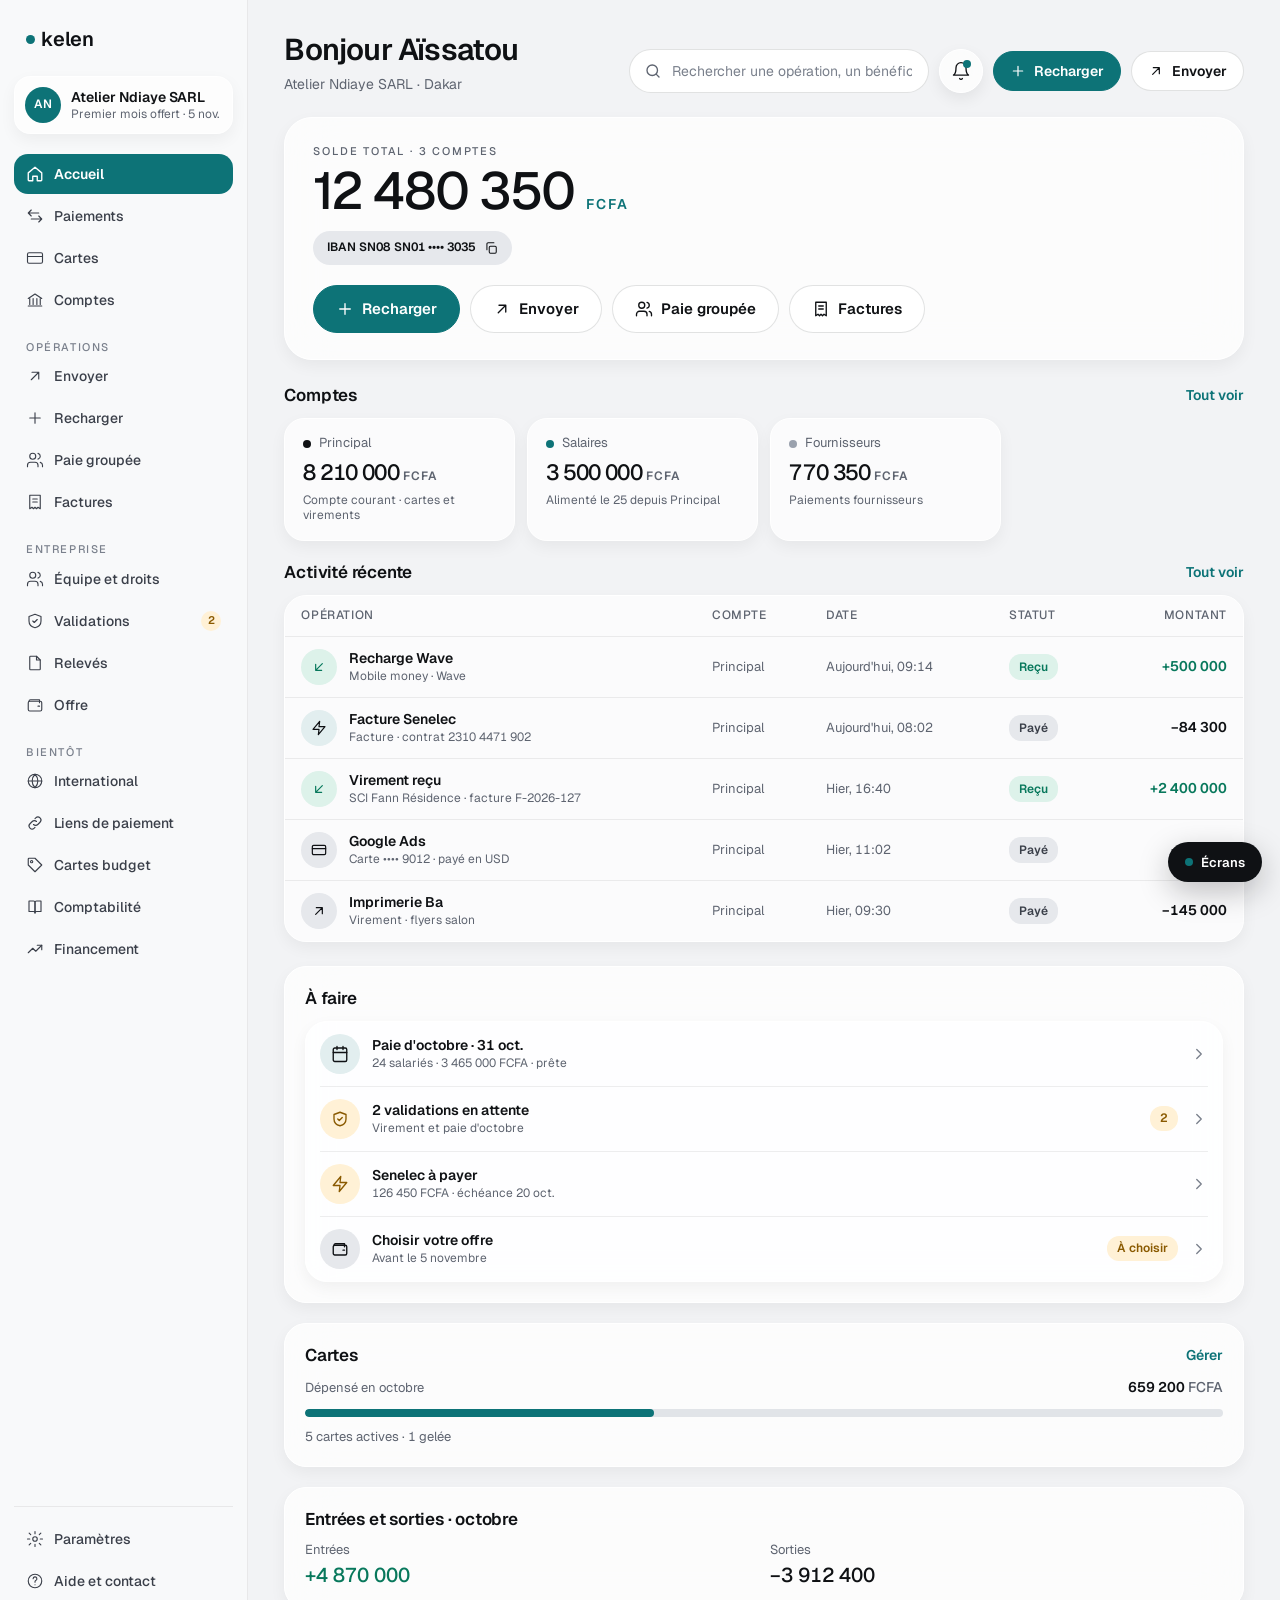
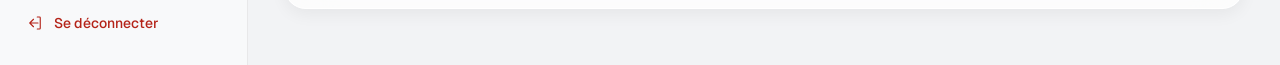
==== commit 3142b30f: "Designs and prototypes: Essentiel / Pro / Business plans, first month free, fewer fee mentions - Pla" ====
--- a/design/kelen/prototype/kelen-web/index.html
+++ b/design/kelen/prototype/kelen-web/index.html
@@ -41,23 +41,23 @@
 <body>
 <main id="screens">
 <section class="screen" id="s-Main" data-title="Accueil" hidden><div style="min-height: 100vh; box-sizing: border-box; background: #F2F3F5; color: #0F1114; font-family: 'Geist', system-ui, sans-serif; font-variant-numeric: tabular-nums; line-height: 1.3; -webkit-font-smoothing: antialiased">
-<div style="display: flex; flex-wrap: wrap; min-height: 100vh"><nav aria-label="Menu principal" style="flex: 1 1 248px; box-sizing: border-box; padding: 22px 14px; display: flex; flex-direction: column; gap: 20px; background: rgba(255,255,255,0.45); border-right: 1px solid rgba(15,17,20,0.07)"><a href="#Main" style="padding: 4px 12px; text-decoration: none"><span style="display: inline-flex; align-items: center; gap: 6px; font-weight: 600; letter-spacing: -0.2px; font-size: 20px; color: #0F1114"><span style="width: 9px; height: 9px; border-radius: 10px; background: #0D7377; color: #FFFFFF"></span>kelen</span></a><a href="#Settings" style="display: flex; align-items: center; gap: 10px; padding: 10px; border-radius: 16px; background: rgba(255,255,255,0.72); border: 1px solid #FFFFFF; box-shadow: 0 6px 16px rgba(15,17,20,0.05); text-decoration: none; color: #0F1114"><span style="width: 36px; height: 36px; border-radius: 18px; background: #0D7377; color: #FFFFFF; display: flex; align-items: center; justify-content: center; flex: none; font-size: 12px; font-weight: 600">AN</span><span style="display: flex; flex-direction: column; gap: 1px; min-width: 0"><span style="font-size: 14px; font-weight: 600">Atelier Ndiaye SARL</span><span style="font-size: 12px; color: #5E6470">Essai gratuit · 12 janv.</span></span></a><div style="display: flex; flex-direction: column; gap: 2px"><a href="#Main" aria-current="page" style="display: flex; align-items: center; gap: 10px; height: 40px; padding: 0 12px; border-radius: 14px; background: #0D7377; color: #FFFFFF; text-decoration: none; font-size: 14px; font-weight: 600"><svg width="18" height="18" viewBox="0 0 24 24" fill="none" stroke="currentColor" stroke-width="1.8" stroke-linecap="round" stroke-linejoin="round" aria-hidden="true"><path d="M3 10.5 12 3l9 7.5V20a1 1 0 0 1-1 1h-5v-6H9v6H4a1 1 0 0 1-1-1z"/></svg>Accueil</a><a href="#Payments" style="display: flex; align-items: center; gap: 10px; height: 40px; padding: 0 12px; border-radius: 14px; color: #3A3F49; text-decoration: none; font-size: 14px; font-weight: 500"><svg width="18" height="18" viewBox="0 0 24 24" fill="none" stroke="currentColor" stroke-width="1.5" stroke-linecap="round" stroke-linejoin="round" aria-hidden="true"><path d="M7 4 3 8l4 4M3 8h14M17 20l4-4-4-4M21 16H7"/></svg>Paiements</a><a href="#Cards" style="display: flex; align-items: center; gap: 10px; height: 40px; padding: 0 12px; border-radius: 14px; color: #3A3F49; text-decoration: none; font-size: 14px; font-weight: 500"><svg width="18" height="18" viewBox="0 0 24 24" fill="none" stroke="currentColor" stroke-width="1.5" stroke-linecap="round" stroke-linejoin="round" aria-hidden="true"><rect x="2" y="5" width="20" height="14" rx="2"/><path d="M2 10h20"/></svg>Cartes</a><a href="#Accounts" style="display: flex; align-items: center; gap: 10px; height: 40px; padding: 0 12px; border-radius: 14px; color: #3A3F49; text-decoration: none; font-size: 14px; font-weight: 500"><svg width="18" height="18" viewBox="0 0 24 24" fill="none" stroke="currentColor" stroke-width="1.5" stroke-linecap="round" stroke-linejoin="round" aria-hidden="true"><path d="M3 10 12 4l9 6"/><path d="M5 10v8M9.5 10v8M14.5 10v8M19 10v8M3 20h18"/></svg>Comptes</a></div><div style="display: flex; flex-direction: column; gap: 2px"><span style="padding: 0 12px; font-size: 11px; font-weight: 500; letter-spacing: 1.6px; text-transform: uppercase; color: #7A808C">Opérations</span><a href="#Send" style="display: flex; align-items: center; gap: 10px; height: 40px; padding: 0 12px; border-radius: 14px; color: #3A3F49; text-decoration: none; font-size: 14px; font-weight: 500"><svg width="18" height="18" viewBox="0 0 24 24" fill="none" stroke="currentColor" stroke-width="1.5" stroke-linecap="round" stroke-linejoin="round" aria-hidden="true"><path d="M7 17 17 7M8 7h9v9"/></svg>Envoyer</a><a href="#TopUp" style="display: flex; align-items: center; gap: 10px; height: 40px; padding: 0 12px; border-radius: 14px; color: #3A3F49; text-decoration: none; font-size: 14px; font-weight: 500"><svg width="18" height="18" viewBox="0 0 24 24" fill="none" stroke="currentColor" stroke-width="1.5" stroke-linecap="round" stroke-linejoin="round" aria-hidden="true"><path d="M12 5v14M5 12h14"/></svg>Recharger</a><a href="#Bulk" style="display: flex; align-items: center; gap: 10px; height: 40px; padding: 0 12px; border-radius: 14px; color: #3A3F49; text-decoration: none; font-size: 14px; font-weight: 500"><svg width="18" height="18" viewBox="0 0 24 24" fill="none" stroke="currentColor" stroke-width="1.5" stroke-linecap="round" stroke-linejoin="round" aria-hidden="true"><path d="M16 21v-2a4 4 0 0 0-4-4H6a4 4 0 0 0-4 4v2"/><circle cx="9" cy="7" r="4"/><path d="M22 21v-2a4 4 0 0 0-3-3.87M16 3.13a4 4 0 0 1 0 7.75"/></svg>Paie groupée</a><a href="#Bills" style="display: flex; align-items: center; gap: 10px; height: 40px; padding: 0 12px; border-radius: 14px; color: #3A3F49; text-decoration: none; font-size: 14px; font-weight: 500"><svg width="18" height="18" viewBox="0 0 24 24" fill="none" stroke="currentColor" stroke-width="1.5" stroke-linecap="round" stroke-linejoin="round" aria-hidden="true"><path d="M5 3h14v18l-3-2-2 2-2-2-2 2-2-2-3 2z"/><path d="M9 8h6M9 12h6"/></svg>Factures</a></div><div style="display: flex; flex-direction: column; gap: 2px"><span style="padding: 0 12px; font-size: 11px; font-weight: 500; letter-spacing: 1.6px; text-transform: uppercase; color: #7A808C">Entreprise</span><a href="#Team" style="display: flex; align-items: center; gap: 10px; height: 40px; padding: 0 12px; border-radius: 14px; color: #3A3F49; text-decoration: none; font-size: 14px; font-weight: 500"><svg width="18" height="18" viewBox="0 0 24 24" fill="none" stroke="currentColor" stroke-width="1.5" stroke-linecap="round" stroke-linejoin="round" aria-hidden="true"><path d="M16 21v-2a4 4 0 0 0-4-4H6a4 4 0 0 0-4 4v2"/><circle cx="9" cy="7" r="4"/><path d="M22 21v-2a4 4 0 0 0-3-3.87M16 3.13a4 4 0 0 1 0 7.75"/></svg>Équipe et droits</a><a href="#Approvals" style="display: flex; align-items: center; gap: 10px; height: 40px; padding: 0 12px; border-radius: 14px; color: #3A3F49; text-decoration: none; font-size: 14px; font-weight: 500"><svg width="18" height="18" viewBox="0 0 24 24" fill="none" stroke="currentColor" stroke-width="1.5" stroke-linecap="round" stroke-linejoin="round" aria-hidden="true"><path d="M12 3 4 6v6c0 5 3.5 8 8 9 4.5-1 8-4 8-9V6z"/><path d="m9 12 2 2 4-4"/></svg>Validations<span style="margin-left: auto; min-width: 20px; height: 20px; padding: 0 6px; box-sizing: border-box; border-radius: 10px; background: #FFF1D6; color: #8A5A00; font-size: 11px; font-weight: 600; display: inline-flex; align-items: center; justify-content: center">2</span></a><a href="#Statements" style="display: flex; align-items: center; gap: 10px; height: 40px; padding: 0 12px; border-radius: 14px; color: #3A3F49; text-decoration: none; font-size: 14px; font-weight: 500"><svg width="18" height="18" viewBox="0 0 24 24" fill="none" stroke="currentColor" stroke-width="1.5" stroke-linecap="round" stroke-linejoin="round" aria-hidden="true"><path d="M14 3H6a1 1 0 0 0-1 1v16a1 1 0 0 0 1 1h12a1 1 0 0 0 1-1V8z"/><path d="M14 3v5h5"/></svg>Relevés</a><a href="#Plan" style="display: flex; align-items: center; gap: 10px; height: 40px; padding: 0 12px; border-radius: 14px; color: #3A3F49; text-decoration: none; font-size: 14px; font-weight: 500"><svg width="18" height="18" viewBox="0 0 24 24" fill="none" stroke="currentColor" stroke-width="1.5" stroke-linecap="round" stroke-linejoin="round" aria-hidden="true"><path d="M4 7a2 2 0 0 1 2-2h12v4"/><rect x="3" y="7" width="18" height="13" rx="2"/><path d="M16 13.5h2"/></svg>Offre</a></div><div style="display: flex; flex-direction: column; gap: 2px"><span style="padding: 0 12px; font-size: 11px; font-weight: 500; letter-spacing: 1.6px; text-transform: uppercase; color: #7A808C">Bientôt</span><a href="#Intl" style="display: flex; align-items: center; gap: 10px; height: 40px; padding: 0 12px; border-radius: 14px; color: #3A3F49; text-decoration: none; font-size: 14px; font-weight: 500"><svg width="18" height="18" viewBox="0 0 24 24" fill="none" stroke="currentColor" stroke-width="1.5" stroke-linecap="round" stroke-linejoin="round" aria-hidden="true"><circle cx="12" cy="12" r="9"/><path d="M3 12h18M12 3c2.5 2.5 3.8 5.5 3.8 9s-1.3 6.5-3.8 9c-2.5-2.5-3.8-5.5-3.8-9S9.5 5.5 12 3z"/></svg>International</a><a href="#PayLinks" style="display: flex; align-items: center; gap: 10px; height: 40px; padding: 0 12px; border-radius: 14px; color: #3A3F49; text-decoration: none; font-size: 14px; font-weight: 500"><svg width="18" height="18" viewBox="0 0 24 24" fill="none" stroke="currentColor" stroke-width="1.5" stroke-linecap="round" stroke-linejoin="round" aria-hidden="true"><path d="M10 14a4 4 0 0 0 5.7 0l3-3a4 4 0 0 0-5.7-5.7l-1 1"/><path d="M14 10a4 4 0 0 0-5.7 0l-3 3a4 4 0 0 0 5.7 5.7l1-1"/></svg>Liens de paiement</a><a href="#BudgetCards" style="display: flex; align-items: center; gap: 10px; height: 40px; padding: 0 12px; border-radius: 14px; color: #3A3F49; text-decoration: none; font-size: 14px; font-weight: 500"><svg width="18" height="18" viewBox="0 0 24 24" fill="none" stroke="currentColor" stroke-width="1.5" stroke-linecap="round" stroke-linejoin="round" aria-hidden="true"><path d="M3 12V4a1 1 0 0 1 1-1h8l9 9-9 9z"/><circle cx="7.5" cy="7.5" r="1.5"/></svg>Cartes budget</a><a href="#Accounting" style="display: flex; align-items: center; gap: 10px; height: 40px; padding: 0 12px; border-radius: 14px; color: #3A3F49; text-decoration: none; font-size: 14px; font-weight: 500"><svg width="18" height="18" viewBox="0 0 24 24" fill="none" stroke="currentColor" stroke-width="1.5" stroke-linecap="round" stroke-linejoin="round" aria-hidden="true"><path d="M4 4h6a2 2 0 0 1 2 2v14a2 2 0 0 0-2-2H4z"/><path d="M20 4h-6a2 2 0 0 0-2 2v14a2 2 0 0 1 2-2h6z"/></svg>Comptabilité</a><a href="#Financing" style="display: flex; align-items: center; gap: 10px; height: 40px; padding: 0 12px; border-radius: 14px; color: #3A3F49; text-decoration: none; font-size: 14px; font-weight: 500"><svg width="18" height="18" viewBox="0 0 24 24" fill="none" stroke="currentColor" stroke-width="1.5" stroke-linecap="round" stroke-linejoin="round" aria-hidden="true"><path d="M3 17l6-6 4 4 8-8"/><path d="M15 7h6v6"/></svg>Financement</a></div><div style="display: flex; flex-direction: column; gap: 2px; margin-top: auto; padding-top: 12px; border-top: 1px solid rgba(15,17,20,0.07)"><a href="#Settings" style="display: flex; align-items: center; gap: 10px; height: 40px; padding: 0 12px; border-radius: 14px; color: #3A3F49; text-decoration: none; font-size: 14px; font-weight: 500"><svg width="18" height="18" viewBox="0 0 24 24" fill="none" stroke="currentColor" stroke-width="1.5" stroke-linecap="round" stroke-linejoin="round" aria-hidden="true"><circle cx="12" cy="12" r="3"/><path d="M12 2v3M12 19v3M4.2 4.2l2.1 2.1M17.7 17.7l2.1 2.1M2 12h3M19 12h3M4.2 19.8l2.1-2.1M17.7 6.3l2.1-2.1"/></svg>Paramètres</a><button style="all: unset; cursor: pointer; display: flex; align-items: center; gap: 10px; height: 40px; padding: 0 12px; border-radius: 14px; color: #3A3F49; font-size: 14px; font-weight: 500"><svg width="18" height="18" viewBox="0 0 24 24" fill="none" stroke="currentColor" stroke-width="1.5" stroke-linecap="round" stroke-linejoin="round" aria-hidden="true"><circle cx="12" cy="12" r="9"/><path d="M9.5 9a2.5 2.5 0 1 1 3.5 2.3c-.6.3-1 .9-1 1.6v.6M12 17h.01"/></svg>Aide et contact</button><a href="#Welcome" style="display: flex; align-items: center; gap: 10px; height: 40px; padding: 0 12px; border-radius: 14px; color: #B42318; text-decoration: none; font-size: 14px; font-weight: 500"><svg width="18" height="18" viewBox="0 0 24 24" fill="none" stroke="currentColor" stroke-width="1.5" stroke-linecap="round" stroke-linejoin="round" aria-hidden="true"><path d="M15 4h3a1 1 0 0 1 1 1v14a1 1 0 0 1-1 1h-3"/><path d="M10 17l-5-5 5-5M5 12h11"/></svg>Se déconnecter</a></div></nav><main style="flex: 999 1 560px; min-width: 0; box-sizing: border-box; padding: 30px 36px 56px"><div style="max-width: 1180px; margin: 0 auto; display: flex; flex-direction: column; gap: 24px"><div style="display: flex; flex-wrap: wrap; align-items: flex-end; justify-content: space-between; gap: 16px"><div style="display: flex; flex-direction: column; gap: 6px; min-width: 0"><h1 style="margin: 0; font-size: 30px; font-weight: 600; letter-spacing: -0.8px">Bonjour Aïssatou</h1><p style="margin: 0; font-size: 14px; color: #5E6470">Atelier Ndiaye SARL · Dakar</p></div><div style="display: flex; flex-wrap: wrap; align-items: center; gap: 10px"><label style="display: flex; align-items: center; gap: 8px; height: 44px; box-sizing: border-box; padding: 0 14px; border-radius: 22px; background: #FFFFFF; border: 1px solid rgba(15,17,20,0.12); flex: 0 1 auto; width: 300px; max-width: 100%; color: #5E6470"><svg width="18" height="18" viewBox="0 0 24 24" fill="none" stroke="currentColor" stroke-width="1.8" stroke-linecap="round" stroke-linejoin="round" aria-hidden="true"><circle cx="11" cy="11" r="7"/><path d="m20 20-3.5-3.5"/></svg><input aria-label="Rechercher une opération, un bénéficiaire" placeholder="Rechercher une opération, un bénéficiaire" style="flex: 1 1 auto; min-width: 0; border: 0; outline: none; background: transparent; font: inherit; font-size: 14px; color: #0F1114"></label><a href="#Notifications" aria-label="Notifications" style="width: 44px; height: 44px; border-radius: 22px; background: rgba(255,255,255,0.72); -webkit-backdrop-filter: blur(20px); backdrop-filter: blur(20px); border: 1px solid #FFFFFF; box-shadow: 0 6px 16px rgba(15,17,20,0.07); display: flex; align-items: center; justify-content: center; color: #0F1114; text-decoration: none; box-sizing: border-box; flex: none; position: relative"><svg width="20" height="20" viewBox="0 0 24 24" fill="none" stroke="currentColor" stroke-width="1.6" stroke-linecap="round" stroke-linejoin="round" aria-hidden="true"><path d="M6 8a6 6 0 1 1 12 0c0 7 3 9 3 9H3s3-2 3-9"/><path d="M10.3 21a1.94 1.94 0 0 0 3.4 0"/></svg><span style="position: absolute; top: 10px; right: 11px; width: 8px; height: 8px; border-radius: 4px; background: #0D7377; color: #FFFFFF"></span></a><a href="#TopUp" style="box-sizing: border-box; height: 40px; padding: 0 16px; border-radius: 20px; background: #0D7377; border: 1px solid #0D7377; color: #FFFFFF; display: inline-flex; align-items: center; justify-content: center; gap: 8px; font-size: 14px; font-weight: 600; text-decoration: none; white-space: nowrap; flex: none"><svg width="16" height="16" viewBox="0 0 24 24" fill="none" stroke="currentColor" stroke-width="1.8" stroke-linecap="round" stroke-linejoin="round" aria-hidden="true"><path d="M12 5v14M5 12h14"/></svg>Recharger</a><a href="#Send" style="box-sizing: border-box; height: 40px; padding: 0 16px; border-radius: 20px; background: #FFFFFF; border: 1px solid rgba(15,17,20,0.12); color: #0F1114; display: inline-flex; align-items: center; justify-content: center; gap: 8px; font-size: 14px; font-weight: 600; text-decoration: none; white-space: nowrap; flex: none"><svg width="16" height="16" viewBox="0 0 24 24" fill="none" stroke="currentColor" stroke-width="1.8" stroke-linecap="round" stroke-linejoin="round" aria-hidden="true"><path d="M7 17 17 7M8 7h9v9"/></svg>Envoyer</a></div></div><div style="box-sizing: border-box; border-radius: 28px; padding: 26px 28px; background: rgba(255,255,255,0.72); -webkit-backdrop-filter: blur(24px); backdrop-filter: blur(24px); border: 1px solid #FFFFFF; box-shadow: 0 6px 16px rgba(15,17,20,0.05); display: flex; flex-direction: column; gap: 10px; min-width: 0; "><div style="display: flex; flex-wrap: wrap; align-items: flex-end; justify-content: space-between; gap: 20px"><div style="display: flex; flex-direction: column; gap: 6px"><span style="font-size: 11px; font-weight: 500; letter-spacing: 1.8px; text-transform: uppercase; color: #5E6470">Solde total · 3 comptes</span><span style="display: flex; align-items: baseline; gap: 12px"><span style="font-size: 52px; font-weight: 500; letter-spacing: -2px; line-height: 1.05; font-variant-numeric: proportional-nums">12 480 350</span><span style="font-size: 14px; font-weight: 600; letter-spacing: 2px; color: #0D7377">FCFA</span></span><a href="#AccountDetails" style="align-self: flex-start; margin-top: 6px; height: 34px; padding: 0 14px; border-radius: 17px; background: #E6E8EC; color: #0F1114; font-size: 12px; font-weight: 600; display: inline-flex; align-items: center; gap: 8px; text-decoration: none">IBAN SN08 SN01 •••• 3035 <svg width="14" height="14" viewBox="0 0 24 24" fill="none" stroke="currentColor" stroke-width="1.8" stroke-linecap="round" stroke-linejoin="round" aria-hidden="true"><rect x="9" y="9" width="12" height="12" rx="2"/><path d="M5 15V5a2 2 0 0 1 2-2h10"/></svg></a></div><div style="display: flex; flex-wrap: wrap; gap: 10px"><a href="#TopUp" style="box-sizing: border-box; height: 48px; padding: 0 22px; border-radius: 24px; background: #0D7377; border: 1px solid #0D7377; color: #FFFFFF; display: inline-flex; align-items: center; justify-content: center; gap: 8px; font-size: 15px; font-weight: 600; text-decoration: none; white-space: nowrap; flex: none"><svg width="18" height="18" viewBox="0 0 24 24" fill="none" stroke="currentColor" stroke-width="1.8" stroke-linecap="round" stroke-linejoin="round" aria-hidden="true"><path d="M12 5v14M5 12h14"/></svg>Recharger</a><a href="#Send" style="box-sizing: border-box; height: 48px; padding: 0 22px; border-radius: 24px; background: #FFFFFF; border: 1px solid rgba(15,17,20,0.12); color: #0F1114; display: inline-flex; align-items: center; justify-content: center; gap: 8px; font-size: 15px; font-weight: 600; text-decoration: none; white-space: nowrap; flex: none"><svg width="18" height="18" viewBox="0 0 24 24" fill="none" stroke="currentColor" stroke-width="1.8" stroke-linecap="round" stroke-linejoin="round" aria-hidden="true"><path d="M7 17 17 7M8 7h9v9"/></svg>Envoyer</a><a href="#Bulk" style="box-sizing: border-box; height: 48px; padding: 0 22px; border-radius: 24px; background: #FFFFFF; border: 1px solid rgba(15,17,20,0.12); color: #0F1114; display: inline-flex; align-items: center; justify-content: center; gap: 8px; font-size: 15px; font-weight: 600; text-decoration: none; white-space: nowrap; flex: none"><svg width="18" height="18" viewBox="0 0 24 24" fill="none" stroke="currentColor" stroke-width="1.8" stroke-linecap="round" stroke-linejoin="round" aria-hidden="true"><path d="M16 21v-2a4 4 0 0 0-4-4H6a4 4 0 0 0-4 4v2"/><circle cx="9" cy="7" r="4"/><path d="M22 21v-2a4 4 0 0 0-3-3.87M16 3.13a4 4 0 0 1 0 7.75"/></svg>Paie groupée</a><a href="#Bills" style="box-sizing: border-box; height: 48px; padding: 0 22px; border-radius: 24px; background: #FFFFFF; border: 1px solid rgba(15,17,20,0.12); color: #0F1114; display: inline-flex; align-items: center; justify-content: center; gap: 8px; font-size: 15px; font-weight: 600; text-decoration: none; white-space: nowrap; flex: none"><svg width="18" height="18" viewBox="0 0 24 24" fill="none" stroke="currentColor" stroke-width="1.8" stroke-linecap="round" stroke-linejoin="round" aria-hidden="true"><path d="M5 3h14v18l-3-2-2 2-2-2-2 2-2-2-3 2z"/><path d="M9 8h6M9 12h6"/></svg>Factures</a></div></div></div><div style="display: flex; flex-wrap: wrap; gap: 24px; align-items: flex-start"><div style="flex: 2 1 620px; min-width: 0; display: flex; flex-direction: column; gap: 20px"><div style="display: flex; flex-direction: column; gap: 12px; min-width: 0"><div style="display: flex; align-items: center; justify-content: space-between; gap: 12px"><h2 style="margin: 0; font-size: 17px; font-weight: 600; letter-spacing: -0.2px">Comptes</h2><a href="#Accounts" style="font-size: 14px; font-weight: 600; color: #0D7377; text-decoration: none">Tout voir</a></div><div style="display: grid; grid-template-columns: repeat(auto-fill, minmax(200px, 1fr)); gap: 12px"><a href="#AccountDetails" style="box-sizing: border-box; border-radius: 20px; padding: 16px 18px; background: rgba(255,255,255,0.72); border: 1px solid #FFFFFF; box-shadow: 0 6px 16px rgba(15,17,20,0.05); display: flex; flex-direction: column; gap: 6px; text-decoration: none; color: #0F1114; min-width: 0"><span style="display: flex; align-items: center; gap: 8px; font-size: 13px; color: #5E6470"><span style="width: 8px; height: 8px; border-radius: 4px; background: #0F1114"></span>Principal</span><span style="font-size: 22px; font-weight: 500; letter-spacing: -0.6px">8 210 000 <span style="font-size: 12px; font-weight: 600; color: #5E6470; letter-spacing: 1px">FCFA</span></span><span style="font-size: 12px; color: #5E6470">Compte courant · cartes et virements</span></a><a href="#Accounts" style="box-sizing: border-box; border-radius: 20px; padding: 16px 18px; background: rgba(255,255,255,0.72); border: 1px solid #FFFFFF; box-shadow: 0 6px 16px rgba(15,17,20,0.05); display: flex; flex-direction: column; gap: 6px; text-decoration: none; color: #0F1114; min-width: 0"><span style="display: flex; align-items: center; gap: 8px; font-size: 13px; color: #5E6470"><span style="width: 8px; height: 8px; border-radius: 4px; background: #0D7377; color: #FFFFFF"></span>Salaires</span><span style="font-size: 22px; font-weight: 500; letter-spacing: -0.6px">3 500 000 <span style="font-size: 12px; font-weight: 600; color: #5E6470; letter-spacing: 1px">FCFA</span></span><span style="font-size: 12px; color: #5E6470">Alimenté le 25 depuis Principal</span></a><a href="#Accounts" style="box-sizing: border-box; border-radius: 20px; padding: 16px 18px; background: rgba(255,255,255,0.72); border: 1px solid #FFFFFF; box-shadow: 0 6px 16px rgba(15,17,20,0.05); display: flex; flex-direction: column; gap: 6px; text-decoration: none; color: #0F1114; min-width: 0"><span style="display: flex; align-items: center; gap: 8px; font-size: 13px; color: #5E6470"><span style="width: 8px; height: 8px; border-radius: 4px; background: #9AA1AD"></span>Fournisseurs</span><span style="font-size: 22px; font-weight: 500; letter-spacing: -0.6px">770 350 <span style="font-size: 12px; font-weight: 600; color: #5E6470; letter-spacing: 1px">FCFA</span></span><span style="font-size: 12px; color: #5E6470">Paiements fournisseurs</span></a></div></div><div style="display: flex; flex-direction: column; gap: 12px; min-width: 0"><div style="display: flex; align-items: center; justify-content: space-between; gap: 12px"><h2 style="margin: 0; font-size: 17px; font-weight: 600; letter-spacing: -0.2px">Activité récente</h2><a href="#Payments" style="font-size: 14px; font-weight: 600; color: #0D7377; text-decoration: none">Tout voir</a></div><div style="overflow-x: auto; border-radius: 22px; background: rgba(255,255,255,0.72); border: 1px solid #FFFFFF; box-shadow: 0 6px 16px rgba(15,17,20,0.05)"><table style="width: 100%; border-collapse: collapse; min-width: 640px"><thead><tr><th scope="col" style="text-align: left; padding: 12px 16px; font-size: 12px; font-weight: 500; letter-spacing: 0.6px; text-transform: uppercase; color: #5E6470; border-bottom: 1px solid rgba(15,17,20,0.07); white-space: nowrap">Opération</th><th scope="col" style="text-align: left; padding: 12px 16px; font-size: 12px; font-weight: 500; letter-spacing: 0.6px; text-transform: uppercase; color: #5E6470; border-bottom: 1px solid rgba(15,17,20,0.07); white-space: nowrap">Compte</th><th scope="col" style="text-align: left; padding: 12px 16px; font-size: 12px; font-weight: 500; letter-spacing: 0.6px; text-transform: uppercase; color: #5E6470; border-bottom: 1px solid rgba(15,17,20,0.07); white-space: nowrap">Date</th><th scope="col" style="text-align: left; padding: 12px 16px; font-size: 12px; font-weight: 500; letter-spacing: 0.6px; text-transform: uppercase; color: #5E6470; border-bottom: 1px solid rgba(15,17,20,0.07); white-space: nowrap">Statut</th><th scope="col" style="text-align: right; padding: 12px 16px; font-size: 12px; font-weight: 500; letter-spacing: 0.6px; text-transform: uppercase; color: #5E6470; border-bottom: 1px solid rgba(15,17,20,0.07); white-space: nowrap">Montant</th></tr></thead><tbody><tr><td style="text-align: left; padding: 12px 16px; border-bottom: 1px solid rgba(15,17,20,0.07); vertical-align: middle; font-size: 14px"><div style="display: flex; align-items: center; gap: 12px; min-width: 0"><span style="width: 36px; height: 36px; border-radius: 18px; background: #DDF2EA; color: #08785C; display: flex; align-items: center; justify-content: center; flex: none"><svg width="16" height="16" viewBox="0 0 24 24" fill="none" stroke="currentColor" stroke-width="1.8" stroke-linecap="round" stroke-linejoin="round" aria-hidden="true"><path d="M17 7 7 17M16 17H7V8"/></svg></span><span style="display: flex; flex-direction: column; gap: 2px; min-width: 0"><a href="#TxDetail" style="font-size: 14px; font-weight: 600; color: #0F1114; text-decoration: none">Recharge Wave</a><span style="font-size: 12px; color: #5E6470">Mobile money · Wave</span></span></div></td><td style="text-align: left; padding: 12px 16px; border-bottom: 1px solid rgba(15,17,20,0.07); vertical-align: middle; font-size: 14px"><span style="font-size: 13px; color: #5E6470">Principal</span></td><td style="text-align: left; padding: 12px 16px; border-bottom: 1px solid rgba(15,17,20,0.07); vertical-align: middle; font-size: 14px"><span style="font-size: 13px; color: #5E6470">Aujourd'hui, 09:14</span></td><td style="text-align: left; padding: 12px 16px; border-bottom: 1px solid rgba(15,17,20,0.07); vertical-align: middle; font-size: 14px"><span style="font-size: 12px; font-weight: 600; padding: 5px 10px; border-radius: 12px; background: #DDF2EA; color: #08785C; flex: none; white-space: nowrap">Reçu</span></td><td style="text-align: right; padding: 12px 16px; border-bottom: 1px solid rgba(15,17,20,0.07); vertical-align: middle; font-size: 14px"><span style="font-size: 14px; font-weight: 600; color: #08785C; white-space: nowrap">+500 000</span></td></tr><tr><td style="text-align: left; padding: 12px 16px; border-bottom: 1px solid rgba(15,17,20,0.07); vertical-align: middle; font-size: 14px"><div style="display: flex; align-items: center; gap: 12px; min-width: 0"><span style="width: 36px; height: 36px; border-radius: 18px; background: color-mix(in srgb, #0D7377 12%, #FFFFFF); color: #0F1114; display: flex; align-items: center; justify-content: center; flex: none"><svg width="16" height="16" viewBox="0 0 24 24" fill="none" stroke="currentColor" stroke-width="1.8" stroke-linecap="round" stroke-linejoin="round" aria-hidden="true"><path d="M13 2 3 14h9l-1 8 10-12h-9z"/></svg></span><span style="display: flex; flex-direction: column; gap: 2px; min-width: 0"><a href="#TxDetail" style="font-size: 14px; font-weight: 600; color: #0F1114; text-decoration: none">Facture Senelec</a><span style="font-size: 12px; color: #5E6470">Facture · contrat 2310 4471 902</span></span></div></td><td style="text-align: left; padding: 12px 16px; border-bottom: 1px solid rgba(15,17,20,0.07); vertical-align: middle; font-size: 14px"><span style="font-size: 13px; color: #5E6470">Principal</span></td><td style="text-align: left; padding: 12px 16px; border-bottom: 1px solid rgba(15,17,20,0.07); vertical-align: middle; font-size: 14px"><span style="font-size: 13px; color: #5E6470">Aujourd'hui, 08:02</span></td><td style="text-align: left; padding: 12px 16px; border-bottom: 1px solid rgba(15,17,20,0.07); vertical-align: middle; font-size: 14px"><span style="font-size: 12px; font-weight: 600; padding: 5px 10px; border-radius: 12px; background: #E6E8EC; color: #3A3F49; flex: none; white-space: nowrap">Payé</span></td><td style="text-align: right; padding: 12px 16px; border-bottom: 1px solid rgba(15,17,20,0.07); vertical-align: middle; font-size: 14px"><span style="font-size: 14px; font-weight: 600; color: #0F1114; white-space: nowrap">−84 300</span></td></tr><tr><td style="text-align: left; padding: 12px 16px; border-bottom: 1px solid rgba(15,17,20,0.07); vertical-align: middle; font-size: 14px"><div style="display: flex; align-items: center; gap: 12px; min-width: 0"><span style="width: 36px; height: 36px; border-radius: 18px; background: #DDF2EA; color: #08785C; display: flex; align-items: center; justify-content: center; flex: none"><svg width="16" height="16" viewBox="0 0 24 24" fill="none" stroke="currentColor" stroke-width="1.8" stroke-linecap="round" stroke-linejoin="round" aria-hidden="true"><path d="M17 7 7 17M16 17H7V8"/></svg></span><span style="display: flex; flex-direction: column; gap: 2px; min-width: 0"><a href="#TxDetail" style="font-size: 14px; font-weight: 600; color: #0F1114; text-decoration: none">Virement reçu</a><span style="font-size: 12px; color: #5E6470">SCI Fann Résidence · facture F-2026-127</span></span></div></td><td style="text-align: left; padding: 12px 16px; border-bottom: 1px solid rgba(15,17,20,0.07); vertical-align: middle; font-size: 14px"><span style="font-size: 13px; color: #5E6470">Principal</span></td><td style="text-align: left; padding: 12px 16px; border-bottom: 1px solid rgba(15,17,20,0.07); vertical-align: middle; font-size: 14px"><span style="font-size: 13px; color: #5E6470">Hier, 16:40</span></td><td style="text-align: left; padding: 12px 16px; border-bottom: 1px solid rgba(15,17,20,0.07); vertical-align: middle; font-size: 14px"><span style="font-size: 12px; font-weight: 600; padding: 5px 10px; border-radius: 12px; background: #DDF2EA; color: #08785C; flex: none; white-space: nowrap">Reçu</span></td><td style="text-align: right; padding: 12px 16px; border-bottom: 1px solid rgba(15,17,20,0.07); vertical-align: middle; font-size: 14px"><span style="font-size: 14px; font-weight: 600; color: #08785C; white-space: nowrap">+2 400 000</span></td></tr><tr><td style="text-align: left; padding: 12px 16px; border-bottom: 1px solid rgba(15,17,20,0.07); vertical-align: middle; font-size: 14px"><div style="display: flex; align-items: center; gap: 12px; min-width: 0"><span style="width: 36px; height: 36px; border-radius: 18px; background: #E6E8EC; color: #0F1114; display: flex; align-items: center; justify-content: center; flex: none"><svg width="16" height="16" viewBox="0 0 24 24" fill="none" stroke="currentColor" stroke-width="1.8" stroke-linecap="round" stroke-linejoin="round" aria-hidden="true"><rect x="2" y="5" width="20" height="14" rx="2"/><path d="M2 10h20"/></svg></span><span style="display: flex; flex-direction: column; gap: 2px; min-width: 0"><a href="#TxDetail" style="font-size: 14px; font-weight: 600; color: #0F1114; text-decoration: none">Google Ads</a><span style="font-size: 12px; color: #5E6470">Carte •••• 9012 · payé en USD</span></span></div></td><td style="text-align: left; padding: 12px 16px; border-bottom: 1px solid rgba(15,17,20,0.07); vertical-align: middle; font-size: 14px"><span style="font-size: 13px; color: #5E6470">Principal</span></td><td style="text-align: left; padding: 12px 16px; border-bottom: 1px solid rgba(15,17,20,0.07); vertical-align: middle; font-size: 14px"><span style="font-size: 13px; color: #5E6470">Hier, 11:02</span></td><td style="text-align: left; padding: 12px 16px; border-bottom: 1px solid rgba(15,17,20,0.07); vertical-align: middle; font-size: 14px"><span style="font-size: 12px; font-weight: 600; padding: 5px 10px; border-radius: 12px; background: #E6E8EC; color: #3A3F49; flex: none; white-space: nowrap">Payé</span></td><td style="text-align: right; padding: 12px 16px; border-bottom: 1px solid rgba(15,17,20,0.07); vertical-align: middle; font-size: 14px"><span style="font-size: 14px; font-weight: 600; color: #0F1114; white-space: nowrap">−51 712</span></td></tr><tr><td style="text-align: left; padding: 12px 16px; vertical-align: middle; font-size: 14px"><div style="display: flex; align-items: center; gap: 12px; min-width: 0"><span style="width: 36px; height: 36px; border-radius: 18px; background: #E6E8EC; color: #0F1114; display: flex; align-items: center; justify-content: center; flex: none"><svg width="16" height="16" viewBox="0 0 24 24" fill="none" stroke="currentColor" stroke-width="1.8" stroke-linecap="round" stroke-linejoin="round" aria-hidden="true"><path d="M7 17 17 7M8 7h9v9"/></svg></span><span style="display: flex; flex-direction: column; gap: 2px; min-width: 0"><a href="#TxDetail" style="font-size: 14px; font-weight: 600; color: #0F1114; text-decoration: none">Imprimerie Ba</a><span style="font-size: 12px; color: #5E6470">Virement · flyers salon</span></span></div></td><td style="text-align: left; padding: 12px 16px; vertical-align: middle; font-size: 14px"><span style="font-size: 13px; color: #5E6470">Principal</span></td><td style="text-align: left; padding: 12px 16px; vertical-align: middle; font-size: 14px"><span style="font-size: 13px; color: #5E6470">Hier, 09:30</span></td><td style="text-align: left; padding: 12px 16px; vertical-align: middle; font-size: 14px"><span style="font-size: 12px; font-weight: 600; padding: 5px 10px; border-radius: 12px; background: #E6E8EC; color: #3A3F49; flex: none; white-space: nowrap">Payé</span></td><td style="text-align: right; padding: 12px 16px; vertical-align: middle; font-size: 14px"><span style="font-size: 14px; font-weight: 600; color: #0F1114; white-space: nowrap">−145 000</span></td></tr></tbody></table></div></div></div><div style="flex: 1 1 320px; min-width: 0; display: flex; flex-direction: column; gap: 20px"><div style="box-sizing: border-box; border-radius: 22px; padding: 20px; background: rgba(255,255,255,0.72); -webkit-backdrop-filter: blur(24px); backdrop-filter: blur(24px); border: 1px solid #FFFFFF; box-shadow: 0 6px 16px rgba(15,17,20,0.05); display: flex; flex-direction: column; gap: 12px; min-width: 0; "><div style="display: flex; align-items: center; justify-content: space-between; gap: 12px"><h2 style="margin: 0; font-size: 17px; font-weight: 600; letter-spacing: -0.2px">À faire</h2></div><div style="border-radius: 22px; padding: 0 14px; background: rgba(255,255,255,0.72); border: 1px solid #FFFFFF; box-shadow: 0 6px 16px rgba(15,17,20,0.05); display: flex; flex-direction: column; "><a href="#BulkReview" style="display: flex; align-items: center; gap: 12px; padding: 12px 0; border-bottom: 1px solid rgba(15,17,20,0.07); color: #0F1114; text-decoration: none"><span style="width: 40px; height: 40px; border-radius: 20px; background: color-mix(in srgb, #0D7377 12%, #FFFFFF); color: #0F1114; display: flex; align-items: center; justify-content: center; flex: none"><svg width="18" height="18" viewBox="0 0 24 24" fill="none" stroke="currentColor" stroke-width="1.8" stroke-linecap="round" stroke-linejoin="round" aria-hidden="true"><rect x="3" y="4" width="18" height="18" rx="2"/><path d="M16 2v4M8 2v4M3 10h18"/></svg></span><span style="display: flex; flex-direction: column; gap: 2px; flex: 1 1 auto; min-width: 0"><span style="font-size: 14px; font-weight: 600">Paie d'octobre · 31 oct.</span><span style="font-size: 12px; color: #5E6470">24 salariés · 3 465 000 FCFA · prête</span></span><span style="color: #7A808C; display: flex; flex: none"><svg width="18" height="18" viewBox="0 0 24 24" fill="none" stroke="currentColor" stroke-width="1.8" stroke-linecap="round" stroke-linejoin="round" aria-hidden="true"><path d="m9 6 6 6-6 6"/></svg></span></a><a href="#Approvals" style="display: flex; align-items: center; gap: 12px; padding: 12px 0; border-bottom: 1px solid rgba(15,17,20,0.07); color: #0F1114; text-decoration: none"><span style="width: 40px; height: 40px; border-radius: 20px; background: #FFF1D6; color: #8A5A00; display: flex; align-items: center; justify-content: center; flex: none"><svg width="18" height="18" viewBox="0 0 24 24" fill="none" stroke="currentColor" stroke-width="1.8" stroke-linecap="round" stroke-linejoin="round" aria-hidden="true"><path d="M12 3 4 6v6c0 5 3.5 8 8 9 4.5-1 8-4 8-9V6z"/><path d="m9 12 2 2 4-4"/></svg></span><span style="display: flex; flex-direction: column; gap: 2px; flex: 1 1 auto; min-width: 0"><span style="font-size: 14px; font-weight: 600">2 validations en attente</span><span style="font-size: 12px; color: #5E6470">Virement et paie d'octobre</span></span><span style="font-size: 12px; font-weight: 600; padding: 5px 10px; border-radius: 12px; background: #FFF1D6; color: #8A5A00; flex: none; white-space: nowrap">2</span><span style="color: #7A808C; display: flex; flex: none"><svg width="18" height="18" viewBox="0 0 24 24" fill="none" stroke="currentColor" stroke-width="1.8" stroke-linecap="round" stroke-linejoin="round" aria-hidden="true"><path d="m9 6 6 6-6 6"/></svg></span></a><a href="#BillPay" style="display: flex; align-items: center; gap: 12px; padding: 12px 0; border-bottom: 1px solid rgba(15,17,20,0.07); color: #0F1114; text-decoration: none"><span style="width: 40px; height: 40px; border-radius: 20px; background: #FFF1D6; color: #8A5A00; display: flex; align-items: center; justify-content: center; flex: none"><svg width="18" height="18" viewBox="0 0 24 24" fill="none" stroke="currentColor" stroke-width="1.8" stroke-linecap="round" stroke-linejoin="round" aria-hidden="true"><path d="M13 2 3 14h9l-1 8 10-12h-9z"/></svg></span><span style="display: flex; flex-direction: column; gap: 2px; flex: 1 1 auto; min-width: 0"><span style="font-size: 14px; font-weight: 600">Senelec à payer</span><span style="font-size: 12px; color: #5E6470">126 450 FCFA · échéance 20 oct.</span></span><span style="color: #7A808C; display: flex; flex: none"><svg width="18" height="18" viewBox="0 0 24 24" fill="none" stroke="currentColor" stroke-width="1.8" stroke-linecap="round" stroke-linejoin="round" aria-hidden="true"><path d="m9 6 6 6-6 6"/></svg></span></a><a href="#Plan" style="display: flex; align-items: center; gap: 12px; padding: 12px 0; color: #0F1114; text-decoration: none"><span style="width: 40px; height: 40px; border-radius: 20px; background: #E6E8EC; color: #0F1114; display: flex; align-items: center; justify-content: center; flex: none"><svg width="18" height="18" viewBox="0 0 24 24" fill="none" stroke="currentColor" stroke-width="1.8" stroke-linecap="round" stroke-linejoin="round" aria-hidden="true"><path d="M4 7a2 2 0 0 1 2-2h12v4"/><rect x="3" y="7" width="18" height="13" rx="2"/><path d="M16 13.5h2"/></svg></span><span style="display: flex; flex-direction: column; gap: 2px; flex: 1 1 auto; min-width: 0"><span style="font-size: 14px; font-weight: 600">Choisir votre offre</span><span style="font-size: 12px; color: #5E6470">Avant le 12 janvier 2027</span></span><span style="font-size: 12px; font-weight: 600; padding: 5px 10px; border-radius: 12px; background: #FFF1D6; color: #8A5A00; flex: none; white-space: nowrap">À choisir</span><span style="color: #7A808C; display: flex; flex: none"><svg width="18" height="18" viewBox="0 0 24 24" fill="none" stroke="currentColor" stroke-width="1.8" stroke-linecap="round" stroke-linejoin="round" aria-hidden="true"><path d="m9 6 6 6-6 6"/></svg></span></a></div></div><div style="box-sizing: border-box; border-radius: 22px; padding: 20px; background: rgba(255,255,255,0.72); -webkit-backdrop-filter: blur(24px); backdrop-filter: blur(24px); border: 1px solid #FFFFFF; box-shadow: 0 6px 16px rgba(15,17,20,0.05); display: flex; flex-direction: column; gap: 12px; min-width: 0; "><div style="display: flex; align-items: center; justify-content: space-between; gap: 12px"><h2 style="margin: 0; font-size: 17px; font-weight: 600; letter-spacing: -0.2px">Cartes</h2><a href="#Cards" style="font-size: 14px; font-weight: 600; color: #0D7377; text-decoration: none">Gérer</a></div><span style="display: flex; justify-content: space-between; align-items: baseline; gap: 8px"><span style="font-size: 13px; color: #5E6470">Dépensé en octobre</span><span style="font-size: 14px; font-weight: 600">659 200 <span style="color: #5E6470; font-weight: 500">FCFA</span></span></span><div style="height: 8px; border-radius: 4px; background: #E1E4E8; overflow: hidden"><div style="width: 38%; height: 100%; border-radius: 4px; background: #0D7377; color: #FFFFFF"></div></div><span style="font-size: 13px; color: #5E6470">5 cartes actives · 1 gelée</span></div><div style="box-sizing: border-box; border-radius: 22px; padding: 20px; background: rgba(255,255,255,0.72); -webkit-backdrop-filter: blur(24px); backdrop-filter: blur(24px); border: 1px solid #FFFFFF; box-shadow: 0 6px 16px rgba(15,17,20,0.05); display: flex; flex-direction: column; gap: 12px; min-width: 0; "><div style="display: flex; align-items: center; justify-content: space-between; gap: 12px"><h2 style="margin: 0; font-size: 17px; font-weight: 600; letter-spacing: -0.2px">Entrées et sorties · octobre</h2></div><div style="display: grid; grid-template-columns: repeat(2, minmax(0, 1fr)); gap: 12px"><span style="display: flex; flex-direction: column; gap: 4px"><span style="font-size: 13px; color: #5E6470">Entrées</span><span style="font-size: 20px; font-weight: 500; color: #08785C">+4 870 000</span></span><span style="display: flex; flex-direction: column; gap: 4px"><span style="font-size: 13px; color: #5E6470">Sorties</span><span style="font-size: 20px; font-weight: 500">−3 912 400</span></span></div></div></div></div></div></main></div>
+<div style="display: flex; flex-wrap: wrap; min-height: 100vh"><nav aria-label="Menu principal" style="flex: 1 1 248px; box-sizing: border-box; padding: 22px 14px; display: flex; flex-direction: column; gap: 20px; background: rgba(255,255,255,0.45); border-right: 1px solid rgba(15,17,20,0.07)"><a href="#Main" style="padding: 4px 12px; text-decoration: none"><span style="display: inline-flex; align-items: center; gap: 6px; font-weight: 600; letter-spacing: -0.2px; font-size: 20px; color: #0F1114"><span style="width: 9px; height: 9px; border-radius: 10px; background: #0D7377; color: #FFFFFF"></span>kelen</span></a><a href="#Settings" style="display: flex; align-items: center; gap: 10px; padding: 10px; border-radius: 16px; background: rgba(255,255,255,0.72); border: 1px solid #FFFFFF; box-shadow: 0 6px 16px rgba(15,17,20,0.05); text-decoration: none; color: #0F1114"><span style="width: 36px; height: 36px; border-radius: 18px; background: #0D7377; color: #FFFFFF; display: flex; align-items: center; justify-content: center; flex: none; font-size: 12px; font-weight: 600">AN</span><span style="display: flex; flex-direction: column; gap: 1px; min-width: 0"><span style="font-size: 14px; font-weight: 600">Atelier Ndiaye SARL</span><span style="font-size: 12px; color: #5E6470">Premier mois offert · 5 nov.</span></span></a><div style="display: flex; flex-direction: column; gap: 2px"><a href="#Main" aria-current="page" style="display: flex; align-items: center; gap: 10px; height: 40px; padding: 0 12px; border-radius: 14px; background: #0D7377; color: #FFFFFF; text-decoration: none; font-size: 14px; font-weight: 600"><svg width="18" height="18" viewBox="0 0 24 24" fill="none" stroke="currentColor" stroke-width="1.8" stroke-linecap="round" stroke-linejoin="round" aria-hidden="true"><path d="M3 10.5 12 3l9 7.5V20a1 1 0 0 1-1 1h-5v-6H9v6H4a1 1 0 0 1-1-1z"/></svg>Accueil</a><a href="#Payments" style="display: flex; align-items: center; gap: 10px; height: 40px; padding: 0 12px; border-radius: 14px; color: #3A3F49; text-decoration: none; font-size: 14px; font-weight: 500"><svg width="18" height="18" viewBox="0 0 24 24" fill="none" stroke="currentColor" stroke-width="1.5" stroke-linecap="round" stroke-linejoin="round" aria-hidden="true"><path d="M7 4 3 8l4 4M3 8h14M17 20l4-4-4-4M21 16H7"/></svg>Paiements</a><a href="#Cards" style="display: flex; align-items: center; gap: 10px; height: 40px; padding: 0 12px; border-radius: 14px; color: #3A3F49; text-decoration: none; font-size: 14px; font-weight: 500"><svg width="18" height="18" viewBox="0 0 24 24" fill="none" stroke="currentColor" stroke-width="1.5" stroke-linecap="round" stroke-linejoin="round" aria-hidden="true"><rect x="2" y="5" width="20" height="14" rx="2"/><path d="M2 10h20"/></svg>Cartes</a><a href="#Accounts" style="display: flex; align-items: center; gap: 10px; height: 40px; padding: 0 12px; border-radius: 14px; color: #3A3F49; text-decoration: none; font-size: 14px; font-weight: 500"><svg width="18" height="18" viewBox="0 0 24 24" fill="none" stroke="currentColor" stroke-width="1.5" stroke-linecap="round" stroke-linejoin="round" aria-hidden="true"><path d="M3 10 12 4l9 6"/><path d="M5 10v8M9.5 10v8M14.5 10v8M19 10v8M3 20h18"/></svg>Comptes</a></div><div style="display: flex; flex-direction: column; gap: 2px"><span style="padding: 0 12px; font-size: 11px; font-weight: 500; letter-spacing: 1.6px; text-transform: uppercase; color: #7A808C">Opérations</span><a href="#Send" style="display: flex; align-items: center; gap: 10px; height: 40px; padding: 0 12px; border-radius: 14px; color: #3A3F49; text-decoration: none; font-size: 14px; font-weight: 500"><svg width="18" height="18" viewBox="0 0 24 24" fill="none" stroke="currentColor" stroke-width="1.5" stroke-linecap="round" stroke-linejoin="round" aria-hidden="true"><path d="M7 17 17 7M8 7h9v9"/></svg>Envoyer</a><a href="#TopUp" style="display: flex; align-items: center; gap: 10px; height: 40px; padding: 0 12px; border-radius: 14px; color: #3A3F49; text-decoration: none; font-size: 14px; font-weight: 500"><svg width="18" height="18" viewBox="0 0 24 24" fill="none" stroke="currentColor" stroke-width="1.5" stroke-linecap="round" stroke-linejoin="round" aria-hidden="true"><path d="M12 5v14M5 12h14"/></svg>Recharger</a><a href="#Bulk" style="display: flex; align-items: center; gap: 10px; height: 40px; padding: 0 12px; border-radius: 14px; color: #3A3F49; text-decoration: none; font-size: 14px; font-weight: 500"><svg width="18" height="18" viewBox="0 0 24 24" fill="none" stroke="currentColor" stroke-width="1.5" stroke-linecap="round" stroke-linejoin="round" aria-hidden="true"><path d="M16 21v-2a4 4 0 0 0-4-4H6a4 4 0 0 0-4 4v2"/><circle cx="9" cy="7" r="4"/><path d="M22 21v-2a4 4 0 0 0-3-3.87M16 3.13a4 4 0 0 1 0 7.75"/></svg>Paie groupée</a><a href="#Bills" style="display: flex; align-items: center; gap: 10px; height: 40px; padding: 0 12px; border-radius: 14px; color: #3A3F49; text-decoration: none; font-size: 14px; font-weight: 500"><svg width="18" height="18" viewBox="0 0 24 24" fill="none" stroke="currentColor" stroke-width="1.5" stroke-linecap="round" stroke-linejoin="round" aria-hidden="true"><path d="M5 3h14v18l-3-2-2 2-2-2-2 2-2-2-3 2z"/><path d="M9 8h6M9 12h6"/></svg>Factures</a></div><div style="display: flex; flex-direction: column; gap: 2px"><span style="padding: 0 12px; font-size: 11px; font-weight: 500; letter-spacing: 1.6px; text-transform: uppercase; color: #7A808C">Entreprise</span><a href="#Team" style="display: flex; align-items: center; gap: 10px; height: 40px; padding: 0 12px; border-radius: 14px; color: #3A3F49; text-decoration: none; font-size: 14px; font-weight: 500"><svg width="18" height="18" viewBox="0 0 24 24" fill="none" stroke="currentColor" stroke-width="1.5" stroke-linecap="round" stroke-linejoin="round" aria-hidden="true"><path d="M16 21v-2a4 4 0 0 0-4-4H6a4 4 0 0 0-4 4v2"/><circle cx="9" cy="7" r="4"/><path d="M22 21v-2a4 4 0 0 0-3-3.87M16 3.13a4 4 0 0 1 0 7.75"/></svg>Équipe et droits</a><a href="#Approvals" style="display: flex; align-items: center; gap: 10px; height: 40px; padding: 0 12px; border-radius: 14px; color: #3A3F49; text-decoration: none; font-size: 14px; font-weight: 500"><svg width="18" height="18" viewBox="0 0 24 24" fill="none" stroke="currentColor" stroke-width="1.5" stroke-linecap="round" stroke-linejoin="round" aria-hidden="true"><path d="M12 3 4 6v6c0 5 3.5 8 8 9 4.5-1 8-4 8-9V6z"/><path d="m9 12 2 2 4-4"/></svg>Validations<span style="margin-left: auto; min-width: 20px; height: 20px; padding: 0 6px; box-sizing: border-box; border-radius: 10px; background: #FFF1D6; color: #8A5A00; font-size: 11px; font-weight: 600; display: inline-flex; align-items: center; justify-content: center">2</span></a><a href="#Statements" style="display: flex; align-items: center; gap: 10px; height: 40px; padding: 0 12px; border-radius: 14px; color: #3A3F49; text-decoration: none; font-size: 14px; font-weight: 500"><svg width="18" height="18" viewBox="0 0 24 24" fill="none" stroke="currentColor" stroke-width="1.5" stroke-linecap="round" stroke-linejoin="round" aria-hidden="true"><path d="M14 3H6a1 1 0 0 0-1 1v16a1 1 0 0 0 1 1h12a1 1 0 0 0 1-1V8z"/><path d="M14 3v5h5"/></svg>Relevés</a><a href="#Plan" style="display: flex; align-items: center; gap: 10px; height: 40px; padding: 0 12px; border-radius: 14px; color: #3A3F49; text-decoration: none; font-size: 14px; font-weight: 500"><svg width="18" height="18" viewBox="0 0 24 24" fill="none" stroke="currentColor" stroke-width="1.5" stroke-linecap="round" stroke-linejoin="round" aria-hidden="true"><path d="M4 7a2 2 0 0 1 2-2h12v4"/><rect x="3" y="7" width="18" height="13" rx="2"/><path d="M16 13.5h2"/></svg>Offre</a></div><div style="display: flex; flex-direction: column; gap: 2px"><span style="padding: 0 12px; font-size: 11px; font-weight: 500; letter-spacing: 1.6px; text-transform: uppercase; color: #7A808C">Bientôt</span><a href="#Intl" style="display: flex; align-items: center; gap: 10px; height: 40px; padding: 0 12px; border-radius: 14px; color: #3A3F49; text-decoration: none; font-size: 14px; font-weight: 500"><svg width="18" height="18" viewBox="0 0 24 24" fill="none" stroke="currentColor" stroke-width="1.5" stroke-linecap="round" stroke-linejoin="round" aria-hidden="true"><circle cx="12" cy="12" r="9"/><path d="M3 12h18M12 3c2.5 2.5 3.8 5.5 3.8 9s-1.3 6.5-3.8 9c-2.5-2.5-3.8-5.5-3.8-9S9.5 5.5 12 3z"/></svg>International</a><a href="#PayLinks" style="display: flex; align-items: center; gap: 10px; height: 40px; padding: 0 12px; border-radius: 14px; color: #3A3F49; text-decoration: none; font-size: 14px; font-weight: 500"><svg width="18" height="18" viewBox="0 0 24 24" fill="none" stroke="currentColor" stroke-width="1.5" stroke-linecap="round" stroke-linejoin="round" aria-hidden="true"><path d="M10 14a4 4 0 0 0 5.7 0l3-3a4 4 0 0 0-5.7-5.7l-1 1"/><path d="M14 10a4 4 0 0 0-5.7 0l-3 3a4 4 0 0 0 5.7 5.7l1-1"/></svg>Liens de paiement</a><a href="#BudgetCards" style="display: flex; align-items: center; gap: 10px; height: 40px; padding: 0 12px; border-radius: 14px; color: #3A3F49; text-decoration: none; font-size: 14px; font-weight: 500"><svg width="18" height="18" viewBox="0 0 24 24" fill="none" stroke="currentColor" stroke-width="1.5" stroke-linecap="round" stroke-linejoin="round" aria-hidden="true"><path d="M3 12V4a1 1 0 0 1 1-1h8l9 9-9 9z"/><circle cx="7.5" cy="7.5" r="1.5"/></svg>Cartes budget</a><a href="#Accounting" style="display: flex; align-items: center; gap: 10px; height: 40px; padding: 0 12px; border-radius: 14px; color: #3A3F49; text-decoration: none; font-size: 14px; font-weight: 500"><svg width="18" height="18" viewBox="0 0 24 24" fill="none" stroke="currentColor" stroke-width="1.5" stroke-linecap="round" stroke-linejoin="round" aria-hidden="true"><path d="M4 4h6a2 2 0 0 1 2 2v14a2 2 0 0 0-2-2H4z"/><path d="M20 4h-6a2 2 0 0 0-2 2v14a2 2 0 0 1 2-2h6z"/></svg>Comptabilité</a><a href="#Financing" style="display: flex; align-items: center; gap: 10px; height: 40px; padding: 0 12px; border-radius: 14px; color: #3A3F49; text-decoration: none; font-size: 14px; font-weight: 500"><svg width="18" height="18" viewBox="0 0 24 24" fill="none" stroke="currentColor" stroke-width="1.5" stroke-linecap="round" stroke-linejoin="round" aria-hidden="true"><path d="M3 17l6-6 4 4 8-8"/><path d="M15 7h6v6"/></svg>Financement</a></div><div style="display: flex; flex-direction: column; gap: 2px; margin-top: auto; padding-top: 12px; border-top: 1px solid rgba(15,17,20,0.07)"><a href="#Settings" style="display: flex; align-items: center; gap: 10px; height: 40px; padding: 0 12px; border-radius: 14px; color: #3A3F49; text-decoration: none; font-size: 14px; font-weight: 500"><svg width="18" height="18" viewBox="0 0 24 24" fill="none" stroke="currentColor" stroke-width="1.5" stroke-linecap="round" stroke-linejoin="round" aria-hidden="true"><circle cx="12" cy="12" r="3"/><path d="M12 2v3M12 19v3M4.2 4.2l2.1 2.1M17.7 17.7l2.1 2.1M2 12h3M19 12h3M4.2 19.8l2.1-2.1M17.7 6.3l2.1-2.1"/></svg>Paramètres</a><button style="all: unset; cursor: pointer; display: flex; align-items: center; gap: 10px; height: 40px; padding: 0 12px; border-radius: 14px; color: #3A3F49; font-size: 14px; font-weight: 500"><svg width="18" height="18" viewBox="0 0 24 24" fill="none" stroke="currentColor" stroke-width="1.5" stroke-linecap="round" stroke-linejoin="round" aria-hidden="true"><circle cx="12" cy="12" r="9"/><path d="M9.5 9a2.5 2.5 0 1 1 3.5 2.3c-.6.3-1 .9-1 1.6v.6M12 17h.01"/></svg>Aide et contact</button><a href="#Welcome" style="display: flex; align-items: center; gap: 10px; height: 40px; padding: 0 12px; border-radius: 14px; color: #B42318; text-decoration: none; font-size: 14px; font-weight: 500"><svg width="18" height="18" viewBox="0 0 24 24" fill="none" stroke="currentColor" stroke-width="1.5" stroke-linecap="round" stroke-linejoin="round" aria-hidden="true"><path d="M15 4h3a1 1 0 0 1 1 1v14a1 1 0 0 1-1 1h-3"/><path d="M10 17l-5-5 5-5M5 12h11"/></svg>Se déconnecter</a></div></nav><main style="flex: 999 1 560px; min-width: 0; box-sizing: border-box; padding: 30px 36px 56px"><div style="max-width: 1180px; margin: 0 auto; display: flex; flex-direction: column; gap: 24px"><div style="display: flex; flex-wrap: wrap; align-items: flex-end; justify-content: space-between; gap: 16px"><div style="display: flex; flex-direction: column; gap: 6px; min-width: 0"><h1 style="margin: 0; font-size: 30px; font-weight: 600; letter-spacing: -0.8px">Bonjour Aïssatou</h1><p style="margin: 0; font-size: 14px; color: #5E6470">Atelier Ndiaye SARL · Dakar</p></div><div style="display: flex; flex-wrap: wrap; align-items: center; gap: 10px"><label style="display: flex; align-items: center; gap: 8px; height: 44px; box-sizing: border-box; padding: 0 14px; border-radius: 22px; background: #FFFFFF; border: 1px solid rgba(15,17,20,0.12); flex: 0 1 auto; width: 300px; max-width: 100%; color: #5E6470"><svg width="18" height="18" viewBox="0 0 24 24" fill="none" stroke="currentColor" stroke-width="1.8" stroke-linecap="round" stroke-linejoin="round" aria-hidden="true"><circle cx="11" cy="11" r="7"/><path d="m20 20-3.5-3.5"/></svg><input aria-label="Rechercher une opération, un bénéficiaire" placeholder="Rechercher une opération, un bénéficiaire" style="flex: 1 1 auto; min-width: 0; border: 0; outline: none; background: transparent; font: inherit; font-size: 14px; color: #0F1114"></label><a href="#Notifications" aria-label="Notifications" style="width: 44px; height: 44px; border-radius: 22px; background: rgba(255,255,255,0.72); -webkit-backdrop-filter: blur(20px); backdrop-filter: blur(20px); border: 1px solid #FFFFFF; box-shadow: 0 6px 16px rgba(15,17,20,0.07); display: flex; align-items: center; justify-content: center; color: #0F1114; text-decoration: none; box-sizing: border-box; flex: none; position: relative"><svg width="20" height="20" viewBox="0 0 24 24" fill="none" stroke="currentColor" stroke-width="1.6" stroke-linecap="round" stroke-linejoin="round" aria-hidden="true"><path d="M6 8a6 6 0 1 1 12 0c0 7 3 9 3 9H3s3-2 3-9"/><path d="M10.3 21a1.94 1.94 0 0 0 3.4 0"/></svg><span style="position: absolute; top: 10px; right: 11px; width: 8px; height: 8px; border-radius: 4px; background: #0D7377; color: #FFFFFF"></span></a><a href="#TopUp" style="box-sizing: border-box; height: 40px; padding: 0 16px; border-radius: 20px; background: #0D7377; border: 1px solid #0D7377; color: #FFFFFF; display: inline-flex; align-items: center; justify-content: center; gap: 8px; font-size: 14px; font-weight: 600; text-decoration: none; white-space: nowrap; flex: none"><svg width="16" height="16" viewBox="0 0 24 24" fill="none" stroke="currentColor" stroke-width="1.8" stroke-linecap="round" stroke-linejoin="round" aria-hidden="true"><path d="M12 5v14M5 12h14"/></svg>Recharger</a><a href="#Send" style="box-sizing: border-box; height: 40px; padding: 0 16px; border-radius: 20px; background: #FFFFFF; border: 1px solid rgba(15,17,20,0.12); color: #0F1114; display: inline-flex; align-items: center; justify-content: center; gap: 8px; font-size: 14px; font-weight: 600; text-decoration: none; white-space: nowrap; flex: none"><svg width="16" height="16" viewBox="0 0 24 24" fill="none" stroke="currentColor" stroke-width="1.8" stroke-linecap="round" stroke-linejoin="round" aria-hidden="true"><path d="M7 17 17 7M8 7h9v9"/></svg>Envoyer</a></div></div><div style="box-sizing: border-box; border-radius: 28px; padding: 26px 28px; background: rgba(255,255,255,0.72); -webkit-backdrop-filter: blur(24px); backdrop-filter: blur(24px); border: 1px solid #FFFFFF; box-shadow: 0 6px 16px rgba(15,17,20,0.05); display: flex; flex-direction: column; gap: 10px; min-width: 0; "><div style="display: flex; flex-wrap: wrap; align-items: flex-end; justify-content: space-between; gap: 20px"><div style="display: flex; flex-direction: column; gap: 6px"><span style="font-size: 11px; font-weight: 500; letter-spacing: 1.8px; text-transform: uppercase; color: #5E6470">Solde total · 3 comptes</span><span style="display: flex; align-items: baseline; gap: 12px"><span style="font-size: 52px; font-weight: 500; letter-spacing: -2px; line-height: 1.05; font-variant-numeric: proportional-nums">12 480 350</span><span style="font-size: 14px; font-weight: 600; letter-spacing: 2px; color: #0D7377">FCFA</span></span><a href="#AccountDetails" style="align-self: flex-start; margin-top: 6px; height: 34px; padding: 0 14px; border-radius: 17px; background: #E6E8EC; color: #0F1114; font-size: 12px; font-weight: 600; display: inline-flex; align-items: center; gap: 8px; text-decoration: none">IBAN SN08 SN01 •••• 3035 <svg width="14" height="14" viewBox="0 0 24 24" fill="none" stroke="currentColor" stroke-width="1.8" stroke-linecap="round" stroke-linejoin="round" aria-hidden="true"><rect x="9" y="9" width="12" height="12" rx="2"/><path d="M5 15V5a2 2 0 0 1 2-2h10"/></svg></a></div><div style="display: flex; flex-wrap: wrap; gap: 10px"><a href="#TopUp" style="box-sizing: border-box; height: 48px; padding: 0 22px; border-radius: 24px; background: #0D7377; border: 1px solid #0D7377; color: #FFFFFF; display: inline-flex; align-items: center; justify-content: center; gap: 8px; font-size: 15px; font-weight: 600; text-decoration: none; white-space: nowrap; flex: none"><svg width="18" height="18" viewBox="0 0 24 24" fill="none" stroke="currentColor" stroke-width="1.8" stroke-linecap="round" stroke-linejoin="round" aria-hidden="true"><path d="M12 5v14M5 12h14"/></svg>Recharger</a><a href="#Send" style="box-sizing: border-box; height: 48px; padding: 0 22px; border-radius: 24px; background: #FFFFFF; border: 1px solid rgba(15,17,20,0.12); color: #0F1114; display: inline-flex; align-items: center; justify-content: center; gap: 8px; font-size: 15px; font-weight: 600; text-decoration: none; white-space: nowrap; flex: none"><svg width="18" height="18" viewBox="0 0 24 24" fill="none" stroke="currentColor" stroke-width="1.8" stroke-linecap="round" stroke-linejoin="round" aria-hidden="true"><path d="M7 17 17 7M8 7h9v9"/></svg>Envoyer</a><a href="#Bulk" style="box-sizing: border-box; height: 48px; padding: 0 22px; border-radius: 24px; background: #FFFFFF; border: 1px solid rgba(15,17,20,0.12); color: #0F1114; display: inline-flex; align-items: center; justify-content: center; gap: 8px; font-size: 15px; font-weight: 600; text-decoration: none; white-space: nowrap; flex: none"><svg width="18" height="18" viewBox="0 0 24 24" fill="none" stroke="currentColor" stroke-width="1.8" stroke-linecap="round" stroke-linejoin="round" aria-hidden="true"><path d="M16 21v-2a4 4 0 0 0-4-4H6a4 4 0 0 0-4 4v2"/><circle cx="9" cy="7" r="4"/><path d="M22 21v-2a4 4 0 0 0-3-3.87M16 3.13a4 4 0 0 1 0 7.75"/></svg>Paie groupée</a><a href="#Bills" style="box-sizing: border-box; height: 48px; padding: 0 22px; border-radius: 24px; background: #FFFFFF; border: 1px solid rgba(15,17,20,0.12); color: #0F1114; display: inline-flex; align-items: center; justify-content: center; gap: 8px; font-size: 15px; font-weight: 600; text-decoration: none; white-space: nowrap; flex: none"><svg width="18" height="18" viewBox="0 0 24 24" fill="none" stroke="currentColor" stroke-width="1.8" stroke-linecap="round" stroke-linejoin="round" aria-hidden="true"><path d="M5 3h14v18l-3-2-2 2-2-2-2 2-2-2-3 2z"/><path d="M9 8h6M9 12h6"/></svg>Factures</a></div></div></div><div style="display: flex; flex-wrap: wrap; gap: 24px; align-items: flex-start"><div style="flex: 2 1 620px; min-width: 0; display: flex; flex-direction: column; gap: 20px"><div style="display: flex; flex-direction: column; gap: 12px; min-width: 0"><div style="display: flex; align-items: center; justify-content: space-between; gap: 12px"><h2 style="margin: 0; font-size: 17px; font-weight: 600; letter-spacing: -0.2px">Comptes</h2><a href="#Accounts" style="font-size: 14px; font-weight: 600; color: #0D7377; text-decoration: none">Tout voir</a></div><div style="display: grid; grid-template-columns: repeat(auto-fill, minmax(200px, 1fr)); gap: 12px"><a href="#AccountDetails" style="box-sizing: border-box; border-radius: 20px; padding: 16px 18px; background: rgba(255,255,255,0.72); border: 1px solid #FFFFFF; box-shadow: 0 6px 16px rgba(15,17,20,0.05); display: flex; flex-direction: column; gap: 6px; text-decoration: none; color: #0F1114; min-width: 0"><span style="display: flex; align-items: center; gap: 8px; font-size: 13px; color: #5E6470"><span style="width: 8px; height: 8px; border-radius: 4px; background: #0F1114"></span>Principal</span><span style="font-size: 22px; font-weight: 500; letter-spacing: -0.6px">8 210 000 <span style="font-size: 12px; font-weight: 600; color: #5E6470; letter-spacing: 1px">FCFA</span></span><span style="font-size: 12px; color: #5E6470">Compte courant · cartes et virements</span></a><a href="#Accounts" style="box-sizing: border-box; border-radius: 20px; padding: 16px 18px; background: rgba(255,255,255,0.72); border: 1px solid #FFFFFF; box-shadow: 0 6px 16px rgba(15,17,20,0.05); display: flex; flex-direction: column; gap: 6px; text-decoration: none; color: #0F1114; min-width: 0"><span style="display: flex; align-items: center; gap: 8px; font-size: 13px; color: #5E6470"><span style="width: 8px; height: 8px; border-radius: 4px; background: #0D7377; color: #FFFFFF"></span>Salaires</span><span style="font-size: 22px; font-weight: 500; letter-spacing: -0.6px">3 500 000 <span style="font-size: 12px; font-weight: 600; color: #5E6470; letter-spacing: 1px">FCFA</span></span><span style="font-size: 12px; color: #5E6470">Alimenté le 25 depuis Principal</span></a><a href="#Accounts" style="box-sizing: border-box; border-radius: 20px; padding: 16px 18px; background: rgba(255,255,255,0.72); border: 1px solid #FFFFFF; box-shadow: 0 6px 16px rgba(15,17,20,0.05); display: flex; flex-direction: column; gap: 6px; text-decoration: none; color: #0F1114; min-width: 0"><span style="display: flex; align-items: center; gap: 8px; font-size: 13px; color: #5E6470"><span style="width: 8px; height: 8px; border-radius: 4px; background: #9AA1AD"></span>Fournisseurs</span><span style="font-size: 22px; font-weight: 500; letter-spacing: -0.6px">770 350 <span style="font-size: 12px; font-weight: 600; color: #5E6470; letter-spacing: 1px">FCFA</span></span><span style="font-size: 12px; color: #5E6470">Paiements fournisseurs</span></a></div></div><div style="display: flex; flex-direction: column; gap: 12px; min-width: 0"><div style="display: flex; align-items: center; justify-content: space-between; gap: 12px"><h2 style="margin: 0; font-size: 17px; font-weight: 600; letter-spacing: -0.2px">Activité récente</h2><a href="#Payments" style="font-size: 14px; font-weight: 600; color: #0D7377; text-decoration: none">Tout voir</a></div><div style="overflow-x: auto; border-radius: 22px; background: rgba(255,255,255,0.72); border: 1px solid #FFFFFF; box-shadow: 0 6px 16px rgba(15,17,20,0.05)"><table style="width: 100%; border-collapse: collapse; min-width: 640px"><thead><tr><th scope="col" style="text-align: left; padding: 12px 16px; font-size: 12px; font-weight: 500; letter-spacing: 0.6px; text-transform: uppercase; color: #5E6470; border-bottom: 1px solid rgba(15,17,20,0.07); white-space: nowrap">Opération</th><th scope="col" style="text-align: left; padding: 12px 16px; font-size: 12px; font-weight: 500; letter-spacing: 0.6px; text-transform: uppercase; color: #5E6470; border-bottom: 1px solid rgba(15,17,20,0.07); white-space: nowrap">Compte</th><th scope="col" style="text-align: left; padding: 12px 16px; font-size: 12px; font-weight: 500; letter-spacing: 0.6px; text-transform: uppercase; color: #5E6470; border-bottom: 1px solid rgba(15,17,20,0.07); white-space: nowrap">Date</th><th scope="col" style="text-align: left; padding: 12px 16px; font-size: 12px; font-weight: 500; letter-spacing: 0.6px; text-transform: uppercase; color: #5E6470; border-bottom: 1px solid rgba(15,17,20,0.07); white-space: nowrap">Statut</th><th scope="col" style="text-align: right; padding: 12px 16px; font-size: 12px; font-weight: 500; letter-spacing: 0.6px; text-transform: uppercase; color: #5E6470; border-bottom: 1px solid rgba(15,17,20,0.07); white-space: nowrap">Montant</th></tr></thead><tbody><tr><td style="text-align: left; padding: 12px 16px; border-bottom: 1px solid rgba(15,17,20,0.07); vertical-align: middle; font-size: 14px"><div style="display: flex; align-items: center; gap: 12px; min-width: 0"><span style="width: 36px; height: 36px; border-radius: 18px; background: #DDF2EA; color: #08785C; display: flex; align-items: center; justify-content: center; flex: none"><svg width="16" height="16" viewBox="0 0 24 24" fill="none" stroke="currentColor" stroke-width="1.8" stroke-linecap="round" stroke-linejoin="round" aria-hidden="true"><path d="M17 7 7 17M16 17H7V8"/></svg></span><span style="display: flex; flex-direction: column; gap: 2px; min-width: 0"><a href="#TxDetail" style="font-size: 14px; font-weight: 600; color: #0F1114; text-decoration: none">Recharge Wave</a><span style="font-size: 12px; color: #5E6470">Mobile money · Wave</span></span></div></td><td style="text-align: left; padding: 12px 16px; border-bottom: 1px solid rgba(15,17,20,0.07); vertical-align: middle; font-size: 14px"><span style="font-size: 13px; color: #5E6470">Principal</span></td><td style="text-align: left; padding: 12px 16px; border-bottom: 1px solid rgba(15,17,20,0.07); vertical-align: middle; font-size: 14px"><span style="font-size: 13px; color: #5E6470">Aujourd'hui, 09:14</span></td><td style="text-align: left; padding: 12px 16px; border-bottom: 1px solid rgba(15,17,20,0.07); vertical-align: middle; font-size: 14px"><span style="font-size: 12px; font-weight: 600; padding: 5px 10px; border-radius: 12px; background: #DDF2EA; color: #08785C; flex: none; white-space: nowrap">Reçu</span></td><td style="text-align: right; padding: 12px 16px; border-bottom: 1px solid rgba(15,17,20,0.07); vertical-align: middle; font-size: 14px"><span style="font-size: 14px; font-weight: 600; color: #08785C; white-space: nowrap">+500 000</span></td></tr><tr><td style="text-align: left; padding: 12px 16px; border-bottom: 1px solid rgba(15,17,20,0.07); vertical-align: middle; font-size: 14px"><div style="display: flex; align-items: center; gap: 12px; min-width: 0"><span style="width: 36px; height: 36px; border-radius: 18px; background: color-mix(in srgb, #0D7377 12%, #FFFFFF); color: #0F1114; display: flex; align-items: center; justify-content: center; flex: none"><svg width="16" height="16" viewBox="0 0 24 24" fill="none" stroke="currentColor" stroke-width="1.8" stroke-linecap="round" stroke-linejoin="round" aria-hidden="true"><path d="M13 2 3 14h9l-1 8 10-12h-9z"/></svg></span><span style="display: flex; flex-direction: column; gap: 2px; min-width: 0"><a href="#TxDetail" style="font-size: 14px; font-weight: 600; color: #0F1114; text-decoration: none">Facture Senelec</a><span style="font-size: 12px; color: #5E6470">Facture · contrat 2310 4471 902</span></span></div></td><td style="text-align: left; padding: 12px 16px; border-bottom: 1px solid rgba(15,17,20,0.07); vertical-align: middle; font-size: 14px"><span style="font-size: 13px; color: #5E6470">Principal</span></td><td style="text-align: left; padding: 12px 16px; border-bottom: 1px solid rgba(15,17,20,0.07); vertical-align: middle; font-size: 14px"><span style="font-size: 13px; color: #5E6470">Aujourd'hui, 08:02</span></td><td style="text-align: left; padding: 12px 16px; border-bottom: 1px solid rgba(15,17,20,0.07); vertical-align: middle; font-size: 14px"><span style="font-size: 12px; font-weight: 600; padding: 5px 10px; border-radius: 12px; background: #E6E8EC; color: #3A3F49; flex: none; white-space: nowrap">Payé</span></td><td style="text-align: right; padding: 12px 16px; border-bottom: 1px solid rgba(15,17,20,0.07); vertical-align: middle; font-size: 14px"><span style="font-size: 14px; font-weight: 600; color: #0F1114; white-space: nowrap">−84 300</span></td></tr><tr><td style="text-align: left; padding: 12px 16px; border-bottom: 1px solid rgba(15,17,20,0.07); vertical-align: middle; font-size: 14px"><div style="display: flex; align-items: center; gap: 12px; min-width: 0"><span style="width: 36px; height: 36px; border-radius: 18px; background: #DDF2EA; color: #08785C; display: flex; align-items: center; justify-content: center; flex: none"><svg width="16" height="16" viewBox="0 0 24 24" fill="none" stroke="currentColor" stroke-width="1.8" stroke-linecap="round" stroke-linejoin="round" aria-hidden="true"><path d="M17 7 7 17M16 17H7V8"/></svg></span><span style="display: flex; flex-direction: column; gap: 2px; min-width: 0"><a href="#TxDetail" style="font-size: 14px; font-weight: 600; color: #0F1114; text-decoration: none">Virement reçu</a><span style="font-size: 12px; color: #5E6470">SCI Fann Résidence · facture F-2026-127</span></span></div></td><td style="text-align: left; padding: 12px 16px; border-bottom: 1px solid rgba(15,17,20,0.07); vertical-align: middle; font-size: 14px"><span style="font-size: 13px; color: #5E6470">Principal</span></td><td style="text-align: left; padding: 12px 16px; border-bottom: 1px solid rgba(15,17,20,0.07); vertical-align: middle; font-size: 14px"><span style="font-size: 13px; color: #5E6470">Hier, 16:40</span></td><td style="text-align: left; padding: 12px 16px; border-bottom: 1px solid rgba(15,17,20,0.07); vertical-align: middle; font-size: 14px"><span style="font-size: 12px; font-weight: 600; padding: 5px 10px; border-radius: 12px; background: #DDF2EA; color: #08785C; flex: none; white-space: nowrap">Reçu</span></td><td style="text-align: right; padding: 12px 16px; border-bottom: 1px solid rgba(15,17,20,0.07); vertical-align: middle; font-size: 14px"><span style="font-size: 14px; font-weight: 600; color: #08785C; white-space: nowrap">+2 400 000</span></td></tr><tr><td style="text-align: left; padding: 12px 16px; border-bottom: 1px solid rgba(15,17,20,0.07); vertical-align: middle; font-size: 14px"><div style="display: flex; align-items: center; gap: 12px; min-width: 0"><span style="width: 36px; height: 36px; border-radius: 18px; background: #E6E8EC; color: #0F1114; display: flex; align-items: center; justify-content: center; flex: none"><svg width="16" height="16" viewBox="0 0 24 24" fill="none" stroke="currentColor" stroke-width="1.8" stroke-linecap="round" stroke-linejoin="round" aria-hidden="true"><rect x="2" y="5" width="20" height="14" rx="2"/><path d="M2 10h20"/></svg></span><span style="display: flex; flex-direction: column; gap: 2px; min-width: 0"><a href="#TxDetail" style="font-size: 14px; font-weight: 600; color: #0F1114; text-decoration: none">Google Ads</a><span style="font-size: 12px; color: #5E6470">Carte •••• 9012 · payé en USD</span></span></div></td><td style="text-align: left; padding: 12px 16px; border-bottom: 1px solid rgba(15,17,20,0.07); vertical-align: middle; font-size: 14px"><span style="font-size: 13px; color: #5E6470">Principal</span></td><td style="text-align: left; padding: 12px 16px; border-bottom: 1px solid rgba(15,17,20,0.07); vertical-align: middle; font-size: 14px"><span style="font-size: 13px; color: #5E6470">Hier, 11:02</span></td><td style="text-align: left; padding: 12px 16px; border-bottom: 1px solid rgba(15,17,20,0.07); vertical-align: middle; font-size: 14px"><span style="font-size: 12px; font-weight: 600; padding: 5px 10px; border-radius: 12px; background: #E6E8EC; color: #3A3F49; flex: none; white-space: nowrap">Payé</span></td><td style="text-align: right; padding: 12px 16px; border-bottom: 1px solid rgba(15,17,20,0.07); vertical-align: middle; font-size: 14px"><span style="font-size: 14px; font-weight: 600; color: #0F1114; white-space: nowrap">−51 712</span></td></tr><tr><td style="text-align: left; padding: 12px 16px; vertical-align: middle; font-size: 14px"><div style="display: flex; align-items: center; gap: 12px; min-width: 0"><span style="width: 36px; height: 36px; border-radius: 18px; background: #E6E8EC; color: #0F1114; display: flex; align-items: center; justify-content: center; flex: none"><svg width="16" height="16" viewBox="0 0 24 24" fill="none" stroke="currentColor" stroke-width="1.8" stroke-linecap="round" stroke-linejoin="round" aria-hidden="true"><path d="M7 17 17 7M8 7h9v9"/></svg></span><span style="display: flex; flex-direction: column; gap: 2px; min-width: 0"><a href="#TxDetail" style="font-size: 14px; font-weight: 600; color: #0F1114; text-decoration: none">Imprimerie Ba</a><span style="font-size: 12px; color: #5E6470">Virement · flyers salon</span></span></div></td><td style="text-align: left; padding: 12px 16px; vertical-align: middle; font-size: 14px"><span style="font-size: 13px; color: #5E6470">Principal</span></td><td style="text-align: left; padding: 12px 16px; vertical-align: middle; font-size: 14px"><span style="font-size: 13px; color: #5E6470">Hier, 09:30</span></td><td style="text-align: left; padding: 12px 16px; vertical-align: middle; font-size: 14px"><span style="font-size: 12px; font-weight: 600; padding: 5px 10px; border-radius: 12px; background: #E6E8EC; color: #3A3F49; flex: none; white-space: nowrap">Payé</span></td><td style="text-align: right; padding: 12px 16px; vertical-align: middle; font-size: 14px"><span style="font-size: 14px; font-weight: 600; color: #0F1114; white-space: nowrap">−145 000</span></td></tr></tbody></table></div></div></div><div style="flex: 1 1 320px; min-width: 0; display: flex; flex-direction: column; gap: 20px"><div style="box-sizing: border-box; border-radius: 22px; padding: 20px; background: rgba(255,255,255,0.72); -webkit-backdrop-filter: blur(24px); backdrop-filter: blur(24px); border: 1px solid #FFFFFF; box-shadow: 0 6px 16px rgba(15,17,20,0.05); display: flex; flex-direction: column; gap: 12px; min-width: 0; "><div style="display: flex; align-items: center; justify-content: space-between; gap: 12px"><h2 style="margin: 0; font-size: 17px; font-weight: 600; letter-spacing: -0.2px">À faire</h2></div><div style="border-radius: 22px; padding: 0 14px; background: rgba(255,255,255,0.72); border: 1px solid #FFFFFF; box-shadow: 0 6px 16px rgba(15,17,20,0.05); display: flex; flex-direction: column; "><a href="#BulkReview" style="display: flex; align-items: center; gap: 12px; padding: 12px 0; border-bottom: 1px solid rgba(15,17,20,0.07); color: #0F1114; text-decoration: none"><span style="width: 40px; height: 40px; border-radius: 20px; background: color-mix(in srgb, #0D7377 12%, #FFFFFF); color: #0F1114; display: flex; align-items: center; justify-content: center; flex: none"><svg width="18" height="18" viewBox="0 0 24 24" fill="none" stroke="currentColor" stroke-width="1.8" stroke-linecap="round" stroke-linejoin="round" aria-hidden="true"><rect x="3" y="4" width="18" height="18" rx="2"/><path d="M16 2v4M8 2v4M3 10h18"/></svg></span><span style="display: flex; flex-direction: column; gap: 2px; flex: 1 1 auto; min-width: 0"><span style="font-size: 14px; font-weight: 600">Paie d'octobre · 31 oct.</span><span style="font-size: 12px; color: #5E6470">24 salariés · 3 465 000 FCFA · prête</span></span><span style="color: #7A808C; display: flex; flex: none"><svg width="18" height="18" viewBox="0 0 24 24" fill="none" stroke="currentColor" stroke-width="1.8" stroke-linecap="round" stroke-linejoin="round" aria-hidden="true"><path d="m9 6 6 6-6 6"/></svg></span></a><a href="#Approvals" style="display: flex; align-items: center; gap: 12px; padding: 12px 0; border-bottom: 1px solid rgba(15,17,20,0.07); color: #0F1114; text-decoration: none"><span style="width: 40px; height: 40px; border-radius: 20px; background: #FFF1D6; color: #8A5A00; display: flex; align-items: center; justify-content: center; flex: none"><svg width="18" height="18" viewBox="0 0 24 24" fill="none" stroke="currentColor" stroke-width="1.8" stroke-linecap="round" stroke-linejoin="round" aria-hidden="true"><path d="M12 3 4 6v6c0 5 3.5 8 8 9 4.5-1 8-4 8-9V6z"/><path d="m9 12 2 2 4-4"/></svg></span><span style="display: flex; flex-direction: column; gap: 2px; flex: 1 1 auto; min-width: 0"><span style="font-size: 14px; font-weight: 600">2 validations en attente</span><span style="font-size: 12px; color: #5E6470">Virement et paie d'octobre</span></span><span style="font-size: 12px; font-weight: 600; padding: 5px 10px; border-radius: 12px; background: #FFF1D6; color: #8A5A00; flex: none; white-space: nowrap">2</span><span style="color: #7A808C; display: flex; flex: none"><svg width="18" height="18" viewBox="0 0 24 24" fill="none" stroke="currentColor" stroke-width="1.8" stroke-linecap="round" stroke-linejoin="round" aria-hidden="true"><path d="m9 6 6 6-6 6"/></svg></span></a><a href="#BillPay" style="display: flex; align-items: center; gap: 12px; padding: 12px 0; border-bottom: 1px solid rgba(15,17,20,0.07); color: #0F1114; text-decoration: none"><span style="width: 40px; height: 40px; border-radius: 20px; background: #FFF1D6; color: #8A5A00; display: flex; align-items: center; justify-content: center; flex: none"><svg width="18" height="18" viewBox="0 0 24 24" fill="none" stroke="currentColor" stroke-width="1.8" stroke-linecap="round" stroke-linejoin="round" aria-hidden="true"><path d="M13 2 3 14h9l-1 8 10-12h-9z"/></svg></span><span style="display: flex; flex-direction: column; gap: 2px; flex: 1 1 auto; min-width: 0"><span style="font-size: 14px; font-weight: 600">Senelec à payer</span><span style="font-size: 12px; color: #5E6470">126 450 FCFA · échéance 20 oct.</span></span><span style="color: #7A808C; display: flex; flex: none"><svg width="18" height="18" viewBox="0 0 24 24" fill="none" stroke="currentColor" stroke-width="1.8" stroke-linecap="round" stroke-linejoin="round" aria-hidden="true"><path d="m9 6 6 6-6 6"/></svg></span></a><a href="#Plan" style="display: flex; align-items: center; gap: 12px; padding: 12px 0; color: #0F1114; text-decoration: none"><span style="width: 40px; height: 40px; border-radius: 20px; background: #E6E8EC; color: #0F1114; display: flex; align-items: center; justify-content: center; flex: none"><svg width="18" height="18" viewBox="0 0 24 24" fill="none" stroke="currentColor" stroke-width="1.8" stroke-linecap="round" stroke-linejoin="round" aria-hidden="true"><path d="M4 7a2 2 0 0 1 2-2h12v4"/><rect x="3" y="7" width="18" height="13" rx="2"/><path d="M16 13.5h2"/></svg></span><span style="display: flex; flex-direction: column; gap: 2px; flex: 1 1 auto; min-width: 0"><span style="font-size: 14px; font-weight: 600">Choisir votre offre</span><span style="font-size: 12px; color: #5E6470">Avant le 5 novembre</span></span><span style="font-size: 12px; font-weight: 600; padding: 5px 10px; border-radius: 12px; background: #FFF1D6; color: #8A5A00; flex: none; white-space: nowrap">À choisir</span><span style="color: #7A808C; display: flex; flex: none"><svg width="18" height="18" viewBox="0 0 24 24" fill="none" stroke="currentColor" stroke-width="1.8" stroke-linecap="round" stroke-linejoin="round" aria-hidden="true"><path d="m9 6 6 6-6 6"/></svg></span></a></div></div><div style="box-sizing: border-box; border-radius: 22px; padding: 20px; background: rgba(255,255,255,0.72); -webkit-backdrop-filter: blur(24px); backdrop-filter: blur(24px); border: 1px solid #FFFFFF; box-shadow: 0 6px 16px rgba(15,17,20,0.05); display: flex; flex-direction: column; gap: 12px; min-width: 0; "><div style="display: flex; align-items: center; justify-content: space-between; gap: 12px"><h2 style="margin: 0; font-size: 17px; font-weight: 600; letter-spacing: -0.2px">Cartes</h2><a href="#Cards" style="font-size: 14px; font-weight: 600; color: #0D7377; text-decoration: none">Gérer</a></div><span style="display: flex; justify-content: space-between; align-items: baseline; gap: 8px"><span style="font-size: 13px; color: #5E6470">Dépensé en octobre</span><span style="font-size: 14px; font-weight: 600">659 200 <span style="color: #5E6470; font-weight: 500">FCFA</span></span></span><div style="height: 8px; border-radius: 4px; background: #E1E4E8; overflow: hidden"><div style="width: 38%; height: 100%; border-radius: 4px; background: #0D7377; color: #FFFFFF"></div></div><span style="font-size: 13px; color: #5E6470">5 cartes actives · 1 gelée</span></div><div style="box-sizing: border-box; border-radius: 22px; padding: 20px; background: rgba(255,255,255,0.72); -webkit-backdrop-filter: blur(24px); backdrop-filter: blur(24px); border: 1px solid #FFFFFF; box-shadow: 0 6px 16px rgba(15,17,20,0.05); display: flex; flex-direction: column; gap: 12px; min-width: 0; "><div style="display: flex; align-items: center; justify-content: space-between; gap: 12px"><h2 style="margin: 0; font-size: 17px; font-weight: 600; letter-spacing: -0.2px">Entrées et sorties · octobre</h2></div><div style="display: grid; grid-template-columns: repeat(2, minmax(0, 1fr)); gap: 12px"><span style="display: flex; flex-direction: column; gap: 4px"><span style="font-size: 13px; color: #5E6470">Entrées</span><span style="font-size: 20px; font-weight: 500; color: #08785C">+4 870 000</span></span><span style="display: flex; flex-direction: column; gap: 4px"><span style="font-size: 13px; color: #5E6470">Sorties</span><span style="font-size: 20px; font-weight: 500">−3 912 400</span></span></div></div></div></div></div></main></div>
 </div></section><section class="screen" id="s-Payments" data-title="Paiements" hidden><div style="min-height: 100vh; box-sizing: border-box; background: #F2F3F5; color: #0F1114; font-family: 'Geist', system-ui, sans-serif; font-variant-numeric: tabular-nums; line-height: 1.3; -webkit-font-smoothing: antialiased">
-<div style="display: flex; flex-wrap: wrap; min-height: 100vh"><nav aria-label="Menu principal" style="flex: 1 1 248px; box-sizing: border-box; padding: 22px 14px; display: flex; flex-direction: column; gap: 20px; background: rgba(255,255,255,0.45); border-right: 1px solid rgba(15,17,20,0.07)"><a href="#Main" style="padding: 4px 12px; text-decoration: none"><span style="display: inline-flex; align-items: center; gap: 6px; font-weight: 600; letter-spacing: -0.2px; font-size: 20px; color: #0F1114"><span style="width: 9px; height: 9px; border-radius: 10px; background: #0D7377; color: #FFFFFF"></span>kelen</span></a><a href="#Settings" style="display: flex; align-items: center; gap: 10px; padding: 10px; border-radius: 16px; background: rgba(255,255,255,0.72); border: 1px solid #FFFFFF; box-shadow: 0 6px 16px rgba(15,17,20,0.05); text-decoration: none; color: #0F1114"><span style="width: 36px; height: 36px; border-radius: 18px; background: #0D7377; color: #FFFFFF; display: flex; align-items: center; justify-content: center; flex: none; font-size: 12px; font-weight: 600">AN</span><span style="display: flex; flex-direction: column; gap: 1px; min-width: 0"><span style="font-size: 14px; font-weight: 600">Atelier Ndiaye SARL</span><span style="font-size: 12px; color: #5E6470">Essai gratuit · 12 janv.</span></span></a><div style="display: flex; flex-direction: column; gap: 2px"><a href="#Main" style="display: flex; align-items: center; gap: 10px; height: 40px; padding: 0 12px; border-radius: 14px; color: #3A3F49; text-decoration: none; font-size: 14px; font-weight: 500"><svg width="18" height="18" viewBox="0 0 24 24" fill="none" stroke="currentColor" stroke-width="1.5" stroke-linecap="round" stroke-linejoin="round" aria-hidden="true"><path d="M3 10.5 12 3l9 7.5V20a1 1 0 0 1-1 1h-5v-6H9v6H4a1 1 0 0 1-1-1z"/></svg>Accueil</a><a href="#Payments" aria-current="page" style="display: flex; align-items: center; gap: 10px; height: 40px; padding: 0 12px; border-radius: 14px; background: #0D7377; color: #FFFFFF; text-decoration: none; font-size: 14px; font-weight: 600"><svg width="18" height="18" viewBox="0 0 24 24" fill="none" stroke="currentColor" stroke-width="1.8" stroke-linecap="round" stroke-linejoin="round" aria-hidden="true"><path d="M7 4 3 8l4 4M3 8h14M17 20l4-4-4-4M21 16H7"/></svg>Paiements</a><a href="#Cards" style="display: flex; align-items: center; gap: 10px; height: 40px; padding: 0 12px; border-radius: 14px; color: #3A3F49; text-decoration: none; font-size: 14px; font-weight: 500"><svg width="18" height="18" viewBox="0 0 24 24" fill="none" stroke="currentColor" stroke-width="1.5" stroke-linecap="round" stroke-linejoin="round" aria-hidden="true"><rect x="2" y="5" width="20" height="14" rx="2"/><path d="M2 10h20"/></svg>Cartes</a><a href="#Accounts" style="display: flex; align-items: center; gap: 10px; height: 40px; padding: 0 12px; border-radius: 14px; color: #3A3F49; text-decoration: none; font-size: 14px; font-weight: 500"><svg width="18" height="18" viewBox="0 0 24 24" fill="none" stroke="currentColor" stroke-width="1.5" stroke-linecap="round" stroke-linejoin="round" aria-hidden="true"><path d="M3 10 12 4l9 6"/><path d="M5 10v8M9.5 10v8M14.5 10v8M19 10v8M3 20h18"/></svg>Comptes</a></div><div style="display: flex; flex-direction: column; gap: 2px"><span style="padding: 0 12px; font-size: 11px; font-weight: 500; letter-spacing: 1.6px; text-transform: uppercase; color: #7A808C">Opérations</span><a href="#Send" style="display: flex; align-items: center; gap: 10px; height: 40px; padding: 0 12px; border-radius: 14px; color: #3A3F49; text-decoration: none; font-size: 14px; font-weight: 500"><svg width="18" height="18" viewBox="0 0 24 24" fill="none" stroke="currentColor" stroke-width="1.5" stroke-linecap="round" stroke-linejoin="round" aria-hidden="true"><path d="M7 17 17 7M8 7h9v9"/></svg>Envoyer</a><a href="#TopUp" style="display: flex; align-items: center; gap: 10px; height: 40px; padding: 0 12px; border-radius: 14px; color: #3A3F49; text-decoration: none; font-size: 14px; font-weight: 500"><svg width="18" height="18" viewBox="0 0 24 24" fill="none" stroke="currentColor" stroke-width="1.5" stroke-linecap="round" stroke-linejoin="round" aria-hidden="true"><path d="M12 5v14M5 12h14"/></svg>Recharger</a><a href="#Bulk" style="display: flex; align-items: center; gap: 10px; height: 40px; padding: 0 12px; border-radius: 14px; color: #3A3F49; text-decoration: none; font-size: 14px; font-weight: 500"><svg width="18" height="18" viewBox="0 0 24 24" fill="none" stroke="currentColor" stroke-width="1.5" stroke-linecap="round" stroke-linejoin="round" aria-hidden="true"><path d="M16 21v-2a4 4 0 0 0-4-4H6a4 4 0 0 0-4 4v2"/><circle cx="9" cy="7" r="4"/><path d="M22 21v-2a4 4 0 0 0-3-3.87M16 3.13a4 4 0 0 1 0 7.75"/></svg>Paie groupée</a><a href="#Bills" style="display: flex; align-items: center; gap: 10px; height: 40px; padding: 0 12px; border-radius: 14px; color: #3A3F49; text-decoration: none; font-size: 14px; font-weight: 500"><svg width="18" height="18" viewBox="0 0 24 24" fill="none" stroke="currentColor" stroke-width="1.5" stroke-linecap="round" stroke-linejoin="round" aria-hidden="true"><path d="M5 3h14v18l-3-2-2 2-2-2-2 2-2-2-3 2z"/><path d="M9 8h6M9 12h6"/></svg>Factures</a></div><div style="display: flex; flex-direction: column; gap: 2px"><span style="padding: 0 12px; font-size: 11px; font-weight: 500; letter-spacing: 1.6px; text-transform: uppercase; color: #7A808C">Entreprise</span><a href="#Team" style="display: flex; align-items: center; gap: 10px; height: 40px; padding: 0 12px; border-radius: 14px; color: #3A3F49; text-decoration: none; font-size: 14px; font-weight: 500"><svg width="18" height="18" viewBox="0 0 24 24" fill="none" stroke="currentColor" stroke-width="1.5" stroke-linecap="round" stroke-linejoin="round" aria-hidden="true"><path d="M16 21v-2a4 4 0 0 0-4-4H6a4 4 0 0 0-4 4v2"/><circle cx="9" cy="7" r="4"/><path d="M22 21v-2a4 4 0 0 0-3-3.87M16 3.13a4 4 0 0 1 0 7.75"/></svg>Équipe et droits</a><a href="#Approvals" style="display: flex; align-items: center; gap: 10px; height: 40px; padding: 0 12px; border-radius: 14px; color: #3A3F49; text-decoration: none; font-size: 14px; font-weight: 500"><svg width="18" height="18" viewBox="0 0 24 24" fill="none" stroke="currentColor" stroke-width="1.5" stroke-linecap="round" stroke-linejoin="round" aria-hidden="true"><path d="M12 3 4 6v6c0 5 3.5 8 8 9 4.5-1 8-4 8-9V6z"/><path d="m9 12 2 2 4-4"/></svg>Validations<span style="margin-left: auto; min-width: 20px; height: 20px; padding: 0 6px; box-sizing: border-box; border-radius: 10px; background: #FFF1D6; color: #8A5A00; font-size: 11px; font-weight: 600; display: inline-flex; align-items: center; justify-content: center">2</span></a><a href="#Statements" style="display: flex; align-items: center; gap: 10px; height: 40px; padding: 0 12px; border-radius: 14px; color: #3A3F49; text-decoration: none; font-size: 14px; font-weight: 500"><svg width="18" height="18" viewBox="0 0 24 24" fill="none" stroke="currentColor" stroke-width="1.5" stroke-linecap="round" stroke-linejoin="round" aria-hidden="true"><path d="M14 3H6a1 1 0 0 0-1 1v16a1 1 0 0 0 1 1h12a1 1 0 0 0 1-1V8z"/><path d="M14 3v5h5"/></svg>Relevés</a><a href="#Plan" style="display: flex; align-items: center; gap: 10px; height: 40px; padding: 0 12px; border-radius: 14px; color: #3A3F49; text-decoration: none; font-size: 14px; font-weight: 500"><svg width="18" height="18" viewBox="0 0 24 24" fill="none" stroke="currentColor" stroke-width="1.5" stroke-linecap="round" stroke-linejoin="round" aria-hidden="true"><path d="M4 7a2 2 0 0 1 2-2h12v4"/><rect x="3" y="7" width="18" height="13" rx="2"/><path d="M16 13.5h2"/></svg>Offre</a></div><div style="display: flex; flex-direction: column; gap: 2px"><span style="padding: 0 12px; font-size: 11px; font-weight: 500; letter-spacing: 1.6px; text-transform: uppercase; color: #7A808C">Bientôt</span><a href="#Intl" style="display: flex; align-items: center; gap: 10px; height: 40px; padding: 0 12px; border-radius: 14px; color: #3A3F49; text-decoration: none; font-size: 14px; font-weight: 500"><svg width="18" height="18" viewBox="0 0 24 24" fill="none" stroke="currentColor" stroke-width="1.5" stroke-linecap="round" stroke-linejoin="round" aria-hidden="true"><circle cx="12" cy="12" r="9"/><path d="M3 12h18M12 3c2.5 2.5 3.8 5.5 3.8 9s-1.3 6.5-3.8 9c-2.5-2.5-3.8-5.5-3.8-9S9.5 5.5 12 3z"/></svg>International</a><a href="#PayLinks" style="display: flex; align-items: center; gap: 10px; height: 40px; padding: 0 12px; border-radius: 14px; color: #3A3F49; text-decoration: none; font-size: 14px; font-weight: 500"><svg width="18" height="18" viewBox="0 0 24 24" fill="none" stroke="currentColor" stroke-width="1.5" stroke-linecap="round" stroke-linejoin="round" aria-hidden="true"><path d="M10 14a4 4 0 0 0 5.7 0l3-3a4 4 0 0 0-5.7-5.7l-1 1"/><path d="M14 10a4 4 0 0 0-5.7 0l-3 3a4 4 0 0 0 5.7 5.7l1-1"/></svg>Liens de paiement</a><a href="#BudgetCards" style="display: flex; align-items: center; gap: 10px; height: 40px; padding: 0 12px; border-radius: 14px; color: #3A3F49; text-decoration: none; font-size: 14px; font-weight: 500"><svg width="18" height="18" viewBox="0 0 24 24" fill="none" stroke="currentColor" stroke-width="1.5" stroke-linecap="round" stroke-linejoin="round" aria-hidden="true"><path d="M3 12V4a1 1 0 0 1 1-1h8l9 9-9 9z"/><circle cx="7.5" cy="7.5" r="1.5"/></svg>Cartes budget</a><a href="#Accounting" style="display: flex; align-items: center; gap: 10px; height: 40px; padding: 0 12px; border-radius: 14px; color: #3A3F49; text-decoration: none; font-size: 14px; font-weight: 500"><svg width="18" height="18" viewBox="0 0 24 24" fill="none" stroke="currentColor" stroke-width="1.5" stroke-linecap="round" stroke-linejoin="round" aria-hidden="true"><path d="M4 4h6a2 2 0 0 1 2 2v14a2 2 0 0 0-2-2H4z"/><path d="M20 4h-6a2 2 0 0 0-2 2v14a2 2 0 0 1 2-2h6z"/></svg>Comptabilité</a><a href="#Financing" style="display: flex; align-items: center; gap: 10px; height: 40px; padding: 0 12px; border-radius: 14px; color: #3A3F49; text-decoration: none; font-size: 14px; font-weight: 500"><svg width="18" height="18" viewBox="0 0 24 24" fill="none" stroke="currentColor" stroke-width="1.5" stroke-linecap="round" stroke-linejoin="round" aria-hidden="true"><path d="M3 17l6-6 4 4 8-8"/><path d="M15 7h6v6"/></svg>Financement</a></div><div style="display: flex; flex-direction: column; gap: 2px; margin-top: auto; padding-top: 12px; border-top: 1px solid rgba(15,17,20,0.07)"><a href="#Settings" style="display: flex; align-items: center; gap: 10px; height: 40px; padding: 0 12px; border-radius: 14px; color: #3A3F49; text-decoration: none; font-size: 14px; font-weight: 500"><svg width="18" height="18" viewBox="0 0 24 24" fill="none" stroke="currentColor" stroke-width="1.5" stroke-linecap="round" stroke-linejoin="round" aria-hidden="true"><circle cx="12" cy="12" r="3"/><path d="M12 2v3M12 19v3M4.2 4.2l2.1 2.1M17.7 17.7l2.1 2.1M2 12h3M19 12h3M4.2 19.8l2.1-2.1M17.7 6.3l2.1-2.1"/></svg>Paramètres</a><button style="all: unset; cursor: pointer; display: flex; align-items: center; gap: 10px; height: 40px; padding: 0 12px; border-radius: 14px; color: #3A3F49; font-size: 14px; font-weight: 500"><svg width="18" height="18" viewBox="0 0 24 24" fill="none" stroke="currentColor" stroke-width="1.5" stroke-linecap="round" stroke-linejoin="round" aria-hidden="true"><circle cx="12" cy="12" r="9"/><path d="M9.5 9a2.5 2.5 0 1 1 3.5 2.3c-.6.3-1 .9-1 1.6v.6M12 17h.01"/></svg>Aide et contact</button><a href="#Welcome" style="display: flex; align-items: center; gap: 10px; height: 40px; padding: 0 12px; border-radius: 14px; color: #B42318; text-decoration: none; font-size: 14px; font-weight: 500"><svg width="18" height="18" viewBox="0 0 24 24" fill="none" stroke="currentColor" stroke-width="1.5" stroke-linecap="round" stroke-linejoin="round" aria-hidden="true"><path d="M15 4h3a1 1 0 0 1 1 1v14a1 1 0 0 1-1 1h-3"/><path d="M10 17l-5-5 5-5M5 12h11"/></svg>Se déconnecter</a></div></nav><main style="flex: 999 1 560px; min-width: 0; box-sizing: border-box; padding: 30px 36px 56px"><div style="max-width: 1180px; margin: 0 auto; display: flex; flex-direction: column; gap: 24px"><div style="display: flex; flex-wrap: wrap; align-items: flex-end; justify-content: space-between; gap: 16px"><div style="display: flex; flex-direction: column; gap: 6px; min-width: 0"><h1 style="margin: 0; font-size: 30px; font-weight: 600; letter-spacing: -0.8px">Paiements</h1></div><div style="display: flex; flex-wrap: wrap; align-items: center; gap: 10px"><label style="display: flex; align-items: center; gap: 8px; height: 44px; box-sizing: border-box; padding: 0 14px; border-radius: 22px; background: #FFFFFF; border: 1px solid rgba(15,17,20,0.12); flex: 0 1 auto; width: 320px; max-width: 100%; color: #5E6470"><svg width="18" height="18" viewBox="0 0 24 24" fill="none" stroke="currentColor" stroke-width="1.8" stroke-linecap="round" stroke-linejoin="round" aria-hidden="true"><circle cx="11" cy="11" r="7"/><path d="m20 20-3.5-3.5"/></svg><input aria-label="Rechercher une opération" placeholder="Rechercher une opération" style="flex: 1 1 auto; min-width: 0; border: 0; outline: none; background: transparent; font: inherit; font-size: 14px; color: #0F1114"></label><a href="#Notifications" aria-label="Notifications" style="width: 44px; height: 44px; border-radius: 22px; background: rgba(255,255,255,0.72); -webkit-backdrop-filter: blur(20px); backdrop-filter: blur(20px); border: 1px solid #FFFFFF; box-shadow: 0 6px 16px rgba(15,17,20,0.07); display: flex; align-items: center; justify-content: center; color: #0F1114; text-decoration: none; box-sizing: border-box; flex: none; position: relative"><svg width="20" height="20" viewBox="0 0 24 24" fill="none" stroke="currentColor" stroke-width="1.6" stroke-linecap="round" stroke-linejoin="round" aria-hidden="true"><path d="M6 8a6 6 0 1 1 12 0c0 7 3 9 3 9H3s3-2 3-9"/><path d="M10.3 21a1.94 1.94 0 0 0 3.4 0"/></svg><span style="position: absolute; top: 10px; right: 11px; width: 8px; height: 8px; border-radius: 4px; background: #0D7377; color: #FFFFFF"></span></a><a href="#Send" style="box-sizing: border-box; height: 40px; padding: 0 16px; border-radius: 20px; background: #0D7377; border: 1px solid #0D7377; color: #FFFFFF; display: inline-flex; align-items: center; justify-content: center; gap: 8px; font-size: 14px; font-weight: 600; text-decoration: none; white-space: nowrap; flex: none"><svg width="16" height="16" viewBox="0 0 24 24" fill="none" stroke="currentColor" stroke-width="1.8" stroke-linecap="round" stroke-linejoin="round" aria-hidden="true"><path d="M7 17 17 7M8 7h9v9"/></svg>Envoyer</a></div></div><div style="display: grid; grid-template-columns: repeat(auto-fill, minmax(220px, 1fr)); gap: 16px"><div style="box-sizing: border-box; border-radius: 22px; padding: 18px 20px; background: rgba(255,255,255,0.72); -webkit-backdrop-filter: blur(24px); backdrop-filter: blur(24px); border: 1px solid #FFFFFF; box-shadow: 0 6px 16px rgba(15,17,20,0.05); display: flex; flex-direction: column; gap: 6px; min-width: 0; "><span style="font-size: 13px; color: #5E6470">Entrées · octobre</span><span style="font-size: 26px; font-weight: 500; letter-spacing: -0.8px; color: #08785C">+4 870 000</span><span style="font-size: 12px; color: #5E6470">FCFA</span></div><div style="box-sizing: border-box; border-radius: 22px; padding: 18px 20px; background: rgba(255,255,255,0.72); -webkit-backdrop-filter: blur(24px); backdrop-filter: blur(24px); border: 1px solid #FFFFFF; box-shadow: 0 6px 16px rgba(15,17,20,0.05); display: flex; flex-direction: column; gap: 6px; min-width: 0; "><span style="font-size: 13px; color: #5E6470">Sorties · octobre</span><span style="font-size: 26px; font-weight: 500; letter-spacing: -0.8px; color: #0F1114">−3 912 400</span><span style="font-size: 12px; color: #5E6470">FCFA</span></div><div style="box-sizing: border-box; border-radius: 22px; padding: 18px 20px; background: rgba(255,255,255,0.72); -webkit-backdrop-filter: blur(24px); backdrop-filter: blur(24px); border: 1px solid #FFFFFF; box-shadow: 0 6px 16px rgba(15,17,20,0.05); display: flex; flex-direction: column; gap: 6px; min-width: 0; "><span style="font-size: 13px; color: #5E6470">Opérations</span><span style="font-size: 26px; font-weight: 500; letter-spacing: -0.8px; color: #0F1114">64</span><span style="font-size: 12px; color: #5E6470">dont 7 sans justificatif</span></div></div><div style="display: flex; align-items: center; justify-content: flex-start; gap: 12px; flex-wrap: wrap; min-width: 0"><button style="all: unset; cursor: pointer; box-sizing: border-box; height: 44px; padding: 0 16px; border-radius: 22px; background: #FFFFFF; border: 1px solid rgba(15,17,20,0.12); display: inline-flex; align-items: center; gap: 10px; font-size: 14px; font-weight: 600"><svg width="18" height="18" viewBox="0 0 24 24" fill="none" stroke="currentColor" stroke-width="1.8" stroke-linecap="round" stroke-linejoin="round" aria-hidden="true"><rect x="3" y="4" width="18" height="18" rx="2"/><path d="M16 2v4M8 2v4M3 10h18"/></svg>Du 1er au 12 octobre 2026<svg width="16" height="16" viewBox="0 0 24 24" fill="none" stroke="currentColor" stroke-width="1.8" stroke-linecap="round" stroke-linejoin="round" aria-hidden="true"><path d="m6 9 6 6 6-6"/></svg></button><div style="display: flex; gap: 8px; flex-wrap: wrap"><button aria-pressed="true" style="all: unset; cursor: pointer; box-sizing: border-box; height: 38px; padding: 0 14px; border-radius: 19px; background: #0D7377; color: #FFFFFF; border: 1px solid #0D7377; font-size: 13px; font-weight: 600; display: flex; align-items: center; white-space: nowrap">Tout</button><button aria-pressed="false" style="all: unset; cursor: pointer; box-sizing: border-box; height: 38px; padding: 0 14px; border-radius: 19px; background: rgba(255,255,255,0.72); border: 1px solid #FFFFFF; box-shadow: 0 4px 12px rgba(15,17,20,0.05); font-size: 13px; font-weight: 600; display: flex; align-items: center; white-space: nowrap">Entrées</button><button aria-pressed="false" style="all: unset; cursor: pointer; box-sizing: border-box; height: 38px; padding: 0 14px; border-radius: 19px; background: rgba(255,255,255,0.72); border: 1px solid #FFFFFF; box-shadow: 0 4px 12px rgba(15,17,20,0.05); font-size: 13px; font-weight: 600; display: flex; align-items: center; white-space: nowrap">Sorties</button><button aria-pressed="false" style="all: unset; cursor: pointer; box-sizing: border-box; height: 38px; padding: 0 14px; border-radius: 19px; background: rgba(255,255,255,0.72); border: 1px solid #FFFFFF; box-shadow: 0 4px 12px rgba(15,17,20,0.05); font-size: 13px; font-weight: 600; display: flex; align-items: center; white-space: nowrap">Cartes</button><button aria-pressed="false" style="all: unset; cursor: pointer; box-sizing: border-box; height: 38px; padding: 0 14px; border-radius: 19px; background: rgba(255,255,255,0.72); border: 1px solid #FFFFFF; box-shadow: 0 4px 12px rgba(15,17,20,0.05); font-size: 13px; font-weight: 600; display: flex; align-items: center; white-space: nowrap">Paie</button><button aria-pressed="false" style="all: unset; cursor: pointer; box-sizing: border-box; height: 38px; padding: 0 14px; border-radius: 19px; background: rgba(255,255,255,0.72); border: 1px solid #FFFFFF; box-shadow: 0 4px 12px rgba(15,17,20,0.05); font-size: 13px; font-weight: 600; display: flex; align-items: center; white-space: nowrap">Factures</button></div><span style="margin-left: auto"><button style="all: unset; cursor: pointer; box-sizing: border-box; height: 40px; padding: 0 16px; border-radius: 20px; background: #FFFFFF; border: 1px solid rgba(15,17,20,0.12); color: #0F1114; display: inline-flex; align-items: center; justify-content: center; gap: 8px; font-size: 14px; font-weight: 600; text-decoration: none; white-space: nowrap; flex: none"><svg width="16" height="16" viewBox="0 0 24 24" fill="none" stroke="currentColor" stroke-width="1.8" stroke-linecap="round" stroke-linejoin="round" aria-hidden="true"><path d="M12 4v12M7 11l5 5 5-5"/><path d="M4 16v3a1 1 0 0 0 1 1h14a1 1 0 0 0 1-1v-3"/></svg>Exporter</button></span></div><div style="overflow-x: auto; border-radius: 22px; background: rgba(255,255,255,0.72); border: 1px solid #FFFFFF; box-shadow: 0 6px 16px rgba(15,17,20,0.05)"><table style="width: 100%; border-collapse: collapse; min-width: 640px"><thead><tr><th scope="col" style="text-align: left; padding: 12px 16px; font-size: 12px; font-weight: 500; letter-spacing: 0.6px; text-transform: uppercase; color: #5E6470; border-bottom: 1px solid rgba(15,17,20,0.07); white-space: nowrap">Opération</th><th scope="col" style="text-align: left; padding: 12px 16px; font-size: 12px; font-weight: 500; letter-spacing: 0.6px; text-transform: uppercase; color: #5E6470; border-bottom: 1px solid rgba(15,17,20,0.07); white-space: nowrap">Compte</th><th scope="col" style="text-align: left; padding: 12px 16px; font-size: 12px; font-weight: 500; letter-spacing: 0.6px; text-transform: uppercase; color: #5E6470; border-bottom: 1px solid rgba(15,17,20,0.07); white-space: nowrap">Date</th><th scope="col" style="text-align: left; padding: 12px 16px; font-size: 12px; font-weight: 500; letter-spacing: 0.6px; text-transform: uppercase; color: #5E6470; border-bottom: 1px solid rgba(15,17,20,0.07); white-space: nowrap">Statut</th><th scope="col" style="text-align: right; padding: 12px 16px; font-size: 12px; font-weight: 500; letter-spacing: 0.6px; text-transform: uppercase; color: #5E6470; border-bottom: 1px solid rgba(15,17,20,0.07); white-space: nowrap">Montant</th></tr></thead><tbody><tr><td style="text-align: left; padding: 12px 16px; border-bottom: 1px solid rgba(15,17,20,0.07); vertical-align: middle; font-size: 14px"><div style="display: flex; align-items: center; gap: 12px; min-width: 0"><span style="width: 36px; height: 36px; border-radius: 18px; background: #DDF2EA; color: #08785C; display: flex; align-items: center; justify-content: center; flex: none"><svg width="16" height="16" viewBox="0 0 24 24" fill="none" stroke="currentColor" stroke-width="1.8" stroke-linecap="round" stroke-linejoin="round" aria-hidden="true"><path d="M17 7 7 17M16 17H7V8"/></svg></span><span style="display: flex; flex-direction: column; gap: 2px; min-width: 0"><a href="#TxDetail" style="font-size: 14px; font-weight: 600; color: #0F1114; text-decoration: none">Recharge Wave</a><span style="font-size: 12px; color: #5E6470">Mobile money · Wave</span></span></div></td><td style="text-align: left; padding: 12px 16px; border-bottom: 1px solid rgba(15,17,20,0.07); vertical-align: middle; font-size: 14px"><span style="font-size: 13px; color: #5E6470">Principal</span></td><td style="text-align: left; padding: 12px 16px; border-bottom: 1px solid rgba(15,17,20,0.07); vertical-align: middle; font-size: 14px"><span style="font-size: 13px; color: #5E6470">Aujourd'hui, 09:14</span></td><td style="text-align: left; padding: 12px 16px; border-bottom: 1px solid rgba(15,17,20,0.07); vertical-align: middle; font-size: 14px"><span style="font-size: 12px; font-weight: 600; padding: 5px 10px; border-radius: 12px; background: #DDF2EA; color: #08785C; flex: none; white-space: nowrap">Reçu</span></td><td style="text-align: right; padding: 12px 16px; border-bottom: 1px solid rgba(15,17,20,0.07); vertical-align: middle; font-size: 14px"><span style="font-size: 14px; font-weight: 600; color: #08785C; white-space: nowrap">+500 000</span></td></tr><tr><td style="text-align: left; padding: 12px 16px; border-bottom: 1px solid rgba(15,17,20,0.07); vertical-align: middle; font-size: 14px"><div style="display: flex; align-items: center; gap: 12px; min-width: 0"><span style="width: 36px; height: 36px; border-radius: 18px; background: color-mix(in srgb, #0D7377 12%, #FFFFFF); color: #0F1114; display: flex; align-items: center; justify-content: center; flex: none"><svg width="16" height="16" viewBox="0 0 24 24" fill="none" stroke="currentColor" stroke-width="1.8" stroke-linecap="round" stroke-linejoin="round" aria-hidden="true"><path d="M13 2 3 14h9l-1 8 10-12h-9z"/></svg></span><span style="display: flex; flex-direction: column; gap: 2px; min-width: 0"><a href="#TxDetail" style="font-size: 14px; font-weight: 600; color: #0F1114; text-decoration: none">Facture Senelec</a><span style="font-size: 12px; color: #5E6470">Facture · contrat 2310 4471 902</span></span></div></td><td style="text-align: left; padding: 12px 16px; border-bottom: 1px solid rgba(15,17,20,0.07); vertical-align: middle; font-size: 14px"><span style="font-size: 13px; color: #5E6470">Principal</span></td><td style="text-align: left; padding: 12px 16px; border-bottom: 1px solid rgba(15,17,20,0.07); vertical-align: middle; font-size: 14px"><span style="font-size: 13px; color: #5E6470">Aujourd'hui, 08:02</span></td><td style="text-align: left; padding: 12px 16px; border-bottom: 1px solid rgba(15,17,20,0.07); vertical-align: middle; font-size: 14px"><span style="font-size: 12px; font-weight: 600; padding: 5px 10px; border-radius: 12px; background: #E6E8EC; color: #3A3F49; flex: none; white-space: nowrap">Payé</span></td><td style="text-align: right; padding: 12px 16px; border-bottom: 1px solid rgba(15,17,20,0.07); vertical-align: middle; font-size: 14px"><span style="font-size: 14px; font-weight: 600; color: #0F1114; white-space: nowrap">−84 300</span></td></tr><tr><td style="text-align: left; padding: 12px 16px; border-bottom: 1px solid rgba(15,17,20,0.07); vertical-align: middle; font-size: 14px"><div style="display: flex; align-items: center; gap: 12px; min-width: 0"><span style="width: 36px; height: 36px; border-radius: 18px; background: #DDF2EA; color: #08785C; display: flex; align-items: center; justify-content: center; flex: none"><svg width="16" height="16" viewBox="0 0 24 24" fill="none" stroke="currentColor" stroke-width="1.8" stroke-linecap="round" stroke-linejoin="round" aria-hidden="true"><path d="M17 7 7 17M16 17H7V8"/></svg></span><span style="display: flex; flex-direction: column; gap: 2px; min-width: 0"><a href="#TxDetail" style="font-size: 14px; font-weight: 600; color: #0F1114; text-decoration: none">Virement reçu</a><span style="font-size: 12px; color: #5E6470">SCI Fann Résidence · facture F-2026-127</span></span></div></td><td style="text-align: left; padding: 12px 16px; border-bottom: 1px solid rgba(15,17,20,0.07); vertical-align: middle; font-size: 14px"><span style="font-size: 13px; color: #5E6470">Principal</span></td><td style="text-align: left; padding: 12px 16px; border-bottom: 1px solid rgba(15,17,20,0.07); vertical-align: middle; font-size: 14px"><span style="font-size: 13px; color: #5E6470">Hier, 16:40</span></td><td style="text-align: left; padding: 12px 16px; border-bottom: 1px solid rgba(15,17,20,0.07); vertical-align: middle; font-size: 14px"><span style="font-size: 12px; font-weight: 600; padding: 5px 10px; border-radius: 12px; background: #DDF2EA; color: #08785C; flex: none; white-space: nowrap">Reçu</span></td><td style="text-align: right; padding: 12px 16px; border-bottom: 1px solid rgba(15,17,20,0.07); vertical-align: middle; font-size: 14px"><span style="font-size: 14px; font-weight: 600; color: #08785C; white-space: nowrap">+2 400 000</span></td></tr><tr><td style="text-align: left; padding: 12px 16px; border-bottom: 1px solid rgba(15,17,20,0.07); vertical-align: middle; font-size: 14px"><div style="display: flex; align-items: center; gap: 12px; min-width: 0"><span style="width: 36px; height: 36px; border-radius: 18px; background: #E6E8EC; color: #0F1114; display: flex; align-items: center; justify-content: center; flex: none"><svg width="16" height="16" viewBox="0 0 24 24" fill="none" stroke="currentColor" stroke-width="1.8" stroke-linecap="round" stroke-linejoin="round" aria-hidden="true"><rect x="2" y="5" width="20" height="14" rx="2"/><path d="M2 10h20"/></svg></span><span style="display: flex; flex-direction: column; gap: 2px; min-width: 0"><a href="#TxDetail" style="font-size: 14px; font-weight: 600; color: #0F1114; text-decoration: none">Google Ads</a><span style="font-size: 12px; color: #5E6470">Carte •••• 9012 · payé en USD</span></span></div></td><td style="text-align: left; padding: 12px 16px; border-bottom: 1px solid rgba(15,17,20,0.07); vertical-align: middle; font-size: 14px"><span style="font-size: 13px; color: #5E6470">Principal</span></td><td style="text-align: left; padding: 12px 16px; border-bottom: 1px solid rgba(15,17,20,0.07); vertical-align: middle; font-size: 14px"><span style="font-size: 13px; color: #5E6470">Hier, 11:02</span></td><td style="text-align: left; padding: 12px 16px; border-bottom: 1px solid rgba(15,17,20,0.07); vertical-align: middle; font-size: 14px"><span style="font-size: 12px; font-weight: 600; padding: 5px 10px; border-radius: 12px; background: #E6E8EC; color: #3A3F49; flex: none; white-space: nowrap">Payé</span></td><td style="text-align: right; padding: 12px 16px; border-bottom: 1px solid rgba(15,17,20,0.07); vertical-align: middle; font-size: 14px"><span style="font-size: 14px; font-weight: 600; color: #0F1114; white-space: nowrap">−51 712</span></td></tr><tr><td style="text-align: left; padding: 12px 16px; border-bottom: 1px solid rgba(15,17,20,0.07); vertical-align: middle; font-size: 14px"><div style="display: flex; align-items: center; gap: 12px; min-width: 0"><span style="width: 36px; height: 36px; border-radius: 18px; background: #E6E8EC; color: #0F1114; display: flex; align-items: center; justify-content: center; flex: none"><svg width="16" height="16" viewBox="0 0 24 24" fill="none" stroke="currentColor" stroke-width="1.8" stroke-linecap="round" stroke-linejoin="round" aria-hidden="true"><path d="M7 17 17 7M8 7h9v9"/></svg></span><span style="display: flex; flex-direction: column; gap: 2px; min-width: 0"><a href="#TxDetail" style="font-size: 14px; font-weight: 600; color: #0F1114; text-decoration: none">Imprimerie Ba</a><span style="font-size: 12px; color: #5E6470">Virement · flyers salon</span></span></div></td><td style="text-align: left; padding: 12px 16px; border-bottom: 1px solid rgba(15,17,20,0.07); vertical-align: middle; font-size: 14px"><span style="font-size: 13px; color: #5E6470">Principal</span></td><td style="text-align: left; padding: 12px 16px; border-bottom: 1px solid rgba(15,17,20,0.07); vertical-align: middle; font-size: 14px"><span style="font-size: 13px; color: #5E6470">Hier, 09:30</span></td><td style="text-align: left; padding: 12px 16px; border-bottom: 1px solid rgba(15,17,20,0.07); vertical-align: middle; font-size: 14px"><span style="font-size: 12px; font-weight: 600; padding: 5px 10px; border-radius: 12px; background: #E6E8EC; color: #3A3F49; flex: none; white-space: nowrap">Payé</span></td><td style="text-align: right; padding: 12px 16px; border-bottom: 1px solid rgba(15,17,20,0.07); vertical-align: middle; font-size: 14px"><span style="font-size: 14px; font-weight: 600; color: #0F1114; white-space: nowrap">−145 000</span></td></tr><tr><td style="text-align: left; padding: 12px 16px; border-bottom: 1px solid rgba(15,17,20,0.07); vertical-align: middle; font-size: 14px"><div style="display: flex; align-items: center; gap: 12px; min-width: 0"><span style="width: 36px; height: 36px; border-radius: 18px; background: #E6E8EC; color: #0F1114; display: flex; align-items: center; justify-content: center; flex: none"><svg width="16" height="16" viewBox="0 0 24 24" fill="none" stroke="currentColor" stroke-width="1.8" stroke-linecap="round" stroke-linejoin="round" aria-hidden="true"><path d="M7 17 17 7M8 7h9v9"/></svg></span><span style="display: flex; flex-direction: column; gap: 2px; min-width: 0"><a href="#TxDetail" style="font-size: 14px; font-weight: 600; color: #0F1114; text-decoration: none">Cissé Logistique SARL</a><span style="font-size: 12px; color: #5E6470">Virement · facture F-2026-118</span></span></div></td><td style="text-align: left; padding: 12px 16px; border-bottom: 1px solid rgba(15,17,20,0.07); vertical-align: middle; font-size: 14px"><span style="font-size: 13px; color: #5E6470">Principal</span></td><td style="text-align: left; padding: 12px 16px; border-bottom: 1px solid rgba(15,17,20,0.07); vertical-align: middle; font-size: 14px"><span style="font-size: 13px; color: #5E6470">10 oct., 15:12</span></td><td style="text-align: left; padding: 12px 16px; border-bottom: 1px solid rgba(15,17,20,0.07); vertical-align: middle; font-size: 14px"><span style="font-size: 12px; font-weight: 600; padding: 5px 10px; border-radius: 12px; background: #E6E8EC; color: #3A3F49; flex: none; white-space: nowrap">Payé</span></td><td style="text-align: right; padding: 12px 16px; border-bottom: 1px solid rgba(15,17,20,0.07); vertical-align: middle; font-size: 14px"><span style="font-size: 14px; font-weight: 600; color: #0F1114; white-space: nowrap">−1 250 000</span></td></tr><tr><td style="text-align: left; padding: 12px 16px; vertical-align: middle; font-size: 14px"><div style="display: flex; align-items: center; gap: 12px; min-width: 0"><span style="width: 36px; height: 36px; border-radius: 18px; background: #E6E8EC; color: #0F1114; display: flex; align-items: center; justify-content: center; flex: none"><svg width="16" height="16" viewBox="0 0 24 24" fill="none" stroke="currentColor" stroke-width="1.8" stroke-linecap="round" stroke-linejoin="round" aria-hidden="true"><rect x="2" y="5" width="20" height="14" rx="2"/><path d="M2 10h20"/></svg></span><span style="display: flex; flex-direction: column; gap: 2px; min-width: 0"><a href="#TxDetail" style="font-size: 14px; font-weight: 600; color: #0F1114; text-decoration: none">Station Mermoz</a><span style="font-size: 12px; color: #5E6470">Carte •••• 5528 · carburant</span></span></div></td><td style="text-align: left; padding: 12px 16px; vertical-align: middle; font-size: 14px"><span style="font-size: 13px; color: #5E6470">Principal</span></td><td style="text-align: left; padding: 12px 16px; vertical-align: middle; font-size: 14px"><span style="font-size: 13px; color: #5E6470">10 oct., 08:47</span></td><td style="text-align: left; padding: 12px 16px; vertical-align: middle; font-size: 14px"><span style="font-size: 12px; font-weight: 600; padding: 5px 10px; border-radius: 12px; background: #E6E8EC; color: #3A3F49; flex: none; white-space: nowrap">Payé</span></td><td style="text-align: right; padding: 12px 16px; vertical-align: middle; font-size: 14px"><span style="font-size: 14px; font-weight: 600; color: #0F1114; white-space: nowrap">−35 000</span></td></tr></tbody></table></div></div></main></div>
+<div style="display: flex; flex-wrap: wrap; min-height: 100vh"><nav aria-label="Menu principal" style="flex: 1 1 248px; box-sizing: border-box; padding: 22px 14px; display: flex; flex-direction: column; gap: 20px; background: rgba(255,255,255,0.45); border-right: 1px solid rgba(15,17,20,0.07)"><a href="#Main" style="padding: 4px 12px; text-decoration: none"><span style="display: inline-flex; align-items: center; gap: 6px; font-weight: 600; letter-spacing: -0.2px; font-size: 20px; color: #0F1114"><span style="width: 9px; height: 9px; border-radius: 10px; background: #0D7377; color: #FFFFFF"></span>kelen</span></a><a href="#Settings" style="display: flex; align-items: center; gap: 10px; padding: 10px; border-radius: 16px; background: rgba(255,255,255,0.72); border: 1px solid #FFFFFF; box-shadow: 0 6px 16px rgba(15,17,20,0.05); text-decoration: none; color: #0F1114"><span style="width: 36px; height: 36px; border-radius: 18px; background: #0D7377; color: #FFFFFF; display: flex; align-items: center; justify-content: center; flex: none; font-size: 12px; font-weight: 600">AN</span><span style="display: flex; flex-direction: column; gap: 1px; min-width: 0"><span style="font-size: 14px; font-weight: 600">Atelier Ndiaye SARL</span><span style="font-size: 12px; color: #5E6470">Premier mois offert · 5 nov.</span></span></a><div style="display: flex; flex-direction: column; gap: 2px"><a href="#Main" style="display: flex; align-items: center; gap: 10px; height: 40px; padding: 0 12px; border-radius: 14px; color: #3A3F49; text-decoration: none; font-size: 14px; font-weight: 500"><svg width="18" height="18" viewBox="0 0 24 24" fill="none" stroke="currentColor" stroke-width="1.5" stroke-linecap="round" stroke-linejoin="round" aria-hidden="true"><path d="M3 10.5 12 3l9 7.5V20a1 1 0 0 1-1 1h-5v-6H9v6H4a1 1 0 0 1-1-1z"/></svg>Accueil</a><a href="#Payments" aria-current="page" style="display: flex; align-items: center; gap: 10px; height: 40px; padding: 0 12px; border-radius: 14px; background: #0D7377; color: #FFFFFF; text-decoration: none; font-size: 14px; font-weight: 600"><svg width="18" height="18" viewBox="0 0 24 24" fill="none" stroke="currentColor" stroke-width="1.8" stroke-linecap="round" stroke-linejoin="round" aria-hidden="true"><path d="M7 4 3 8l4 4M3 8h14M17 20l4-4-4-4M21 16H7"/></svg>Paiements</a><a href="#Cards" style="display: flex; align-items: center; gap: 10px; height: 40px; padding: 0 12px; border-radius: 14px; color: #3A3F49; text-decoration: none; font-size: 14px; font-weight: 500"><svg width="18" height="18" viewBox="0 0 24 24" fill="none" stroke="currentColor" stroke-width="1.5" stroke-linecap="round" stroke-linejoin="round" aria-hidden="true"><rect x="2" y="5" width="20" height="14" rx="2"/><path d="M2 10h20"/></svg>Cartes</a><a href="#Accounts" style="display: flex; align-items: center; gap: 10px; height: 40px; padding: 0 12px; border-radius: 14px; color: #3A3F49; text-decoration: none; font-size: 14px; font-weight: 500"><svg width="18" height="18" viewBox="0 0 24 24" fill="none" stroke="currentColor" stroke-width="1.5" stroke-linecap="round" stroke-linejoin="round" aria-hidden="true"><path d="M3 10 12 4l9 6"/><path d="M5 10v8M9.5 10v8M14.5 10v8M19 10v8M3 20h18"/></svg>Comptes</a></div><div style="display: flex; flex-direction: column; gap: 2px"><span style="padding: 0 12px; font-size: 11px; font-weight: 500; letter-spacing: 1.6px; text-transform: uppercase; color: #7A808C">Opérations</span><a href="#Send" style="display: flex; align-items: center; gap: 10px; height: 40px; padding: 0 12px; border-radius: 14px; color: #3A3F49; text-decoration: none; font-size: 14px; font-weight: 500"><svg width="18" height="18" viewBox="0 0 24 24" fill="none" stroke="currentColor" stroke-width="1.5" stroke-linecap="round" stroke-linejoin="round" aria-hidden="true"><path d="M7 17 17 7M8 7h9v9"/></svg>Envoyer</a><a href="#TopUp" style="display: flex; align-items: center; gap: 10px; height: 40px; padding: 0 12px; border-radius: 14px; color: #3A3F49; text-decoration: none; font-size: 14px; font-weight: 500"><svg width="18" height="18" viewBox="0 0 24 24" fill="none" stroke="currentColor" stroke-width="1.5" stroke-linecap="round" stroke-linejoin="round" aria-hidden="true"><path d="M12 5v14M5 12h14"/></svg>Recharger</a><a href="#Bulk" style="display: flex; align-items: center; gap: 10px; height: 40px; padding: 0 12px; border-radius: 14px; color: #3A3F49; text-decoration: none; font-size: 14px; font-weight: 500"><svg width="18" height="18" viewBox="0 0 24 24" fill="none" stroke="currentColor" stroke-width="1.5" stroke-linecap="round" stroke-linejoin="round" aria-hidden="true"><path d="M16 21v-2a4 4 0 0 0-4-4H6a4 4 0 0 0-4 4v2"/><circle cx="9" cy="7" r="4"/><path d="M22 21v-2a4 4 0 0 0-3-3.87M16 3.13a4 4 0 0 1 0 7.75"/></svg>Paie groupée</a><a href="#Bills" style="display: flex; align-items: center; gap: 10px; height: 40px; padding: 0 12px; border-radius: 14px; color: #3A3F49; text-decoration: none; font-size: 14px; font-weight: 500"><svg width="18" height="18" viewBox="0 0 24 24" fill="none" stroke="currentColor" stroke-width="1.5" stroke-linecap="round" stroke-linejoin="round" aria-hidden="true"><path d="M5 3h14v18l-3-2-2 2-2-2-2 2-2-2-3 2z"/><path d="M9 8h6M9 12h6"/></svg>Factures</a></div><div style="display: flex; flex-direction: column; gap: 2px"><span style="padding: 0 12px; font-size: 11px; font-weight: 500; letter-spacing: 1.6px; text-transform: uppercase; color: #7A808C">Entreprise</span><a href="#Team" style="display: flex; align-items: center; gap: 10px; height: 40px; padding: 0 12px; border-radius: 14px; color: #3A3F49; text-decoration: none; font-size: 14px; font-weight: 500"><svg width="18" height="18" viewBox="0 0 24 24" fill="none" stroke="currentColor" stroke-width="1.5" stroke-linecap="round" stroke-linejoin="round" aria-hidden="true"><path d="M16 21v-2a4 4 0 0 0-4-4H6a4 4 0 0 0-4 4v2"/><circle cx="9" cy="7" r="4"/><path d="M22 21v-2a4 4 0 0 0-3-3.87M16 3.13a4 4 0 0 1 0 7.75"/></svg>Équipe et droits</a><a href="#Approvals" style="display: flex; align-items: center; gap: 10px; height: 40px; padding: 0 12px; border-radius: 14px; color: #3A3F49; text-decoration: none; font-size: 14px; font-weight: 500"><svg width="18" height="18" viewBox="0 0 24 24" fill="none" stroke="currentColor" stroke-width="1.5" stroke-linecap="round" stroke-linejoin="round" aria-hidden="true"><path d="M12 3 4 6v6c0 5 3.5 8 8 9 4.5-1 8-4 8-9V6z"/><path d="m9 12 2 2 4-4"/></svg>Validations<span style="margin-left: auto; min-width: 20px; height: 20px; padding: 0 6px; box-sizing: border-box; border-radius: 10px; background: #FFF1D6; color: #8A5A00; font-size: 11px; font-weight: 600; display: inline-flex; align-items: center; justify-content: center">2</span></a><a href="#Statements" style="display: flex; align-items: center; gap: 10px; height: 40px; padding: 0 12px; border-radius: 14px; color: #3A3F49; text-decoration: none; font-size: 14px; font-weight: 500"><svg width="18" height="18" viewBox="0 0 24 24" fill="none" stroke="currentColor" stroke-width="1.5" stroke-linecap="round" stroke-linejoin="round" aria-hidden="true"><path d="M14 3H6a1 1 0 0 0-1 1v16a1 1 0 0 0 1 1h12a1 1 0 0 0 1-1V8z"/><path d="M14 3v5h5"/></svg>Relevés</a><a href="#Plan" style="display: flex; align-items: center; gap: 10px; height: 40px; padding: 0 12px; border-radius: 14px; color: #3A3F49; text-decoration: none; font-size: 14px; font-weight: 500"><svg width="18" height="18" viewBox="0 0 24 24" fill="none" stroke="currentColor" stroke-width="1.5" stroke-linecap="round" stroke-linejoin="round" aria-hidden="true"><path d="M4 7a2 2 0 0 1 2-2h12v4"/><rect x="3" y="7" width="18" height="13" rx="2"/><path d="M16 13.5h2"/></svg>Offre</a></div><div style="display: flex; flex-direction: column; gap: 2px"><span style="padding: 0 12px; font-size: 11px; font-weight: 500; letter-spacing: 1.6px; text-transform: uppercase; color: #7A808C">Bientôt</span><a href="#Intl" style="display: flex; align-items: center; gap: 10px; height: 40px; padding: 0 12px; border-radius: 14px; color: #3A3F49; text-decoration: none; font-size: 14px; font-weight: 500"><svg width="18" height="18" viewBox="0 0 24 24" fill="none" stroke="currentColor" stroke-width="1.5" stroke-linecap="round" stroke-linejoin="round" aria-hidden="true"><circle cx="12" cy="12" r="9"/><path d="M3 12h18M12 3c2.5 2.5 3.8 5.5 3.8 9s-1.3 6.5-3.8 9c-2.5-2.5-3.8-5.5-3.8-9S9.5 5.5 12 3z"/></svg>International</a><a href="#PayLinks" style="display: flex; align-items: center; gap: 10px; height: 40px; padding: 0 12px; border-radius: 14px; color: #3A3F49; text-decoration: none; font-size: 14px; font-weight: 500"><svg width="18" height="18" viewBox="0 0 24 24" fill="none" stroke="currentColor" stroke-width="1.5" stroke-linecap="round" stroke-linejoin="round" aria-hidden="true"><path d="M10 14a4 4 0 0 0 5.7 0l3-3a4 4 0 0 0-5.7-5.7l-1 1"/><path d="M14 10a4 4 0 0 0-5.7 0l-3 3a4 4 0 0 0 5.7 5.7l1-1"/></svg>Liens de paiement</a><a href="#BudgetCards" style="display: flex; align-items: center; gap: 10px; height: 40px; padding: 0 12px; border-radius: 14px; color: #3A3F49; text-decoration: none; font-size: 14px; font-weight: 500"><svg width="18" height="18" viewBox="0 0 24 24" fill="none" stroke="currentColor" stroke-width="1.5" stroke-linecap="round" stroke-linejoin="round" aria-hidden="true"><path d="M3 12V4a1 1 0 0 1 1-1h8l9 9-9 9z"/><circle cx="7.5" cy="7.5" r="1.5"/></svg>Cartes budget</a><a href="#Accounting" style="display: flex; align-items: center; gap: 10px; height: 40px; padding: 0 12px; border-radius: 14px; color: #3A3F49; text-decoration: none; font-size: 14px; font-weight: 500"><svg width="18" height="18" viewBox="0 0 24 24" fill="none" stroke="currentColor" stroke-width="1.5" stroke-linecap="round" stroke-linejoin="round" aria-hidden="true"><path d="M4 4h6a2 2 0 0 1 2 2v14a2 2 0 0 0-2-2H4z"/><path d="M20 4h-6a2 2 0 0 0-2 2v14a2 2 0 0 1 2-2h6z"/></svg>Comptabilité</a><a href="#Financing" style="display: flex; align-items: center; gap: 10px; height: 40px; padding: 0 12px; border-radius: 14px; color: #3A3F49; text-decoration: none; font-size: 14px; font-weight: 500"><svg width="18" height="18" viewBox="0 0 24 24" fill="none" stroke="currentColor" stroke-width="1.5" stroke-linecap="round" stroke-linejoin="round" aria-hidden="true"><path d="M3 17l6-6 4 4 8-8"/><path d="M15 7h6v6"/></svg>Financement</a></div><div style="display: flex; flex-direction: column; gap: 2px; margin-top: auto; padding-top: 12px; border-top: 1px solid rgba(15,17,20,0.07)"><a href="#Settings" style="display: flex; align-items: center; gap: 10px; height: 40px; padding: 0 12px; border-radius: 14px; color: #3A3F49; text-decoration: none; font-size: 14px; font-weight: 500"><svg width="18" height="18" viewBox="0 0 24 24" fill="none" stroke="currentColor" stroke-width="1.5" stroke-linecap="round" stroke-linejoin="round" aria-hidden="true"><circle cx="12" cy="12" r="3"/><path d="M12 2v3M12 19v3M4.2 4.2l2.1 2.1M17.7 17.7l2.1 2.1M2 12h3M19 12h3M4.2 19.8l2.1-2.1M17.7 6.3l2.1-2.1"/></svg>Paramètres</a><button style="all: unset; cursor: pointer; display: flex; align-items: center; gap: 10px; height: 40px; padding: 0 12px; border-radius: 14px; color: #3A3F49; font-size: 14px; font-weight: 500"><svg width="18" height="18" viewBox="0 0 24 24" fill="none" stroke="currentColor" stroke-width="1.5" stroke-linecap="round" stroke-linejoin="round" aria-hidden="true"><circle cx="12" cy="12" r="9"/><path d="M9.5 9a2.5 2.5 0 1 1 3.5 2.3c-.6.3-1 .9-1 1.6v.6M12 17h.01"/></svg>Aide et contact</button><a href="#Welcome" style="display: flex; align-items: center; gap: 10px; height: 40px; padding: 0 12px; border-radius: 14px; color: #B42318; text-decoration: none; font-size: 14px; font-weight: 500"><svg width="18" height="18" viewBox="0 0 24 24" fill="none" stroke="currentColor" stroke-width="1.5" stroke-linecap="round" stroke-linejoin="round" aria-hidden="true"><path d="M15 4h3a1 1 0 0 1 1 1v14a1 1 0 0 1-1 1h-3"/><path d="M10 17l-5-5 5-5M5 12h11"/></svg>Se déconnecter</a></div></nav><main style="flex: 999 1 560px; min-width: 0; box-sizing: border-box; padding: 30px 36px 56px"><div style="max-width: 1180px; margin: 0 auto; display: flex; flex-direction: column; gap: 24px"><div style="display: flex; flex-wrap: wrap; align-items: flex-end; justify-content: space-between; gap: 16px"><div style="display: flex; flex-direction: column; gap: 6px; min-width: 0"><h1 style="margin: 0; font-size: 30px; font-weight: 600; letter-spacing: -0.8px">Paiements</h1></div><div style="display: flex; flex-wrap: wrap; align-items: center; gap: 10px"><label style="display: flex; align-items: center; gap: 8px; height: 44px; box-sizing: border-box; padding: 0 14px; border-radius: 22px; background: #FFFFFF; border: 1px solid rgba(15,17,20,0.12); flex: 0 1 auto; width: 320px; max-width: 100%; color: #5E6470"><svg width="18" height="18" viewBox="0 0 24 24" fill="none" stroke="currentColor" stroke-width="1.8" stroke-linecap="round" stroke-linejoin="round" aria-hidden="true"><circle cx="11" cy="11" r="7"/><path d="m20 20-3.5-3.5"/></svg><input aria-label="Rechercher une opération" placeholder="Rechercher une opération" style="flex: 1 1 auto; min-width: 0; border: 0; outline: none; background: transparent; font: inherit; font-size: 14px; color: #0F1114"></label><a href="#Notifications" aria-label="Notifications" style="width: 44px; height: 44px; border-radius: 22px; background: rgba(255,255,255,0.72); -webkit-backdrop-filter: blur(20px); backdrop-filter: blur(20px); border: 1px solid #FFFFFF; box-shadow: 0 6px 16px rgba(15,17,20,0.07); display: flex; align-items: center; justify-content: center; color: #0F1114; text-decoration: none; box-sizing: border-box; flex: none; position: relative"><svg width="20" height="20" viewBox="0 0 24 24" fill="none" stroke="currentColor" stroke-width="1.6" stroke-linecap="round" stroke-linejoin="round" aria-hidden="true"><path d="M6 8a6 6 0 1 1 12 0c0 7 3 9 3 9H3s3-2 3-9"/><path d="M10.3 21a1.94 1.94 0 0 0 3.4 0"/></svg><span style="position: absolute; top: 10px; right: 11px; width: 8px; height: 8px; border-radius: 4px; background: #0D7377; color: #FFFFFF"></span></a><a href="#Send" style="box-sizing: border-box; height: 40px; padding: 0 16px; border-radius: 20px; background: #0D7377; border: 1px solid #0D7377; color: #FFFFFF; display: inline-flex; align-items: center; justify-content: center; gap: 8px; font-size: 14px; font-weight: 600; text-decoration: none; white-space: nowrap; flex: none"><svg width="16" height="16" viewBox="0 0 24 24" fill="none" stroke="currentColor" stroke-width="1.8" stroke-linecap="round" stroke-linejoin="round" aria-hidden="true"><path d="M7 17 17 7M8 7h9v9"/></svg>Envoyer</a></div></div><div style="display: grid; grid-template-columns: repeat(auto-fill, minmax(220px, 1fr)); gap: 16px"><div style="box-sizing: border-box; border-radius: 22px; padding: 18px 20px; background: rgba(255,255,255,0.72); -webkit-backdrop-filter: blur(24px); backdrop-filter: blur(24px); border: 1px solid #FFFFFF; box-shadow: 0 6px 16px rgba(15,17,20,0.05); display: flex; flex-direction: column; gap: 6px; min-width: 0; "><span style="font-size: 13px; color: #5E6470">Entrées · octobre</span><span style="font-size: 26px; font-weight: 500; letter-spacing: -0.8px; color: #08785C">+4 870 000</span><span style="font-size: 12px; color: #5E6470">FCFA</span></div><div style="box-sizing: border-box; border-radius: 22px; padding: 18px 20px; background: rgba(255,255,255,0.72); -webkit-backdrop-filter: blur(24px); backdrop-filter: blur(24px); border: 1px solid #FFFFFF; box-shadow: 0 6px 16px rgba(15,17,20,0.05); display: flex; flex-direction: column; gap: 6px; min-width: 0; "><span style="font-size: 13px; color: #5E6470">Sorties · octobre</span><span style="font-size: 26px; font-weight: 500; letter-spacing: -0.8px; color: #0F1114">−3 912 400</span><span style="font-size: 12px; color: #5E6470">FCFA</span></div><div style="box-sizing: border-box; border-radius: 22px; padding: 18px 20px; background: rgba(255,255,255,0.72); -webkit-backdrop-filter: blur(24px); backdrop-filter: blur(24px); border: 1px solid #FFFFFF; box-shadow: 0 6px 16px rgba(15,17,20,0.05); display: flex; flex-direction: column; gap: 6px; min-width: 0; "><span style="font-size: 13px; color: #5E6470">Opérations</span><span style="font-size: 26px; font-weight: 500; letter-spacing: -0.8px; color: #0F1114">64</span><span style="font-size: 12px; color: #5E6470">dont 7 sans justificatif</span></div></div><div style="display: flex; align-items: center; justify-content: flex-start; gap: 12px; flex-wrap: wrap; min-width: 0"><button style="all: unset; cursor: pointer; box-sizing: border-box; height: 44px; padding: 0 16px; border-radius: 22px; background: #FFFFFF; border: 1px solid rgba(15,17,20,0.12); display: inline-flex; align-items: center; gap: 10px; font-size: 14px; font-weight: 600"><svg width="18" height="18" viewBox="0 0 24 24" fill="none" stroke="currentColor" stroke-width="1.8" stroke-linecap="round" stroke-linejoin="round" aria-hidden="true"><rect x="3" y="4" width="18" height="18" rx="2"/><path d="M16 2v4M8 2v4M3 10h18"/></svg>Du 1er au 12 octobre 2026<svg width="16" height="16" viewBox="0 0 24 24" fill="none" stroke="currentColor" stroke-width="1.8" stroke-linecap="round" stroke-linejoin="round" aria-hidden="true"><path d="m6 9 6 6 6-6"/></svg></button><div style="display: flex; gap: 8px; flex-wrap: wrap"><button aria-pressed="true" style="all: unset; cursor: pointer; box-sizing: border-box; height: 38px; padding: 0 14px; border-radius: 19px; background: #0D7377; color: #FFFFFF; border: 1px solid #0D7377; font-size: 13px; font-weight: 600; display: flex; align-items: center; white-space: nowrap">Tout</button><button aria-pressed="false" style="all: unset; cursor: pointer; box-sizing: border-box; height: 38px; padding: 0 14px; border-radius: 19px; background: rgba(255,255,255,0.72); border: 1px solid #FFFFFF; box-shadow: 0 4px 12px rgba(15,17,20,0.05); font-size: 13px; font-weight: 600; display: flex; align-items: center; white-space: nowrap">Entrées</button><button aria-pressed="false" style="all: unset; cursor: pointer; box-sizing: border-box; height: 38px; padding: 0 14px; border-radius: 19px; background: rgba(255,255,255,0.72); border: 1px solid #FFFFFF; box-shadow: 0 4px 12px rgba(15,17,20,0.05); font-size: 13px; font-weight: 600; display: flex; align-items: center; white-space: nowrap">Sorties</button><button aria-pressed="false" style="all: unset; cursor: pointer; box-sizing: border-box; height: 38px; padding: 0 14px; border-radius: 19px; background: rgba(255,255,255,0.72); border: 1px solid #FFFFFF; box-shadow: 0 4px 12px rgba(15,17,20,0.05); font-size: 13px; font-weight: 600; display: flex; align-items: center; white-space: nowrap">Cartes</button><button aria-pressed="false" style="all: unset; cursor: pointer; box-sizing: border-box; height: 38px; padding: 0 14px; border-radius: 19px; background: rgba(255,255,255,0.72); border: 1px solid #FFFFFF; box-shadow: 0 4px 12px rgba(15,17,20,0.05); font-size: 13px; font-weight: 600; display: flex; align-items: center; white-space: nowrap">Paie</button><button aria-pressed="false" style="all: unset; cursor: pointer; box-sizing: border-box; height: 38px; padding: 0 14px; border-radius: 19px; background: rgba(255,255,255,0.72); border: 1px solid #FFFFFF; box-shadow: 0 4px 12px rgba(15,17,20,0.05); font-size: 13px; font-weight: 600; display: flex; align-items: center; white-space: nowrap">Factures</button></div><span style="margin-left: auto"><button style="all: unset; cursor: pointer; box-sizing: border-box; height: 40px; padding: 0 16px; border-radius: 20px; background: #FFFFFF; border: 1px solid rgba(15,17,20,0.12); color: #0F1114; display: inline-flex; align-items: center; justify-content: center; gap: 8px; font-size: 14px; font-weight: 600; text-decoration: none; white-space: nowrap; flex: none"><svg width="16" height="16" viewBox="0 0 24 24" fill="none" stroke="currentColor" stroke-width="1.8" stroke-linecap="round" stroke-linejoin="round" aria-hidden="true"><path d="M12 4v12M7 11l5 5 5-5"/><path d="M4 16v3a1 1 0 0 0 1 1h14a1 1 0 0 0 1-1v-3"/></svg>Exporter</button></span></div><div style="overflow-x: auto; border-radius: 22px; background: rgba(255,255,255,0.72); border: 1px solid #FFFFFF; box-shadow: 0 6px 16px rgba(15,17,20,0.05)"><table style="width: 100%; border-collapse: collapse; min-width: 640px"><thead><tr><th scope="col" style="text-align: left; padding: 12px 16px; font-size: 12px; font-weight: 500; letter-spacing: 0.6px; text-transform: uppercase; color: #5E6470; border-bottom: 1px solid rgba(15,17,20,0.07); white-space: nowrap">Opération</th><th scope="col" style="text-align: left; padding: 12px 16px; font-size: 12px; font-weight: 500; letter-spacing: 0.6px; text-transform: uppercase; color: #5E6470; border-bottom: 1px solid rgba(15,17,20,0.07); white-space: nowrap">Compte</th><th scope="col" style="text-align: left; padding: 12px 16px; font-size: 12px; font-weight: 500; letter-spacing: 0.6px; text-transform: uppercase; color: #5E6470; border-bottom: 1px solid rgba(15,17,20,0.07); white-space: nowrap">Date</th><th scope="col" style="text-align: left; padding: 12px 16px; font-size: 12px; font-weight: 500; letter-spacing: 0.6px; text-transform: uppercase; color: #5E6470; border-bottom: 1px solid rgba(15,17,20,0.07); white-space: nowrap">Statut</th><th scope="col" style="text-align: right; padding: 12px 16px; font-size: 12px; font-weight: 500; letter-spacing: 0.6px; text-transform: uppercase; color: #5E6470; border-bottom: 1px solid rgba(15,17,20,0.07); white-space: nowrap">Montant</th></tr></thead><tbody><tr><td style="text-align: left; padding: 12px 16px; border-bottom: 1px solid rgba(15,17,20,0.07); vertical-align: middle; font-size: 14px"><div style="display: flex; align-items: center; gap: 12px; min-width: 0"><span style="width: 36px; height: 36px; border-radius: 18px; background: #DDF2EA; color: #08785C; display: flex; align-items: center; justify-content: center; flex: none"><svg width="16" height="16" viewBox="0 0 24 24" fill="none" stroke="currentColor" stroke-width="1.8" stroke-linecap="round" stroke-linejoin="round" aria-hidden="true"><path d="M17 7 7 17M16 17H7V8"/></svg></span><span style="display: flex; flex-direction: column; gap: 2px; min-width: 0"><a href="#TxDetail" style="font-size: 14px; font-weight: 600; color: #0F1114; text-decoration: none">Recharge Wave</a><span style="font-size: 12px; color: #5E6470">Mobile money · Wave</span></span></div></td><td style="text-align: left; padding: 12px 16px; border-bottom: 1px solid rgba(15,17,20,0.07); vertical-align: middle; font-size: 14px"><span style="font-size: 13px; color: #5E6470">Principal</span></td><td style="text-align: left; padding: 12px 16px; border-bottom: 1px solid rgba(15,17,20,0.07); vertical-align: middle; font-size: 14px"><span style="font-size: 13px; color: #5E6470">Aujourd'hui, 09:14</span></td><td style="text-align: left; padding: 12px 16px; border-bottom: 1px solid rgba(15,17,20,0.07); vertical-align: middle; font-size: 14px"><span style="font-size: 12px; font-weight: 600; padding: 5px 10px; border-radius: 12px; background: #DDF2EA; color: #08785C; flex: none; white-space: nowrap">Reçu</span></td><td style="text-align: right; padding: 12px 16px; border-bottom: 1px solid rgba(15,17,20,0.07); vertical-align: middle; font-size: 14px"><span style="font-size: 14px; font-weight: 600; color: #08785C; white-space: nowrap">+500 000</span></td></tr><tr><td style="text-align: left; padding: 12px 16px; border-bottom: 1px solid rgba(15,17,20,0.07); vertical-align: middle; font-size: 14px"><div style="display: flex; align-items: center; gap: 12px; min-width: 0"><span style="width: 36px; height: 36px; border-radius: 18px; background: color-mix(in srgb, #0D7377 12%, #FFFFFF); color: #0F1114; display: flex; align-items: center; justify-content: center; flex: none"><svg width="16" height="16" viewBox="0 0 24 24" fill="none" stroke="currentColor" stroke-width="1.8" stroke-linecap="round" stroke-linejoin="round" aria-hidden="true"><path d="M13 2 3 14h9l-1 8 10-12h-9z"/></svg></span><span style="display: flex; flex-direction: column; gap: 2px; min-width: 0"><a href="#TxDetail" style="font-size: 14px; font-weight: 600; color: #0F1114; text-decoration: none">Facture Senelec</a><span style="font-size: 12px; color: #5E6470">Facture · contrat 2310 4471 902</span></span></div></td><td style="text-align: left; padding: 12px 16px; border-bottom: 1px solid rgba(15,17,20,0.07); vertical-align: middle; font-size: 14px"><span style="font-size: 13px; color: #5E6470">Principal</span></td><td style="text-align: left; padding: 12px 16px; border-bottom: 1px solid rgba(15,17,20,0.07); vertical-align: middle; font-size: 14px"><span style="font-size: 13px; color: #5E6470">Aujourd'hui, 08:02</span></td><td style="text-align: left; padding: 12px 16px; border-bottom: 1px solid rgba(15,17,20,0.07); vertical-align: middle; font-size: 14px"><span style="font-size: 12px; font-weight: 600; padding: 5px 10px; border-radius: 12px; background: #E6E8EC; color: #3A3F49; flex: none; white-space: nowrap">Payé</span></td><td style="text-align: right; padding: 12px 16px; border-bottom: 1px solid rgba(15,17,20,0.07); vertical-align: middle; font-size: 14px"><span style="font-size: 14px; font-weight: 600; color: #0F1114; white-space: nowrap">−84 300</span></td></tr><tr><td style="text-align: left; padding: 12px 16px; border-bottom: 1px solid rgba(15,17,20,0.07); vertical-align: middle; font-size: 14px"><div style="display: flex; align-items: center; gap: 12px; min-width: 0"><span style="width: 36px; height: 36px; border-radius: 18px; background: #DDF2EA; color: #08785C; display: flex; align-items: center; justify-content: center; flex: none"><svg width="16" height="16" viewBox="0 0 24 24" fill="none" stroke="currentColor" stroke-width="1.8" stroke-linecap="round" stroke-linejoin="round" aria-hidden="true"><path d="M17 7 7 17M16 17H7V8"/></svg></span><span style="display: flex; flex-direction: column; gap: 2px; min-width: 0"><a href="#TxDetail" style="font-size: 14px; font-weight: 600; color: #0F1114; text-decoration: none">Virement reçu</a><span style="font-size: 12px; color: #5E6470">SCI Fann Résidence · facture F-2026-127</span></span></div></td><td style="text-align: left; padding: 12px 16px; border-bottom: 1px solid rgba(15,17,20,0.07); vertical-align: middle; font-size: 14px"><span style="font-size: 13px; color: #5E6470">Principal</span></td><td style="text-align: left; padding: 12px 16px; border-bottom: 1px solid rgba(15,17,20,0.07); vertical-align: middle; font-size: 14px"><span style="font-size: 13px; color: #5E6470">Hier, 16:40</span></td><td style="text-align: left; padding: 12px 16px; border-bottom: 1px solid rgba(15,17,20,0.07); vertical-align: middle; font-size: 14px"><span style="font-size: 12px; font-weight: 600; padding: 5px 10px; border-radius: 12px; background: #DDF2EA; color: #08785C; flex: none; white-space: nowrap">Reçu</span></td><td style="text-align: right; padding: 12px 16px; border-bottom: 1px solid rgba(15,17,20,0.07); vertical-align: middle; font-size: 14px"><span style="font-size: 14px; font-weight: 600; color: #08785C; white-space: nowrap">+2 400 000</span></td></tr><tr><td style="text-align: left; padding: 12px 16px; border-bottom: 1px solid rgba(15,17,20,0.07); vertical-align: middle; font-size: 14px"><div style="display: flex; align-items: center; gap: 12px; min-width: 0"><span style="width: 36px; height: 36px; border-radius: 18px; background: #E6E8EC; color: #0F1114; display: flex; align-items: center; justify-content: center; flex: none"><svg width="16" height="16" viewBox="0 0 24 24" fill="none" stroke="currentColor" stroke-width="1.8" stroke-linecap="round" stroke-linejoin="round" aria-hidden="true"><rect x="2" y="5" width="20" height="14" rx="2"/><path d="M2 10h20"/></svg></span><span style="display: flex; flex-direction: column; gap: 2px; min-width: 0"><a href="#TxDetail" style="font-size: 14px; font-weight: 600; color: #0F1114; text-decoration: none">Google Ads</a><span style="font-size: 12px; color: #5E6470">Carte •••• 9012 · payé en USD</span></span></div></td><td style="text-align: left; padding: 12px 16px; border-bottom: 1px solid rgba(15,17,20,0.07); vertical-align: middle; font-size: 14px"><span style="font-size: 13px; color: #5E6470">Principal</span></td><td style="text-align: left; padding: 12px 16px; border-bottom: 1px solid rgba(15,17,20,0.07); vertical-align: middle; font-size: 14px"><span style="font-size: 13px; color: #5E6470">Hier, 11:02</span></td><td style="text-align: left; padding: 12px 16px; border-bottom: 1px solid rgba(15,17,20,0.07); vertical-align: middle; font-size: 14px"><span style="font-size: 12px; font-weight: 600; padding: 5px 10px; border-radius: 12px; background: #E6E8EC; color: #3A3F49; flex: none; white-space: nowrap">Payé</span></td><td style="text-align: right; padding: 12px 16px; border-bottom: 1px solid rgba(15,17,20,0.07); vertical-align: middle; font-size: 14px"><span style="font-size: 14px; font-weight: 600; color: #0F1114; white-space: nowrap">−51 712</span></td></tr><tr><td style="text-align: left; padding: 12px 16px; border-bottom: 1px solid rgba(15,17,20,0.07); vertical-align: middle; font-size: 14px"><div style="display: flex; align-items: center; gap: 12px; min-width: 0"><span style="width: 36px; height: 36px; border-radius: 18px; background: #E6E8EC; color: #0F1114; display: flex; align-items: center; justify-content: center; flex: none"><svg width="16" height="16" viewBox="0 0 24 24" fill="none" stroke="currentColor" stroke-width="1.8" stroke-linecap="round" stroke-linejoin="round" aria-hidden="true"><path d="M7 17 17 7M8 7h9v9"/></svg></span><span style="display: flex; flex-direction: column; gap: 2px; min-width: 0"><a href="#TxDetail" style="font-size: 14px; font-weight: 600; color: #0F1114; text-decoration: none">Imprimerie Ba</a><span style="font-size: 12px; color: #5E6470">Virement · flyers salon</span></span></div></td><td style="text-align: left; padding: 12px 16px; border-bottom: 1px solid rgba(15,17,20,0.07); vertical-align: middle; font-size: 14px"><span style="font-size: 13px; color: #5E6470">Principal</span></td><td style="text-align: left; padding: 12px 16px; border-bottom: 1px solid rgba(15,17,20,0.07); vertical-align: middle; font-size: 14px"><span style="font-size: 13px; color: #5E6470">Hier, 09:30</span></td><td style="text-align: left; padding: 12px 16px; border-bottom: 1px solid rgba(15,17,20,0.07); vertical-align: middle; font-size: 14px"><span style="font-size: 12px; font-weight: 600; padding: 5px 10px; border-radius: 12px; background: #E6E8EC; color: #3A3F49; flex: none; white-space: nowrap">Payé</span></td><td style="text-align: right; padding: 12px 16px; border-bottom: 1px solid rgba(15,17,20,0.07); vertical-align: middle; font-size: 14px"><span style="font-size: 14px; font-weight: 600; color: #0F1114; white-space: nowrap">−145 000</span></td></tr><tr><td style="text-align: left; padding: 12px 16px; border-bottom: 1px solid rgba(15,17,20,0.07); vertical-align: middle; font-size: 14px"><div style="display: flex; align-items: center; gap: 12px; min-width: 0"><span style="width: 36px; height: 36px; border-radius: 18px; background: #E6E8EC; color: #0F1114; display: flex; align-items: center; justify-content: center; flex: none"><svg width="16" height="16" viewBox="0 0 24 24" fill="none" stroke="currentColor" stroke-width="1.8" stroke-linecap="round" stroke-linejoin="round" aria-hidden="true"><path d="M7 17 17 7M8 7h9v9"/></svg></span><span style="display: flex; flex-direction: column; gap: 2px; min-width: 0"><a href="#TxDetail" style="font-size: 14px; font-weight: 600; color: #0F1114; text-decoration: none">Cissé Logistique SARL</a><span style="font-size: 12px; color: #5E6470">Virement · facture F-2026-118</span></span></div></td><td style="text-align: left; padding: 12px 16px; border-bottom: 1px solid rgba(15,17,20,0.07); vertical-align: middle; font-size: 14px"><span style="font-size: 13px; color: #5E6470">Principal</span></td><td style="text-align: left; padding: 12px 16px; border-bottom: 1px solid rgba(15,17,20,0.07); vertical-align: middle; font-size: 14px"><span style="font-size: 13px; color: #5E6470">10 oct., 15:12</span></td><td style="text-align: left; padding: 12px 16px; border-bottom: 1px solid rgba(15,17,20,0.07); vertical-align: middle; font-size: 14px"><span style="font-size: 12px; font-weight: 600; padding: 5px 10px; border-radius: 12px; background: #E6E8EC; color: #3A3F49; flex: none; white-space: nowrap">Payé</span></td><td style="text-align: right; padding: 12px 16px; border-bottom: 1px solid rgba(15,17,20,0.07); vertical-align: middle; font-size: 14px"><span style="font-size: 14px; font-weight: 600; color: #0F1114; white-space: nowrap">−1 250 000</span></td></tr><tr><td style="text-align: left; padding: 12px 16px; vertical-align: middle; font-size: 14px"><div style="display: flex; align-items: center; gap: 12px; min-width: 0"><span style="width: 36px; height: 36px; border-radius: 18px; background: #E6E8EC; color: #0F1114; display: flex; align-items: center; justify-content: center; flex: none"><svg width="16" height="16" viewBox="0 0 24 24" fill="none" stroke="currentColor" stroke-width="1.8" stroke-linecap="round" stroke-linejoin="round" aria-hidden="true"><rect x="2" y="5" width="20" height="14" rx="2"/><path d="M2 10h20"/></svg></span><span style="display: flex; flex-direction: column; gap: 2px; min-width: 0"><a href="#TxDetail" style="font-size: 14px; font-weight: 600; color: #0F1114; text-decoration: none">Station Mermoz</a><span style="font-size: 12px; color: #5E6470">Carte •••• 5528 · carburant</span></span></div></td><td style="text-align: left; padding: 12px 16px; vertical-align: middle; font-size: 14px"><span style="font-size: 13px; color: #5E6470">Principal</span></td><td style="text-align: left; padding: 12px 16px; vertical-align: middle; font-size: 14px"><span style="font-size: 13px; color: #5E6470">10 oct., 08:47</span></td><td style="text-align: left; padding: 12px 16px; vertical-align: middle; font-size: 14px"><span style="font-size: 12px; font-weight: 600; padding: 5px 10px; border-radius: 12px; background: #E6E8EC; color: #3A3F49; flex: none; white-space: nowrap">Payé</span></td><td style="text-align: right; padding: 12px 16px; vertical-align: middle; font-size: 14px"><span style="font-size: 14px; font-weight: 600; color: #0F1114; white-space: nowrap">−35 000</span></td></tr></tbody></table></div></div></main></div>
 </div></section><section class="screen" id="s-TxDetail" data-title="Détail d&#x27;une opération" hidden><div style="min-height: 100vh; box-sizing: border-box; background: #F2F3F5; color: #0F1114; font-family: 'Geist', system-ui, sans-serif; font-variant-numeric: tabular-nums; line-height: 1.3; -webkit-font-smoothing: antialiased">
-<div style="display: flex; flex-wrap: wrap; min-height: 100vh"><nav aria-label="Menu principal" style="flex: 1 1 248px; box-sizing: border-box; padding: 22px 14px; display: flex; flex-direction: column; gap: 20px; background: rgba(255,255,255,0.45); border-right: 1px solid rgba(15,17,20,0.07)"><a href="#Main" style="padding: 4px 12px; text-decoration: none"><span style="display: inline-flex; align-items: center; gap: 6px; font-weight: 600; letter-spacing: -0.2px; font-size: 20px; color: #0F1114"><span style="width: 9px; height: 9px; border-radius: 10px; background: #0D7377; color: #FFFFFF"></span>kelen</span></a><a href="#Settings" style="display: flex; align-items: center; gap: 10px; padding: 10px; border-radius: 16px; background: rgba(255,255,255,0.72); border: 1px solid #FFFFFF; box-shadow: 0 6px 16px rgba(15,17,20,0.05); text-decoration: none; color: #0F1114"><span style="width: 36px; height: 36px; border-radius: 18px; background: #0D7377; color: #FFFFFF; display: flex; align-items: center; justify-content: center; flex: none; font-size: 12px; font-weight: 600">AN</span><span style="display: flex; flex-direction: column; gap: 1px; min-width: 0"><span style="font-size: 14px; font-weight: 600">Atelier Ndiaye SARL</span><span style="font-size: 12px; color: #5E6470">Essai gratuit · 12 janv.</span></span></a><div style="display: flex; flex-direction: column; gap: 2px"><a href="#Main" style="display: flex; align-items: center; gap: 10px; height: 40px; padding: 0 12px; border-radius: 14px; color: #3A3F49; text-decoration: none; font-size: 14px; font-weight: 500"><svg width="18" height="18" viewBox="0 0 24 24" fill="none" stroke="currentColor" stroke-width="1.5" stroke-linecap="round" stroke-linejoin="round" aria-hidden="true"><path d="M3 10.5 12 3l9 7.5V20a1 1 0 0 1-1 1h-5v-6H9v6H4a1 1 0 0 1-1-1z"/></svg>Accueil</a><a href="#Payments" aria-current="page" style="display: flex; align-items: center; gap: 10px; height: 40px; padding: 0 12px; border-radius: 14px; background: #0D7377; color: #FFFFFF; text-decoration: none; font-size: 14px; font-weight: 600"><svg width="18" height="18" viewBox="0 0 24 24" fill="none" stroke="currentColor" stroke-width="1.8" stroke-linecap="round" stroke-linejoin="round" aria-hidden="true"><path d="M7 4 3 8l4 4M3 8h14M17 20l4-4-4-4M21 16H7"/></svg>Paiements</a><a href="#Cards" style="display: flex; align-items: center; gap: 10px; height: 40px; padding: 0 12px; border-radius: 14px; color: #3A3F49; text-decoration: none; font-size: 14px; font-weight: 500"><svg width="18" height="18" viewBox="0 0 24 24" fill="none" stroke="currentColor" stroke-width="1.5" stroke-linecap="round" stroke-linejoin="round" aria-hidden="true"><rect x="2" y="5" width="20" height="14" rx="2"/><path d="M2 10h20"/></svg>Cartes</a><a href="#Accounts" style="display: flex; align-items: center; gap: 10px; height: 40px; padding: 0 12px; border-radius: 14px; color: #3A3F49; text-decoration: none; font-size: 14px; font-weight: 500"><svg width="18" height="18" viewBox="0 0 24 24" fill="none" stroke="currentColor" stroke-width="1.5" stroke-linecap="round" stroke-linejoin="round" aria-hidden="true"><path d="M3 10 12 4l9 6"/><path d="M5 10v8M9.5 10v8M14.5 10v8M19 10v8M3 20h18"/></svg>Comptes</a></div><div style="display: flex; flex-direction: column; gap: 2px"><span style="padding: 0 12px; font-size: 11px; font-weight: 500; letter-spacing: 1.6px; text-transform: uppercase; color: #7A808C">Opérations</span><a href="#Send" style="display: flex; align-items: center; gap: 10px; height: 40px; padding: 0 12px; border-radius: 14px; color: #3A3F49; text-decoration: none; font-size: 14px; font-weight: 500"><svg width="18" height="18" viewBox="0 0 24 24" fill="none" stroke="currentColor" stroke-width="1.5" stroke-linecap="round" stroke-linejoin="round" aria-hidden="true"><path d="M7 17 17 7M8 7h9v9"/></svg>Envoyer</a><a href="#TopUp" style="display: flex; align-items: center; gap: 10px; height: 40px; padding: 0 12px; border-radius: 14px; color: #3A3F49; text-decoration: none; font-size: 14px; font-weight: 500"><svg width="18" height="18" viewBox="0 0 24 24" fill="none" stroke="currentColor" stroke-width="1.5" stroke-linecap="round" stroke-linejoin="round" aria-hidden="true"><path d="M12 5v14M5 12h14"/></svg>Recharger</a><a href="#Bulk" style="display: flex; align-items: center; gap: 10px; height: 40px; padding: 0 12px; border-radius: 14px; color: #3A3F49; text-decoration: none; font-size: 14px; font-weight: 500"><svg width="18" height="18" viewBox="0 0 24 24" fill="none" stroke="currentColor" stroke-width="1.5" stroke-linecap="round" stroke-linejoin="round" aria-hidden="true"><path d="M16 21v-2a4 4 0 0 0-4-4H6a4 4 0 0 0-4 4v2"/><circle cx="9" cy="7" r="4"/><path d="M22 21v-2a4 4 0 0 0-3-3.87M16 3.13a4 4 0 0 1 0 7.75"/></svg>Paie groupée</a><a href="#Bills" style="display: flex; align-items: center; gap: 10px; height: 40px; padding: 0 12px; border-radius: 14px; color: #3A3F49; text-decoration: none; font-size: 14px; font-weight: 500"><svg width="18" height="18" viewBox="0 0 24 24" fill="none" stroke="currentColor" stroke-width="1.5" stroke-linecap="round" stroke-linejoin="round" aria-hidden="true"><path d="M5 3h14v18l-3-2-2 2-2-2-2 2-2-2-3 2z"/><path d="M9 8h6M9 12h6"/></svg>Factures</a></div><div style="display: flex; flex-direction: column; gap: 2px"><span style="padding: 0 12px; font-size: 11px; font-weight: 500; letter-spacing: 1.6px; text-transform: uppercase; color: #7A808C">Entreprise</span><a href="#Team" style="display: flex; align-items: center; gap: 10px; height: 40px; padding: 0 12px; border-radius: 14px; color: #3A3F49; text-decoration: none; font-size: 14px; font-weight: 500"><svg width="18" height="18" viewBox="0 0 24 24" fill="none" stroke="currentColor" stroke-width="1.5" stroke-linecap="round" stroke-linejoin="round" aria-hidden="true"><path d="M16 21v-2a4 4 0 0 0-4-4H6a4 4 0 0 0-4 4v2"/><circle cx="9" cy="7" r="4"/><path d="M22 21v-2a4 4 0 0 0-3-3.87M16 3.13a4 4 0 0 1 0 7.75"/></svg>Équipe et droits</a><a href="#Approvals" style="display: flex; align-items: center; gap: 10px; height: 40px; padding: 0 12px; border-radius: 14px; color: #3A3F49; text-decoration: none; font-size: 14px; font-weight: 500"><svg width="18" height="18" viewBox="0 0 24 24" fill="none" stroke="currentColor" stroke-width="1.5" stroke-linecap="round" stroke-linejoin="round" aria-hidden="true"><path d="M12 3 4 6v6c0 5 3.5 8 8 9 4.5-1 8-4 8-9V6z"/><path d="m9 12 2 2 4-4"/></svg>Validations<span style="margin-left: auto; min-width: 20px; height: 20px; padding: 0 6px; box-sizing: border-box; border-radius: 10px; background: #FFF1D6; color: #8A5A00; font-size: 11px; font-weight: 600; display: inline-flex; align-items: center; justify-content: center">2</span></a><a href="#Statements" style="display: flex; align-items: center; gap: 10px; height: 40px; padding: 0 12px; border-radius: 14px; color: #3A3F49; text-decoration: none; font-size: 14px; font-weight: 500"><svg width="18" height="18" viewBox="0 0 24 24" fill="none" stroke="currentColor" stroke-width="1.5" stroke-linecap="round" stroke-linejoin="round" aria-hidden="true"><path d="M14 3H6a1 1 0 0 0-1 1v16a1 1 0 0 0 1 1h12a1 1 0 0 0 1-1V8z"/><path d="M14 3v5h5"/></svg>Relevés</a><a href="#Plan" style="display: flex; align-items: center; gap: 10px; height: 40px; padding: 0 12px; border-radius: 14px; color: #3A3F49; text-decoration: none; font-size: 14px; font-weight: 500"><svg width="18" height="18" viewBox="0 0 24 24" fill="none" stroke="currentColor" stroke-width="1.5" stroke-linecap="round" stroke-linejoin="round" aria-hidden="true"><path d="M4 7a2 2 0 0 1 2-2h12v4"/><rect x="3" y="7" width="18" height="13" rx="2"/><path d="M16 13.5h2"/></svg>Offre</a></div><div style="display: flex; flex-direction: column; gap: 2px"><span style="padding: 0 12px; font-size: 11px; font-weight: 500; letter-spacing: 1.6px; text-transform: uppercase; color: #7A808C">Bientôt</span><a href="#Intl" style="display: flex; align-items: center; gap: 10px; height: 40px; padding: 0 12px; border-radius: 14px; color: #3A3F49; text-decoration: none; font-size: 14px; font-weight: 500"><svg width="18" height="18" viewBox="0 0 24 24" fill="none" stroke="currentColor" stroke-width="1.5" stroke-linecap="round" stroke-linejoin="round" aria-hidden="true"><circle cx="12" cy="12" r="9"/><path d="M3 12h18M12 3c2.5 2.5 3.8 5.5 3.8 9s-1.3 6.5-3.8 9c-2.5-2.5-3.8-5.5-3.8-9S9.5 5.5 12 3z"/></svg>International</a><a href="#PayLinks" style="display: flex; align-items: center; gap: 10px; height: 40px; padding: 0 12px; border-radius: 14px; color: #3A3F49; text-decoration: none; font-size: 14px; font-weight: 500"><svg width="18" height="18" viewBox="0 0 24 24" fill="none" stroke="currentColor" stroke-width="1.5" stroke-linecap="round" stroke-linejoin="round" aria-hidden="true"><path d="M10 14a4 4 0 0 0 5.7 0l3-3a4 4 0 0 0-5.7-5.7l-1 1"/><path d="M14 10a4 4 0 0 0-5.7 0l-3 3a4 4 0 0 0 5.7 5.7l1-1"/></svg>Liens de paiement</a><a href="#BudgetCards" style="display: flex; align-items: center; gap: 10px; height: 40px; padding: 0 12px; border-radius: 14px; color: #3A3F49; text-decoration: none; font-size: 14px; font-weight: 500"><svg width="18" height="18" viewBox="0 0 24 24" fill="none" stroke="currentColor" stroke-width="1.5" stroke-linecap="round" stroke-linejoin="round" aria-hidden="true"><path d="M3 12V4a1 1 0 0 1 1-1h8l9 9-9 9z"/><circle cx="7.5" cy="7.5" r="1.5"/></svg>Cartes budget</a><a href="#Accounting" style="display: flex; align-items: center; gap: 10px; height: 40px; padding: 0 12px; border-radius: 14px; color: #3A3F49; text-decoration: none; font-size: 14px; font-weight: 500"><svg width="18" height="18" viewBox="0 0 24 24" fill="none" stroke="currentColor" stroke-width="1.5" stroke-linecap="round" stroke-linejoin="round" aria-hidden="true"><path d="M4 4h6a2 2 0 0 1 2 2v14a2 2 0 0 0-2-2H4z"/><path d="M20 4h-6a2 2 0 0 0-2 2v14a2 2 0 0 1 2-2h6z"/></svg>Comptabilité</a><a href="#Financing" style="display: flex; align-items: center; gap: 10px; height: 40px; padding: 0 12px; border-radius: 14px; color: #3A3F49; text-decoration: none; font-size: 14px; font-weight: 500"><svg width="18" height="18" viewBox="0 0 24 24" fill="none" stroke="currentColor" stroke-width="1.5" stroke-linecap="round" stroke-linejoin="round" aria-hidden="true"><path d="M3 17l6-6 4 4 8-8"/><path d="M15 7h6v6"/></svg>Financement</a></div><div style="display: flex; flex-direction: column; gap: 2px; margin-top: auto; padding-top: 12px; border-top: 1px solid rgba(15,17,20,0.07)"><a href="#Settings" style="display: flex; align-items: center; gap: 10px; height: 40px; padding: 0 12px; border-radius: 14px; color: #3A3F49; text-decoration: none; font-size: 14px; font-weight: 500"><svg width="18" height="18" viewBox="0 0 24 24" fill="none" stroke="currentColor" stroke-width="1.5" stroke-linecap="round" stroke-linejoin="round" aria-hidden="true"><circle cx="12" cy="12" r="3"/><path d="M12 2v3M12 19v3M4.2 4.2l2.1 2.1M17.7 17.7l2.1 2.1M2 12h3M19 12h3M4.2 19.8l2.1-2.1M17.7 6.3l2.1-2.1"/></svg>Paramètres</a><button style="all: unset; cursor: pointer; display: flex; align-items: center; gap: 10px; height: 40px; padding: 0 12px; border-radius: 14px; color: #3A3F49; font-size: 14px; font-weight: 500"><svg width="18" height="18" viewBox="0 0 24 24" fill="none" stroke="currentColor" stroke-width="1.5" stroke-linecap="round" stroke-linejoin="round" aria-hidden="true"><circle cx="12" cy="12" r="9"/><path d="M9.5 9a2.5 2.5 0 1 1 3.5 2.3c-.6.3-1 .9-1 1.6v.6M12 17h.01"/></svg>Aide et contact</button><a href="#Welcome" style="display: flex; align-items: center; gap: 10px; height: 40px; padding: 0 12px; border-radius: 14px; color: #B42318; text-decoration: none; font-size: 14px; font-weight: 500"><svg width="18" height="18" viewBox="0 0 24 24" fill="none" stroke="currentColor" stroke-width="1.5" stroke-linecap="round" stroke-linejoin="round" aria-hidden="true"><path d="M15 4h3a1 1 0 0 1 1 1v14a1 1 0 0 1-1 1h-3"/><path d="M10 17l-5-5 5-5M5 12h11"/></svg>Se déconnecter</a></div></nav><main style="flex: 999 1 560px; min-width: 0; box-sizing: border-box; padding: 30px 36px 56px"><div style="max-width: 1180px; margin: 0 auto; display: flex; flex-direction: column; gap: 24px"><div style="display: flex; flex-wrap: wrap; align-items: flex-end; justify-content: space-between; gap: 16px"><div style="display: flex; flex-direction: column; gap: 6px; min-width: 0"><h1 style="margin: 0; font-size: 30px; font-weight: 600; letter-spacing: -0.8px">Paiements</h1></div><div style="display: flex; flex-wrap: wrap; align-items: center; gap: 10px"><label style="display: flex; align-items: center; gap: 8px; height: 44px; box-sizing: border-box; padding: 0 14px; border-radius: 22px; background: #FFFFFF; border: 1px solid rgba(15,17,20,0.12); flex: 0 1 auto; width: 320px; max-width: 100%; color: #5E6470"><svg width="18" height="18" viewBox="0 0 24 24" fill="none" stroke="currentColor" stroke-width="1.8" stroke-linecap="round" stroke-linejoin="round" aria-hidden="true"><circle cx="11" cy="11" r="7"/><path d="m20 20-3.5-3.5"/></svg><input aria-label="Rechercher une opération" placeholder="Rechercher une opération" style="flex: 1 1 auto; min-width: 0; border: 0; outline: none; background: transparent; font: inherit; font-size: 14px; color: #0F1114"></label><a href="#Notifications" aria-label="Notifications" style="width: 44px; height: 44px; border-radius: 22px; background: rgba(255,255,255,0.72); -webkit-backdrop-filter: blur(20px); backdrop-filter: blur(20px); border: 1px solid #FFFFFF; box-shadow: 0 6px 16px rgba(15,17,20,0.07); display: flex; align-items: center; justify-content: center; color: #0F1114; text-decoration: none; box-sizing: border-box; flex: none; position: relative"><svg width="20" height="20" viewBox="0 0 24 24" fill="none" stroke="currentColor" stroke-width="1.6" stroke-linecap="round" stroke-linejoin="round" aria-hidden="true"><path d="M6 8a6 6 0 1 1 12 0c0 7 3 9 3 9H3s3-2 3-9"/><path d="M10.3 21a1.94 1.94 0 0 0 3.4 0"/></svg><span style="position: absolute; top: 10px; right: 11px; width: 8px; height: 8px; border-radius: 4px; background: #0D7377; color: #FFFFFF"></span></a><a href="#Send" style="box-sizing: border-box; height: 40px; padding: 0 16px; border-radius: 20px; background: #0D7377; border: 1px solid #0D7377; color: #FFFFFF; display: inline-flex; align-items: center; justify-content: center; gap: 8px; font-size: 14px; font-weight: 600; text-decoration: none; white-space: nowrap; flex: none"><svg width="16" height="16" viewBox="0 0 24 24" fill="none" stroke="currentColor" stroke-width="1.8" stroke-linecap="round" stroke-linejoin="round" aria-hidden="true"><path d="M7 17 17 7M8 7h9v9"/></svg>Envoyer</a></div></div><div style="display: flex; align-items: center; justify-content: flex-start; gap: 12px; flex-wrap: wrap; min-width: 0"><button style="all: unset; cursor: pointer; box-sizing: border-box; height: 44px; padding: 0 16px; border-radius: 22px; background: #FFFFFF; border: 1px solid rgba(15,17,20,0.12); display: inline-flex; align-items: center; gap: 10px; font-size: 14px; font-weight: 600"><svg width="18" height="18" viewBox="0 0 24 24" fill="none" stroke="currentColor" stroke-width="1.8" stroke-linecap="round" stroke-linejoin="round" aria-hidden="true"><rect x="3" y="4" width="18" height="18" rx="2"/><path d="M16 2v4M8 2v4M3 10h18"/></svg>Du 1er au 12 octobre 2026<svg width="16" height="16" viewBox="0 0 24 24" fill="none" stroke="currentColor" stroke-width="1.8" stroke-linecap="round" stroke-linejoin="round" aria-hidden="true"><path d="m6 9 6 6 6-6"/></svg></button><div style="display: flex; gap: 8px; flex-wrap: wrap"><button aria-pressed="true" style="all: unset; cursor: pointer; box-sizing: border-box; height: 38px; padding: 0 14px; border-radius: 19px; background: #0D7377; color: #FFFFFF; border: 1px solid #0D7377; font-size: 13px; font-weight: 600; display: flex; align-items: center; white-space: nowrap">Tout</button><button aria-pressed="false" style="all: unset; cursor: pointer; box-sizing: border-box; height: 38px; padding: 0 14px; border-radius: 19px; background: rgba(255,255,255,0.72); border: 1px solid #FFFFFF; box-shadow: 0 4px 12px rgba(15,17,20,0.05); font-size: 13px; font-weight: 600; display: flex; align-items: center; white-space: nowrap">Entrées</button><button aria-pressed="false" style="all: unset; cursor: pointer; box-sizing: border-box; height: 38px; padding: 0 14px; border-radius: 19px; background: rgba(255,255,255,0.72); border: 1px solid #FFFFFF; box-shadow: 0 4px 12px rgba(15,17,20,0.05); font-size: 13px; font-weight: 600; display: flex; align-items: center; white-space: nowrap">Sorties</button><button aria-pressed="false" style="all: unset; cursor: pointer; box-sizing: border-box; height: 38px; padding: 0 14px; border-radius: 19px; background: rgba(255,255,255,0.72); border: 1px solid #FFFFFF; box-shadow: 0 4px 12px rgba(15,17,20,0.05); font-size: 13px; font-weight: 600; display: flex; align-items: center; white-space: nowrap">Cartes</button><button aria-pressed="false" style="all: unset; cursor: pointer; box-sizing: border-box; height: 38px; padding: 0 14px; border-radius: 19px; background: rgba(255,255,255,0.72); border: 1px solid #FFFFFF; box-shadow: 0 4px 12px rgba(15,17,20,0.05); font-size: 13px; font-weight: 600; display: flex; align-items: center; white-space: nowrap">Paie</button><button aria-pressed="false" style="all: unset; cursor: pointer; box-sizing: border-box; height: 38px; padding: 0 14px; border-radius: 19px; background: rgba(255,255,255,0.72); border: 1px solid #FFFFFF; box-shadow: 0 4px 12px rgba(15,17,20,0.05); font-size: 13px; font-weight: 600; display: flex; align-items: center; white-space: nowrap">Factures</button></div><span style="margin-left: auto"><button style="all: unset; cursor: pointer; box-sizing: border-box; height: 40px; padding: 0 16px; border-radius: 20px; background: #FFFFFF; border: 1px solid rgba(15,17,20,0.12); color: #0F1114; display: inline-flex; align-items: center; justify-content: center; gap: 8px; font-size: 14px; font-weight: 600; text-decoration: none; white-space: nowrap; flex: none"><svg width="16" height="16" viewBox="0 0 24 24" fill="none" stroke="currentColor" stroke-width="1.8" stroke-linecap="round" stroke-linejoin="round" aria-hidden="true"><path d="M12 4v12M7 11l5 5 5-5"/><path d="M4 16v3a1 1 0 0 0 1 1h14a1 1 0 0 0 1-1v-3"/></svg>Exporter</button></span></div><div style="display: flex; flex-wrap: wrap; gap: 24px; align-items: flex-start"><div style="flex: 2 1 560px; min-width: 0; display: flex; flex-direction: column; gap: 20px"><div style="overflow-x: auto; border-radius: 22px; background: rgba(255,255,255,0.72); border: 1px solid #FFFFFF; box-shadow: 0 6px 16px rgba(15,17,20,0.05)"><table style="width: 100%; border-collapse: collapse; min-width: 640px"><thead><tr><th scope="col" style="text-align: left; padding: 12px 16px; font-size: 12px; font-weight: 500; letter-spacing: 0.6px; text-transform: uppercase; color: #5E6470; border-bottom: 1px solid rgba(15,17,20,0.07); white-space: nowrap">Opération</th><th scope="col" style="text-align: left; padding: 12px 16px; font-size: 12px; font-weight: 500; letter-spacing: 0.6px; text-transform: uppercase; color: #5E6470; border-bottom: 1px solid rgba(15,17,20,0.07); white-space: nowrap">Compte</th><th scope="col" style="text-align: left; padding: 12px 16px; font-size: 12px; font-weight: 500; letter-spacing: 0.6px; text-transform: uppercase; color: #5E6470; border-bottom: 1px solid rgba(15,17,20,0.07); white-space: nowrap">Date</th><th scope="col" style="text-align: right; padding: 12px 16px; font-size: 12px; font-weight: 500; letter-spacing: 0.6px; text-transform: uppercase; color: #5E6470; border-bottom: 1px solid rgba(15,17,20,0.07); white-space: nowrap">Montant</th></tr></thead><tbody><tr><td style="text-align: left; padding: 12px 16px; border-bottom: 1px solid rgba(15,17,20,0.07); vertical-align: middle; font-size: 14px"><div style="display: flex; align-items: center; gap: 12px; min-width: 0"><span style="width: 36px; height: 36px; border-radius: 18px; background: #DDF2EA; color: #08785C; display: flex; align-items: center; justify-content: center; flex: none"><svg width="16" height="16" viewBox="0 0 24 24" fill="none" stroke="currentColor" stroke-width="1.8" stroke-linecap="round" stroke-linejoin="round" aria-hidden="true"><path d="M17 7 7 17M16 17H7V8"/></svg></span><span style="display: flex; flex-direction: column; gap: 2px; min-width: 0"><a href="#TxDetail" style="font-size: 14px; font-weight: 600; color: #0F1114; text-decoration: none">Recharge Wave</a><span style="font-size: 12px; color: #5E6470">Mobile money · Wave</span></span></div></td><td style="text-align: left; padding: 12px 16px; border-bottom: 1px solid rgba(15,17,20,0.07); vertical-align: middle; font-size: 14px"><span style="font-size: 13px; color: #5E6470">Principal</span></td><td style="text-align: left; padding: 12px 16px; border-bottom: 1px solid rgba(15,17,20,0.07); vertical-align: middle; font-size: 14px"><span style="font-size: 13px; color: #5E6470">Aujourd'hui, 09:14</span></td><td style="text-align: right; padding: 12px 16px; border-bottom: 1px solid rgba(15,17,20,0.07); vertical-align: middle; font-size: 14px"><span style="font-size: 14px; font-weight: 600; color: #08785C; white-space: nowrap">+500 000</span></td></tr><tr><td style="text-align: left; padding: 12px 16px; border-bottom: 1px solid rgba(15,17,20,0.07); vertical-align: middle; font-size: 14px"><div style="display: flex; align-items: center; gap: 12px; min-width: 0"><span style="width: 36px; height: 36px; border-radius: 18px; background: color-mix(in srgb, #0D7377 12%, #FFFFFF); color: #0F1114; display: flex; align-items: center; justify-content: center; flex: none"><svg width="16" height="16" viewBox="0 0 24 24" fill="none" stroke="currentColor" stroke-width="1.8" stroke-linecap="round" stroke-linejoin="round" aria-hidden="true"><path d="M13 2 3 14h9l-1 8 10-12h-9z"/></svg></span><span style="display: flex; flex-direction: column; gap: 2px; min-width: 0"><a href="#TxDetail" style="font-size: 14px; font-weight: 600; color: #0F1114; text-decoration: none">Facture Senelec</a><span style="font-size: 12px; color: #5E6470">Facture · contrat 2310 4471 902</span></span></div></td><td style="text-align: left; padding: 12px 16px; border-bottom: 1px solid rgba(15,17,20,0.07); vertical-align: middle; font-size: 14px"><span style="font-size: 13px; color: #5E6470">Principal</span></td><td style="text-align: left; padding: 12px 16px; border-bottom: 1px solid rgba(15,17,20,0.07); vertical-align: middle; font-size: 14px"><span style="font-size: 13px; color: #5E6470">Aujourd'hui, 08:02</span></td><td style="text-align: right; padding: 12px 16px; border-bottom: 1px solid rgba(15,17,20,0.07); vertical-align: middle; font-size: 14px"><span style="font-size: 14px; font-weight: 600; color: #0F1114; white-space: nowrap">−84 300</span></td></tr><tr><td style="text-align: left; padding: 12px 16px; border-bottom: 1px solid rgba(15,17,20,0.07); vertical-align: middle; font-size: 14px"><div style="display: flex; align-items: center; gap: 12px; min-width: 0"><span style="width: 36px; height: 36px; border-radius: 18px; background: #DDF2EA; color: #08785C; display: flex; align-items: center; justify-content: center; flex: none"><svg width="16" height="16" viewBox="0 0 24 24" fill="none" stroke="currentColor" stroke-width="1.8" stroke-linecap="round" stroke-linejoin="round" aria-hidden="true"><path d="M17 7 7 17M16 17H7V8"/></svg></span><span style="display: flex; flex-direction: column; gap: 2px; min-width: 0"><a href="#TxDetail" style="font-size: 14px; font-weight: 600; color: #0F1114; text-decoration: none">Virement reçu</a><span style="font-size: 12px; color: #5E6470">SCI Fann Résidence · facture F-2026-127</span></span></div></td><td style="text-align: left; padding: 12px 16px; border-bottom: 1px solid rgba(15,17,20,0.07); vertical-align: middle; font-size: 14px"><span style="font-size: 13px; color: #5E6470">Principal</span></td><td style="text-align: left; padding: 12px 16px; border-bottom: 1px solid rgba(15,17,20,0.07); vertical-align: middle; font-size: 14px"><span style="font-size: 13px; color: #5E6470">Hier, 16:40</span></td><td style="text-align: right; padding: 12px 16px; border-bottom: 1px solid rgba(15,17,20,0.07); vertical-align: middle; font-size: 14px"><span style="font-size: 14px; font-weight: 600; color: #08785C; white-space: nowrap">+2 400 000</span></td></tr><tr><td style="text-align: left; padding: 12px 16px; border-bottom: 1px solid rgba(15,17,20,0.07); vertical-align: middle; font-size: 14px"><div style="display: flex; align-items: center; gap: 12px; min-width: 0"><span style="width: 36px; height: 36px; border-radius: 18px; background: #E6E8EC; color: #0F1114; display: flex; align-items: center; justify-content: center; flex: none"><svg width="16" height="16" viewBox="0 0 24 24" fill="none" stroke="currentColor" stroke-width="1.8" stroke-linecap="round" stroke-linejoin="round" aria-hidden="true"><rect x="2" y="5" width="20" height="14" rx="2"/><path d="M2 10h20"/></svg></span><span style="display: flex; flex-direction: column; gap: 2px; min-width: 0"><a href="#TxDetail" style="font-size: 14px; font-weight: 600; color: #0F1114; text-decoration: none">Google Ads</a><span style="font-size: 12px; color: #5E6470">Carte •••• 9012 · payé en USD</span></span></div></td><td style="text-align: left; padding: 12px 16px; border-bottom: 1px solid rgba(15,17,20,0.07); vertical-align: middle; font-size: 14px"><span style="font-size: 13px; color: #5E6470">Principal</span></td><td style="text-align: left; padding: 12px 16px; border-bottom: 1px solid rgba(15,17,20,0.07); vertical-align: middle; font-size: 14px"><span style="font-size: 13px; color: #5E6470">Hier, 11:02</span></td><td style="text-align: right; padding: 12px 16px; border-bottom: 1px solid rgba(15,17,20,0.07); vertical-align: middle; font-size: 14px"><span style="font-size: 14px; font-weight: 600; color: #0F1114; white-space: nowrap">−51 712</span></td></tr><tr><td style="text-align: left; padding: 12px 16px; border-bottom: 1px solid rgba(15,17,20,0.07); vertical-align: middle; font-size: 14px"><div style="display: flex; align-items: center; gap: 12px; min-width: 0"><span style="width: 36px; height: 36px; border-radius: 18px; background: #E6E8EC; color: #0F1114; display: flex; align-items: center; justify-content: center; flex: none"><svg width="16" height="16" viewBox="0 0 24 24" fill="none" stroke="currentColor" stroke-width="1.8" stroke-linecap="round" stroke-linejoin="round" aria-hidden="true"><path d="M7 17 17 7M8 7h9v9"/></svg></span><span style="display: flex; flex-direction: column; gap: 2px; min-width: 0"><a href="#TxDetail" style="font-size: 14px; font-weight: 600; color: #0F1114; text-decoration: none">Imprimerie Ba</a><span style="font-size: 12px; color: #5E6470">Virement · flyers salon</span></span></div></td><td style="text-align: left; padding: 12px 16px; border-bottom: 1px solid rgba(15,17,20,0.07); vertical-align: middle; font-size: 14px"><span style="font-size: 13px; color: #5E6470">Principal</span></td><td style="text-align: left; padding: 12px 16px; border-bottom: 1px solid rgba(15,17,20,0.07); vertical-align: middle; font-size: 14px"><span style="font-size: 13px; color: #5E6470">Hier, 09:30</span></td><td style="text-align: right; padding: 12px 16px; border-bottom: 1px solid rgba(15,17,20,0.07); vertical-align: middle; font-size: 14px"><span style="font-size: 14px; font-weight: 600; color: #0F1114; white-space: nowrap">−145 000</span></td></tr><tr><td style="text-align: left; padding: 12px 16px; border-bottom: 1px solid rgba(15,17,20,0.07); vertical-align: middle; font-size: 14px"><div style="display: flex; align-items: center; gap: 12px; min-width: 0"><span style="width: 36px; height: 36px; border-radius: 18px; background: #E6E8EC; color: #0F1114; display: flex; align-items: center; justify-content: center; flex: none"><svg width="16" height="16" viewBox="0 0 24 24" fill="none" stroke="currentColor" stroke-width="1.8" stroke-linecap="round" stroke-linejoin="round" aria-hidden="true"><path d="M7 17 17 7M8 7h9v9"/></svg></span><span style="display: flex; flex-direction: column; gap: 2px; min-width: 0"><a href="#TxDetail" style="font-size: 14px; font-weight: 600; color: #0F1114; text-decoration: none">Cissé Logistique SARL</a><span style="font-size: 12px; color: #5E6470">Virement · facture F-2026-118</span></span></div></td><td style="text-align: left; padding: 12px 16px; border-bottom: 1px solid rgba(15,17,20,0.07); vertical-align: middle; font-size: 14px"><span style="font-size: 13px; color: #5E6470">Principal</span></td><td style="text-align: left; padding: 12px 16px; border-bottom: 1px solid rgba(15,17,20,0.07); vertical-align: middle; font-size: 14px"><span style="font-size: 13px; color: #5E6470">10 oct., 15:12</span></td><td style="text-align: right; padding: 12px 16px; border-bottom: 1px solid rgba(15,17,20,0.07); vertical-align: middle; font-size: 14px"><span style="font-size: 14px; font-weight: 600; color: #0F1114; white-space: nowrap">−1 250 000</span></td></tr><tr><td style="text-align: left; padding: 12px 16px; vertical-align: middle; font-size: 14px"><div style="display: flex; align-items: center; gap: 12px; min-width: 0"><span style="width: 36px; height: 36px; border-radius: 18px; background: #E6E8EC; color: #0F1114; display: flex; align-items: center; justify-content: center; flex: none"><svg width="16" height="16" viewBox="0 0 24 24" fill="none" stroke="currentColor" stroke-width="1.8" stroke-linecap="round" stroke-linejoin="round" aria-hidden="true"><rect x="2" y="5" width="20" height="14" rx="2"/><path d="M2 10h20"/></svg></span><span style="display: flex; flex-direction: column; gap: 2px; min-width: 0"><a href="#TxDetail" style="font-size: 14px; font-weight: 600; color: #0F1114; text-decoration: none">Station Mermoz</a><span style="font-size: 12px; color: #5E6470">Carte •••• 5528 · carburant</span></span></div></td><td style="text-align: left; padding: 12px 16px; vertical-align: middle; font-size: 14px"><span style="font-size: 13px; color: #5E6470">Principal</span></td><td style="text-align: left; padding: 12px 16px; vertical-align: middle; font-size: 14px"><span style="font-size: 13px; color: #5E6470">10 oct., 08:47</span></td><td style="text-align: right; padding: 12px 16px; vertical-align: middle; font-size: 14px"><span style="font-size: 14px; font-weight: 600; color: #0F1114; white-space: nowrap">−35 000</span></td></tr></tbody></table></div></div><div style="flex: 1 1 360px; min-width: 0; display: flex; flex-direction: column; gap: 20px"><div style="box-sizing: border-box; border-radius: 22px; padding: 20px; background: rgba(255,255,255,0.72); -webkit-backdrop-filter: blur(24px); backdrop-filter: blur(24px); border: 1px solid #FFFFFF; box-shadow: 0 6px 16px rgba(15,17,20,0.05); display: flex; flex-direction: column; gap: 16px; min-width: 0; "><div style="display: flex; align-items: center; justify-content: flex-start; gap: 12px; flex-wrap: wrap; min-width: 0"><span style="font-size: 13px; font-weight: 600; color: #5E6470">Détail de l'opération</span><span style="margin-left: auto; display: flex; gap: 8px"><button aria-label="Partager" style="all: unset; cursor: pointer; width: 44px; height: 44px; border-radius: 22px; background: rgba(255,255,255,0.72); -webkit-backdrop-filter: blur(20px); backdrop-filter: blur(20px); border: 1px solid #FFFFFF; box-shadow: 0 6px 16px rgba(15,17,20,0.07); display: flex; align-items: center; justify-content: center; color: #0F1114; text-decoration: none; box-sizing: border-box; flex: none; position: relative"><svg width="20" height="20" viewBox="0 0 24 24" fill="none" stroke="currentColor" stroke-width="1.6" stroke-linecap="round" stroke-linejoin="round" aria-hidden="true"><circle cx="18" cy="5" r="2.5"/><circle cx="6" cy="12" r="2.5"/><circle cx="18" cy="19" r="2.5"/><path d="m8.2 10.8 7.6-4.6M8.2 13.2l7.6 4.6"/></svg></button><a href="#Payments" aria-label="Fermer" style="width: 44px; height: 44px; border-radius: 22px; background: rgba(255,255,255,0.72); -webkit-backdrop-filter: blur(20px); backdrop-filter: blur(20px); border: 1px solid #FFFFFF; box-shadow: 0 6px 16px rgba(15,17,20,0.07); display: flex; align-items: center; justify-content: center; color: #0F1114; text-decoration: none; box-sizing: border-box; flex: none; position: relative"><svg width="20" height="20" viewBox="0 0 24 24" fill="none" stroke="currentColor" stroke-width="1.6" stroke-linecap="round" stroke-linejoin="round" aria-hidden="true"><path d="M6 6l12 12M18 6 6 18"/></svg></a></span></div><div style="display: flex; flex-direction: column; align-items: center; text-align: center; gap: 8px; padding: 6px 0"><span style="width: 56px; height: 56px; border-radius: 28px; background: color-mix(in srgb, #0D7377 12%, #FFFFFF); color: #0F1114; display: flex; align-items: center; justify-content: center; flex: none"><svg width="24" height="24" viewBox="0 0 24 24" fill="none" stroke="currentColor" stroke-width="1.8" stroke-linecap="round" stroke-linejoin="round" aria-hidden="true"><path d="M13 2 3 14h9l-1 8 10-12h-9z"/></svg></span><span style="font-size: 17px; font-weight: 600">Facture Senelec</span><span style="display: flex; align-items: baseline; gap: 8px"><span style="font-size: 38px; font-weight: 500; letter-spacing: -1.5px">−84 300</span><span style="font-size: 13px; font-weight: 600; letter-spacing: 2px; color: #0D7377">FCFA</span></span><span style="font-size: 12px; font-weight: 600; padding: 5px 10px; border-radius: 12px; background: #DDF2EA; color: #08785C; flex: none; white-space: nowrap">Payée</span></div><div style="border-radius: 22px; padding: 2px 14px; background: rgba(255,255,255,0.72); border: 1px solid #FFFFFF; box-shadow: 0 6px 16px rgba(15,17,20,0.05); display: flex; flex-direction: column; "><div style="display: flex; align-items: center; gap: 12px; padding: 12px 0; border-bottom: 1px solid rgba(15,17,20,0.07); "><span style="font-size: 13px; color: #5E6470; flex: none; width: 210px">Date</span><span style="font-size: 14px; font-weight: 600; flex: 1 1 auto; min-width: 0; text-align: right">Aujourd'hui, 08:02</span></div><div style="display: flex; align-items: center; gap: 12px; padding: 12px 0; border-bottom: 1px solid rgba(15,17,20,0.07); "><span style="font-size: 13px; color: #5E6470; flex: none; width: 210px">Depuis</span><span style="font-size: 14px; font-weight: 600; flex: 1 1 auto; min-width: 0; text-align: right">Compte principal</span></div><div style="display: flex; align-items: center; gap: 12px; padding: 12px 0; border-bottom: 1px solid rgba(15,17,20,0.07); "><span style="font-size: 13px; color: #5E6470; flex: none; width: 210px">Contrat</span><span style="font-size: 14px; font-weight: 600; flex: 1 1 auto; min-width: 0; text-align: right">2310 4471 902</span></div><div style="display: flex; align-items: center; gap: 12px; padding: 12px 0; border-bottom: 1px solid rgba(15,17,20,0.07); "><span style="font-size: 13px; color: #5E6470; flex: none; width: 210px">Référence</span><span style="font-size: 14px; font-weight: 600; flex: 1 1 auto; min-width: 0; text-align: right">KLN-FAC-77310</span></div><div style="display: flex; align-items: center; gap: 12px; padding: 12px 0; "><span style="font-size: 13px; color: #5E6470; flex: none; width: 210px">Payée par</span><span style="font-size: 14px; font-weight: 600; flex: 1 1 auto; min-width: 0; text-align: right">Aïssatou Ndiaye</span></div></div><div style="display: flex; flex-direction: column; gap: 8px; min-width: 0"><span style="font-size: 13px; font-weight: 600">Catégorie</span><div style="display: flex; gap: 8px; flex-wrap: wrap"><button aria-pressed="true" style="all: unset; cursor: pointer; box-sizing: border-box; height: 38px; padding: 0 14px; border-radius: 19px; background: #0D7377; color: #FFFFFF; border: 1px solid #0D7377; font-size: 13px; font-weight: 600; display: flex; align-items: center; white-space: nowrap">Énergie</button><button aria-pressed="false" style="all: unset; cursor: pointer; box-sizing: border-box; height: 38px; padding: 0 14px; border-radius: 19px; background: rgba(255,255,255,0.72); border: 1px solid #FFFFFF; box-shadow: 0 4px 12px rgba(15,17,20,0.05); font-size: 13px; font-weight: 600; display: flex; align-items: center; white-space: nowrap">Loyer et charges</button><button aria-pressed="false" style="all: unset; cursor: pointer; box-sizing: border-box; height: 38px; padding: 0 14px; border-radius: 19px; background: rgba(255,255,255,0.72); border: 1px solid #FFFFFF; box-shadow: 0 4px 12px rgba(15,17,20,0.05); font-size: 13px; font-weight: 600; display: flex; align-items: center; white-space: nowrap">Autre</button></div></div><div style="display: flex; flex-direction: column; gap: 8px; min-width: 0"><span style="font-size: 13px; font-weight: 600">Justificatif</span><div style="border-radius: 22px; padding: 2px 14px; background: rgba(255,255,255,0.72); border: 1px solid #FFFFFF; box-shadow: 0 6px 16px rgba(15,17,20,0.05); display: flex; flex-direction: column; "><div style="display: flex; align-items: center; gap: 12px; padding: 12px 0; "><span style="width: 40px; height: 40px; border-radius: 20px; background: #DDF2EA; color: #08785C; display: flex; align-items: center; justify-content: center; flex: none"><svg width="18" height="18" viewBox="0 0 24 24" fill="none" stroke="currentColor" stroke-width="1.8" stroke-linecap="round" stroke-linejoin="round" aria-hidden="true"><path d="M14 3H6a1 1 0 0 0-1 1v16a1 1 0 0 0 1 1h12a1 1 0 0 0 1-1V8z"/><path d="M14 3v5h5"/></svg></span><span style="display: flex; flex-direction: column; gap: 2px; flex: 1 1 auto; min-width: 0"><span style="font-size: 14px; font-weight: 600">Reçu Senelec</span><span style="font-size: 12px; color: #5E6470">Ajouté automatiquement · PDF</span></span><button style="all: unset; cursor: pointer; box-sizing: border-box; height: 40px; padding: 0 16px; border-radius: 20px; background: #FFFFFF; border: 1px solid rgba(15,17,20,0.12); color: #0F1114; display: inline-flex; align-items: center; justify-content: center; gap: 8px; font-size: 14px; font-weight: 600; text-decoration: none; white-space: nowrap; flex: none"><svg width="16" height="16" viewBox="0 0 24 24" fill="none" stroke="currentColor" stroke-width="1.8" stroke-linecap="round" stroke-linejoin="round" aria-hidden="true"><path d="M12 4v12M7 11l5 5 5-5"/><path d="M4 16v3a1 1 0 0 0 1 1h14a1 1 0 0 0 1-1v-3"/></svg>Télécharger</button></div></div></div><label style="display: flex; flex-direction: column; gap: 6px"><span style="font-size: 13px; font-weight: 600">Note</span><span style="display: flex; align-items: stretch; height: 52px; border-radius: 16px; border: 1px solid rgba(15,17,20,0.12); background: #FFFFFF; overflow: hidden"><input type="text" placeholder="Ajouter une note pour votre comptable" style="flex: 1 1 auto; min-width: 0; border: 0; outline: none; background: transparent; padding: 0 14px; font: inherit; font-size: 15px; color: #0F1114"></span></label></div></div></div></div></main></div>
+<div style="display: flex; flex-wrap: wrap; min-height: 100vh"><nav aria-label="Menu principal" style="flex: 1 1 248px; box-sizing: border-box; padding: 22px 14px; display: flex; flex-direction: column; gap: 20px; background: rgba(255,255,255,0.45); border-right: 1px solid rgba(15,17,20,0.07)"><a href="#Main" style="padding: 4px 12px; text-decoration: none"><span style="display: inline-flex; align-items: center; gap: 6px; font-weight: 600; letter-spacing: -0.2px; font-size: 20px; color: #0F1114"><span style="width: 9px; height: 9px; border-radius: 10px; background: #0D7377; color: #FFFFFF"></span>kelen</span></a><a href="#Settings" style="display: flex; align-items: center; gap: 10px; padding: 10px; border-radius: 16px; background: rgba(255,255,255,0.72); border: 1px solid #FFFFFF; box-shadow: 0 6px 16px rgba(15,17,20,0.05); text-decoration: none; color: #0F1114"><span style="width: 36px; height: 36px; border-radius: 18px; background: #0D7377; color: #FFFFFF; display: flex; align-items: center; justify-content: center; flex: none; font-size: 12px; font-weight: 600">AN</span><span style="display: flex; flex-direction: column; gap: 1px; min-width: 0"><span style="font-size: 14px; font-weight: 600">Atelier Ndiaye SARL</span><span style="font-size: 12px; color: #5E6470">Premier mois offert · 5 nov.</span></span></a><div style="display: flex; flex-direction: column; gap: 2px"><a href="#Main" style="display: flex; align-items: center; gap: 10px; height: 40px; padding: 0 12px; border-radius: 14px; color: #3A3F49; text-decoration: none; font-size: 14px; font-weight: 500"><svg width="18" height="18" viewBox="0 0 24 24" fill="none" stroke="currentColor" stroke-width="1.5" stroke-linecap="round" stroke-linejoin="round" aria-hidden="true"><path d="M3 10.5 12 3l9 7.5V20a1 1 0 0 1-1 1h-5v-6H9v6H4a1 1 0 0 1-1-1z"/></svg>Accueil</a><a href="#Payments" aria-current="page" style="display: flex; align-items: center; gap: 10px; height: 40px; padding: 0 12px; border-radius: 14px; background: #0D7377; color: #FFFFFF; text-decoration: none; font-size: 14px; font-weight: 600"><svg width="18" height="18" viewBox="0 0 24 24" fill="none" stroke="currentColor" stroke-width="1.8" stroke-linecap="round" stroke-linejoin="round" aria-hidden="true"><path d="M7 4 3 8l4 4M3 8h14M17 20l4-4-4-4M21 16H7"/></svg>Paiements</a><a href="#Cards" style="display: flex; align-items: center; gap: 10px; height: 40px; padding: 0 12px; border-radius: 14px; color: #3A3F49; text-decoration: none; font-size: 14px; font-weight: 500"><svg width="18" height="18" viewBox="0 0 24 24" fill="none" stroke="currentColor" stroke-width="1.5" stroke-linecap="round" stroke-linejoin="round" aria-hidden="true"><rect x="2" y="5" width="20" height="14" rx="2"/><path d="M2 10h20"/></svg>Cartes</a><a href="#Accounts" style="display: flex; align-items: center; gap: 10px; height: 40px; padding: 0 12px; border-radius: 14px; color: #3A3F49; text-decoration: none; font-size: 14px; font-weight: 500"><svg width="18" height="18" viewBox="0 0 24 24" fill="none" stroke="currentColor" stroke-width="1.5" stroke-linecap="round" stroke-linejoin="round" aria-hidden="true"><path d="M3 10 12 4l9 6"/><path d="M5 10v8M9.5 10v8M14.5 10v8M19 10v8M3 20h18"/></svg>Comptes</a></div><div style="display: flex; flex-direction: column; gap: 2px"><span style="padding: 0 12px; font-size: 11px; font-weight: 500; letter-spacing: 1.6px; text-transform: uppercase; color: #7A808C">Opérations</span><a href="#Send" style="display: flex; align-items: center; gap: 10px; height: 40px; padding: 0 12px; border-radius: 14px; color: #3A3F49; text-decoration: none; font-size: 14px; font-weight: 500"><svg width="18" height="18" viewBox="0 0 24 24" fill="none" stroke="currentColor" stroke-width="1.5" stroke-linecap="round" stroke-linejoin="round" aria-hidden="true"><path d="M7 17 17 7M8 7h9v9"/></svg>Envoyer</a><a href="#TopUp" style="display: flex; align-items: center; gap: 10px; height: 40px; padding: 0 12px; border-radius: 14px; color: #3A3F49; text-decoration: none; font-size: 14px; font-weight: 500"><svg width="18" height="18" viewBox="0 0 24 24" fill="none" stroke="currentColor" stroke-width="1.5" stroke-linecap="round" stroke-linejoin="round" aria-hidden="true"><path d="M12 5v14M5 12h14"/></svg>Recharger</a><a href="#Bulk" style="display: flex; align-items: center; gap: 10px; height: 40px; padding: 0 12px; border-radius: 14px; color: #3A3F49; text-decoration: none; font-size: 14px; font-weight: 500"><svg width="18" height="18" viewBox="0 0 24 24" fill="none" stroke="currentColor" stroke-width="1.5" stroke-linecap="round" stroke-linejoin="round" aria-hidden="true"><path d="M16 21v-2a4 4 0 0 0-4-4H6a4 4 0 0 0-4 4v2"/><circle cx="9" cy="7" r="4"/><path d="M22 21v-2a4 4 0 0 0-3-3.87M16 3.13a4 4 0 0 1 0 7.75"/></svg>Paie groupée</a><a href="#Bills" style="display: flex; align-items: center; gap: 10px; height: 40px; padding: 0 12px; border-radius: 14px; color: #3A3F49; text-decoration: none; font-size: 14px; font-weight: 500"><svg width="18" height="18" viewBox="0 0 24 24" fill="none" stroke="currentColor" stroke-width="1.5" stroke-linecap="round" stroke-linejoin="round" aria-hidden="true"><path d="M5 3h14v18l-3-2-2 2-2-2-2 2-2-2-3 2z"/><path d="M9 8h6M9 12h6"/></svg>Factures</a></div><div style="display: flex; flex-direction: column; gap: 2px"><span style="padding: 0 12px; font-size: 11px; font-weight: 500; letter-spacing: 1.6px; text-transform: uppercase; color: #7A808C">Entreprise</span><a href="#Team" style="display: flex; align-items: center; gap: 10px; height: 40px; padding: 0 12px; border-radius: 14px; color: #3A3F49; text-decoration: none; font-size: 14px; font-weight: 500"><svg width="18" height="18" viewBox="0 0 24 24" fill="none" stroke="currentColor" stroke-width="1.5" stroke-linecap="round" stroke-linejoin="round" aria-hidden="true"><path d="M16 21v-2a4 4 0 0 0-4-4H6a4 4 0 0 0-4 4v2"/><circle cx="9" cy="7" r="4"/><path d="M22 21v-2a4 4 0 0 0-3-3.87M16 3.13a4 4 0 0 1 0 7.75"/></svg>Équipe et droits</a><a href="#Approvals" style="display: flex; align-items: center; gap: 10px; height: 40px; padding: 0 12px; border-radius: 14px; color: #3A3F49; text-decoration: none; font-size: 14px; font-weight: 500"><svg width="18" height="18" viewBox="0 0 24 24" fill="none" stroke="currentColor" stroke-width="1.5" stroke-linecap="round" stroke-linejoin="round" aria-hidden="true"><path d="M12 3 4 6v6c0 5 3.5 8 8 9 4.5-1 8-4 8-9V6z"/><path d="m9 12 2 2 4-4"/></svg>Validations<span style="margin-left: auto; min-width: 20px; height: 20px; padding: 0 6px; box-sizing: border-box; border-radius: 10px; background: #FFF1D6; color: #8A5A00; font-size: 11px; font-weight: 600; display: inline-flex; align-items: center; justify-content: center">2</span></a><a href="#Statements" style="display: flex; align-items: center; gap: 10px; height: 40px; padding: 0 12px; border-radius: 14px; color: #3A3F49; text-decoration: none; font-size: 14px; font-weight: 500"><svg width="18" height="18" viewBox="0 0 24 24" fill="none" stroke="currentColor" stroke-width="1.5" stroke-linecap="round" stroke-linejoin="round" aria-hidden="true"><path d="M14 3H6a1 1 0 0 0-1 1v16a1 1 0 0 0 1 1h12a1 1 0 0 0 1-1V8z"/><path d="M14 3v5h5"/></svg>Relevés</a><a href="#Plan" style="display: flex; align-items: center; gap: 10px; height: 40px; padding: 0 12px; border-radius: 14px; color: #3A3F49; text-decoration: none; font-size: 14px; font-weight: 500"><svg width="18" height="18" viewBox="0 0 24 24" fill="none" stroke="currentColor" stroke-width="1.5" stroke-linecap="round" stroke-linejoin="round" aria-hidden="true"><path d="M4 7a2 2 0 0 1 2-2h12v4"/><rect x="3" y="7" width="18" height="13" rx="2"/><path d="M16 13.5h2"/></svg>Offre</a></div><div style="display: flex; flex-direction: column; gap: 2px"><span style="padding: 0 12px; font-size: 11px; font-weight: 500; letter-spacing: 1.6px; text-transform: uppercase; color: #7A808C">Bientôt</span><a href="#Intl" style="display: flex; align-items: center; gap: 10px; height: 40px; padding: 0 12px; border-radius: 14px; color: #3A3F49; text-decoration: none; font-size: 14px; font-weight: 500"><svg width="18" height="18" viewBox="0 0 24 24" fill="none" stroke="currentColor" stroke-width="1.5" stroke-linecap="round" stroke-linejoin="round" aria-hidden="true"><circle cx="12" cy="12" r="9"/><path d="M3 12h18M12 3c2.5 2.5 3.8 5.5 3.8 9s-1.3 6.5-3.8 9c-2.5-2.5-3.8-5.5-3.8-9S9.5 5.5 12 3z"/></svg>International</a><a href="#PayLinks" style="display: flex; align-items: center; gap: 10px; height: 40px; padding: 0 12px; border-radius: 14px; color: #3A3F49; text-decoration: none; font-size: 14px; font-weight: 500"><svg width="18" height="18" viewBox="0 0 24 24" fill="none" stroke="currentColor" stroke-width="1.5" stroke-linecap="round" stroke-linejoin="round" aria-hidden="true"><path d="M10 14a4 4 0 0 0 5.7 0l3-3a4 4 0 0 0-5.7-5.7l-1 1"/><path d="M14 10a4 4 0 0 0-5.7 0l-3 3a4 4 0 0 0 5.7 5.7l1-1"/></svg>Liens de paiement</a><a href="#BudgetCards" style="display: flex; align-items: center; gap: 10px; height: 40px; padding: 0 12px; border-radius: 14px; color: #3A3F49; text-decoration: none; font-size: 14px; font-weight: 500"><svg width="18" height="18" viewBox="0 0 24 24" fill="none" stroke="currentColor" stroke-width="1.5" stroke-linecap="round" stroke-linejoin="round" aria-hidden="true"><path d="M3 12V4a1 1 0 0 1 1-1h8l9 9-9 9z"/><circle cx="7.5" cy="7.5" r="1.5"/></svg>Cartes budget</a><a href="#Accounting" style="display: flex; align-items: center; gap: 10px; height: 40px; padding: 0 12px; border-radius: 14px; color: #3A3F49; text-decoration: none; font-size: 14px; font-weight: 500"><svg width="18" height="18" viewBox="0 0 24 24" fill="none" stroke="currentColor" stroke-width="1.5" stroke-linecap="round" stroke-linejoin="round" aria-hidden="true"><path d="M4 4h6a2 2 0 0 1 2 2v14a2 2 0 0 0-2-2H4z"/><path d="M20 4h-6a2 2 0 0 0-2 2v14a2 2 0 0 1 2-2h6z"/></svg>Comptabilité</a><a href="#Financing" style="display: flex; align-items: center; gap: 10px; height: 40px; padding: 0 12px; border-radius: 14px; color: #3A3F49; text-decoration: none; font-size: 14px; font-weight: 500"><svg width="18" height="18" viewBox="0 0 24 24" fill="none" stroke="currentColor" stroke-width="1.5" stroke-linecap="round" stroke-linejoin="round" aria-hidden="true"><path d="M3 17l6-6 4 4 8-8"/><path d="M15 7h6v6"/></svg>Financement</a></div><div style="display: flex; flex-direction: column; gap: 2px; margin-top: auto; padding-top: 12px; border-top: 1px solid rgba(15,17,20,0.07)"><a href="#Settings" style="display: flex; align-items: center; gap: 10px; height: 40px; padding: 0 12px; border-radius: 14px; color: #3A3F49; text-decoration: none; font-size: 14px; font-weight: 500"><svg width="18" height="18" viewBox="0 0 24 24" fill="none" stroke="currentColor" stroke-width="1.5" stroke-linecap="round" stroke-linejoin="round" aria-hidden="true"><circle cx="12" cy="12" r="3"/><path d="M12 2v3M12 19v3M4.2 4.2l2.1 2.1M17.7 17.7l2.1 2.1M2 12h3M19 12h3M4.2 19.8l2.1-2.1M17.7 6.3l2.1-2.1"/></svg>Paramètres</a><button style="all: unset; cursor: pointer; display: flex; align-items: center; gap: 10px; height: 40px; padding: 0 12px; border-radius: 14px; color: #3A3F49; font-size: 14px; font-weight: 500"><svg width="18" height="18" viewBox="0 0 24 24" fill="none" stroke="currentColor" stroke-width="1.5" stroke-linecap="round" stroke-linejoin="round" aria-hidden="true"><circle cx="12" cy="12" r="9"/><path d="M9.5 9a2.5 2.5 0 1 1 3.5 2.3c-.6.3-1 .9-1 1.6v.6M12 17h.01"/></svg>Aide et contact</button><a href="#Welcome" style="display: flex; align-items: center; gap: 10px; height: 40px; padding: 0 12px; border-radius: 14px; color: #B42318; text-decoration: none; font-size: 14px; font-weight: 500"><svg width="18" height="18" viewBox="0 0 24 24" fill="none" stroke="currentColor" stroke-width="1.5" stroke-linecap="round" stroke-linejoin="round" aria-hidden="true"><path d="M15 4h3a1 1 0 0 1 1 1v14a1 1 0 0 1-1 1h-3"/><path d="M10 17l-5-5 5-5M5 12h11"/></svg>Se déconnecter</a></div></nav><main style="flex: 999 1 560px; min-width: 0; box-sizing: border-box; padding: 30px 36px 56px"><div style="max-width: 1180px; margin: 0 auto; display: flex; flex-direction: column; gap: 24px"><div style="display: flex; flex-wrap: wrap; align-items: flex-end; justify-content: space-between; gap: 16px"><div style="display: flex; flex-direction: column; gap: 6px; min-width: 0"><h1 style="margin: 0; font-size: 30px; font-weight: 600; letter-spacing: -0.8px">Paiements</h1></div><div style="display: flex; flex-wrap: wrap; align-items: center; gap: 10px"><label style="display: flex; align-items: center; gap: 8px; height: 44px; box-sizing: border-box; padding: 0 14px; border-radius: 22px; background: #FFFFFF; border: 1px solid rgba(15,17,20,0.12); flex: 0 1 auto; width: 320px; max-width: 100%; color: #5E6470"><svg width="18" height="18" viewBox="0 0 24 24" fill="none" stroke="currentColor" stroke-width="1.8" stroke-linecap="round" stroke-linejoin="round" aria-hidden="true"><circle cx="11" cy="11" r="7"/><path d="m20 20-3.5-3.5"/></svg><input aria-label="Rechercher une opération" placeholder="Rechercher une opération" style="flex: 1 1 auto; min-width: 0; border: 0; outline: none; background: transparent; font: inherit; font-size: 14px; color: #0F1114"></label><a href="#Notifications" aria-label="Notifications" style="width: 44px; height: 44px; border-radius: 22px; background: rgba(255,255,255,0.72); -webkit-backdrop-filter: blur(20px); backdrop-filter: blur(20px); border: 1px solid #FFFFFF; box-shadow: 0 6px 16px rgba(15,17,20,0.07); display: flex; align-items: center; justify-content: center; color: #0F1114; text-decoration: none; box-sizing: border-box; flex: none; position: relative"><svg width="20" height="20" viewBox="0 0 24 24" fill="none" stroke="currentColor" stroke-width="1.6" stroke-linecap="round" stroke-linejoin="round" aria-hidden="true"><path d="M6 8a6 6 0 1 1 12 0c0 7 3 9 3 9H3s3-2 3-9"/><path d="M10.3 21a1.94 1.94 0 0 0 3.4 0"/></svg><span style="position: absolute; top: 10px; right: 11px; width: 8px; height: 8px; border-radius: 4px; background: #0D7377; color: #FFFFFF"></span></a><a href="#Send" style="box-sizing: border-box; height: 40px; padding: 0 16px; border-radius: 20px; background: #0D7377; border: 1px solid #0D7377; color: #FFFFFF; display: inline-flex; align-items: center; justify-content: center; gap: 8px; font-size: 14px; font-weight: 600; text-decoration: none; white-space: nowrap; flex: none"><svg width="16" height="16" viewBox="0 0 24 24" fill="none" stroke="currentColor" stroke-width="1.8" stroke-linecap="round" stroke-linejoin="round" aria-hidden="true"><path d="M7 17 17 7M8 7h9v9"/></svg>Envoyer</a></div></div><div style="display: flex; align-items: center; justify-content: flex-start; gap: 12px; flex-wrap: wrap; min-width: 0"><button style="all: unset; cursor: pointer; box-sizing: border-box; height: 44px; padding: 0 16px; border-radius: 22px; background: #FFFFFF; border: 1px solid rgba(15,17,20,0.12); display: inline-flex; align-items: center; gap: 10px; font-size: 14px; font-weight: 600"><svg width="18" height="18" viewBox="0 0 24 24" fill="none" stroke="currentColor" stroke-width="1.8" stroke-linecap="round" stroke-linejoin="round" aria-hidden="true"><rect x="3" y="4" width="18" height="18" rx="2"/><path d="M16 2v4M8 2v4M3 10h18"/></svg>Du 1er au 12 octobre 2026<svg width="16" height="16" viewBox="0 0 24 24" fill="none" stroke="currentColor" stroke-width="1.8" stroke-linecap="round" stroke-linejoin="round" aria-hidden="true"><path d="m6 9 6 6 6-6"/></svg></button><div style="display: flex; gap: 8px; flex-wrap: wrap"><button aria-pressed="true" style="all: unset; cursor: pointer; box-sizing: border-box; height: 38px; padding: 0 14px; border-radius: 19px; background: #0D7377; color: #FFFFFF; border: 1px solid #0D7377; font-size: 13px; font-weight: 600; display: flex; align-items: center; white-space: nowrap">Tout</button><button aria-pressed="false" style="all: unset; cursor: pointer; box-sizing: border-box; height: 38px; padding: 0 14px; border-radius: 19px; background: rgba(255,255,255,0.72); border: 1px solid #FFFFFF; box-shadow: 0 4px 12px rgba(15,17,20,0.05); font-size: 13px; font-weight: 600; display: flex; align-items: center; white-space: nowrap">Entrées</button><button aria-pressed="false" style="all: unset; cursor: pointer; box-sizing: border-box; height: 38px; padding: 0 14px; border-radius: 19px; background: rgba(255,255,255,0.72); border: 1px solid #FFFFFF; box-shadow: 0 4px 12px rgba(15,17,20,0.05); font-size: 13px; font-weight: 600; display: flex; align-items: center; white-space: nowrap">Sorties</button><button aria-pressed="false" style="all: unset; cursor: pointer; box-sizing: border-box; height: 38px; padding: 0 14px; border-radius: 19px; background: rgba(255,255,255,0.72); border: 1px solid #FFFFFF; box-shadow: 0 4px 12px rgba(15,17,20,0.05); font-size: 13px; font-weight: 600; display: flex; align-items: center; white-space: nowrap">Cartes</button><button aria-pressed="false" style="all: unset; cursor: pointer; box-sizing: border-box; height: 38px; padding: 0 14px; border-radius: 19px; background: rgba(255,255,255,0.72); border: 1px solid #FFFFFF; box-shadow: 0 4px 12px rgba(15,17,20,0.05); font-size: 13px; font-weight: 600; display: flex; align-items: center; white-space: nowrap">Paie</button><button aria-pressed="false" style="all: unset; cursor: pointer; box-sizing: border-box; height: 38px; padding: 0 14px; border-radius: 19px; background: rgba(255,255,255,0.72); border: 1px solid #FFFFFF; box-shadow: 0 4px 12px rgba(15,17,20,0.05); font-size: 13px; font-weight: 600; display: flex; align-items: center; white-space: nowrap">Factures</button></div><span style="margin-left: auto"><button style="all: unset; cursor: pointer; box-sizing: border-box; height: 40px; padding: 0 16px; border-radius: 20px; background: #FFFFFF; border: 1px solid rgba(15,17,20,0.12); color: #0F1114; display: inline-flex; align-items: center; justify-content: center; gap: 8px; font-size: 14px; font-weight: 600; text-decoration: none; white-space: nowrap; flex: none"><svg width="16" height="16" viewBox="0 0 24 24" fill="none" stroke="currentColor" stroke-width="1.8" stroke-linecap="round" stroke-linejoin="round" aria-hidden="true"><path d="M12 4v12M7 11l5 5 5-5"/><path d="M4 16v3a1 1 0 0 0 1 1h14a1 1 0 0 0 1-1v-3"/></svg>Exporter</button></span></div><div style="display: flex; flex-wrap: wrap; gap: 24px; align-items: flex-start"><div style="flex: 2 1 560px; min-width: 0; display: flex; flex-direction: column; gap: 20px"><div style="overflow-x: auto; border-radius: 22px; background: rgba(255,255,255,0.72); border: 1px solid #FFFFFF; box-shadow: 0 6px 16px rgba(15,17,20,0.05)"><table style="width: 100%; border-collapse: collapse; min-width: 640px"><thead><tr><th scope="col" style="text-align: left; padding: 12px 16px; font-size: 12px; font-weight: 500; letter-spacing: 0.6px; text-transform: uppercase; color: #5E6470; border-bottom: 1px solid rgba(15,17,20,0.07); white-space: nowrap">Opération</th><th scope="col" style="text-align: left; padding: 12px 16px; font-size: 12px; font-weight: 500; letter-spacing: 0.6px; text-transform: uppercase; color: #5E6470; border-bottom: 1px solid rgba(15,17,20,0.07); white-space: nowrap">Compte</th><th scope="col" style="text-align: left; padding: 12px 16px; font-size: 12px; font-weight: 500; letter-spacing: 0.6px; text-transform: uppercase; color: #5E6470; border-bottom: 1px solid rgba(15,17,20,0.07); white-space: nowrap">Date</th><th scope="col" style="text-align: right; padding: 12px 16px; font-size: 12px; font-weight: 500; letter-spacing: 0.6px; text-transform: uppercase; color: #5E6470; border-bottom: 1px solid rgba(15,17,20,0.07); white-space: nowrap">Montant</th></tr></thead><tbody><tr><td style="text-align: left; padding: 12px 16px; border-bottom: 1px solid rgba(15,17,20,0.07); vertical-align: middle; font-size: 14px"><div style="display: flex; align-items: center; gap: 12px; min-width: 0"><span style="width: 36px; height: 36px; border-radius: 18px; background: #DDF2EA; color: #08785C; display: flex; align-items: center; justify-content: center; flex: none"><svg width="16" height="16" viewBox="0 0 24 24" fill="none" stroke="currentColor" stroke-width="1.8" stroke-linecap="round" stroke-linejoin="round" aria-hidden="true"><path d="M17 7 7 17M16 17H7V8"/></svg></span><span style="display: flex; flex-direction: column; gap: 2px; min-width: 0"><a href="#TxDetail" style="font-size: 14px; font-weight: 600; color: #0F1114; text-decoration: none">Recharge Wave</a><span style="font-size: 12px; color: #5E6470">Mobile money · Wave</span></span></div></td><td style="text-align: left; padding: 12px 16px; border-bottom: 1px solid rgba(15,17,20,0.07); vertical-align: middle; font-size: 14px"><span style="font-size: 13px; color: #5E6470">Principal</span></td><td style="text-align: left; padding: 12px 16px; border-bottom: 1px solid rgba(15,17,20,0.07); vertical-align: middle; font-size: 14px"><span style="font-size: 13px; color: #5E6470">Aujourd'hui, 09:14</span></td><td style="text-align: right; padding: 12px 16px; border-bottom: 1px solid rgba(15,17,20,0.07); vertical-align: middle; font-size: 14px"><span style="font-size: 14px; font-weight: 600; color: #08785C; white-space: nowrap">+500 000</span></td></tr><tr><td style="text-align: left; padding: 12px 16px; border-bottom: 1px solid rgba(15,17,20,0.07); vertical-align: middle; font-size: 14px"><div style="display: flex; align-items: center; gap: 12px; min-width: 0"><span style="width: 36px; height: 36px; border-radius: 18px; background: color-mix(in srgb, #0D7377 12%, #FFFFFF); color: #0F1114; display: flex; align-items: center; justify-content: center; flex: none"><svg width="16" height="16" viewBox="0 0 24 24" fill="none" stroke="currentColor" stroke-width="1.8" stroke-linecap="round" stroke-linejoin="round" aria-hidden="true"><path d="M13 2 3 14h9l-1 8 10-12h-9z"/></svg></span><span style="display: flex; flex-direction: column; gap: 2px; min-width: 0"><a href="#TxDetail" style="font-size: 14px; font-weight: 600; color: #0F1114; text-decoration: none">Facture Senelec</a><span style="font-size: 12px; color: #5E6470">Facture · contrat 2310 4471 902</span></span></div></td><td style="text-align: left; padding: 12px 16px; border-bottom: 1px solid rgba(15,17,20,0.07); vertical-align: middle; font-size: 14px"><span style="font-size: 13px; color: #5E6470">Principal</span></td><td style="text-align: left; padding: 12px 16px; border-bottom: 1px solid rgba(15,17,20,0.07); vertical-align: middle; font-size: 14px"><span style="font-size: 13px; color: #5E6470">Aujourd'hui, 08:02</span></td><td style="text-align: right; padding: 12px 16px; border-bottom: 1px solid rgba(15,17,20,0.07); vertical-align: middle; font-size: 14px"><span style="font-size: 14px; font-weight: 600; color: #0F1114; white-space: nowrap">−84 300</span></td></tr><tr><td style="text-align: left; padding: 12px 16px; border-bottom: 1px solid rgba(15,17,20,0.07); vertical-align: middle; font-size: 14px"><div style="display: flex; align-items: center; gap: 12px; min-width: 0"><span style="width: 36px; height: 36px; border-radius: 18px; background: #DDF2EA; color: #08785C; display: flex; align-items: center; justify-content: center; flex: none"><svg width="16" height="16" viewBox="0 0 24 24" fill="none" stroke="currentColor" stroke-width="1.8" stroke-linecap="round" stroke-linejoin="round" aria-hidden="true"><path d="M17 7 7 17M16 17H7V8"/></svg></span><span style="display: flex; flex-direction: column; gap: 2px; min-width: 0"><a href="#TxDetail" style="font-size: 14px; font-weight: 600; color: #0F1114; text-decoration: none">Virement reçu</a><span style="font-size: 12px; color: #5E6470">SCI Fann Résidence · facture F-2026-127</span></span></div></td><td style="text-align: left; padding: 12px 16px; border-bottom: 1px solid rgba(15,17,20,0.07); vertical-align: middle; font-size: 14px"><span style="font-size: 13px; color: #5E6470">Principal</span></td><td style="text-align: left; padding: 12px 16px; border-bottom: 1px solid rgba(15,17,20,0.07); vertical-align: middle; font-size: 14px"><span style="font-size: 13px; color: #5E6470">Hier, 16:40</span></td><td style="text-align: right; padding: 12px 16px; border-bottom: 1px solid rgba(15,17,20,0.07); vertical-align: middle; font-size: 14px"><span style="font-size: 14px; font-weight: 600; color: #08785C; white-space: nowrap">+2 400 000</span></td></tr><tr><td style="text-align: left; padding: 12px 16px; border-bottom: 1px solid rgba(15,17,20,0.07); vertical-align: middle; font-size: 14px"><div style="display: flex; align-items: center; gap: 12px; min-width: 0"><span style="width: 36px; height: 36px; border-radius: 18px; background: #E6E8EC; color: #0F1114; display: flex; align-items: center; justify-content: center; flex: none"><svg width="16" height="16" viewBox="0 0 24 24" fill="none" stroke="currentColor" stroke-width="1.8" stroke-linecap="round" stroke-linejoin="round" aria-hidden="true"><rect x="2" y="5" width="20" height="14" rx="2"/><path d="M2 10h20"/></svg></span><span style="display: flex; flex-direction: column; gap: 2px; min-width: 0"><a href="#TxDetail" style="font-size: 14px; font-weight: 600; color: #0F1114; text-decoration: none">Google Ads</a><span style="font-size: 12px; color: #5E6470">Carte •••• 9012 · payé en USD</span></span></div></td><td style="text-align: left; padding: 12px 16px; border-bottom: 1px solid rgba(15,17,20,0.07); vertical-align: middle; font-size: 14px"><span style="font-size: 13px; color: #5E6470">Principal</span></td><td style="text-align: left; padding: 12px 16px; border-bottom: 1px solid rgba(15,17,20,0.07); vertical-align: middle; font-size: 14px"><span style="font-size: 13px; color: #5E6470">Hier, 11:02</span></td><td style="text-align: right; padding: 12px 16px; border-bottom: 1px solid rgba(15,17,20,0.07); vertical-align: middle; font-size: 14px"><span style="font-size: 14px; font-weight: 600; color: #0F1114; white-space: nowrap">−51 712</span></td></tr><tr><td style="text-align: left; padding: 12px 16px; border-bottom: 1px solid rgba(15,17,20,0.07); vertical-align: middle; font-size: 14px"><div style="display: flex; align-items: center; gap: 12px; min-width: 0"><span style="width: 36px; height: 36px; border-radius: 18px; background: #E6E8EC; color: #0F1114; display: flex; align-items: center; justify-content: center; flex: none"><svg width="16" height="16" viewBox="0 0 24 24" fill="none" stroke="currentColor" stroke-width="1.8" stroke-linecap="round" stroke-linejoin="round" aria-hidden="true"><path d="M7 17 17 7M8 7h9v9"/></svg></span><span style="display: flex; flex-direction: column; gap: 2px; min-width: 0"><a href="#TxDetail" style="font-size: 14px; font-weight: 600; color: #0F1114; text-decoration: none">Imprimerie Ba</a><span style="font-size: 12px; color: #5E6470">Virement · flyers salon</span></span></div></td><td style="text-align: left; padding: 12px 16px; border-bottom: 1px solid rgba(15,17,20,0.07); vertical-align: middle; font-size: 14px"><span style="font-size: 13px; color: #5E6470">Principal</span></td><td style="text-align: left; padding: 12px 16px; border-bottom: 1px solid rgba(15,17,20,0.07); vertical-align: middle; font-size: 14px"><span style="font-size: 13px; color: #5E6470">Hier, 09:30</span></td><td style="text-align: right; padding: 12px 16px; border-bottom: 1px solid rgba(15,17,20,0.07); vertical-align: middle; font-size: 14px"><span style="font-size: 14px; font-weight: 600; color: #0F1114; white-space: nowrap">−145 000</span></td></tr><tr><td style="text-align: left; padding: 12px 16px; border-bottom: 1px solid rgba(15,17,20,0.07); vertical-align: middle; font-size: 14px"><div style="display: flex; align-items: center; gap: 12px; min-width: 0"><span style="width: 36px; height: 36px; border-radius: 18px; background: #E6E8EC; color: #0F1114; display: flex; align-items: center; justify-content: center; flex: none"><svg width="16" height="16" viewBox="0 0 24 24" fill="none" stroke="currentColor" stroke-width="1.8" stroke-linecap="round" stroke-linejoin="round" aria-hidden="true"><path d="M7 17 17 7M8 7h9v9"/></svg></span><span style="display: flex; flex-direction: column; gap: 2px; min-width: 0"><a href="#TxDetail" style="font-size: 14px; font-weight: 600; color: #0F1114; text-decoration: none">Cissé Logistique SARL</a><span style="font-size: 12px; color: #5E6470">Virement · facture F-2026-118</span></span></div></td><td style="text-align: left; padding: 12px 16px; border-bottom: 1px solid rgba(15,17,20,0.07); vertical-align: middle; font-size: 14px"><span style="font-size: 13px; color: #5E6470">Principal</span></td><td style="text-align: left; padding: 12px 16px; border-bottom: 1px solid rgba(15,17,20,0.07); vertical-align: middle; font-size: 14px"><span style="font-size: 13px; color: #5E6470">10 oct., 15:12</span></td><td style="text-align: right; padding: 12px 16px; border-bottom: 1px solid rgba(15,17,20,0.07); vertical-align: middle; font-size: 14px"><span style="font-size: 14px; font-weight: 600; color: #0F1114; white-space: nowrap">−1 250 000</span></td></tr><tr><td style="text-align: left; padding: 12px 16px; vertical-align: middle; font-size: 14px"><div style="display: flex; align-items: center; gap: 12px; min-width: 0"><span style="width: 36px; height: 36px; border-radius: 18px; background: #E6E8EC; color: #0F1114; display: flex; align-items: center; justify-content: center; flex: none"><svg width="16" height="16" viewBox="0 0 24 24" fill="none" stroke="currentColor" stroke-width="1.8" stroke-linecap="round" stroke-linejoin="round" aria-hidden="true"><rect x="2" y="5" width="20" height="14" rx="2"/><path d="M2 10h20"/></svg></span><span style="display: flex; flex-direction: column; gap: 2px; min-width: 0"><a href="#TxDetail" style="font-size: 14px; font-weight: 600; color: #0F1114; text-decoration: none">Station Mermoz</a><span style="font-size: 12px; color: #5E6470">Carte •••• 5528 · carburant</span></span></div></td><td style="text-align: left; padding: 12px 16px; vertical-align: middle; font-size: 14px"><span style="font-size: 13px; color: #5E6470">Principal</span></td><td style="text-align: left; padding: 12px 16px; vertical-align: middle; font-size: 14px"><span style="font-size: 13px; color: #5E6470">10 oct., 08:47</span></td><td style="text-align: right; padding: 12px 16px; vertical-align: middle; font-size: 14px"><span style="font-size: 14px; font-weight: 600; color: #0F1114; white-space: nowrap">−35 000</span></td></tr></tbody></table></div></div><div style="flex: 1 1 360px; min-width: 0; display: flex; flex-direction: column; gap: 20px"><div style="box-sizing: border-box; border-radius: 22px; padding: 20px; background: rgba(255,255,255,0.72); -webkit-backdrop-filter: blur(24px); backdrop-filter: blur(24px); border: 1px solid #FFFFFF; box-shadow: 0 6px 16px rgba(15,17,20,0.05); display: flex; flex-direction: column; gap: 16px; min-width: 0; "><div style="display: flex; align-items: center; justify-content: flex-start; gap: 12px; flex-wrap: wrap; min-width: 0"><span style="font-size: 13px; font-weight: 600; color: #5E6470">Détail de l'opération</span><span style="margin-left: auto; display: flex; gap: 8px"><button aria-label="Partager" style="all: unset; cursor: pointer; width: 44px; height: 44px; border-radius: 22px; background: rgba(255,255,255,0.72); -webkit-backdrop-filter: blur(20px); backdrop-filter: blur(20px); border: 1px solid #FFFFFF; box-shadow: 0 6px 16px rgba(15,17,20,0.07); display: flex; align-items: center; justify-content: center; color: #0F1114; text-decoration: none; box-sizing: border-box; flex: none; position: relative"><svg width="20" height="20" viewBox="0 0 24 24" fill="none" stroke="currentColor" stroke-width="1.6" stroke-linecap="round" stroke-linejoin="round" aria-hidden="true"><circle cx="18" cy="5" r="2.5"/><circle cx="6" cy="12" r="2.5"/><circle cx="18" cy="19" r="2.5"/><path d="m8.2 10.8 7.6-4.6M8.2 13.2l7.6 4.6"/></svg></button><a href="#Payments" aria-label="Fermer" style="width: 44px; height: 44px; border-radius: 22px; background: rgba(255,255,255,0.72); -webkit-backdrop-filter: blur(20px); backdrop-filter: blur(20px); border: 1px solid #FFFFFF; box-shadow: 0 6px 16px rgba(15,17,20,0.07); display: flex; align-items: center; justify-content: center; color: #0F1114; text-decoration: none; box-sizing: border-box; flex: none; position: relative"><svg width="20" height="20" viewBox="0 0 24 24" fill="none" stroke="currentColor" stroke-width="1.6" stroke-linecap="round" stroke-linejoin="round" aria-hidden="true"><path d="M6 6l12 12M18 6 6 18"/></svg></a></span></div><div style="display: flex; flex-direction: column; align-items: center; text-align: center; gap: 8px; padding: 6px 0"><span style="width: 56px; height: 56px; border-radius: 28px; background: color-mix(in srgb, #0D7377 12%, #FFFFFF); color: #0F1114; display: flex; align-items: center; justify-content: center; flex: none"><svg width="24" height="24" viewBox="0 0 24 24" fill="none" stroke="currentColor" stroke-width="1.8" stroke-linecap="round" stroke-linejoin="round" aria-hidden="true"><path d="M13 2 3 14h9l-1 8 10-12h-9z"/></svg></span><span style="font-size: 17px; font-weight: 600">Facture Senelec</span><span style="display: flex; align-items: baseline; gap: 8px"><span style="font-size: 38px; font-weight: 500; letter-spacing: -1.5px">−84 300</span><span style="font-size: 13px; font-weight: 600; letter-spacing: 2px; color: #0D7377">FCFA</span></span><span style="font-size: 12px; font-weight: 600; padding: 5px 10px; border-radius: 12px; background: #DDF2EA; color: #08785C; flex: none; white-space: nowrap">Payée</span></div><div style="border-radius: 22px; padding: 2px 14px; background: rgba(255,255,255,0.72); border: 1px solid #FFFFFF; box-shadow: 0 6px 16px rgba(15,17,20,0.05); display: flex; flex-direction: column; "><div style="display: flex; align-items: center; gap: 12px; padding: 12px 0; border-bottom: 1px solid rgba(15,17,20,0.07); "><span style="font-size: 13px; color: #5E6470; flex: none; width: 210px">Date</span><span style="font-size: 14px; font-weight: 600; flex: 1 1 auto; min-width: 0; text-align: right">Aujourd'hui, 08:02</span></div><div style="display: flex; align-items: center; gap: 12px; padding: 12px 0; border-bottom: 1px solid rgba(15,17,20,0.07); "><span style="font-size: 13px; color: #5E6470; flex: none; width: 210px">Depuis</span><span style="font-size: 14px; font-weight: 600; flex: 1 1 auto; min-width: 0; text-align: right">Compte principal</span></div><div style="display: flex; align-items: center; gap: 12px; padding: 12px 0; border-bottom: 1px solid rgba(15,17,20,0.07); "><span style="font-size: 13px; color: #5E6470; flex: none; width: 210px">Contrat</span><span style="font-size: 14px; font-weight: 600; flex: 1 1 auto; min-width: 0; text-align: right">2310 4471 902</span></div><div style="display: flex; align-items: center; gap: 12px; padding: 12px 0; border-bottom: 1px solid rgba(15,17,20,0.07); "><span style="font-size: 13px; color: #5E6470; flex: none; width: 210px">Référence</span><span style="font-size: 14px; font-weight: 600; flex: 1 1 auto; min-width: 0; text-align: right">KLN-FAC-77310</span></div><div style="display: flex; align-items: center; gap: 12px; padding: 12px 0; "><span style="font-size: 13px; color: #5E6470; flex: none; width: 210px">Payée par</span><span style="font-size: 14px; font-weight: 600; flex: 1 1 auto; min-width: 0; text-align: right">Aïssatou Ndiaye</span></div></div><div style="display: flex; flex-direction: column; gap: 8px; min-width: 0"><span style="font-size: 13px; font-weight: 600">Catégorie</span><div style="display: flex; gap: 8px; flex-wrap: wrap"><button aria-pressed="true" style="all: unset; cursor: pointer; box-sizing: border-box; height: 38px; padding: 0 14px; border-radius: 19px; background: #0D7377; color: #FFFFFF; border: 1px solid #0D7377; font-size: 13px; font-weight: 600; display: flex; align-items: center; white-space: nowrap">Énergie</button><button aria-pressed="false" style="all: unset; cursor: pointer; box-sizing: border-box; height: 38px; padding: 0 14px; border-radius: 19px; background: rgba(255,255,255,0.72); border: 1px solid #FFFFFF; box-shadow: 0 4px 12px rgba(15,17,20,0.05); font-size: 13px; font-weight: 600; display: flex; align-items: center; white-space: nowrap">Loyer et charges</button><button aria-pressed="false" style="all: unset; cursor: pointer; box-sizing: border-box; height: 38px; padding: 0 14px; border-radius: 19px; background: rgba(255,255,255,0.72); border: 1px solid #FFFFFF; box-shadow: 0 4px 12px rgba(15,17,20,0.05); font-size: 13px; font-weight: 600; display: flex; align-items: center; white-space: nowrap">Autre</button></div></div><div style="display: flex; flex-direction: column; gap: 8px; min-width: 0"><span style="font-size: 13px; font-weight: 600">Justificatif</span><div style="border-radius: 22px; padding: 2px 14px; background: rgba(255,255,255,0.72); border: 1px solid #FFFFFF; box-shadow: 0 6px 16px rgba(15,17,20,0.05); display: flex; flex-direction: column; "><div style="display: flex; align-items: center; gap: 12px; padding: 12px 0; "><span style="width: 40px; height: 40px; border-radius: 20px; background: #DDF2EA; color: #08785C; display: flex; align-items: center; justify-content: center; flex: none"><svg width="18" height="18" viewBox="0 0 24 24" fill="none" stroke="currentColor" stroke-width="1.8" stroke-linecap="round" stroke-linejoin="round" aria-hidden="true"><path d="M14 3H6a1 1 0 0 0-1 1v16a1 1 0 0 0 1 1h12a1 1 0 0 0 1-1V8z"/><path d="M14 3v5h5"/></svg></span><span style="display: flex; flex-direction: column; gap: 2px; flex: 1 1 auto; min-width: 0"><span style="font-size: 14px; font-weight: 600">Reçu Senelec</span><span style="font-size: 12px; color: #5E6470">Ajouté automatiquement · PDF</span></span><button style="all: unset; cursor: pointer; box-sizing: border-box; height: 40px; padding: 0 16px; border-radius: 20px; background: #FFFFFF; border: 1px solid rgba(15,17,20,0.12); color: #0F1114; display: inline-flex; align-items: center; justify-content: center; gap: 8px; font-size: 14px; font-weight: 600; text-decoration: none; white-space: nowrap; flex: none"><svg width="16" height="16" viewBox="0 0 24 24" fill="none" stroke="currentColor" stroke-width="1.8" stroke-linecap="round" stroke-linejoin="round" aria-hidden="true"><path d="M12 4v12M7 11l5 5 5-5"/><path d="M4 16v3a1 1 0 0 0 1 1h14a1 1 0 0 0 1-1v-3"/></svg>Télécharger</button></div></div></div><label style="display: flex; flex-direction: column; gap: 6px"><span style="font-size: 13px; font-weight: 600">Note</span><span style="display: flex; align-items: stretch; height: 52px; border-radius: 16px; border: 1px solid rgba(15,17,20,0.12); background: #FFFFFF; overflow: hidden"><input type="text" placeholder="Ajouter une note pour votre comptable" style="flex: 1 1 auto; min-width: 0; border: 0; outline: none; background: transparent; padding: 0 14px; font: inherit; font-size: 15px; color: #0F1114"></span></label></div></div></div></div></main></div>
 </div></section><section class="screen" id="s-Cards" data-title="Cartes" hidden><div style="min-height: 100vh; box-sizing: border-box; background: #F2F3F5; color: #0F1114; font-family: 'Geist', system-ui, sans-serif; font-variant-numeric: tabular-nums; line-height: 1.3; -webkit-font-smoothing: antialiased">
-<div style="display: flex; flex-wrap: wrap; min-height: 100vh"><nav aria-label="Menu principal" style="flex: 1 1 248px; box-sizing: border-box; padding: 22px 14px; display: flex; flex-direction: column; gap: 20px; background: rgba(255,255,255,0.45); border-right: 1px solid rgba(15,17,20,0.07)"><a href="#Main" style="padding: 4px 12px; text-decoration: none"><span style="display: inline-flex; align-items: center; gap: 6px; font-weight: 600; letter-spacing: -0.2px; font-size: 20px; color: #0F1114"><span style="width: 9px; height: 9px; border-radius: 10px; background: #0D7377; color: #FFFFFF"></span>kelen</span></a><a href="#Settings" style="display: flex; align-items: center; gap: 10px; padding: 10px; border-radius: 16px; background: rgba(255,255,255,0.72); border: 1px solid #FFFFFF; box-shadow: 0 6px 16px rgba(15,17,20,0.05); text-decoration: none; color: #0F1114"><span style="width: 36px; height: 36px; border-radius: 18px; background: #0D7377; color: #FFFFFF; display: flex; align-items: center; justify-content: center; flex: none; font-size: 12px; font-weight: 600">AN</span><span style="display: flex; flex-direction: column; gap: 1px; min-width: 0"><span style="font-size: 14px; font-weight: 600">Atelier Ndiaye SARL</span><span style="font-size: 12px; color: #5E6470">Essai gratuit · 12 janv.</span></span></a><div style="display: flex; flex-direction: column; gap: 2px"><a href="#Main" style="display: flex; align-items: center; gap: 10px; height: 40px; padding: 0 12px; border-radius: 14px; color: #3A3F49; text-decoration: none; font-size: 14px; font-weight: 500"><svg width="18" height="18" viewBox="0 0 24 24" fill="none" stroke="currentColor" stroke-width="1.5" stroke-linecap="round" stroke-linejoin="round" aria-hidden="true"><path d="M3 10.5 12 3l9 7.5V20a1 1 0 0 1-1 1h-5v-6H9v6H4a1 1 0 0 1-1-1z"/></svg>Accueil</a><a href="#Payments" style="display: flex; align-items: center; gap: 10px; height: 40px; padding: 0 12px; border-radius: 14px; color: #3A3F49; text-decoration: none; font-size: 14px; font-weight: 500"><svg width="18" height="18" viewBox="0 0 24 24" fill="none" stroke="currentColor" stroke-width="1.5" stroke-linecap="round" stroke-linejoin="round" aria-hidden="true"><path d="M7 4 3 8l4 4M3 8h14M17 20l4-4-4-4M21 16H7"/></svg>Paiements</a><a href="#Cards" aria-current="page" style="display: flex; align-items: center; gap: 10px; height: 40px; padding: 0 12px; border-radius: 14px; background: #0D7377; color: #FFFFFF; text-decoration: none; font-size: 14px; font-weight: 600"><svg width="18" height="18" viewBox="0 0 24 24" fill="none" stroke="currentColor" stroke-width="1.8" stroke-linecap="round" stroke-linejoin="round" aria-hidden="true"><rect x="2" y="5" width="20" height="14" rx="2"/><path d="M2 10h20"/></svg>Cartes</a><a href="#Accounts" style="display: flex; align-items: center; gap: 10px; height: 40px; padding: 0 12px; border-radius: 14px; color: #3A3F49; text-decoration: none; font-size: 14px; font-weight: 500"><svg width="18" height="18" viewBox="0 0 24 24" fill="none" stroke="currentColor" stroke-width="1.5" stroke-linecap="round" stroke-linejoin="round" aria-hidden="true"><path d="M3 10 12 4l9 6"/><path d="M5 10v8M9.5 10v8M14.5 10v8M19 10v8M3 20h18"/></svg>Comptes</a></div><div style="display: flex; flex-direction: column; gap: 2px"><span style="padding: 0 12px; font-size: 11px; font-weight: 500; letter-spacing: 1.6px; text-transform: uppercase; color: #7A808C">Opérations</span><a href="#Send" style="display: flex; align-items: center; gap: 10px; height: 40px; padding: 0 12px; border-radius: 14px; color: #3A3F49; text-decoration: none; font-size: 14px; font-weight: 500"><svg width="18" height="18" viewBox="0 0 24 24" fill="none" stroke="currentColor" stroke-width="1.5" stroke-linecap="round" stroke-linejoin="round" aria-hidden="true"><path d="M7 17 17 7M8 7h9v9"/></svg>Envoyer</a><a href="#TopUp" style="display: flex; align-items: center; gap: 10px; height: 40px; padding: 0 12px; border-radius: 14px; color: #3A3F49; text-decoration: none; font-size: 14px; font-weight: 500"><svg width="18" height="18" viewBox="0 0 24 24" fill="none" stroke="currentColor" stroke-width="1.5" stroke-linecap="round" stroke-linejoin="round" aria-hidden="true"><path d="M12 5v14M5 12h14"/></svg>Recharger</a><a href="#Bulk" style="display: flex; align-items: center; gap: 10px; height: 40px; padding: 0 12px; border-radius: 14px; color: #3A3F49; text-decoration: none; font-size: 14px; font-weight: 500"><svg width="18" height="18" viewBox="0 0 24 24" fill="none" stroke="currentColor" stroke-width="1.5" stroke-linecap="round" stroke-linejoin="round" aria-hidden="true"><path d="M16 21v-2a4 4 0 0 0-4-4H6a4 4 0 0 0-4 4v2"/><circle cx="9" cy="7" r="4"/><path d="M22 21v-2a4 4 0 0 0-3-3.87M16 3.13a4 4 0 0 1 0 7.75"/></svg>Paie groupée</a><a href="#Bills" style="display: flex; align-items: center; gap: 10px; height: 40px; padding: 0 12px; border-radius: 14px; color: #3A3F49; text-decoration: none; font-size: 14px; font-weight: 500"><svg width="18" height="18" viewBox="0 0 24 24" fill="none" stroke="currentColor" stroke-width="1.5" stroke-linecap="round" stroke-linejoin="round" aria-hidden="true"><path d="M5 3h14v18l-3-2-2 2-2-2-2 2-2-2-3 2z"/><path d="M9 8h6M9 12h6"/></svg>Factures</a></div><div style="display: flex; flex-direction: column; gap: 2px"><span style="padding: 0 12px; font-size: 11px; font-weight: 500; letter-spacing: 1.6px; text-transform: uppercase; color: #7A808C">Entreprise</span><a href="#Team" style="display: flex; align-items: center; gap: 10px; height: 40px; padding: 0 12px; border-radius: 14px; color: #3A3F49; text-decoration: none; font-size: 14px; font-weight: 500"><svg width="18" height="18" viewBox="0 0 24 24" fill="none" stroke="currentColor" stroke-width="1.5" stroke-linecap="round" stroke-linejoin="round" aria-hidden="true"><path d="M16 21v-2a4 4 0 0 0-4-4H6a4 4 0 0 0-4 4v2"/><circle cx="9" cy="7" r="4"/><path d="M22 21v-2a4 4 0 0 0-3-3.87M16 3.13a4 4 0 0 1 0 7.75"/></svg>Équipe et droits</a><a href="#Approvals" style="display: flex; align-items: center; gap: 10px; height: 40px; padding: 0 12px; border-radius: 14px; color: #3A3F49; text-decoration: none; font-size: 14px; font-weight: 500"><svg width="18" height="18" viewBox="0 0 24 24" fill="none" stroke="currentColor" stroke-width="1.5" stroke-linecap="round" stroke-linejoin="round" aria-hidden="true"><path d="M12 3 4 6v6c0 5 3.5 8 8 9 4.5-1 8-4 8-9V6z"/><path d="m9 12 2 2 4-4"/></svg>Validations<span style="margin-left: auto; min-width: 20px; height: 20px; padding: 0 6px; box-sizing: border-box; border-radius: 10px; background: #FFF1D6; color: #8A5A00; font-size: 11px; font-weight: 600; display: inline-flex; align-items: center; justify-content: center">2</span></a><a href="#Statements" style="display: flex; align-items: center; gap: 10px; height: 40px; padding: 0 12px; border-radius: 14px; color: #3A3F49; text-decoration: none; font-size: 14px; font-weight: 500"><svg width="18" height="18" viewBox="0 0 24 24" fill="none" stroke="currentColor" stroke-width="1.5" stroke-linecap="round" stroke-linejoin="round" aria-hidden="true"><path d="M14 3H6a1 1 0 0 0-1 1v16a1 1 0 0 0 1 1h12a1 1 0 0 0 1-1V8z"/><path d="M14 3v5h5"/></svg>Relevés</a><a href="#Plan" style="display: flex; align-items: center; gap: 10px; height: 40px; padding: 0 12px; border-radius: 14px; color: #3A3F49; text-decoration: none; font-size: 14px; font-weight: 500"><svg width="18" height="18" viewBox="0 0 24 24" fill="none" stroke="currentColor" stroke-width="1.5" stroke-linecap="round" stroke-linejoin="round" aria-hidden="true"><path d="M4 7a2 2 0 0 1 2-2h12v4"/><rect x="3" y="7" width="18" height="13" rx="2"/><path d="M16 13.5h2"/></svg>Offre</a></div><div style="display: flex; flex-direction: column; gap: 2px"><span style="padding: 0 12px; font-size: 11px; font-weight: 500; letter-spacing: 1.6px; text-transform: uppercase; color: #7A808C">Bientôt</span><a href="#Intl" style="display: flex; align-items: center; gap: 10px; height: 40px; padding: 0 12px; border-radius: 14px; color: #3A3F49; text-decoration: none; font-size: 14px; font-weight: 500"><svg width="18" height="18" viewBox="0 0 24 24" fill="none" stroke="currentColor" stroke-width="1.5" stroke-linecap="round" stroke-linejoin="round" aria-hidden="true"><circle cx="12" cy="12" r="9"/><path d="M3 12h18M12 3c2.5 2.5 3.8 5.5 3.8 9s-1.3 6.5-3.8 9c-2.5-2.5-3.8-5.5-3.8-9S9.5 5.5 12 3z"/></svg>International</a><a href="#PayLinks" style="display: flex; align-items: center; gap: 10px; height: 40px; padding: 0 12px; border-radius: 14px; color: #3A3F49; text-decoration: none; font-size: 14px; font-weight: 500"><svg width="18" height="18" viewBox="0 0 24 24" fill="none" stroke="currentColor" stroke-width="1.5" stroke-linecap="round" stroke-linejoin="round" aria-hidden="true"><path d="M10 14a4 4 0 0 0 5.7 0l3-3a4 4 0 0 0-5.7-5.7l-1 1"/><path d="M14 10a4 4 0 0 0-5.7 0l-3 3a4 4 0 0 0 5.7 5.7l1-1"/></svg>Liens de paiement</a><a href="#BudgetCards" style="display: flex; align-items: center; gap: 10px; height: 40px; padding: 0 12px; border-radius: 14px; color: #3A3F49; text-decoration: none; font-size: 14px; font-weight: 500"><svg width="18" height="18" viewBox="0 0 24 24" fill="none" stroke="currentColor" stroke-width="1.5" stroke-linecap="round" stroke-linejoin="round" aria-hidden="true"><path d="M3 12V4a1 1 0 0 1 1-1h8l9 9-9 9z"/><circle cx="7.5" cy="7.5" r="1.5"/></svg>Cartes budget</a><a href="#Accounting" style="display: flex; align-items: center; gap: 10px; height: 40px; padding: 0 12px; border-radius: 14px; color: #3A3F49; text-decoration: none; font-size: 14px; font-weight: 500"><svg width="18" height="18" viewBox="0 0 24 24" fill="none" stroke="currentColor" stroke-width="1.5" stroke-linecap="round" stroke-linejoin="round" aria-hidden="true"><path d="M4 4h6a2 2 0 0 1 2 2v14a2 2 0 0 0-2-2H4z"/><path d="M20 4h-6a2 2 0 0 0-2 2v14a2 2 0 0 1 2-2h6z"/></svg>Comptabilité</a><a href="#Financing" style="display: flex; align-items: center; gap: 10px; height: 40px; padding: 0 12px; border-radius: 14px; color: #3A3F49; text-decoration: none; font-size: 14px; font-weight: 500"><svg width="18" height="18" viewBox="0 0 24 24" fill="none" stroke="currentColor" stroke-width="1.5" stroke-linecap="round" stroke-linejoin="round" aria-hidden="true"><path d="M3 17l6-6 4 4 8-8"/><path d="M15 7h6v6"/></svg>Financement</a></div><div style="display: flex; flex-direction: column; gap: 2px; margin-top: auto; padding-top: 12px; border-top: 1px solid rgba(15,17,20,0.07)"><a href="#Settings" style="display: flex; align-items: center; gap: 10px; height: 40px; padding: 0 12px; border-radius: 14px; color: #3A3F49; text-decoration: none; font-size: 14px; font-weight: 500"><svg width="18" height="18" viewBox="0 0 24 24" fill="none" stroke="currentColor" stroke-width="1.5" stroke-linecap="round" stroke-linejoin="round" aria-hidden="true"><circle cx="12" cy="12" r="3"/><path d="M12 2v3M12 19v3M4.2 4.2l2.1 2.1M17.7 17.7l2.1 2.1M2 12h3M19 12h3M4.2 19.8l2.1-2.1M17.7 6.3l2.1-2.1"/></svg>Paramètres</a><button style="all: unset; cursor: pointer; display: flex; align-items: center; gap: 10px; height: 40px; padding: 0 12px; border-radius: 14px; color: #3A3F49; font-size: 14px; font-weight: 500"><svg width="18" height="18" viewBox="0 0 24 24" fill="none" stroke="currentColor" stroke-width="1.5" stroke-linecap="round" stroke-linejoin="round" aria-hidden="true"><circle cx="12" cy="12" r="9"/><path d="M9.5 9a2.5 2.5 0 1 1 3.5 2.3c-.6.3-1 .9-1 1.6v.6M12 17h.01"/></svg>Aide et contact</button><a href="#Welcome" style="display: flex; align-items: center; gap: 10px; height: 40px; padding: 0 12px; border-radius: 14px; color: #B42318; text-decoration: none; font-size: 14px; font-weight: 500"><svg width="18" height="18" viewBox="0 0 24 24" fill="none" stroke="currentColor" stroke-width="1.5" stroke-linecap="round" stroke-linejoin="round" aria-hidden="true"><path d="M15 4h3a1 1 0 0 1 1 1v14a1 1 0 0 1-1 1h-3"/><path d="M10 17l-5-5 5-5M5 12h11"/></svg>Se déconnecter</a></div></nav><main style="flex: 999 1 560px; min-width: 0; box-sizing: border-box; padding: 30px 36px 56px"><div style="max-width: 1180px; margin: 0 auto; display: flex; flex-direction: column; gap: 24px"><div style="display: flex; flex-wrap: wrap; align-items: flex-end; justify-content: space-between; gap: 16px"><div style="display: flex; flex-direction: column; gap: 6px; min-width: 0"><h1 style="margin: 0; font-size: 30px; font-weight: 600; letter-spacing: -0.8px">Cartes</h1></div><div style="display: flex; flex-wrap: wrap; align-items: center; gap: 10px"><label style="display: flex; align-items: center; gap: 8px; height: 44px; box-sizing: border-box; padding: 0 14px; border-radius: 22px; background: #FFFFFF; border: 1px solid rgba(15,17,20,0.12); flex: 0 1 auto; width: 300px; max-width: 100%; color: #5E6470"><svg width="18" height="18" viewBox="0 0 24 24" fill="none" stroke="currentColor" stroke-width="1.8" stroke-linecap="round" stroke-linejoin="round" aria-hidden="true"><circle cx="11" cy="11" r="7"/><path d="m20 20-3.5-3.5"/></svg><input aria-label="Rechercher une opération, un bénéficiaire" placeholder="Rechercher une opération, un bénéficiaire" style="flex: 1 1 auto; min-width: 0; border: 0; outline: none; background: transparent; font: inherit; font-size: 14px; color: #0F1114"></label><a href="#Notifications" aria-label="Notifications" style="width: 44px; height: 44px; border-radius: 22px; background: rgba(255,255,255,0.72); -webkit-backdrop-filter: blur(20px); backdrop-filter: blur(20px); border: 1px solid #FFFFFF; box-shadow: 0 6px 16px rgba(15,17,20,0.07); display: flex; align-items: center; justify-content: center; color: #0F1114; text-decoration: none; box-sizing: border-box; flex: none; position: relative"><svg width="20" height="20" viewBox="0 0 24 24" fill="none" stroke="currentColor" stroke-width="1.6" stroke-linecap="round" stroke-linejoin="round" aria-hidden="true"><path d="M6 8a6 6 0 1 1 12 0c0 7 3 9 3 9H3s3-2 3-9"/><path d="M10.3 21a1.94 1.94 0 0 0 3.4 0"/></svg><span style="position: absolute; top: 10px; right: 11px; width: 8px; height: 8px; border-radius: 4px; background: #0D7377; color: #FFFFFF"></span></a><a href="#TopUp" style="box-sizing: border-box; height: 40px; padding: 0 16px; border-radius: 20px; background: #0D7377; border: 1px solid #0D7377; color: #FFFFFF; display: inline-flex; align-items: center; justify-content: center; gap: 8px; font-size: 14px; font-weight: 600; text-decoration: none; white-space: nowrap; flex: none"><svg width="16" height="16" viewBox="0 0 24 24" fill="none" stroke="currentColor" stroke-width="1.8" stroke-linecap="round" stroke-linejoin="round" aria-hidden="true"><path d="M12 5v14M5 12h14"/></svg>Recharger</a><a href="#Send" style="box-sizing: border-box; height: 40px; padding: 0 16px; border-radius: 20px; background: #FFFFFF; border: 1px solid rgba(15,17,20,0.12); color: #0F1114; display: inline-flex; align-items: center; justify-content: center; gap: 8px; font-size: 14px; font-weight: 600; text-decoration: none; white-space: nowrap; flex: none"><svg width="16" height="16" viewBox="0 0 24 24" fill="none" stroke="currentColor" stroke-width="1.8" stroke-linecap="round" stroke-linejoin="round" aria-hidden="true"><path d="M7 17 17 7M8 7h9v9"/></svg>Envoyer</a></div></div><div style="display: flex; align-items: center; justify-content: flex-start; gap: 12px; flex-wrap: wrap; min-width: 0"><div style="display: flex; gap: 4px; padding: 4px; border-radius: 23px; background: #E6E8EC"><button aria-pressed="true" style="all: unset; cursor: pointer; box-sizing: border-box; flex: 1 1 0; height: 38px; border-radius: 19px; background: #FFFFFF; border: 1px solid #FFFFFF; box-shadow: 0 2px 8px rgba(15,17,20,0.08); font-size: 13px; font-weight: 600; display: flex; align-items: center; justify-content: center; text-align: center">Toutes · 5</button><button aria-pressed="false" style="all: unset; cursor: pointer; box-sizing: border-box; flex: 1 1 0; height: 38px; border-radius: 19px; border: 1px solid transparent; color: #5E6470; font-size: 13px; font-weight: 500; display: flex; align-items: center; justify-content: center; text-align: center">Physiques · 2</button><button aria-pressed="false" style="all: unset; cursor: pointer; box-sizing: border-box; flex: 1 1 0; height: 38px; border-radius: 19px; border: 1px solid transparent; color: #5E6470; font-size: 13px; font-weight: 500; display: flex; align-items: center; justify-content: center; text-align: center">Virtuelles · 3</button></div><span style="margin-left: auto"><a href="#NewCard" style="box-sizing: border-box; height: 40px; padding: 0 16px; border-radius: 20px; background: #0D7377; border: 1px solid #0D7377; color: #FFFFFF; display: inline-flex; align-items: center; justify-content: center; gap: 8px; font-size: 14px; font-weight: 600; text-decoration: none; white-space: nowrap; flex: none"><svg width="16" height="16" viewBox="0 0 24 24" fill="none" stroke="currentColor" stroke-width="1.8" stroke-linecap="round" stroke-linejoin="round" aria-hidden="true"><path d="M12 5v14M5 12h14"/></svg>Nouvelle carte</a></span></div><div style="box-sizing: border-box; border-radius: 22px; padding: 18px 20px; background: rgba(255,255,255,0.72); -webkit-backdrop-filter: blur(24px); backdrop-filter: blur(24px); border: 1px solid #FFFFFF; box-shadow: 0 6px 16px rgba(15,17,20,0.05); display: flex; flex-direction: column; gap: 10px; min-width: 0; "><span style="display: flex; justify-content: space-between; align-items: baseline; gap: 8px"><span style="font-size: 13px; color: #5E6470">Dépensé en octobre, toutes cartes</span><span style="font-size: 14px; font-weight: 600">659 200 <span style="color: #5E6470; font-weight: 500">FCFA</span></span></span><div style="height: 8px; border-radius: 4px; background: #E1E4E8; overflow: hidden"><div style="width: 38%; height: 100%; border-radius: 4px; background: #0D7377; color: #FFFFFF"></div></div><span style="font-size: 13px; color: #5E6470">Plafonds mensuels remis à zéro le 1er novembre</span></div><div style="display: grid; grid-template-columns: repeat(auto-fill, minmax(280px, 1fr)); gap: 24px"><a href="#CardDetail" style="display: flex; flex-direction: column; gap: 12px; text-decoration: none; color: #0F1114; min-width: 0"><div style="position: relative; overflow: hidden; box-sizing: border-box; width: 100%; aspect-ratio: 1.586; border-radius: 22px; background: #0F1114; color: #FFFFFF; padding: 18px; display: flex; flex-direction: column; justify-content: space-between"><span style="position: absolute; right: -60px; top: -60px; width: 190px; height: 190px; border-radius: 95px; background: #0D7377; opacity: 0.9"></span><span style="position: absolute; right: 70px; top: 62px; width: 30px; height: 30px; border-radius: 15px; border: 1.5px solid #FFFFFF; box-sizing: border-box; opacity: 0.6"></span><div style="position: relative; display: flex; align-items: center; justify-content: space-between"><span style="display: inline-flex; align-items: center; gap: 4px; font-weight: 600; letter-spacing: -0.2px; font-size: 16px; color: #FFFFFF"><span style="width: 8px; height: 8px; border-radius: 9px; background: #0D7377; color: #FFFFFF"></span>kelen</span></div><div style="position: relative; display: flex; align-items: flex-end; justify-content: space-between"><span style="display: flex; flex-direction: column; gap: 4px"><span style="font-size: 12px; color: #A9AFBA">Carte physique</span><span style="font-size: 14px; font-weight: 600">Aïssatou Ndiaye</span><span style="font-size: 18px; font-weight: 500; letter-spacing: 2px">•••• 4821</span></span><span style="font-size: 22px; font-weight: 600; font-style: italic; letter-spacing: 0.5px">VISA</span></div></div><span style="display: flex; align-items: center; justify-content: space-between; gap: 8px"><span style="display: flex; flex-direction: column; gap: 2px"><span style="font-size: 14px; font-weight: 600">Carte principale</span><span style="font-size: 12px; color: #5E6470">•••• 4821 · Aïssatou Ndiaye</span></span><span style="font-size: 13px; font-weight: 600">412 300 <span style="color: #5E6470; font-weight: 500">/ 1 500 000</span></span></span><div style="height: 6px; border-radius: 3px; background: #E1E4E8; overflow: hidden"><div style="width: 27%; height: 100%; border-radius: 3px; background: #0D7377; color: #FFFFFF"></div></div></a><a href="#CardDetail" style="display: flex; flex-direction: column; gap: 12px; text-decoration: none; color: #0F1114; min-width: 0"><div style="position: relative; overflow: hidden; box-sizing: border-box; width: 100%; aspect-ratio: 1.586; border-radius: 22px; background: #FFFFFF; color: #0F1114; border: 1px solid rgba(15,17,20,0.12); padding: 18px; display: flex; flex-direction: column; justify-content: space-between"><span style="position: absolute; right: -60px; top: -60px; width: 190px; height: 190px; border-radius: 95px; background: #0D7377; opacity: 0.9"></span><span style="position: absolute; right: 70px; top: 62px; width: 30px; height: 30px; border-radius: 15px; border: 1.5px solid #0D7377; box-sizing: border-box; opacity: 0.6"></span><div style="position: relative; display: flex; align-items: center; justify-content: space-between"><span style="display: inline-flex; align-items: center; gap: 4px; font-weight: 600; letter-spacing: -0.2px; font-size: 16px; color: #0F1114"><span style="width: 8px; height: 8px; border-radius: 9px; background: #0D7377; color: #FFFFFF"></span>kelen</span></div><div style="position: relative; display: flex; align-items: flex-end; justify-content: space-between"><span style="display: flex; flex-direction: column; gap: 4px"><span style="font-size: 12px; color: #5E6470">Virtuelle · Publicité en ligne</span><span style="font-size: 14px; font-weight: 600">Moussa Diop</span><span style="font-size: 18px; font-weight: 500; letter-spacing: 2px">•••• 9012</span></span><span style="font-size: 22px; font-weight: 600; font-style: italic; letter-spacing: 0.5px">VISA</span></div></div><span style="display: flex; align-items: center; justify-content: space-between; gap: 8px"><span style="display: flex; flex-direction: column; gap: 2px"><span style="font-size: 14px; font-weight: 600">Publicité en ligne</span><span style="font-size: 12px; color: #5E6470">•••• 9012 · Moussa Diop</span></span><span style="font-size: 13px; font-weight: 600">184 500 <span style="color: #5E6470; font-weight: 500">/ 300 000</span></span></span><div style="height: 6px; border-radius: 3px; background: #E1E4E8; overflow: hidden"><div style="width: 62%; height: 100%; border-radius: 3px; background: #0D7377; color: #FFFFFF"></div></div></a><a href="#CardDetail" style="display: flex; flex-direction: column; gap: 12px; text-decoration: none; color: #0F1114; min-width: 0"><div style="position: relative; overflow: hidden; box-sizing: border-box; width: 100%; aspect-ratio: 1.586; border-radius: 22px; background: #FFFFFF; color: #0F1114; border: 1px solid rgba(15,17,20,0.12); padding: 18px; display: flex; flex-direction: column; justify-content: space-between"><span style="position: absolute; right: -60px; top: -60px; width: 190px; height: 190px; border-radius: 95px; background: #0D7377; opacity: 0.9"></span><span style="position: absolute; right: 70px; top: 62px; width: 30px; height: 30px; border-radius: 15px; border: 1.5px solid #0D7377; box-sizing: border-box; opacity: 0.6"></span><div style="position: relative; display: flex; align-items: center; justify-content: space-between"><span style="display: inline-flex; align-items: center; gap: 4px; font-weight: 600; letter-spacing: -0.2px; font-size: 16px; color: #0F1114"><span style="width: 8px; height: 8px; border-radius: 9px; background: #0D7377; color: #FFFFFF"></span>kelen</span></div><div style="position: relative; display: flex; align-items: flex-end; justify-content: space-between"><span style="display: flex; flex-direction: column; gap: 4px"><span style="font-size: 12px; color: #5E6470">Virtuelle · Logiciels</span><span style="font-size: 14px; font-weight: 600">Aïssatou Ndiaye</span><span style="font-size: 18px; font-weight: 500; letter-spacing: 2px">•••• 3370</span></span><span style="font-size: 22px; font-weight: 600; font-style: italic; letter-spacing: 0.5px">VISA</span></div></div><span style="display: flex; align-items: center; justify-content: space-between; gap: 8px"><span style="display: flex; flex-direction: column; gap: 2px"><span style="font-size: 14px; font-weight: 600">Logiciels</span><span style="font-size: 12px; color: #5E6470">•••• 3370 · Aïssatou Ndiaye</span></span><span style="font-size: 13px; font-weight: 600">62 000 <span style="color: #5E6470; font-weight: 500">/ 150 000</span></span></span><div style="height: 6px; border-radius: 3px; background: #E1E4E8; overflow: hidden"><div style="width: 41%; height: 100%; border-radius: 3px; background: #0D7377; color: #FFFFFF"></div></div></a><a href="#CardDetail" style="display: flex; flex-direction: column; gap: 12px; text-decoration: none; color: #0F1114; min-width: 0"><div style="position: relative; overflow: hidden; box-sizing: border-box; width: 100%; aspect-ratio: 1.586; border-radius: 22px; background: #FFFFFF; color: #0F1114; border: 1px solid rgba(15,17,20,0.12); padding: 18px; display: flex; flex-direction: column; justify-content: space-between"><span style="position: absolute; right: -60px; top: -60px; width: 190px; height: 190px; border-radius: 95px; background: #0D7377; opacity: 0.9"></span><span style="position: absolute; right: 70px; top: 62px; width: 30px; height: 30px; border-radius: 15px; border: 1.5px solid #0D7377; box-sizing: border-box; opacity: 0.6"></span><div style="position: relative; display: flex; align-items: center; justify-content: space-between"><span style="display: inline-flex; align-items: center; gap: 4px; font-weight: 600; letter-spacing: -0.2px; font-size: 16px; color: #0F1114"><span style="width: 8px; height: 8px; border-radius: 9px; background: #0D7377; color: #FFFFFF"></span>kelen</span></div><div style="position: relative; display: flex; align-items: flex-end; justify-content: space-between"><span style="display: flex; flex-direction: column; gap: 4px"><span style="font-size: 12px; color: #5E6470">Virtuelle · Fournitures</span><span style="font-size: 14px; font-weight: 600">Fatou Sarr</span><span style="font-size: 18px; font-weight: 500; letter-spacing: 2px">•••• 6614</span></span><span style="font-size: 22px; font-weight: 600; font-style: italic; letter-spacing: 0.5px">VISA</span></div></div><span style="display: flex; align-items: center; justify-content: space-between; gap: 8px"><span style="display: flex; flex-direction: column; gap: 2px"><span style="font-size: 14px; font-weight: 600">Fournitures</span><span style="font-size: 12px; color: #5E6470">•••• 6614 · Fatou Sarr</span></span><span style="font-size: 13px; font-weight: 600">0 <span style="color: #5E6470; font-weight: 500">/ 250 000</span></span></span><div style="height: 6px; border-radius: 3px; background: #E1E4E8; overflow: hidden"><div style="width: 0%; height: 100%; border-radius: 3px; background: #0D7377; color: #FFFFFF"></div></div></a><a href="#CardDetail" style="display: flex; flex-direction: column; gap: 12px; text-decoration: none; color: #0F1114; min-width: 0"><div style="position: relative; overflow: hidden; box-sizing: border-box; width: 100%; aspect-ratio: 1.586; border-radius: 22px; background: #0F1114; color: #FFFFFF; padding: 18px; display: flex; flex-direction: column; justify-content: space-between"><span style="position: absolute; right: -60px; top: -60px; width: 190px; height: 190px; border-radius: 95px; background: #0D7377; opacity: 0.9"></span><span style="position: absolute; right: 70px; top: 62px; width: 30px; height: 30px; border-radius: 15px; border: 1.5px solid #FFFFFF; box-sizing: border-box; opacity: 0.6"></span><div style="position: relative; display: flex; align-items: center; justify-content: space-between"><span style="display: inline-flex; align-items: center; gap: 4px; font-weight: 600; letter-spacing: -0.2px; font-size: 16px; color: #FFFFFF"><span style="width: 8px; height: 8px; border-radius: 9px; background: #0D7377; color: #FFFFFF"></span>kelen</span></div><div style="position: relative; display: flex; align-items: flex-end; justify-content: space-between"><span style="display: flex; flex-direction: column; gap: 4px"><span style="font-size: 12px; color: #A9AFBA">Physique · gelée</span><span style="font-size: 14px; font-weight: 600">Ibrahima Fall</span><span style="font-size: 18px; font-weight: 500; letter-spacing: 2px">•••• 5528</span></span><span style="font-size: 22px; font-weight: 600; font-style: italic; letter-spacing: 0.5px">VISA</span></div></div><span style="display: flex; align-items: center; justify-content: space-between; gap: 8px"><span style="display: flex; flex-direction: column; gap: 2px"><span style="font-size: 14px; font-weight: 600">Carburant atelier</span><span style="font-size: 12px; color: #5E6470">•••• 5528 · Ibrahima Fall</span></span><span style="font-size: 12px; font-weight: 600; padding: 5px 10px; border-radius: 12px; background: #E6E8EC; color: #3A3F49; flex: none; white-space: nowrap">Gelée</span></span></a></div><div style="border-radius: 22px; padding: 2px 14px; background: rgba(255,255,255,0.72); border: 1px solid #FFFFFF; box-shadow: 0 6px 16px rgba(15,17,20,0.05); display: flex; flex-direction: column; "><a href="#BudgetCards" style="display: flex; align-items: center; gap: 12px; padding: 12px 0; color: #0F1114; text-decoration: none"><span style="width: 40px; height: 40px; border-radius: 20px; background: color-mix(in srgb, #0D7377 12%, #FFFFFF); color: #0F1114; display: flex; align-items: center; justify-content: center; flex: none"><svg width="18" height="18" viewBox="0 0 24 24" fill="none" stroke="currentColor" stroke-width="1.8" stroke-linecap="round" stroke-linejoin="round" aria-hidden="true"><path d="M3 12V4a1 1 0 0 1 1-1h8l9 9-9 9z"/><circle cx="7.5" cy="7.5" r="1.5"/></svg></span><span style="display: flex; flex-direction: column; gap: 2px; flex: 1 1 auto; min-width: 0"><span style="font-size: 14px; font-weight: 600">Cartes budget pour vos salariés</span><span style="font-size: 12px; color: #5E6470">Transport, carburant, repas</span></span><span style="font-size: 11px; font-weight: 600; letter-spacing: 0.6px; text-transform: uppercase; padding: 4px 9px; border-radius: 10px; background: color-mix(in srgb, #0D7377 12%, #FFFFFF); color: #0D7377; flex: none">Bientôt</span></a></div></div></main></div>
+<div style="display: flex; flex-wrap: wrap; min-height: 100vh"><nav aria-label="Menu principal" style="flex: 1 1 248px; box-sizing: border-box; padding: 22px 14px; display: flex; flex-direction: column; gap: 20px; background: rgba(255,255,255,0.45); border-right: 1px solid rgba(15,17,20,0.07)"><a href="#Main" style="padding: 4px 12px; text-decoration: none"><span style="display: inline-flex; align-items: center; gap: 6px; font-weight: 600; letter-spacing: -0.2px; font-size: 20px; color: #0F1114"><span style="width: 9px; height: 9px; border-radius: 10px; background: #0D7377; color: #FFFFFF"></span>kelen</span></a><a href="#Settings" style="display: flex; align-items: center; gap: 10px; padding: 10px; border-radius: 16px; background: rgba(255,255,255,0.72); border: 1px solid #FFFFFF; box-shadow: 0 6px 16px rgba(15,17,20,0.05); text-decoration: none; color: #0F1114"><span style="width: 36px; height: 36px; border-radius: 18px; background: #0D7377; color: #FFFFFF; display: flex; align-items: center; justify-content: center; flex: none; font-size: 12px; font-weight: 600">AN</span><span style="display: flex; flex-direction: column; gap: 1px; min-width: 0"><span style="font-size: 14px; font-weight: 600">Atelier Ndiaye SARL</span><span style="font-size: 12px; color: #5E6470">Premier mois offert · 5 nov.</span></span></a><div style="display: flex; flex-direction: column; gap: 2px"><a href="#Main" style="display: flex; align-items: center; gap: 10px; height: 40px; padding: 0 12px; border-radius: 14px; color: #3A3F49; text-decoration: none; font-size: 14px; font-weight: 500"><svg width="18" height="18" viewBox="0 0 24 24" fill="none" stroke="currentColor" stroke-width="1.5" stroke-linecap="round" stroke-linejoin="round" aria-hidden="true"><path d="M3 10.5 12 3l9 7.5V20a1 1 0 0 1-1 1h-5v-6H9v6H4a1 1 0 0 1-1-1z"/></svg>Accueil</a><a href="#Payments" style="display: flex; align-items: center; gap: 10px; height: 40px; padding: 0 12px; border-radius: 14px; color: #3A3F49; text-decoration: none; font-size: 14px; font-weight: 500"><svg width="18" height="18" viewBox="0 0 24 24" fill="none" stroke="currentColor" stroke-width="1.5" stroke-linecap="round" stroke-linejoin="round" aria-hidden="true"><path d="M7 4 3 8l4 4M3 8h14M17 20l4-4-4-4M21 16H7"/></svg>Paiements</a><a href="#Cards" aria-current="page" style="display: flex; align-items: center; gap: 10px; height: 40px; padding: 0 12px; border-radius: 14px; background: #0D7377; color: #FFFFFF; text-decoration: none; font-size: 14px; font-weight: 600"><svg width="18" height="18" viewBox="0 0 24 24" fill="none" stroke="currentColor" stroke-width="1.8" stroke-linecap="round" stroke-linejoin="round" aria-hidden="true"><rect x="2" y="5" width="20" height="14" rx="2"/><path d="M2 10h20"/></svg>Cartes</a><a href="#Accounts" style="display: flex; align-items: center; gap: 10px; height: 40px; padding: 0 12px; border-radius: 14px; color: #3A3F49; text-decoration: none; font-size: 14px; font-weight: 500"><svg width="18" height="18" viewBox="0 0 24 24" fill="none" stroke="currentColor" stroke-width="1.5" stroke-linecap="round" stroke-linejoin="round" aria-hidden="true"><path d="M3 10 12 4l9 6"/><path d="M5 10v8M9.5 10v8M14.5 10v8M19 10v8M3 20h18"/></svg>Comptes</a></div><div style="display: flex; flex-direction: column; gap: 2px"><span style="padding: 0 12px; font-size: 11px; font-weight: 500; letter-spacing: 1.6px; text-transform: uppercase; color: #7A808C">Opérations</span><a href="#Send" style="display: flex; align-items: center; gap: 10px; height: 40px; padding: 0 12px; border-radius: 14px; color: #3A3F49; text-decoration: none; font-size: 14px; font-weight: 500"><svg width="18" height="18" viewBox="0 0 24 24" fill="none" stroke="currentColor" stroke-width="1.5" stroke-linecap="round" stroke-linejoin="round" aria-hidden="true"><path d="M7 17 17 7M8 7h9v9"/></svg>Envoyer</a><a href="#TopUp" style="display: flex; align-items: center; gap: 10px; height: 40px; padding: 0 12px; border-radius: 14px; color: #3A3F49; text-decoration: none; font-size: 14px; font-weight: 500"><svg width="18" height="18" viewBox="0 0 24 24" fill="none" stroke="currentColor" stroke-width="1.5" stroke-linecap="round" stroke-linejoin="round" aria-hidden="true"><path d="M12 5v14M5 12h14"/></svg>Recharger</a><a href="#Bulk" style="display: flex; align-items: center; gap: 10px; height: 40px; padding: 0 12px; border-radius: 14px; color: #3A3F49; text-decoration: none; font-size: 14px; font-weight: 500"><svg width="18" height="18" viewBox="0 0 24 24" fill="none" stroke="currentColor" stroke-width="1.5" stroke-linecap="round" stroke-linejoin="round" aria-hidden="true"><path d="M16 21v-2a4 4 0 0 0-4-4H6a4 4 0 0 0-4 4v2"/><circle cx="9" cy="7" r="4"/><path d="M22 21v-2a4 4 0 0 0-3-3.87M16 3.13a4 4 0 0 1 0 7.75"/></svg>Paie groupée</a><a href="#Bills" style="display: flex; align-items: center; gap: 10px; height: 40px; padding: 0 12px; border-radius: 14px; color: #3A3F49; text-decoration: none; font-size: 14px; font-weight: 500"><svg width="18" height="18" viewBox="0 0 24 24" fill="none" stroke="currentColor" stroke-width="1.5" stroke-linecap="round" stroke-linejoin="round" aria-hidden="true"><path d="M5 3h14v18l-3-2-2 2-2-2-2 2-2-2-3 2z"/><path d="M9 8h6M9 12h6"/></svg>Factures</a></div><div style="display: flex; flex-direction: column; gap: 2px"><span style="padding: 0 12px; font-size: 11px; font-weight: 500; letter-spacing: 1.6px; text-transform: uppercase; color: #7A808C">Entreprise</span><a href="#Team" style="display: flex; align-items: center; gap: 10px; height: 40px; padding: 0 12px; border-radius: 14px; color: #3A3F49; text-decoration: none; font-size: 14px; font-weight: 500"><svg width="18" height="18" viewBox="0 0 24 24" fill="none" stroke="currentColor" stroke-width="1.5" stroke-linecap="round" stroke-linejoin="round" aria-hidden="true"><path d="M16 21v-2a4 4 0 0 0-4-4H6a4 4 0 0 0-4 4v2"/><circle cx="9" cy="7" r="4"/><path d="M22 21v-2a4 4 0 0 0-3-3.87M16 3.13a4 4 0 0 1 0 7.75"/></svg>Équipe et droits</a><a href="#Approvals" style="display: flex; align-items: center; gap: 10px; height: 40px; padding: 0 12px; border-radius: 14px; color: #3A3F49; text-decoration: none; font-size: 14px; font-weight: 500"><svg width="18" height="18" viewBox="0 0 24 24" fill="none" stroke="currentColor" stroke-width="1.5" stroke-linecap="round" stroke-linejoin="round" aria-hidden="true"><path d="M12 3 4 6v6c0 5 3.5 8 8 9 4.5-1 8-4 8-9V6z"/><path d="m9 12 2 2 4-4"/></svg>Validations<span style="margin-left: auto; min-width: 20px; height: 20px; padding: 0 6px; box-sizing: border-box; border-radius: 10px; background: #FFF1D6; color: #8A5A00; font-size: 11px; font-weight: 600; display: inline-flex; align-items: center; justify-content: center">2</span></a><a href="#Statements" style="display: flex; align-items: center; gap: 10px; height: 40px; padding: 0 12px; border-radius: 14px; color: #3A3F49; text-decoration: none; font-size: 14px; font-weight: 500"><svg width="18" height="18" viewBox="0 0 24 24" fill="none" stroke="currentColor" stroke-width="1.5" stroke-linecap="round" stroke-linejoin="round" aria-hidden="true"><path d="M14 3H6a1 1 0 0 0-1 1v16a1 1 0 0 0 1 1h12a1 1 0 0 0 1-1V8z"/><path d="M14 3v5h5"/></svg>Relevés</a><a href="#Plan" style="display: flex; align-items: center; gap: 10px; height: 40px; padding: 0 12px; border-radius: 14px; color: #3A3F49; text-decoration: none; font-size: 14px; font-weight: 500"><svg width="18" height="18" viewBox="0 0 24 24" fill="none" stroke="currentColor" stroke-width="1.5" stroke-linecap="round" stroke-linejoin="round" aria-hidden="true"><path d="M4 7a2 2 0 0 1 2-2h12v4"/><rect x="3" y="7" width="18" height="13" rx="2"/><path d="M16 13.5h2"/></svg>Offre</a></div><div style="display: flex; flex-direction: column; gap: 2px"><span style="padding: 0 12px; font-size: 11px; font-weight: 500; letter-spacing: 1.6px; text-transform: uppercase; color: #7A808C">Bientôt</span><a href="#Intl" style="display: flex; align-items: center; gap: 10px; height: 40px; padding: 0 12px; border-radius: 14px; color: #3A3F49; text-decoration: none; font-size: 14px; font-weight: 500"><svg width="18" height="18" viewBox="0 0 24 24" fill="none" stroke="currentColor" stroke-width="1.5" stroke-linecap="round" stroke-linejoin="round" aria-hidden="true"><circle cx="12" cy="12" r="9"/><path d="M3 12h18M12 3c2.5 2.5 3.8 5.5 3.8 9s-1.3 6.5-3.8 9c-2.5-2.5-3.8-5.5-3.8-9S9.5 5.5 12 3z"/></svg>International</a><a href="#PayLinks" style="display: flex; align-items: center; gap: 10px; height: 40px; padding: 0 12px; border-radius: 14px; color: #3A3F49; text-decoration: none; font-size: 14px; font-weight: 500"><svg width="18" height="18" viewBox="0 0 24 24" fill="none" stroke="currentColor" stroke-width="1.5" stroke-linecap="round" stroke-linejoin="round" aria-hidden="true"><path d="M10 14a4 4 0 0 0 5.7 0l3-3a4 4 0 0 0-5.7-5.7l-1 1"/><path d="M14 10a4 4 0 0 0-5.7 0l-3 3a4 4 0 0 0 5.7 5.7l1-1"/></svg>Liens de paiement</a><a href="#BudgetCards" style="display: flex; align-items: center; gap: 10px; height: 40px; padding: 0 12px; border-radius: 14px; color: #3A3F49; text-decoration: none; font-size: 14px; font-weight: 500"><svg width="18" height="18" viewBox="0 0 24 24" fill="none" stroke="currentColor" stroke-width="1.5" stroke-linecap="round" stroke-linejoin="round" aria-hidden="true"><path d="M3 12V4a1 1 0 0 1 1-1h8l9 9-9 9z"/><circle cx="7.5" cy="7.5" r="1.5"/></svg>Cartes budget</a><a href="#Accounting" style="display: flex; align-items: center; gap: 10px; height: 40px; padding: 0 12px; border-radius: 14px; color: #3A3F49; text-decoration: none; font-size: 14px; font-weight: 500"><svg width="18" height="18" viewBox="0 0 24 24" fill="none" stroke="currentColor" stroke-width="1.5" stroke-linecap="round" stroke-linejoin="round" aria-hidden="true"><path d="M4 4h6a2 2 0 0 1 2 2v14a2 2 0 0 0-2-2H4z"/><path d="M20 4h-6a2 2 0 0 0-2 2v14a2 2 0 0 1 2-2h6z"/></svg>Comptabilité</a><a href="#Financing" style="display: flex; align-items: center; gap: 10px; height: 40px; padding: 0 12px; border-radius: 14px; color: #3A3F49; text-decoration: none; font-size: 14px; font-weight: 500"><svg width="18" height="18" viewBox="0 0 24 24" fill="none" stroke="currentColor" stroke-width="1.5" stroke-linecap="round" stroke-linejoin="round" aria-hidden="true"><path d="M3 17l6-6 4 4 8-8"/><path d="M15 7h6v6"/></svg>Financement</a></div><div style="display: flex; flex-direction: column; gap: 2px; margin-top: auto; padding-top: 12px; border-top: 1px solid rgba(15,17,20,0.07)"><a href="#Settings" style="display: flex; align-items: center; gap: 10px; height: 40px; padding: 0 12px; border-radius: 14px; color: #3A3F49; text-decoration: none; font-size: 14px; font-weight: 500"><svg width="18" height="18" viewBox="0 0 24 24" fill="none" stroke="currentColor" stroke-width="1.5" stroke-linecap="round" stroke-linejoin="round" aria-hidden="true"><circle cx="12" cy="12" r="3"/><path d="M12 2v3M12 19v3M4.2 4.2l2.1 2.1M17.7 17.7l2.1 2.1M2 12h3M19 12h3M4.2 19.8l2.1-2.1M17.7 6.3l2.1-2.1"/></svg>Paramètres</a><button style="all: unset; cursor: pointer; display: flex; align-items: center; gap: 10px; height: 40px; padding: 0 12px; border-radius: 14px; color: #3A3F49; font-size: 14px; font-weight: 500"><svg width="18" height="18" viewBox="0 0 24 24" fill="none" stroke="currentColor" stroke-width="1.5" stroke-linecap="round" stroke-linejoin="round" aria-hidden="true"><circle cx="12" cy="12" r="9"/><path d="M9.5 9a2.5 2.5 0 1 1 3.5 2.3c-.6.3-1 .9-1 1.6v.6M12 17h.01"/></svg>Aide et contact</button><a href="#Welcome" style="display: flex; align-items: center; gap: 10px; height: 40px; padding: 0 12px; border-radius: 14px; color: #B42318; text-decoration: none; font-size: 14px; font-weight: 500"><svg width="18" height="18" viewBox="0 0 24 24" fill="none" stroke="currentColor" stroke-width="1.5" stroke-linecap="round" stroke-linejoin="round" aria-hidden="true"><path d="M15 4h3a1 1 0 0 1 1 1v14a1 1 0 0 1-1 1h-3"/><path d="M10 17l-5-5 5-5M5 12h11"/></svg>Se déconnecter</a></div></nav><main style="flex: 999 1 560px; min-width: 0; box-sizing: border-box; padding: 30px 36px 56px"><div style="max-width: 1180px; margin: 0 auto; display: flex; flex-direction: column; gap: 24px"><div style="display: flex; flex-wrap: wrap; align-items: flex-end; justify-content: space-between; gap: 16px"><div style="display: flex; flex-direction: column; gap: 6px; min-width: 0"><h1 style="margin: 0; font-size: 30px; font-weight: 600; letter-spacing: -0.8px">Cartes</h1></div><div style="display: flex; flex-wrap: wrap; align-items: center; gap: 10px"><label style="display: flex; align-items: center; gap: 8px; height: 44px; box-sizing: border-box; padding: 0 14px; border-radius: 22px; background: #FFFFFF; border: 1px solid rgba(15,17,20,0.12); flex: 0 1 auto; width: 300px; max-width: 100%; color: #5E6470"><svg width="18" height="18" viewBox="0 0 24 24" fill="none" stroke="currentColor" stroke-width="1.8" stroke-linecap="round" stroke-linejoin="round" aria-hidden="true"><circle cx="11" cy="11" r="7"/><path d="m20 20-3.5-3.5"/></svg><input aria-label="Rechercher une opération, un bénéficiaire" placeholder="Rechercher une opération, un bénéficiaire" style="flex: 1 1 auto; min-width: 0; border: 0; outline: none; background: transparent; font: inherit; font-size: 14px; color: #0F1114"></label><a href="#Notifications" aria-label="Notifications" style="width: 44px; height: 44px; border-radius: 22px; background: rgba(255,255,255,0.72); -webkit-backdrop-filter: blur(20px); backdrop-filter: blur(20px); border: 1px solid #FFFFFF; box-shadow: 0 6px 16px rgba(15,17,20,0.07); display: flex; align-items: center; justify-content: center; color: #0F1114; text-decoration: none; box-sizing: border-box; flex: none; position: relative"><svg width="20" height="20" viewBox="0 0 24 24" fill="none" stroke="currentColor" stroke-width="1.6" stroke-linecap="round" stroke-linejoin="round" aria-hidden="true"><path d="M6 8a6 6 0 1 1 12 0c0 7 3 9 3 9H3s3-2 3-9"/><path d="M10.3 21a1.94 1.94 0 0 0 3.4 0"/></svg><span style="position: absolute; top: 10px; right: 11px; width: 8px; height: 8px; border-radius: 4px; background: #0D7377; color: #FFFFFF"></span></a><a href="#TopUp" style="box-sizing: border-box; height: 40px; padding: 0 16px; border-radius: 20px; background: #0D7377; border: 1px solid #0D7377; color: #FFFFFF; display: inline-flex; align-items: center; justify-content: center; gap: 8px; font-size: 14px; font-weight: 600; text-decoration: none; white-space: nowrap; flex: none"><svg width="16" height="16" viewBox="0 0 24 24" fill="none" stroke="currentColor" stroke-width="1.8" stroke-linecap="round" stroke-linejoin="round" aria-hidden="true"><path d="M12 5v14M5 12h14"/></svg>Recharger</a><a href="#Send" style="box-sizing: border-box; height: 40px; padding: 0 16px; border-radius: 20px; background: #FFFFFF; border: 1px solid rgba(15,17,20,0.12); color: #0F1114; display: inline-flex; align-items: center; justify-content: center; gap: 8px; font-size: 14px; font-weight: 600; text-decoration: none; white-space: nowrap; flex: none"><svg width="16" height="16" viewBox="0 0 24 24" fill="none" stroke="currentColor" stroke-width="1.8" stroke-linecap="round" stroke-linejoin="round" aria-hidden="true"><path d="M7 17 17 7M8 7h9v9"/></svg>Envoyer</a></div></div><div style="display: flex; align-items: center; justify-content: flex-start; gap: 12px; flex-wrap: wrap; min-width: 0"><div style="display: flex; gap: 4px; padding: 4px; border-radius: 23px; background: #E6E8EC"><button aria-pressed="true" style="all: unset; cursor: pointer; box-sizing: border-box; flex: 1 1 0; height: 38px; border-radius: 19px; background: #FFFFFF; border: 1px solid #FFFFFF; box-shadow: 0 2px 8px rgba(15,17,20,0.08); font-size: 13px; font-weight: 600; display: flex; align-items: center; justify-content: center; text-align: center">Toutes · 5</button><button aria-pressed="false" style="all: unset; cursor: pointer; box-sizing: border-box; flex: 1 1 0; height: 38px; border-radius: 19px; border: 1px solid transparent; color: #5E6470; font-size: 13px; font-weight: 500; display: flex; align-items: center; justify-content: center; text-align: center">Physiques · 2</button><button aria-pressed="false" style="all: unset; cursor: pointer; box-sizing: border-box; flex: 1 1 0; height: 38px; border-radius: 19px; border: 1px solid transparent; color: #5E6470; font-size: 13px; font-weight: 500; display: flex; align-items: center; justify-content: center; text-align: center">Virtuelles · 3</button></div><span style="margin-left: auto"><a href="#NewCard" style="box-sizing: border-box; height: 40px; padding: 0 16px; border-radius: 20px; background: #0D7377; border: 1px solid #0D7377; color: #FFFFFF; display: inline-flex; align-items: center; justify-content: center; gap: 8px; font-size: 14px; font-weight: 600; text-decoration: none; white-space: nowrap; flex: none"><svg width="16" height="16" viewBox="0 0 24 24" fill="none" stroke="currentColor" stroke-width="1.8" stroke-linecap="round" stroke-linejoin="round" aria-hidden="true"><path d="M12 5v14M5 12h14"/></svg>Nouvelle carte</a></span></div><div style="box-sizing: border-box; border-radius: 22px; padding: 18px 20px; background: rgba(255,255,255,0.72); -webkit-backdrop-filter: blur(24px); backdrop-filter: blur(24px); border: 1px solid #FFFFFF; box-shadow: 0 6px 16px rgba(15,17,20,0.05); display: flex; flex-direction: column; gap: 10px; min-width: 0; "><span style="display: flex; justify-content: space-between; align-items: baseline; gap: 8px"><span style="font-size: 13px; color: #5E6470">Dépensé en octobre, toutes cartes</span><span style="font-size: 14px; font-weight: 600">659 200 <span style="color: #5E6470; font-weight: 500">FCFA</span></span></span><div style="height: 8px; border-radius: 4px; background: #E1E4E8; overflow: hidden"><div style="width: 38%; height: 100%; border-radius: 4px; background: #0D7377; color: #FFFFFF"></div></div><span style="font-size: 13px; color: #5E6470">Plafonds mensuels remis à zéro le 1er novembre</span></div><div style="display: grid; grid-template-columns: repeat(auto-fill, minmax(280px, 1fr)); gap: 24px"><a href="#CardDetail" style="display: flex; flex-direction: column; gap: 12px; text-decoration: none; color: #0F1114; min-width: 0"><div style="position: relative; overflow: hidden; box-sizing: border-box; width: 100%; aspect-ratio: 1.586; border-radius: 22px; background: #0F1114; color: #FFFFFF; padding: 18px; display: flex; flex-direction: column; justify-content: space-between"><span style="position: absolute; right: -60px; top: -60px; width: 190px; height: 190px; border-radius: 95px; background: #0D7377; opacity: 0.9"></span><span style="position: absolute; right: 70px; top: 62px; width: 30px; height: 30px; border-radius: 15px; border: 1.5px solid #FFFFFF; box-sizing: border-box; opacity: 0.6"></span><div style="position: relative; display: flex; align-items: center; justify-content: space-between"><span style="display: inline-flex; align-items: center; gap: 4px; font-weight: 600; letter-spacing: -0.2px; font-size: 16px; color: #FFFFFF"><span style="width: 8px; height: 8px; border-radius: 9px; background: #0D7377; color: #FFFFFF"></span>kelen</span></div><div style="position: relative; display: flex; align-items: flex-end; justify-content: space-between"><span style="display: flex; flex-direction: column; gap: 4px"><span style="font-size: 12px; color: #A9AFBA">Carte physique</span><span style="font-size: 14px; font-weight: 600">Aïssatou Ndiaye</span><span style="font-size: 18px; font-weight: 500; letter-spacing: 2px">•••• 4821</span></span><span style="font-size: 22px; font-weight: 600; font-style: italic; letter-spacing: 0.5px">VISA</span></div></div><span style="display: flex; align-items: center; justify-content: space-between; gap: 8px"><span style="display: flex; flex-direction: column; gap: 2px"><span style="font-size: 14px; font-weight: 600">Carte principale</span><span style="font-size: 12px; color: #5E6470">•••• 4821 · Aïssatou Ndiaye</span></span><span style="font-size: 13px; font-weight: 600">412 300 <span style="color: #5E6470; font-weight: 500">/ 1 500 000</span></span></span><div style="height: 6px; border-radius: 3px; background: #E1E4E8; overflow: hidden"><div style="width: 27%; height: 100%; border-radius: 3px; background: #0D7377; color: #FFFFFF"></div></div></a><a href="#CardDetail" style="display: flex; flex-direction: column; gap: 12px; text-decoration: none; color: #0F1114; min-width: 0"><div style="position: relative; overflow: hidden; box-sizing: border-box; width: 100%; aspect-ratio: 1.586; border-radius: 22px; background: #FFFFFF; color: #0F1114; border: 1px solid rgba(15,17,20,0.12); padding: 18px; display: flex; flex-direction: column; justify-content: space-between"><span style="position: absolute; right: -60px; top: -60px; width: 190px; height: 190px; border-radius: 95px; background: #0D7377; opacity: 0.9"></span><span style="position: absolute; right: 70px; top: 62px; width: 30px; height: 30px; border-radius: 15px; border: 1.5px solid #0D7377; box-sizing: border-box; opacity: 0.6"></span><div style="position: relative; display: flex; align-items: center; justify-content: space-between"><span style="display: inline-flex; align-items: center; gap: 4px; font-weight: 600; letter-spacing: -0.2px; font-size: 16px; color: #0F1114"><span style="width: 8px; height: 8px; border-radius: 9px; background: #0D7377; color: #FFFFFF"></span>kelen</span></div><div style="position: relative; display: flex; align-items: flex-end; justify-content: space-between"><span style="display: flex; flex-direction: column; gap: 4px"><span style="font-size: 12px; color: #5E6470">Virtuelle · Publicité en ligne</span><span style="font-size: 14px; font-weight: 600">Moussa Diop</span><span style="font-size: 18px; font-weight: 500; letter-spacing: 2px">•••• 9012</span></span><span style="font-size: 22px; font-weight: 600; font-style: italic; letter-spacing: 0.5px">VISA</span></div></div><span style="display: flex; align-items: center; justify-content: space-between; gap: 8px"><span style="display: flex; flex-direction: column; gap: 2px"><span style="font-size: 14px; font-weight: 600">Publicité en ligne</span><span style="font-size: 12px; color: #5E6470">•••• 9012 · Moussa Diop</span></span><span style="font-size: 13px; font-weight: 600">184 500 <span style="color: #5E6470; font-weight: 500">/ 300 000</span></span></span><div style="height: 6px; border-radius: 3px; background: #E1E4E8; overflow: hidden"><div style="width: 62%; height: 100%; border-radius: 3px; background: #0D7377; color: #FFFFFF"></div></div></a><a href="#CardDetail" style="display: flex; flex-direction: column; gap: 12px; text-decoration: none; color: #0F1114; min-width: 0"><div style="position: relative; overflow: hidden; box-sizing: border-box; width: 100%; aspect-ratio: 1.586; border-radius: 22px; background: #FFFFFF; color: #0F1114; border: 1px solid rgba(15,17,20,0.12); padding: 18px; display: flex; flex-direction: column; justify-content: space-between"><span style="position: absolute; right: -60px; top: -60px; width: 190px; height: 190px; border-radius: 95px; background: #0D7377; opacity: 0.9"></span><span style="position: absolute; right: 70px; top: 62px; width: 30px; height: 30px; border-radius: 15px; border: 1.5px solid #0D7377; box-sizing: border-box; opacity: 0.6"></span><div style="position: relative; display: flex; align-items: center; justify-content: space-between"><span style="display: inline-flex; align-items: center; gap: 4px; font-weight: 600; letter-spacing: -0.2px; font-size: 16px; color: #0F1114"><span style="width: 8px; height: 8px; border-radius: 9px; background: #0D7377; color: #FFFFFF"></span>kelen</span></div><div style="position: relative; display: flex; align-items: flex-end; justify-content: space-between"><span style="display: flex; flex-direction: column; gap: 4px"><span style="font-size: 12px; color: #5E6470">Virtuelle · Logiciels</span><span style="font-size: 14px; font-weight: 600">Aïssatou Ndiaye</span><span style="font-size: 18px; font-weight: 500; letter-spacing: 2px">•••• 3370</span></span><span style="font-size: 22px; font-weight: 600; font-style: italic; letter-spacing: 0.5px">VISA</span></div></div><span style="display: flex; align-items: center; justify-content: space-between; gap: 8px"><span style="display: flex; flex-direction: column; gap: 2px"><span style="font-size: 14px; font-weight: 600">Logiciels</span><span style="font-size: 12px; color: #5E6470">•••• 3370 · Aïssatou Ndiaye</span></span><span style="font-size: 13px; font-weight: 600">62 000 <span style="color: #5E6470; font-weight: 500">/ 150 000</span></span></span><div style="height: 6px; border-radius: 3px; background: #E1E4E8; overflow: hidden"><div style="width: 41%; height: 100%; border-radius: 3px; background: #0D7377; color: #FFFFFF"></div></div></a><a href="#CardDetail" style="display: flex; flex-direction: column; gap: 12px; text-decoration: none; color: #0F1114; min-width: 0"><div style="position: relative; overflow: hidden; box-sizing: border-box; width: 100%; aspect-ratio: 1.586; border-radius: 22px; background: #FFFFFF; color: #0F1114; border: 1px solid rgba(15,17,20,0.12); padding: 18px; display: flex; flex-direction: column; justify-content: space-between"><span style="position: absolute; right: -60px; top: -60px; width: 190px; height: 190px; border-radius: 95px; background: #0D7377; opacity: 0.9"></span><span style="position: absolute; right: 70px; top: 62px; width: 30px; height: 30px; border-radius: 15px; border: 1.5px solid #0D7377; box-sizing: border-box; opacity: 0.6"></span><div style="position: relative; display: flex; align-items: center; justify-content: space-between"><span style="display: inline-flex; align-items: center; gap: 4px; font-weight: 600; letter-spacing: -0.2px; font-size: 16px; color: #0F1114"><span style="width: 8px; height: 8px; border-radius: 9px; background: #0D7377; color: #FFFFFF"></span>kelen</span></div><div style="position: relative; display: flex; align-items: flex-end; justify-content: space-between"><span style="display: flex; flex-direction: column; gap: 4px"><span style="font-size: 12px; color: #5E6470">Virtuelle · Fournitures</span><span style="font-size: 14px; font-weight: 600">Fatou Sarr</span><span style="font-size: 18px; font-weight: 500; letter-spacing: 2px">•••• 6614</span></span><span style="font-size: 22px; font-weight: 600; font-style: italic; letter-spacing: 0.5px">VISA</span></div></div><span style="display: flex; align-items: center; justify-content: space-between; gap: 8px"><span style="display: flex; flex-direction: column; gap: 2px"><span style="font-size: 14px; font-weight: 600">Fournitures</span><span style="font-size: 12px; color: #5E6470">•••• 6614 · Fatou Sarr</span></span><span style="font-size: 13px; font-weight: 600">0 <span style="color: #5E6470; font-weight: 500">/ 250 000</span></span></span><div style="height: 6px; border-radius: 3px; background: #E1E4E8; overflow: hidden"><div style="width: 0%; height: 100%; border-radius: 3px; background: #0D7377; color: #FFFFFF"></div></div></a><a href="#CardDetail" style="display: flex; flex-direction: column; gap: 12px; text-decoration: none; color: #0F1114; min-width: 0"><div style="position: relative; overflow: hidden; box-sizing: border-box; width: 100%; aspect-ratio: 1.586; border-radius: 22px; background: #0F1114; color: #FFFFFF; padding: 18px; display: flex; flex-direction: column; justify-content: space-between"><span style="position: absolute; right: -60px; top: -60px; width: 190px; height: 190px; border-radius: 95px; background: #0D7377; opacity: 0.9"></span><span style="position: absolute; right: 70px; top: 62px; width: 30px; height: 30px; border-radius: 15px; border: 1.5px solid #FFFFFF; box-sizing: border-box; opacity: 0.6"></span><div style="position: relative; display: flex; align-items: center; justify-content: space-between"><span style="display: inline-flex; align-items: center; gap: 4px; font-weight: 600; letter-spacing: -0.2px; font-size: 16px; color: #FFFFFF"><span style="width: 8px; height: 8px; border-radius: 9px; background: #0D7377; color: #FFFFFF"></span>kelen</span></div><div style="position: relative; display: flex; align-items: flex-end; justify-content: space-between"><span style="display: flex; flex-direction: column; gap: 4px"><span style="font-size: 12px; color: #A9AFBA">Physique · gelée</span><span style="font-size: 14px; font-weight: 600">Ibrahima Fall</span><span style="font-size: 18px; font-weight: 500; letter-spacing: 2px">•••• 5528</span></span><span style="font-size: 22px; font-weight: 600; font-style: italic; letter-spacing: 0.5px">VISA</span></div></div><span style="display: flex; align-items: center; justify-content: space-between; gap: 8px"><span style="display: flex; flex-direction: column; gap: 2px"><span style="font-size: 14px; font-weight: 600">Carburant atelier</span><span style="font-size: 12px; color: #5E6470">•••• 5528 · Ibrahima Fall</span></span><span style="font-size: 12px; font-weight: 600; padding: 5px 10px; border-radius: 12px; background: #E6E8EC; color: #3A3F49; flex: none; white-space: nowrap">Gelée</span></span></a></div><div style="border-radius: 22px; padding: 2px 14px; background: rgba(255,255,255,0.72); border: 1px solid #FFFFFF; box-shadow: 0 6px 16px rgba(15,17,20,0.05); display: flex; flex-direction: column; "><a href="#BudgetCards" style="display: flex; align-items: center; gap: 12px; padding: 12px 0; color: #0F1114; text-decoration: none"><span style="width: 40px; height: 40px; border-radius: 20px; background: color-mix(in srgb, #0D7377 12%, #FFFFFF); color: #0F1114; display: flex; align-items: center; justify-content: center; flex: none"><svg width="18" height="18" viewBox="0 0 24 24" fill="none" stroke="currentColor" stroke-width="1.8" stroke-linecap="round" stroke-linejoin="round" aria-hidden="true"><path d="M3 12V4a1 1 0 0 1 1-1h8l9 9-9 9z"/><circle cx="7.5" cy="7.5" r="1.5"/></svg></span><span style="display: flex; flex-direction: column; gap: 2px; flex: 1 1 auto; min-width: 0"><span style="font-size: 14px; font-weight: 600">Cartes budget pour vos salariés</span><span style="font-size: 12px; color: #5E6470">Transport, carburant, repas</span></span><span style="font-size: 11px; font-weight: 600; letter-spacing: 0.6px; text-transform: uppercase; padding: 4px 9px; border-radius: 10px; background: color-mix(in srgb, #0D7377 12%, #FFFFFF); color: #0D7377; flex: none">Bientôt</span></a></div></div></main></div>
 </div></section><section class="screen" id="s-CardDetail" data-title="Détail d&#x27;une carte" hidden><div style="min-height: 100vh; box-sizing: border-box; background: #F2F3F5; color: #0F1114; font-family: 'Geist', system-ui, sans-serif; font-variant-numeric: tabular-nums; line-height: 1.3; -webkit-font-smoothing: antialiased">
-<div style="display: flex; flex-wrap: wrap; min-height: 100vh"><nav aria-label="Menu principal" style="flex: 1 1 248px; box-sizing: border-box; padding: 22px 14px; display: flex; flex-direction: column; gap: 20px; background: rgba(255,255,255,0.45); border-right: 1px solid rgba(15,17,20,0.07)"><a href="#Main" style="padding: 4px 12px; text-decoration: none"><span style="display: inline-flex; align-items: center; gap: 6px; font-weight: 600; letter-spacing: -0.2px; font-size: 20px; color: #0F1114"><span style="width: 9px; height: 9px; border-radius: 10px; background: #0D7377; color: #FFFFFF"></span>kelen</span></a><a href="#Settings" style="display: flex; align-items: center; gap: 10px; padding: 10px; border-radius: 16px; background: rgba(255,255,255,0.72); border: 1px solid #FFFFFF; box-shadow: 0 6px 16px rgba(15,17,20,0.05); text-decoration: none; color: #0F1114"><span style="width: 36px; height: 36px; border-radius: 18px; background: #0D7377; color: #FFFFFF; display: flex; align-items: center; justify-content: center; flex: none; font-size: 12px; font-weight: 600">AN</span><span style="display: flex; flex-direction: column; gap: 1px; min-width: 0"><span style="font-size: 14px; font-weight: 600">Atelier Ndiaye SARL</span><span style="font-size: 12px; color: #5E6470">Essai gratuit · 12 janv.</span></span></a><div style="display: flex; flex-direction: column; gap: 2px"><a href="#Main" style="display: flex; align-items: center; gap: 10px; height: 40px; padding: 0 12px; border-radius: 14px; color: #3A3F49; text-decoration: none; font-size: 14px; font-weight: 500"><svg width="18" height="18" viewBox="0 0 24 24" fill="none" stroke="currentColor" stroke-width="1.5" stroke-linecap="round" stroke-linejoin="round" aria-hidden="true"><path d="M3 10.5 12 3l9 7.5V20a1 1 0 0 1-1 1h-5v-6H9v6H4a1 1 0 0 1-1-1z"/></svg>Accueil</a><a href="#Payments" style="display: flex; align-items: center; gap: 10px; height: 40px; padding: 0 12px; border-radius: 14px; color: #3A3F49; text-decoration: none; font-size: 14px; font-weight: 500"><svg width="18" height="18" viewBox="0 0 24 24" fill="none" stroke="currentColor" stroke-width="1.5" stroke-linecap="round" stroke-linejoin="round" aria-hidden="true"><path d="M7 4 3 8l4 4M3 8h14M17 20l4-4-4-4M21 16H7"/></svg>Paiements</a><a href="#Cards" aria-current="page" style="display: flex; align-items: center; gap: 10px; height: 40px; padding: 0 12px; border-radius: 14px; background: #0D7377; color: #FFFFFF; text-decoration: none; font-size: 14px; font-weight: 600"><svg width="18" height="18" viewBox="0 0 24 24" fill="none" stroke="currentColor" stroke-width="1.8" stroke-linecap="round" stroke-linejoin="round" aria-hidden="true"><rect x="2" y="5" width="20" height="14" rx="2"/><path d="M2 10h20"/></svg>Cartes</a><a href="#Accounts" style="display: flex; align-items: center; gap: 10px; height: 40px; padding: 0 12px; border-radius: 14px; color: #3A3F49; text-decoration: none; font-size: 14px; font-weight: 500"><svg width="18" height="18" viewBox="0 0 24 24" fill="none" stroke="currentColor" stroke-width="1.5" stroke-linecap="round" stroke-linejoin="round" aria-hidden="true"><path d="M3 10 12 4l9 6"/><path d="M5 10v8M9.5 10v8M14.5 10v8M19 10v8M3 20h18"/></svg>Comptes</a></div><div style="display: flex; flex-direction: column; gap: 2px"><span style="padding: 0 12px; font-size: 11px; font-weight: 500; letter-spacing: 1.6px; text-transform: uppercase; color: #7A808C">Opérations</span><a href="#Send" style="display: flex; align-items: center; gap: 10px; height: 40px; padding: 0 12px; border-radius: 14px; color: #3A3F49; text-decoration: none; font-size: 14px; font-weight: 500"><svg width="18" height="18" viewBox="0 0 24 24" fill="none" stroke="currentColor" stroke-width="1.5" stroke-linecap="round" stroke-linejoin="round" aria-hidden="true"><path d="M7 17 17 7M8 7h9v9"/></svg>Envoyer</a><a href="#TopUp" style="display: flex; align-items: center; gap: 10px; height: 40px; padding: 0 12px; border-radius: 14px; color: #3A3F49; text-decoration: none; font-size: 14px; font-weight: 500"><svg width="18" height="18" viewBox="0 0 24 24" fill="none" stroke="currentColor" stroke-width="1.5" stroke-linecap="round" stroke-linejoin="round" aria-hidden="true"><path d="M12 5v14M5 12h14"/></svg>Recharger</a><a href="#Bulk" style="display: flex; align-items: center; gap: 10px; height: 40px; padding: 0 12px; border-radius: 14px; color: #3A3F49; text-decoration: none; font-size: 14px; font-weight: 500"><svg width="18" height="18" viewBox="0 0 24 24" fill="none" stroke="currentColor" stroke-width="1.5" stroke-linecap="round" stroke-linejoin="round" aria-hidden="true"><path d="M16 21v-2a4 4 0 0 0-4-4H6a4 4 0 0 0-4 4v2"/><circle cx="9" cy="7" r="4"/><path d="M22 21v-2a4 4 0 0 0-3-3.87M16 3.13a4 4 0 0 1 0 7.75"/></svg>Paie groupée</a><a href="#Bills" style="display: flex; align-items: center; gap: 10px; height: 40px; padding: 0 12px; border-radius: 14px; color: #3A3F49; text-decoration: none; font-size: 14px; font-weight: 500"><svg width="18" height="18" viewBox="0 0 24 24" fill="none" stroke="currentColor" stroke-width="1.5" stroke-linecap="round" stroke-linejoin="round" aria-hidden="true"><path d="M5 3h14v18l-3-2-2 2-2-2-2 2-2-2-3 2z"/><path d="M9 8h6M9 12h6"/></svg>Factures</a></div><div style="display: flex; flex-direction: column; gap: 2px"><span style="padding: 0 12px; font-size: 11px; font-weight: 500; letter-spacing: 1.6px; text-transform: uppercase; color: #7A808C">Entreprise</span><a href="#Team" style="display: flex; align-items: center; gap: 10px; height: 40px; padding: 0 12px; border-radius: 14px; color: #3A3F49; text-decoration: none; font-size: 14px; font-weight: 500"><svg width="18" height="18" viewBox="0 0 24 24" fill="none" stroke="currentColor" stroke-width="1.5" stroke-linecap="round" stroke-linejoin="round" aria-hidden="true"><path d="M16 21v-2a4 4 0 0 0-4-4H6a4 4 0 0 0-4 4v2"/><circle cx="9" cy="7" r="4"/><path d="M22 21v-2a4 4 0 0 0-3-3.87M16 3.13a4 4 0 0 1 0 7.75"/></svg>Équipe et droits</a><a href="#Approvals" style="display: flex; align-items: center; gap: 10px; height: 40px; padding: 0 12px; border-radius: 14px; color: #3A3F49; text-decoration: none; font-size: 14px; font-weight: 500"><svg width="18" height="18" viewBox="0 0 24 24" fill="none" stroke="currentColor" stroke-width="1.5" stroke-linecap="round" stroke-linejoin="round" aria-hidden="true"><path d="M12 3 4 6v6c0 5 3.5 8 8 9 4.5-1 8-4 8-9V6z"/><path d="m9 12 2 2 4-4"/></svg>Validations<span style="margin-left: auto; min-width: 20px; height: 20px; padding: 0 6px; box-sizing: border-box; border-radius: 10px; background: #FFF1D6; color: #8A5A00; font-size: 11px; font-weight: 600; display: inline-flex; align-items: center; justify-content: center">2</span></a><a href="#Statements" style="display: flex; align-items: center; gap: 10px; height: 40px; padding: 0 12px; border-radius: 14px; color: #3A3F49; text-decoration: none; font-size: 14px; font-weight: 500"><svg width="18" height="18" viewBox="0 0 24 24" fill="none" stroke="currentColor" stroke-width="1.5" stroke-linecap="round" stroke-linejoin="round" aria-hidden="true"><path d="M14 3H6a1 1 0 0 0-1 1v16a1 1 0 0 0 1 1h12a1 1 0 0 0 1-1V8z"/><path d="M14 3v5h5"/></svg>Relevés</a><a href="#Plan" style="display: flex; align-items: center; gap: 10px; height: 40px; padding: 0 12px; border-radius: 14px; color: #3A3F4